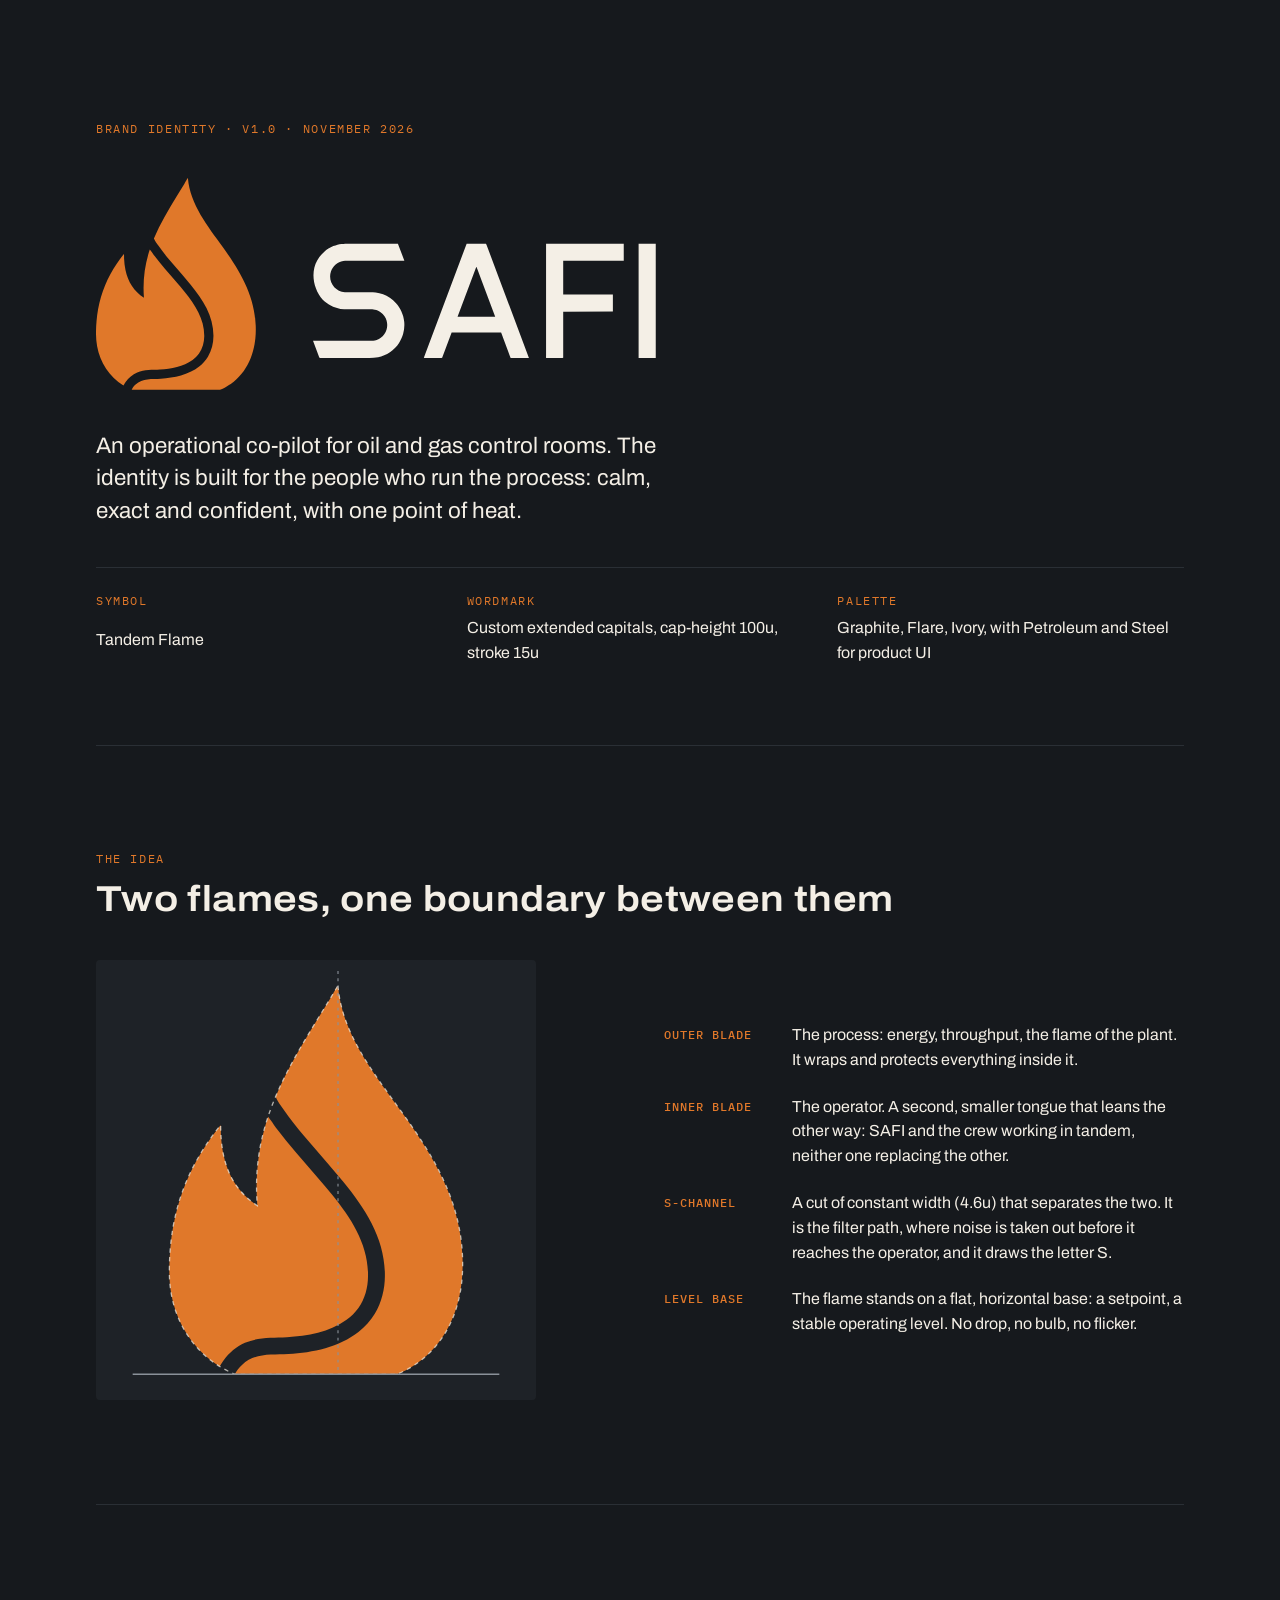
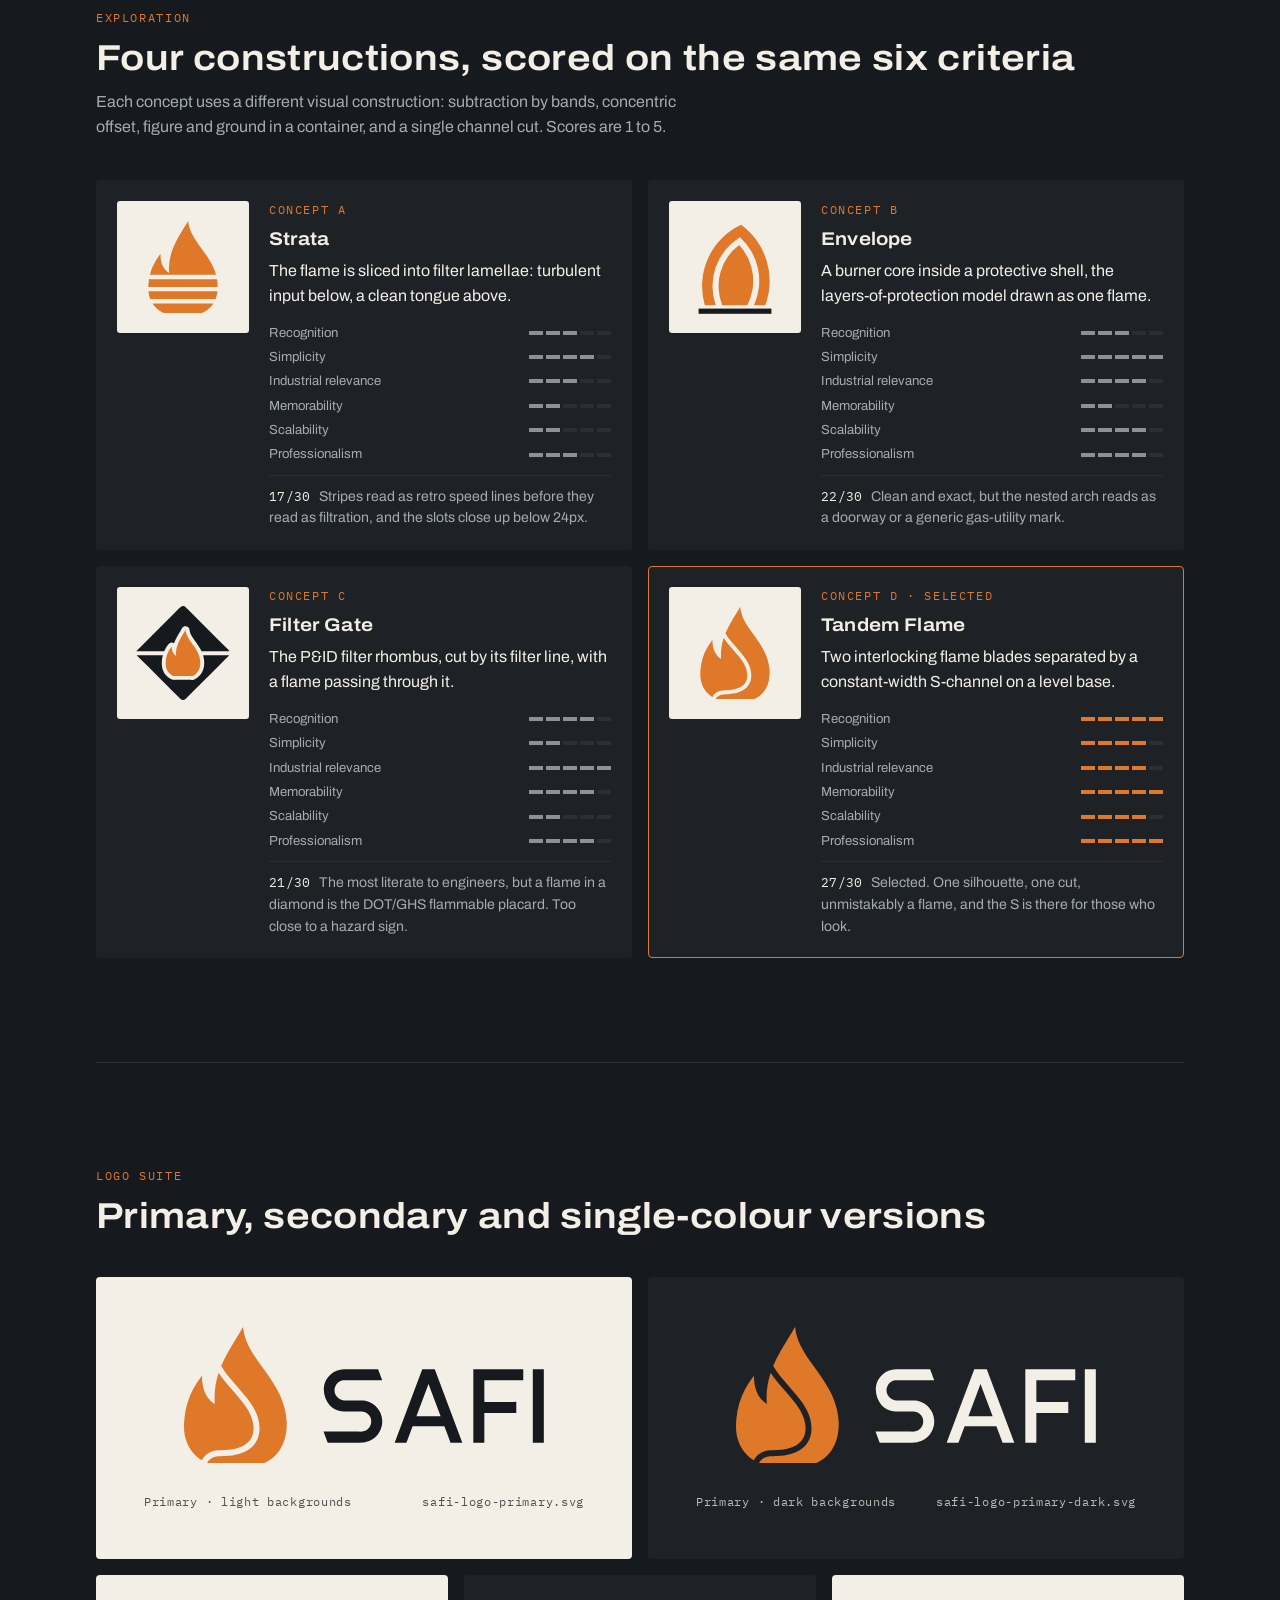
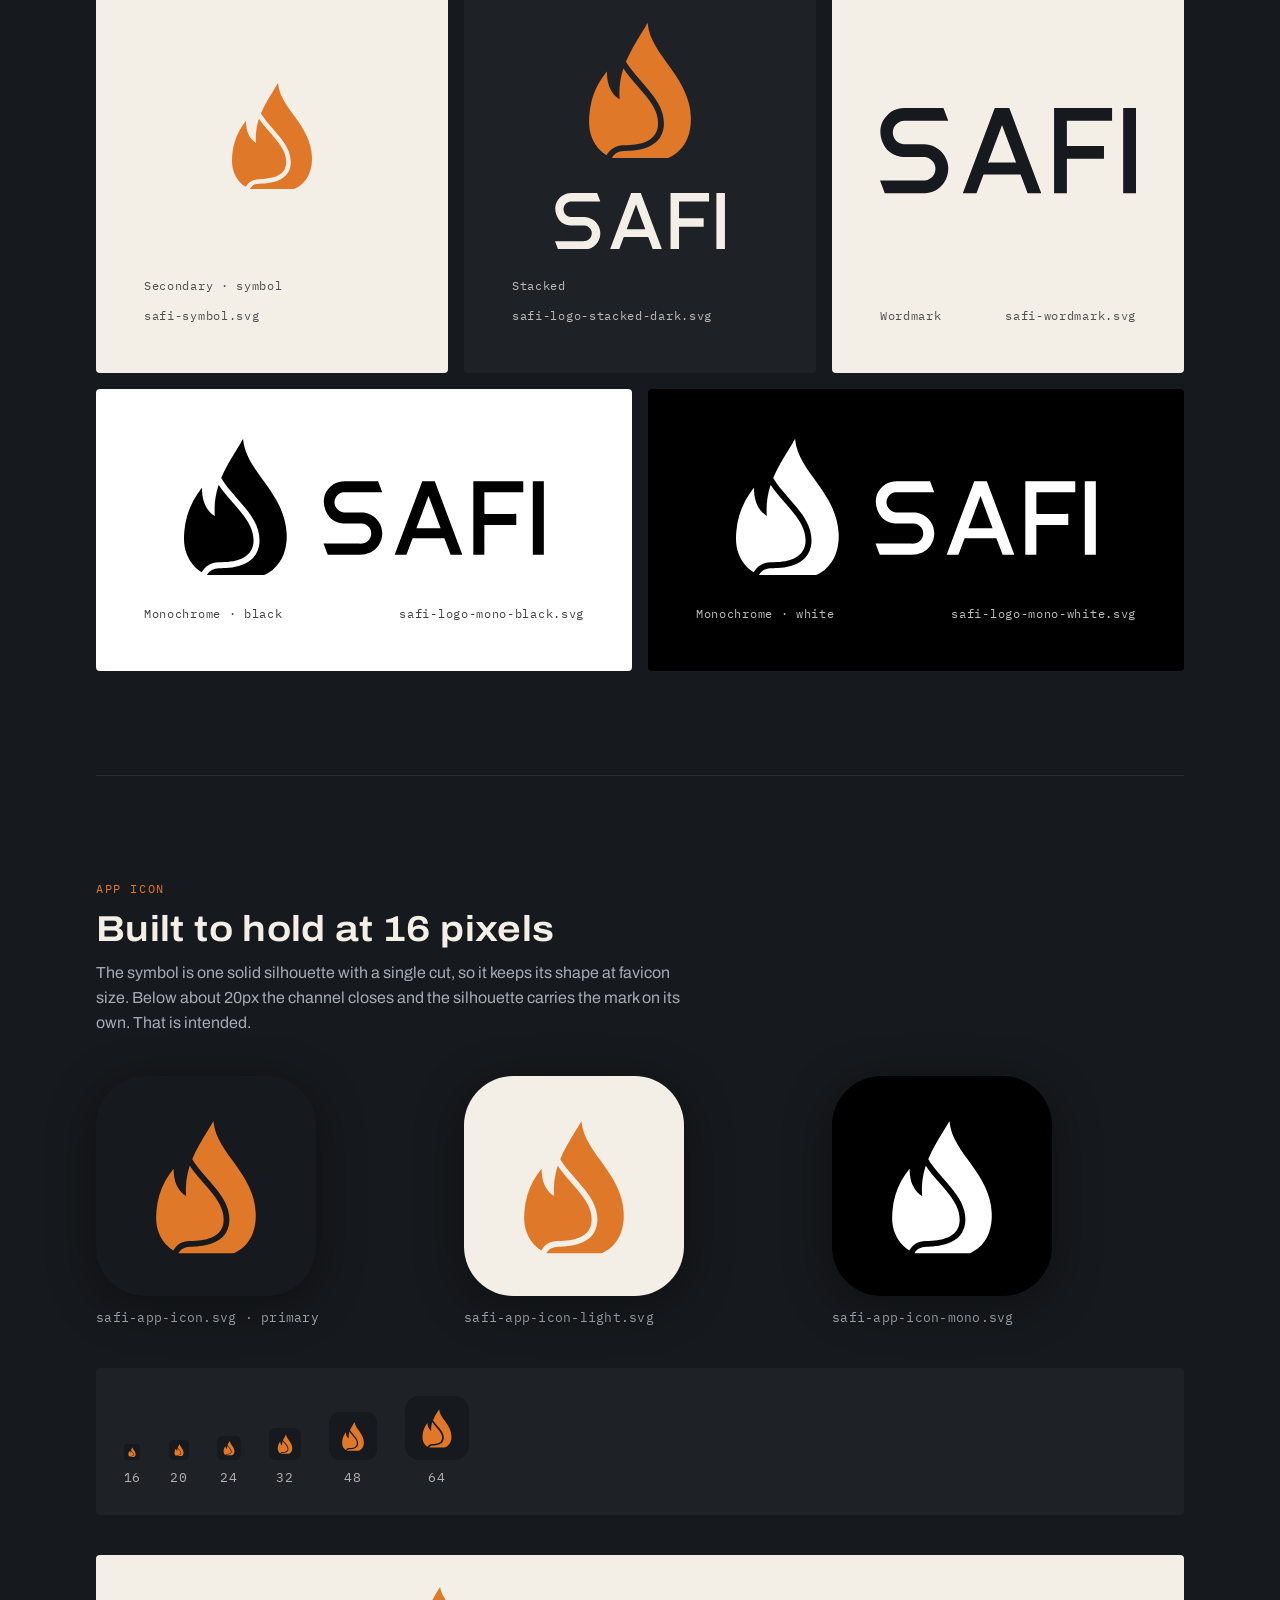
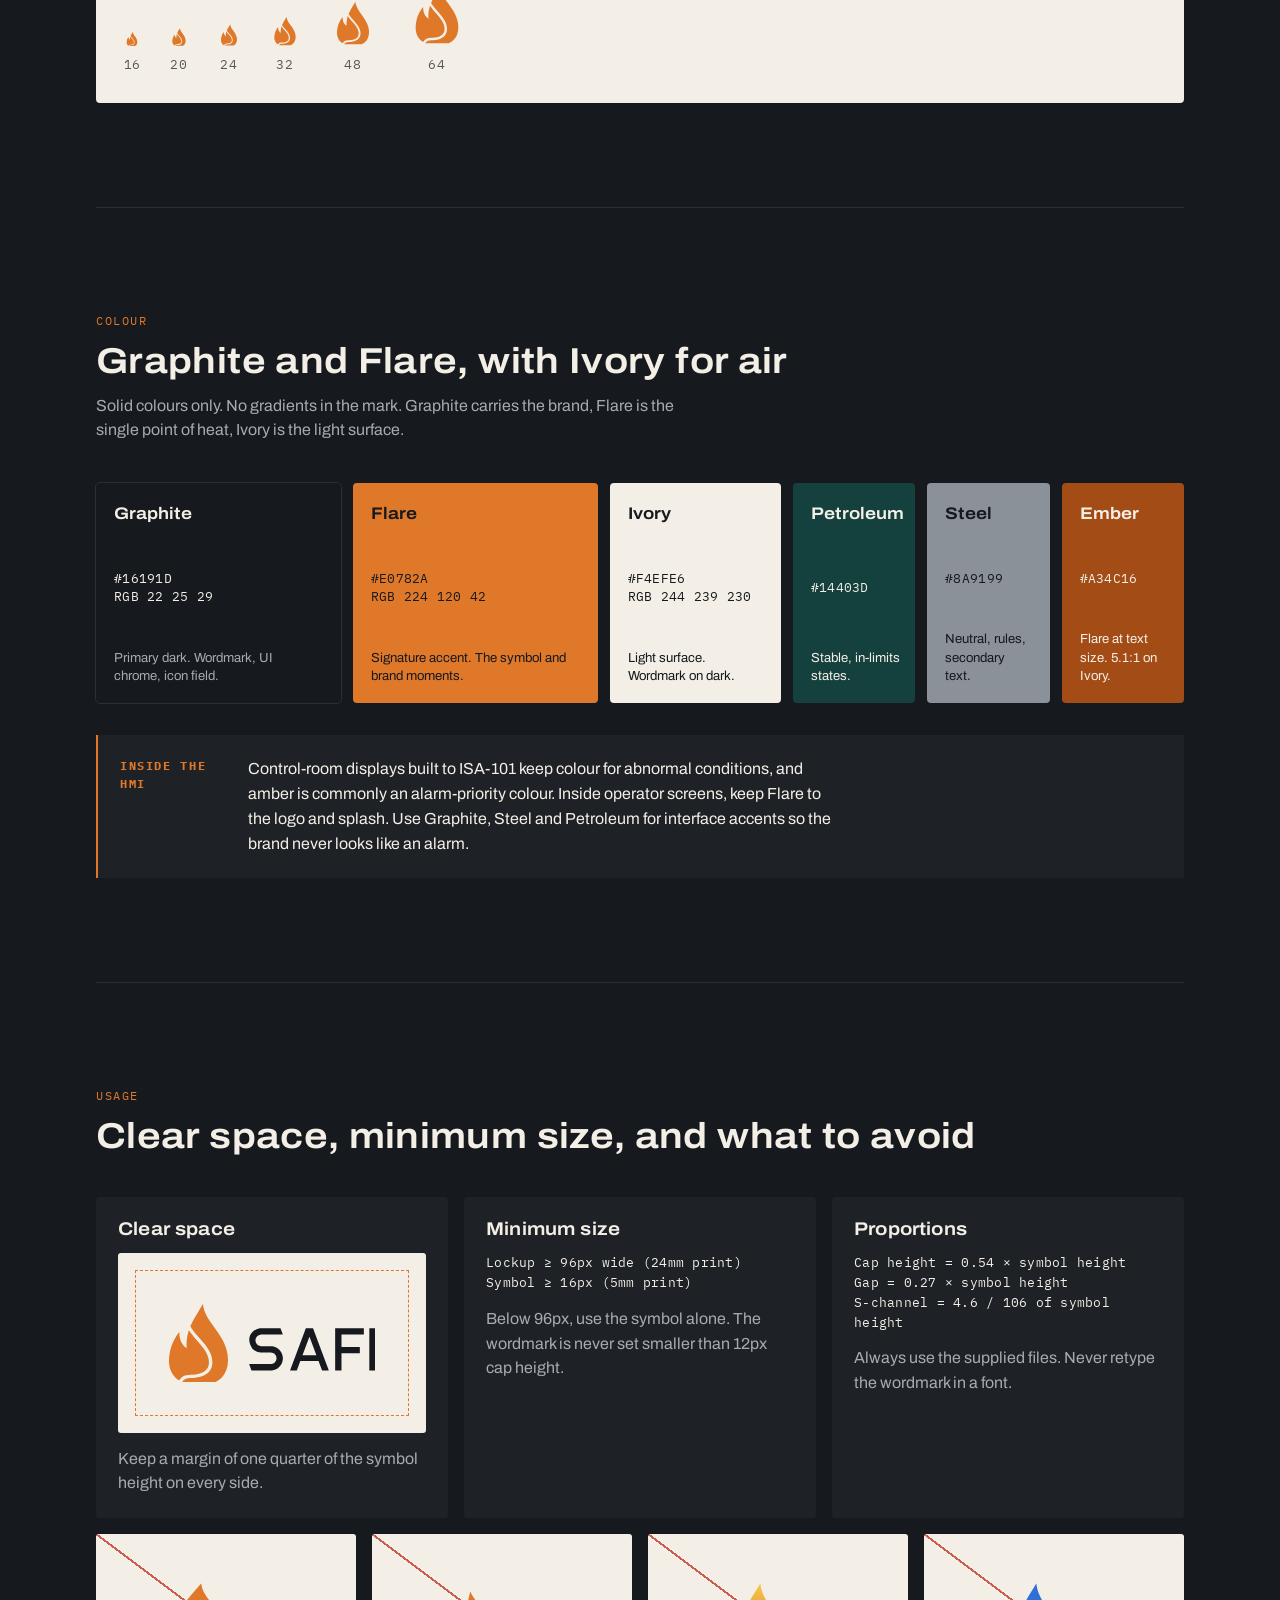
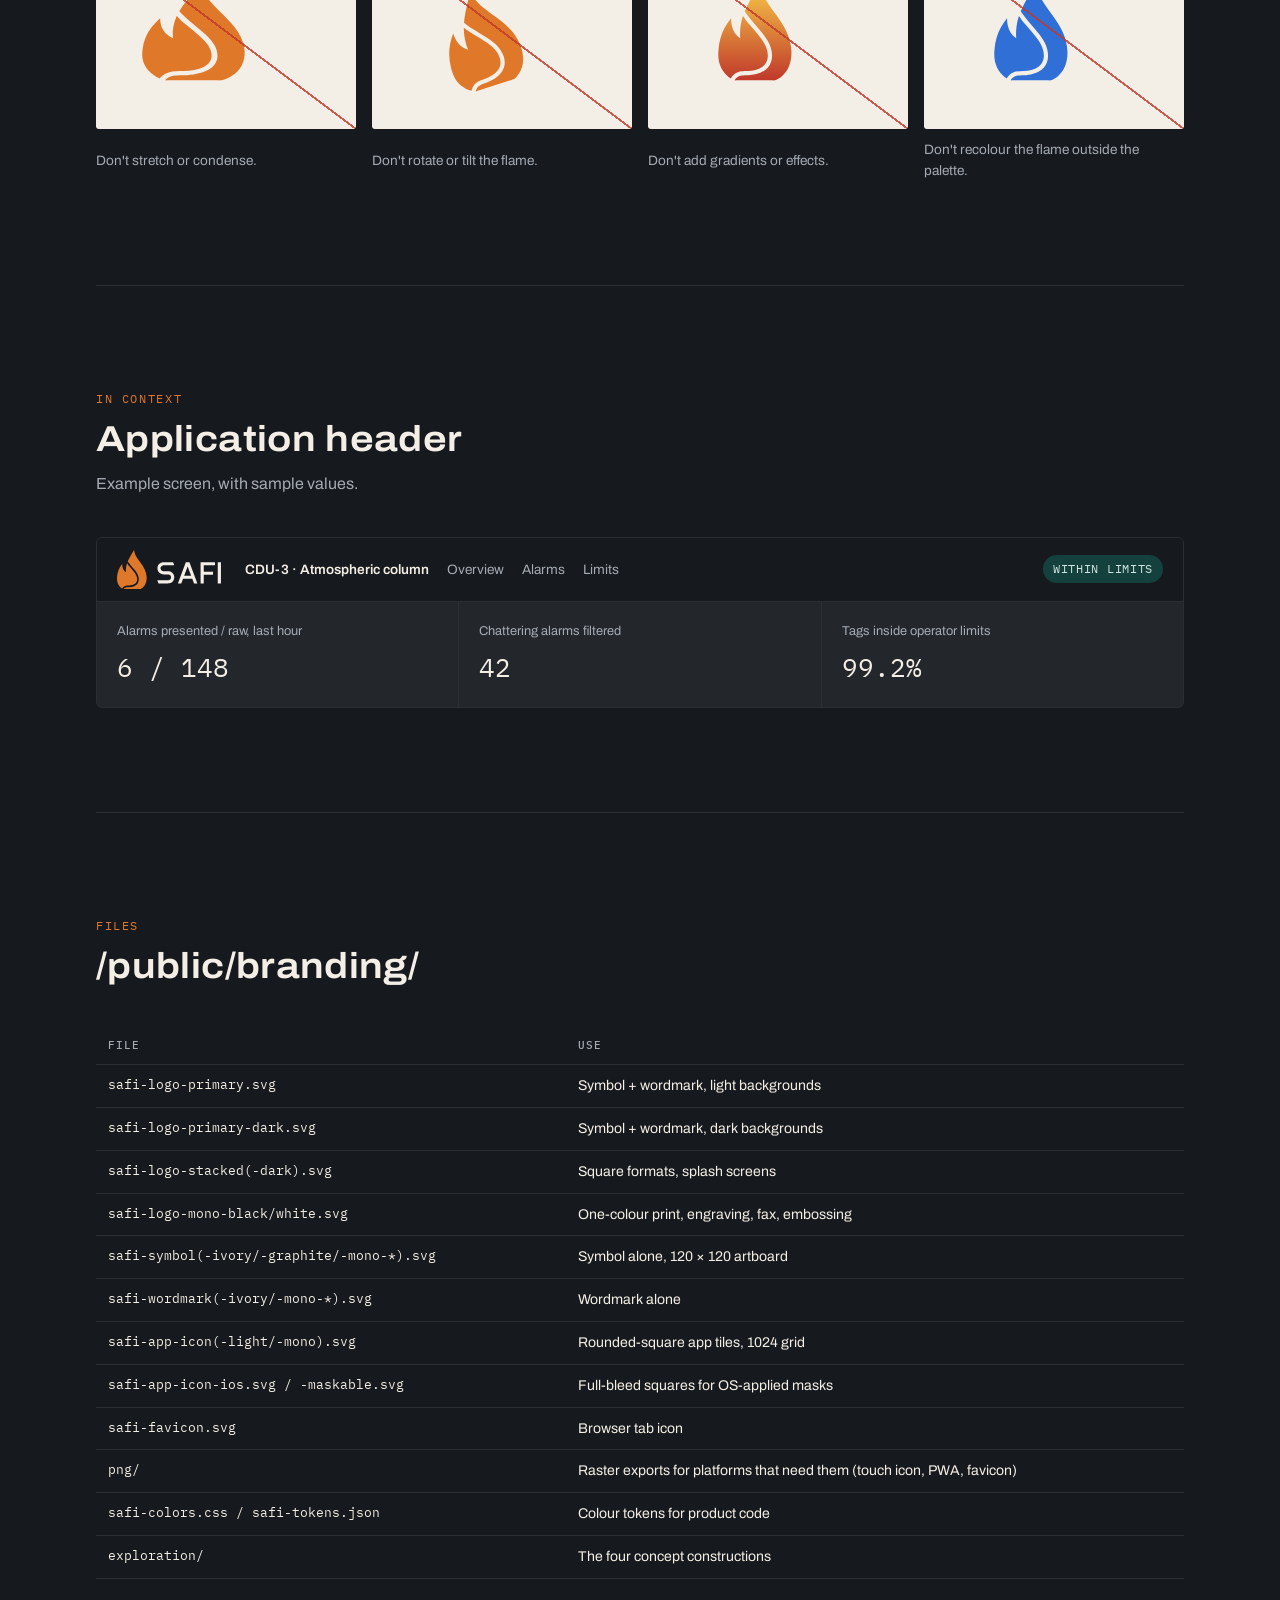
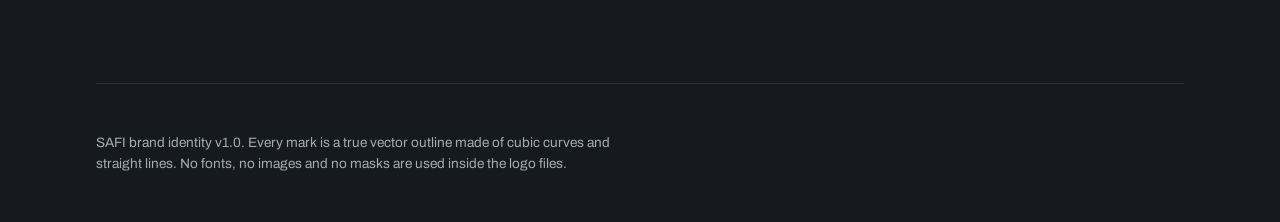
==== public/branding/brand-guide.html @ 1d006934 "Add SAFI brand identity: Tandem Flame symbol, wordmark and asset kit - Symbol: two-tongued flame spl" ====
<!doctype html>
<html lang="en">
<head>
<meta charset="utf-8">
<meta name="viewport" content="width=device-width, initial-scale=1, viewport-fit=cover">
<link rel="icon" href="safi-favicon.svg" type="image/svg+xml">
<link rel="apple-touch-icon" href="png/apple-touch-icon-180.png">
<title>SAFI Brand Identity</title>
<meta name="claude:viewport-fit-sides" content="cover">
<link rel="preconnect" href="https://fonts.googleapis.com"><link rel="preconnect" href="https://fonts.gstatic.com" crossorigin><link rel="stylesheet" href="https://fonts.googleapis.com/css2?family=Archivo:wdth,wght@100..125,400..800&family=IBM+Plex+Mono:wght@400;500&display=swap">
<style>
/* Layout: a long, single-column specimen on graphite; light-background
   demonstrations sit on ivory plates, like drawing sheets on a desk. */
:root {
  --graphite: #16191D; --graphite-2: #1E2227; --graphite-3: #2A2F35;
  --flare: #E0782A; --ember: #A34C16; --ivory: #F4EFE6; --ivory-2: #E9E2D5;
  --petroleum: #14403D; --steel: #8A9199; --fg: #F4EFE6; --muted: #A4ABB3;
  --display: "Archivo", "Arial Narrow", system-ui, sans-serif;
  --body: "Archivo", system-ui, -apple-system, "Segoe UI", sans-serif;
  --mono: "IBM Plex Mono", ui-monospace, "SFMono-Regular", Menlo, monospace;
  color-scheme: dark;
}
* { box-sizing: border-box; }
body { background: var(--graphite); color: var(--fg); font-family: var(--body); font-size: 16px; line-height: 1.55; margin: 0; }
.wrap { max-width: 1120px; margin: 0 auto; padding-block: 0; padding-left: max(16px, env(safe-area-inset-left, 0px)); padding-right: max(16px, env(safe-area-inset-right, 0px)); }
h1, h2, h3 { font-family: var(--display); font-stretch: 112%; letter-spacing: .01em; line-height: 1.1; text-wrap: balance; margin: 0; }
h2 { font-size: clamp(1.6rem, 3.2vw, 2.25rem); font-weight: 650; }
h3 { font-size: 1.15rem; font-weight: 650; }
p { margin: 0; max-width: 65ch; }
.mono { font-family: var(--mono); font-size: .8rem; letter-spacing: .02em; font-variant-numeric: tabular-nums; }
.eyebrow { font-family: var(--mono); font-size: .72rem; letter-spacing: .14em; text-transform: uppercase; color: var(--flare); }
.muted { color: var(--muted); }
section { padding-block: clamp(56px, 9vw, 104px); border-top: 1px solid var(--graphite-3); }
.sec-head { display: grid; gap: 12px; margin-bottom: 40px; }
svg { display: block; max-width: 100%; height: auto; }

/* hero */
.hero { padding-block: clamp(48px, 10vw, 120px) clamp(40px, 7vw, 80px); display: grid; gap: 40px; }
.hero-logo { width: min(560px, 100%); }
.hero-meta { display: grid; grid-template-columns: repeat(auto-fit, minmax(220px, 1fr)); gap: 24px; border-top: 1px solid var(--graphite-3); padding-top: 24px; }
.hero-meta div { display: grid; gap: 6px; min-width: 0; }
.lede { font-size: clamp(1.15rem, 2.2vw, 1.4rem); line-height: 1.45; max-width: 46ch; }

/* idea */
.idea { display: grid; grid-template-columns: minmax(0, 1fr) minmax(0, 1fr); gap: 48px; align-items: center; }
.construct { width: 100%; max-width: 440px; background: var(--graphite-2); border-radius: 4px; }
.parts { display: grid; gap: 22px; list-style: none; padding: 0; margin: 0; }
.parts li { display: grid; grid-template-columns: 112px minmax(0, 1fr); gap: 16px; }
.parts b { font-family: var(--mono); font-size: .75rem; font-weight: 500; letter-spacing: .08em; text-transform: uppercase; color: var(--flare); padding-top: 3px; }

/* concepts */
.concepts { display: grid; grid-template-columns: repeat(2, minmax(0, 1fr)); gap: 16px; }
.concept { display: grid; grid-template-columns: 132px minmax(0, 1fr); gap: 20px; background: var(--graphite-2); padding: 20px; border-radius: 4px; border: 1px solid transparent; }
.concept.is-selected { border-color: var(--flare); }
.concept-art { background: var(--ivory); border-radius: 3px; padding: 14px; align-self: start; }
.concept-body { display: grid; gap: 10px; min-width: 0; align-content: start; }
.scores { list-style: none; padding: 0; margin: 4px 0 0; display: grid; gap: 4px; }
.scores li { display: flex; justify-content: space-between; gap: 12px; font-size: .82rem; color: var(--muted); }
.pips { display: inline-flex; gap: 3px; align-items: center; }
.pips i { width: 14px; height: 4px; background: var(--graphite-3); }
.pips i.on { background: var(--steel); }
.is-selected .pips i.on { background: var(--flare); }
.total { font-size: .88rem; color: var(--muted); border-top: 1px solid var(--graphite-3); padding-top: 10px; }
.total .mono { color: var(--fg); margin-right: 6px; }

/* logo suite */
.suite { display: grid; grid-template-columns: repeat(6, minmax(0, 1fr)); gap: 16px; }
.plate { border-radius: 4px; padding: clamp(24px, 4vw, 48px); display: grid; grid-template-rows: 1fr auto; gap: 28px; min-width: 0; }
.plate.light { background: var(--ivory); color: var(--graphite); }
.plate.dark { background: var(--graphite-2); }
.plate.flare { background: var(--flare); color: var(--graphite); }
.plate.white { background: #FFFFFF; color: #000; }
.plate.black { background: #000; color: #fff; }
.plate .cap { display: flex; justify-content: space-between; gap: 12px; flex-wrap: wrap; font-family: var(--mono); font-size: .72rem; letter-spacing: .06em; opacity: .75; }
.span-3 { grid-column: span 3; } .span-2 { grid-column: span 2; } .span-6 { grid-column: span 6; }
.plate .art { display: grid; place-items: center; min-height: 140px; }
.plate .art svg { width: 100%; }
.art .w-lock { max-width: 360px; } .art .w-stack { max-width: 170px; } .art .w-sym { max-width: 120px; } .art .w-word { max-width: 260px; }

/* icons */
.icons { display: grid; grid-template-columns: repeat(3, minmax(0, 1fr)); gap: 16px; }
.icons figure { margin: 0; display: grid; gap: 12px; }
.icons svg { width: 100%; max-width: 220px; filter: drop-shadow(0 10px 24px rgba(0,0,0,.35)); }
.ramp { display: flex; flex-wrap: wrap; align-items: end; gap: 28px; margin-top: 40px; padding: 28px; background: var(--graphite-2); border-radius: 4px; }
.ramp.light { background: var(--ivory); color: var(--graphite); }
.sz { margin: 0; display: grid; gap: 8px; justify-items: center; }
.sz div svg { width: 100%; height: 100%; }
.sz figcaption { opacity: .7; }

/* colour */
.swatches { display: grid; grid-template-columns: 2fr 2fr 1.4fr 1fr 1fr 1fr; gap: 12px; }
.sw { border-radius: 4px; min-height: 220px; padding: 18px; display: grid; align-content: space-between; gap: 18px; min-width: 0; }
.sw b { font-family: var(--display); font-stretch: 112%; font-size: 1.05rem; font-weight: 650; }
.sw p { font-size: .82rem; line-height: 1.4; }
.note { margin-top: 32px; display: grid; grid-template-columns: 112px minmax(0, 1fr); gap: 16px; padding: 22px; border-left: 2px solid var(--flare); background: var(--graphite-2); }

/* usage */
.usage { display: grid; grid-template-columns: repeat(3, minmax(0, 1fr)); gap: 16px; }
.rule { background: var(--graphite-2); border-radius: 4px; padding: 22px; display: grid; gap: 14px; align-content: start; min-width: 0; }
.clear { background: var(--ivory); border-radius: 3px; padding: 18px; }
.clear-box { outline: 1px dashed var(--flare); outline-offset: 0; padding: 12%; }
.dont { display: grid; grid-template-columns: repeat(4, minmax(0, 1fr)); gap: 16px; margin-top: 16px; }
.dont figure { margin: 0; display: grid; gap: 10px; }
.dont .x { background: var(--ivory); border-radius: 3px; padding: 18px; aspect-ratio: 4 / 3; display: grid; place-items: center; position: relative; overflow: hidden; }
.dont .x::after { content: ""; position: absolute; inset: 0; background: linear-gradient(to top right, transparent calc(50% - 1px), #C0392B calc(50% - 1px), #C0392B calc(50% + 1px), transparent calc(50% + 1px)); opacity: .8; }
.dont .x svg { width: 70%; }
.dont figcaption { font-size: .85rem; color: var(--muted); }

/* in context */
.app { border-radius: 6px; overflow: hidden; border: 1px solid var(--graphite-3); background: #23272C; }
.app-bar { display: flex; align-items: center; gap: 24px; flex-wrap: wrap; padding: 12px 20px; background: var(--graphite); border-bottom: 1px solid var(--graphite-3); }
.app-bar .lock { width: 104px; }
.app-bar nav { display: flex; gap: 18px; font-size: .85rem; color: var(--muted); flex-wrap: wrap; }
.app-bar nav b { color: var(--fg); font-weight: 600; }
.pill { margin-left: auto; font-family: var(--mono); font-size: .72rem; letter-spacing: .06em; padding: 5px 10px; border-radius: 99px; background: var(--petroleum); color: #CFE5E1; }
.app-body { display: grid; grid-template-columns: repeat(3, minmax(0, 1fr)); gap: 1px; background: var(--graphite-3); }
.kpi { background: #23272C; padding: 20px; display: grid; gap: 6px; min-width: 0; }
.kpi .v { font-family: var(--mono); font-size: 1.6rem; color: var(--fg); font-variant-numeric: tabular-nums; }
.kpi .l { font-size: .8rem; color: var(--muted); }

/* files */
.files { overflow-x: auto; }
table { width: 100%; border-collapse: collapse; font-size: .88rem; min-width: 560px; }
th, td { text-align: left; padding: 10px 12px; border-bottom: 1px solid var(--graphite-3); vertical-align: top; }
th { font-family: var(--mono); font-size: .7rem; letter-spacing: .1em; text-transform: uppercase; color: var(--muted); font-weight: 500; }
td:first-child { font-family: var(--mono); font-size: .8rem; color: var(--fg); white-space: nowrap; }
footer { padding-block: 48px; border-top: 1px solid var(--graphite-3); color: var(--muted); font-size: .85rem; }

@media (max-width: 860px) {
  .idea, .concepts { grid-template-columns: minmax(0, 1fr); }
  .suite { grid-template-columns: minmax(0, 1fr); }
  .span-3, .span-2, .span-6 { grid-column: auto; }
  .icons, .usage { grid-template-columns: minmax(0, 1fr); }
  .swatches { grid-template-columns: repeat(2, minmax(0, 1fr)); }
  .dont { grid-template-columns: repeat(2, minmax(0, 1fr)); }
  .app-body { grid-template-columns: minmax(0, 1fr); }
}
@media (max-width: 480px) {
  .concept { grid-template-columns: minmax(0, 1fr); }
  .concept-art { max-width: 160px; }
  .parts li, .note { grid-template-columns: minmax(0, 1fr); gap: 6px; }
}
</style>
</head>
<body>

<div class="wrap">
  <header class="hero">
    <p class="eyebrow">Brand identity · v1.0 · November 2026</p>
    <div class="hero-logo"><svg xmlns="http://www.w3.org/2000/svg" viewBox="20 4 280.34 106" role="img" aria-label="SAFI — primary logo (dark backgrounds)"><path fill="#E0782A" transform="translate(0 0) scale(1)" d="M48.98 34.27 C49.43 35.41 50.5 36.79 51.2 37.82 C52.91 40.29 54.78 42.64 56.7 44.94 L62.98 52.21 L67.38 57.39 C73.53 64.9 78.88 73.09 78.79 83.16 C78.76 86.77 77.92 90.37 76.03 93.47 C74.88 95.35 73.38 97 71.66 98.37 C66.29 102.61 59.17 104.04 52.5 104.46 C48.02 104.75 43.35 104.02 39.81 107.44 C39.06 108.15 38.33 109.02 37.86 109.95 C38.57 110.15 39.51 110 40.25 110 L45.46 110 L62.46 110 L75.87 110 C76.84 110 81.49 110.13 82.06 109.97 C83.91 109.48 87.41 107.18 88.94 105.95 C97.45 99.1 100.4 88.32 99.95 77.78 C99.31 62.52 92.11 50.63 83.45 38.58 C75.95 28.16 67.11 17.36 66 4.05 C65.54 4.49 64.66 6.22 64.27 6.87 L60.71 12.67 C56.43 19.65 52.18 26.71 48.98 34.27Z M46.92 39.74 C44.34 47.59 43.34 55.76 44 64 C38.97 60.73 35.96 55.9 34.75 50.07 C34.35 48.18 34.14 46.25 34.05 44.32 C34.04 43.96 34.1 42.25 33.95 42.06 C31.46 45.19 29.18 48.49 27.25 52 C23.26 59.29 20.98 67.34 20.27 75.61 C19.91 79.77 19.79 84.03 20.55 88.17 C22.02 96.26 26.72 103.49 33.73 107.85 C34.11 107.31 34.43 106.73 34.82 106.19 C36.32 104.13 38.29 102.46 40.62 101.42 C44.34 99.76 48.09 100.12 52.03 99.88 C57.63 99.54 63.7 98.51 68.33 95.12 C69.56 94.22 70.67 93.13 71.57 91.88 C73.37 89.36 74.15 86.29 74.19 83.22 C74.3 74.66 69.69 67.59 64.52 61.17 C63.06 59.35 61.54 57.58 60.01 55.82 L54.37 49.32 C52.64 47.29 50.95 45.23 49.35 43.1 C48.75 42.31 47.47 40.3 46.92 39.74Z"/><path fill="#F4EFE6" transform="translate(128.62 36.86) scale(0.572)" d="M0.04 85 L5.6 99.95 C6.11 100.11 7.19 100 7.77 100 L12.37 100 L27.77 100 L45.17 100 C49.09 100 53.07 100.22 56.93 99.43 C64.4 97.9 71.16 93.4 75.32 86.98 C76.87 84.56 78.09 81.95 78.88 79.18 C79.85 75.77 80.18 72.23 79.88 68.69 C79.6 65.38 78.72 62.09 77.3 59.09 C76.1 56.56 74.57 54.18 72.69 52.1 C71.08 50.31 69.27 48.73 67.27 47.38 C63.58 44.89 59.26 43.26 54.84 42.73 C52.06 42.39 49.24 42.5 46.45 42.5 L34.25 42.5 C32.14 42.5 29.94 42.61 27.85 42.47 C18.88 41.88 12.84 32.83 15.73 24.32 C17.35 19.58 21.54 16.02 26.47 15.19 C28.31 14.88 30.21 15 32.06 15 L40.66 15 L67.86 15 L76.46 15 L78.86 15 C79.19 15 79.68 15.09 79.98 14.94 L74.33 0 L39.53 0 L32.13 0 C26.63 0 23.05 0.03 17.81 2.16 C14.86 3.37 12.08 5.09 9.7 7.21 C7.37 9.3 5.34 11.75 3.8 14.47 C-2.6 25.75 0.76 39.75 8.34 48.99 C12.55 53.27 18.15 56.14 24.07 57.12 C26.72 57.55 29.38 57.5 32.05 57.5 L41.85 57.5 L48.25 57.5 C52.53 57.5 55.44 57.41 59.14 59.99 C60.51 60.95 61.69 62.15 62.63 63.53 C67.68 70.98 64.24 81.29 55.75 84.24 C53.18 85.13 50.52 85 47.84 85 L37.44 85 L0.04 85Z M121.35 77.8 L164.57 77.8 C164.84 78.03 165.18 79.19 165.33 79.59 L166.94 83.9 L171.02 94.77 C171.65 96.45 172.27 98.38 172.99 100 L189 100 L163 30.68 L155.07 9.51 L152.61 2.95 C152.37 2.32 151.77 0.43 151.45 0 L139.64 0 L136.24 0 C135.73 0 134.94 0.1 134.48 0.06 L97.03 99.92 C97.2 100.09 97.67 100 97.91 100 L100.71 100 L109.72 100 L112.12 100 C112.42 100 112.8 100.08 113.05 99.91 L121.35 77.8Z M159.48 64 L136.47 64 L129.67 64 C129.06 64 126.98 64.1 126.54 63.96 L142.97 20.12 C143.16 20.25 143.24 20.71 143.32 20.92 L144.17 23.17 L147.33 31.6 L159.48 64Z M272 15 L271.99 0 L204 0.03 L204 72.26 L204 92.27 L204 97.87 C204 98.32 203.89 99.67 204.07 100 L214.87 100 L217.87 100 C218.21 100 218.71 100.1 219 99.93 L219 59.51 L262.41 59.5 C262.58 59.21 262.48 58.71 262.48 58.37 L262.48 55.37 L262.48 44.57 C262.15 44.4 260.24 44.5 259.75 44.5 L252.94 44.5 L228.33 44.5 L221.73 44.5 C221.24 44.5 219.32 44.6 219 44.43 L219 15.02 L272 15Z M300 0 L300 100 L285 100 L285 0 L300 0Z"/></svg></div>
    <p class="lede">An operational co-pilot for oil and gas control rooms. The identity is built for the people who run the process: calm, exact and confident, with one point of heat.</p>
    <div class="hero-meta">
      <div><span class="eyebrow">Symbol</span><span>Tandem Flame</span></div>
      <div><span class="eyebrow">Wordmark</span><span>Custom extended capitals, cap-height 100u, stroke 15u</span></div>
      <div><span class="eyebrow">Palette</span><span>Graphite, Flare, Ivory, with Petroleum and Steel for product UI</span></div>
    </div>
  </header>

  <section>
    <div class="sec-head"><p class="eyebrow">The idea</p><h2>Two flames, one boundary between them</h2></div>
    <div class="idea">
      <svg viewBox="0 0 120 120" role="img" aria-label="Construction of the SAFI symbol" class="construct">
  <g transform="translate(0 3) scale(1)">
    <path d="M48.98 34.27 C49.43 35.41 50.5 36.79 51.2 37.82 C52.91 40.29 54.78 42.64 56.7 44.94 L62.98 52.21 L67.38 57.39 C73.53 64.9 78.88 73.09 78.79 83.16 C78.76 86.77 77.92 90.37 76.03 93.47 C74.88 95.35 73.38 97 71.66 98.37 C66.29 102.61 59.17 104.04 52.5 104.46 C48.02 104.75 43.35 104.02 39.81 107.44 C39.06 108.15 38.33 109.02 37.86 109.95 C38.57 110.15 39.51 110 40.25 110 L45.46 110 L62.46 110 L75.87 110 C76.84 110 81.49 110.13 82.06 109.97 C83.91 109.48 87.41 107.18 88.94 105.95 C97.45 99.1 100.4 88.32 99.95 77.78 C99.31 62.52 92.11 50.63 83.45 38.58 C75.95 28.16 67.11 17.36 66 4.05 C65.54 4.49 64.66 6.22 64.27 6.87 L60.71 12.67 C56.43 19.65 52.18 26.71 48.98 34.27Z M46.92 39.74 C44.34 47.59 43.34 55.76 44 64 C38.97 60.73 35.96 55.9 34.75 50.07 C34.35 48.18 34.14 46.25 34.05 44.32 C34.04 43.96 34.1 42.25 33.95 42.06 C31.46 45.19 29.18 48.49 27.25 52 C23.26 59.29 20.98 67.34 20.27 75.61 C19.91 79.77 19.79 84.03 20.55 88.17 C22.02 96.26 26.72 103.49 33.73 107.85 C34.11 107.31 34.43 106.73 34.82 106.19 C36.32 104.13 38.29 102.46 40.62 101.42 C44.34 99.76 48.09 100.12 52.03 99.88 C57.63 99.54 63.7 98.51 68.33 95.12 C69.56 94.22 70.67 93.13 71.57 91.88 C73.37 89.36 74.15 86.29 74.19 83.22 C74.3 74.66 69.69 67.59 64.52 61.17 C63.06 59.35 61.54 57.58 60.01 55.82 L54.37 49.32 C52.64 47.29 50.95 45.23 49.35 43.1 C48.75 42.31 47.47 40.3 46.92 39.74Z" fill="var(--flare)"/>
    <path d="M66 4 C68 30 100 46 100 80 C100 96 92 106 82 110 L38 110 C28 106 20 96 20 82 C20 64 26 52 34 42 C34 54 38 60 44 64 C42 40 54 24 66 4Z" fill="none" stroke="var(--ivory)" stroke-width=".35" stroke-dasharray="1.2 1.2" opacity=".7"/>
    <line x1="10" y1="110" x2="110" y2="110" stroke="var(--steel)" stroke-width=".4"/>
    <line x1="66" y1="0" x2="66" y2="110" stroke="var(--steel)" stroke-width=".3" stroke-dasharray=".8 1.2"/>
  </g>
</svg>
      <ul class="parts">
        <li><b>Outer blade</b><p>The process: energy, throughput, the flame of the plant. It wraps and protects everything inside it.</p></li>
        <li><b>Inner blade</b><p>The operator. A second, smaller tongue that leans the other way: SAFI and the crew working in tandem, neither one replacing the other.</p></li>
        <li><b>S-channel</b><p>A cut of constant width (4.6u) that separates the two. It is the filter path, where noise is taken out before it reaches the operator, and it draws the letter S.</p></li>
        <li><b>Level base</b><p>The flame stands on a flat, horizontal base: a setpoint, a stable operating level. No drop, no bulb, no flicker.</p></li>
      </ul>
    </div>
  </section>

  <section>
    <div class="sec-head"><p class="eyebrow">Exploration</p><h2>Four constructions, scored on the same six criteria</h2><p class="muted">Each concept uses a different visual construction: subtraction by bands, concentric offset, figure and ground in a container, and a single channel cut. Scores are 1 to 5.</p></div>
    <div class="concepts"><article class="concept">
  <div class="concept-art"><svg xmlns="http://www.w3.org/2000/svg" viewBox="0 0 120 120" role="img" aria-label="Concept A — Strata"><path fill="#E0782A" transform="translate(0 3)" d="M43.96 63.97 C36.13 58.69 34.03 51.08 34 42.06 C33.61 42.29 33.1 43.15 32.8 43.53 C31.83 44.8 30.9 46.1 30.02 47.44 C26.88 52.17 24.38 57.3 22.71 62.73 C22.38 63.8 22.04 64.9 21.82 66 L98.05 66 C98.08 65.49 97.7 64.64 97.54 64.13 C97.1 62.73 96.6 61.35 96.06 59.99 C93.89 54.6 90.96 49.56 87.74 44.73 C81.68 35.66 74.21 27.14 69.62 17.2 C68.33 14.41 67.3 11.51 66.65 8.5 L66.21 5.94 C66.12 5.34 66.16 4.61 65.98 4.04 C58.47 16.53 49.82 28.83 45.92 43.05 C44.68 47.55 43.96 52.19 43.81 56.86 C43.76 58.46 43.77 60.06 43.85 61.66 C43.87 62.17 44.07 63.57 43.96 63.97Z M20.05 80 L78.47 80 L94.07 80 L98.28 80 C98.68 80 99.69 80.11 100 79.92 C99.99 77.85 99.87 75.79 99.63 73.74 C99.53 72.91 99.49 71.77 99.19 71 L43.77 71 L27.56 71 L22.96 71 C22.43 71 21.26 70.88 20.81 71.06 C20.5 73.09 19.87 78.11 20.05 80Z M22.22 94 L97.47 94 C97.79 93.74 98.17 92.28 98.32 91.82 C98.73 90.47 99.81 86.26 99.69 85 L40.85 85 L25.65 85 L21.64 85 C21.3 85 20.38 84.9 20.13 85.08 C20.36 87.6 21.09 91.76 22.22 94Z M24.77 99.03 C27.13 102.68 30.29 105.78 34.02 108.02 C34.9 108.55 37.02 109.76 37.96 109.98 C38.51 110.12 41.01 110 41.76 110 L49.77 110 L75.2 110 C76.19 110 81.5 110.1 82.01 110 C82.67 109.86 84.1 109.07 84.73 108.73 C87.27 107.38 89.58 105.62 91.56 103.54 C92.53 102.53 93.42 101.44 94.22 100.29 C94.46 99.94 94.95 99.43 95.01 99 L24.77 99.03Z"/></svg></div>
  <div class="concept-body">
    <p class="eyebrow">Concept A</p>
    <h3>Strata</h3>
    <p>The flame is sliced into filter lamellae: turbulent input below, a clean tongue above.</p>
    <ul class="scores"><li><span>Recognition</span><span class="pips" aria-label="3 of 5"><i class="on"></i><i class="on"></i><i class="on"></i><i class=""></i><i class=""></i></span></li><li><span>Simplicity</span><span class="pips" aria-label="4 of 5"><i class="on"></i><i class="on"></i><i class="on"></i><i class="on"></i><i class=""></i></span></li><li><span>Industrial relevance</span><span class="pips" aria-label="3 of 5"><i class="on"></i><i class="on"></i><i class="on"></i><i class=""></i><i class=""></i></span></li><li><span>Memorability</span><span class="pips" aria-label="2 of 5"><i class="on"></i><i class="on"></i><i class=""></i><i class=""></i><i class=""></i></span></li><li><span>Scalability</span><span class="pips" aria-label="2 of 5"><i class="on"></i><i class="on"></i><i class=""></i><i class=""></i><i class=""></i></span></li><li><span>Professionalism</span><span class="pips" aria-label="3 of 5"><i class="on"></i><i class="on"></i><i class="on"></i><i class=""></i><i class=""></i></span></li></ul>
    <p class="total"><span class="mono">17/30</span> Stripes read as retro speed lines before they read as filtration, and the slots close up below 24px.</p>
  </div>
</article>
<article class="concept">
  <div class="concept-art"><svg xmlns="http://www.w3.org/2000/svg" viewBox="0 0 120 120" role="img" aria-label="Concept B — Envelope"><path fill="#E0782A" d="M25.167 104 A78 78 0 0 1 67.052 11.3 A80 80 0 0 1 94.94 104 L81.968 104 A68 68 0 0 0 65.678 25.626 A66 66 0 0 0 37.775 104 Z M45.255 104 A59 59 0 0 1 64.828 34.63 A61 61 0 0 1 74.194 104 Z"/><rect x="18" y="108" width="84" height="6" fill="#16191D"/></svg></div>
  <div class="concept-body">
    <p class="eyebrow">Concept B</p>
    <h3>Envelope</h3>
    <p>A burner core inside a protective shell, the layers-of-protection model drawn as one flame.</p>
    <ul class="scores"><li><span>Recognition</span><span class="pips" aria-label="3 of 5"><i class="on"></i><i class="on"></i><i class="on"></i><i class=""></i><i class=""></i></span></li><li><span>Simplicity</span><span class="pips" aria-label="5 of 5"><i class="on"></i><i class="on"></i><i class="on"></i><i class="on"></i><i class="on"></i></span></li><li><span>Industrial relevance</span><span class="pips" aria-label="4 of 5"><i class="on"></i><i class="on"></i><i class="on"></i><i class="on"></i><i class=""></i></span></li><li><span>Memorability</span><span class="pips" aria-label="2 of 5"><i class="on"></i><i class="on"></i><i class=""></i><i class=""></i><i class=""></i></span></li><li><span>Scalability</span><span class="pips" aria-label="4 of 5"><i class="on"></i><i class="on"></i><i class="on"></i><i class="on"></i><i class=""></i></span></li><li><span>Professionalism</span><span class="pips" aria-label="4 of 5"><i class="on"></i><i class="on"></i><i class="on"></i><i class="on"></i><i class=""></i></span></li></ul>
    <p class="total"><span class="mono">22/30</span> Clean and exact, but the nested arch reads as a doorway or a generic gas-utility mark.</p>
  </div>
</article>
<article class="concept">
  <div class="concept-art"><svg xmlns="http://www.w3.org/2000/svg" viewBox="0 0 120 120" role="img" aria-label="Concept C — Filter Gate"><path fill="#16191D" d="M6.28 58 L38.29 58 C38.56 57.77 39.48 55.7 39.75 55.2 C40.47 53.92 41.26 52.68 42.12 51.49 C42.72 50.65 43.33 49.69 44.14 49.03 C45.7 47.75 47.88 47.71 49.54 48.79 C49.88 48.38 50.08 47.52 50.3 47 C50.76 45.9 51.26 44.81 51.8 43.73 C53.45 40.45 55.38 37.33 57.3 34.21 C58.39 32.44 59.4 30.02 61.46 29.27 C63.59 28.5 66.05 29.49 67.04 31.53 C67.6 32.68 67.52 34.01 67.83 35.24 C68.24 36.92 68.98 38.51 69.83 40.02 C71.2 42.46 72.88 44.72 74.52 46.98 C77.07 50.49 79.56 54.05 81.41 57.99 L113.8 57.99 C113.13 56.89 110.7 54.7 109.66 53.66 L101.17 45.17 L74.16 18.16 L64.96 8.96 C63.64 7.64 62.35 5.85 60.35 5.67 C58.27 5.49 57.15 6.85 55.82 8.18 L48.75 15.25 L17.91 46.09 L9 55 L6.88 57.12 C6.7 57.31 6.21 57.72 6.28 58Z M6.56 62.54 C7.99 64.11 9.57 65.57 11.08 67.08 L19.7 75.7 L45.73 101.73 L55.2 111.2 C56.59 112.59 57.91 114.38 60.07 114.34 C62.2 114.3 63.53 112.47 64.9 111.1 L74.38 101.62 L100.26 75.74 L109.03 66.97 C110.48 65.52 112.02 64.1 113.4 62.58 C113.34 62.46 111.82 62.5 111.56 62.5 L106.16 62.5 L83.16 62.5 C83.61 64.25 84.05 65.97 84.27 67.77 C85.21 75.45 83.24 83.55 76.78 88.37 C75.47 89.36 73.98 90.25 72.41 90.77 C71.12 91.2 69.04 91 67.64 91 L58.64 91 L51.84 91 C50.61 91 49.25 91.16 48.05 90.89 C46.47 90.55 44.91 89.57 43.6 88.66 C37.53 84.41 35.24 77.89 35.54 70.7 C35.62 68.7 35.85 66.71 36.24 64.75 C36.32 64.37 36.82 62.74 36.69 62.5 L6.56 62.54Z"/><path fill="#E0782A" d="M63 33.5 C59.08 40.03 54.52 46.47 52.71 53.99 C52.15 56.32 51.87 58.72 51.89 61.13 C51.9 61.91 52.03 62.71 51.98 63.48 C48.08 60.83 47.02 57.03 47 52.52 C44.6 55.16 42.35 59.57 41.32 62.98 C40.65 65.22 40.25 67.53 40.09 69.86 C39.66 75.99 41.05 81.54 46.43 85.14 C47.18 85.64 48.03 86.18 48.9 86.46 C49.4 86.62 51.25 86.5 51.89 86.5 L58.5 86.5 L67.11 86.5 C67.82 86.5 70.62 86.61 71.1 86.46 C72.03 86.16 72.95 85.58 73.74 85.02 C77.67 82.27 79.64 77.69 79.95 73 C80.49 64.79 76.9 58.07 72.3 51.6 C68.4 46.1 63.58 40.5 63 33.5Z"/></svg></div>
  <div class="concept-body">
    <p class="eyebrow">Concept C</p>
    <h3>Filter Gate</h3>
    <p>The P&amp;ID filter rhombus, cut by its filter line, with a flame passing through it.</p>
    <ul class="scores"><li><span>Recognition</span><span class="pips" aria-label="4 of 5"><i class="on"></i><i class="on"></i><i class="on"></i><i class="on"></i><i class=""></i></span></li><li><span>Simplicity</span><span class="pips" aria-label="2 of 5"><i class="on"></i><i class="on"></i><i class=""></i><i class=""></i><i class=""></i></span></li><li><span>Industrial relevance</span><span class="pips" aria-label="5 of 5"><i class="on"></i><i class="on"></i><i class="on"></i><i class="on"></i><i class="on"></i></span></li><li><span>Memorability</span><span class="pips" aria-label="4 of 5"><i class="on"></i><i class="on"></i><i class="on"></i><i class="on"></i><i class=""></i></span></li><li><span>Scalability</span><span class="pips" aria-label="2 of 5"><i class="on"></i><i class="on"></i><i class=""></i><i class=""></i><i class=""></i></span></li><li><span>Professionalism</span><span class="pips" aria-label="4 of 5"><i class="on"></i><i class="on"></i><i class="on"></i><i class="on"></i><i class=""></i></span></li></ul>
    <p class="total"><span class="mono">21/30</span> The most literate to engineers, but a flame in a diamond is the DOT/GHS flammable placard. Too close to a hazard sign.</p>
  </div>
</article>
<article class="concept is-selected">
  <div class="concept-art"><svg xmlns="http://www.w3.org/2000/svg" viewBox="0 0 120 120" role="img" aria-label="Concept D — Tandem Flame (selected)"><path fill="#E0782A" transform="translate(0 3) scale(1)" d="M48.98 34.27 C49.43 35.41 50.5 36.79 51.2 37.82 C52.91 40.29 54.78 42.64 56.7 44.94 L62.98 52.21 L67.38 57.39 C73.53 64.9 78.88 73.09 78.79 83.16 C78.76 86.77 77.92 90.37 76.03 93.47 C74.88 95.35 73.38 97 71.66 98.37 C66.29 102.61 59.17 104.04 52.5 104.46 C48.02 104.75 43.35 104.02 39.81 107.44 C39.06 108.15 38.33 109.02 37.86 109.95 C38.57 110.15 39.51 110 40.25 110 L45.46 110 L62.46 110 L75.87 110 C76.84 110 81.49 110.13 82.06 109.97 C83.91 109.48 87.41 107.18 88.94 105.95 C97.45 99.1 100.4 88.32 99.95 77.78 C99.31 62.52 92.11 50.63 83.45 38.58 C75.95 28.16 67.11 17.36 66 4.05 C65.54 4.49 64.66 6.22 64.27 6.87 L60.71 12.67 C56.43 19.65 52.18 26.71 48.98 34.27Z M46.92 39.74 C44.34 47.59 43.34 55.76 44 64 C38.97 60.73 35.96 55.9 34.75 50.07 C34.35 48.18 34.14 46.25 34.05 44.32 C34.04 43.96 34.1 42.25 33.95 42.06 C31.46 45.19 29.18 48.49 27.25 52 C23.26 59.29 20.98 67.34 20.27 75.61 C19.91 79.77 19.79 84.03 20.55 88.17 C22.02 96.26 26.72 103.49 33.73 107.85 C34.11 107.31 34.43 106.73 34.82 106.19 C36.32 104.13 38.29 102.46 40.62 101.42 C44.34 99.76 48.09 100.12 52.03 99.88 C57.63 99.54 63.7 98.51 68.33 95.12 C69.56 94.22 70.67 93.13 71.57 91.88 C73.37 89.36 74.15 86.29 74.19 83.22 C74.3 74.66 69.69 67.59 64.52 61.17 C63.06 59.35 61.54 57.58 60.01 55.82 L54.37 49.32 C52.64 47.29 50.95 45.23 49.35 43.1 C48.75 42.31 47.47 40.3 46.92 39.74Z"/></svg></div>
  <div class="concept-body">
    <p class="eyebrow">Concept D · selected</p>
    <h3>Tandem Flame</h3>
    <p>Two interlocking flame blades separated by a constant-width S-channel on a level base.</p>
    <ul class="scores"><li><span>Recognition</span><span class="pips" aria-label="5 of 5"><i class="on"></i><i class="on"></i><i class="on"></i><i class="on"></i><i class="on"></i></span></li><li><span>Simplicity</span><span class="pips" aria-label="4 of 5"><i class="on"></i><i class="on"></i><i class="on"></i><i class="on"></i><i class=""></i></span></li><li><span>Industrial relevance</span><span class="pips" aria-label="4 of 5"><i class="on"></i><i class="on"></i><i class="on"></i><i class="on"></i><i class=""></i></span></li><li><span>Memorability</span><span class="pips" aria-label="5 of 5"><i class="on"></i><i class="on"></i><i class="on"></i><i class="on"></i><i class="on"></i></span></li><li><span>Scalability</span><span class="pips" aria-label="4 of 5"><i class="on"></i><i class="on"></i><i class="on"></i><i class="on"></i><i class=""></i></span></li><li><span>Professionalism</span><span class="pips" aria-label="5 of 5"><i class="on"></i><i class="on"></i><i class="on"></i><i class="on"></i><i class="on"></i></span></li></ul>
    <p class="total"><span class="mono">27/30</span> Selected. One silhouette, one cut, unmistakably a flame, and the S is there for those who look.</p>
  </div>
</article></div>
  </section>

  <section>
    <div class="sec-head"><p class="eyebrow">Logo suite</p><h2>Primary, secondary and single-colour versions</h2></div>
    <div class="suite">
      <div class="plate light span-3"><div class="art"><div class="w-lock" style="width:100%"><svg xmlns="http://www.w3.org/2000/svg" viewBox="20 4 280.34 106" role="img" aria-label="SAFI — primary logo (light backgrounds)"><path fill="#E0782A" transform="translate(0 0) scale(1)" d="M48.98 34.27 C49.43 35.41 50.5 36.79 51.2 37.82 C52.91 40.29 54.78 42.64 56.7 44.94 L62.98 52.21 L67.38 57.39 C73.53 64.9 78.88 73.09 78.79 83.16 C78.76 86.77 77.92 90.37 76.03 93.47 C74.88 95.35 73.38 97 71.66 98.37 C66.29 102.61 59.17 104.04 52.5 104.46 C48.02 104.75 43.35 104.02 39.81 107.44 C39.06 108.15 38.33 109.02 37.86 109.95 C38.57 110.15 39.51 110 40.25 110 L45.46 110 L62.46 110 L75.87 110 C76.84 110 81.49 110.13 82.06 109.97 C83.91 109.48 87.41 107.18 88.94 105.95 C97.45 99.1 100.4 88.32 99.95 77.78 C99.31 62.52 92.11 50.63 83.45 38.58 C75.95 28.16 67.11 17.36 66 4.05 C65.54 4.49 64.66 6.22 64.27 6.87 L60.71 12.67 C56.43 19.65 52.18 26.71 48.98 34.27Z M46.92 39.74 C44.34 47.59 43.34 55.76 44 64 C38.97 60.73 35.96 55.9 34.75 50.07 C34.35 48.18 34.14 46.25 34.05 44.32 C34.04 43.96 34.1 42.25 33.95 42.06 C31.46 45.19 29.18 48.49 27.25 52 C23.26 59.29 20.98 67.34 20.27 75.61 C19.91 79.77 19.79 84.03 20.55 88.17 C22.02 96.26 26.72 103.49 33.73 107.85 C34.11 107.31 34.43 106.73 34.82 106.19 C36.32 104.13 38.29 102.46 40.62 101.42 C44.34 99.76 48.09 100.12 52.03 99.88 C57.63 99.54 63.7 98.51 68.33 95.12 C69.56 94.22 70.67 93.13 71.57 91.88 C73.37 89.36 74.15 86.29 74.19 83.22 C74.3 74.66 69.69 67.59 64.52 61.17 C63.06 59.35 61.54 57.58 60.01 55.82 L54.37 49.32 C52.64 47.29 50.95 45.23 49.35 43.1 C48.75 42.31 47.47 40.3 46.92 39.74Z"/><path fill="#16191D" transform="translate(128.62 36.86) scale(0.572)" d="M0.04 85 L5.6 99.95 C6.11 100.11 7.19 100 7.77 100 L12.37 100 L27.77 100 L45.17 100 C49.09 100 53.07 100.22 56.93 99.43 C64.4 97.9 71.16 93.4 75.32 86.98 C76.87 84.56 78.09 81.95 78.88 79.18 C79.85 75.77 80.18 72.23 79.88 68.69 C79.6 65.38 78.72 62.09 77.3 59.09 C76.1 56.56 74.57 54.18 72.69 52.1 C71.08 50.31 69.27 48.73 67.27 47.38 C63.58 44.89 59.26 43.26 54.84 42.73 C52.06 42.39 49.24 42.5 46.45 42.5 L34.25 42.5 C32.14 42.5 29.94 42.61 27.85 42.47 C18.88 41.88 12.84 32.83 15.73 24.32 C17.35 19.58 21.54 16.02 26.47 15.19 C28.31 14.88 30.21 15 32.06 15 L40.66 15 L67.86 15 L76.46 15 L78.86 15 C79.19 15 79.68 15.09 79.98 14.94 L74.33 0 L39.53 0 L32.13 0 C26.63 0 23.05 0.03 17.81 2.16 C14.86 3.37 12.08 5.09 9.7 7.21 C7.37 9.3 5.34 11.75 3.8 14.47 C-2.6 25.75 0.76 39.75 8.34 48.99 C12.55 53.27 18.15 56.14 24.07 57.12 C26.72 57.55 29.38 57.5 32.05 57.5 L41.85 57.5 L48.25 57.5 C52.53 57.5 55.44 57.41 59.14 59.99 C60.51 60.95 61.69 62.15 62.63 63.53 C67.68 70.98 64.24 81.29 55.75 84.24 C53.18 85.13 50.52 85 47.84 85 L37.44 85 L0.04 85Z M121.35 77.8 L164.57 77.8 C164.84 78.03 165.18 79.19 165.33 79.59 L166.94 83.9 L171.02 94.77 C171.65 96.45 172.27 98.38 172.99 100 L189 100 L163 30.68 L155.07 9.51 L152.61 2.95 C152.37 2.32 151.77 0.43 151.45 0 L139.64 0 L136.24 0 C135.73 0 134.94 0.1 134.48 0.06 L97.03 99.92 C97.2 100.09 97.67 100 97.91 100 L100.71 100 L109.72 100 L112.12 100 C112.42 100 112.8 100.08 113.05 99.91 L121.35 77.8Z M159.48 64 L136.47 64 L129.67 64 C129.06 64 126.98 64.1 126.54 63.96 L142.97 20.12 C143.16 20.25 143.24 20.71 143.32 20.92 L144.17 23.17 L147.33 31.6 L159.48 64Z M272 15 L271.99 0 L204 0.03 L204 72.26 L204 92.27 L204 97.87 C204 98.32 203.89 99.67 204.07 100 L214.87 100 L217.87 100 C218.21 100 218.71 100.1 219 99.93 L219 59.51 L262.41 59.5 C262.58 59.21 262.48 58.71 262.48 58.37 L262.48 55.37 L262.48 44.57 C262.15 44.4 260.24 44.5 259.75 44.5 L252.94 44.5 L228.33 44.5 L221.73 44.5 C221.24 44.5 219.32 44.6 219 44.43 L219 15.02 L272 15Z M300 0 L300 100 L285 100 L285 0 L300 0Z"/></svg></div></div><div class="cap"><span>Primary · light backgrounds</span><span>safi-logo-primary.svg</span></div></div>
      <div class="plate dark span-3"><div class="art"><div class="w-lock" style="width:100%"><svg xmlns="http://www.w3.org/2000/svg" viewBox="20 4 280.34 106" role="img" aria-label="SAFI — primary logo (dark backgrounds)"><path fill="#E0782A" transform="translate(0 0) scale(1)" d="M48.98 34.27 C49.43 35.41 50.5 36.79 51.2 37.82 C52.91 40.29 54.78 42.64 56.7 44.94 L62.98 52.21 L67.38 57.39 C73.53 64.9 78.88 73.09 78.79 83.16 C78.76 86.77 77.92 90.37 76.03 93.47 C74.88 95.35 73.38 97 71.66 98.37 C66.29 102.61 59.17 104.04 52.5 104.46 C48.02 104.75 43.35 104.02 39.81 107.44 C39.06 108.15 38.33 109.02 37.86 109.95 C38.57 110.15 39.51 110 40.25 110 L45.46 110 L62.46 110 L75.87 110 C76.84 110 81.49 110.13 82.06 109.97 C83.91 109.48 87.41 107.18 88.94 105.95 C97.45 99.1 100.4 88.32 99.95 77.78 C99.31 62.52 92.11 50.63 83.45 38.58 C75.95 28.16 67.11 17.36 66 4.05 C65.54 4.49 64.66 6.22 64.27 6.87 L60.71 12.67 C56.43 19.65 52.18 26.71 48.98 34.27Z M46.92 39.74 C44.34 47.59 43.34 55.76 44 64 C38.97 60.73 35.96 55.9 34.75 50.07 C34.35 48.18 34.14 46.25 34.05 44.32 C34.04 43.96 34.1 42.25 33.95 42.06 C31.46 45.19 29.18 48.49 27.25 52 C23.26 59.29 20.98 67.34 20.27 75.61 C19.91 79.77 19.79 84.03 20.55 88.17 C22.02 96.26 26.72 103.49 33.73 107.85 C34.11 107.31 34.43 106.73 34.82 106.19 C36.32 104.13 38.29 102.46 40.62 101.42 C44.34 99.76 48.09 100.12 52.03 99.88 C57.63 99.54 63.7 98.51 68.33 95.12 C69.56 94.22 70.67 93.13 71.57 91.88 C73.37 89.36 74.15 86.29 74.19 83.22 C74.3 74.66 69.69 67.59 64.52 61.17 C63.06 59.35 61.54 57.58 60.01 55.82 L54.37 49.32 C52.64 47.29 50.95 45.23 49.35 43.1 C48.75 42.31 47.47 40.3 46.92 39.74Z"/><path fill="#F4EFE6" transform="translate(128.62 36.86) scale(0.572)" d="M0.04 85 L5.6 99.95 C6.11 100.11 7.19 100 7.77 100 L12.37 100 L27.77 100 L45.17 100 C49.09 100 53.07 100.22 56.93 99.43 C64.4 97.9 71.16 93.4 75.32 86.98 C76.87 84.56 78.09 81.95 78.88 79.18 C79.85 75.77 80.18 72.23 79.88 68.69 C79.6 65.38 78.72 62.09 77.3 59.09 C76.1 56.56 74.57 54.18 72.69 52.1 C71.08 50.31 69.27 48.73 67.27 47.38 C63.58 44.89 59.26 43.26 54.84 42.73 C52.06 42.39 49.24 42.5 46.45 42.5 L34.25 42.5 C32.14 42.5 29.94 42.61 27.85 42.47 C18.88 41.88 12.84 32.83 15.73 24.32 C17.35 19.58 21.54 16.02 26.47 15.19 C28.31 14.88 30.21 15 32.06 15 L40.66 15 L67.86 15 L76.46 15 L78.86 15 C79.19 15 79.68 15.09 79.98 14.94 L74.33 0 L39.53 0 L32.13 0 C26.63 0 23.05 0.03 17.81 2.16 C14.86 3.37 12.08 5.09 9.7 7.21 C7.37 9.3 5.34 11.75 3.8 14.47 C-2.6 25.75 0.76 39.75 8.34 48.99 C12.55 53.27 18.15 56.14 24.07 57.12 C26.72 57.55 29.38 57.5 32.05 57.5 L41.85 57.5 L48.25 57.5 C52.53 57.5 55.44 57.41 59.14 59.99 C60.51 60.95 61.69 62.15 62.63 63.53 C67.68 70.98 64.24 81.29 55.75 84.24 C53.18 85.13 50.52 85 47.84 85 L37.44 85 L0.04 85Z M121.35 77.8 L164.57 77.8 C164.84 78.03 165.18 79.19 165.33 79.59 L166.94 83.9 L171.02 94.77 C171.65 96.45 172.27 98.38 172.99 100 L189 100 L163 30.68 L155.07 9.51 L152.61 2.95 C152.37 2.32 151.77 0.43 151.45 0 L139.64 0 L136.24 0 C135.73 0 134.94 0.1 134.48 0.06 L97.03 99.92 C97.2 100.09 97.67 100 97.91 100 L100.71 100 L109.72 100 L112.12 100 C112.42 100 112.8 100.08 113.05 99.91 L121.35 77.8Z M159.48 64 L136.47 64 L129.67 64 C129.06 64 126.98 64.1 126.54 63.96 L142.97 20.12 C143.16 20.25 143.24 20.71 143.32 20.92 L144.17 23.17 L147.33 31.6 L159.48 64Z M272 15 L271.99 0 L204 0.03 L204 72.26 L204 92.27 L204 97.87 C204 98.32 203.89 99.67 204.07 100 L214.87 100 L217.87 100 C218.21 100 218.71 100.1 219 99.93 L219 59.51 L262.41 59.5 C262.58 59.21 262.48 58.71 262.48 58.37 L262.48 55.37 L262.48 44.57 C262.15 44.4 260.24 44.5 259.75 44.5 L252.94 44.5 L228.33 44.5 L221.73 44.5 C221.24 44.5 219.32 44.6 219 44.43 L219 15.02 L272 15Z M300 0 L300 100 L285 100 L285 0 L300 0Z"/></svg></div></div><div class="cap"><span>Primary · dark backgrounds</span><span>safi-logo-primary-dark.svg</span></div></div>
      <div class="plate light span-2"><div class="art"><div class="w-sym" style="width:100%"><svg xmlns="http://www.w3.org/2000/svg" viewBox="0 0 120 120" role="img" aria-label="SAFI symbol"><path fill="#E0782A" transform="translate(0 3) scale(1)" d="M48.98 34.27 C49.43 35.41 50.5 36.79 51.2 37.82 C52.91 40.29 54.78 42.64 56.7 44.94 L62.98 52.21 L67.38 57.39 C73.53 64.9 78.88 73.09 78.79 83.16 C78.76 86.77 77.92 90.37 76.03 93.47 C74.88 95.35 73.38 97 71.66 98.37 C66.29 102.61 59.17 104.04 52.5 104.46 C48.02 104.75 43.35 104.02 39.81 107.44 C39.06 108.15 38.33 109.02 37.86 109.95 C38.57 110.15 39.51 110 40.25 110 L45.46 110 L62.46 110 L75.87 110 C76.84 110 81.49 110.13 82.06 109.97 C83.91 109.48 87.41 107.18 88.94 105.95 C97.45 99.1 100.4 88.32 99.95 77.78 C99.31 62.52 92.11 50.63 83.45 38.58 C75.95 28.16 67.11 17.36 66 4.05 C65.54 4.49 64.66 6.22 64.27 6.87 L60.71 12.67 C56.43 19.65 52.18 26.71 48.98 34.27Z M46.92 39.74 C44.34 47.59 43.34 55.76 44 64 C38.97 60.73 35.96 55.9 34.75 50.07 C34.35 48.18 34.14 46.25 34.05 44.32 C34.04 43.96 34.1 42.25 33.95 42.06 C31.46 45.19 29.18 48.49 27.25 52 C23.26 59.29 20.98 67.34 20.27 75.61 C19.91 79.77 19.79 84.03 20.55 88.17 C22.02 96.26 26.72 103.49 33.73 107.85 C34.11 107.31 34.43 106.73 34.82 106.19 C36.32 104.13 38.29 102.46 40.62 101.42 C44.34 99.76 48.09 100.12 52.03 99.88 C57.63 99.54 63.7 98.51 68.33 95.12 C69.56 94.22 70.67 93.13 71.57 91.88 C73.37 89.36 74.15 86.29 74.19 83.22 C74.3 74.66 69.69 67.59 64.52 61.17 C63.06 59.35 61.54 57.58 60.01 55.82 L54.37 49.32 C52.64 47.29 50.95 45.23 49.35 43.1 C48.75 42.31 47.47 40.3 46.92 39.74Z"/></svg></div></div><div class="cap"><span>Secondary · symbol</span><span>safi-symbol.svg</span></div></div>
      <div class="plate dark span-2"><div class="art"><div class="w-stack" style="width:100%"><svg xmlns="http://www.w3.org/2000/svg" viewBox="0 0 133.56 178.08" role="img" aria-label="SAFI — stacked logo (dark backgrounds)"><path fill="#E0782A" transform="translate(6.78 -4) scale(1)" d="M48.98 34.27 C49.43 35.41 50.5 36.79 51.2 37.82 C52.91 40.29 54.78 42.64 56.7 44.94 L62.98 52.21 L67.38 57.39 C73.53 64.9 78.88 73.09 78.79 83.16 C78.76 86.77 77.92 90.37 76.03 93.47 C74.88 95.35 73.38 97 71.66 98.37 C66.29 102.61 59.17 104.04 52.5 104.46 C48.02 104.75 43.35 104.02 39.81 107.44 C39.06 108.15 38.33 109.02 37.86 109.95 C38.57 110.15 39.51 110 40.25 110 L45.46 110 L62.46 110 L75.87 110 C76.84 110 81.49 110.13 82.06 109.97 C83.91 109.48 87.41 107.18 88.94 105.95 C97.45 99.1 100.4 88.32 99.95 77.78 C99.31 62.52 92.11 50.63 83.45 38.58 C75.95 28.16 67.11 17.36 66 4.05 C65.54 4.49 64.66 6.22 64.27 6.87 L60.71 12.67 C56.43 19.65 52.18 26.71 48.98 34.27Z M46.92 39.74 C44.34 47.59 43.34 55.76 44 64 C38.97 60.73 35.96 55.9 34.75 50.07 C34.35 48.18 34.14 46.25 34.05 44.32 C34.04 43.96 34.1 42.25 33.95 42.06 C31.46 45.19 29.18 48.49 27.25 52 C23.26 59.29 20.98 67.34 20.27 75.61 C19.91 79.77 19.79 84.03 20.55 88.17 C22.02 96.26 26.72 103.49 33.73 107.85 C34.11 107.31 34.43 106.73 34.82 106.19 C36.32 104.13 38.29 102.46 40.62 101.42 C44.34 99.76 48.09 100.12 52.03 99.88 C57.63 99.54 63.7 98.51 68.33 95.12 C69.56 94.22 70.67 93.13 71.57 91.88 C73.37 89.36 74.15 86.29 74.19 83.22 C74.3 74.66 69.69 67.59 64.52 61.17 C63.06 59.35 61.54 57.58 60.01 55.82 L54.37 49.32 C52.64 47.29 50.95 45.23 49.35 43.1 C48.75 42.31 47.47 40.3 46.92 39.74Z"/><path fill="#F4EFE6" transform="translate(0 133.56) scale(0.445)" d="M0.04 85 L5.6 99.95 C6.11 100.11 7.19 100 7.77 100 L12.37 100 L27.77 100 L45.17 100 C49.09 100 53.07 100.22 56.93 99.43 C64.4 97.9 71.16 93.4 75.32 86.98 C76.87 84.56 78.09 81.95 78.88 79.18 C79.85 75.77 80.18 72.23 79.88 68.69 C79.6 65.38 78.72 62.09 77.3 59.09 C76.1 56.56 74.57 54.18 72.69 52.1 C71.08 50.31 69.27 48.73 67.27 47.38 C63.58 44.89 59.26 43.26 54.84 42.73 C52.06 42.39 49.24 42.5 46.45 42.5 L34.25 42.5 C32.14 42.5 29.94 42.61 27.85 42.47 C18.88 41.88 12.84 32.83 15.73 24.32 C17.35 19.58 21.54 16.02 26.47 15.19 C28.31 14.88 30.21 15 32.06 15 L40.66 15 L67.86 15 L76.46 15 L78.86 15 C79.19 15 79.68 15.09 79.98 14.94 L74.33 0 L39.53 0 L32.13 0 C26.63 0 23.05 0.03 17.81 2.16 C14.86 3.37 12.08 5.09 9.7 7.21 C7.37 9.3 5.34 11.75 3.8 14.47 C-2.6 25.75 0.76 39.75 8.34 48.99 C12.55 53.27 18.15 56.14 24.07 57.12 C26.72 57.55 29.38 57.5 32.05 57.5 L41.85 57.5 L48.25 57.5 C52.53 57.5 55.44 57.41 59.14 59.99 C60.51 60.95 61.69 62.15 62.63 63.53 C67.68 70.98 64.24 81.29 55.75 84.24 C53.18 85.13 50.52 85 47.84 85 L37.44 85 L0.04 85Z M121.35 77.8 L164.57 77.8 C164.84 78.03 165.18 79.19 165.33 79.59 L166.94 83.9 L171.02 94.77 C171.65 96.45 172.27 98.38 172.99 100 L189 100 L163 30.68 L155.07 9.51 L152.61 2.95 C152.37 2.32 151.77 0.43 151.45 0 L139.64 0 L136.24 0 C135.73 0 134.94 0.1 134.48 0.06 L97.03 99.92 C97.2 100.09 97.67 100 97.91 100 L100.71 100 L109.72 100 L112.12 100 C112.42 100 112.8 100.08 113.05 99.91 L121.35 77.8Z M159.48 64 L136.47 64 L129.67 64 C129.06 64 126.98 64.1 126.54 63.96 L142.97 20.12 C143.16 20.25 143.24 20.71 143.32 20.92 L144.17 23.17 L147.33 31.6 L159.48 64Z M272 15 L271.99 0 L204 0.03 L204 72.26 L204 92.27 L204 97.87 C204 98.32 203.89 99.67 204.07 100 L214.87 100 L217.87 100 C218.21 100 218.71 100.1 219 99.93 L219 59.51 L262.41 59.5 C262.58 59.21 262.48 58.71 262.48 58.37 L262.48 55.37 L262.48 44.57 C262.15 44.4 260.24 44.5 259.75 44.5 L252.94 44.5 L228.33 44.5 L221.73 44.5 C221.24 44.5 219.32 44.6 219 44.43 L219 15.02 L272 15Z M300 0 L300 100 L285 100 L285 0 L300 0Z"/></svg></div></div><div class="cap"><span>Stacked</span><span>safi-logo-stacked-dark.svg</span></div></div>
      <div class="plate light span-2"><div class="art"><div class="w-word" style="width:100%"><svg xmlns="http://www.w3.org/2000/svg" viewBox="0 0 300 100" role="img" aria-label="SAFI"><path fill="#16191D" d="M0.04 85 L5.6 99.95 C6.11 100.11 7.19 100 7.77 100 L12.37 100 L27.77 100 L45.17 100 C49.09 100 53.07 100.22 56.93 99.43 C64.4 97.9 71.16 93.4 75.32 86.98 C76.87 84.56 78.09 81.95 78.88 79.18 C79.85 75.77 80.18 72.23 79.88 68.69 C79.6 65.38 78.72 62.09 77.3 59.09 C76.1 56.56 74.57 54.18 72.69 52.1 C71.08 50.31 69.27 48.73 67.27 47.38 C63.58 44.89 59.26 43.26 54.84 42.73 C52.06 42.39 49.24 42.5 46.45 42.5 L34.25 42.5 C32.14 42.5 29.94 42.61 27.85 42.47 C18.88 41.88 12.84 32.83 15.73 24.32 C17.35 19.58 21.54 16.02 26.47 15.19 C28.31 14.88 30.21 15 32.06 15 L40.66 15 L67.86 15 L76.46 15 L78.86 15 C79.19 15 79.68 15.09 79.98 14.94 L74.33 0 L39.53 0 L32.13 0 C26.63 0 23.05 0.03 17.81 2.16 C14.86 3.37 12.08 5.09 9.7 7.21 C7.37 9.3 5.34 11.75 3.8 14.47 C-2.6 25.75 0.76 39.75 8.34 48.99 C12.55 53.27 18.15 56.14 24.07 57.12 C26.72 57.55 29.38 57.5 32.05 57.5 L41.85 57.5 L48.25 57.5 C52.53 57.5 55.44 57.41 59.14 59.99 C60.51 60.95 61.69 62.15 62.63 63.53 C67.68 70.98 64.24 81.29 55.75 84.24 C53.18 85.13 50.52 85 47.84 85 L37.44 85 L0.04 85Z M121.35 77.8 L164.57 77.8 C164.84 78.03 165.18 79.19 165.33 79.59 L166.94 83.9 L171.02 94.77 C171.65 96.45 172.27 98.38 172.99 100 L189 100 L163 30.68 L155.07 9.51 L152.61 2.95 C152.37 2.32 151.77 0.43 151.45 0 L139.64 0 L136.24 0 C135.73 0 134.94 0.1 134.48 0.06 L97.03 99.92 C97.2 100.09 97.67 100 97.91 100 L100.71 100 L109.72 100 L112.12 100 C112.42 100 112.8 100.08 113.05 99.91 L121.35 77.8Z M159.48 64 L136.47 64 L129.67 64 C129.06 64 126.98 64.1 126.54 63.96 L142.97 20.12 C143.16 20.25 143.24 20.71 143.32 20.92 L144.17 23.17 L147.33 31.6 L159.48 64Z M272 15 L271.99 0 L204 0.03 L204 72.26 L204 92.27 L204 97.87 C204 98.32 203.89 99.67 204.07 100 L214.87 100 L217.87 100 C218.21 100 218.71 100.1 219 99.93 L219 59.51 L262.41 59.5 C262.58 59.21 262.48 58.71 262.48 58.37 L262.48 55.37 L262.48 44.57 C262.15 44.4 260.24 44.5 259.75 44.5 L252.94 44.5 L228.33 44.5 L221.73 44.5 C221.24 44.5 219.32 44.6 219 44.43 L219 15.02 L272 15Z M300 0 L300 100 L285 100 L285 0 L300 0Z"/></svg></div></div><div class="cap"><span>Wordmark</span><span>safi-wordmark.svg</span></div></div>
      <div class="plate white span-3"><div class="art"><div class="w-lock" style="width:100%"><svg xmlns="http://www.w3.org/2000/svg" viewBox="20 4 280.34 106" role="img" aria-label="SAFI — monochrome black"><path fill="#000000" transform="translate(0 0) scale(1)" d="M48.98 34.27 C49.43 35.41 50.5 36.79 51.2 37.82 C52.91 40.29 54.78 42.64 56.7 44.94 L62.98 52.21 L67.38 57.39 C73.53 64.9 78.88 73.09 78.79 83.16 C78.76 86.77 77.92 90.37 76.03 93.47 C74.88 95.35 73.38 97 71.66 98.37 C66.29 102.61 59.17 104.04 52.5 104.46 C48.02 104.75 43.35 104.02 39.81 107.44 C39.06 108.15 38.33 109.02 37.86 109.95 C38.57 110.15 39.51 110 40.25 110 L45.46 110 L62.46 110 L75.87 110 C76.84 110 81.49 110.13 82.06 109.97 C83.91 109.48 87.41 107.18 88.94 105.95 C97.45 99.1 100.4 88.32 99.95 77.78 C99.31 62.52 92.11 50.63 83.45 38.58 C75.95 28.16 67.11 17.36 66 4.05 C65.54 4.49 64.66 6.22 64.27 6.87 L60.71 12.67 C56.43 19.65 52.18 26.71 48.98 34.27Z M46.92 39.74 C44.34 47.59 43.34 55.76 44 64 C38.97 60.73 35.96 55.9 34.75 50.07 C34.35 48.18 34.14 46.25 34.05 44.32 C34.04 43.96 34.1 42.25 33.95 42.06 C31.46 45.19 29.18 48.49 27.25 52 C23.26 59.29 20.98 67.34 20.27 75.61 C19.91 79.77 19.79 84.03 20.55 88.17 C22.02 96.26 26.72 103.49 33.73 107.85 C34.11 107.31 34.43 106.73 34.82 106.19 C36.32 104.13 38.29 102.46 40.62 101.42 C44.34 99.76 48.09 100.12 52.03 99.88 C57.63 99.54 63.7 98.51 68.33 95.12 C69.56 94.22 70.67 93.13 71.57 91.88 C73.37 89.36 74.15 86.29 74.19 83.22 C74.3 74.66 69.69 67.59 64.52 61.17 C63.06 59.35 61.54 57.58 60.01 55.82 L54.37 49.32 C52.64 47.29 50.95 45.23 49.35 43.1 C48.75 42.31 47.47 40.3 46.92 39.74Z"/><path fill="#000000" transform="translate(128.62 36.86) scale(0.572)" d="M0.04 85 L5.6 99.95 C6.11 100.11 7.19 100 7.77 100 L12.37 100 L27.77 100 L45.17 100 C49.09 100 53.07 100.22 56.93 99.43 C64.4 97.9 71.16 93.4 75.32 86.98 C76.87 84.56 78.09 81.95 78.88 79.18 C79.85 75.77 80.18 72.23 79.88 68.69 C79.6 65.38 78.72 62.09 77.3 59.09 C76.1 56.56 74.57 54.18 72.69 52.1 C71.08 50.31 69.27 48.73 67.27 47.38 C63.58 44.89 59.26 43.26 54.84 42.73 C52.06 42.39 49.24 42.5 46.45 42.5 L34.25 42.5 C32.14 42.5 29.94 42.61 27.85 42.47 C18.88 41.88 12.84 32.83 15.73 24.32 C17.35 19.58 21.54 16.02 26.47 15.19 C28.31 14.88 30.21 15 32.06 15 L40.66 15 L67.86 15 L76.46 15 L78.86 15 C79.19 15 79.68 15.09 79.98 14.94 L74.33 0 L39.53 0 L32.13 0 C26.63 0 23.05 0.03 17.81 2.16 C14.86 3.37 12.08 5.09 9.7 7.21 C7.37 9.3 5.34 11.75 3.8 14.47 C-2.6 25.75 0.76 39.75 8.34 48.99 C12.55 53.27 18.15 56.14 24.07 57.12 C26.72 57.55 29.38 57.5 32.05 57.5 L41.85 57.5 L48.25 57.5 C52.53 57.5 55.44 57.41 59.14 59.99 C60.51 60.95 61.69 62.15 62.63 63.53 C67.68 70.98 64.24 81.29 55.75 84.24 C53.18 85.13 50.52 85 47.84 85 L37.44 85 L0.04 85Z M121.35 77.8 L164.57 77.8 C164.84 78.03 165.18 79.19 165.33 79.59 L166.94 83.9 L171.02 94.77 C171.65 96.45 172.27 98.38 172.99 100 L189 100 L163 30.68 L155.07 9.51 L152.61 2.95 C152.37 2.32 151.77 0.43 151.45 0 L139.64 0 L136.24 0 C135.73 0 134.94 0.1 134.48 0.06 L97.03 99.92 C97.2 100.09 97.67 100 97.91 100 L100.71 100 L109.72 100 L112.12 100 C112.42 100 112.8 100.08 113.05 99.91 L121.35 77.8Z M159.48 64 L136.47 64 L129.67 64 C129.06 64 126.98 64.1 126.54 63.96 L142.97 20.12 C143.16 20.25 143.24 20.71 143.32 20.92 L144.17 23.17 L147.33 31.6 L159.48 64Z M272 15 L271.99 0 L204 0.03 L204 72.26 L204 92.27 L204 97.87 C204 98.32 203.89 99.67 204.07 100 L214.87 100 L217.87 100 C218.21 100 218.71 100.1 219 99.93 L219 59.51 L262.41 59.5 C262.58 59.21 262.48 58.71 262.48 58.37 L262.48 55.37 L262.48 44.57 C262.15 44.4 260.24 44.5 259.75 44.5 L252.94 44.5 L228.33 44.5 L221.73 44.5 C221.24 44.5 219.32 44.6 219 44.43 L219 15.02 L272 15Z M300 0 L300 100 L285 100 L285 0 L300 0Z"/></svg></div></div><div class="cap"><span>Monochrome · black</span><span>safi-logo-mono-black.svg</span></div></div>
      <div class="plate black span-3"><div class="art"><div class="w-lock" style="width:100%"><svg xmlns="http://www.w3.org/2000/svg" viewBox="20 4 280.34 106" role="img" aria-label="SAFI — monochrome white"><path fill="#FFFFFF" transform="translate(0 0) scale(1)" d="M48.98 34.27 C49.43 35.41 50.5 36.79 51.2 37.82 C52.91 40.29 54.78 42.64 56.7 44.94 L62.98 52.21 L67.38 57.39 C73.53 64.9 78.88 73.09 78.79 83.16 C78.76 86.77 77.92 90.37 76.03 93.47 C74.88 95.35 73.38 97 71.66 98.37 C66.29 102.61 59.17 104.04 52.5 104.46 C48.02 104.75 43.35 104.02 39.81 107.44 C39.06 108.15 38.33 109.02 37.86 109.95 C38.57 110.15 39.51 110 40.25 110 L45.46 110 L62.46 110 L75.87 110 C76.84 110 81.49 110.13 82.06 109.97 C83.91 109.48 87.41 107.18 88.94 105.95 C97.45 99.1 100.4 88.32 99.95 77.78 C99.31 62.52 92.11 50.63 83.45 38.58 C75.95 28.16 67.11 17.36 66 4.05 C65.54 4.49 64.66 6.22 64.27 6.87 L60.71 12.67 C56.43 19.65 52.18 26.71 48.98 34.27Z M46.92 39.74 C44.34 47.59 43.34 55.76 44 64 C38.97 60.73 35.96 55.9 34.75 50.07 C34.35 48.18 34.14 46.25 34.05 44.32 C34.04 43.96 34.1 42.25 33.95 42.06 C31.46 45.19 29.18 48.49 27.25 52 C23.26 59.29 20.98 67.34 20.27 75.61 C19.91 79.77 19.79 84.03 20.55 88.17 C22.02 96.26 26.72 103.49 33.73 107.85 C34.11 107.31 34.43 106.73 34.82 106.19 C36.32 104.13 38.29 102.46 40.62 101.42 C44.34 99.76 48.09 100.12 52.03 99.88 C57.63 99.54 63.7 98.51 68.33 95.12 C69.56 94.22 70.67 93.13 71.57 91.88 C73.37 89.36 74.15 86.29 74.19 83.22 C74.3 74.66 69.69 67.59 64.52 61.17 C63.06 59.35 61.54 57.58 60.01 55.82 L54.37 49.32 C52.64 47.29 50.95 45.23 49.35 43.1 C48.75 42.31 47.47 40.3 46.92 39.74Z"/><path fill="#FFFFFF" transform="translate(128.62 36.86) scale(0.572)" d="M0.04 85 L5.6 99.95 C6.11 100.11 7.19 100 7.77 100 L12.37 100 L27.77 100 L45.17 100 C49.09 100 53.07 100.22 56.93 99.43 C64.4 97.9 71.16 93.4 75.32 86.98 C76.87 84.56 78.09 81.95 78.88 79.18 C79.85 75.77 80.18 72.23 79.88 68.69 C79.6 65.38 78.72 62.09 77.3 59.09 C76.1 56.56 74.57 54.18 72.69 52.1 C71.08 50.31 69.27 48.73 67.27 47.38 C63.58 44.89 59.26 43.26 54.84 42.73 C52.06 42.39 49.24 42.5 46.45 42.5 L34.25 42.5 C32.14 42.5 29.94 42.61 27.85 42.47 C18.88 41.88 12.84 32.83 15.73 24.32 C17.35 19.58 21.54 16.02 26.47 15.19 C28.31 14.88 30.21 15 32.06 15 L40.66 15 L67.86 15 L76.46 15 L78.86 15 C79.19 15 79.68 15.09 79.98 14.94 L74.33 0 L39.53 0 L32.13 0 C26.63 0 23.05 0.03 17.81 2.16 C14.86 3.37 12.08 5.09 9.7 7.21 C7.37 9.3 5.34 11.75 3.8 14.47 C-2.6 25.75 0.76 39.75 8.34 48.99 C12.55 53.27 18.15 56.14 24.07 57.12 C26.72 57.55 29.38 57.5 32.05 57.5 L41.85 57.5 L48.25 57.5 C52.53 57.5 55.44 57.41 59.14 59.99 C60.51 60.95 61.69 62.15 62.63 63.53 C67.68 70.98 64.24 81.29 55.75 84.24 C53.18 85.13 50.52 85 47.84 85 L37.44 85 L0.04 85Z M121.35 77.8 L164.57 77.8 C164.84 78.03 165.18 79.19 165.33 79.59 L166.94 83.9 L171.02 94.77 C171.65 96.45 172.27 98.38 172.99 100 L189 100 L163 30.68 L155.07 9.51 L152.61 2.95 C152.37 2.32 151.77 0.43 151.45 0 L139.64 0 L136.24 0 C135.73 0 134.94 0.1 134.48 0.06 L97.03 99.92 C97.2 100.09 97.67 100 97.91 100 L100.71 100 L109.72 100 L112.12 100 C112.42 100 112.8 100.08 113.05 99.91 L121.35 77.8Z M159.48 64 L136.47 64 L129.67 64 C129.06 64 126.98 64.1 126.54 63.96 L142.97 20.12 C143.16 20.25 143.24 20.71 143.32 20.92 L144.17 23.17 L147.33 31.6 L159.48 64Z M272 15 L271.99 0 L204 0.03 L204 72.26 L204 92.27 L204 97.87 C204 98.32 203.89 99.67 204.07 100 L214.87 100 L217.87 100 C218.21 100 218.71 100.1 219 99.93 L219 59.51 L262.41 59.5 C262.58 59.21 262.48 58.71 262.48 58.37 L262.48 55.37 L262.48 44.57 C262.15 44.4 260.24 44.5 259.75 44.5 L252.94 44.5 L228.33 44.5 L221.73 44.5 C221.24 44.5 219.32 44.6 219 44.43 L219 15.02 L272 15Z M300 0 L300 100 L285 100 L285 0 L300 0Z"/></svg></div></div><div class="cap"><span>Monochrome · white</span><span>safi-logo-mono-white.svg</span></div></div>
    </div>
  </section>

  <section>
    <div class="sec-head"><p class="eyebrow">App icon</p><h2>Built to hold at 16 pixels</h2><p class="muted">The symbol is one solid silhouette with a single cut, so it keeps its shape at favicon size. Below about 20px the channel closes and the silhouette carries the mark on its own. That is intended.</p></div>
    <div class="icons">
      <figure><svg xmlns="http://www.w3.org/2000/svg" viewBox="0 0 1024 1024" role="img" aria-label="SAFI app icon"><rect width="1024" height="1024" rx="230" fill="#16191D"/><path fill="#E0782A" transform="translate(164.226 187.615) scale(5.796)" d="M48.98 34.27 C49.43 35.41 50.5 36.79 51.2 37.82 C52.91 40.29 54.78 42.64 56.7 44.94 L62.98 52.21 L67.38 57.39 C73.53 64.9 78.88 73.09 78.79 83.16 C78.76 86.77 77.92 90.37 76.03 93.47 C74.88 95.35 73.38 97 71.66 98.37 C66.29 102.61 59.17 104.04 52.5 104.46 C48.02 104.75 43.35 104.02 39.81 107.44 C39.06 108.15 38.33 109.02 37.86 109.95 C38.57 110.15 39.51 110 40.25 110 L45.46 110 L62.46 110 L75.87 110 C76.84 110 81.49 110.13 82.06 109.97 C83.91 109.48 87.41 107.18 88.94 105.95 C97.45 99.1 100.4 88.32 99.95 77.78 C99.31 62.52 92.11 50.63 83.45 38.58 C75.95 28.16 67.11 17.36 66 4.05 C65.54 4.49 64.66 6.22 64.27 6.87 L60.71 12.67 C56.43 19.65 52.18 26.71 48.98 34.27Z M46.92 39.74 C44.34 47.59 43.34 55.76 44 64 C38.97 60.73 35.96 55.9 34.75 50.07 C34.35 48.18 34.14 46.25 34.05 44.32 C34.04 43.96 34.1 42.25 33.95 42.06 C31.46 45.19 29.18 48.49 27.25 52 C23.26 59.29 20.98 67.34 20.27 75.61 C19.91 79.77 19.79 84.03 20.55 88.17 C22.02 96.26 26.72 103.49 33.73 107.85 C34.11 107.31 34.43 106.73 34.82 106.19 C36.32 104.13 38.29 102.46 40.62 101.42 C44.34 99.76 48.09 100.12 52.03 99.88 C57.63 99.54 63.7 98.51 68.33 95.12 C69.56 94.22 70.67 93.13 71.57 91.88 C73.37 89.36 74.15 86.29 74.19 83.22 C74.3 74.66 69.69 67.59 64.52 61.17 C63.06 59.35 61.54 57.58 60.01 55.82 L54.37 49.32 C52.64 47.29 50.95 45.23 49.35 43.1 C48.75 42.31 47.47 40.3 46.92 39.74Z"/></svg><figcaption class="mono muted">safi-app-icon.svg · primary</figcaption></figure>
      <figure><svg xmlns="http://www.w3.org/2000/svg" viewBox="0 0 1024 1024" role="img" aria-label="SAFI app icon (light)"><rect width="1024" height="1024" rx="230" fill="#F4EFE6"/><path fill="#E0782A" transform="translate(164.226 187.615) scale(5.796)" d="M48.98 34.27 C49.43 35.41 50.5 36.79 51.2 37.82 C52.91 40.29 54.78 42.64 56.7 44.94 L62.98 52.21 L67.38 57.39 C73.53 64.9 78.88 73.09 78.79 83.16 C78.76 86.77 77.92 90.37 76.03 93.47 C74.88 95.35 73.38 97 71.66 98.37 C66.29 102.61 59.17 104.04 52.5 104.46 C48.02 104.75 43.35 104.02 39.81 107.44 C39.06 108.15 38.33 109.02 37.86 109.95 C38.57 110.15 39.51 110 40.25 110 L45.46 110 L62.46 110 L75.87 110 C76.84 110 81.49 110.13 82.06 109.97 C83.91 109.48 87.41 107.18 88.94 105.95 C97.45 99.1 100.4 88.32 99.95 77.78 C99.31 62.52 92.11 50.63 83.45 38.58 C75.95 28.16 67.11 17.36 66 4.05 C65.54 4.49 64.66 6.22 64.27 6.87 L60.71 12.67 C56.43 19.65 52.18 26.71 48.98 34.27Z M46.92 39.74 C44.34 47.59 43.34 55.76 44 64 C38.97 60.73 35.96 55.9 34.75 50.07 C34.35 48.18 34.14 46.25 34.05 44.32 C34.04 43.96 34.1 42.25 33.95 42.06 C31.46 45.19 29.18 48.49 27.25 52 C23.26 59.29 20.98 67.34 20.27 75.61 C19.91 79.77 19.79 84.03 20.55 88.17 C22.02 96.26 26.72 103.49 33.73 107.85 C34.11 107.31 34.43 106.73 34.82 106.19 C36.32 104.13 38.29 102.46 40.62 101.42 C44.34 99.76 48.09 100.12 52.03 99.88 C57.63 99.54 63.7 98.51 68.33 95.12 C69.56 94.22 70.67 93.13 71.57 91.88 C73.37 89.36 74.15 86.29 74.19 83.22 C74.3 74.66 69.69 67.59 64.52 61.17 C63.06 59.35 61.54 57.58 60.01 55.82 L54.37 49.32 C52.64 47.29 50.95 45.23 49.35 43.1 C48.75 42.31 47.47 40.3 46.92 39.74Z"/></svg><figcaption class="mono muted">safi-app-icon-light.svg</figcaption></figure>
      <figure><svg xmlns="http://www.w3.org/2000/svg" viewBox="0 0 1024 1024" role="img" aria-label="SAFI app icon (monochrome)"><rect width="1024" height="1024" rx="230" fill="#000000"/><path fill="#FFFFFF" transform="translate(164.226 187.615) scale(5.796)" d="M48.98 34.27 C49.43 35.41 50.5 36.79 51.2 37.82 C52.91 40.29 54.78 42.64 56.7 44.94 L62.98 52.21 L67.38 57.39 C73.53 64.9 78.88 73.09 78.79 83.16 C78.76 86.77 77.92 90.37 76.03 93.47 C74.88 95.35 73.38 97 71.66 98.37 C66.29 102.61 59.17 104.04 52.5 104.46 C48.02 104.75 43.35 104.02 39.81 107.44 C39.06 108.15 38.33 109.02 37.86 109.95 C38.57 110.15 39.51 110 40.25 110 L45.46 110 L62.46 110 L75.87 110 C76.84 110 81.49 110.13 82.06 109.97 C83.91 109.48 87.41 107.18 88.94 105.95 C97.45 99.1 100.4 88.32 99.95 77.78 C99.31 62.52 92.11 50.63 83.45 38.58 C75.95 28.16 67.11 17.36 66 4.05 C65.54 4.49 64.66 6.22 64.27 6.87 L60.71 12.67 C56.43 19.65 52.18 26.71 48.98 34.27Z M46.92 39.74 C44.34 47.59 43.34 55.76 44 64 C38.97 60.73 35.96 55.9 34.75 50.07 C34.35 48.18 34.14 46.25 34.05 44.32 C34.04 43.96 34.1 42.25 33.95 42.06 C31.46 45.19 29.18 48.49 27.25 52 C23.26 59.29 20.98 67.34 20.27 75.61 C19.91 79.77 19.79 84.03 20.55 88.17 C22.02 96.26 26.72 103.49 33.73 107.85 C34.11 107.31 34.43 106.73 34.82 106.19 C36.32 104.13 38.29 102.46 40.62 101.42 C44.34 99.76 48.09 100.12 52.03 99.88 C57.63 99.54 63.7 98.51 68.33 95.12 C69.56 94.22 70.67 93.13 71.57 91.88 C73.37 89.36 74.15 86.29 74.19 83.22 C74.3 74.66 69.69 67.59 64.52 61.17 C63.06 59.35 61.54 57.58 60.01 55.82 L54.37 49.32 C52.64 47.29 50.95 45.23 49.35 43.1 C48.75 42.31 47.47 40.3 46.92 39.74Z"/></svg><figcaption class="mono muted">safi-app-icon-mono.svg</figcaption></figure>
    </div>
    <div class="ramp"><figure class="sz"><div style="width:16px;height:16px"><svg xmlns="http://www.w3.org/2000/svg" viewBox="0 0 1024 1024" role="img" aria-label="SAFI app icon"><rect width="1024" height="1024" rx="230" fill="#16191D"/><path fill="#E0782A" transform="translate(164.226 187.615) scale(5.796)" d="M48.98 34.27 C49.43 35.41 50.5 36.79 51.2 37.82 C52.91 40.29 54.78 42.64 56.7 44.94 L62.98 52.21 L67.38 57.39 C73.53 64.9 78.88 73.09 78.79 83.16 C78.76 86.77 77.92 90.37 76.03 93.47 C74.88 95.35 73.38 97 71.66 98.37 C66.29 102.61 59.17 104.04 52.5 104.46 C48.02 104.75 43.35 104.02 39.81 107.44 C39.06 108.15 38.33 109.02 37.86 109.95 C38.57 110.15 39.51 110 40.25 110 L45.46 110 L62.46 110 L75.87 110 C76.84 110 81.49 110.13 82.06 109.97 C83.91 109.48 87.41 107.18 88.94 105.95 C97.45 99.1 100.4 88.32 99.95 77.78 C99.31 62.52 92.11 50.63 83.45 38.58 C75.95 28.16 67.11 17.36 66 4.05 C65.54 4.49 64.66 6.22 64.27 6.87 L60.71 12.67 C56.43 19.65 52.18 26.71 48.98 34.27Z M46.92 39.74 C44.34 47.59 43.34 55.76 44 64 C38.97 60.73 35.96 55.9 34.75 50.07 C34.35 48.18 34.14 46.25 34.05 44.32 C34.04 43.96 34.1 42.25 33.95 42.06 C31.46 45.19 29.18 48.49 27.25 52 C23.26 59.29 20.98 67.34 20.27 75.61 C19.91 79.77 19.79 84.03 20.55 88.17 C22.02 96.26 26.72 103.49 33.73 107.85 C34.11 107.31 34.43 106.73 34.82 106.19 C36.32 104.13 38.29 102.46 40.62 101.42 C44.34 99.76 48.09 100.12 52.03 99.88 C57.63 99.54 63.7 98.51 68.33 95.12 C69.56 94.22 70.67 93.13 71.57 91.88 C73.37 89.36 74.15 86.29 74.19 83.22 C74.3 74.66 69.69 67.59 64.52 61.17 C63.06 59.35 61.54 57.58 60.01 55.82 L54.37 49.32 C52.64 47.29 50.95 45.23 49.35 43.1 C48.75 42.31 47.47 40.3 46.92 39.74Z"/></svg></div><figcaption class="mono">16</figcaption></figure><figure class="sz"><div style="width:20px;height:20px"><svg xmlns="http://www.w3.org/2000/svg" viewBox="0 0 1024 1024" role="img" aria-label="SAFI app icon"><rect width="1024" height="1024" rx="230" fill="#16191D"/><path fill="#E0782A" transform="translate(164.226 187.615) scale(5.796)" d="M48.98 34.27 C49.43 35.41 50.5 36.79 51.2 37.82 C52.91 40.29 54.78 42.64 56.7 44.94 L62.98 52.21 L67.38 57.39 C73.53 64.9 78.88 73.09 78.79 83.16 C78.76 86.77 77.92 90.37 76.03 93.47 C74.88 95.35 73.38 97 71.66 98.37 C66.29 102.61 59.17 104.04 52.5 104.46 C48.02 104.75 43.35 104.02 39.81 107.44 C39.06 108.15 38.33 109.02 37.86 109.95 C38.57 110.15 39.51 110 40.25 110 L45.46 110 L62.46 110 L75.87 110 C76.84 110 81.49 110.13 82.06 109.97 C83.91 109.48 87.41 107.18 88.94 105.95 C97.45 99.1 100.4 88.32 99.95 77.78 C99.31 62.52 92.11 50.63 83.45 38.58 C75.95 28.16 67.11 17.36 66 4.05 C65.54 4.49 64.66 6.22 64.27 6.87 L60.71 12.67 C56.43 19.65 52.18 26.71 48.98 34.27Z M46.92 39.74 C44.34 47.59 43.34 55.76 44 64 C38.97 60.73 35.96 55.9 34.75 50.07 C34.35 48.18 34.14 46.25 34.05 44.32 C34.04 43.96 34.1 42.25 33.95 42.06 C31.46 45.19 29.18 48.49 27.25 52 C23.26 59.29 20.98 67.34 20.27 75.61 C19.91 79.77 19.79 84.03 20.55 88.17 C22.02 96.26 26.72 103.49 33.73 107.85 C34.11 107.31 34.43 106.73 34.82 106.19 C36.32 104.13 38.29 102.46 40.62 101.42 C44.34 99.76 48.09 100.12 52.03 99.88 C57.63 99.54 63.7 98.51 68.33 95.12 C69.56 94.22 70.67 93.13 71.57 91.88 C73.37 89.36 74.15 86.29 74.19 83.22 C74.3 74.66 69.69 67.59 64.52 61.17 C63.06 59.35 61.54 57.58 60.01 55.82 L54.37 49.32 C52.64 47.29 50.95 45.23 49.35 43.1 C48.75 42.31 47.47 40.3 46.92 39.74Z"/></svg></div><figcaption class="mono">20</figcaption></figure><figure class="sz"><div style="width:24px;height:24px"><svg xmlns="http://www.w3.org/2000/svg" viewBox="0 0 1024 1024" role="img" aria-label="SAFI app icon"><rect width="1024" height="1024" rx="230" fill="#16191D"/><path fill="#E0782A" transform="translate(164.226 187.615) scale(5.796)" d="M48.98 34.27 C49.43 35.41 50.5 36.79 51.2 37.82 C52.91 40.29 54.78 42.64 56.7 44.94 L62.98 52.21 L67.38 57.39 C73.53 64.9 78.88 73.09 78.79 83.16 C78.76 86.77 77.92 90.37 76.03 93.47 C74.88 95.35 73.38 97 71.66 98.37 C66.29 102.61 59.17 104.04 52.5 104.46 C48.02 104.75 43.35 104.02 39.81 107.44 C39.06 108.15 38.33 109.02 37.86 109.95 C38.57 110.15 39.51 110 40.25 110 L45.46 110 L62.46 110 L75.87 110 C76.84 110 81.49 110.13 82.06 109.97 C83.91 109.48 87.41 107.18 88.94 105.95 C97.45 99.1 100.4 88.32 99.95 77.78 C99.31 62.52 92.11 50.63 83.45 38.58 C75.95 28.16 67.11 17.36 66 4.05 C65.54 4.49 64.66 6.22 64.27 6.87 L60.71 12.67 C56.43 19.65 52.18 26.71 48.98 34.27Z M46.92 39.74 C44.34 47.59 43.34 55.76 44 64 C38.97 60.73 35.96 55.9 34.75 50.07 C34.35 48.18 34.14 46.25 34.05 44.32 C34.04 43.96 34.1 42.25 33.95 42.06 C31.46 45.19 29.18 48.49 27.25 52 C23.26 59.29 20.98 67.34 20.27 75.61 C19.91 79.77 19.79 84.03 20.55 88.17 C22.02 96.26 26.72 103.49 33.73 107.85 C34.11 107.31 34.43 106.73 34.82 106.19 C36.32 104.13 38.29 102.46 40.62 101.42 C44.34 99.76 48.09 100.12 52.03 99.88 C57.63 99.54 63.7 98.51 68.33 95.12 C69.56 94.22 70.67 93.13 71.57 91.88 C73.37 89.36 74.15 86.29 74.19 83.22 C74.3 74.66 69.69 67.59 64.52 61.17 C63.06 59.35 61.54 57.58 60.01 55.82 L54.37 49.32 C52.64 47.29 50.95 45.23 49.35 43.1 C48.75 42.31 47.47 40.3 46.92 39.74Z"/></svg></div><figcaption class="mono">24</figcaption></figure><figure class="sz"><div style="width:32px;height:32px"><svg xmlns="http://www.w3.org/2000/svg" viewBox="0 0 1024 1024" role="img" aria-label="SAFI app icon"><rect width="1024" height="1024" rx="230" fill="#16191D"/><path fill="#E0782A" transform="translate(164.226 187.615) scale(5.796)" d="M48.98 34.27 C49.43 35.41 50.5 36.79 51.2 37.82 C52.91 40.29 54.78 42.64 56.7 44.94 L62.98 52.21 L67.38 57.39 C73.53 64.9 78.88 73.09 78.79 83.16 C78.76 86.77 77.92 90.37 76.03 93.47 C74.88 95.35 73.38 97 71.66 98.37 C66.29 102.61 59.17 104.04 52.5 104.46 C48.02 104.75 43.35 104.02 39.81 107.44 C39.06 108.15 38.33 109.02 37.86 109.95 C38.57 110.15 39.51 110 40.25 110 L45.46 110 L62.46 110 L75.87 110 C76.84 110 81.49 110.13 82.06 109.97 C83.91 109.48 87.41 107.18 88.94 105.95 C97.45 99.1 100.4 88.32 99.95 77.78 C99.31 62.52 92.11 50.63 83.45 38.58 C75.95 28.16 67.11 17.36 66 4.05 C65.54 4.49 64.66 6.22 64.27 6.87 L60.71 12.67 C56.43 19.65 52.18 26.71 48.98 34.27Z M46.92 39.74 C44.34 47.59 43.34 55.76 44 64 C38.97 60.73 35.96 55.9 34.75 50.07 C34.35 48.18 34.14 46.25 34.05 44.32 C34.04 43.96 34.1 42.25 33.95 42.06 C31.46 45.19 29.18 48.49 27.25 52 C23.26 59.29 20.98 67.34 20.27 75.61 C19.91 79.77 19.79 84.03 20.55 88.17 C22.02 96.26 26.72 103.49 33.73 107.85 C34.11 107.31 34.43 106.73 34.82 106.19 C36.32 104.13 38.29 102.46 40.62 101.42 C44.34 99.76 48.09 100.12 52.03 99.88 C57.63 99.54 63.7 98.51 68.33 95.12 C69.56 94.22 70.67 93.13 71.57 91.88 C73.37 89.36 74.15 86.29 74.19 83.22 C74.3 74.66 69.69 67.59 64.52 61.17 C63.06 59.35 61.54 57.58 60.01 55.82 L54.37 49.32 C52.64 47.29 50.95 45.23 49.35 43.1 C48.75 42.31 47.47 40.3 46.92 39.74Z"/></svg></div><figcaption class="mono">32</figcaption></figure><figure class="sz"><div style="width:48px;height:48px"><svg xmlns="http://www.w3.org/2000/svg" viewBox="0 0 1024 1024" role="img" aria-label="SAFI app icon"><rect width="1024" height="1024" rx="230" fill="#16191D"/><path fill="#E0782A" transform="translate(164.226 187.615) scale(5.796)" d="M48.98 34.27 C49.43 35.41 50.5 36.79 51.2 37.82 C52.91 40.29 54.78 42.64 56.7 44.94 L62.98 52.21 L67.38 57.39 C73.53 64.9 78.88 73.09 78.79 83.16 C78.76 86.77 77.92 90.37 76.03 93.47 C74.88 95.35 73.38 97 71.66 98.37 C66.29 102.61 59.17 104.04 52.5 104.46 C48.02 104.75 43.35 104.02 39.81 107.44 C39.06 108.15 38.33 109.02 37.86 109.95 C38.57 110.15 39.51 110 40.25 110 L45.46 110 L62.46 110 L75.87 110 C76.84 110 81.49 110.13 82.06 109.97 C83.91 109.48 87.41 107.18 88.94 105.95 C97.45 99.1 100.4 88.32 99.95 77.78 C99.31 62.52 92.11 50.63 83.45 38.58 C75.95 28.16 67.11 17.36 66 4.05 C65.54 4.49 64.66 6.22 64.27 6.87 L60.71 12.67 C56.43 19.65 52.18 26.71 48.98 34.27Z M46.92 39.74 C44.34 47.59 43.34 55.76 44 64 C38.97 60.73 35.96 55.9 34.75 50.07 C34.35 48.18 34.14 46.25 34.05 44.32 C34.04 43.96 34.1 42.25 33.95 42.06 C31.46 45.19 29.18 48.49 27.25 52 C23.26 59.29 20.98 67.34 20.27 75.61 C19.91 79.77 19.79 84.03 20.55 88.17 C22.02 96.26 26.72 103.49 33.73 107.85 C34.11 107.31 34.43 106.73 34.82 106.19 C36.32 104.13 38.29 102.46 40.62 101.42 C44.34 99.76 48.09 100.12 52.03 99.88 C57.63 99.54 63.7 98.51 68.33 95.12 C69.56 94.22 70.67 93.13 71.57 91.88 C73.37 89.36 74.15 86.29 74.19 83.22 C74.3 74.66 69.69 67.59 64.52 61.17 C63.06 59.35 61.54 57.58 60.01 55.82 L54.37 49.32 C52.64 47.29 50.95 45.23 49.35 43.1 C48.75 42.31 47.47 40.3 46.92 39.74Z"/></svg></div><figcaption class="mono">48</figcaption></figure><figure class="sz"><div style="width:64px;height:64px"><svg xmlns="http://www.w3.org/2000/svg" viewBox="0 0 1024 1024" role="img" aria-label="SAFI app icon"><rect width="1024" height="1024" rx="230" fill="#16191D"/><path fill="#E0782A" transform="translate(164.226 187.615) scale(5.796)" d="M48.98 34.27 C49.43 35.41 50.5 36.79 51.2 37.82 C52.91 40.29 54.78 42.64 56.7 44.94 L62.98 52.21 L67.38 57.39 C73.53 64.9 78.88 73.09 78.79 83.16 C78.76 86.77 77.92 90.37 76.03 93.47 C74.88 95.35 73.38 97 71.66 98.37 C66.29 102.61 59.17 104.04 52.5 104.46 C48.02 104.75 43.35 104.02 39.81 107.44 C39.06 108.15 38.33 109.02 37.86 109.95 C38.57 110.15 39.51 110 40.25 110 L45.46 110 L62.46 110 L75.87 110 C76.84 110 81.49 110.13 82.06 109.97 C83.91 109.48 87.41 107.18 88.94 105.95 C97.45 99.1 100.4 88.32 99.95 77.78 C99.31 62.52 92.11 50.63 83.45 38.58 C75.95 28.16 67.11 17.36 66 4.05 C65.54 4.49 64.66 6.22 64.27 6.87 L60.71 12.67 C56.43 19.65 52.18 26.71 48.98 34.27Z M46.92 39.74 C44.34 47.59 43.34 55.76 44 64 C38.97 60.73 35.96 55.9 34.75 50.07 C34.35 48.18 34.14 46.25 34.05 44.32 C34.04 43.96 34.1 42.25 33.95 42.06 C31.46 45.19 29.18 48.49 27.25 52 C23.26 59.29 20.98 67.34 20.27 75.61 C19.91 79.77 19.79 84.03 20.55 88.17 C22.02 96.26 26.72 103.49 33.73 107.85 C34.11 107.31 34.43 106.73 34.82 106.19 C36.32 104.13 38.29 102.46 40.62 101.42 C44.34 99.76 48.09 100.12 52.03 99.88 C57.63 99.54 63.7 98.51 68.33 95.12 C69.56 94.22 70.67 93.13 71.57 91.88 C73.37 89.36 74.15 86.29 74.19 83.22 C74.3 74.66 69.69 67.59 64.52 61.17 C63.06 59.35 61.54 57.58 60.01 55.82 L54.37 49.32 C52.64 47.29 50.95 45.23 49.35 43.1 C48.75 42.31 47.47 40.3 46.92 39.74Z"/></svg></div><figcaption class="mono">64</figcaption></figure></div>
    <div class="ramp light"><figure class="sz"><div style="width:16px;height:16px"><svg xmlns="http://www.w3.org/2000/svg" viewBox="0 0 120 120" role="img" aria-label="SAFI symbol"><path fill="#E0782A" transform="translate(0 3) scale(1)" d="M48.98 34.27 C49.43 35.41 50.5 36.79 51.2 37.82 C52.91 40.29 54.78 42.64 56.7 44.94 L62.98 52.21 L67.38 57.39 C73.53 64.9 78.88 73.09 78.79 83.16 C78.76 86.77 77.92 90.37 76.03 93.47 C74.88 95.35 73.38 97 71.66 98.37 C66.29 102.61 59.17 104.04 52.5 104.46 C48.02 104.75 43.35 104.02 39.81 107.44 C39.06 108.15 38.33 109.02 37.86 109.95 C38.57 110.15 39.51 110 40.25 110 L45.46 110 L62.46 110 L75.87 110 C76.84 110 81.49 110.13 82.06 109.97 C83.91 109.48 87.41 107.18 88.94 105.95 C97.45 99.1 100.4 88.32 99.95 77.78 C99.31 62.52 92.11 50.63 83.45 38.58 C75.95 28.16 67.11 17.36 66 4.05 C65.54 4.49 64.66 6.22 64.27 6.87 L60.71 12.67 C56.43 19.65 52.18 26.71 48.98 34.27Z M46.92 39.74 C44.34 47.59 43.34 55.76 44 64 C38.97 60.73 35.96 55.9 34.75 50.07 C34.35 48.18 34.14 46.25 34.05 44.32 C34.04 43.96 34.1 42.25 33.95 42.06 C31.46 45.19 29.18 48.49 27.25 52 C23.26 59.29 20.98 67.34 20.27 75.61 C19.91 79.77 19.79 84.03 20.55 88.17 C22.02 96.26 26.72 103.49 33.73 107.85 C34.11 107.31 34.43 106.73 34.82 106.19 C36.32 104.13 38.29 102.46 40.62 101.42 C44.34 99.76 48.09 100.12 52.03 99.88 C57.63 99.54 63.7 98.51 68.33 95.12 C69.56 94.22 70.67 93.13 71.57 91.88 C73.37 89.36 74.15 86.29 74.19 83.22 C74.3 74.66 69.69 67.59 64.52 61.17 C63.06 59.35 61.54 57.58 60.01 55.82 L54.37 49.32 C52.64 47.29 50.95 45.23 49.35 43.1 C48.75 42.31 47.47 40.3 46.92 39.74Z"/></svg></div><figcaption class="mono">16</figcaption></figure><figure class="sz"><div style="width:20px;height:20px"><svg xmlns="http://www.w3.org/2000/svg" viewBox="0 0 120 120" role="img" aria-label="SAFI symbol"><path fill="#E0782A" transform="translate(0 3) scale(1)" d="M48.98 34.27 C49.43 35.41 50.5 36.79 51.2 37.82 C52.91 40.29 54.78 42.64 56.7 44.94 L62.98 52.21 L67.38 57.39 C73.53 64.9 78.88 73.09 78.79 83.16 C78.76 86.77 77.92 90.37 76.03 93.47 C74.88 95.35 73.38 97 71.66 98.37 C66.29 102.61 59.17 104.04 52.5 104.46 C48.02 104.75 43.35 104.02 39.81 107.44 C39.06 108.15 38.33 109.02 37.86 109.95 C38.57 110.15 39.51 110 40.25 110 L45.46 110 L62.46 110 L75.87 110 C76.84 110 81.49 110.13 82.06 109.97 C83.91 109.48 87.41 107.18 88.94 105.95 C97.45 99.1 100.4 88.32 99.95 77.78 C99.31 62.52 92.11 50.63 83.45 38.58 C75.95 28.16 67.11 17.36 66 4.05 C65.54 4.49 64.66 6.22 64.27 6.87 L60.71 12.67 C56.43 19.65 52.18 26.71 48.98 34.27Z M46.92 39.74 C44.34 47.59 43.34 55.76 44 64 C38.97 60.73 35.96 55.9 34.75 50.07 C34.35 48.18 34.14 46.25 34.05 44.32 C34.04 43.96 34.1 42.25 33.95 42.06 C31.46 45.19 29.18 48.49 27.25 52 C23.26 59.29 20.98 67.34 20.27 75.61 C19.91 79.77 19.79 84.03 20.55 88.17 C22.02 96.26 26.72 103.49 33.73 107.85 C34.11 107.31 34.43 106.73 34.82 106.19 C36.32 104.13 38.29 102.46 40.62 101.42 C44.34 99.76 48.09 100.12 52.03 99.88 C57.63 99.54 63.7 98.51 68.33 95.12 C69.56 94.22 70.67 93.13 71.57 91.88 C73.37 89.36 74.15 86.29 74.19 83.22 C74.3 74.66 69.69 67.59 64.52 61.17 C63.06 59.35 61.54 57.58 60.01 55.82 L54.37 49.32 C52.64 47.29 50.95 45.23 49.35 43.1 C48.75 42.31 47.47 40.3 46.92 39.74Z"/></svg></div><figcaption class="mono">20</figcaption></figure><figure class="sz"><div style="width:24px;height:24px"><svg xmlns="http://www.w3.org/2000/svg" viewBox="0 0 120 120" role="img" aria-label="SAFI symbol"><path fill="#E0782A" transform="translate(0 3) scale(1)" d="M48.98 34.27 C49.43 35.41 50.5 36.79 51.2 37.82 C52.91 40.29 54.78 42.64 56.7 44.94 L62.98 52.21 L67.38 57.39 C73.53 64.9 78.88 73.09 78.79 83.16 C78.76 86.77 77.92 90.37 76.03 93.47 C74.88 95.35 73.38 97 71.66 98.37 C66.29 102.61 59.17 104.04 52.5 104.46 C48.02 104.75 43.35 104.02 39.81 107.44 C39.06 108.15 38.33 109.02 37.86 109.95 C38.57 110.15 39.51 110 40.25 110 L45.46 110 L62.46 110 L75.87 110 C76.84 110 81.49 110.13 82.06 109.97 C83.91 109.48 87.41 107.18 88.94 105.95 C97.45 99.1 100.4 88.32 99.95 77.78 C99.31 62.52 92.11 50.63 83.45 38.58 C75.95 28.16 67.11 17.36 66 4.05 C65.54 4.49 64.66 6.22 64.27 6.87 L60.71 12.67 C56.43 19.65 52.18 26.71 48.98 34.27Z M46.92 39.74 C44.34 47.59 43.34 55.76 44 64 C38.97 60.73 35.96 55.9 34.75 50.07 C34.35 48.18 34.14 46.25 34.05 44.32 C34.04 43.96 34.1 42.25 33.95 42.06 C31.46 45.19 29.18 48.49 27.25 52 C23.26 59.29 20.98 67.34 20.27 75.61 C19.91 79.77 19.79 84.03 20.55 88.17 C22.02 96.26 26.72 103.49 33.73 107.85 C34.11 107.31 34.43 106.73 34.82 106.19 C36.32 104.13 38.29 102.46 40.62 101.42 C44.34 99.76 48.09 100.12 52.03 99.88 C57.63 99.54 63.7 98.51 68.33 95.12 C69.56 94.22 70.67 93.13 71.57 91.88 C73.37 89.36 74.15 86.29 74.19 83.22 C74.3 74.66 69.69 67.59 64.52 61.17 C63.06 59.35 61.54 57.58 60.01 55.82 L54.37 49.32 C52.64 47.29 50.95 45.23 49.35 43.1 C48.75 42.31 47.47 40.3 46.92 39.74Z"/></svg></div><figcaption class="mono">24</figcaption></figure><figure class="sz"><div style="width:32px;height:32px"><svg xmlns="http://www.w3.org/2000/svg" viewBox="0 0 120 120" role="img" aria-label="SAFI symbol"><path fill="#E0782A" transform="translate(0 3) scale(1)" d="M48.98 34.27 C49.43 35.41 50.5 36.79 51.2 37.82 C52.91 40.29 54.78 42.64 56.7 44.94 L62.98 52.21 L67.38 57.39 C73.53 64.9 78.88 73.09 78.79 83.16 C78.76 86.77 77.92 90.37 76.03 93.47 C74.88 95.35 73.38 97 71.66 98.37 C66.29 102.61 59.17 104.04 52.5 104.46 C48.02 104.75 43.35 104.02 39.81 107.44 C39.06 108.15 38.33 109.02 37.86 109.95 C38.57 110.15 39.51 110 40.25 110 L45.46 110 L62.46 110 L75.87 110 C76.84 110 81.49 110.13 82.06 109.97 C83.91 109.48 87.41 107.18 88.94 105.95 C97.45 99.1 100.4 88.32 99.95 77.78 C99.31 62.52 92.11 50.63 83.45 38.58 C75.95 28.16 67.11 17.36 66 4.05 C65.54 4.49 64.66 6.22 64.27 6.87 L60.71 12.67 C56.43 19.65 52.18 26.71 48.98 34.27Z M46.92 39.74 C44.34 47.59 43.34 55.76 44 64 C38.97 60.73 35.96 55.9 34.75 50.07 C34.35 48.18 34.14 46.25 34.05 44.32 C34.04 43.96 34.1 42.25 33.95 42.06 C31.46 45.19 29.18 48.49 27.25 52 C23.26 59.29 20.98 67.34 20.27 75.61 C19.91 79.77 19.79 84.03 20.55 88.17 C22.02 96.26 26.72 103.49 33.73 107.85 C34.11 107.31 34.43 106.73 34.82 106.19 C36.32 104.13 38.29 102.46 40.62 101.42 C44.34 99.76 48.09 100.12 52.03 99.88 C57.63 99.54 63.7 98.51 68.33 95.12 C69.56 94.22 70.67 93.13 71.57 91.88 C73.37 89.36 74.15 86.29 74.19 83.22 C74.3 74.66 69.69 67.59 64.52 61.17 C63.06 59.35 61.54 57.58 60.01 55.82 L54.37 49.32 C52.64 47.29 50.95 45.23 49.35 43.1 C48.75 42.31 47.47 40.3 46.92 39.74Z"/></svg></div><figcaption class="mono">32</figcaption></figure><figure class="sz"><div style="width:48px;height:48px"><svg xmlns="http://www.w3.org/2000/svg" viewBox="0 0 120 120" role="img" aria-label="SAFI symbol"><path fill="#E0782A" transform="translate(0 3) scale(1)" d="M48.98 34.27 C49.43 35.41 50.5 36.79 51.2 37.82 C52.91 40.29 54.78 42.64 56.7 44.94 L62.98 52.21 L67.38 57.39 C73.53 64.9 78.88 73.09 78.79 83.16 C78.76 86.77 77.92 90.37 76.03 93.47 C74.88 95.35 73.38 97 71.66 98.37 C66.29 102.61 59.17 104.04 52.5 104.46 C48.02 104.75 43.35 104.02 39.81 107.44 C39.06 108.15 38.33 109.02 37.86 109.95 C38.57 110.15 39.51 110 40.25 110 L45.46 110 L62.46 110 L75.87 110 C76.84 110 81.49 110.13 82.06 109.97 C83.91 109.48 87.41 107.18 88.94 105.95 C97.45 99.1 100.4 88.32 99.95 77.78 C99.31 62.52 92.11 50.63 83.45 38.58 C75.95 28.16 67.11 17.36 66 4.05 C65.54 4.49 64.66 6.22 64.27 6.87 L60.71 12.67 C56.43 19.65 52.18 26.71 48.98 34.27Z M46.92 39.74 C44.34 47.59 43.34 55.76 44 64 C38.97 60.73 35.96 55.9 34.75 50.07 C34.35 48.18 34.14 46.25 34.05 44.32 C34.04 43.96 34.1 42.25 33.95 42.06 C31.46 45.19 29.18 48.49 27.25 52 C23.26 59.29 20.98 67.34 20.27 75.61 C19.91 79.77 19.79 84.03 20.55 88.17 C22.02 96.26 26.72 103.49 33.73 107.85 C34.11 107.31 34.43 106.73 34.82 106.19 C36.32 104.13 38.29 102.46 40.62 101.42 C44.34 99.76 48.09 100.12 52.03 99.88 C57.63 99.54 63.7 98.51 68.33 95.12 C69.56 94.22 70.67 93.13 71.57 91.88 C73.37 89.36 74.15 86.29 74.19 83.22 C74.3 74.66 69.69 67.59 64.52 61.17 C63.06 59.35 61.54 57.58 60.01 55.82 L54.37 49.32 C52.64 47.29 50.95 45.23 49.35 43.1 C48.75 42.31 47.47 40.3 46.92 39.74Z"/></svg></div><figcaption class="mono">48</figcaption></figure><figure class="sz"><div style="width:64px;height:64px"><svg xmlns="http://www.w3.org/2000/svg" viewBox="0 0 120 120" role="img" aria-label="SAFI symbol"><path fill="#E0782A" transform="translate(0 3) scale(1)" d="M48.98 34.27 C49.43 35.41 50.5 36.79 51.2 37.82 C52.91 40.29 54.78 42.64 56.7 44.94 L62.98 52.21 L67.38 57.39 C73.53 64.9 78.88 73.09 78.79 83.16 C78.76 86.77 77.92 90.37 76.03 93.47 C74.88 95.35 73.38 97 71.66 98.37 C66.29 102.61 59.17 104.04 52.5 104.46 C48.02 104.75 43.35 104.02 39.81 107.44 C39.06 108.15 38.33 109.02 37.86 109.95 C38.57 110.15 39.51 110 40.25 110 L45.46 110 L62.46 110 L75.87 110 C76.84 110 81.49 110.13 82.06 109.97 C83.91 109.48 87.41 107.18 88.94 105.95 C97.45 99.1 100.4 88.32 99.95 77.78 C99.31 62.52 92.11 50.63 83.45 38.58 C75.95 28.16 67.11 17.36 66 4.05 C65.54 4.49 64.66 6.22 64.27 6.87 L60.71 12.67 C56.43 19.65 52.18 26.71 48.98 34.27Z M46.92 39.74 C44.34 47.59 43.34 55.76 44 64 C38.97 60.73 35.96 55.9 34.75 50.07 C34.35 48.18 34.14 46.25 34.05 44.32 C34.04 43.96 34.1 42.25 33.95 42.06 C31.46 45.19 29.18 48.49 27.25 52 C23.26 59.29 20.98 67.34 20.27 75.61 C19.91 79.77 19.79 84.03 20.55 88.17 C22.02 96.26 26.72 103.49 33.73 107.85 C34.11 107.31 34.43 106.73 34.82 106.19 C36.32 104.13 38.29 102.46 40.62 101.42 C44.34 99.76 48.09 100.12 52.03 99.88 C57.63 99.54 63.7 98.51 68.33 95.12 C69.56 94.22 70.67 93.13 71.57 91.88 C73.37 89.36 74.15 86.29 74.19 83.22 C74.3 74.66 69.69 67.59 64.52 61.17 C63.06 59.35 61.54 57.58 60.01 55.82 L54.37 49.32 C52.64 47.29 50.95 45.23 49.35 43.1 C48.75 42.31 47.47 40.3 46.92 39.74Z"/></svg></div><figcaption class="mono">64</figcaption></figure></div>
  </section>

  <section>
    <div class="sec-head"><p class="eyebrow">Colour</p><h2>Graphite and Flare, with Ivory for air</h2><p class="muted">Solid colours only. No gradients in the mark. Graphite carries the brand, Flare is the single point of heat, Ivory is the light surface.</p></div>
    <div class="swatches">
      <div class="sw" style="background:var(--graphite);outline:1px solid var(--graphite-3)"><b>Graphite</b><p class="mono">#16191D<br>RGB 22 25 29</p><p class="muted">Primary dark. Wordmark, UI chrome, icon field.</p></div>
      <div class="sw" style="background:var(--flare);color:var(--graphite)"><b>Flare</b><p class="mono">#E0782A<br>RGB 224 120 42</p><p>Signature accent. The symbol and brand moments.</p></div>
      <div class="sw" style="background:var(--ivory);color:var(--graphite)"><b>Ivory</b><p class="mono">#F4EFE6<br>RGB 244 239 230</p><p>Light surface. Wordmark on dark.</p></div>
      <div class="sw" style="background:var(--petroleum)"><b>Petroleum</b><p class="mono">#14403D</p><p>Stable, in-limits states.</p></div>
      <div class="sw" style="background:var(--steel);color:var(--graphite)"><b>Steel</b><p class="mono">#8A9199</p><p>Neutral, rules, secondary text.</p></div>
      <div class="sw" style="background:var(--ember)"><b>Ember</b><p class="mono">#A34C16</p><p>Flare at text size. 5.1:1 on Ivory.</p></div>
    </div>
    <div class="note"><b class="eyebrow">Inside the HMI</b><p>Control-room displays built to ISA-101 keep colour for abnormal conditions, and amber is commonly an alarm-priority colour. Inside operator screens, keep Flare to the logo and splash. Use Graphite, Steel and Petroleum for interface accents so the brand never looks like an alarm.</p></div>
  </section>

  <section>
    <div class="sec-head"><p class="eyebrow">Usage</p><h2>Clear space, minimum size, and what to avoid</h2></div>
    <div class="usage">
      <div class="rule"><h3>Clear space</h3><div class="clear"><div class="clear-box"><svg xmlns="http://www.w3.org/2000/svg" viewBox="20 4 280.34 106" role="img" aria-label="SAFI — primary logo (light backgrounds)"><path fill="#E0782A" transform="translate(0 0) scale(1)" d="M48.98 34.27 C49.43 35.41 50.5 36.79 51.2 37.82 C52.91 40.29 54.78 42.64 56.7 44.94 L62.98 52.21 L67.38 57.39 C73.53 64.9 78.88 73.09 78.79 83.16 C78.76 86.77 77.92 90.37 76.03 93.47 C74.88 95.35 73.38 97 71.66 98.37 C66.29 102.61 59.17 104.04 52.5 104.46 C48.02 104.75 43.35 104.02 39.81 107.44 C39.06 108.15 38.33 109.02 37.86 109.95 C38.57 110.15 39.51 110 40.25 110 L45.46 110 L62.46 110 L75.87 110 C76.84 110 81.49 110.13 82.06 109.97 C83.91 109.48 87.41 107.18 88.94 105.95 C97.45 99.1 100.4 88.32 99.95 77.78 C99.31 62.52 92.11 50.63 83.45 38.58 C75.95 28.16 67.11 17.36 66 4.05 C65.54 4.49 64.66 6.22 64.27 6.87 L60.71 12.67 C56.43 19.65 52.18 26.71 48.98 34.27Z M46.92 39.74 C44.34 47.59 43.34 55.76 44 64 C38.97 60.73 35.96 55.9 34.75 50.07 C34.35 48.18 34.14 46.25 34.05 44.32 C34.04 43.96 34.1 42.25 33.95 42.06 C31.46 45.19 29.18 48.49 27.25 52 C23.26 59.29 20.98 67.34 20.27 75.61 C19.91 79.77 19.79 84.03 20.55 88.17 C22.02 96.26 26.72 103.49 33.73 107.85 C34.11 107.31 34.43 106.73 34.82 106.19 C36.32 104.13 38.29 102.46 40.62 101.42 C44.34 99.76 48.09 100.12 52.03 99.88 C57.63 99.54 63.7 98.51 68.33 95.12 C69.56 94.22 70.67 93.13 71.57 91.88 C73.37 89.36 74.15 86.29 74.19 83.22 C74.3 74.66 69.69 67.59 64.52 61.17 C63.06 59.35 61.54 57.58 60.01 55.82 L54.37 49.32 C52.64 47.29 50.95 45.23 49.35 43.1 C48.75 42.31 47.47 40.3 46.92 39.74Z"/><path fill="#16191D" transform="translate(128.62 36.86) scale(0.572)" d="M0.04 85 L5.6 99.95 C6.11 100.11 7.19 100 7.77 100 L12.37 100 L27.77 100 L45.17 100 C49.09 100 53.07 100.22 56.93 99.43 C64.4 97.9 71.16 93.4 75.32 86.98 C76.87 84.56 78.09 81.95 78.88 79.18 C79.85 75.77 80.18 72.23 79.88 68.69 C79.6 65.38 78.72 62.09 77.3 59.09 C76.1 56.56 74.57 54.18 72.69 52.1 C71.08 50.31 69.27 48.73 67.27 47.38 C63.58 44.89 59.26 43.26 54.84 42.73 C52.06 42.39 49.24 42.5 46.45 42.5 L34.25 42.5 C32.14 42.5 29.94 42.61 27.85 42.47 C18.88 41.88 12.84 32.83 15.73 24.32 C17.35 19.58 21.54 16.02 26.47 15.19 C28.31 14.88 30.21 15 32.06 15 L40.66 15 L67.86 15 L76.46 15 L78.86 15 C79.19 15 79.68 15.09 79.98 14.94 L74.33 0 L39.53 0 L32.13 0 C26.63 0 23.05 0.03 17.81 2.16 C14.86 3.37 12.08 5.09 9.7 7.21 C7.37 9.3 5.34 11.75 3.8 14.47 C-2.6 25.75 0.76 39.75 8.34 48.99 C12.55 53.27 18.15 56.14 24.07 57.12 C26.72 57.55 29.38 57.5 32.05 57.5 L41.85 57.5 L48.25 57.5 C52.53 57.5 55.44 57.41 59.14 59.99 C60.51 60.95 61.69 62.15 62.63 63.53 C67.68 70.98 64.24 81.29 55.75 84.24 C53.18 85.13 50.52 85 47.84 85 L37.44 85 L0.04 85Z M121.35 77.8 L164.57 77.8 C164.84 78.03 165.18 79.19 165.33 79.59 L166.94 83.9 L171.02 94.77 C171.65 96.45 172.27 98.38 172.99 100 L189 100 L163 30.68 L155.07 9.51 L152.61 2.95 C152.37 2.32 151.77 0.43 151.45 0 L139.64 0 L136.24 0 C135.73 0 134.94 0.1 134.48 0.06 L97.03 99.92 C97.2 100.09 97.67 100 97.91 100 L100.71 100 L109.72 100 L112.12 100 C112.42 100 112.8 100.08 113.05 99.91 L121.35 77.8Z M159.48 64 L136.47 64 L129.67 64 C129.06 64 126.98 64.1 126.54 63.96 L142.97 20.12 C143.16 20.25 143.24 20.71 143.32 20.92 L144.17 23.17 L147.33 31.6 L159.48 64Z M272 15 L271.99 0 L204 0.03 L204 72.26 L204 92.27 L204 97.87 C204 98.32 203.89 99.67 204.07 100 L214.87 100 L217.87 100 C218.21 100 218.71 100.1 219 99.93 L219 59.51 L262.41 59.5 C262.58 59.21 262.48 58.71 262.48 58.37 L262.48 55.37 L262.48 44.57 C262.15 44.4 260.24 44.5 259.75 44.5 L252.94 44.5 L228.33 44.5 L221.73 44.5 C221.24 44.5 219.32 44.6 219 44.43 L219 15.02 L272 15Z M300 0 L300 100 L285 100 L285 0 L300 0Z"/></svg></div></div><p class="muted">Keep a margin of one quarter of the symbol height on every side.</p></div>
      <div class="rule"><h3>Minimum size</h3><p class="mono">Lockup ≥ 96px wide (24mm print)<br>Symbol ≥ 16px (5mm print)</p><p class="muted">Below 96px, use the symbol alone. The wordmark is never set smaller than 12px cap height.</p></div>
      <div class="rule"><h3>Proportions</h3><p class="mono">Cap height = 0.54 × symbol height<br>Gap = 0.27 × symbol height<br>S-channel = 4.6 / 106 of symbol height</p><p class="muted">Always use the supplied files. Never retype the wordmark in a font.</p></div>
    </div>
    <div class="dont">
      <figure><div class="x"><div style="width:70%;transform:scaleX(1.4)"><svg xmlns="http://www.w3.org/2000/svg" viewBox="0 0 120 120" role="img" aria-label="SAFI symbol"><path fill="#E0782A" transform="translate(0 3) scale(1)" d="M48.98 34.27 C49.43 35.41 50.5 36.79 51.2 37.82 C52.91 40.29 54.78 42.64 56.7 44.94 L62.98 52.21 L67.38 57.39 C73.53 64.9 78.88 73.09 78.79 83.16 C78.76 86.77 77.92 90.37 76.03 93.47 C74.88 95.35 73.38 97 71.66 98.37 C66.29 102.61 59.17 104.04 52.5 104.46 C48.02 104.75 43.35 104.02 39.81 107.44 C39.06 108.15 38.33 109.02 37.86 109.95 C38.57 110.15 39.51 110 40.25 110 L45.46 110 L62.46 110 L75.87 110 C76.84 110 81.49 110.13 82.06 109.97 C83.91 109.48 87.41 107.18 88.94 105.95 C97.45 99.1 100.4 88.32 99.95 77.78 C99.31 62.52 92.11 50.63 83.45 38.58 C75.95 28.16 67.11 17.36 66 4.05 C65.54 4.49 64.66 6.22 64.27 6.87 L60.71 12.67 C56.43 19.65 52.18 26.71 48.98 34.27Z M46.92 39.74 C44.34 47.59 43.34 55.76 44 64 C38.97 60.73 35.96 55.9 34.75 50.07 C34.35 48.18 34.14 46.25 34.05 44.32 C34.04 43.96 34.1 42.25 33.95 42.06 C31.46 45.19 29.18 48.49 27.25 52 C23.26 59.29 20.98 67.34 20.27 75.61 C19.91 79.77 19.79 84.03 20.55 88.17 C22.02 96.26 26.72 103.49 33.73 107.85 C34.11 107.31 34.43 106.73 34.82 106.19 C36.32 104.13 38.29 102.46 40.62 101.42 C44.34 99.76 48.09 100.12 52.03 99.88 C57.63 99.54 63.7 98.51 68.33 95.12 C69.56 94.22 70.67 93.13 71.57 91.88 C73.37 89.36 74.15 86.29 74.19 83.22 C74.3 74.66 69.69 67.59 64.52 61.17 C63.06 59.35 61.54 57.58 60.01 55.82 L54.37 49.32 C52.64 47.29 50.95 45.23 49.35 43.1 C48.75 42.31 47.47 40.3 46.92 39.74Z"/></svg></div></div><figcaption>Don't stretch or condense.</figcaption></figure>
      <figure><div class="x"><div style="width:70%;transform:rotate(-18deg)"><svg xmlns="http://www.w3.org/2000/svg" viewBox="0 0 120 120" role="img" aria-label="SAFI symbol"><path fill="#E0782A" transform="translate(0 3) scale(1)" d="M48.98 34.27 C49.43 35.41 50.5 36.79 51.2 37.82 C52.91 40.29 54.78 42.64 56.7 44.94 L62.98 52.21 L67.38 57.39 C73.53 64.9 78.88 73.09 78.79 83.16 C78.76 86.77 77.92 90.37 76.03 93.47 C74.88 95.35 73.38 97 71.66 98.37 C66.29 102.61 59.17 104.04 52.5 104.46 C48.02 104.75 43.35 104.02 39.81 107.44 C39.06 108.15 38.33 109.02 37.86 109.95 C38.57 110.15 39.51 110 40.25 110 L45.46 110 L62.46 110 L75.87 110 C76.84 110 81.49 110.13 82.06 109.97 C83.91 109.48 87.41 107.18 88.94 105.95 C97.45 99.1 100.4 88.32 99.95 77.78 C99.31 62.52 92.11 50.63 83.45 38.58 C75.95 28.16 67.11 17.36 66 4.05 C65.54 4.49 64.66 6.22 64.27 6.87 L60.71 12.67 C56.43 19.65 52.18 26.71 48.98 34.27Z M46.92 39.74 C44.34 47.59 43.34 55.76 44 64 C38.97 60.73 35.96 55.9 34.75 50.07 C34.35 48.18 34.14 46.25 34.05 44.32 C34.04 43.96 34.1 42.25 33.95 42.06 C31.46 45.19 29.18 48.49 27.25 52 C23.26 59.29 20.98 67.34 20.27 75.61 C19.91 79.77 19.79 84.03 20.55 88.17 C22.02 96.26 26.72 103.49 33.73 107.85 C34.11 107.31 34.43 106.73 34.82 106.19 C36.32 104.13 38.29 102.46 40.62 101.42 C44.34 99.76 48.09 100.12 52.03 99.88 C57.63 99.54 63.7 98.51 68.33 95.12 C69.56 94.22 70.67 93.13 71.57 91.88 C73.37 89.36 74.15 86.29 74.19 83.22 C74.3 74.66 69.69 67.59 64.52 61.17 C63.06 59.35 61.54 57.58 60.01 55.82 L54.37 49.32 C52.64 47.29 50.95 45.23 49.35 43.1 C48.75 42.31 47.47 40.3 46.92 39.74Z"/></svg></div></div><figcaption>Don't rotate or tilt the flame.</figcaption></figure>
      <figure><div class="x"><div style="width:70%"><svg viewBox="0 0 120 120"><defs><linearGradient id="bad" x1="0" y1="1" x2="0" y2="0"><stop offset="0" stop-color="#C0392B"/><stop offset="1" stop-color="#F7C948"/></linearGradient></defs><path fill="url(#bad)" transform="translate(0 3) scale(1)" d="M48.98 34.27 C49.43 35.41 50.5 36.79 51.2 37.82 C52.91 40.29 54.78 42.64 56.7 44.94 L62.98 52.21 L67.38 57.39 C73.53 64.9 78.88 73.09 78.79 83.16 C78.76 86.77 77.92 90.37 76.03 93.47 C74.88 95.35 73.38 97 71.66 98.37 C66.29 102.61 59.17 104.04 52.5 104.46 C48.02 104.75 43.35 104.02 39.81 107.44 C39.06 108.15 38.33 109.02 37.86 109.95 C38.57 110.15 39.51 110 40.25 110 L45.46 110 L62.46 110 L75.87 110 C76.84 110 81.49 110.13 82.06 109.97 C83.91 109.48 87.41 107.18 88.94 105.95 C97.45 99.1 100.4 88.32 99.95 77.78 C99.31 62.52 92.11 50.63 83.45 38.58 C75.95 28.16 67.11 17.36 66 4.05 C65.54 4.49 64.66 6.22 64.27 6.87 L60.71 12.67 C56.43 19.65 52.18 26.71 48.98 34.27Z M46.92 39.74 C44.34 47.59 43.34 55.76 44 64 C38.97 60.73 35.96 55.9 34.75 50.07 C34.35 48.18 34.14 46.25 34.05 44.32 C34.04 43.96 34.1 42.25 33.95 42.06 C31.46 45.19 29.18 48.49 27.25 52 C23.26 59.29 20.98 67.34 20.27 75.61 C19.91 79.77 19.79 84.03 20.55 88.17 C22.02 96.26 26.72 103.49 33.73 107.85 C34.11 107.31 34.43 106.73 34.82 106.19 C36.32 104.13 38.29 102.46 40.62 101.42 C44.34 99.76 48.09 100.12 52.03 99.88 C57.63 99.54 63.7 98.51 68.33 95.12 C69.56 94.22 70.67 93.13 71.57 91.88 C73.37 89.36 74.15 86.29 74.19 83.22 C74.3 74.66 69.69 67.59 64.52 61.17 C63.06 59.35 61.54 57.58 60.01 55.82 L54.37 49.32 C52.64 47.29 50.95 45.23 49.35 43.1 C48.75 42.31 47.47 40.3 46.92 39.74Z"/></svg></div></div><figcaption>Don't add gradients or effects.</figcaption></figure>
      <figure><div class="x"><div style="width:70%"><svg xmlns="http://www.w3.org/2000/svg" viewBox="0 0 120 120" role="img" aria-label="SAFI symbol"><path fill="#2F6FD6" transform="translate(0 3) scale(1)" d="M48.98 34.27 C49.43 35.41 50.5 36.79 51.2 37.82 C52.91 40.29 54.78 42.64 56.7 44.94 L62.98 52.21 L67.38 57.39 C73.53 64.9 78.88 73.09 78.79 83.16 C78.76 86.77 77.92 90.37 76.03 93.47 C74.88 95.35 73.38 97 71.66 98.37 C66.29 102.61 59.17 104.04 52.5 104.46 C48.02 104.75 43.35 104.02 39.81 107.44 C39.06 108.15 38.33 109.02 37.86 109.95 C38.57 110.15 39.51 110 40.25 110 L45.46 110 L62.46 110 L75.87 110 C76.84 110 81.49 110.13 82.06 109.97 C83.91 109.48 87.41 107.18 88.94 105.95 C97.45 99.1 100.4 88.32 99.95 77.78 C99.31 62.52 92.11 50.63 83.45 38.58 C75.95 28.16 67.11 17.36 66 4.05 C65.54 4.49 64.66 6.22 64.27 6.87 L60.71 12.67 C56.43 19.65 52.18 26.71 48.98 34.27Z M46.92 39.74 C44.34 47.59 43.34 55.76 44 64 C38.97 60.73 35.96 55.9 34.75 50.07 C34.35 48.18 34.14 46.25 34.05 44.32 C34.04 43.96 34.1 42.25 33.95 42.06 C31.46 45.19 29.18 48.49 27.25 52 C23.26 59.29 20.98 67.34 20.27 75.61 C19.91 79.77 19.79 84.03 20.55 88.17 C22.02 96.26 26.72 103.49 33.73 107.85 C34.11 107.31 34.43 106.73 34.82 106.19 C36.32 104.13 38.29 102.46 40.62 101.42 C44.34 99.76 48.09 100.12 52.03 99.88 C57.63 99.54 63.7 98.51 68.33 95.12 C69.56 94.22 70.67 93.13 71.57 91.88 C73.37 89.36 74.15 86.29 74.19 83.22 C74.3 74.66 69.69 67.59 64.52 61.17 C63.06 59.35 61.54 57.58 60.01 55.82 L54.37 49.32 C52.64 47.29 50.95 45.23 49.35 43.1 C48.75 42.31 47.47 40.3 46.92 39.74Z"/></svg></div></div><figcaption>Don't recolour the flame outside the palette.</figcaption></figure>
    </div>
  </section>

  <section>
    <div class="sec-head"><p class="eyebrow">In context</p><h2>Application header</h2><p class="muted">Example screen, with sample values.</p></div>
    <div class="app">
      <div class="app-bar"><div class="lock"><svg xmlns="http://www.w3.org/2000/svg" viewBox="20 4 280.34 106" role="img" aria-label="SAFI — primary logo (dark backgrounds)"><path fill="#E0782A" transform="translate(0 0) scale(1)" d="M48.98 34.27 C49.43 35.41 50.5 36.79 51.2 37.82 C52.91 40.29 54.78 42.64 56.7 44.94 L62.98 52.21 L67.38 57.39 C73.53 64.9 78.88 73.09 78.79 83.16 C78.76 86.77 77.92 90.37 76.03 93.47 C74.88 95.35 73.38 97 71.66 98.37 C66.29 102.61 59.17 104.04 52.5 104.46 C48.02 104.75 43.35 104.02 39.81 107.44 C39.06 108.15 38.33 109.02 37.86 109.95 C38.57 110.15 39.51 110 40.25 110 L45.46 110 L62.46 110 L75.87 110 C76.84 110 81.49 110.13 82.06 109.97 C83.91 109.48 87.41 107.18 88.94 105.95 C97.45 99.1 100.4 88.32 99.95 77.78 C99.31 62.52 92.11 50.63 83.45 38.58 C75.95 28.16 67.11 17.36 66 4.05 C65.54 4.49 64.66 6.22 64.27 6.87 L60.71 12.67 C56.43 19.65 52.18 26.71 48.98 34.27Z M46.92 39.74 C44.34 47.59 43.34 55.76 44 64 C38.97 60.73 35.96 55.9 34.75 50.07 C34.35 48.18 34.14 46.25 34.05 44.32 C34.04 43.96 34.1 42.25 33.95 42.06 C31.46 45.19 29.18 48.49 27.25 52 C23.26 59.29 20.98 67.34 20.27 75.61 C19.91 79.77 19.79 84.03 20.55 88.17 C22.02 96.26 26.72 103.49 33.73 107.85 C34.11 107.31 34.43 106.73 34.82 106.19 C36.32 104.13 38.29 102.46 40.62 101.42 C44.34 99.76 48.09 100.12 52.03 99.88 C57.63 99.54 63.7 98.51 68.33 95.12 C69.56 94.22 70.67 93.13 71.57 91.88 C73.37 89.36 74.15 86.29 74.19 83.22 C74.3 74.66 69.69 67.59 64.52 61.17 C63.06 59.35 61.54 57.58 60.01 55.82 L54.37 49.32 C52.64 47.29 50.95 45.23 49.35 43.1 C48.75 42.31 47.47 40.3 46.92 39.74Z"/><path fill="#F4EFE6" transform="translate(128.62 36.86) scale(0.572)" d="M0.04 85 L5.6 99.95 C6.11 100.11 7.19 100 7.77 100 L12.37 100 L27.77 100 L45.17 100 C49.09 100 53.07 100.22 56.93 99.43 C64.4 97.9 71.16 93.4 75.32 86.98 C76.87 84.56 78.09 81.95 78.88 79.18 C79.85 75.77 80.18 72.23 79.88 68.69 C79.6 65.38 78.72 62.09 77.3 59.09 C76.1 56.56 74.57 54.18 72.69 52.1 C71.08 50.31 69.27 48.73 67.27 47.38 C63.58 44.89 59.26 43.26 54.84 42.73 C52.06 42.39 49.24 42.5 46.45 42.5 L34.25 42.5 C32.14 42.5 29.94 42.61 27.85 42.47 C18.88 41.88 12.84 32.83 15.73 24.32 C17.35 19.58 21.54 16.02 26.47 15.19 C28.31 14.88 30.21 15 32.06 15 L40.66 15 L67.86 15 L76.46 15 L78.86 15 C79.19 15 79.68 15.09 79.98 14.94 L74.33 0 L39.53 0 L32.13 0 C26.63 0 23.05 0.03 17.81 2.16 C14.86 3.37 12.08 5.09 9.7 7.21 C7.37 9.3 5.34 11.75 3.8 14.47 C-2.6 25.75 0.76 39.75 8.34 48.99 C12.55 53.27 18.15 56.14 24.07 57.12 C26.72 57.55 29.38 57.5 32.05 57.5 L41.85 57.5 L48.25 57.5 C52.53 57.5 55.44 57.41 59.14 59.99 C60.51 60.95 61.69 62.15 62.63 63.53 C67.68 70.98 64.24 81.29 55.75 84.24 C53.18 85.13 50.52 85 47.84 85 L37.44 85 L0.04 85Z M121.35 77.8 L164.57 77.8 C164.84 78.03 165.18 79.19 165.33 79.59 L166.94 83.9 L171.02 94.77 C171.65 96.45 172.27 98.38 172.99 100 L189 100 L163 30.68 L155.07 9.51 L152.61 2.95 C152.37 2.32 151.77 0.43 151.45 0 L139.64 0 L136.24 0 C135.73 0 134.94 0.1 134.48 0.06 L97.03 99.92 C97.2 100.09 97.67 100 97.91 100 L100.71 100 L109.72 100 L112.12 100 C112.42 100 112.8 100.08 113.05 99.91 L121.35 77.8Z M159.48 64 L136.47 64 L129.67 64 C129.06 64 126.98 64.1 126.54 63.96 L142.97 20.12 C143.16 20.25 143.24 20.71 143.32 20.92 L144.17 23.17 L147.33 31.6 L159.48 64Z M272 15 L271.99 0 L204 0.03 L204 72.26 L204 92.27 L204 97.87 C204 98.32 203.89 99.67 204.07 100 L214.87 100 L217.87 100 C218.21 100 218.71 100.1 219 99.93 L219 59.51 L262.41 59.5 C262.58 59.21 262.48 58.71 262.48 58.37 L262.48 55.37 L262.48 44.57 C262.15 44.4 260.24 44.5 259.75 44.5 L252.94 44.5 L228.33 44.5 L221.73 44.5 C221.24 44.5 219.32 44.6 219 44.43 L219 15.02 L272 15Z M300 0 L300 100 L285 100 L285 0 L300 0Z"/></svg></div><nav><b>CDU-3 · Atmospheric column</b><span>Overview</span><span>Alarms</span><span>Limits</span></nav><span class="pill">WITHIN LIMITS</span></div>
      <div class="app-body">
        <div class="kpi"><span class="l">Alarms presented / raw, last hour</span><span class="v">6 / 148</span></div>
        <div class="kpi"><span class="l">Chattering alarms filtered</span><span class="v">42</span></div>
        <div class="kpi"><span class="l">Tags inside operator limits</span><span class="v">99.2%</span></div>
      </div>
    </div>
  </section>

  <section>
    <div class="sec-head"><p class="eyebrow">Files</p><h2>/public/branding/</h2></div>
    <div class="files"><table>
      <thead><tr><th>File</th><th>Use</th></tr></thead>
      <tbody>
        <tr><td>safi-logo-primary.svg</td><td>Symbol + wordmark, light backgrounds</td></tr>
        <tr><td>safi-logo-primary-dark.svg</td><td>Symbol + wordmark, dark backgrounds</td></tr>
        <tr><td>safi-logo-stacked(-dark).svg</td><td>Square formats, splash screens</td></tr>
        <tr><td>safi-logo-mono-black/white.svg</td><td>One-colour print, engraving, fax, embossing</td></tr>
        <tr><td>safi-symbol(-ivory/-graphite/-mono-*).svg</td><td>Symbol alone, 120 × 120 artboard</td></tr>
        <tr><td>safi-wordmark(-ivory/-mono-*).svg</td><td>Wordmark alone</td></tr>
        <tr><td>safi-app-icon(-light/-mono).svg</td><td>Rounded-square app tiles, 1024 grid</td></tr>
        <tr><td>safi-app-icon-ios.svg / -maskable.svg</td><td>Full-bleed squares for OS-applied masks</td></tr>
        <tr><td>safi-favicon.svg</td><td>Browser tab icon</td></tr>
        <tr><td>png/</td><td>Raster exports for platforms that need them (touch icon, PWA, favicon)</td></tr>
        <tr><td>safi-colors.css / safi-tokens.json</td><td>Colour tokens for product code</td></tr>
        <tr><td>exploration/</td><td>The four concept constructions</td></tr>
      </tbody>
    </table></div>
  </section>

  <footer><p>SAFI brand identity v1.0. Every mark is a true vector outline made of cubic curves and straight lines. No fonts, no images and no masks are used inside the logo files.</p></footer>
</div>
</body>
</html>
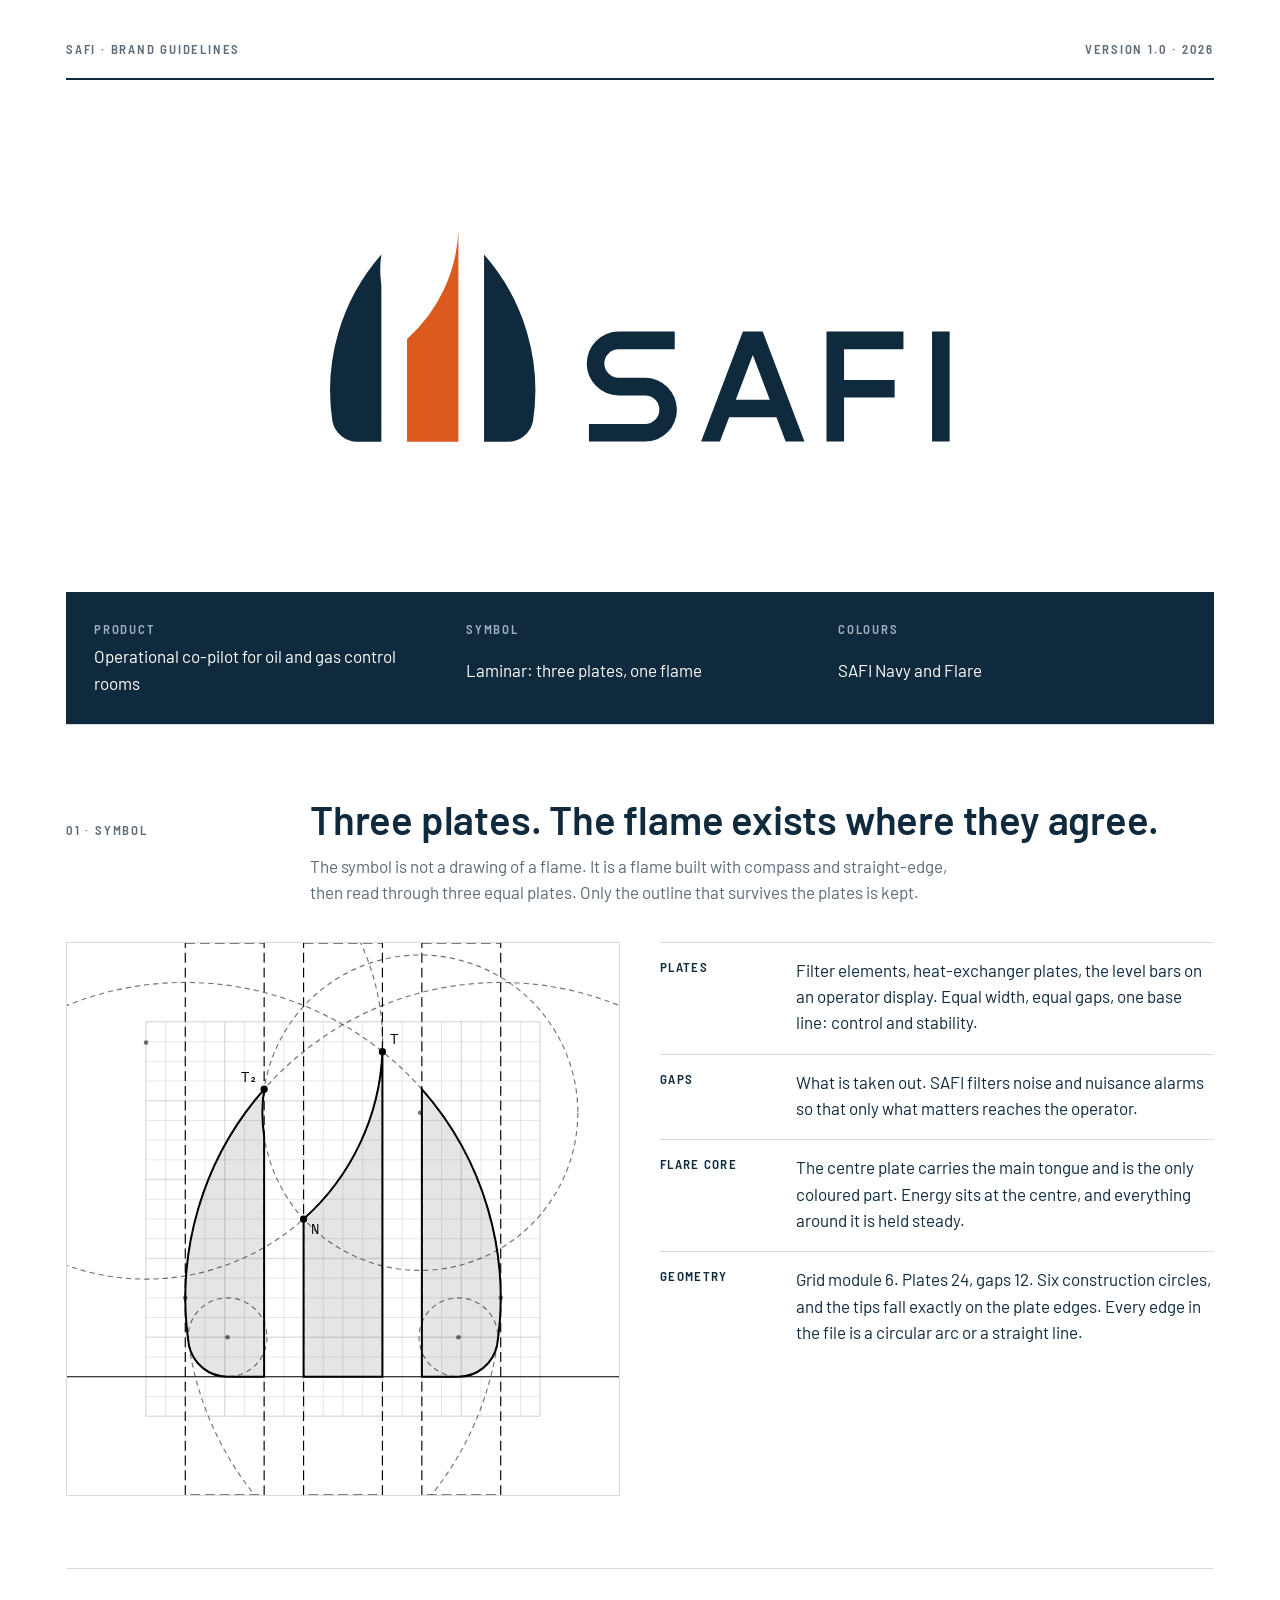
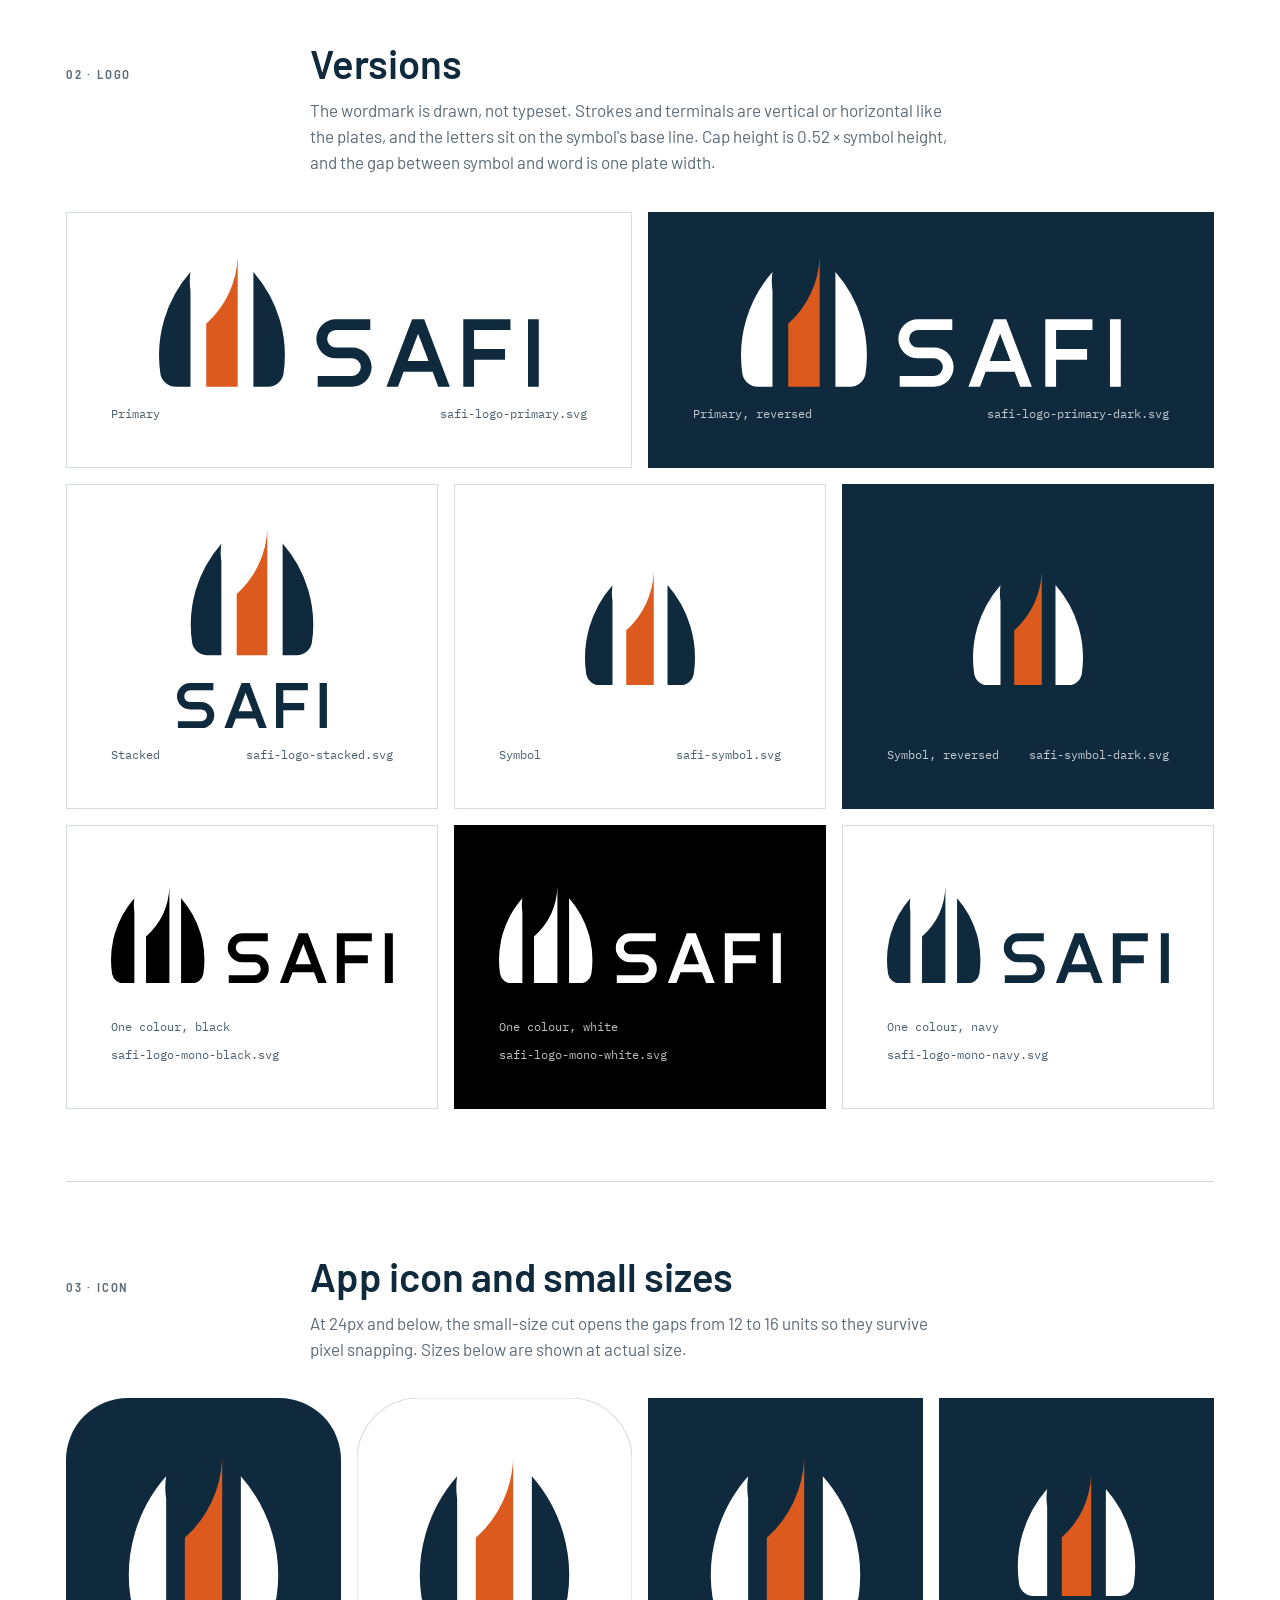
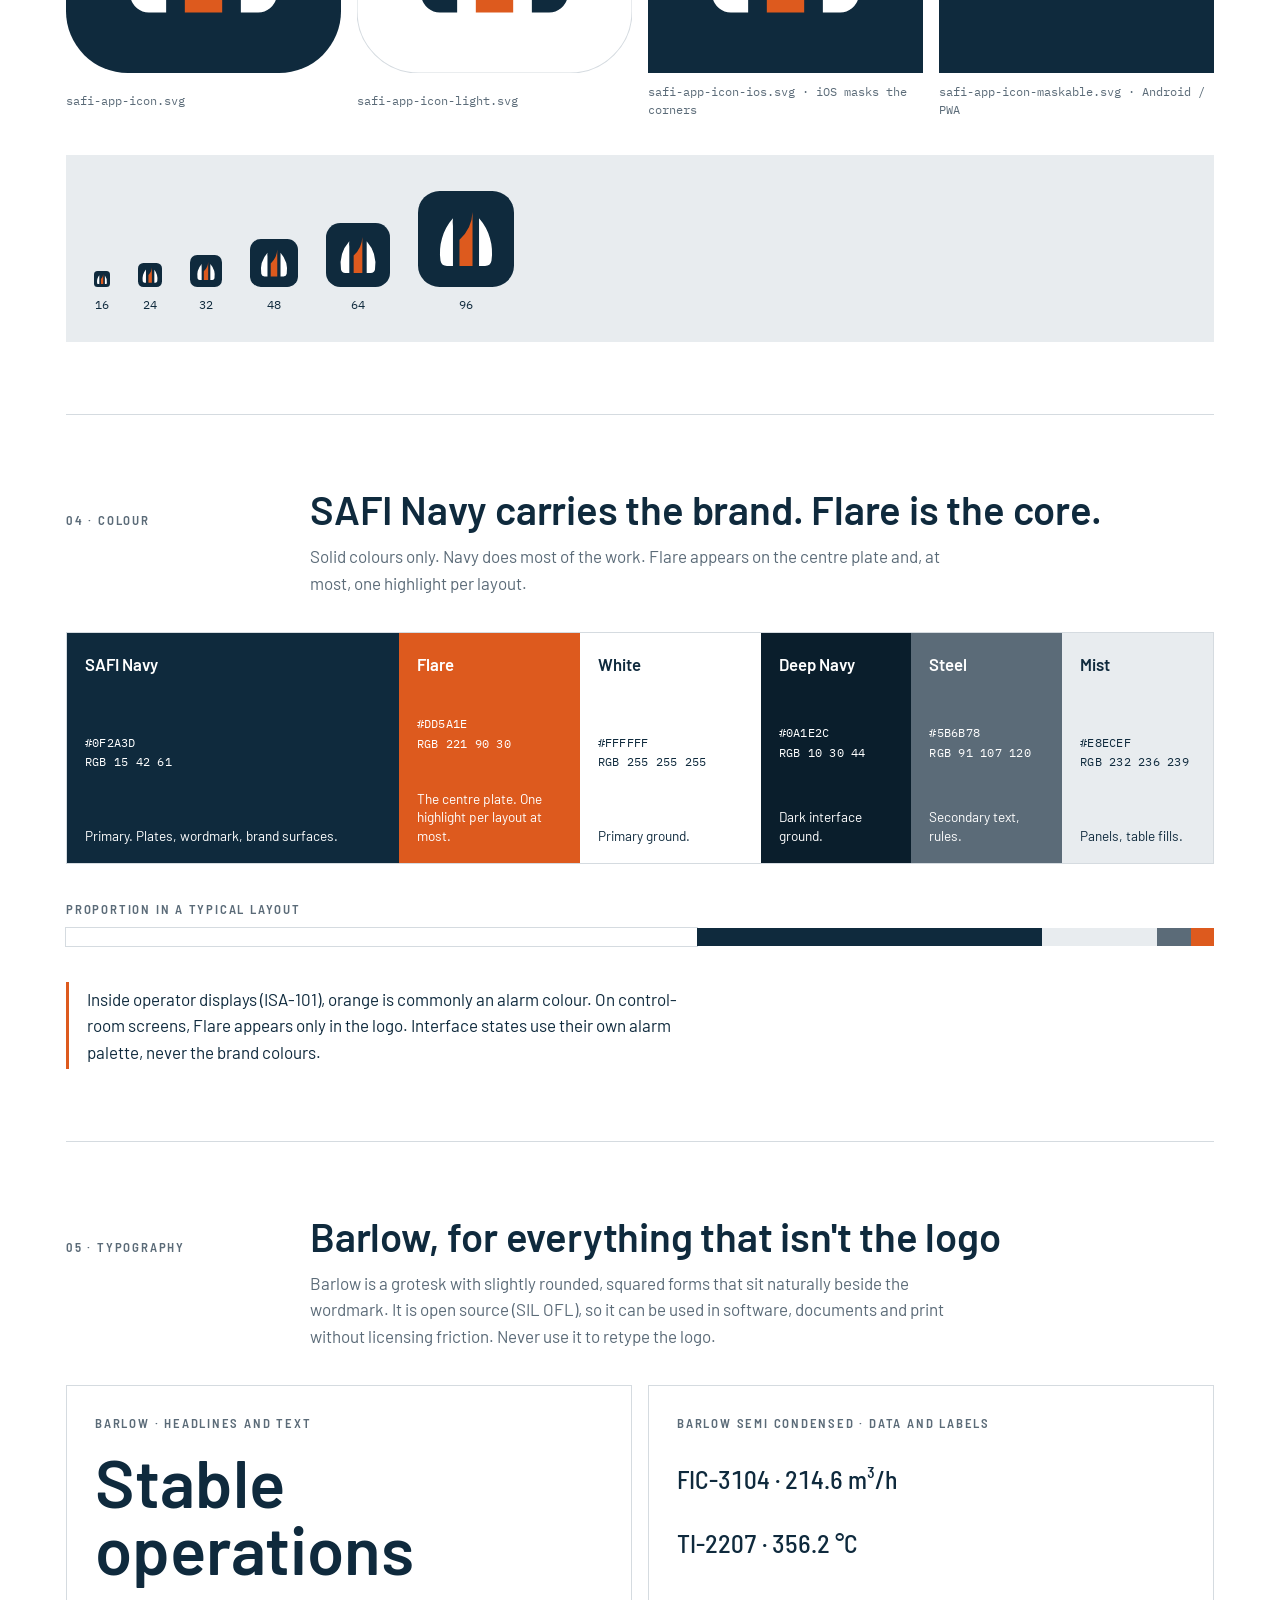
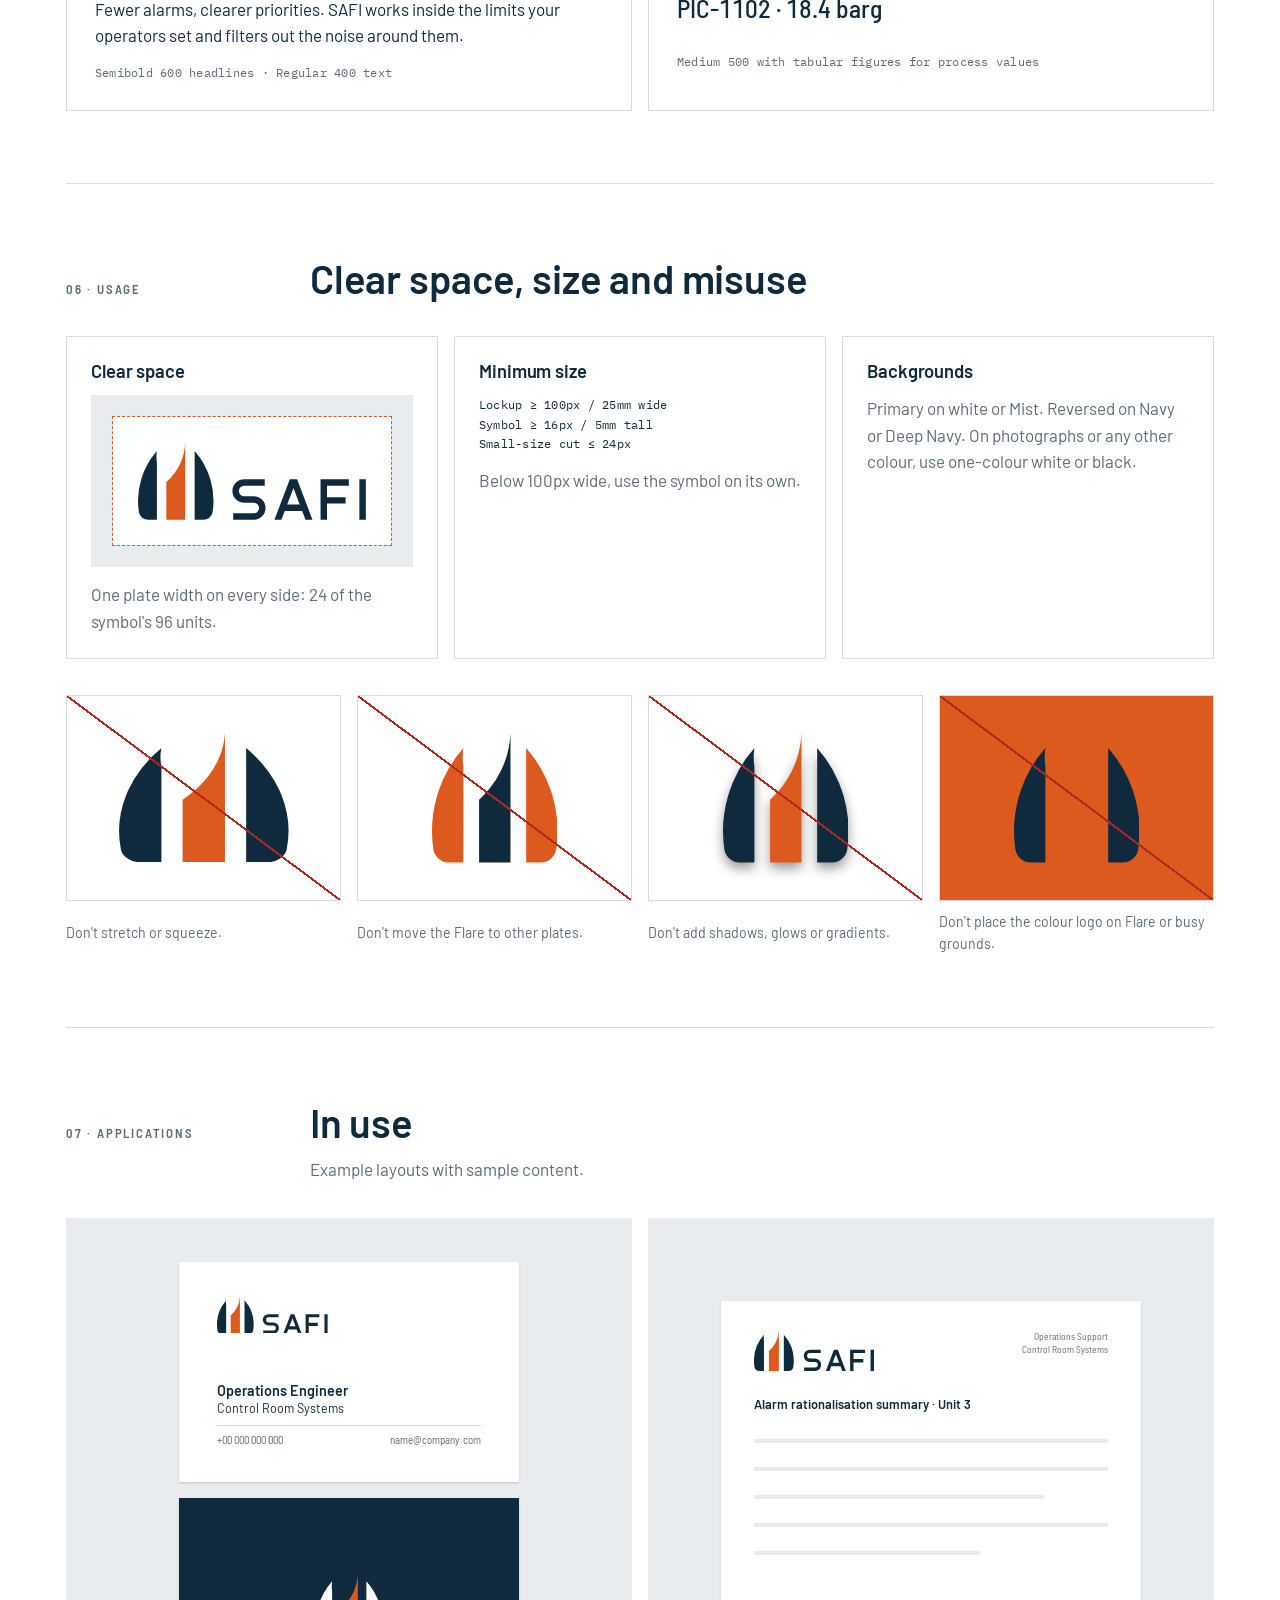
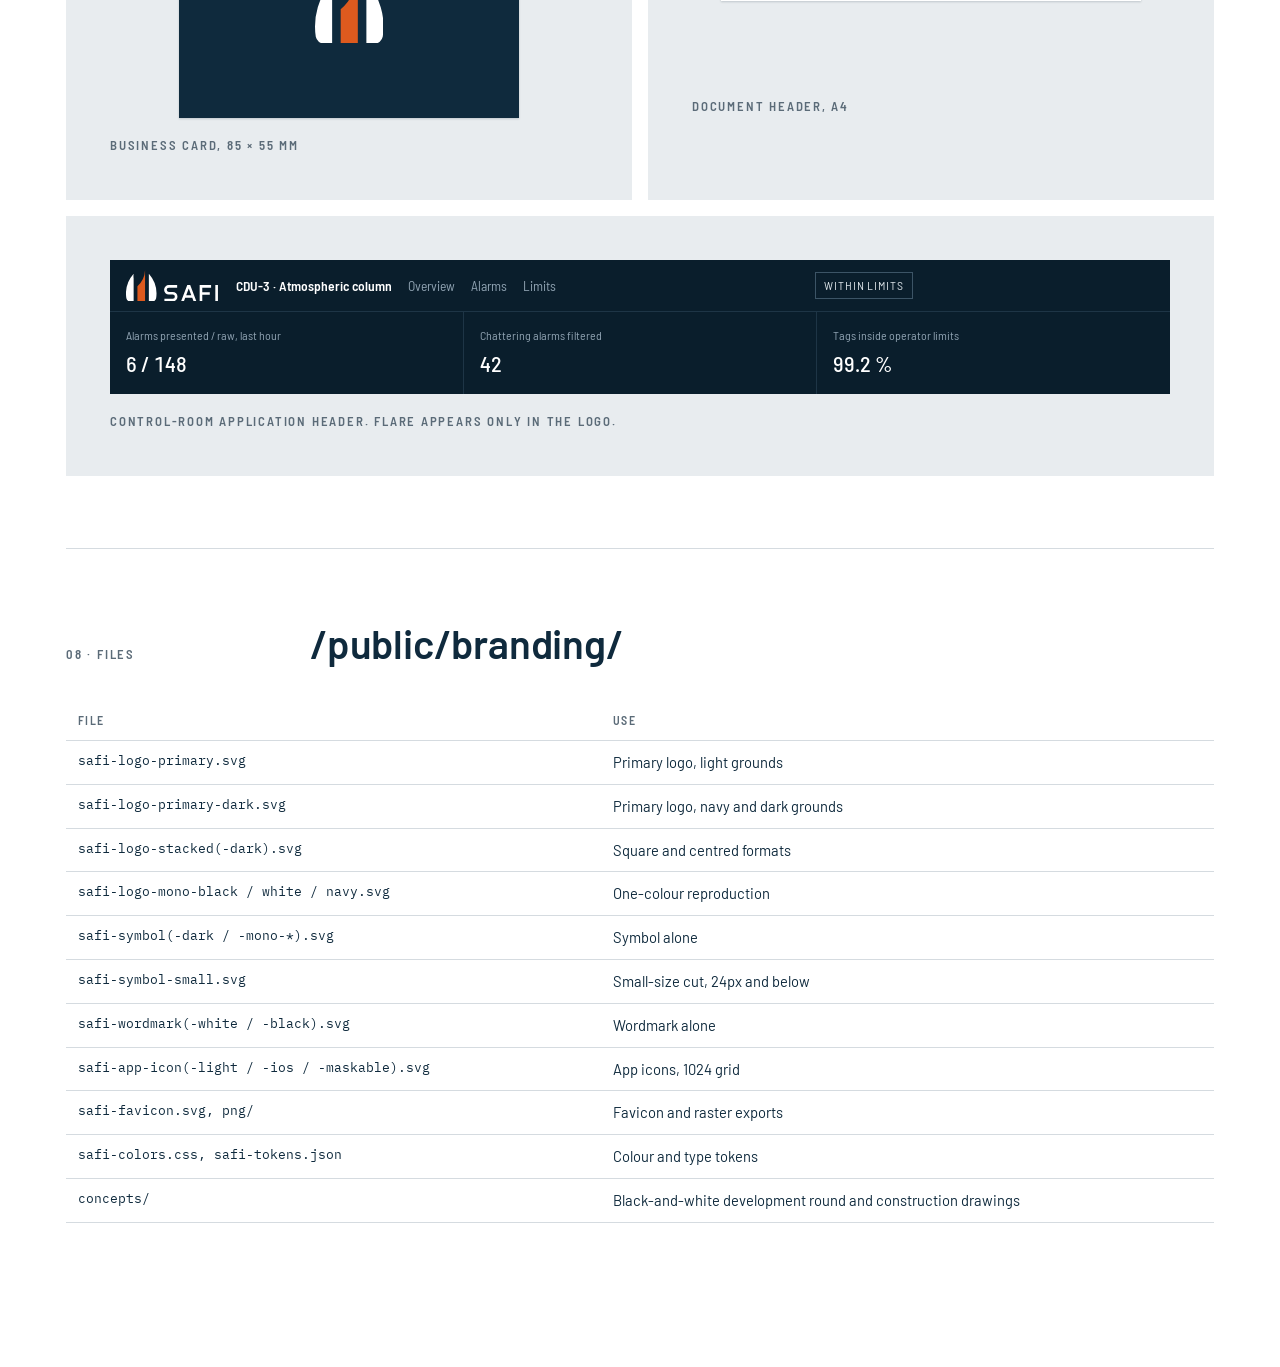
==== commit b032cf4b: "Final SAFI identity: Laminar symbol in SAFI Navy and Flare Replace the round-1 kit with the approved" ====
--- a/public/branding/brand-guide.html
+++ b/public/branding/brand-guide.html
@@ -4,308 +4,242 @@
 <meta charset="utf-8">
 <meta name="viewport" content="width=device-width, initial-scale=1, viewport-fit=cover">
 <link rel="icon" href="safi-favicon.svg" type="image/svg+xml">
-<link rel="apple-touch-icon" href="png/apple-touch-icon-180.png">
-<title>SAFI Brand Identity</title>
+<title>SAFI Brand Guidelines</title>
 <meta name="claude:viewport-fit-sides" content="cover">
-<link rel="preconnect" href="https://fonts.googleapis.com"><link rel="preconnect" href="https://fonts.gstatic.com" crossorigin><link rel="stylesheet" href="https://fonts.googleapis.com/css2?family=Archivo:wdth,wght@100..125,400..800&family=IBM+Plex+Mono:wght@400;500&display=swap">
+<link rel="preconnect" href="https://fonts.googleapis.com"><link rel="preconnect" href="https://fonts.gstatic.com" crossorigin><link rel="stylesheet" href="https://fonts.googleapis.com/css2?family=Barlow:wght@400;500;600;700&family=Barlow+Semi+Condensed:wght@500;600&family=IBM+Plex+Mono:wght@400;500&display=swap">
 <style>
-/* Layout: a long, single-column specimen on graphite; light-background
-   demonstrations sit on ivory plates, like drawing sheets on a desk. */
-:root {
-  --graphite: #16191D; --graphite-2: #1E2227; --graphite-3: #2A2F35;
-  --flare: #E0782A; --ember: #A34C16; --ivory: #F4EFE6; --ivory-2: #E9E2D5;
-  --petroleum: #14403D; --steel: #8A9199; --fg: #F4EFE6; --muted: #A4ABB3;
-  --display: "Archivo", "Arial Narrow", system-ui, sans-serif;
-  --body: "Archivo", system-ui, -apple-system, "Segoe UI", sans-serif;
-  --mono: "IBM Plex Mono", ui-monospace, "SFMono-Regular", Menlo, monospace;
-  color-scheme: dark;
-}
+/* Layout: a corporate standards manual. White sheets, navy ink, flare used
+   exactly as the identity uses it: once, where it means something. */
+:root { --navy: #0F2A3D; --flare: #DD5A1E; --white: #FFFFFF; --deep: #0A1E2C; --steel: #5B6B78; --mist: #E8ECEF; --rule: #D5DBE0;
+  --sans: "Barlow", "Helvetica Neue", Arial, sans-serif; --cond: "Barlow Semi Condensed", "Arial Narrow", sans-serif;
+  --mono: "IBM Plex Mono", ui-monospace, Menlo, monospace; color-scheme: light; }
 * { box-sizing: border-box; }
-body { background: var(--graphite); color: var(--fg); font-family: var(--body); font-size: 16px; line-height: 1.55; margin: 0; }
-.wrap { max-width: 1120px; margin: 0 auto; padding-block: 0; padding-left: max(16px, env(safe-area-inset-left, 0px)); padding-right: max(16px, env(safe-area-inset-right, 0px)); }
-h1, h2, h3 { font-family: var(--display); font-stretch: 112%; letter-spacing: .01em; line-height: 1.1; text-wrap: balance; margin: 0; }
-h2 { font-size: clamp(1.6rem, 3.2vw, 2.25rem); font-weight: 650; }
-h3 { font-size: 1.15rem; font-weight: 650; }
-p { margin: 0; max-width: 65ch; }
-.mono { font-family: var(--mono); font-size: .8rem; letter-spacing: .02em; font-variant-numeric: tabular-nums; }
-.eyebrow { font-family: var(--mono); font-size: .72rem; letter-spacing: .14em; text-transform: uppercase; color: var(--flare); }
-.muted { color: var(--muted); }
-section { padding-block: clamp(56px, 9vw, 104px); border-top: 1px solid var(--graphite-3); }
-.sec-head { display: grid; gap: 12px; margin-bottom: 40px; }
-svg { display: block; max-width: 100%; height: auto; }
-
-/* hero */
-.hero { padding-block: clamp(48px, 10vw, 120px) clamp(40px, 7vw, 80px); display: grid; gap: 40px; }
-.hero-logo { width: min(560px, 100%); }
-.hero-meta { display: grid; grid-template-columns: repeat(auto-fit, minmax(220px, 1fr)); gap: 24px; border-top: 1px solid var(--graphite-3); padding-top: 24px; }
-.hero-meta div { display: grid; gap: 6px; min-width: 0; }
-.lede { font-size: clamp(1.15rem, 2.2vw, 1.4rem); line-height: 1.45; max-width: 46ch; }
-
-/* idea */
-.idea { display: grid; grid-template-columns: minmax(0, 1fr) minmax(0, 1fr); gap: 48px; align-items: center; }
-.construct { width: 100%; max-width: 440px; background: var(--graphite-2); border-radius: 4px; }
-.parts { display: grid; gap: 22px; list-style: none; padding: 0; margin: 0; }
-.parts li { display: grid; grid-template-columns: 112px minmax(0, 1fr); gap: 16px; }
-.parts b { font-family: var(--mono); font-size: .75rem; font-weight: 500; letter-spacing: .08em; text-transform: uppercase; color: var(--flare); padding-top: 3px; }
-
-/* concepts */
-.concepts { display: grid; grid-template-columns: repeat(2, minmax(0, 1fr)); gap: 16px; }
-.concept { display: grid; grid-template-columns: 132px minmax(0, 1fr); gap: 20px; background: var(--graphite-2); padding: 20px; border-radius: 4px; border: 1px solid transparent; }
-.concept.is-selected { border-color: var(--flare); }
-.concept-art { background: var(--ivory); border-radius: 3px; padding: 14px; align-self: start; }
-.concept-body { display: grid; gap: 10px; min-width: 0; align-content: start; }
-.scores { list-style: none; padding: 0; margin: 4px 0 0; display: grid; gap: 4px; }
-.scores li { display: flex; justify-content: space-between; gap: 12px; font-size: .82rem; color: var(--muted); }
-.pips { display: inline-flex; gap: 3px; align-items: center; }
-.pips i { width: 14px; height: 4px; background: var(--graphite-3); }
-.pips i.on { background: var(--steel); }
-.is-selected .pips i.on { background: var(--flare); }
-.total { font-size: .88rem; color: var(--muted); border-top: 1px solid var(--graphite-3); padding-top: 10px; }
-.total .mono { color: var(--fg); margin-right: 6px; }
-
-/* logo suite */
-.suite { display: grid; grid-template-columns: repeat(6, minmax(0, 1fr)); gap: 16px; }
-.plate { border-radius: 4px; padding: clamp(24px, 4vw, 48px); display: grid; grid-template-rows: 1fr auto; gap: 28px; min-width: 0; }
-.plate.light { background: var(--ivory); color: var(--graphite); }
-.plate.dark { background: var(--graphite-2); }
-.plate.flare { background: var(--flare); color: var(--graphite); }
-.plate.white { background: #FFFFFF; color: #000; }
-.plate.black { background: #000; color: #fff; }
-.plate .cap { display: flex; justify-content: space-between; gap: 12px; flex-wrap: wrap; font-family: var(--mono); font-size: .72rem; letter-spacing: .06em; opacity: .75; }
-.span-3 { grid-column: span 3; } .span-2 { grid-column: span 2; } .span-6 { grid-column: span 6; }
-.plate .art { display: grid; place-items: center; min-height: 140px; }
-.plate .art svg { width: 100%; }
-.art .w-lock { max-width: 360px; } .art .w-stack { max-width: 170px; } .art .w-sym { max-width: 120px; } .art .w-word { max-width: 260px; }
-
-/* icons */
-.icons { display: grid; grid-template-columns: repeat(3, minmax(0, 1fr)); gap: 16px; }
-.icons figure { margin: 0; display: grid; gap: 12px; }
-.icons svg { width: 100%; max-width: 220px; filter: drop-shadow(0 10px 24px rgba(0,0,0,.35)); }
-.ramp { display: flex; flex-wrap: wrap; align-items: end; gap: 28px; margin-top: 40px; padding: 28px; background: var(--graphite-2); border-radius: 4px; }
-.ramp.light { background: var(--ivory); color: var(--graphite); }
-.sz { margin: 0; display: grid; gap: 8px; justify-items: center; }
-.sz div svg { width: 100%; height: 100%; }
-.sz figcaption { opacity: .7; }
-
-/* colour */
-.swatches { display: grid; grid-template-columns: 2fr 2fr 1.4fr 1fr 1fr 1fr; gap: 12px; }
-.sw { border-radius: 4px; min-height: 220px; padding: 18px; display: grid; align-content: space-between; gap: 18px; min-width: 0; }
-.sw b { font-family: var(--display); font-stretch: 112%; font-size: 1.05rem; font-weight: 650; }
-.sw p { font-size: .82rem; line-height: 1.4; }
-.note { margin-top: 32px; display: grid; grid-template-columns: 112px minmax(0, 1fr); gap: 16px; padding: 22px; border-left: 2px solid var(--flare); background: var(--graphite-2); }
-
-/* usage */
-.usage { display: grid; grid-template-columns: repeat(3, minmax(0, 1fr)); gap: 16px; }
-.rule { background: var(--graphite-2); border-radius: 4px; padding: 22px; display: grid; gap: 14px; align-content: start; min-width: 0; }
-.clear { background: var(--ivory); border-radius: 3px; padding: 18px; }
-.clear-box { outline: 1px dashed var(--flare); outline-offset: 0; padding: 12%; }
-.dont { display: grid; grid-template-columns: repeat(4, minmax(0, 1fr)); gap: 16px; margin-top: 16px; }
-.dont figure { margin: 0; display: grid; gap: 10px; }
-.dont .x { background: var(--ivory); border-radius: 3px; padding: 18px; aspect-ratio: 4 / 3; display: grid; place-items: center; position: relative; overflow: hidden; }
-.dont .x::after { content: ""; position: absolute; inset: 0; background: linear-gradient(to top right, transparent calc(50% - 1px), #C0392B calc(50% - 1px), #C0392B calc(50% + 1px), transparent calc(50% + 1px)); opacity: .8; }
-.dont .x svg { width: 70%; }
-.dont figcaption { font-size: .85rem; color: var(--muted); }
-
-/* in context */
-.app { border-radius: 6px; overflow: hidden; border: 1px solid var(--graphite-3); background: #23272C; }
-.app-bar { display: flex; align-items: center; gap: 24px; flex-wrap: wrap; padding: 12px 20px; background: var(--graphite); border-bottom: 1px solid var(--graphite-3); }
-.app-bar .lock { width: 104px; }
-.app-bar nav { display: flex; gap: 18px; font-size: .85rem; color: var(--muted); flex-wrap: wrap; }
-.app-bar nav b { color: var(--fg); font-weight: 600; }
-.pill { margin-left: auto; font-family: var(--mono); font-size: .72rem; letter-spacing: .06em; padding: 5px 10px; border-radius: 99px; background: var(--petroleum); color: #CFE5E1; }
-.app-body { display: grid; grid-template-columns: repeat(3, minmax(0, 1fr)); gap: 1px; background: var(--graphite-3); }
-.kpi { background: #23272C; padding: 20px; display: grid; gap: 6px; min-width: 0; }
-.kpi .v { font-family: var(--mono); font-size: 1.6rem; color: var(--fg); font-variant-numeric: tabular-nums; }
-.kpi .l { font-size: .8rem; color: var(--muted); }
-
-/* files */
+body { margin: 0; background: var(--white); color: var(--navy); font-family: var(--sans); font-size: 17px; line-height: 1.55; }
+.wrap { max-width: 1180px; margin: 0 auto; padding-block: 0 72px; padding-left: max(16px, env(safe-area-inset-left, 0px)); padding-right: max(16px, env(safe-area-inset-right, 0px)); }
+h1, h2, h3 { margin: 0; font-weight: 600; line-height: 1.1; letter-spacing: -.005em; text-wrap: balance; }
+h2 { font-size: clamp(1.7rem, 3.4vw, 2.5rem); }
+h3 { font-size: 1.15rem; }
+p { margin: 0; max-width: 64ch; }
+svg, img { display: block; max-width: 100%; height: auto; }
+.mono { font-family: var(--mono); font-size: .78rem; letter-spacing: .02em; }
+.k { font-family: var(--cond); font-weight: 600; font-size: .8rem; letter-spacing: .14em; text-transform: uppercase; color: var(--steel); }
+.muted { color: var(--steel); }
+section { padding-block: 72px; border-top: 1px solid var(--rule); display: grid; gap: 36px; }
+.head { display: grid; grid-template-columns: 220px minmax(0, 1fr); gap: 24px; align-items: baseline; }
+.head > div { display: grid; gap: 12px; }
+.cover { padding-block: 40px 0; display: grid; gap: 0; }
+.cover-top { display: flex; justify-content: space-between; gap: 16px; flex-wrap: wrap; padding-bottom: 18px; border-bottom: 2px solid var(--navy); }
+.cover-logo { padding-block: clamp(64px, 12vw, 150px); display: grid; place-items: center; }
+.cover-logo svg { width: min(620px, 92%); }
+.cover-band { background: var(--navy); color: var(--white); display: grid; grid-template-columns: repeat(3, minmax(0, 1fr)); gap: 24px; padding: 28px; }
+.cover-band div { display: grid; gap: 4px; min-width: 0; }
+.cover-band .k { color: #9FB0BE; }
+.two { display: grid; grid-template-columns: minmax(0, 1fr) minmax(0, 1fr); gap: 40px; align-items: start; }
+.drawing { border: 1px solid var(--rule); }
+.list { margin: 0; padding: 0; list-style: none; display: grid; gap: 18px; }
+.list li { display: grid; grid-template-columns: 120px minmax(0, 1fr); gap: 16px; border-top: 1px solid var(--rule); padding-top: 14px; }
+.list b { font-family: var(--cond); font-weight: 600; text-transform: uppercase; letter-spacing: .1em; font-size: .82rem; }
+.grid6 { display: grid; grid-template-columns: repeat(6, minmax(0, 1fr)); gap: 16px; }
+.tile { display: grid; grid-template-rows: 1fr auto; gap: 18px; padding: clamp(24px, 4vw, 44px); min-width: 0; border: 1px solid var(--rule); }
+.tile.navy { background: var(--navy); border-color: var(--navy); color: var(--white); }
+.tile.black { background: #000; border-color: #000; color: #fff; }
+.tile .art { display: grid; place-items: center; min-height: 130px; }
+.tile .art > * { width: 100%; }
+.tile .cap { display: flex; justify-content: space-between; gap: 10px; flex-wrap: wrap; font-family: var(--mono); font-size: .72rem; opacity: .75; }
+.s3 { grid-column: span 3; } .s2 { grid-column: span 2; }
+.lk { max-width: 380px; margin: 0 auto; } .st { max-width: 150px; margin: 0 auto; } .sy { max-width: 110px; margin: 0 auto; }
+.ramp { display: flex; gap: 28px; align-items: end; flex-wrap: wrap; padding: 28px; background: var(--mist); }
+.ramp figure { margin: 0; display: grid; gap: 8px; justify-items: center; }
+.ramp div svg { width: 100%; height: 100%; }
+.icons { display: grid; grid-template-columns: repeat(4, minmax(0, 1fr)); gap: 16px; }
+.icons figure { margin: 0; display: grid; gap: 10px; }
+.icons figcaption { font-family: var(--mono); font-size: .72rem; color: var(--steel); }
+.sws { display: grid; grid-template-columns: 2.2fr 1.2fr 1.2fr 1fr 1fr 1fr; gap: 0; border: 1px solid var(--rule); }
+.sw { min-height: 230px; padding: 18px; display: grid; align-content: space-between; gap: 12px; min-width: 0; }
+.sw b { font-weight: 600; font-size: 1.05rem; }
+.sw .r { font-size: .85rem; line-height: 1.35; }
+.ratio { display: flex; height: 18px; }
+.ratio span { display: block; }
+.note { border-left: 3px solid var(--flare); padding: 4px 0 4px 18px; }
+.type { display: grid; grid-template-columns: minmax(0, 1fr) minmax(0, 1fr); gap: 16px; }
+.spec { border: 1px solid var(--rule); padding: 28px; display: grid; gap: 14px; min-width: 0; }
+.big { font-size: clamp(2.6rem, 6vw, 4.2rem); font-weight: 600; line-height: 1; }
+.cond { font-family: var(--cond); }
+.vals { font-family: var(--cond); font-weight: 500; font-size: 1.6rem; font-variant-numeric: tabular-nums; }
+.rules3 { display: grid; grid-template-columns: repeat(3, minmax(0, 1fr)); gap: 16px; }
+.rule { border: 1px solid var(--rule); padding: 24px; display: grid; gap: 14px; align-content: start; min-width: 0; }
+.cs { padding: 22px; background: var(--mist); } .cs-box { outline: 1px dashed var(--flare); padding: 9%; background: var(--white); }
+.donts { display: grid; grid-template-columns: repeat(4, minmax(0, 1fr)); gap: 16px; }
+.donts figure { margin: 0; display: grid; gap: 10px; }
+.x { border: 1px solid var(--rule); aspect-ratio: 4/3; display: grid; place-items: center; overflow: hidden; position: relative; }
+.x > div { width: 46%; }
+.x::after { content: ""; position: absolute; inset: 0; background: linear-gradient(to top right, transparent calc(50% - 1px), #B3261E calc(50% - 1px), #B3261E calc(50% + 1px), transparent calc(50% + 1px)); }
+.donts figcaption { font-size: .88rem; color: var(--steel); }
+/* applications */
+.apps { display: grid; grid-template-columns: minmax(0, 1fr) minmax(0, 1fr); gap: 16px; }
+.app { background: var(--mist); padding: clamp(20px, 4vw, 44px); display: grid; gap: 18px; place-items: center; min-width: 0; }
+.app .cap { justify-self: start; }
+.card { width: min(100%, 340px); aspect-ratio: 85 / 55; background: var(--white); padding: 7% 8%; display: grid; grid-template-rows: auto 1fr auto; box-shadow: 0 1px 2px rgba(10,30,44,.18); }
+.card.back { background: var(--navy); place-items: center; grid-template-rows: 1fr; }
+.card.back svg { width: 26%; }
+.card .lg { width: 42%; }
+.card .who { align-self: end; font-size: .78rem; line-height: 1.35; }
+.card .who b { font-weight: 600; font-size: .9rem; }
+.card .ct { font-family: var(--cond); font-size: .68rem; color: var(--steel); display: flex; justify-content: space-between; gap: 8px; border-top: 1px solid var(--rule); padding-top: 6px; margin-top: 8px; }
+.cards { display: flex; gap: 16px; flex-wrap: wrap; justify-content: center; width: 100%; }
+.hmi { width: 100%; background: var(--deep); color: #DCE3E8; font-family: var(--cond); }
+.hmi-bar { display: flex; align-items: center; gap: 18px; padding: 10px 16px; border-bottom: 1px solid #1E3546; flex-wrap: wrap; }
+.hmi-bar .lg { width: 92px; }
+.hmi-bar nav { display: flex; gap: 16px; font-size: .85rem; color: #8FA2B1; flex-wrap: wrap; }
+.hmi-bar nav b { color: #fff; font-weight: 600; }
+.hmi-bar .st { margin-left: auto; font-size: .75rem; letter-spacing: .08em; border: 1px solid #3C5466; padding: 3px 8px; }
+.hmi-body { display: grid; grid-template-columns: repeat(3, minmax(0, 1fr)); gap: 1px; background: #1E3546; }
+.hmi-body div { background: var(--deep); padding: 14px 16px; display: grid; gap: 2px; min-width: 0; }
+.hmi-body span { font-size: .75rem; color: #8FA2B1; }
+.hmi-body b { font-size: 1.35rem; font-weight: 500; font-variant-numeric: tabular-nums; color: #fff; }
+.letter { width: min(100%, 420px); aspect-ratio: 210 / 150; background: var(--white); box-shadow: 0 1px 2px rgba(10,30,44,.18); padding: 6% 7%; display: grid; grid-template-rows: auto auto 1fr; gap: 10%; }
+.letter .top { display: flex; justify-content: space-between; align-items: start; gap: 12px; }
+.letter .lg { width: 34%; }
+.letter .addr { font-family: var(--cond); font-size: .6rem; color: var(--steel); text-align: right; line-height: 1.4; }
+.letter .ln { display: grid; gap: 7px; }
+.letter .ln i { display: block; height: 4px; background: var(--mist); }
+.letter h4 { margin: 0; font-size: .8rem; font-weight: 600; }
 .files { overflow-x: auto; }
-table { width: 100%; border-collapse: collapse; font-size: .88rem; min-width: 560px; }
-th, td { text-align: left; padding: 10px 12px; border-bottom: 1px solid var(--graphite-3); vertical-align: top; }
-th { font-family: var(--mono); font-size: .7rem; letter-spacing: .1em; text-transform: uppercase; color: var(--muted); font-weight: 500; }
-td:first-child { font-family: var(--mono); font-size: .8rem; color: var(--fg); white-space: nowrap; }
-footer { padding-block: 48px; border-top: 1px solid var(--graphite-3); color: var(--muted); font-size: .85rem; }
-
-@media (max-width: 860px) {
-  .idea, .concepts { grid-template-columns: minmax(0, 1fr); }
-  .suite { grid-template-columns: minmax(0, 1fr); }
-  .span-3, .span-2, .span-6 { grid-column: auto; }
-  .icons, .usage { grid-template-columns: minmax(0, 1fr); }
-  .swatches { grid-template-columns: repeat(2, minmax(0, 1fr)); }
-  .dont { grid-template-columns: repeat(2, minmax(0, 1fr)); }
-  .app-body { grid-template-columns: minmax(0, 1fr); }
-}
-@media (max-width: 480px) {
-  .concept { grid-template-columns: minmax(0, 1fr); }
-  .concept-art { max-width: 160px; }
-  .parts li, .note { grid-template-columns: minmax(0, 1fr); gap: 6px; }
+table { width: 100%; min-width: 560px; border-collapse: collapse; font-size: .92rem; }
+th, td { text-align: left; padding: 10px 12px; border-bottom: 1px solid var(--rule); vertical-align: top; }
+th { font-family: var(--cond); font-weight: 600; letter-spacing: .12em; text-transform: uppercase; font-size: .75rem; color: var(--steel); }
+td:first-child { font-family: var(--mono); font-size: .8rem; white-space: nowrap; }
+@media (max-width: 900px) {
+  .head, .two, .type, .apps { grid-template-columns: minmax(0, 1fr); }
+  .grid6 { grid-template-columns: minmax(0, 1fr); } .s3, .s2 { grid-column: auto; }
+  .icons, .donts { grid-template-columns: repeat(2, minmax(0, 1fr)); }
+  .sws { grid-template-columns: repeat(2, minmax(0, 1fr)); }
+  .rules3, .cover-band, .hmi-body { grid-template-columns: minmax(0, 1fr); }
+  .list li { grid-template-columns: minmax(0, 1fr); gap: 4px; }
 }
 </style>
 </head>
 <body>
 
 <div class="wrap">
-  <header class="hero">
-    <p class="eyebrow">Brand identity · v1.0 · November 2026</p>
-    <div class="hero-logo"><svg xmlns="http://www.w3.org/2000/svg" viewBox="20 4 280.34 106" role="img" aria-label="SAFI — primary logo (dark backgrounds)"><path fill="#E0782A" transform="translate(0 0) scale(1)" d="M48.98 34.27 C49.43 35.41 50.5 36.79 51.2 37.82 C52.91 40.29 54.78 42.64 56.7 44.94 L62.98 52.21 L67.38 57.39 C73.53 64.9 78.88 73.09 78.79 83.16 C78.76 86.77 77.92 90.37 76.03 93.47 C74.88 95.35 73.38 97 71.66 98.37 C66.29 102.61 59.17 104.04 52.5 104.46 C48.02 104.75 43.35 104.02 39.81 107.44 C39.06 108.15 38.33 109.02 37.86 109.95 C38.57 110.15 39.51 110 40.25 110 L45.46 110 L62.46 110 L75.87 110 C76.84 110 81.49 110.13 82.06 109.97 C83.91 109.48 87.41 107.18 88.94 105.95 C97.45 99.1 100.4 88.32 99.95 77.78 C99.31 62.52 92.11 50.63 83.45 38.58 C75.95 28.16 67.11 17.36 66 4.05 C65.54 4.49 64.66 6.22 64.27 6.87 L60.71 12.67 C56.43 19.65 52.18 26.71 48.98 34.27Z M46.92 39.74 C44.34 47.59 43.34 55.76 44 64 C38.97 60.73 35.96 55.9 34.75 50.07 C34.35 48.18 34.14 46.25 34.05 44.32 C34.04 43.96 34.1 42.25 33.95 42.06 C31.46 45.19 29.18 48.49 27.25 52 C23.26 59.29 20.98 67.34 20.27 75.61 C19.91 79.77 19.79 84.03 20.55 88.17 C22.02 96.26 26.72 103.49 33.73 107.85 C34.11 107.31 34.43 106.73 34.82 106.19 C36.32 104.13 38.29 102.46 40.62 101.42 C44.34 99.76 48.09 100.12 52.03 99.88 C57.63 99.54 63.7 98.51 68.33 95.12 C69.56 94.22 70.67 93.13 71.57 91.88 C73.37 89.36 74.15 86.29 74.19 83.22 C74.3 74.66 69.69 67.59 64.52 61.17 C63.06 59.35 61.54 57.58 60.01 55.82 L54.37 49.32 C52.64 47.29 50.95 45.23 49.35 43.1 C48.75 42.31 47.47 40.3 46.92 39.74Z"/><path fill="#F4EFE6" transform="translate(128.62 36.86) scale(0.572)" d="M0.04 85 L5.6 99.95 C6.11 100.11 7.19 100 7.77 100 L12.37 100 L27.77 100 L45.17 100 C49.09 100 53.07 100.22 56.93 99.43 C64.4 97.9 71.16 93.4 75.32 86.98 C76.87 84.56 78.09 81.95 78.88 79.18 C79.85 75.77 80.18 72.23 79.88 68.69 C79.6 65.38 78.72 62.09 77.3 59.09 C76.1 56.56 74.57 54.18 72.69 52.1 C71.08 50.31 69.27 48.73 67.27 47.38 C63.58 44.89 59.26 43.26 54.84 42.73 C52.06 42.39 49.24 42.5 46.45 42.5 L34.25 42.5 C32.14 42.5 29.94 42.61 27.85 42.47 C18.88 41.88 12.84 32.83 15.73 24.32 C17.35 19.58 21.54 16.02 26.47 15.19 C28.31 14.88 30.21 15 32.06 15 L40.66 15 L67.86 15 L76.46 15 L78.86 15 C79.19 15 79.68 15.09 79.98 14.94 L74.33 0 L39.53 0 L32.13 0 C26.63 0 23.05 0.03 17.81 2.16 C14.86 3.37 12.08 5.09 9.7 7.21 C7.37 9.3 5.34 11.75 3.8 14.47 C-2.6 25.75 0.76 39.75 8.34 48.99 C12.55 53.27 18.15 56.14 24.07 57.12 C26.72 57.55 29.38 57.5 32.05 57.5 L41.85 57.5 L48.25 57.5 C52.53 57.5 55.44 57.41 59.14 59.99 C60.51 60.95 61.69 62.15 62.63 63.53 C67.68 70.98 64.24 81.29 55.75 84.24 C53.18 85.13 50.52 85 47.84 85 L37.44 85 L0.04 85Z M121.35 77.8 L164.57 77.8 C164.84 78.03 165.18 79.19 165.33 79.59 L166.94 83.9 L171.02 94.77 C171.65 96.45 172.27 98.38 172.99 100 L189 100 L163 30.68 L155.07 9.51 L152.61 2.95 C152.37 2.32 151.77 0.43 151.45 0 L139.64 0 L136.24 0 C135.73 0 134.94 0.1 134.48 0.06 L97.03 99.92 C97.2 100.09 97.67 100 97.91 100 L100.71 100 L109.72 100 L112.12 100 C112.42 100 112.8 100.08 113.05 99.91 L121.35 77.8Z M159.48 64 L136.47 64 L129.67 64 C129.06 64 126.98 64.1 126.54 63.96 L142.97 20.12 C143.16 20.25 143.24 20.71 143.32 20.92 L144.17 23.17 L147.33 31.6 L159.48 64Z M272 15 L271.99 0 L204 0.03 L204 72.26 L204 92.27 L204 97.87 C204 98.32 203.89 99.67 204.07 100 L214.87 100 L217.87 100 C218.21 100 218.71 100.1 219 99.93 L219 59.51 L262.41 59.5 C262.58 59.21 262.48 58.71 262.48 58.37 L262.48 55.37 L262.48 44.57 C262.15 44.4 260.24 44.5 259.75 44.5 L252.94 44.5 L228.33 44.5 L221.73 44.5 C221.24 44.5 219.32 44.6 219 44.43 L219 15.02 L272 15Z M300 0 L300 100 L285 100 L285 0 L300 0Z"/></svg></div>
-    <p class="lede">An operational co-pilot for oil and gas control rooms. The identity is built for the people who run the process: calm, exact and confident, with one point of heat.</p>
-    <div class="hero-meta">
-      <div><span class="eyebrow">Symbol</span><span>Tandem Flame</span></div>
-      <div><span class="eyebrow">Wordmark</span><span>Custom extended capitals, cap-height 100u, stroke 15u</span></div>
-      <div><span class="eyebrow">Palette</span><span>Graphite, Flare, Ivory, with Petroleum and Steel for product UI</span></div>
+  <header class="cover">
+    <div class="cover-top"><span class="k">SAFI · Brand guidelines</span><span class="k">Version 1.0 · 2026</span></div>
+    <div class="cover-logo"><svg viewBox="12 9.06 289.781 98.94" role="img" aria-label="SAFI"><g><path fill="#0F2A3D" d="M13.11 98.431 A12 12 0 0 0 24.862 108 L36 108 L36 34.805 A48 48 0 0 1 35.995 20.538 A96 96 0 0 0 13.11 98.431Z M106.89 98.431 A96 96 0 0 0 84 20.502 L84 108 L95.138 108 A12 12 0 0 0 106.89 98.431Z"/><path fill="#DD5A1E" d="M72 9.06 A96 96 0 0 0 72 9.06 A72 72 0 0 1 48 60 L48 108 L72 108 L72 9.06Z"/></g><path fill="#0F2A3D" transform="translate(132 56.551) scale(0.514)" d="M29 58 L53 58 A13 13 0 1 1 53 84 L2 84 L2 100 L53 100 A29 29 0 1 0 53 42 L29 42 A13 13 0 1 1 29 16 L80 16 L80 0 L29 0 A29 29 0 1 0 29 58Z M172.524 78 L180.884 100 L198 100 L160 0 L142 0 L104 100 L121.116 100 L129.476 78 L172.524 78Z M135.556 62 L151 21.359 L166.444 62 L135.556 62Z M234 0 L218 0 L218 100 L234 100 L234 60 L280 60 L280 44 L234 44 L234 16 L288 16 L288 0 L234 0Z M314 100 L330 100 L330 0 L314 0 L314 100Z"/></svg></div>
+    <div class="cover-band">
+      <div><span class="k">Product</span><span>Operational co-pilot for oil and gas control rooms</span></div>
+      <div><span class="k">Symbol</span><span>Laminar: three plates, one flame</span></div>
+      <div><span class="k">Colours</span><span>SAFI Navy and Flare</span></div>
     </div>
   </header>
 
   <section>
-    <div class="sec-head"><p class="eyebrow">The idea</p><h2>Two flames, one boundary between them</h2></div>
-    <div class="idea">
-      <svg viewBox="0 0 120 120" role="img" aria-label="Construction of the SAFI symbol" class="construct">
-  <g transform="translate(0 3) scale(1)">
-    <path d="M48.98 34.27 C49.43 35.41 50.5 36.79 51.2 37.82 C52.91 40.29 54.78 42.64 56.7 44.94 L62.98 52.21 L67.38 57.39 C73.53 64.9 78.88 73.09 78.79 83.16 C78.76 86.77 77.92 90.37 76.03 93.47 C74.88 95.35 73.38 97 71.66 98.37 C66.29 102.61 59.17 104.04 52.5 104.46 C48.02 104.75 43.35 104.02 39.81 107.44 C39.06 108.15 38.33 109.02 37.86 109.95 C38.57 110.15 39.51 110 40.25 110 L45.46 110 L62.46 110 L75.87 110 C76.84 110 81.49 110.13 82.06 109.97 C83.91 109.48 87.41 107.18 88.94 105.95 C97.45 99.1 100.4 88.32 99.95 77.78 C99.31 62.52 92.11 50.63 83.45 38.58 C75.95 28.16 67.11 17.36 66 4.05 C65.54 4.49 64.66 6.22 64.27 6.87 L60.71 12.67 C56.43 19.65 52.18 26.71 48.98 34.27Z M46.92 39.74 C44.34 47.59 43.34 55.76 44 64 C38.97 60.73 35.96 55.9 34.75 50.07 C34.35 48.18 34.14 46.25 34.05 44.32 C34.04 43.96 34.1 42.25 33.95 42.06 C31.46 45.19 29.18 48.49 27.25 52 C23.26 59.29 20.98 67.34 20.27 75.61 C19.91 79.77 19.79 84.03 20.55 88.17 C22.02 96.26 26.72 103.49 33.73 107.85 C34.11 107.31 34.43 106.73 34.82 106.19 C36.32 104.13 38.29 102.46 40.62 101.42 C44.34 99.76 48.09 100.12 52.03 99.88 C57.63 99.54 63.7 98.51 68.33 95.12 C69.56 94.22 70.67 93.13 71.57 91.88 C73.37 89.36 74.15 86.29 74.19 83.22 C74.3 74.66 69.69 67.59 64.52 61.17 C63.06 59.35 61.54 57.58 60.01 55.82 L54.37 49.32 C52.64 47.29 50.95 45.23 49.35 43.1 C48.75 42.31 47.47 40.3 46.92 39.74Z" fill="var(--flare)"/>
-    <path d="M66 4 C68 30 100 46 100 80 C100 96 92 106 82 110 L38 110 C28 106 20 96 20 82 C20 64 26 52 34 42 C34 54 38 60 44 64 C42 40 54 24 66 4Z" fill="none" stroke="var(--ivory)" stroke-width=".35" stroke-dasharray="1.2 1.2" opacity=".7"/>
-    <line x1="10" y1="110" x2="110" y2="110" stroke="var(--steel)" stroke-width=".4"/>
-    <line x1="66" y1="0" x2="66" y2="110" stroke="var(--steel)" stroke-width=".3" stroke-dasharray=".8 1.2"/>
-  </g>
-</svg>
-      <ul class="parts">
-        <li><b>Outer blade</b><p>The process: energy, throughput, the flame of the plant. It wraps and protects everything inside it.</p></li>
-        <li><b>Inner blade</b><p>The operator. A second, smaller tongue that leans the other way: SAFI and the crew working in tandem, neither one replacing the other.</p></li>
-        <li><b>S-channel</b><p>A cut of constant width (4.6u) that separates the two. It is the filter path, where noise is taken out before it reaches the operator, and it draws the letter S.</p></li>
-        <li><b>Level base</b><p>The flame stands on a flat, horizontal base: a setpoint, a stable operating level. No drop, no bulb, no flicker.</p></li>
+    <div class="head"><span class="k">01 · Symbol</span><div><h2>Three plates. The flame exists where they agree.</h2><p class="muted">The symbol is not a drawing of a flame. It is a flame built with compass and straight-edge, then read through three equal plates. Only the outline that survives the plates is kept.</p></div></div>
+    <div class="two">
+      <div class="drawing"><svg viewBox="-24 -24 168 168" role="img" aria-label="Construction"><defs><clipPath id="clf"><rect x="-24" y="-24" width="168" height="168"/></clipPath></defs><rect x="-40" y="-40" width="200" height="200" fill="#fff"/><line x1="0" y1="0" x2="0" y2="120" stroke="#000" stroke-opacity=".12" stroke-width=".45"/><line x1="0" y1="0" x2="120" y2="0" stroke="#000" stroke-opacity=".12" stroke-width=".45"/><line x1="6" y1="0" x2="6" y2="120" stroke="#000" stroke-opacity=".12" stroke-width=".25"/><line x1="0" y1="6" x2="120" y2="6" stroke="#000" stroke-opacity=".12" stroke-width=".25"/><line x1="12" y1="0" x2="12" y2="120" stroke="#000" stroke-opacity=".12" stroke-width=".25"/><line x1="0" y1="12" x2="120" y2="12" stroke="#000" stroke-opacity=".12" stroke-width=".25"/><line x1="18" y1="0" x2="18" y2="120" stroke="#000" stroke-opacity=".12" stroke-width=".25"/><line x1="0" y1="18" x2="120" y2="18" stroke="#000" stroke-opacity=".12" stroke-width=".25"/><line x1="24" y1="0" x2="24" y2="120" stroke="#000" stroke-opacity=".12" stroke-width=".45"/><line x1="0" y1="24" x2="120" y2="24" stroke="#000" stroke-opacity=".12" stroke-width=".45"/><line x1="30" y1="0" x2="30" y2="120" stroke="#000" stroke-opacity=".12" stroke-width=".25"/><line x1="0" y1="30" x2="120" y2="30" stroke="#000" stroke-opacity=".12" stroke-width=".25"/><line x1="36" y1="0" x2="36" y2="120" stroke="#000" stroke-opacity=".12" stroke-width=".25"/><line x1="0" y1="36" x2="120" y2="36" stroke="#000" stroke-opacity=".12" stroke-width=".25"/><line x1="42" y1="0" x2="42" y2="120" stroke="#000" stroke-opacity=".12" stroke-width=".25"/><line x1="0" y1="42" x2="120" y2="42" stroke="#000" stroke-opacity=".12" stroke-width=".25"/><line x1="48" y1="0" x2="48" y2="120" stroke="#000" stroke-opacity=".12" stroke-width=".45"/><line x1="0" y1="48" x2="120" y2="48" stroke="#000" stroke-opacity=".12" stroke-width=".45"/><line x1="54" y1="0" x2="54" y2="120" stroke="#000" stroke-opacity=".12" stroke-width=".25"/><line x1="0" y1="54" x2="120" y2="54" stroke="#000" stroke-opacity=".12" stroke-width=".25"/><line x1="60" y1="0" x2="60" y2="120" stroke="#000" stroke-opacity=".12" stroke-width=".25"/><line x1="0" y1="60" x2="120" y2="60" stroke="#000" stroke-opacity=".12" stroke-width=".25"/><line x1="66" y1="0" x2="66" y2="120" stroke="#000" stroke-opacity=".12" stroke-width=".25"/><line x1="0" y1="66" x2="120" y2="66" stroke="#000" stroke-opacity=".12" stroke-width=".25"/><line x1="72" y1="0" x2="72" y2="120" stroke="#000" stroke-opacity=".12" stroke-width=".45"/><line x1="0" y1="72" x2="120" y2="72" stroke="#000" stroke-opacity=".12" stroke-width=".45"/><line x1="78" y1="0" x2="78" y2="120" stroke="#000" stroke-opacity=".12" stroke-width=".25"/><line x1="0" y1="78" x2="120" y2="78" stroke="#000" stroke-opacity=".12" stroke-width=".25"/><line x1="84" y1="0" x2="84" y2="120" stroke="#000" stroke-opacity=".12" stroke-width=".25"/><line x1="0" y1="84" x2="120" y2="84" stroke="#000" stroke-opacity=".12" stroke-width=".25"/><line x1="90" y1="0" x2="90" y2="120" stroke="#000" stroke-opacity=".12" stroke-width=".25"/><line x1="0" y1="90" x2="120" y2="90" stroke="#000" stroke-opacity=".12" stroke-width=".25"/><line x1="96" y1="0" x2="96" y2="120" stroke="#000" stroke-opacity=".12" stroke-width=".45"/><line x1="0" y1="96" x2="120" y2="96" stroke="#000" stroke-opacity=".12" stroke-width=".45"/><line x1="102" y1="0" x2="102" y2="120" stroke="#000" stroke-opacity=".12" stroke-width=".25"/><line x1="0" y1="102" x2="120" y2="102" stroke="#000" stroke-opacity=".12" stroke-width=".25"/><line x1="108" y1="0" x2="108" y2="120" stroke="#000" stroke-opacity=".12" stroke-width=".25"/><line x1="0" y1="108" x2="120" y2="108" stroke="#000" stroke-opacity=".12" stroke-width=".25"/><line x1="114" y1="0" x2="114" y2="120" stroke="#000" stroke-opacity=".12" stroke-width=".25"/><line x1="0" y1="114" x2="120" y2="114" stroke="#000" stroke-opacity=".12" stroke-width=".25"/><line x1="120" y1="0" x2="120" y2="120" stroke="#000" stroke-opacity=".12" stroke-width=".45"/><line x1="0" y1="120" x2="120" y2="120" stroke="#000" stroke-opacity=".12" stroke-width=".45"/><path d="M13.11 98.431 A12 12 0 0 0 24.862 108 L36 108 L36 34.805 A48 48 0 0 1 35.995 20.538 A96 96 0 0 0 13.11 98.431Z M72 9.06 A96 96 0 0 0 72 9.06 A72 72 0 0 1 48 60 L48 108 L72 108 L72 9.06Z M95.138 108 A12 12 0 0 0 106.89 98.431 A96 96 0 0 0 84 20.502 L84 108 L95.138 108Z" fill="#000" fill-opacity=".1" stroke="#000" stroke-width=".6"/><g clip-path="url(#clf)"><circle cx="108" cy="84" r="96" fill="none" stroke="#000" stroke-opacity=".55" stroke-width=".35" stroke-dasharray="1.6 1.2"/><circle cx="108" cy="84" r=".7" fill="#000" fill-opacity=".55"/><circle cx="12" cy="84" r="96" fill="none" stroke="#000" stroke-opacity=".55" stroke-width=".35" stroke-dasharray="1.6 1.2"/><circle cx="12" cy="84" r=".7" fill="#000" fill-opacity=".55"/><circle cx="0.053" cy="6.287" r="72" fill="none" stroke="#000" stroke-opacity=".55" stroke-width=".35" stroke-dasharray="1.6 1.2"/><circle cx="0.053" cy="6.287" r=".7" fill="#000" fill-opacity=".55"/><circle cx="83.464" cy="27.654" r="48" fill="none" stroke="#000" stroke-opacity=".55" stroke-width=".35" stroke-dasharray="1.6 1.2"/><circle cx="83.464" cy="27.654" r=".7" fill="#000" fill-opacity=".55"/><circle cx="24.862" cy="96" r="12" fill="none" stroke="#000" stroke-opacity=".55" stroke-width=".35" stroke-dasharray="1.6 1.2"/><circle cx="24.862" cy="96" r=".7" fill="#000" fill-opacity=".55"/><circle cx="95.138" cy="96" r="12" fill="none" stroke="#000" stroke-opacity=".55" stroke-width=".35" stroke-dasharray="1.6 1.2"/><circle cx="95.138" cy="96" r=".7" fill="#000" fill-opacity=".55"/></g><circle cx="72" cy="9.06" r="1.1" fill="#000"/><text x="74.2" y="6.86" font-size="4.2" font-family="IBM Plex Mono, monospace" text-anchor="start" fill="#000">T</text><circle cx="36" cy="20.502" r="1.1" fill="#000"/><text x="33.8" y="18.302" font-size="4.2" font-family="IBM Plex Mono, monospace" text-anchor="end" fill="#000">T₂</text><circle cx="48" cy="60" r="1.1" fill="#000"/><text x="50.2" y="64.5" font-size="4.2" font-family="IBM Plex Mono, monospace" text-anchor="start" fill="#000">N</text><line x1="-24" y1="108" x2="144" y2="108" stroke="#000" stroke-width=".35"/><rect x="12" y="-24" width="24" height="168" fill="none" stroke="#000" stroke-width=".35" stroke-dasharray="3 1.5"/><rect x="48" y="-24" width="24" height="168" fill="none" stroke="#000" stroke-width=".35" stroke-dasharray="3 1.5"/><rect x="84" y="-24" width="24" height="168" fill="none" stroke="#000" stroke-width=".35" stroke-dasharray="3 1.5"/></svg></div>
+      <ul class="list">
+        <li><b>Plates</b><p>Filter elements, heat-exchanger plates, the level bars on an operator display. Equal width, equal gaps, one base line: control and stability.</p></li>
+        <li><b>Gaps</b><p>What is taken out. SAFI filters noise and nuisance alarms so that only what matters reaches the operator.</p></li>
+        <li><b>Flare core</b><p>The centre plate carries the main tongue and is the only coloured part. Energy sits at the centre, and everything around it is held steady.</p></li>
+        <li><b>Geometry</b><p>Grid module 6. Plates 24, gaps 12. Six construction circles, and the tips fall exactly on the plate edges. Every edge in the file is a circular arc or a straight line.</p></li>
       </ul>
     </div>
   </section>
 
   <section>
-    <div class="sec-head"><p class="eyebrow">Exploration</p><h2>Four constructions, scored on the same six criteria</h2><p class="muted">Each concept uses a different visual construction: subtraction by bands, concentric offset, figure and ground in a container, and a single channel cut. Scores are 1 to 5.</p></div>
-    <div class="concepts"><article class="concept">
-  <div class="concept-art"><svg xmlns="http://www.w3.org/2000/svg" viewBox="0 0 120 120" role="img" aria-label="Concept A — Strata"><path fill="#E0782A" transform="translate(0 3)" d="M43.96 63.97 C36.13 58.69 34.03 51.08 34 42.06 C33.61 42.29 33.1 43.15 32.8 43.53 C31.83 44.8 30.9 46.1 30.02 47.44 C26.88 52.17 24.38 57.3 22.71 62.73 C22.38 63.8 22.04 64.9 21.82 66 L98.05 66 C98.08 65.49 97.7 64.64 97.54 64.13 C97.1 62.73 96.6 61.35 96.06 59.99 C93.89 54.6 90.96 49.56 87.74 44.73 C81.68 35.66 74.21 27.14 69.62 17.2 C68.33 14.41 67.3 11.51 66.65 8.5 L66.21 5.94 C66.12 5.34 66.16 4.61 65.98 4.04 C58.47 16.53 49.82 28.83 45.92 43.05 C44.68 47.55 43.96 52.19 43.81 56.86 C43.76 58.46 43.77 60.06 43.85 61.66 C43.87 62.17 44.07 63.57 43.96 63.97Z M20.05 80 L78.47 80 L94.07 80 L98.28 80 C98.68 80 99.69 80.11 100 79.92 C99.99 77.85 99.87 75.79 99.63 73.74 C99.53 72.91 99.49 71.77 99.19 71 L43.77 71 L27.56 71 L22.96 71 C22.43 71 21.26 70.88 20.81 71.06 C20.5 73.09 19.87 78.11 20.05 80Z M22.22 94 L97.47 94 C97.79 93.74 98.17 92.28 98.32 91.82 C98.73 90.47 99.81 86.26 99.69 85 L40.85 85 L25.65 85 L21.64 85 C21.3 85 20.38 84.9 20.13 85.08 C20.36 87.6 21.09 91.76 22.22 94Z M24.77 99.03 C27.13 102.68 30.29 105.78 34.02 108.02 C34.9 108.55 37.02 109.76 37.96 109.98 C38.51 110.12 41.01 110 41.76 110 L49.77 110 L75.2 110 C76.19 110 81.5 110.1 82.01 110 C82.67 109.86 84.1 109.07 84.73 108.73 C87.27 107.38 89.58 105.62 91.56 103.54 C92.53 102.53 93.42 101.44 94.22 100.29 C94.46 99.94 94.95 99.43 95.01 99 L24.77 99.03Z"/></svg></div>
-  <div class="concept-body">
-    <p class="eyebrow">Concept A</p>
-    <h3>Strata</h3>
-    <p>The flame is sliced into filter lamellae: turbulent input below, a clean tongue above.</p>
-    <ul class="scores"><li><span>Recognition</span><span class="pips" aria-label="3 of 5"><i class="on"></i><i class="on"></i><i class="on"></i><i class=""></i><i class=""></i></span></li><li><span>Simplicity</span><span class="pips" aria-label="4 of 5"><i class="on"></i><i class="on"></i><i class="on"></i><i class="on"></i><i class=""></i></span></li><li><span>Industrial relevance</span><span class="pips" aria-label="3 of 5"><i class="on"></i><i class="on"></i><i class="on"></i><i class=""></i><i class=""></i></span></li><li><span>Memorability</span><span class="pips" aria-label="2 of 5"><i class="on"></i><i class="on"></i><i class=""></i><i class=""></i><i class=""></i></span></li><li><span>Scalability</span><span class="pips" aria-label="2 of 5"><i class="on"></i><i class="on"></i><i class=""></i><i class=""></i><i class=""></i></span></li><li><span>Professionalism</span><span class="pips" aria-label="3 of 5"><i class="on"></i><i class="on"></i><i class="on"></i><i class=""></i><i class=""></i></span></li></ul>
-    <p class="total"><span class="mono">17/30</span> Stripes read as retro speed lines before they read as filtration, and the slots close up below 24px.</p>
-  </div>
-</article>
-<article class="concept">
-  <div class="concept-art"><svg xmlns="http://www.w3.org/2000/svg" viewBox="0 0 120 120" role="img" aria-label="Concept B — Envelope"><path fill="#E0782A" d="M25.167 104 A78 78 0 0 1 67.052 11.3 A80 80 0 0 1 94.94 104 L81.968 104 A68 68 0 0 0 65.678 25.626 A66 66 0 0 0 37.775 104 Z M45.255 104 A59 59 0 0 1 64.828 34.63 A61 61 0 0 1 74.194 104 Z"/><rect x="18" y="108" width="84" height="6" fill="#16191D"/></svg></div>
-  <div class="concept-body">
-    <p class="eyebrow">Concept B</p>
-    <h3>Envelope</h3>
-    <p>A burner core inside a protective shell, the layers-of-protection model drawn as one flame.</p>
-    <ul class="scores"><li><span>Recognition</span><span class="pips" aria-label="3 of 5"><i class="on"></i><i class="on"></i><i class="on"></i><i class=""></i><i class=""></i></span></li><li><span>Simplicity</span><span class="pips" aria-label="5 of 5"><i class="on"></i><i class="on"></i><i class="on"></i><i class="on"></i><i class="on"></i></span></li><li><span>Industrial relevance</span><span class="pips" aria-label="4 of 5"><i class="on"></i><i class="on"></i><i class="on"></i><i class="on"></i><i class=""></i></span></li><li><span>Memorability</span><span class="pips" aria-label="2 of 5"><i class="on"></i><i class="on"></i><i class=""></i><i class=""></i><i class=""></i></span></li><li><span>Scalability</span><span class="pips" aria-label="4 of 5"><i class="on"></i><i class="on"></i><i class="on"></i><i class="on"></i><i class=""></i></span></li><li><span>Professionalism</span><span class="pips" aria-label="4 of 5"><i class="on"></i><i class="on"></i><i class="on"></i><i class="on"></i><i class=""></i></span></li></ul>
-    <p class="total"><span class="mono">22/30</span> Clean and exact, but the nested arch reads as a doorway or a generic gas-utility mark.</p>
-  </div>
-</article>
-<article class="concept">
-  <div class="concept-art"><svg xmlns="http://www.w3.org/2000/svg" viewBox="0 0 120 120" role="img" aria-label="Concept C — Filter Gate"><path fill="#16191D" d="M6.28 58 L38.29 58 C38.56 57.77 39.48 55.7 39.75 55.2 C40.47 53.92 41.26 52.68 42.12 51.49 C42.72 50.65 43.33 49.69 44.14 49.03 C45.7 47.75 47.88 47.71 49.54 48.79 C49.88 48.38 50.08 47.52 50.3 47 C50.76 45.9 51.26 44.81 51.8 43.73 C53.45 40.45 55.38 37.33 57.3 34.21 C58.39 32.44 59.4 30.02 61.46 29.27 C63.59 28.5 66.05 29.49 67.04 31.53 C67.6 32.68 67.52 34.01 67.83 35.24 C68.24 36.92 68.98 38.51 69.83 40.02 C71.2 42.46 72.88 44.72 74.52 46.98 C77.07 50.49 79.56 54.05 81.41 57.99 L113.8 57.99 C113.13 56.89 110.7 54.7 109.66 53.66 L101.17 45.17 L74.16 18.16 L64.96 8.96 C63.64 7.64 62.35 5.85 60.35 5.67 C58.27 5.49 57.15 6.85 55.82 8.18 L48.75 15.25 L17.91 46.09 L9 55 L6.88 57.12 C6.7 57.31 6.21 57.72 6.28 58Z M6.56 62.54 C7.99 64.11 9.57 65.57 11.08 67.08 L19.7 75.7 L45.73 101.73 L55.2 111.2 C56.59 112.59 57.91 114.38 60.07 114.34 C62.2 114.3 63.53 112.47 64.9 111.1 L74.38 101.62 L100.26 75.74 L109.03 66.97 C110.48 65.52 112.02 64.1 113.4 62.58 C113.34 62.46 111.82 62.5 111.56 62.5 L106.16 62.5 L83.16 62.5 C83.61 64.25 84.05 65.97 84.27 67.77 C85.21 75.45 83.24 83.55 76.78 88.37 C75.47 89.36 73.98 90.25 72.41 90.77 C71.12 91.2 69.04 91 67.64 91 L58.64 91 L51.84 91 C50.61 91 49.25 91.16 48.05 90.89 C46.47 90.55 44.91 89.57 43.6 88.66 C37.53 84.41 35.24 77.89 35.54 70.7 C35.62 68.7 35.85 66.71 36.24 64.75 C36.32 64.37 36.82 62.74 36.69 62.5 L6.56 62.54Z"/><path fill="#E0782A" d="M63 33.5 C59.08 40.03 54.52 46.47 52.71 53.99 C52.15 56.32 51.87 58.72 51.89 61.13 C51.9 61.91 52.03 62.71 51.98 63.48 C48.08 60.83 47.02 57.03 47 52.52 C44.6 55.16 42.35 59.57 41.32 62.98 C40.65 65.22 40.25 67.53 40.09 69.86 C39.66 75.99 41.05 81.54 46.43 85.14 C47.18 85.64 48.03 86.18 48.9 86.46 C49.4 86.62 51.25 86.5 51.89 86.5 L58.5 86.5 L67.11 86.5 C67.82 86.5 70.62 86.61 71.1 86.46 C72.03 86.16 72.95 85.58 73.74 85.02 C77.67 82.27 79.64 77.69 79.95 73 C80.49 64.79 76.9 58.07 72.3 51.6 C68.4 46.1 63.58 40.5 63 33.5Z"/></svg></div>
-  <div class="concept-body">
-    <p class="eyebrow">Concept C</p>
-    <h3>Filter Gate</h3>
-    <p>The P&amp;ID filter rhombus, cut by its filter line, with a flame passing through it.</p>
-    <ul class="scores"><li><span>Recognition</span><span class="pips" aria-label="4 of 5"><i class="on"></i><i class="on"></i><i class="on"></i><i class="on"></i><i class=""></i></span></li><li><span>Simplicity</span><span class="pips" aria-label="2 of 5"><i class="on"></i><i class="on"></i><i class=""></i><i class=""></i><i class=""></i></span></li><li><span>Industrial relevance</span><span class="pips" aria-label="5 of 5"><i class="on"></i><i class="on"></i><i class="on"></i><i class="on"></i><i class="on"></i></span></li><li><span>Memorability</span><span class="pips" aria-label="4 of 5"><i class="on"></i><i class="on"></i><i class="on"></i><i class="on"></i><i class=""></i></span></li><li><span>Scalability</span><span class="pips" aria-label="2 of 5"><i class="on"></i><i class="on"></i><i class=""></i><i class=""></i><i class=""></i></span></li><li><span>Professionalism</span><span class="pips" aria-label="4 of 5"><i class="on"></i><i class="on"></i><i class="on"></i><i class="on"></i><i class=""></i></span></li></ul>
-    <p class="total"><span class="mono">21/30</span> The most literate to engineers, but a flame in a diamond is the DOT/GHS flammable placard. Too close to a hazard sign.</p>
-  </div>
-</article>
-<article class="concept is-selected">
-  <div class="concept-art"><svg xmlns="http://www.w3.org/2000/svg" viewBox="0 0 120 120" role="img" aria-label="Concept D — Tandem Flame (selected)"><path fill="#E0782A" transform="translate(0 3) scale(1)" d="M48.98 34.27 C49.43 35.41 50.5 36.79 51.2 37.82 C52.91 40.29 54.78 42.64 56.7 44.94 L62.98 52.21 L67.38 57.39 C73.53 64.9 78.88 73.09 78.79 83.16 C78.76 86.77 77.92 90.37 76.03 93.47 C74.88 95.35 73.38 97 71.66 98.37 C66.29 102.61 59.17 104.04 52.5 104.46 C48.02 104.75 43.35 104.02 39.81 107.44 C39.06 108.15 38.33 109.02 37.86 109.95 C38.57 110.15 39.51 110 40.25 110 L45.46 110 L62.46 110 L75.87 110 C76.84 110 81.49 110.13 82.06 109.97 C83.91 109.48 87.41 107.18 88.94 105.95 C97.45 99.1 100.4 88.32 99.95 77.78 C99.31 62.52 92.11 50.63 83.45 38.58 C75.95 28.16 67.11 17.36 66 4.05 C65.54 4.49 64.66 6.22 64.27 6.87 L60.71 12.67 C56.43 19.65 52.18 26.71 48.98 34.27Z M46.92 39.74 C44.34 47.59 43.34 55.76 44 64 C38.97 60.73 35.96 55.9 34.75 50.07 C34.35 48.18 34.14 46.25 34.05 44.32 C34.04 43.96 34.1 42.25 33.95 42.06 C31.46 45.19 29.18 48.49 27.25 52 C23.26 59.29 20.98 67.34 20.27 75.61 C19.91 79.77 19.79 84.03 20.55 88.17 C22.02 96.26 26.72 103.49 33.73 107.85 C34.11 107.31 34.43 106.73 34.82 106.19 C36.32 104.13 38.29 102.46 40.62 101.42 C44.34 99.76 48.09 100.12 52.03 99.88 C57.63 99.54 63.7 98.51 68.33 95.12 C69.56 94.22 70.67 93.13 71.57 91.88 C73.37 89.36 74.15 86.29 74.19 83.22 C74.3 74.66 69.69 67.59 64.52 61.17 C63.06 59.35 61.54 57.58 60.01 55.82 L54.37 49.32 C52.64 47.29 50.95 45.23 49.35 43.1 C48.75 42.31 47.47 40.3 46.92 39.74Z"/></svg></div>
-  <div class="concept-body">
-    <p class="eyebrow">Concept D · selected</p>
-    <h3>Tandem Flame</h3>
-    <p>Two interlocking flame blades separated by a constant-width S-channel on a level base.</p>
-    <ul class="scores"><li><span>Recognition</span><span class="pips" aria-label="5 of 5"><i class="on"></i><i class="on"></i><i class="on"></i><i class="on"></i><i class="on"></i></span></li><li><span>Simplicity</span><span class="pips" aria-label="4 of 5"><i class="on"></i><i class="on"></i><i class="on"></i><i class="on"></i><i class=""></i></span></li><li><span>Industrial relevance</span><span class="pips" aria-label="4 of 5"><i class="on"></i><i class="on"></i><i class="on"></i><i class="on"></i><i class=""></i></span></li><li><span>Memorability</span><span class="pips" aria-label="5 of 5"><i class="on"></i><i class="on"></i><i class="on"></i><i class="on"></i><i class="on"></i></span></li><li><span>Scalability</span><span class="pips" aria-label="4 of 5"><i class="on"></i><i class="on"></i><i class="on"></i><i class="on"></i><i class=""></i></span></li><li><span>Professionalism</span><span class="pips" aria-label="5 of 5"><i class="on"></i><i class="on"></i><i class="on"></i><i class="on"></i><i class="on"></i></span></li></ul>
-    <p class="total"><span class="mono">27/30</span> Selected. One silhouette, one cut, unmistakably a flame, and the S is there for those who look.</p>
-  </div>
-</article></div>
-  </section>
-
-  <section>
-    <div class="sec-head"><p class="eyebrow">Logo suite</p><h2>Primary, secondary and single-colour versions</h2></div>
-    <div class="suite">
-      <div class="plate light span-3"><div class="art"><div class="w-lock" style="width:100%"><svg xmlns="http://www.w3.org/2000/svg" viewBox="20 4 280.34 106" role="img" aria-label="SAFI — primary logo (light backgrounds)"><path fill="#E0782A" transform="translate(0 0) scale(1)" d="M48.98 34.27 C49.43 35.41 50.5 36.79 51.2 37.82 C52.91 40.29 54.78 42.64 56.7 44.94 L62.98 52.21 L67.38 57.39 C73.53 64.9 78.88 73.09 78.79 83.16 C78.76 86.77 77.92 90.37 76.03 93.47 C74.88 95.35 73.38 97 71.66 98.37 C66.29 102.61 59.17 104.04 52.5 104.46 C48.02 104.75 43.35 104.02 39.81 107.44 C39.06 108.15 38.33 109.02 37.86 109.95 C38.57 110.15 39.51 110 40.25 110 L45.46 110 L62.46 110 L75.87 110 C76.84 110 81.49 110.13 82.06 109.97 C83.91 109.48 87.41 107.18 88.94 105.95 C97.45 99.1 100.4 88.32 99.95 77.78 C99.31 62.52 92.11 50.63 83.45 38.58 C75.95 28.16 67.11 17.36 66 4.05 C65.54 4.49 64.66 6.22 64.27 6.87 L60.71 12.67 C56.43 19.65 52.18 26.71 48.98 34.27Z M46.92 39.74 C44.34 47.59 43.34 55.76 44 64 C38.97 60.73 35.96 55.9 34.75 50.07 C34.35 48.18 34.14 46.25 34.05 44.32 C34.04 43.96 34.1 42.25 33.95 42.06 C31.46 45.19 29.18 48.49 27.25 52 C23.26 59.29 20.98 67.34 20.27 75.61 C19.91 79.77 19.79 84.03 20.55 88.17 C22.02 96.26 26.72 103.49 33.73 107.85 C34.11 107.31 34.43 106.73 34.82 106.19 C36.32 104.13 38.29 102.46 40.62 101.42 C44.34 99.76 48.09 100.12 52.03 99.88 C57.63 99.54 63.7 98.51 68.33 95.12 C69.56 94.22 70.67 93.13 71.57 91.88 C73.37 89.36 74.15 86.29 74.19 83.22 C74.3 74.66 69.69 67.59 64.52 61.17 C63.06 59.35 61.54 57.58 60.01 55.82 L54.37 49.32 C52.64 47.29 50.95 45.23 49.35 43.1 C48.75 42.31 47.47 40.3 46.92 39.74Z"/><path fill="#16191D" transform="translate(128.62 36.86) scale(0.572)" d="M0.04 85 L5.6 99.95 C6.11 100.11 7.19 100 7.77 100 L12.37 100 L27.77 100 L45.17 100 C49.09 100 53.07 100.22 56.93 99.43 C64.4 97.9 71.16 93.4 75.32 86.98 C76.87 84.56 78.09 81.95 78.88 79.18 C79.85 75.77 80.18 72.23 79.88 68.69 C79.6 65.38 78.72 62.09 77.3 59.09 C76.1 56.56 74.57 54.18 72.69 52.1 C71.08 50.31 69.27 48.73 67.27 47.38 C63.58 44.89 59.26 43.26 54.84 42.73 C52.06 42.39 49.24 42.5 46.45 42.5 L34.25 42.5 C32.14 42.5 29.94 42.61 27.85 42.47 C18.88 41.88 12.84 32.83 15.73 24.32 C17.35 19.58 21.54 16.02 26.47 15.19 C28.31 14.88 30.21 15 32.06 15 L40.66 15 L67.86 15 L76.46 15 L78.86 15 C79.19 15 79.68 15.09 79.98 14.94 L74.33 0 L39.53 0 L32.13 0 C26.63 0 23.05 0.03 17.81 2.16 C14.86 3.37 12.08 5.09 9.7 7.21 C7.37 9.3 5.34 11.75 3.8 14.47 C-2.6 25.75 0.76 39.75 8.34 48.99 C12.55 53.27 18.15 56.14 24.07 57.12 C26.72 57.55 29.38 57.5 32.05 57.5 L41.85 57.5 L48.25 57.5 C52.53 57.5 55.44 57.41 59.14 59.99 C60.51 60.95 61.69 62.15 62.63 63.53 C67.68 70.98 64.24 81.29 55.75 84.24 C53.18 85.13 50.52 85 47.84 85 L37.44 85 L0.04 85Z M121.35 77.8 L164.57 77.8 C164.84 78.03 165.18 79.19 165.33 79.59 L166.94 83.9 L171.02 94.77 C171.65 96.45 172.27 98.38 172.99 100 L189 100 L163 30.68 L155.07 9.51 L152.61 2.95 C152.37 2.32 151.77 0.43 151.45 0 L139.64 0 L136.24 0 C135.73 0 134.94 0.1 134.48 0.06 L97.03 99.92 C97.2 100.09 97.67 100 97.91 100 L100.71 100 L109.72 100 L112.12 100 C112.42 100 112.8 100.08 113.05 99.91 L121.35 77.8Z M159.48 64 L136.47 64 L129.67 64 C129.06 64 126.98 64.1 126.54 63.96 L142.97 20.12 C143.16 20.25 143.24 20.71 143.32 20.92 L144.17 23.17 L147.33 31.6 L159.48 64Z M272 15 L271.99 0 L204 0.03 L204 72.26 L204 92.27 L204 97.87 C204 98.32 203.89 99.67 204.07 100 L214.87 100 L217.87 100 C218.21 100 218.71 100.1 219 99.93 L219 59.51 L262.41 59.5 C262.58 59.21 262.48 58.71 262.48 58.37 L262.48 55.37 L262.48 44.57 C262.15 44.4 260.24 44.5 259.75 44.5 L252.94 44.5 L228.33 44.5 L221.73 44.5 C221.24 44.5 219.32 44.6 219 44.43 L219 15.02 L272 15Z M300 0 L300 100 L285 100 L285 0 L300 0Z"/></svg></div></div><div class="cap"><span>Primary · light backgrounds</span><span>safi-logo-primary.svg</span></div></div>
-      <div class="plate dark span-3"><div class="art"><div class="w-lock" style="width:100%"><svg xmlns="http://www.w3.org/2000/svg" viewBox="20 4 280.34 106" role="img" aria-label="SAFI — primary logo (dark backgrounds)"><path fill="#E0782A" transform="translate(0 0) scale(1)" d="M48.98 34.27 C49.43 35.41 50.5 36.79 51.2 37.82 C52.91 40.29 54.78 42.64 56.7 44.94 L62.98 52.21 L67.38 57.39 C73.53 64.9 78.88 73.09 78.79 83.16 C78.76 86.77 77.92 90.37 76.03 93.47 C74.88 95.35 73.38 97 71.66 98.37 C66.29 102.61 59.17 104.04 52.5 104.46 C48.02 104.75 43.35 104.02 39.81 107.44 C39.06 108.15 38.33 109.02 37.86 109.95 C38.57 110.15 39.51 110 40.25 110 L45.46 110 L62.46 110 L75.87 110 C76.84 110 81.49 110.13 82.06 109.97 C83.91 109.48 87.41 107.18 88.94 105.95 C97.45 99.1 100.4 88.32 99.95 77.78 C99.31 62.52 92.11 50.63 83.45 38.58 C75.95 28.16 67.11 17.36 66 4.05 C65.54 4.49 64.66 6.22 64.27 6.87 L60.71 12.67 C56.43 19.65 52.18 26.71 48.98 34.27Z M46.92 39.74 C44.34 47.59 43.34 55.76 44 64 C38.97 60.73 35.96 55.9 34.75 50.07 C34.35 48.18 34.14 46.25 34.05 44.32 C34.04 43.96 34.1 42.25 33.95 42.06 C31.46 45.19 29.18 48.49 27.25 52 C23.26 59.29 20.98 67.34 20.27 75.61 C19.91 79.77 19.79 84.03 20.55 88.17 C22.02 96.26 26.72 103.49 33.73 107.85 C34.11 107.31 34.43 106.73 34.82 106.19 C36.32 104.13 38.29 102.46 40.62 101.42 C44.34 99.76 48.09 100.12 52.03 99.88 C57.63 99.54 63.7 98.51 68.33 95.12 C69.56 94.22 70.67 93.13 71.57 91.88 C73.37 89.36 74.15 86.29 74.19 83.22 C74.3 74.66 69.69 67.59 64.52 61.17 C63.06 59.35 61.54 57.58 60.01 55.82 L54.37 49.32 C52.64 47.29 50.95 45.23 49.35 43.1 C48.75 42.31 47.47 40.3 46.92 39.74Z"/><path fill="#F4EFE6" transform="translate(128.62 36.86) scale(0.572)" d="M0.04 85 L5.6 99.95 C6.11 100.11 7.19 100 7.77 100 L12.37 100 L27.77 100 L45.17 100 C49.09 100 53.07 100.22 56.93 99.43 C64.4 97.9 71.16 93.4 75.32 86.98 C76.87 84.56 78.09 81.95 78.88 79.18 C79.85 75.77 80.18 72.23 79.88 68.69 C79.6 65.38 78.72 62.09 77.3 59.09 C76.1 56.56 74.57 54.18 72.69 52.1 C71.08 50.31 69.27 48.73 67.27 47.38 C63.58 44.89 59.26 43.26 54.84 42.73 C52.06 42.39 49.24 42.5 46.45 42.5 L34.25 42.5 C32.14 42.5 29.94 42.61 27.85 42.47 C18.88 41.88 12.84 32.83 15.73 24.32 C17.35 19.58 21.54 16.02 26.47 15.19 C28.31 14.88 30.21 15 32.06 15 L40.66 15 L67.86 15 L76.46 15 L78.86 15 C79.19 15 79.68 15.09 79.98 14.94 L74.33 0 L39.53 0 L32.13 0 C26.63 0 23.05 0.03 17.81 2.16 C14.86 3.37 12.08 5.09 9.7 7.21 C7.37 9.3 5.34 11.75 3.8 14.47 C-2.6 25.75 0.76 39.75 8.34 48.99 C12.55 53.27 18.15 56.14 24.07 57.12 C26.72 57.55 29.38 57.5 32.05 57.5 L41.85 57.5 L48.25 57.5 C52.53 57.5 55.44 57.41 59.14 59.99 C60.51 60.95 61.69 62.15 62.63 63.53 C67.68 70.98 64.24 81.29 55.75 84.24 C53.18 85.13 50.52 85 47.84 85 L37.44 85 L0.04 85Z M121.35 77.8 L164.57 77.8 C164.84 78.03 165.18 79.19 165.33 79.59 L166.94 83.9 L171.02 94.77 C171.65 96.45 172.27 98.38 172.99 100 L189 100 L163 30.68 L155.07 9.51 L152.61 2.95 C152.37 2.32 151.77 0.43 151.45 0 L139.64 0 L136.24 0 C135.73 0 134.94 0.1 134.48 0.06 L97.03 99.92 C97.2 100.09 97.67 100 97.91 100 L100.71 100 L109.72 100 L112.12 100 C112.42 100 112.8 100.08 113.05 99.91 L121.35 77.8Z M159.48 64 L136.47 64 L129.67 64 C129.06 64 126.98 64.1 126.54 63.96 L142.97 20.12 C143.16 20.25 143.24 20.71 143.32 20.92 L144.17 23.17 L147.33 31.6 L159.48 64Z M272 15 L271.99 0 L204 0.03 L204 72.26 L204 92.27 L204 97.87 C204 98.32 203.89 99.67 204.07 100 L214.87 100 L217.87 100 C218.21 100 218.71 100.1 219 99.93 L219 59.51 L262.41 59.5 C262.58 59.21 262.48 58.71 262.48 58.37 L262.48 55.37 L262.48 44.57 C262.15 44.4 260.24 44.5 259.75 44.5 L252.94 44.5 L228.33 44.5 L221.73 44.5 C221.24 44.5 219.32 44.6 219 44.43 L219 15.02 L272 15Z M300 0 L300 100 L285 100 L285 0 L300 0Z"/></svg></div></div><div class="cap"><span>Primary · dark backgrounds</span><span>safi-logo-primary-dark.svg</span></div></div>
-      <div class="plate light span-2"><div class="art"><div class="w-sym" style="width:100%"><svg xmlns="http://www.w3.org/2000/svg" viewBox="0 0 120 120" role="img" aria-label="SAFI symbol"><path fill="#E0782A" transform="translate(0 3) scale(1)" d="M48.98 34.27 C49.43 35.41 50.5 36.79 51.2 37.82 C52.91 40.29 54.78 42.64 56.7 44.94 L62.98 52.21 L67.38 57.39 C73.53 64.9 78.88 73.09 78.79 83.16 C78.76 86.77 77.92 90.37 76.03 93.47 C74.88 95.35 73.38 97 71.66 98.37 C66.29 102.61 59.17 104.04 52.5 104.46 C48.02 104.75 43.35 104.02 39.81 107.44 C39.06 108.15 38.33 109.02 37.86 109.95 C38.57 110.15 39.51 110 40.25 110 L45.46 110 L62.46 110 L75.87 110 C76.84 110 81.49 110.13 82.06 109.97 C83.91 109.48 87.41 107.18 88.94 105.95 C97.45 99.1 100.4 88.32 99.95 77.78 C99.31 62.52 92.11 50.63 83.45 38.58 C75.95 28.16 67.11 17.36 66 4.05 C65.54 4.49 64.66 6.22 64.27 6.87 L60.71 12.67 C56.43 19.65 52.18 26.71 48.98 34.27Z M46.92 39.74 C44.34 47.59 43.34 55.76 44 64 C38.97 60.73 35.96 55.9 34.75 50.07 C34.35 48.18 34.14 46.25 34.05 44.32 C34.04 43.96 34.1 42.25 33.95 42.06 C31.46 45.19 29.18 48.49 27.25 52 C23.26 59.29 20.98 67.34 20.27 75.61 C19.91 79.77 19.79 84.03 20.55 88.17 C22.02 96.26 26.72 103.49 33.73 107.85 C34.11 107.31 34.43 106.73 34.82 106.19 C36.32 104.13 38.29 102.46 40.62 101.42 C44.34 99.76 48.09 100.12 52.03 99.88 C57.63 99.54 63.7 98.51 68.33 95.12 C69.56 94.22 70.67 93.13 71.57 91.88 C73.37 89.36 74.15 86.29 74.19 83.22 C74.3 74.66 69.69 67.59 64.52 61.17 C63.06 59.35 61.54 57.58 60.01 55.82 L54.37 49.32 C52.64 47.29 50.95 45.23 49.35 43.1 C48.75 42.31 47.47 40.3 46.92 39.74Z"/></svg></div></div><div class="cap"><span>Secondary · symbol</span><span>safi-symbol.svg</span></div></div>
-      <div class="plate dark span-2"><div class="art"><div class="w-stack" style="width:100%"><svg xmlns="http://www.w3.org/2000/svg" viewBox="0 0 133.56 178.08" role="img" aria-label="SAFI — stacked logo (dark backgrounds)"><path fill="#E0782A" transform="translate(6.78 -4) scale(1)" d="M48.98 34.27 C49.43 35.41 50.5 36.79 51.2 37.82 C52.91 40.29 54.78 42.64 56.7 44.94 L62.98 52.21 L67.38 57.39 C73.53 64.9 78.88 73.09 78.79 83.16 C78.76 86.77 77.92 90.37 76.03 93.47 C74.88 95.35 73.38 97 71.66 98.37 C66.29 102.61 59.17 104.04 52.5 104.46 C48.02 104.75 43.35 104.02 39.81 107.44 C39.06 108.15 38.33 109.02 37.86 109.95 C38.57 110.15 39.51 110 40.25 110 L45.46 110 L62.46 110 L75.87 110 C76.84 110 81.49 110.13 82.06 109.97 C83.91 109.48 87.41 107.18 88.94 105.95 C97.45 99.1 100.4 88.32 99.95 77.78 C99.31 62.52 92.11 50.63 83.45 38.58 C75.95 28.16 67.11 17.36 66 4.05 C65.54 4.49 64.66 6.22 64.27 6.87 L60.71 12.67 C56.43 19.65 52.18 26.71 48.98 34.27Z M46.92 39.74 C44.34 47.59 43.34 55.76 44 64 C38.97 60.73 35.96 55.9 34.75 50.07 C34.35 48.18 34.14 46.25 34.05 44.32 C34.04 43.96 34.1 42.25 33.95 42.06 C31.46 45.19 29.18 48.49 27.25 52 C23.26 59.29 20.98 67.34 20.27 75.61 C19.91 79.77 19.79 84.03 20.55 88.17 C22.02 96.26 26.72 103.49 33.73 107.85 C34.11 107.31 34.43 106.73 34.82 106.19 C36.32 104.13 38.29 102.46 40.62 101.42 C44.34 99.76 48.09 100.12 52.03 99.88 C57.63 99.54 63.7 98.51 68.33 95.12 C69.56 94.22 70.67 93.13 71.57 91.88 C73.37 89.36 74.15 86.29 74.19 83.22 C74.3 74.66 69.69 67.59 64.52 61.17 C63.06 59.35 61.54 57.58 60.01 55.82 L54.37 49.32 C52.64 47.29 50.95 45.23 49.35 43.1 C48.75 42.31 47.47 40.3 46.92 39.74Z"/><path fill="#F4EFE6" transform="translate(0 133.56) scale(0.445)" d="M0.04 85 L5.6 99.95 C6.11 100.11 7.19 100 7.77 100 L12.37 100 L27.77 100 L45.17 100 C49.09 100 53.07 100.22 56.93 99.43 C64.4 97.9 71.16 93.4 75.32 86.98 C76.87 84.56 78.09 81.95 78.88 79.18 C79.85 75.77 80.18 72.23 79.88 68.69 C79.6 65.38 78.72 62.09 77.3 59.09 C76.1 56.56 74.57 54.18 72.69 52.1 C71.08 50.31 69.27 48.73 67.27 47.38 C63.58 44.89 59.26 43.26 54.84 42.73 C52.06 42.39 49.24 42.5 46.45 42.5 L34.25 42.5 C32.14 42.5 29.94 42.61 27.85 42.47 C18.88 41.88 12.84 32.83 15.73 24.32 C17.35 19.58 21.54 16.02 26.47 15.19 C28.31 14.88 30.21 15 32.06 15 L40.66 15 L67.86 15 L76.46 15 L78.86 15 C79.19 15 79.68 15.09 79.98 14.94 L74.33 0 L39.53 0 L32.13 0 C26.63 0 23.05 0.03 17.81 2.16 C14.86 3.37 12.08 5.09 9.7 7.21 C7.37 9.3 5.34 11.75 3.8 14.47 C-2.6 25.75 0.76 39.75 8.34 48.99 C12.55 53.27 18.15 56.14 24.07 57.12 C26.72 57.55 29.38 57.5 32.05 57.5 L41.85 57.5 L48.25 57.5 C52.53 57.5 55.44 57.41 59.14 59.99 C60.51 60.95 61.69 62.15 62.63 63.53 C67.68 70.98 64.24 81.29 55.75 84.24 C53.18 85.13 50.52 85 47.84 85 L37.44 85 L0.04 85Z M121.35 77.8 L164.57 77.8 C164.84 78.03 165.18 79.19 165.33 79.59 L166.94 83.9 L171.02 94.77 C171.65 96.45 172.27 98.38 172.99 100 L189 100 L163 30.68 L155.07 9.51 L152.61 2.95 C152.37 2.32 151.77 0.43 151.45 0 L139.64 0 L136.24 0 C135.73 0 134.94 0.1 134.48 0.06 L97.03 99.92 C97.2 100.09 97.67 100 97.91 100 L100.71 100 L109.72 100 L112.12 100 C112.42 100 112.8 100.08 113.05 99.91 L121.35 77.8Z M159.48 64 L136.47 64 L129.67 64 C129.06 64 126.98 64.1 126.54 63.96 L142.97 20.12 C143.16 20.25 143.24 20.71 143.32 20.92 L144.17 23.17 L147.33 31.6 L159.48 64Z M272 15 L271.99 0 L204 0.03 L204 72.26 L204 92.27 L204 97.87 C204 98.32 203.89 99.67 204.07 100 L214.87 100 L217.87 100 C218.21 100 218.71 100.1 219 99.93 L219 59.51 L262.41 59.5 C262.58 59.21 262.48 58.71 262.48 58.37 L262.48 55.37 L262.48 44.57 C262.15 44.4 260.24 44.5 259.75 44.5 L252.94 44.5 L228.33 44.5 L221.73 44.5 C221.24 44.5 219.32 44.6 219 44.43 L219 15.02 L272 15Z M300 0 L300 100 L285 100 L285 0 L300 0Z"/></svg></div></div><div class="cap"><span>Stacked</span><span>safi-logo-stacked-dark.svg</span></div></div>
-      <div class="plate light span-2"><div class="art"><div class="w-word" style="width:100%"><svg xmlns="http://www.w3.org/2000/svg" viewBox="0 0 300 100" role="img" aria-label="SAFI"><path fill="#16191D" d="M0.04 85 L5.6 99.95 C6.11 100.11 7.19 100 7.77 100 L12.37 100 L27.77 100 L45.17 100 C49.09 100 53.07 100.22 56.93 99.43 C64.4 97.9 71.16 93.4 75.32 86.98 C76.87 84.56 78.09 81.95 78.88 79.18 C79.85 75.77 80.18 72.23 79.88 68.69 C79.6 65.38 78.72 62.09 77.3 59.09 C76.1 56.56 74.57 54.18 72.69 52.1 C71.08 50.31 69.27 48.73 67.27 47.38 C63.58 44.89 59.26 43.26 54.84 42.73 C52.06 42.39 49.24 42.5 46.45 42.5 L34.25 42.5 C32.14 42.5 29.94 42.61 27.85 42.47 C18.88 41.88 12.84 32.83 15.73 24.32 C17.35 19.58 21.54 16.02 26.47 15.19 C28.31 14.88 30.21 15 32.06 15 L40.66 15 L67.86 15 L76.46 15 L78.86 15 C79.19 15 79.68 15.09 79.98 14.94 L74.33 0 L39.53 0 L32.13 0 C26.63 0 23.05 0.03 17.81 2.16 C14.86 3.37 12.08 5.09 9.7 7.21 C7.37 9.3 5.34 11.75 3.8 14.47 C-2.6 25.75 0.76 39.75 8.34 48.99 C12.55 53.27 18.15 56.14 24.07 57.12 C26.72 57.55 29.38 57.5 32.05 57.5 L41.85 57.5 L48.25 57.5 C52.53 57.5 55.44 57.41 59.14 59.99 C60.51 60.95 61.69 62.15 62.63 63.53 C67.68 70.98 64.24 81.29 55.75 84.24 C53.18 85.13 50.52 85 47.84 85 L37.44 85 L0.04 85Z M121.35 77.8 L164.57 77.8 C164.84 78.03 165.18 79.19 165.33 79.59 L166.94 83.9 L171.02 94.77 C171.65 96.45 172.27 98.38 172.99 100 L189 100 L163 30.68 L155.07 9.51 L152.61 2.95 C152.37 2.32 151.77 0.43 151.45 0 L139.64 0 L136.24 0 C135.73 0 134.94 0.1 134.48 0.06 L97.03 99.92 C97.2 100.09 97.67 100 97.91 100 L100.71 100 L109.72 100 L112.12 100 C112.42 100 112.8 100.08 113.05 99.91 L121.35 77.8Z M159.48 64 L136.47 64 L129.67 64 C129.06 64 126.98 64.1 126.54 63.96 L142.97 20.12 C143.16 20.25 143.24 20.71 143.32 20.92 L144.17 23.17 L147.33 31.6 L159.48 64Z M272 15 L271.99 0 L204 0.03 L204 72.26 L204 92.27 L204 97.87 C204 98.32 203.89 99.67 204.07 100 L214.87 100 L217.87 100 C218.21 100 218.71 100.1 219 99.93 L219 59.51 L262.41 59.5 C262.58 59.21 262.48 58.71 262.48 58.37 L262.48 55.37 L262.48 44.57 C262.15 44.4 260.24 44.5 259.75 44.5 L252.94 44.5 L228.33 44.5 L221.73 44.5 C221.24 44.5 219.32 44.6 219 44.43 L219 15.02 L272 15Z M300 0 L300 100 L285 100 L285 0 L300 0Z"/></svg></div></div><div class="cap"><span>Wordmark</span><span>safi-wordmark.svg</span></div></div>
-      <div class="plate white span-3"><div class="art"><div class="w-lock" style="width:100%"><svg xmlns="http://www.w3.org/2000/svg" viewBox="20 4 280.34 106" role="img" aria-label="SAFI — monochrome black"><path fill="#000000" transform="translate(0 0) scale(1)" d="M48.98 34.27 C49.43 35.41 50.5 36.79 51.2 37.82 C52.91 40.29 54.78 42.64 56.7 44.94 L62.98 52.21 L67.38 57.39 C73.53 64.9 78.88 73.09 78.79 83.16 C78.76 86.77 77.92 90.37 76.03 93.47 C74.88 95.35 73.38 97 71.66 98.37 C66.29 102.61 59.17 104.04 52.5 104.46 C48.02 104.75 43.35 104.02 39.81 107.44 C39.06 108.15 38.33 109.02 37.86 109.95 C38.57 110.15 39.51 110 40.25 110 L45.46 110 L62.46 110 L75.87 110 C76.84 110 81.49 110.13 82.06 109.97 C83.91 109.48 87.41 107.18 88.94 105.95 C97.45 99.1 100.4 88.32 99.95 77.78 C99.31 62.52 92.11 50.63 83.45 38.58 C75.95 28.16 67.11 17.36 66 4.05 C65.54 4.49 64.66 6.22 64.27 6.87 L60.71 12.67 C56.43 19.65 52.18 26.71 48.98 34.27Z M46.92 39.74 C44.34 47.59 43.34 55.76 44 64 C38.97 60.73 35.96 55.9 34.75 50.07 C34.35 48.18 34.14 46.25 34.05 44.32 C34.04 43.96 34.1 42.25 33.95 42.06 C31.46 45.19 29.18 48.49 27.25 52 C23.26 59.29 20.98 67.34 20.27 75.61 C19.91 79.77 19.79 84.03 20.55 88.17 C22.02 96.26 26.72 103.49 33.73 107.85 C34.11 107.31 34.43 106.73 34.82 106.19 C36.32 104.13 38.29 102.46 40.62 101.42 C44.34 99.76 48.09 100.12 52.03 99.88 C57.63 99.54 63.7 98.51 68.33 95.12 C69.56 94.22 70.67 93.13 71.57 91.88 C73.37 89.36 74.15 86.29 74.19 83.22 C74.3 74.66 69.69 67.59 64.52 61.17 C63.06 59.35 61.54 57.58 60.01 55.82 L54.37 49.32 C52.64 47.29 50.95 45.23 49.35 43.1 C48.75 42.31 47.47 40.3 46.92 39.74Z"/><path fill="#000000" transform="translate(128.62 36.86) scale(0.572)" d="M0.04 85 L5.6 99.95 C6.11 100.11 7.19 100 7.77 100 L12.37 100 L27.77 100 L45.17 100 C49.09 100 53.07 100.22 56.93 99.43 C64.4 97.9 71.16 93.4 75.32 86.98 C76.87 84.56 78.09 81.95 78.88 79.18 C79.85 75.77 80.18 72.23 79.88 68.69 C79.6 65.38 78.72 62.09 77.3 59.09 C76.1 56.56 74.57 54.18 72.69 52.1 C71.08 50.31 69.27 48.73 67.27 47.38 C63.58 44.89 59.26 43.26 54.84 42.73 C52.06 42.39 49.24 42.5 46.45 42.5 L34.25 42.5 C32.14 42.5 29.94 42.61 27.85 42.47 C18.88 41.88 12.84 32.83 15.73 24.32 C17.35 19.58 21.54 16.02 26.47 15.19 C28.31 14.88 30.21 15 32.06 15 L40.66 15 L67.86 15 L76.46 15 L78.86 15 C79.19 15 79.68 15.09 79.98 14.94 L74.33 0 L39.53 0 L32.13 0 C26.63 0 23.05 0.03 17.81 2.16 C14.86 3.37 12.08 5.09 9.7 7.21 C7.37 9.3 5.34 11.75 3.8 14.47 C-2.6 25.75 0.76 39.75 8.34 48.99 C12.55 53.27 18.15 56.14 24.07 57.12 C26.72 57.55 29.38 57.5 32.05 57.5 L41.85 57.5 L48.25 57.5 C52.53 57.5 55.44 57.41 59.14 59.99 C60.51 60.95 61.69 62.15 62.63 63.53 C67.68 70.98 64.24 81.29 55.75 84.24 C53.18 85.13 50.52 85 47.84 85 L37.44 85 L0.04 85Z M121.35 77.8 L164.57 77.8 C164.84 78.03 165.18 79.19 165.33 79.59 L166.94 83.9 L171.02 94.77 C171.65 96.45 172.27 98.38 172.99 100 L189 100 L163 30.68 L155.07 9.51 L152.61 2.95 C152.37 2.32 151.77 0.43 151.45 0 L139.64 0 L136.24 0 C135.73 0 134.94 0.1 134.48 0.06 L97.03 99.92 C97.2 100.09 97.67 100 97.91 100 L100.71 100 L109.72 100 L112.12 100 C112.42 100 112.8 100.08 113.05 99.91 L121.35 77.8Z M159.48 64 L136.47 64 L129.67 64 C129.06 64 126.98 64.1 126.54 63.96 L142.97 20.12 C143.16 20.25 143.24 20.71 143.32 20.92 L144.17 23.17 L147.33 31.6 L159.48 64Z M272 15 L271.99 0 L204 0.03 L204 72.26 L204 92.27 L204 97.87 C204 98.32 203.89 99.67 204.07 100 L214.87 100 L217.87 100 C218.21 100 218.71 100.1 219 99.93 L219 59.51 L262.41 59.5 C262.58 59.21 262.48 58.71 262.48 58.37 L262.48 55.37 L262.48 44.57 C262.15 44.4 260.24 44.5 259.75 44.5 L252.94 44.5 L228.33 44.5 L221.73 44.5 C221.24 44.5 219.32 44.6 219 44.43 L219 15.02 L272 15Z M300 0 L300 100 L285 100 L285 0 L300 0Z"/></svg></div></div><div class="cap"><span>Monochrome · black</span><span>safi-logo-mono-black.svg</span></div></div>
-      <div class="plate black span-3"><div class="art"><div class="w-lock" style="width:100%"><svg xmlns="http://www.w3.org/2000/svg" viewBox="20 4 280.34 106" role="img" aria-label="SAFI — monochrome white"><path fill="#FFFFFF" transform="translate(0 0) scale(1)" d="M48.98 34.27 C49.43 35.41 50.5 36.79 51.2 37.82 C52.91 40.29 54.78 42.64 56.7 44.94 L62.98 52.21 L67.38 57.39 C73.53 64.9 78.88 73.09 78.79 83.16 C78.76 86.77 77.92 90.37 76.03 93.47 C74.88 95.35 73.38 97 71.66 98.37 C66.29 102.61 59.17 104.04 52.5 104.46 C48.02 104.75 43.35 104.02 39.81 107.44 C39.06 108.15 38.33 109.02 37.86 109.95 C38.57 110.15 39.51 110 40.25 110 L45.46 110 L62.46 110 L75.87 110 C76.84 110 81.49 110.13 82.06 109.97 C83.91 109.48 87.41 107.18 88.94 105.95 C97.45 99.1 100.4 88.32 99.95 77.78 C99.31 62.52 92.11 50.63 83.45 38.58 C75.95 28.16 67.11 17.36 66 4.05 C65.54 4.49 64.66 6.22 64.27 6.87 L60.71 12.67 C56.43 19.65 52.18 26.71 48.98 34.27Z M46.92 39.74 C44.34 47.59 43.34 55.76 44 64 C38.97 60.73 35.96 55.9 34.75 50.07 C34.35 48.18 34.14 46.25 34.05 44.32 C34.04 43.96 34.1 42.25 33.95 42.06 C31.46 45.19 29.18 48.49 27.25 52 C23.26 59.29 20.98 67.34 20.27 75.61 C19.91 79.77 19.79 84.03 20.55 88.17 C22.02 96.26 26.72 103.49 33.73 107.85 C34.11 107.31 34.43 106.73 34.82 106.19 C36.32 104.13 38.29 102.46 40.62 101.42 C44.34 99.76 48.09 100.12 52.03 99.88 C57.63 99.54 63.7 98.51 68.33 95.12 C69.56 94.22 70.67 93.13 71.57 91.88 C73.37 89.36 74.15 86.29 74.19 83.22 C74.3 74.66 69.69 67.59 64.52 61.17 C63.06 59.35 61.54 57.58 60.01 55.82 L54.37 49.32 C52.64 47.29 50.95 45.23 49.35 43.1 C48.75 42.31 47.47 40.3 46.92 39.74Z"/><path fill="#FFFFFF" transform="translate(128.62 36.86) scale(0.572)" d="M0.04 85 L5.6 99.95 C6.11 100.11 7.19 100 7.77 100 L12.37 100 L27.77 100 L45.17 100 C49.09 100 53.07 100.22 56.93 99.43 C64.4 97.9 71.16 93.4 75.32 86.98 C76.87 84.56 78.09 81.95 78.88 79.18 C79.85 75.77 80.18 72.23 79.88 68.69 C79.6 65.38 78.72 62.09 77.3 59.09 C76.1 56.56 74.57 54.18 72.69 52.1 C71.08 50.31 69.27 48.73 67.27 47.38 C63.58 44.89 59.26 43.26 54.84 42.73 C52.06 42.39 49.24 42.5 46.45 42.5 L34.25 42.5 C32.14 42.5 29.94 42.61 27.85 42.47 C18.88 41.88 12.84 32.83 15.73 24.32 C17.35 19.58 21.54 16.02 26.47 15.19 C28.31 14.88 30.21 15 32.06 15 L40.66 15 L67.86 15 L76.46 15 L78.86 15 C79.19 15 79.68 15.09 79.98 14.94 L74.33 0 L39.53 0 L32.13 0 C26.63 0 23.05 0.03 17.81 2.16 C14.86 3.37 12.08 5.09 9.7 7.21 C7.37 9.3 5.34 11.75 3.8 14.47 C-2.6 25.75 0.76 39.75 8.34 48.99 C12.55 53.27 18.15 56.14 24.07 57.12 C26.72 57.55 29.38 57.5 32.05 57.5 L41.85 57.5 L48.25 57.5 C52.53 57.5 55.44 57.41 59.14 59.99 C60.51 60.95 61.69 62.15 62.63 63.53 C67.68 70.98 64.24 81.29 55.75 84.24 C53.18 85.13 50.52 85 47.84 85 L37.44 85 L0.04 85Z M121.35 77.8 L164.57 77.8 C164.84 78.03 165.18 79.19 165.33 79.59 L166.94 83.9 L171.02 94.77 C171.65 96.45 172.27 98.38 172.99 100 L189 100 L163 30.68 L155.07 9.51 L152.61 2.95 C152.37 2.32 151.77 0.43 151.45 0 L139.64 0 L136.24 0 C135.73 0 134.94 0.1 134.48 0.06 L97.03 99.92 C97.2 100.09 97.67 100 97.91 100 L100.71 100 L109.72 100 L112.12 100 C112.42 100 112.8 100.08 113.05 99.91 L121.35 77.8Z M159.48 64 L136.47 64 L129.67 64 C129.06 64 126.98 64.1 126.54 63.96 L142.97 20.12 C143.16 20.25 143.24 20.71 143.32 20.92 L144.17 23.17 L147.33 31.6 L159.48 64Z M272 15 L271.99 0 L204 0.03 L204 72.26 L204 92.27 L204 97.87 C204 98.32 203.89 99.67 204.07 100 L214.87 100 L217.87 100 C218.21 100 218.71 100.1 219 99.93 L219 59.51 L262.41 59.5 C262.58 59.21 262.48 58.71 262.48 58.37 L262.48 55.37 L262.48 44.57 C262.15 44.4 260.24 44.5 259.75 44.5 L252.94 44.5 L228.33 44.5 L221.73 44.5 C221.24 44.5 219.32 44.6 219 44.43 L219 15.02 L272 15Z M300 0 L300 100 L285 100 L285 0 L300 0Z"/></svg></div></div><div class="cap"><span>Monochrome · white</span><span>safi-logo-mono-white.svg</span></div></div>
-    </div>
-  </section>
-
-  <section>
-    <div class="sec-head"><p class="eyebrow">App icon</p><h2>Built to hold at 16 pixels</h2><p class="muted">The symbol is one solid silhouette with a single cut, so it keeps its shape at favicon size. Below about 20px the channel closes and the silhouette carries the mark on its own. That is intended.</p></div>
+    <div class="head"><span class="k">02 · Logo</span><div><h2>Versions</h2><p class="muted">The wordmark is drawn, not typeset. Strokes and terminals are vertical or horizontal like the plates, and the letters sit on the symbol's base line. Cap height is 0.52 × symbol height, and the gap between symbol and word is one plate width.</p></div></div>
+    <div class="grid6">
+      <div class="tile s3"><div class="art"><div class="lk"><svg viewBox="12 9.06 289.781 98.94" role="img" aria-label="SAFI"><g><path fill="#0F2A3D" d="M13.11 98.431 A12 12 0 0 0 24.862 108 L36 108 L36 34.805 A48 48 0 0 1 35.995 20.538 A96 96 0 0 0 13.11 98.431Z M106.89 98.431 A96 96 0 0 0 84 20.502 L84 108 L95.138 108 A12 12 0 0 0 106.89 98.431Z"/><path fill="#DD5A1E" d="M72 9.06 A96 96 0 0 0 72 9.06 A72 72 0 0 1 48 60 L48 108 L72 108 L72 9.06Z"/></g><path fill="#0F2A3D" transform="translate(132 56.551) scale(0.514)" d="M29 58 L53 58 A13 13 0 1 1 53 84 L2 84 L2 100 L53 100 A29 29 0 1 0 53 42 L29 42 A13 13 0 1 1 29 16 L80 16 L80 0 L29 0 A29 29 0 1 0 29 58Z M172.524 78 L180.884 100 L198 100 L160 0 L142 0 L104 100 L121.116 100 L129.476 78 L172.524 78Z M135.556 62 L151 21.359 L166.444 62 L135.556 62Z M234 0 L218 0 L218 100 L234 100 L234 60 L280 60 L280 44 L234 44 L234 16 L288 16 L288 0 L234 0Z M314 100 L330 100 L330 0 L314 0 L314 100Z"/></svg></div></div><div class="cap"><span>Primary</span><span>safi-logo-primary.svg</span></div></div>
+      <div class="tile navy s3"><div class="art"><div class="lk"><svg viewBox="12 9.06 289.781 98.94" role="img" aria-label="SAFI"><g><path fill="#FFFFFF" d="M13.11 98.431 A12 12 0 0 0 24.862 108 L36 108 L36 34.805 A48 48 0 0 1 35.995 20.538 A96 96 0 0 0 13.11 98.431Z M106.89 98.431 A96 96 0 0 0 84 20.502 L84 108 L95.138 108 A12 12 0 0 0 106.89 98.431Z"/><path fill="#DD5A1E" d="M72 9.06 A96 96 0 0 0 72 9.06 A72 72 0 0 1 48 60 L48 108 L72 108 L72 9.06Z"/></g><path fill="#FFFFFF" transform="translate(132 56.551) scale(0.514)" d="M29 58 L53 58 A13 13 0 1 1 53 84 L2 84 L2 100 L53 100 A29 29 0 1 0 53 42 L29 42 A13 13 0 1 1 29 16 L80 16 L80 0 L29 0 A29 29 0 1 0 29 58Z M172.524 78 L180.884 100 L198 100 L160 0 L142 0 L104 100 L121.116 100 L129.476 78 L172.524 78Z M135.556 62 L151 21.359 L166.444 62 L135.556 62Z M234 0 L218 0 L218 100 L234 100 L234 60 L280 60 L280 44 L234 44 L234 16 L288 16 L288 0 L234 0Z M314 100 L330 100 L330 0 L314 0 L314 100Z"/></svg></div></div><div class="cap"><span>Primary, reversed</span><span>safi-logo-primary-dark.svg</span></div></div>
+      <div class="tile s2"><div class="art"><div class="st"><svg viewBox="0 0 117.541 156.325" role="img" aria-label="SAFI"><g transform="translate(-1.23 -9.06) scale(1)"><path fill="#0F2A3D" d="M13.11 98.431 A12 12 0 0 0 24.862 108 L36 108 L36 34.805 A48 48 0 0 1 35.995 20.538 A96 96 0 0 0 13.11 98.431Z M106.89 98.431 A96 96 0 0 0 84 20.502 L84 108 L95.138 108 A12 12 0 0 0 106.89 98.431Z"/><path fill="#DD5A1E" d="M72 9.06 A96 96 0 0 0 72 9.06 A72 72 0 0 1 48 60 L48 108 L72 108 L72 9.06Z"/></g><path fill="#0F2A3D" transform="translate(0 120.707) scale(0.356)" d="M29 58 L53 58 A13 13 0 1 1 53 84 L2 84 L2 100 L53 100 A29 29 0 1 0 53 42 L29 42 A13 13 0 1 1 29 16 L80 16 L80 0 L29 0 A29 29 0 1 0 29 58Z M172.524 78 L180.884 100 L198 100 L160 0 L142 0 L104 100 L121.116 100 L129.476 78 L172.524 78Z M135.556 62 L151 21.359 L166.444 62 L135.556 62Z M234 0 L218 0 L218 100 L234 100 L234 60 L280 60 L280 44 L234 44 L234 16 L288 16 L288 0 L234 0Z M314 100 L330 100 L330 0 L314 0 L314 100Z"/></svg></div></div><div class="cap"><span>Stacked</span><span>safi-logo-stacked.svg</span></div></div>
+      <div class="tile s2"><div class="art"><div class="sy"><svg viewBox="12 9.06 96 98.94" role="img" aria-label="SAFI symbol"><g><path fill="#0F2A3D" d="M13.11 98.431 A12 12 0 0 0 24.862 108 L36 108 L36 34.805 A48 48 0 0 1 35.995 20.538 A96 96 0 0 0 13.11 98.431Z M106.89 98.431 A96 96 0 0 0 84 20.502 L84 108 L95.138 108 A12 12 0 0 0 106.89 98.431Z"/><path fill="#DD5A1E" d="M72 9.06 A96 96 0 0 0 72 9.06 A72 72 0 0 1 48 60 L48 108 L72 108 L72 9.06Z"/></g></svg></div></div><div class="cap"><span>Symbol</span><span>safi-symbol.svg</span></div></div>
+      <div class="tile navy s2"><div class="art"><div class="sy"><svg viewBox="12 9.06 96 98.94" role="img" aria-label="SAFI symbol"><g><path fill="#FFFFFF" d="M13.11 98.431 A12 12 0 0 0 24.862 108 L36 108 L36 34.805 A48 48 0 0 1 35.995 20.538 A96 96 0 0 0 13.11 98.431Z M106.89 98.431 A96 96 0 0 0 84 20.502 L84 108 L95.138 108 A12 12 0 0 0 106.89 98.431Z"/><path fill="#DD5A1E" d="M72 9.06 A96 96 0 0 0 72 9.06 A72 72 0 0 1 48 60 L48 108 L72 108 L72 9.06Z"/></g></svg></div></div><div class="cap"><span>Symbol, reversed</span><span>safi-symbol-dark.svg</span></div></div>
+      <div class="tile s2"><div class="art"><div class="lk"><svg viewBox="12 9.06 289.781 98.94" role="img" aria-label="SAFI"><path fill="#000000" d="M13.11 98.431 A12 12 0 0 0 24.862 108 L36 108 L36 34.805 A48 48 0 0 1 35.995 20.538 A96 96 0 0 0 13.11 98.431Z M106.89 98.431 A96 96 0 0 0 84 20.502 L84 108 L95.138 108 A12 12 0 0 0 106.89 98.431Z M72 9.06 A96 96 0 0 0 72 9.06 A72 72 0 0 1 48 60 L48 108 L72 108 L72 9.06Z"/><path fill="#000000" transform="translate(132 56.551) scale(0.514)" d="M29 58 L53 58 A13 13 0 1 1 53 84 L2 84 L2 100 L53 100 A29 29 0 1 0 53 42 L29 42 A13 13 0 1 1 29 16 L80 16 L80 0 L29 0 A29 29 0 1 0 29 58Z M172.524 78 L180.884 100 L198 100 L160 0 L142 0 L104 100 L121.116 100 L129.476 78 L172.524 78Z M135.556 62 L151 21.359 L166.444 62 L135.556 62Z M234 0 L218 0 L218 100 L234 100 L234 60 L280 60 L280 44 L234 44 L234 16 L288 16 L288 0 L234 0Z M314 100 L330 100 L330 0 L314 0 L314 100Z"/></svg></div></div><div class="cap"><span>One colour, black</span><span>safi-logo-mono-black.svg</span></div></div>
+      <div class="tile black s2"><div class="art"><div class="lk"><svg viewBox="12 9.06 289.781 98.94" role="img" aria-label="SAFI"><path fill="#FFFFFF" d="M13.11 98.431 A12 12 0 0 0 24.862 108 L36 108 L36 34.805 A48 48 0 0 1 35.995 20.538 A96 96 0 0 0 13.11 98.431Z M106.89 98.431 A96 96 0 0 0 84 20.502 L84 108 L95.138 108 A12 12 0 0 0 106.89 98.431Z M72 9.06 A96 96 0 0 0 72 9.06 A72 72 0 0 1 48 60 L48 108 L72 108 L72 9.06Z"/><path fill="#FFFFFF" transform="translate(132 56.551) scale(0.514)" d="M29 58 L53 58 A13 13 0 1 1 53 84 L2 84 L2 100 L53 100 A29 29 0 1 0 53 42 L29 42 A13 13 0 1 1 29 16 L80 16 L80 0 L29 0 A29 29 0 1 0 29 58Z M172.524 78 L180.884 100 L198 100 L160 0 L142 0 L104 100 L121.116 100 L129.476 78 L172.524 78Z M135.556 62 L151 21.359 L166.444 62 L135.556 62Z M234 0 L218 0 L218 100 L234 100 L234 60 L280 60 L280 44 L234 44 L234 16 L288 16 L288 0 L234 0Z M314 100 L330 100 L330 0 L314 0 L314 100Z"/></svg></div></div><div class="cap"><span>One colour, white</span><span>safi-logo-mono-white.svg</span></div></div>
+      <div class="tile s2"><div class="art"><div class="lk"><svg viewBox="12 9.06 289.781 98.94" role="img" aria-label="SAFI"><path fill="#0F2A3D" d="M13.11 98.431 A12 12 0 0 0 24.862 108 L36 108 L36 34.805 A48 48 0 0 1 35.995 20.538 A96 96 0 0 0 13.11 98.431Z M106.89 98.431 A96 96 0 0 0 84 20.502 L84 108 L95.138 108 A12 12 0 0 0 106.89 98.431Z M72 9.06 A96 96 0 0 0 72 9.06 A72 72 0 0 1 48 60 L48 108 L72 108 L72 9.06Z"/><path fill="#0F2A3D" transform="translate(132 56.551) scale(0.514)" d="M29 58 L53 58 A13 13 0 1 1 53 84 L2 84 L2 100 L53 100 A29 29 0 1 0 53 42 L29 42 A13 13 0 1 1 29 16 L80 16 L80 0 L29 0 A29 29 0 1 0 29 58Z M172.524 78 L180.884 100 L198 100 L160 0 L142 0 L104 100 L121.116 100 L129.476 78 L172.524 78Z M135.556 62 L151 21.359 L166.444 62 L135.556 62Z M234 0 L218 0 L218 100 L234 100 L234 60 L280 60 L280 44 L234 44 L234 16 L288 16 L288 0 L234 0Z M314 100 L330 100 L330 0 L314 0 L314 100Z"/></svg></div></div><div class="cap"><span>One colour, navy</span><span>safi-logo-mono-navy.svg</span></div></div>
+    </div>
+  </section>
+
+  <section>
+    <div class="head"><span class="k">03 · Icon</span><div><h2>App icon and small sizes</h2><p class="muted">At 24px and below, the small-size cut opens the gaps from 12 to 16 units so they survive pixel snapping. Sizes below are shown at actual size.</p></div></div>
     <div class="icons">
-      <figure><svg xmlns="http://www.w3.org/2000/svg" viewBox="0 0 1024 1024" role="img" aria-label="SAFI app icon"><rect width="1024" height="1024" rx="230" fill="#16191D"/><path fill="#E0782A" transform="translate(164.226 187.615) scale(5.796)" d="M48.98 34.27 C49.43 35.41 50.5 36.79 51.2 37.82 C52.91 40.29 54.78 42.64 56.7 44.94 L62.98 52.21 L67.38 57.39 C73.53 64.9 78.88 73.09 78.79 83.16 C78.76 86.77 77.92 90.37 76.03 93.47 C74.88 95.35 73.38 97 71.66 98.37 C66.29 102.61 59.17 104.04 52.5 104.46 C48.02 104.75 43.35 104.02 39.81 107.44 C39.06 108.15 38.33 109.02 37.86 109.95 C38.57 110.15 39.51 110 40.25 110 L45.46 110 L62.46 110 L75.87 110 C76.84 110 81.49 110.13 82.06 109.97 C83.91 109.48 87.41 107.18 88.94 105.95 C97.45 99.1 100.4 88.32 99.95 77.78 C99.31 62.52 92.11 50.63 83.45 38.58 C75.95 28.16 67.11 17.36 66 4.05 C65.54 4.49 64.66 6.22 64.27 6.87 L60.71 12.67 C56.43 19.65 52.18 26.71 48.98 34.27Z M46.92 39.74 C44.34 47.59 43.34 55.76 44 64 C38.97 60.73 35.96 55.9 34.75 50.07 C34.35 48.18 34.14 46.25 34.05 44.32 C34.04 43.96 34.1 42.25 33.95 42.06 C31.46 45.19 29.18 48.49 27.25 52 C23.26 59.29 20.98 67.34 20.27 75.61 C19.91 79.77 19.79 84.03 20.55 88.17 C22.02 96.26 26.72 103.49 33.73 107.85 C34.11 107.31 34.43 106.73 34.82 106.19 C36.32 104.13 38.29 102.46 40.62 101.42 C44.34 99.76 48.09 100.12 52.03 99.88 C57.63 99.54 63.7 98.51 68.33 95.12 C69.56 94.22 70.67 93.13 71.57 91.88 C73.37 89.36 74.15 86.29 74.19 83.22 C74.3 74.66 69.69 67.59 64.52 61.17 C63.06 59.35 61.54 57.58 60.01 55.82 L54.37 49.32 C52.64 47.29 50.95 45.23 49.35 43.1 C48.75 42.31 47.47 40.3 46.92 39.74Z"/></svg><figcaption class="mono muted">safi-app-icon.svg · primary</figcaption></figure>
-      <figure><svg xmlns="http://www.w3.org/2000/svg" viewBox="0 0 1024 1024" role="img" aria-label="SAFI app icon (light)"><rect width="1024" height="1024" rx="230" fill="#F4EFE6"/><path fill="#E0782A" transform="translate(164.226 187.615) scale(5.796)" d="M48.98 34.27 C49.43 35.41 50.5 36.79 51.2 37.82 C52.91 40.29 54.78 42.64 56.7 44.94 L62.98 52.21 L67.38 57.39 C73.53 64.9 78.88 73.09 78.79 83.16 C78.76 86.77 77.92 90.37 76.03 93.47 C74.88 95.35 73.38 97 71.66 98.37 C66.29 102.61 59.17 104.04 52.5 104.46 C48.02 104.75 43.35 104.02 39.81 107.44 C39.06 108.15 38.33 109.02 37.86 109.95 C38.57 110.15 39.51 110 40.25 110 L45.46 110 L62.46 110 L75.87 110 C76.84 110 81.49 110.13 82.06 109.97 C83.91 109.48 87.41 107.18 88.94 105.95 C97.45 99.1 100.4 88.32 99.95 77.78 C99.31 62.52 92.11 50.63 83.45 38.58 C75.95 28.16 67.11 17.36 66 4.05 C65.54 4.49 64.66 6.22 64.27 6.87 L60.71 12.67 C56.43 19.65 52.18 26.71 48.98 34.27Z M46.92 39.74 C44.34 47.59 43.34 55.76 44 64 C38.97 60.73 35.96 55.9 34.75 50.07 C34.35 48.18 34.14 46.25 34.05 44.32 C34.04 43.96 34.1 42.25 33.95 42.06 C31.46 45.19 29.18 48.49 27.25 52 C23.26 59.29 20.98 67.34 20.27 75.61 C19.91 79.77 19.79 84.03 20.55 88.17 C22.02 96.26 26.72 103.49 33.73 107.85 C34.11 107.31 34.43 106.73 34.82 106.19 C36.32 104.13 38.29 102.46 40.62 101.42 C44.34 99.76 48.09 100.12 52.03 99.88 C57.63 99.54 63.7 98.51 68.33 95.12 C69.56 94.22 70.67 93.13 71.57 91.88 C73.37 89.36 74.15 86.29 74.19 83.22 C74.3 74.66 69.69 67.59 64.52 61.17 C63.06 59.35 61.54 57.58 60.01 55.82 L54.37 49.32 C52.64 47.29 50.95 45.23 49.35 43.1 C48.75 42.31 47.47 40.3 46.92 39.74Z"/></svg><figcaption class="mono muted">safi-app-icon-light.svg</figcaption></figure>
-      <figure><svg xmlns="http://www.w3.org/2000/svg" viewBox="0 0 1024 1024" role="img" aria-label="SAFI app icon (monochrome)"><rect width="1024" height="1024" rx="230" fill="#000000"/><path fill="#FFFFFF" transform="translate(164.226 187.615) scale(5.796)" d="M48.98 34.27 C49.43 35.41 50.5 36.79 51.2 37.82 C52.91 40.29 54.78 42.64 56.7 44.94 L62.98 52.21 L67.38 57.39 C73.53 64.9 78.88 73.09 78.79 83.16 C78.76 86.77 77.92 90.37 76.03 93.47 C74.88 95.35 73.38 97 71.66 98.37 C66.29 102.61 59.17 104.04 52.5 104.46 C48.02 104.75 43.35 104.02 39.81 107.44 C39.06 108.15 38.33 109.02 37.86 109.95 C38.57 110.15 39.51 110 40.25 110 L45.46 110 L62.46 110 L75.87 110 C76.84 110 81.49 110.13 82.06 109.97 C83.91 109.48 87.41 107.18 88.94 105.95 C97.45 99.1 100.4 88.32 99.95 77.78 C99.31 62.52 92.11 50.63 83.45 38.58 C75.95 28.16 67.11 17.36 66 4.05 C65.54 4.49 64.66 6.22 64.27 6.87 L60.71 12.67 C56.43 19.65 52.18 26.71 48.98 34.27Z M46.92 39.74 C44.34 47.59 43.34 55.76 44 64 C38.97 60.73 35.96 55.9 34.75 50.07 C34.35 48.18 34.14 46.25 34.05 44.32 C34.04 43.96 34.1 42.25 33.95 42.06 C31.46 45.19 29.18 48.49 27.25 52 C23.26 59.29 20.98 67.34 20.27 75.61 C19.91 79.77 19.79 84.03 20.55 88.17 C22.02 96.26 26.72 103.49 33.73 107.85 C34.11 107.31 34.43 106.73 34.82 106.19 C36.32 104.13 38.29 102.46 40.62 101.42 C44.34 99.76 48.09 100.12 52.03 99.88 C57.63 99.54 63.7 98.51 68.33 95.12 C69.56 94.22 70.67 93.13 71.57 91.88 C73.37 89.36 74.15 86.29 74.19 83.22 C74.3 74.66 69.69 67.59 64.52 61.17 C63.06 59.35 61.54 57.58 60.01 55.82 L54.37 49.32 C52.64 47.29 50.95 45.23 49.35 43.1 C48.75 42.31 47.47 40.3 46.92 39.74Z"/></svg><figcaption class="mono muted">safi-app-icon-mono.svg</figcaption></figure>
-    </div>
-    <div class="ramp"><figure class="sz"><div style="width:16px;height:16px"><svg xmlns="http://www.w3.org/2000/svg" viewBox="0 0 1024 1024" role="img" aria-label="SAFI app icon"><rect width="1024" height="1024" rx="230" fill="#16191D"/><path fill="#E0782A" transform="translate(164.226 187.615) scale(5.796)" d="M48.98 34.27 C49.43 35.41 50.5 36.79 51.2 37.82 C52.91 40.29 54.78 42.64 56.7 44.94 L62.98 52.21 L67.38 57.39 C73.53 64.9 78.88 73.09 78.79 83.16 C78.76 86.77 77.92 90.37 76.03 93.47 C74.88 95.35 73.38 97 71.66 98.37 C66.29 102.61 59.17 104.04 52.5 104.46 C48.02 104.75 43.35 104.02 39.81 107.44 C39.06 108.15 38.33 109.02 37.86 109.95 C38.57 110.15 39.51 110 40.25 110 L45.46 110 L62.46 110 L75.87 110 C76.84 110 81.49 110.13 82.06 109.97 C83.91 109.48 87.41 107.18 88.94 105.95 C97.45 99.1 100.4 88.32 99.95 77.78 C99.31 62.52 92.11 50.63 83.45 38.58 C75.95 28.16 67.11 17.36 66 4.05 C65.54 4.49 64.66 6.22 64.27 6.87 L60.71 12.67 C56.43 19.65 52.18 26.71 48.98 34.27Z M46.92 39.74 C44.34 47.59 43.34 55.76 44 64 C38.97 60.73 35.96 55.9 34.75 50.07 C34.35 48.18 34.14 46.25 34.05 44.32 C34.04 43.96 34.1 42.25 33.95 42.06 C31.46 45.19 29.18 48.49 27.25 52 C23.26 59.29 20.98 67.34 20.27 75.61 C19.91 79.77 19.79 84.03 20.55 88.17 C22.02 96.26 26.72 103.49 33.73 107.85 C34.11 107.31 34.43 106.73 34.82 106.19 C36.32 104.13 38.29 102.46 40.62 101.42 C44.34 99.76 48.09 100.12 52.03 99.88 C57.63 99.54 63.7 98.51 68.33 95.12 C69.56 94.22 70.67 93.13 71.57 91.88 C73.37 89.36 74.15 86.29 74.19 83.22 C74.3 74.66 69.69 67.59 64.52 61.17 C63.06 59.35 61.54 57.58 60.01 55.82 L54.37 49.32 C52.64 47.29 50.95 45.23 49.35 43.1 C48.75 42.31 47.47 40.3 46.92 39.74Z"/></svg></div><figcaption class="mono">16</figcaption></figure><figure class="sz"><div style="width:20px;height:20px"><svg xmlns="http://www.w3.org/2000/svg" viewBox="0 0 1024 1024" role="img" aria-label="SAFI app icon"><rect width="1024" height="1024" rx="230" fill="#16191D"/><path fill="#E0782A" transform="translate(164.226 187.615) scale(5.796)" d="M48.98 34.27 C49.43 35.41 50.5 36.79 51.2 37.82 C52.91 40.29 54.78 42.64 56.7 44.94 L62.98 52.21 L67.38 57.39 C73.53 64.9 78.88 73.09 78.79 83.16 C78.76 86.77 77.92 90.37 76.03 93.47 C74.88 95.35 73.38 97 71.66 98.37 C66.29 102.61 59.17 104.04 52.5 104.46 C48.02 104.75 43.35 104.02 39.81 107.44 C39.06 108.15 38.33 109.02 37.86 109.95 C38.57 110.15 39.51 110 40.25 110 L45.46 110 L62.46 110 L75.87 110 C76.84 110 81.49 110.13 82.06 109.97 C83.91 109.48 87.41 107.18 88.94 105.95 C97.45 99.1 100.4 88.32 99.95 77.78 C99.31 62.52 92.11 50.63 83.45 38.58 C75.95 28.16 67.11 17.36 66 4.05 C65.54 4.49 64.66 6.22 64.27 6.87 L60.71 12.67 C56.43 19.65 52.18 26.71 48.98 34.27Z M46.92 39.74 C44.34 47.59 43.34 55.76 44 64 C38.97 60.73 35.96 55.9 34.75 50.07 C34.35 48.18 34.14 46.25 34.05 44.32 C34.04 43.96 34.1 42.25 33.95 42.06 C31.46 45.19 29.18 48.49 27.25 52 C23.26 59.29 20.98 67.34 20.27 75.61 C19.91 79.77 19.79 84.03 20.55 88.17 C22.02 96.26 26.72 103.49 33.73 107.85 C34.11 107.31 34.43 106.73 34.82 106.19 C36.32 104.13 38.29 102.46 40.62 101.42 C44.34 99.76 48.09 100.12 52.03 99.88 C57.63 99.54 63.7 98.51 68.33 95.12 C69.56 94.22 70.67 93.13 71.57 91.88 C73.37 89.36 74.15 86.29 74.19 83.22 C74.3 74.66 69.69 67.59 64.52 61.17 C63.06 59.35 61.54 57.58 60.01 55.82 L54.37 49.32 C52.64 47.29 50.95 45.23 49.35 43.1 C48.75 42.31 47.47 40.3 46.92 39.74Z"/></svg></div><figcaption class="mono">20</figcaption></figure><figure class="sz"><div style="width:24px;height:24px"><svg xmlns="http://www.w3.org/2000/svg" viewBox="0 0 1024 1024" role="img" aria-label="SAFI app icon"><rect width="1024" height="1024" rx="230" fill="#16191D"/><path fill="#E0782A" transform="translate(164.226 187.615) scale(5.796)" d="M48.98 34.27 C49.43 35.41 50.5 36.79 51.2 37.82 C52.91 40.29 54.78 42.64 56.7 44.94 L62.98 52.21 L67.38 57.39 C73.53 64.9 78.88 73.09 78.79 83.16 C78.76 86.77 77.92 90.37 76.03 93.47 C74.88 95.35 73.38 97 71.66 98.37 C66.29 102.61 59.17 104.04 52.5 104.46 C48.02 104.75 43.35 104.02 39.81 107.44 C39.06 108.15 38.33 109.02 37.86 109.95 C38.57 110.15 39.51 110 40.25 110 L45.46 110 L62.46 110 L75.87 110 C76.84 110 81.49 110.13 82.06 109.97 C83.91 109.48 87.41 107.18 88.94 105.95 C97.45 99.1 100.4 88.32 99.95 77.78 C99.31 62.52 92.11 50.63 83.45 38.58 C75.95 28.16 67.11 17.36 66 4.05 C65.54 4.49 64.66 6.22 64.27 6.87 L60.71 12.67 C56.43 19.65 52.18 26.71 48.98 34.27Z M46.92 39.74 C44.34 47.59 43.34 55.76 44 64 C38.97 60.73 35.96 55.9 34.75 50.07 C34.35 48.18 34.14 46.25 34.05 44.32 C34.04 43.96 34.1 42.25 33.95 42.06 C31.46 45.19 29.18 48.49 27.25 52 C23.26 59.29 20.98 67.34 20.27 75.61 C19.91 79.77 19.79 84.03 20.55 88.17 C22.02 96.26 26.72 103.49 33.73 107.85 C34.11 107.31 34.43 106.73 34.82 106.19 C36.32 104.13 38.29 102.46 40.62 101.42 C44.34 99.76 48.09 100.12 52.03 99.88 C57.63 99.54 63.7 98.51 68.33 95.12 C69.56 94.22 70.67 93.13 71.57 91.88 C73.37 89.36 74.15 86.29 74.19 83.22 C74.3 74.66 69.69 67.59 64.52 61.17 C63.06 59.35 61.54 57.58 60.01 55.82 L54.37 49.32 C52.64 47.29 50.95 45.23 49.35 43.1 C48.75 42.31 47.47 40.3 46.92 39.74Z"/></svg></div><figcaption class="mono">24</figcaption></figure><figure class="sz"><div style="width:32px;height:32px"><svg xmlns="http://www.w3.org/2000/svg" viewBox="0 0 1024 1024" role="img" aria-label="SAFI app icon"><rect width="1024" height="1024" rx="230" fill="#16191D"/><path fill="#E0782A" transform="translate(164.226 187.615) scale(5.796)" d="M48.98 34.27 C49.43 35.41 50.5 36.79 51.2 37.82 C52.91 40.29 54.78 42.64 56.7 44.94 L62.98 52.21 L67.38 57.39 C73.53 64.9 78.88 73.09 78.79 83.16 C78.76 86.77 77.92 90.37 76.03 93.47 C74.88 95.35 73.38 97 71.66 98.37 C66.29 102.61 59.17 104.04 52.5 104.46 C48.02 104.75 43.35 104.02 39.81 107.44 C39.06 108.15 38.33 109.02 37.86 109.95 C38.57 110.15 39.51 110 40.25 110 L45.46 110 L62.46 110 L75.87 110 C76.84 110 81.49 110.13 82.06 109.97 C83.91 109.48 87.41 107.18 88.94 105.95 C97.45 99.1 100.4 88.32 99.95 77.78 C99.31 62.52 92.11 50.63 83.45 38.58 C75.95 28.16 67.11 17.36 66 4.05 C65.54 4.49 64.66 6.22 64.27 6.87 L60.71 12.67 C56.43 19.65 52.18 26.71 48.98 34.27Z M46.92 39.74 C44.34 47.59 43.34 55.76 44 64 C38.97 60.73 35.96 55.9 34.75 50.07 C34.35 48.18 34.14 46.25 34.05 44.32 C34.04 43.96 34.1 42.25 33.95 42.06 C31.46 45.19 29.18 48.49 27.25 52 C23.26 59.29 20.98 67.34 20.27 75.61 C19.91 79.77 19.79 84.03 20.55 88.17 C22.02 96.26 26.72 103.49 33.73 107.85 C34.11 107.31 34.43 106.73 34.82 106.19 C36.32 104.13 38.29 102.46 40.62 101.42 C44.34 99.76 48.09 100.12 52.03 99.88 C57.63 99.54 63.7 98.51 68.33 95.12 C69.56 94.22 70.67 93.13 71.57 91.88 C73.37 89.36 74.15 86.29 74.19 83.22 C74.3 74.66 69.69 67.59 64.52 61.17 C63.06 59.35 61.54 57.58 60.01 55.82 L54.37 49.32 C52.64 47.29 50.95 45.23 49.35 43.1 C48.75 42.31 47.47 40.3 46.92 39.74Z"/></svg></div><figcaption class="mono">32</figcaption></figure><figure class="sz"><div style="width:48px;height:48px"><svg xmlns="http://www.w3.org/2000/svg" viewBox="0 0 1024 1024" role="img" aria-label="SAFI app icon"><rect width="1024" height="1024" rx="230" fill="#16191D"/><path fill="#E0782A" transform="translate(164.226 187.615) scale(5.796)" d="M48.98 34.27 C49.43 35.41 50.5 36.79 51.2 37.82 C52.91 40.29 54.78 42.64 56.7 44.94 L62.98 52.21 L67.38 57.39 C73.53 64.9 78.88 73.09 78.79 83.16 C78.76 86.77 77.92 90.37 76.03 93.47 C74.88 95.35 73.38 97 71.66 98.37 C66.29 102.61 59.17 104.04 52.5 104.46 C48.02 104.75 43.35 104.02 39.81 107.44 C39.06 108.15 38.33 109.02 37.86 109.95 C38.57 110.15 39.51 110 40.25 110 L45.46 110 L62.46 110 L75.87 110 C76.84 110 81.49 110.13 82.06 109.97 C83.91 109.48 87.41 107.18 88.94 105.95 C97.45 99.1 100.4 88.32 99.95 77.78 C99.31 62.52 92.11 50.63 83.45 38.58 C75.95 28.16 67.11 17.36 66 4.05 C65.54 4.49 64.66 6.22 64.27 6.87 L60.71 12.67 C56.43 19.65 52.18 26.71 48.98 34.27Z M46.92 39.74 C44.34 47.59 43.34 55.76 44 64 C38.97 60.73 35.96 55.9 34.75 50.07 C34.35 48.18 34.14 46.25 34.05 44.32 C34.04 43.96 34.1 42.25 33.95 42.06 C31.46 45.19 29.18 48.49 27.25 52 C23.26 59.29 20.98 67.34 20.27 75.61 C19.91 79.77 19.79 84.03 20.55 88.17 C22.02 96.26 26.72 103.49 33.73 107.85 C34.11 107.31 34.43 106.73 34.82 106.19 C36.32 104.13 38.29 102.46 40.62 101.42 C44.34 99.76 48.09 100.12 52.03 99.88 C57.63 99.54 63.7 98.51 68.33 95.12 C69.56 94.22 70.67 93.13 71.57 91.88 C73.37 89.36 74.15 86.29 74.19 83.22 C74.3 74.66 69.69 67.59 64.52 61.17 C63.06 59.35 61.54 57.58 60.01 55.82 L54.37 49.32 C52.64 47.29 50.95 45.23 49.35 43.1 C48.75 42.31 47.47 40.3 46.92 39.74Z"/></svg></div><figcaption class="mono">48</figcaption></figure><figure class="sz"><div style="width:64px;height:64px"><svg xmlns="http://www.w3.org/2000/svg" viewBox="0 0 1024 1024" role="img" aria-label="SAFI app icon"><rect width="1024" height="1024" rx="230" fill="#16191D"/><path fill="#E0782A" transform="translate(164.226 187.615) scale(5.796)" d="M48.98 34.27 C49.43 35.41 50.5 36.79 51.2 37.82 C52.91 40.29 54.78 42.64 56.7 44.94 L62.98 52.21 L67.38 57.39 C73.53 64.9 78.88 73.09 78.79 83.16 C78.76 86.77 77.92 90.37 76.03 93.47 C74.88 95.35 73.38 97 71.66 98.37 C66.29 102.61 59.17 104.04 52.5 104.46 C48.02 104.75 43.35 104.02 39.81 107.44 C39.06 108.15 38.33 109.02 37.86 109.95 C38.57 110.15 39.51 110 40.25 110 L45.46 110 L62.46 110 L75.87 110 C76.84 110 81.49 110.13 82.06 109.97 C83.91 109.48 87.41 107.18 88.94 105.95 C97.45 99.1 100.4 88.32 99.95 77.78 C99.31 62.52 92.11 50.63 83.45 38.58 C75.95 28.16 67.11 17.36 66 4.05 C65.54 4.49 64.66 6.22 64.27 6.87 L60.71 12.67 C56.43 19.65 52.18 26.71 48.98 34.27Z M46.92 39.74 C44.34 47.59 43.34 55.76 44 64 C38.97 60.73 35.96 55.9 34.75 50.07 C34.35 48.18 34.14 46.25 34.05 44.32 C34.04 43.96 34.1 42.25 33.95 42.06 C31.46 45.19 29.18 48.49 27.25 52 C23.26 59.29 20.98 67.34 20.27 75.61 C19.91 79.77 19.79 84.03 20.55 88.17 C22.02 96.26 26.72 103.49 33.73 107.85 C34.11 107.31 34.43 106.73 34.82 106.19 C36.32 104.13 38.29 102.46 40.62 101.42 C44.34 99.76 48.09 100.12 52.03 99.88 C57.63 99.54 63.7 98.51 68.33 95.12 C69.56 94.22 70.67 93.13 71.57 91.88 C73.37 89.36 74.15 86.29 74.19 83.22 C74.3 74.66 69.69 67.59 64.52 61.17 C63.06 59.35 61.54 57.58 60.01 55.82 L54.37 49.32 C52.64 47.29 50.95 45.23 49.35 43.1 C48.75 42.31 47.47 40.3 46.92 39.74Z"/></svg></div><figcaption class="mono">64</figcaption></figure></div>
-    <div class="ramp light"><figure class="sz"><div style="width:16px;height:16px"><svg xmlns="http://www.w3.org/2000/svg" viewBox="0 0 120 120" role="img" aria-label="SAFI symbol"><path fill="#E0782A" transform="translate(0 3) scale(1)" d="M48.98 34.27 C49.43 35.41 50.5 36.79 51.2 37.82 C52.91 40.29 54.78 42.64 56.7 44.94 L62.98 52.21 L67.38 57.39 C73.53 64.9 78.88 73.09 78.79 83.16 C78.76 86.77 77.92 90.37 76.03 93.47 C74.88 95.35 73.38 97 71.66 98.37 C66.29 102.61 59.17 104.04 52.5 104.46 C48.02 104.75 43.35 104.02 39.81 107.44 C39.06 108.15 38.33 109.02 37.86 109.95 C38.57 110.15 39.51 110 40.25 110 L45.46 110 L62.46 110 L75.87 110 C76.84 110 81.49 110.13 82.06 109.97 C83.91 109.48 87.41 107.18 88.94 105.95 C97.45 99.1 100.4 88.32 99.95 77.78 C99.31 62.52 92.11 50.63 83.45 38.58 C75.95 28.16 67.11 17.36 66 4.05 C65.54 4.49 64.66 6.22 64.27 6.87 L60.71 12.67 C56.43 19.65 52.18 26.71 48.98 34.27Z M46.92 39.74 C44.34 47.59 43.34 55.76 44 64 C38.97 60.73 35.96 55.9 34.75 50.07 C34.35 48.18 34.14 46.25 34.05 44.32 C34.04 43.96 34.1 42.25 33.95 42.06 C31.46 45.19 29.18 48.49 27.25 52 C23.26 59.29 20.98 67.34 20.27 75.61 C19.91 79.77 19.79 84.03 20.55 88.17 C22.02 96.26 26.72 103.49 33.73 107.85 C34.11 107.31 34.43 106.73 34.82 106.19 C36.32 104.13 38.29 102.46 40.62 101.42 C44.34 99.76 48.09 100.12 52.03 99.88 C57.63 99.54 63.7 98.51 68.33 95.12 C69.56 94.22 70.67 93.13 71.57 91.88 C73.37 89.36 74.15 86.29 74.19 83.22 C74.3 74.66 69.69 67.59 64.52 61.17 C63.06 59.35 61.54 57.58 60.01 55.82 L54.37 49.32 C52.64 47.29 50.95 45.23 49.35 43.1 C48.75 42.31 47.47 40.3 46.92 39.74Z"/></svg></div><figcaption class="mono">16</figcaption></figure><figure class="sz"><div style="width:20px;height:20px"><svg xmlns="http://www.w3.org/2000/svg" viewBox="0 0 120 120" role="img" aria-label="SAFI symbol"><path fill="#E0782A" transform="translate(0 3) scale(1)" d="M48.98 34.27 C49.43 35.41 50.5 36.79 51.2 37.82 C52.91 40.29 54.78 42.64 56.7 44.94 L62.98 52.21 L67.38 57.39 C73.53 64.9 78.88 73.09 78.79 83.16 C78.76 86.77 77.92 90.37 76.03 93.47 C74.88 95.35 73.38 97 71.66 98.37 C66.29 102.61 59.17 104.04 52.5 104.46 C48.02 104.75 43.35 104.02 39.81 107.44 C39.06 108.15 38.33 109.02 37.86 109.95 C38.57 110.15 39.51 110 40.25 110 L45.46 110 L62.46 110 L75.87 110 C76.84 110 81.49 110.13 82.06 109.97 C83.91 109.48 87.41 107.18 88.94 105.95 C97.45 99.1 100.4 88.32 99.95 77.78 C99.31 62.52 92.11 50.63 83.45 38.58 C75.95 28.16 67.11 17.36 66 4.05 C65.54 4.49 64.66 6.22 64.27 6.87 L60.71 12.67 C56.43 19.65 52.18 26.71 48.98 34.27Z M46.92 39.74 C44.34 47.59 43.34 55.76 44 64 C38.97 60.73 35.96 55.9 34.75 50.07 C34.35 48.18 34.14 46.25 34.05 44.32 C34.04 43.96 34.1 42.25 33.95 42.06 C31.46 45.19 29.18 48.49 27.25 52 C23.26 59.29 20.98 67.34 20.27 75.61 C19.91 79.77 19.79 84.03 20.55 88.17 C22.02 96.26 26.72 103.49 33.73 107.85 C34.11 107.31 34.43 106.73 34.82 106.19 C36.32 104.13 38.29 102.46 40.62 101.42 C44.34 99.76 48.09 100.12 52.03 99.88 C57.63 99.54 63.7 98.51 68.33 95.12 C69.56 94.22 70.67 93.13 71.57 91.88 C73.37 89.36 74.15 86.29 74.19 83.22 C74.3 74.66 69.69 67.59 64.52 61.17 C63.06 59.35 61.54 57.58 60.01 55.82 L54.37 49.32 C52.64 47.29 50.95 45.23 49.35 43.1 C48.75 42.31 47.47 40.3 46.92 39.74Z"/></svg></div><figcaption class="mono">20</figcaption></figure><figure class="sz"><div style="width:24px;height:24px"><svg xmlns="http://www.w3.org/2000/svg" viewBox="0 0 120 120" role="img" aria-label="SAFI symbol"><path fill="#E0782A" transform="translate(0 3) scale(1)" d="M48.98 34.27 C49.43 35.41 50.5 36.79 51.2 37.82 C52.91 40.29 54.78 42.64 56.7 44.94 L62.98 52.21 L67.38 57.39 C73.53 64.9 78.88 73.09 78.79 83.16 C78.76 86.77 77.92 90.37 76.03 93.47 C74.88 95.35 73.38 97 71.66 98.37 C66.29 102.61 59.17 104.04 52.5 104.46 C48.02 104.75 43.35 104.02 39.81 107.44 C39.06 108.15 38.33 109.02 37.86 109.95 C38.57 110.15 39.51 110 40.25 110 L45.46 110 L62.46 110 L75.87 110 C76.84 110 81.49 110.13 82.06 109.97 C83.91 109.48 87.41 107.18 88.94 105.95 C97.45 99.1 100.4 88.32 99.95 77.78 C99.31 62.52 92.11 50.63 83.45 38.58 C75.95 28.16 67.11 17.36 66 4.05 C65.54 4.49 64.66 6.22 64.27 6.87 L60.71 12.67 C56.43 19.65 52.18 26.71 48.98 34.27Z M46.92 39.74 C44.34 47.59 43.34 55.76 44 64 C38.97 60.73 35.96 55.9 34.75 50.07 C34.35 48.18 34.14 46.25 34.05 44.32 C34.04 43.96 34.1 42.25 33.95 42.06 C31.46 45.19 29.18 48.49 27.25 52 C23.26 59.29 20.98 67.34 20.27 75.61 C19.91 79.77 19.79 84.03 20.55 88.17 C22.02 96.26 26.72 103.49 33.73 107.85 C34.11 107.31 34.43 106.73 34.82 106.19 C36.32 104.13 38.29 102.46 40.62 101.42 C44.34 99.76 48.09 100.12 52.03 99.88 C57.63 99.54 63.7 98.51 68.33 95.12 C69.56 94.22 70.67 93.13 71.57 91.88 C73.37 89.36 74.15 86.29 74.19 83.22 C74.3 74.66 69.69 67.59 64.52 61.17 C63.06 59.35 61.54 57.58 60.01 55.82 L54.37 49.32 C52.64 47.29 50.95 45.23 49.35 43.1 C48.75 42.31 47.47 40.3 46.92 39.74Z"/></svg></div><figcaption class="mono">24</figcaption></figure><figure class="sz"><div style="width:32px;height:32px"><svg xmlns="http://www.w3.org/2000/svg" viewBox="0 0 120 120" role="img" aria-label="SAFI symbol"><path fill="#E0782A" transform="translate(0 3) scale(1)" d="M48.98 34.27 C49.43 35.41 50.5 36.79 51.2 37.82 C52.91 40.29 54.78 42.64 56.7 44.94 L62.98 52.21 L67.38 57.39 C73.53 64.9 78.88 73.09 78.79 83.16 C78.76 86.77 77.92 90.37 76.03 93.47 C74.88 95.35 73.38 97 71.66 98.37 C66.29 102.61 59.17 104.04 52.5 104.46 C48.02 104.75 43.35 104.02 39.81 107.44 C39.06 108.15 38.33 109.02 37.86 109.95 C38.57 110.15 39.51 110 40.25 110 L45.46 110 L62.46 110 L75.87 110 C76.84 110 81.49 110.13 82.06 109.97 C83.91 109.48 87.41 107.18 88.94 105.95 C97.45 99.1 100.4 88.32 99.95 77.78 C99.31 62.52 92.11 50.63 83.45 38.58 C75.95 28.16 67.11 17.36 66 4.05 C65.54 4.49 64.66 6.22 64.27 6.87 L60.71 12.67 C56.43 19.65 52.18 26.71 48.98 34.27Z M46.92 39.74 C44.34 47.59 43.34 55.76 44 64 C38.97 60.73 35.96 55.9 34.75 50.07 C34.35 48.18 34.14 46.25 34.05 44.32 C34.04 43.96 34.1 42.25 33.95 42.06 C31.46 45.19 29.18 48.49 27.25 52 C23.26 59.29 20.98 67.34 20.27 75.61 C19.91 79.77 19.79 84.03 20.55 88.17 C22.02 96.26 26.72 103.49 33.73 107.85 C34.11 107.31 34.43 106.73 34.82 106.19 C36.32 104.13 38.29 102.46 40.62 101.42 C44.34 99.76 48.09 100.12 52.03 99.88 C57.63 99.54 63.7 98.51 68.33 95.12 C69.56 94.22 70.67 93.13 71.57 91.88 C73.37 89.36 74.15 86.29 74.19 83.22 C74.3 74.66 69.69 67.59 64.52 61.17 C63.06 59.35 61.54 57.58 60.01 55.82 L54.37 49.32 C52.64 47.29 50.95 45.23 49.35 43.1 C48.75 42.31 47.47 40.3 46.92 39.74Z"/></svg></div><figcaption class="mono">32</figcaption></figure><figure class="sz"><div style="width:48px;height:48px"><svg xmlns="http://www.w3.org/2000/svg" viewBox="0 0 120 120" role="img" aria-label="SAFI symbol"><path fill="#E0782A" transform="translate(0 3) scale(1)" d="M48.98 34.27 C49.43 35.41 50.5 36.79 51.2 37.82 C52.91 40.29 54.78 42.64 56.7 44.94 L62.98 52.21 L67.38 57.39 C73.53 64.9 78.88 73.09 78.79 83.16 C78.76 86.77 77.92 90.37 76.03 93.47 C74.88 95.35 73.38 97 71.66 98.37 C66.29 102.61 59.17 104.04 52.5 104.46 C48.02 104.75 43.35 104.02 39.81 107.44 C39.06 108.15 38.33 109.02 37.86 109.95 C38.57 110.15 39.51 110 40.25 110 L45.46 110 L62.46 110 L75.87 110 C76.84 110 81.49 110.13 82.06 109.97 C83.91 109.48 87.41 107.18 88.94 105.95 C97.45 99.1 100.4 88.32 99.95 77.78 C99.31 62.52 92.11 50.63 83.45 38.58 C75.95 28.16 67.11 17.36 66 4.05 C65.54 4.49 64.66 6.22 64.27 6.87 L60.71 12.67 C56.43 19.65 52.18 26.71 48.98 34.27Z M46.92 39.74 C44.34 47.59 43.34 55.76 44 64 C38.97 60.73 35.96 55.9 34.75 50.07 C34.35 48.18 34.14 46.25 34.05 44.32 C34.04 43.96 34.1 42.25 33.95 42.06 C31.46 45.19 29.18 48.49 27.25 52 C23.26 59.29 20.98 67.34 20.27 75.61 C19.91 79.77 19.79 84.03 20.55 88.17 C22.02 96.26 26.72 103.49 33.73 107.85 C34.11 107.31 34.43 106.73 34.82 106.19 C36.32 104.13 38.29 102.46 40.62 101.42 C44.34 99.76 48.09 100.12 52.03 99.88 C57.63 99.54 63.7 98.51 68.33 95.12 C69.56 94.22 70.67 93.13 71.57 91.88 C73.37 89.36 74.15 86.29 74.19 83.22 C74.3 74.66 69.69 67.59 64.52 61.17 C63.06 59.35 61.54 57.58 60.01 55.82 L54.37 49.32 C52.64 47.29 50.95 45.23 49.35 43.1 C48.75 42.31 47.47 40.3 46.92 39.74Z"/></svg></div><figcaption class="mono">48</figcaption></figure><figure class="sz"><div style="width:64px;height:64px"><svg xmlns="http://www.w3.org/2000/svg" viewBox="0 0 120 120" role="img" aria-label="SAFI symbol"><path fill="#E0782A" transform="translate(0 3) scale(1)" d="M48.98 34.27 C49.43 35.41 50.5 36.79 51.2 37.82 C52.91 40.29 54.78 42.64 56.7 44.94 L62.98 52.21 L67.38 57.39 C73.53 64.9 78.88 73.09 78.79 83.16 C78.76 86.77 77.92 90.37 76.03 93.47 C74.88 95.35 73.38 97 71.66 98.37 C66.29 102.61 59.17 104.04 52.5 104.46 C48.02 104.75 43.35 104.02 39.81 107.44 C39.06 108.15 38.33 109.02 37.86 109.95 C38.57 110.15 39.51 110 40.25 110 L45.46 110 L62.46 110 L75.87 110 C76.84 110 81.49 110.13 82.06 109.97 C83.91 109.48 87.41 107.18 88.94 105.95 C97.45 99.1 100.4 88.32 99.95 77.78 C99.31 62.52 92.11 50.63 83.45 38.58 C75.95 28.16 67.11 17.36 66 4.05 C65.54 4.49 64.66 6.22 64.27 6.87 L60.71 12.67 C56.43 19.65 52.18 26.71 48.98 34.27Z M46.92 39.74 C44.34 47.59 43.34 55.76 44 64 C38.97 60.73 35.96 55.9 34.75 50.07 C34.35 48.18 34.14 46.25 34.05 44.32 C34.04 43.96 34.1 42.25 33.95 42.06 C31.46 45.19 29.18 48.49 27.25 52 C23.26 59.29 20.98 67.34 20.27 75.61 C19.91 79.77 19.79 84.03 20.55 88.17 C22.02 96.26 26.72 103.49 33.73 107.85 C34.11 107.31 34.43 106.73 34.82 106.19 C36.32 104.13 38.29 102.46 40.62 101.42 C44.34 99.76 48.09 100.12 52.03 99.88 C57.63 99.54 63.7 98.51 68.33 95.12 C69.56 94.22 70.67 93.13 71.57 91.88 C73.37 89.36 74.15 86.29 74.19 83.22 C74.3 74.66 69.69 67.59 64.52 61.17 C63.06 59.35 61.54 57.58 60.01 55.82 L54.37 49.32 C52.64 47.29 50.95 45.23 49.35 43.1 C48.75 42.31 47.47 40.3 46.92 39.74Z"/></svg></div><figcaption class="mono">64</figcaption></figure></div>
-  </section>
-
-  <section>
-    <div class="sec-head"><p class="eyebrow">Colour</p><h2>Graphite and Flare, with Ivory for air</h2><p class="muted">Solid colours only. No gradients in the mark. Graphite carries the brand, Flare is the single point of heat, Ivory is the light surface.</p></div>
-    <div class="swatches">
-      <div class="sw" style="background:var(--graphite);outline:1px solid var(--graphite-3)"><b>Graphite</b><p class="mono">#16191D<br>RGB 22 25 29</p><p class="muted">Primary dark. Wordmark, UI chrome, icon field.</p></div>
-      <div class="sw" style="background:var(--flare);color:var(--graphite)"><b>Flare</b><p class="mono">#E0782A<br>RGB 224 120 42</p><p>Signature accent. The symbol and brand moments.</p></div>
-      <div class="sw" style="background:var(--ivory);color:var(--graphite)"><b>Ivory</b><p class="mono">#F4EFE6<br>RGB 244 239 230</p><p>Light surface. Wordmark on dark.</p></div>
-      <div class="sw" style="background:var(--petroleum)"><b>Petroleum</b><p class="mono">#14403D</p><p>Stable, in-limits states.</p></div>
-      <div class="sw" style="background:var(--steel);color:var(--graphite)"><b>Steel</b><p class="mono">#8A9199</p><p>Neutral, rules, secondary text.</p></div>
-      <div class="sw" style="background:var(--ember)"><b>Ember</b><p class="mono">#A34C16</p><p>Flare at text size. 5.1:1 on Ivory.</p></div>
-    </div>
-    <div class="note"><b class="eyebrow">Inside the HMI</b><p>Control-room displays built to ISA-101 keep colour for abnormal conditions, and amber is commonly an alarm-priority colour. Inside operator screens, keep Flare to the logo and splash. Use Graphite, Steel and Petroleum for interface accents so the brand never looks like an alarm.</p></div>
-  </section>
-
-  <section>
-    <div class="sec-head"><p class="eyebrow">Usage</p><h2>Clear space, minimum size, and what to avoid</h2></div>
-    <div class="usage">
-      <div class="rule"><h3>Clear space</h3><div class="clear"><div class="clear-box"><svg xmlns="http://www.w3.org/2000/svg" viewBox="20 4 280.34 106" role="img" aria-label="SAFI — primary logo (light backgrounds)"><path fill="#E0782A" transform="translate(0 0) scale(1)" d="M48.98 34.27 C49.43 35.41 50.5 36.79 51.2 37.82 C52.91 40.29 54.78 42.64 56.7 44.94 L62.98 52.21 L67.38 57.39 C73.53 64.9 78.88 73.09 78.79 83.16 C78.76 86.77 77.92 90.37 76.03 93.47 C74.88 95.35 73.38 97 71.66 98.37 C66.29 102.61 59.17 104.04 52.5 104.46 C48.02 104.75 43.35 104.02 39.81 107.44 C39.06 108.15 38.33 109.02 37.86 109.95 C38.57 110.15 39.51 110 40.25 110 L45.46 110 L62.46 110 L75.87 110 C76.84 110 81.49 110.13 82.06 109.97 C83.91 109.48 87.41 107.18 88.94 105.95 C97.45 99.1 100.4 88.32 99.95 77.78 C99.31 62.52 92.11 50.63 83.45 38.58 C75.95 28.16 67.11 17.36 66 4.05 C65.54 4.49 64.66 6.22 64.27 6.87 L60.71 12.67 C56.43 19.65 52.18 26.71 48.98 34.27Z M46.92 39.74 C44.34 47.59 43.34 55.76 44 64 C38.97 60.73 35.96 55.9 34.75 50.07 C34.35 48.18 34.14 46.25 34.05 44.32 C34.04 43.96 34.1 42.25 33.95 42.06 C31.46 45.19 29.18 48.49 27.25 52 C23.26 59.29 20.98 67.34 20.27 75.61 C19.91 79.77 19.79 84.03 20.55 88.17 C22.02 96.26 26.72 103.49 33.73 107.85 C34.11 107.31 34.43 106.73 34.82 106.19 C36.32 104.13 38.29 102.46 40.62 101.42 C44.34 99.76 48.09 100.12 52.03 99.88 C57.63 99.54 63.7 98.51 68.33 95.12 C69.56 94.22 70.67 93.13 71.57 91.88 C73.37 89.36 74.15 86.29 74.19 83.22 C74.3 74.66 69.69 67.59 64.52 61.17 C63.06 59.35 61.54 57.58 60.01 55.82 L54.37 49.32 C52.64 47.29 50.95 45.23 49.35 43.1 C48.75 42.31 47.47 40.3 46.92 39.74Z"/><path fill="#16191D" transform="translate(128.62 36.86) scale(0.572)" d="M0.04 85 L5.6 99.95 C6.11 100.11 7.19 100 7.77 100 L12.37 100 L27.77 100 L45.17 100 C49.09 100 53.07 100.22 56.93 99.43 C64.4 97.9 71.16 93.4 75.32 86.98 C76.87 84.56 78.09 81.95 78.88 79.18 C79.85 75.77 80.18 72.23 79.88 68.69 C79.6 65.38 78.72 62.09 77.3 59.09 C76.1 56.56 74.57 54.18 72.69 52.1 C71.08 50.31 69.27 48.73 67.27 47.38 C63.58 44.89 59.26 43.26 54.84 42.73 C52.06 42.39 49.24 42.5 46.45 42.5 L34.25 42.5 C32.14 42.5 29.94 42.61 27.85 42.47 C18.88 41.88 12.84 32.83 15.73 24.32 C17.35 19.58 21.54 16.02 26.47 15.19 C28.31 14.88 30.21 15 32.06 15 L40.66 15 L67.86 15 L76.46 15 L78.86 15 C79.19 15 79.68 15.09 79.98 14.94 L74.33 0 L39.53 0 L32.13 0 C26.63 0 23.05 0.03 17.81 2.16 C14.86 3.37 12.08 5.09 9.7 7.21 C7.37 9.3 5.34 11.75 3.8 14.47 C-2.6 25.75 0.76 39.75 8.34 48.99 C12.55 53.27 18.15 56.14 24.07 57.12 C26.72 57.55 29.38 57.5 32.05 57.5 L41.85 57.5 L48.25 57.5 C52.53 57.5 55.44 57.41 59.14 59.99 C60.51 60.95 61.69 62.15 62.63 63.53 C67.68 70.98 64.24 81.29 55.75 84.24 C53.18 85.13 50.52 85 47.84 85 L37.44 85 L0.04 85Z M121.35 77.8 L164.57 77.8 C164.84 78.03 165.18 79.19 165.33 79.59 L166.94 83.9 L171.02 94.77 C171.65 96.45 172.27 98.38 172.99 100 L189 100 L163 30.68 L155.07 9.51 L152.61 2.95 C152.37 2.32 151.77 0.43 151.45 0 L139.64 0 L136.24 0 C135.73 0 134.94 0.1 134.48 0.06 L97.03 99.92 C97.2 100.09 97.67 100 97.91 100 L100.71 100 L109.72 100 L112.12 100 C112.42 100 112.8 100.08 113.05 99.91 L121.35 77.8Z M159.48 64 L136.47 64 L129.67 64 C129.06 64 126.98 64.1 126.54 63.96 L142.97 20.12 C143.16 20.25 143.24 20.71 143.32 20.92 L144.17 23.17 L147.33 31.6 L159.48 64Z M272 15 L271.99 0 L204 0.03 L204 72.26 L204 92.27 L204 97.87 C204 98.32 203.89 99.67 204.07 100 L214.87 100 L217.87 100 C218.21 100 218.71 100.1 219 99.93 L219 59.51 L262.41 59.5 C262.58 59.21 262.48 58.71 262.48 58.37 L262.48 55.37 L262.48 44.57 C262.15 44.4 260.24 44.5 259.75 44.5 L252.94 44.5 L228.33 44.5 L221.73 44.5 C221.24 44.5 219.32 44.6 219 44.43 L219 15.02 L272 15Z M300 0 L300 100 L285 100 L285 0 L300 0Z"/></svg></div></div><p class="muted">Keep a margin of one quarter of the symbol height on every side.</p></div>
-      <div class="rule"><h3>Minimum size</h3><p class="mono">Lockup ≥ 96px wide (24mm print)<br>Symbol ≥ 16px (5mm print)</p><p class="muted">Below 96px, use the symbol alone. The wordmark is never set smaller than 12px cap height.</p></div>
-      <div class="rule"><h3>Proportions</h3><p class="mono">Cap height = 0.54 × symbol height<br>Gap = 0.27 × symbol height<br>S-channel = 4.6 / 106 of symbol height</p><p class="muted">Always use the supplied files. Never retype the wordmark in a font.</p></div>
-    </div>
-    <div class="dont">
-      <figure><div class="x"><div style="width:70%;transform:scaleX(1.4)"><svg xmlns="http://www.w3.org/2000/svg" viewBox="0 0 120 120" role="img" aria-label="SAFI symbol"><path fill="#E0782A" transform="translate(0 3) scale(1)" d="M48.98 34.27 C49.43 35.41 50.5 36.79 51.2 37.82 C52.91 40.29 54.78 42.64 56.7 44.94 L62.98 52.21 L67.38 57.39 C73.53 64.9 78.88 73.09 78.79 83.16 C78.76 86.77 77.92 90.37 76.03 93.47 C74.88 95.35 73.38 97 71.66 98.37 C66.29 102.61 59.17 104.04 52.5 104.46 C48.02 104.75 43.35 104.02 39.81 107.44 C39.06 108.15 38.33 109.02 37.86 109.95 C38.57 110.15 39.51 110 40.25 110 L45.46 110 L62.46 110 L75.87 110 C76.84 110 81.49 110.13 82.06 109.97 C83.91 109.48 87.41 107.18 88.94 105.95 C97.45 99.1 100.4 88.32 99.95 77.78 C99.31 62.52 92.11 50.63 83.45 38.58 C75.95 28.16 67.11 17.36 66 4.05 C65.54 4.49 64.66 6.22 64.27 6.87 L60.71 12.67 C56.43 19.65 52.18 26.71 48.98 34.27Z M46.92 39.74 C44.34 47.59 43.34 55.76 44 64 C38.97 60.73 35.96 55.9 34.75 50.07 C34.35 48.18 34.14 46.25 34.05 44.32 C34.04 43.96 34.1 42.25 33.95 42.06 C31.46 45.19 29.18 48.49 27.25 52 C23.26 59.29 20.98 67.34 20.27 75.61 C19.91 79.77 19.79 84.03 20.55 88.17 C22.02 96.26 26.72 103.49 33.73 107.85 C34.11 107.31 34.43 106.73 34.82 106.19 C36.32 104.13 38.29 102.46 40.62 101.42 C44.34 99.76 48.09 100.12 52.03 99.88 C57.63 99.54 63.7 98.51 68.33 95.12 C69.56 94.22 70.67 93.13 71.57 91.88 C73.37 89.36 74.15 86.29 74.19 83.22 C74.3 74.66 69.69 67.59 64.52 61.17 C63.06 59.35 61.54 57.58 60.01 55.82 L54.37 49.32 C52.64 47.29 50.95 45.23 49.35 43.1 C48.75 42.31 47.47 40.3 46.92 39.74Z"/></svg></div></div><figcaption>Don't stretch or condense.</figcaption></figure>
-      <figure><div class="x"><div style="width:70%;transform:rotate(-18deg)"><svg xmlns="http://www.w3.org/2000/svg" viewBox="0 0 120 120" role="img" aria-label="SAFI symbol"><path fill="#E0782A" transform="translate(0 3) scale(1)" d="M48.98 34.27 C49.43 35.41 50.5 36.79 51.2 37.82 C52.91 40.29 54.78 42.64 56.7 44.94 L62.98 52.21 L67.38 57.39 C73.53 64.9 78.88 73.09 78.79 83.16 C78.76 86.77 77.92 90.37 76.03 93.47 C74.88 95.35 73.38 97 71.66 98.37 C66.29 102.61 59.17 104.04 52.5 104.46 C48.02 104.75 43.35 104.02 39.81 107.44 C39.06 108.15 38.33 109.02 37.86 109.95 C38.57 110.15 39.51 110 40.25 110 L45.46 110 L62.46 110 L75.87 110 C76.84 110 81.49 110.13 82.06 109.97 C83.91 109.48 87.41 107.18 88.94 105.95 C97.45 99.1 100.4 88.32 99.95 77.78 C99.31 62.52 92.11 50.63 83.45 38.58 C75.95 28.16 67.11 17.36 66 4.05 C65.54 4.49 64.66 6.22 64.27 6.87 L60.71 12.67 C56.43 19.65 52.18 26.71 48.98 34.27Z M46.92 39.74 C44.34 47.59 43.34 55.76 44 64 C38.97 60.73 35.96 55.9 34.75 50.07 C34.35 48.18 34.14 46.25 34.05 44.32 C34.04 43.96 34.1 42.25 33.95 42.06 C31.46 45.19 29.18 48.49 27.25 52 C23.26 59.29 20.98 67.34 20.27 75.61 C19.91 79.77 19.79 84.03 20.55 88.17 C22.02 96.26 26.72 103.49 33.73 107.85 C34.11 107.31 34.43 106.73 34.82 106.19 C36.32 104.13 38.29 102.46 40.62 101.42 C44.34 99.76 48.09 100.12 52.03 99.88 C57.63 99.54 63.7 98.51 68.33 95.12 C69.56 94.22 70.67 93.13 71.57 91.88 C73.37 89.36 74.15 86.29 74.19 83.22 C74.3 74.66 69.69 67.59 64.52 61.17 C63.06 59.35 61.54 57.58 60.01 55.82 L54.37 49.32 C52.64 47.29 50.95 45.23 49.35 43.1 C48.75 42.31 47.47 40.3 46.92 39.74Z"/></svg></div></div><figcaption>Don't rotate or tilt the flame.</figcaption></figure>
-      <figure><div class="x"><div style="width:70%"><svg viewBox="0 0 120 120"><defs><linearGradient id="bad" x1="0" y1="1" x2="0" y2="0"><stop offset="0" stop-color="#C0392B"/><stop offset="1" stop-color="#F7C948"/></linearGradient></defs><path fill="url(#bad)" transform="translate(0 3) scale(1)" d="M48.98 34.27 C49.43 35.41 50.5 36.79 51.2 37.82 C52.91 40.29 54.78 42.64 56.7 44.94 L62.98 52.21 L67.38 57.39 C73.53 64.9 78.88 73.09 78.79 83.16 C78.76 86.77 77.92 90.37 76.03 93.47 C74.88 95.35 73.38 97 71.66 98.37 C66.29 102.61 59.17 104.04 52.5 104.46 C48.02 104.75 43.35 104.02 39.81 107.44 C39.06 108.15 38.33 109.02 37.86 109.95 C38.57 110.15 39.51 110 40.25 110 L45.46 110 L62.46 110 L75.87 110 C76.84 110 81.49 110.13 82.06 109.97 C83.91 109.48 87.41 107.18 88.94 105.95 C97.45 99.1 100.4 88.32 99.95 77.78 C99.31 62.52 92.11 50.63 83.45 38.58 C75.95 28.16 67.11 17.36 66 4.05 C65.54 4.49 64.66 6.22 64.27 6.87 L60.71 12.67 C56.43 19.65 52.18 26.71 48.98 34.27Z M46.92 39.74 C44.34 47.59 43.34 55.76 44 64 C38.97 60.73 35.96 55.9 34.75 50.07 C34.35 48.18 34.14 46.25 34.05 44.32 C34.04 43.96 34.1 42.25 33.95 42.06 C31.46 45.19 29.18 48.49 27.25 52 C23.26 59.29 20.98 67.34 20.27 75.61 C19.91 79.77 19.79 84.03 20.55 88.17 C22.02 96.26 26.72 103.49 33.73 107.85 C34.11 107.31 34.43 106.73 34.82 106.19 C36.32 104.13 38.29 102.46 40.62 101.42 C44.34 99.76 48.09 100.12 52.03 99.88 C57.63 99.54 63.7 98.51 68.33 95.12 C69.56 94.22 70.67 93.13 71.57 91.88 C73.37 89.36 74.15 86.29 74.19 83.22 C74.3 74.66 69.69 67.59 64.52 61.17 C63.06 59.35 61.54 57.58 60.01 55.82 L54.37 49.32 C52.64 47.29 50.95 45.23 49.35 43.1 C48.75 42.31 47.47 40.3 46.92 39.74Z"/></svg></div></div><figcaption>Don't add gradients or effects.</figcaption></figure>
-      <figure><div class="x"><div style="width:70%"><svg xmlns="http://www.w3.org/2000/svg" viewBox="0 0 120 120" role="img" aria-label="SAFI symbol"><path fill="#2F6FD6" transform="translate(0 3) scale(1)" d="M48.98 34.27 C49.43 35.41 50.5 36.79 51.2 37.82 C52.91 40.29 54.78 42.64 56.7 44.94 L62.98 52.21 L67.38 57.39 C73.53 64.9 78.88 73.09 78.79 83.16 C78.76 86.77 77.92 90.37 76.03 93.47 C74.88 95.35 73.38 97 71.66 98.37 C66.29 102.61 59.17 104.04 52.5 104.46 C48.02 104.75 43.35 104.02 39.81 107.44 C39.06 108.15 38.33 109.02 37.86 109.95 C38.57 110.15 39.51 110 40.25 110 L45.46 110 L62.46 110 L75.87 110 C76.84 110 81.49 110.13 82.06 109.97 C83.91 109.48 87.41 107.18 88.94 105.95 C97.45 99.1 100.4 88.32 99.95 77.78 C99.31 62.52 92.11 50.63 83.45 38.58 C75.95 28.16 67.11 17.36 66 4.05 C65.54 4.49 64.66 6.22 64.27 6.87 L60.71 12.67 C56.43 19.65 52.18 26.71 48.98 34.27Z M46.92 39.74 C44.34 47.59 43.34 55.76 44 64 C38.97 60.73 35.96 55.9 34.75 50.07 C34.35 48.18 34.14 46.25 34.05 44.32 C34.04 43.96 34.1 42.25 33.95 42.06 C31.46 45.19 29.18 48.49 27.25 52 C23.26 59.29 20.98 67.34 20.27 75.61 C19.91 79.77 19.79 84.03 20.55 88.17 C22.02 96.26 26.72 103.49 33.73 107.85 C34.11 107.31 34.43 106.73 34.82 106.19 C36.32 104.13 38.29 102.46 40.62 101.42 C44.34 99.76 48.09 100.12 52.03 99.88 C57.63 99.54 63.7 98.51 68.33 95.12 C69.56 94.22 70.67 93.13 71.57 91.88 C73.37 89.36 74.15 86.29 74.19 83.22 C74.3 74.66 69.69 67.59 64.52 61.17 C63.06 59.35 61.54 57.58 60.01 55.82 L54.37 49.32 C52.64 47.29 50.95 45.23 49.35 43.1 C48.75 42.31 47.47 40.3 46.92 39.74Z"/></svg></div></div><figcaption>Don't recolour the flame outside the palette.</figcaption></figure>
-    </div>
-  </section>
-
-  <section>
-    <div class="sec-head"><p class="eyebrow">In context</p><h2>Application header</h2><p class="muted">Example screen, with sample values.</p></div>
-    <div class="app">
-      <div class="app-bar"><div class="lock"><svg xmlns="http://www.w3.org/2000/svg" viewBox="20 4 280.34 106" role="img" aria-label="SAFI — primary logo (dark backgrounds)"><path fill="#E0782A" transform="translate(0 0) scale(1)" d="M48.98 34.27 C49.43 35.41 50.5 36.79 51.2 37.82 C52.91 40.29 54.78 42.64 56.7 44.94 L62.98 52.21 L67.38 57.39 C73.53 64.9 78.88 73.09 78.79 83.16 C78.76 86.77 77.92 90.37 76.03 93.47 C74.88 95.35 73.38 97 71.66 98.37 C66.29 102.61 59.17 104.04 52.5 104.46 C48.02 104.75 43.35 104.02 39.81 107.44 C39.06 108.15 38.33 109.02 37.86 109.95 C38.57 110.15 39.51 110 40.25 110 L45.46 110 L62.46 110 L75.87 110 C76.84 110 81.49 110.13 82.06 109.97 C83.91 109.48 87.41 107.18 88.94 105.95 C97.45 99.1 100.4 88.32 99.95 77.78 C99.31 62.52 92.11 50.63 83.45 38.58 C75.95 28.16 67.11 17.36 66 4.05 C65.54 4.49 64.66 6.22 64.27 6.87 L60.71 12.67 C56.43 19.65 52.18 26.71 48.98 34.27Z M46.92 39.74 C44.34 47.59 43.34 55.76 44 64 C38.97 60.73 35.96 55.9 34.75 50.07 C34.35 48.18 34.14 46.25 34.05 44.32 C34.04 43.96 34.1 42.25 33.95 42.06 C31.46 45.19 29.18 48.49 27.25 52 C23.26 59.29 20.98 67.34 20.27 75.61 C19.91 79.77 19.79 84.03 20.55 88.17 C22.02 96.26 26.72 103.49 33.73 107.85 C34.11 107.31 34.43 106.73 34.82 106.19 C36.32 104.13 38.29 102.46 40.62 101.42 C44.34 99.76 48.09 100.12 52.03 99.88 C57.63 99.54 63.7 98.51 68.33 95.12 C69.56 94.22 70.67 93.13 71.57 91.88 C73.37 89.36 74.15 86.29 74.19 83.22 C74.3 74.66 69.69 67.59 64.52 61.17 C63.06 59.35 61.54 57.58 60.01 55.82 L54.37 49.32 C52.64 47.29 50.95 45.23 49.35 43.1 C48.75 42.31 47.47 40.3 46.92 39.74Z"/><path fill="#F4EFE6" transform="translate(128.62 36.86) scale(0.572)" d="M0.04 85 L5.6 99.95 C6.11 100.11 7.19 100 7.77 100 L12.37 100 L27.77 100 L45.17 100 C49.09 100 53.07 100.22 56.93 99.43 C64.4 97.9 71.16 93.4 75.32 86.98 C76.87 84.56 78.09 81.95 78.88 79.18 C79.85 75.77 80.18 72.23 79.88 68.69 C79.6 65.38 78.72 62.09 77.3 59.09 C76.1 56.56 74.57 54.18 72.69 52.1 C71.08 50.31 69.27 48.73 67.27 47.38 C63.58 44.89 59.26 43.26 54.84 42.73 C52.06 42.39 49.24 42.5 46.45 42.5 L34.25 42.5 C32.14 42.5 29.94 42.61 27.85 42.47 C18.88 41.88 12.84 32.83 15.73 24.32 C17.35 19.58 21.54 16.02 26.47 15.19 C28.31 14.88 30.21 15 32.06 15 L40.66 15 L67.86 15 L76.46 15 L78.86 15 C79.19 15 79.68 15.09 79.98 14.94 L74.33 0 L39.53 0 L32.13 0 C26.63 0 23.05 0.03 17.81 2.16 C14.86 3.37 12.08 5.09 9.7 7.21 C7.37 9.3 5.34 11.75 3.8 14.47 C-2.6 25.75 0.76 39.75 8.34 48.99 C12.55 53.27 18.15 56.14 24.07 57.12 C26.72 57.55 29.38 57.5 32.05 57.5 L41.85 57.5 L48.25 57.5 C52.53 57.5 55.44 57.41 59.14 59.99 C60.51 60.95 61.69 62.15 62.63 63.53 C67.68 70.98 64.24 81.29 55.75 84.24 C53.18 85.13 50.52 85 47.84 85 L37.44 85 L0.04 85Z M121.35 77.8 L164.57 77.8 C164.84 78.03 165.18 79.19 165.33 79.59 L166.94 83.9 L171.02 94.77 C171.65 96.45 172.27 98.38 172.99 100 L189 100 L163 30.68 L155.07 9.51 L152.61 2.95 C152.37 2.32 151.77 0.43 151.45 0 L139.64 0 L136.24 0 C135.73 0 134.94 0.1 134.48 0.06 L97.03 99.92 C97.2 100.09 97.67 100 97.91 100 L100.71 100 L109.72 100 L112.12 100 C112.42 100 112.8 100.08 113.05 99.91 L121.35 77.8Z M159.48 64 L136.47 64 L129.67 64 C129.06 64 126.98 64.1 126.54 63.96 L142.97 20.12 C143.16 20.25 143.24 20.71 143.32 20.92 L144.17 23.17 L147.33 31.6 L159.48 64Z M272 15 L271.99 0 L204 0.03 L204 72.26 L204 92.27 L204 97.87 C204 98.32 203.89 99.67 204.07 100 L214.87 100 L217.87 100 C218.21 100 218.71 100.1 219 99.93 L219 59.51 L262.41 59.5 C262.58 59.21 262.48 58.71 262.48 58.37 L262.48 55.37 L262.48 44.57 C262.15 44.4 260.24 44.5 259.75 44.5 L252.94 44.5 L228.33 44.5 L221.73 44.5 C221.24 44.5 219.32 44.6 219 44.43 L219 15.02 L272 15Z M300 0 L300 100 L285 100 L285 0 L300 0Z"/></svg></div><nav><b>CDU-3 · Atmospheric column</b><span>Overview</span><span>Alarms</span><span>Limits</span></nav><span class="pill">WITHIN LIMITS</span></div>
-      <div class="app-body">
-        <div class="kpi"><span class="l">Alarms presented / raw, last hour</span><span class="v">6 / 148</span></div>
-        <div class="kpi"><span class="l">Chattering alarms filtered</span><span class="v">42</span></div>
-        <div class="kpi"><span class="l">Tags inside operator limits</span><span class="v">99.2%</span></div>
+      <figure><svg viewBox="0 0 1024 1024" role="img" aria-label="SAFI"><rect width="1024" height="1024" rx="230" fill="#0F2A3D"/><g transform="translate(164.25 172.77) scale(5.796)"><path fill="#FFFFFF" d="M13.11 98.431 A12 12 0 0 0 24.862 108 L36 108 L36 34.805 A48 48 0 0 1 35.995 20.538 A96 96 0 0 0 13.11 98.431Z M106.89 98.431 A96 96 0 0 0 84 20.502 L84 108 L95.138 108 A12 12 0 0 0 106.89 98.431Z"/><path fill="#DD5A1E" d="M72 9.06 A96 96 0 0 0 72 9.06 A72 72 0 0 1 48 60 L48 108 L72 108 L72 9.06Z"/></g></svg><figcaption>safi-app-icon.svg</figcaption></figure>
+      <figure><svg viewBox="0 0 1024 1024" role="img" aria-label="SAFI"><rect stroke="#D5DBE0" stroke-width="4" width="1024" height="1024" rx="230" fill="#FFFFFF"/><g transform="translate(164.25 172.77) scale(5.796)"><path fill="#0F2A3D" d="M13.11 98.431 A12 12 0 0 0 24.862 108 L36 108 L36 34.805 A48 48 0 0 1 35.995 20.538 A96 96 0 0 0 13.11 98.431Z M106.89 98.431 A96 96 0 0 0 84 20.502 L84 108 L95.138 108 A12 12 0 0 0 106.89 98.431Z"/><path fill="#DD5A1E" d="M72 9.06 A96 96 0 0 0 72 9.06 A72 72 0 0 1 48 60 L48 108 L72 108 L72 9.06Z"/></g></svg><figcaption>safi-app-icon-light.svg</figcaption></figure>
+      <figure><svg viewBox="0 0 1024 1024" role="img" aria-label="SAFI"><rect width="1024" height="1024" fill="#0F2A3D"/><g transform="translate(164.25 172.77) scale(5.796)"><path fill="#FFFFFF" d="M13.11 98.431 A12 12 0 0 0 24.862 108 L36 108 L36 34.805 A48 48 0 0 1 35.995 20.538 A96 96 0 0 0 13.11 98.431Z M106.89 98.431 A96 96 0 0 0 84 20.502 L84 108 L95.138 108 A12 12 0 0 0 106.89 98.431Z"/><path fill="#DD5A1E" d="M72 9.06 A96 96 0 0 0 72 9.06 A72 72 0 0 1 48 60 L48 108 L72 108 L72 9.06Z"/></g></svg><figcaption>safi-app-icon-ios.svg · iOS masks the corners</figcaption></figure>
+      <figure><svg viewBox="0 0 1024 1024" role="img" aria-label="SAFI"><rect width="1024" height="1024" fill="#0F2A3D"/><g transform="translate(238.768 245.462) scale(4.554)"><path fill="#FFFFFF" d="M13.11 98.431 A12 12 0 0 0 24.862 108 L36 108 L36 34.805 A48 48 0 0 1 35.995 20.538 A96 96 0 0 0 13.11 98.431Z M106.89 98.431 A96 96 0 0 0 84 20.502 L84 108 L95.138 108 A12 12 0 0 0 106.89 98.431Z"/><path fill="#DD5A1E" d="M72 9.06 A96 96 0 0 0 72 9.06 A72 72 0 0 1 48 60 L48 108 L72 108 L72 9.06Z"/></g></svg><figcaption>safi-app-icon-maskable.svg · Android / PWA</figcaption></figure>
+    </div>
+    <div class="ramp"><figure><img src="" alt="" hidden><div style="width:16px;height:16px"><svg viewBox="0 0 32 32" role="img" aria-label="SAFI"><rect width="32" height="32" rx="7.188" fill="#0F2A3D"/><g transform="translate(3.58 3.885) scale(0.207)"><path fill="#FFFFFF" d="M13.11 98.431 A12 12 0 0 0 24.862 108 L34 108 L34 22.844 A96 96 0 0 0 13.11 98.431Z M106.89 98.431 A96 96 0 0 0 88 25.349 L88 108 L95.138 108 A12 12 0 0 0 106.89 98.431Z"/><path fill="#DD5A1E" d="M72 9.06 A96 96 0 0 0 72 9.06 A72 72 0 0 1 50 58.145 L50 108 L72 108 L72 9.06Z"/></g></svg></div><figcaption class="mono">16</figcaption></figure><figure><img src="" alt="" hidden><div style="width:24px;height:24px"><svg viewBox="0 0 32 32" role="img" aria-label="SAFI"><rect width="32" height="32" rx="7.188" fill="#0F2A3D"/><g transform="translate(3.58 3.885) scale(0.207)"><path fill="#FFFFFF" d="M13.11 98.431 A12 12 0 0 0 24.862 108 L34 108 L34 22.844 A96 96 0 0 0 13.11 98.431Z M106.89 98.431 A96 96 0 0 0 88 25.349 L88 108 L95.138 108 A12 12 0 0 0 106.89 98.431Z"/><path fill="#DD5A1E" d="M72 9.06 A96 96 0 0 0 72 9.06 A72 72 0 0 1 50 58.145 L50 108 L72 108 L72 9.06Z"/></g></svg></div><figcaption class="mono">24</figcaption></figure><figure><img src="" alt="" hidden><div style="width:32px;height:32px"><svg viewBox="0 0 1024 1024" role="img" aria-label="SAFI"><rect width="1024" height="1024" rx="230" fill="#0F2A3D"/><g transform="translate(164.25 172.77) scale(5.796)"><path fill="#FFFFFF" d="M13.11 98.431 A12 12 0 0 0 24.862 108 L36 108 L36 34.805 A48 48 0 0 1 35.995 20.538 A96 96 0 0 0 13.11 98.431Z M106.89 98.431 A96 96 0 0 0 84 20.502 L84 108 L95.138 108 A12 12 0 0 0 106.89 98.431Z"/><path fill="#DD5A1E" d="M72 9.06 A96 96 0 0 0 72 9.06 A72 72 0 0 1 48 60 L48 108 L72 108 L72 9.06Z"/></g></svg></div><figcaption class="mono">32</figcaption></figure><figure><img src="" alt="" hidden><div style="width:48px;height:48px"><svg viewBox="0 0 1024 1024" role="img" aria-label="SAFI"><rect width="1024" height="1024" rx="230" fill="#0F2A3D"/><g transform="translate(164.25 172.77) scale(5.796)"><path fill="#FFFFFF" d="M13.11 98.431 A12 12 0 0 0 24.862 108 L36 108 L36 34.805 A48 48 0 0 1 35.995 20.538 A96 96 0 0 0 13.11 98.431Z M106.89 98.431 A96 96 0 0 0 84 20.502 L84 108 L95.138 108 A12 12 0 0 0 106.89 98.431Z"/><path fill="#DD5A1E" d="M72 9.06 A96 96 0 0 0 72 9.06 A72 72 0 0 1 48 60 L48 108 L72 108 L72 9.06Z"/></g></svg></div><figcaption class="mono">48</figcaption></figure><figure><img src="" alt="" hidden><div style="width:64px;height:64px"><svg viewBox="0 0 1024 1024" role="img" aria-label="SAFI"><rect width="1024" height="1024" rx="230" fill="#0F2A3D"/><g transform="translate(164.25 172.77) scale(5.796)"><path fill="#FFFFFF" d="M13.11 98.431 A12 12 0 0 0 24.862 108 L36 108 L36 34.805 A48 48 0 0 1 35.995 20.538 A96 96 0 0 0 13.11 98.431Z M106.89 98.431 A96 96 0 0 0 84 20.502 L84 108 L95.138 108 A12 12 0 0 0 106.89 98.431Z"/><path fill="#DD5A1E" d="M72 9.06 A96 96 0 0 0 72 9.06 A72 72 0 0 1 48 60 L48 108 L72 108 L72 9.06Z"/></g></svg></div><figcaption class="mono">64</figcaption></figure><figure><img src="" alt="" hidden><div style="width:96px;height:96px"><svg viewBox="0 0 1024 1024" role="img" aria-label="SAFI"><rect width="1024" height="1024" rx="230" fill="#0F2A3D"/><g transform="translate(164.25 172.77) scale(5.796)"><path fill="#FFFFFF" d="M13.11 98.431 A12 12 0 0 0 24.862 108 L36 108 L36 34.805 A48 48 0 0 1 35.995 20.538 A96 96 0 0 0 13.11 98.431Z M106.89 98.431 A96 96 0 0 0 84 20.502 L84 108 L95.138 108 A12 12 0 0 0 106.89 98.431Z"/><path fill="#DD5A1E" d="M72 9.06 A96 96 0 0 0 72 9.06 A72 72 0 0 1 48 60 L48 108 L72 108 L72 9.06Z"/></g></svg></div><figcaption class="mono">96</figcaption></figure></div>
+  </section>
+
+  <section>
+    <div class="head"><span class="k">04 · Colour</span><div><h2>SAFI Navy carries the brand. Flare is the core.</h2><p class="muted">Solid colours only. Navy does most of the work. Flare appears on the centre plate and, at most, one highlight per layout.</p></div></div>
+    <div class="sws"><div class="sw" style="background:#0F2A3D;color:#fff"><b>SAFI Navy</b><span class="mono">#0F2A3D<br>RGB 15 42 61</span><span class="r">Primary. Plates, wordmark, brand surfaces.</span></div><div class="sw" style="background:#DD5A1E;color:#fff"><b>Flare</b><span class="mono">#DD5A1E<br>RGB 221 90 30</span><span class="r">The centre plate. One highlight per layout at most.</span></div><div class="sw" style="background:#FFFFFF;color:#0F2A3D"><b>White</b><span class="mono">#FFFFFF<br>RGB 255 255 255</span><span class="r">Primary ground.</span></div><div class="sw" style="background:#0A1E2C;color:#fff"><b>Deep Navy</b><span class="mono">#0A1E2C<br>RGB 10 30 44</span><span class="r">Dark interface ground.</span></div><div class="sw" style="background:#5B6B78;color:#fff"><b>Steel</b><span class="mono">#5B6B78<br>RGB 91 107 120</span><span class="r">Secondary text, rules.</span></div><div class="sw" style="background:#E8ECEF;color:#0F2A3D"><b>Mist</b><span class="mono">#E8ECEF<br>RGB 232 236 239</span><span class="r">Panels, table fills.</span></div></div>
+    <div><p class="k" style="margin-bottom:8px">Proportion in a typical layout</p><div class="ratio"><span style="flex:55;background:var(--white);outline:1px solid var(--rule)"></span><span style="flex:30;background:var(--navy)"></span><span style="flex:10;background:var(--mist)"></span><span style="flex:3;background:var(--steel)"></span><span style="flex:2;background:var(--flare)"></span></div></div>
+    <p class="note">Inside operator displays (ISA-101), orange is commonly an alarm colour. On control-room screens, Flare appears only in the logo. Interface states use their own alarm palette, never the brand colours.</p>
+  </section>
+
+  <section>
+    <div class="head"><span class="k">05 · Typography</span><div><h2>Barlow, for everything that isn't the logo</h2><p class="muted">Barlow is a grotesk with slightly rounded, squared forms that sit naturally beside the wordmark. It is open source (SIL OFL), so it can be used in software, documents and print without licensing friction. Never use it to retype the logo.</p></div></div>
+    <div class="type">
+      <div class="spec"><span class="k">Barlow · Headlines and text</span><span class="big">Stable operations</span><p>Fewer alarms, clearer priorities. SAFI works inside the limits your operators set and filters out the noise around them.</p><span class="mono muted">Semibold 600 headlines · Regular 400 text</span></div>
+      <div class="spec"><span class="k">Barlow Semi Condensed · Data and labels</span><span class="vals cond">FIC-3104 · 214.6 m³/h</span><span class="vals cond">TI-2207 · 356.2 °C</span><span class="vals cond">PIC-1102 · 18.4 barg</span><span class="mono muted">Medium 500 with tabular figures for process values</span></div>
+    </div>
+  </section>
+
+  <section>
+    <div class="head"><span class="k">06 · Usage</span><div><h2>Clear space, size and misuse</h2></div></div>
+    <div class="rules3">
+      <div class="rule"><h3>Clear space</h3><div class="cs"><div class="cs-box"><svg viewBox="12 9.06 289.781 98.94" role="img" aria-label="SAFI"><g><path fill="#0F2A3D" d="M13.11 98.431 A12 12 0 0 0 24.862 108 L36 108 L36 34.805 A48 48 0 0 1 35.995 20.538 A96 96 0 0 0 13.11 98.431Z M106.89 98.431 A96 96 0 0 0 84 20.502 L84 108 L95.138 108 A12 12 0 0 0 106.89 98.431Z"/><path fill="#DD5A1E" d="M72 9.06 A96 96 0 0 0 72 9.06 A72 72 0 0 1 48 60 L48 108 L72 108 L72 9.06Z"/></g><path fill="#0F2A3D" transform="translate(132 56.551) scale(0.514)" d="M29 58 L53 58 A13 13 0 1 1 53 84 L2 84 L2 100 L53 100 A29 29 0 1 0 53 42 L29 42 A13 13 0 1 1 29 16 L80 16 L80 0 L29 0 A29 29 0 1 0 29 58Z M172.524 78 L180.884 100 L198 100 L160 0 L142 0 L104 100 L121.116 100 L129.476 78 L172.524 78Z M135.556 62 L151 21.359 L166.444 62 L135.556 62Z M234 0 L218 0 L218 100 L234 100 L234 60 L280 60 L280 44 L234 44 L234 16 L288 16 L288 0 L234 0Z M314 100 L330 100 L330 0 L314 0 L314 100Z"/></svg></div></div><p class="muted">One plate width on every side: 24 of the symbol's 96 units.</p></div>
+      <div class="rule"><h3>Minimum size</h3><p class="mono">Lockup ≥ 100px / 25mm wide<br>Symbol ≥ 16px / 5mm tall<br>Small-size cut ≤ 24px</p><p class="muted">Below 100px wide, use the symbol on its own.</p></div>
+      <div class="rule"><h3>Backgrounds</h3><p class="muted">Primary on white or Mist. Reversed on Navy or Deep Navy. On photographs or any other colour, use one-colour white or black.</p></div>
+    </div>
+    <div class="donts">
+      <figure><div class="x"><div style="transform:scaleX(1.35)"><svg viewBox="12 9.06 96 98.94" role="img" aria-label="SAFI symbol"><g><path fill="#0F2A3D" d="M13.11 98.431 A12 12 0 0 0 24.862 108 L36 108 L36 34.805 A48 48 0 0 1 35.995 20.538 A96 96 0 0 0 13.11 98.431Z M106.89 98.431 A96 96 0 0 0 84 20.502 L84 108 L95.138 108 A12 12 0 0 0 106.89 98.431Z"/><path fill="#DD5A1E" d="M72 9.06 A96 96 0 0 0 72 9.06 A72 72 0 0 1 48 60 L48 108 L72 108 L72 9.06Z"/></g></svg></div></div><figcaption>Don't stretch or squeeze.</figcaption></figure>
+      <figure><div class="x"><div><svg viewBox="12 9.06 96 98.94" role="img" aria-label="SAFI symbol"><g><path fill="#DD5A1E" d="M13.11 98.431 A12 12 0 0 0 24.862 108 L36 108 L36 34.805 A48 48 0 0 1 35.995 20.538 A96 96 0 0 0 13.11 98.431Z M106.89 98.431 A96 96 0 0 0 84 20.502 L84 108 L95.138 108 A12 12 0 0 0 106.89 98.431Z"/><path fill="#0F2A3D" d="M72 9.06 A96 96 0 0 0 72 9.06 A72 72 0 0 1 48 60 L48 108 L72 108 L72 9.06Z"/></g></svg></div></div><figcaption>Don't move the Flare to other plates.</figcaption></figure>
+      <figure><div class="x"><div style="filter:drop-shadow(0 6px 6px rgba(0,0,0,.4))"><svg viewBox="12 9.06 96 98.94" role="img" aria-label="SAFI symbol"><g><path fill="#0F2A3D" d="M13.11 98.431 A12 12 0 0 0 24.862 108 L36 108 L36 34.805 A48 48 0 0 1 35.995 20.538 A96 96 0 0 0 13.11 98.431Z M106.89 98.431 A96 96 0 0 0 84 20.502 L84 108 L95.138 108 A12 12 0 0 0 106.89 98.431Z"/><path fill="#DD5A1E" d="M72 9.06 A96 96 0 0 0 72 9.06 A72 72 0 0 1 48 60 L48 108 L72 108 L72 9.06Z"/></g></svg></div></div><figcaption>Don't add shadows, glows or gradients.</figcaption></figure>
+      <figure><div class="x" style="background:var(--flare)"><div><svg viewBox="12 9.06 96 98.94" role="img" aria-label="SAFI symbol"><g><path fill="#0F2A3D" d="M13.11 98.431 A12 12 0 0 0 24.862 108 L36 108 L36 34.805 A48 48 0 0 1 35.995 20.538 A96 96 0 0 0 13.11 98.431Z M106.89 98.431 A96 96 0 0 0 84 20.502 L84 108 L95.138 108 A12 12 0 0 0 106.89 98.431Z"/><path fill="#DD5A1E" d="M72 9.06 A96 96 0 0 0 72 9.06 A72 72 0 0 1 48 60 L48 108 L72 108 L72 9.06Z"/></g></svg></div></div><figcaption>Don't place the colour logo on Flare or busy grounds.</figcaption></figure>
+    </div>
+  </section>
+
+  <section>
+    <div class="head"><span class="k">07 · Applications</span><div><h2>In use</h2><p class="muted">Example layouts with sample content.</p></div></div>
+    <div class="apps">
+      <div class="app">
+        <div class="cards">
+          <div class="card"><div class="lg"><svg viewBox="12 9.06 289.781 98.94" role="img" aria-label="SAFI"><g><path fill="#0F2A3D" d="M13.11 98.431 A12 12 0 0 0 24.862 108 L36 108 L36 34.805 A48 48 0 0 1 35.995 20.538 A96 96 0 0 0 13.11 98.431Z M106.89 98.431 A96 96 0 0 0 84 20.502 L84 108 L95.138 108 A12 12 0 0 0 106.89 98.431Z"/><path fill="#DD5A1E" d="M72 9.06 A96 96 0 0 0 72 9.06 A72 72 0 0 1 48 60 L48 108 L72 108 L72 9.06Z"/></g><path fill="#0F2A3D" transform="translate(132 56.551) scale(0.514)" d="M29 58 L53 58 A13 13 0 1 1 53 84 L2 84 L2 100 L53 100 A29 29 0 1 0 53 42 L29 42 A13 13 0 1 1 29 16 L80 16 L80 0 L29 0 A29 29 0 1 0 29 58Z M172.524 78 L180.884 100 L198 100 L160 0 L142 0 L104 100 L121.116 100 L129.476 78 L172.524 78Z M135.556 62 L151 21.359 L166.444 62 L135.556 62Z M234 0 L218 0 L218 100 L234 100 L234 60 L280 60 L280 44 L234 44 L234 16 L288 16 L288 0 L234 0Z M314 100 L330 100 L330 0 L314 0 L314 100Z"/></svg></div><div class="who"><b>Operations Engineer</b><br>Control Room Systems</div><div class="ct"><span>+00 000 000 000</span><span>name@company.com</span></div></div>
+          <div class="card back"><svg viewBox="12 9.06 96 98.94" role="img" aria-label="SAFI symbol"><g><path fill="#FFFFFF" d="M13.11 98.431 A12 12 0 0 0 24.862 108 L36 108 L36 34.805 A48 48 0 0 1 35.995 20.538 A96 96 0 0 0 13.11 98.431Z M106.89 98.431 A96 96 0 0 0 84 20.502 L84 108 L95.138 108 A12 12 0 0 0 106.89 98.431Z"/><path fill="#DD5A1E" d="M72 9.06 A96 96 0 0 0 72 9.06 A72 72 0 0 1 48 60 L48 108 L72 108 L72 9.06Z"/></g></svg></div>
+        </div>
+        <span class="k cap">Business card, 85 × 55 mm</span>
       </div>
-    </div>
-  </section>
-
-  <section>
-    <div class="sec-head"><p class="eyebrow">Files</p><h2>/public/branding/</h2></div>
-    <div class="files"><table>
-      <thead><tr><th>File</th><th>Use</th></tr></thead>
-      <tbody>
-        <tr><td>safi-logo-primary.svg</td><td>Symbol + wordmark, light backgrounds</td></tr>
-        <tr><td>safi-logo-primary-dark.svg</td><td>Symbol + wordmark, dark backgrounds</td></tr>
-        <tr><td>safi-logo-stacked(-dark).svg</td><td>Square formats, splash screens</td></tr>
-        <tr><td>safi-logo-mono-black/white.svg</td><td>One-colour print, engraving, fax, embossing</td></tr>
-        <tr><td>safi-symbol(-ivory/-graphite/-mono-*).svg</td><td>Symbol alone, 120 × 120 artboard</td></tr>
-        <tr><td>safi-wordmark(-ivory/-mono-*).svg</td><td>Wordmark alone</td></tr>
-        <tr><td>safi-app-icon(-light/-mono).svg</td><td>Rounded-square app tiles, 1024 grid</td></tr>
-        <tr><td>safi-app-icon-ios.svg / -maskable.svg</td><td>Full-bleed squares for OS-applied masks</td></tr>
-        <tr><td>safi-favicon.svg</td><td>Browser tab icon</td></tr>
-        <tr><td>png/</td><td>Raster exports for platforms that need them (touch icon, PWA, favicon)</td></tr>
-        <tr><td>safi-colors.css / safi-tokens.json</td><td>Colour tokens for product code</td></tr>
-        <tr><td>exploration/</td><td>The four concept constructions</td></tr>
-      </tbody>
-    </table></div>
-  </section>
-
-  <footer><p>SAFI brand identity v1.0. Every mark is a true vector outline made of cubic curves and straight lines. No fonts, no images and no masks are used inside the logo files.</p></footer>
+      <div class="app">
+        <div class="letter"><div class="top"><div class="lg"><svg viewBox="12 9.06 289.781 98.94" role="img" aria-label="SAFI"><g><path fill="#0F2A3D" d="M13.11 98.431 A12 12 0 0 0 24.862 108 L36 108 L36 34.805 A48 48 0 0 1 35.995 20.538 A96 96 0 0 0 13.11 98.431Z M106.89 98.431 A96 96 0 0 0 84 20.502 L84 108 L95.138 108 A12 12 0 0 0 106.89 98.431Z"/><path fill="#DD5A1E" d="M72 9.06 A96 96 0 0 0 72 9.06 A72 72 0 0 1 48 60 L48 108 L72 108 L72 9.06Z"/></g><path fill="#0F2A3D" transform="translate(132 56.551) scale(0.514)" d="M29 58 L53 58 A13 13 0 1 1 53 84 L2 84 L2 100 L53 100 A29 29 0 1 0 53 42 L29 42 A13 13 0 1 1 29 16 L80 16 L80 0 L29 0 A29 29 0 1 0 29 58Z M172.524 78 L180.884 100 L198 100 L160 0 L142 0 L104 100 L121.116 100 L129.476 78 L172.524 78Z M135.556 62 L151 21.359 L166.444 62 L135.556 62Z M234 0 L218 0 L218 100 L234 100 L234 60 L280 60 L280 44 L234 44 L234 16 L288 16 L288 0 L234 0Z M314 100 L330 100 L330 0 L314 0 L314 100Z"/></svg></div><div class="addr">Operations Support<br>Control Room Systems</div></div><h4>Alarm rationalisation summary · Unit 3</h4><div class="ln"><i></i><i></i><i style="width:82%"></i><i></i><i style="width:64%"></i></div></div>
+        <span class="k cap">Document header, A4</span>
+      </div>
+      <div class="app" style="grid-column:1 / -1">
+        <div class="hmi">
+          <div class="hmi-bar"><div class="lg"><svg viewBox="12 9.06 289.781 98.94" role="img" aria-label="SAFI"><g><path fill="#FFFFFF" d="M13.11 98.431 A12 12 0 0 0 24.862 108 L36 108 L36 34.805 A48 48 0 0 1 35.995 20.538 A96 96 0 0 0 13.11 98.431Z M106.89 98.431 A96 96 0 0 0 84 20.502 L84 108 L95.138 108 A12 12 0 0 0 106.89 98.431Z"/><path fill="#DD5A1E" d="M72 9.06 A96 96 0 0 0 72 9.06 A72 72 0 0 1 48 60 L48 108 L72 108 L72 9.06Z"/></g><path fill="#FFFFFF" transform="translate(132 56.551) scale(0.514)" d="M29 58 L53 58 A13 13 0 1 1 53 84 L2 84 L2 100 L53 100 A29 29 0 1 0 53 42 L29 42 A13 13 0 1 1 29 16 L80 16 L80 0 L29 0 A29 29 0 1 0 29 58Z M172.524 78 L180.884 100 L198 100 L160 0 L142 0 L104 100 L121.116 100 L129.476 78 L172.524 78Z M135.556 62 L151 21.359 L166.444 62 L135.556 62Z M234 0 L218 0 L218 100 L234 100 L234 60 L280 60 L280 44 L234 44 L234 16 L288 16 L288 0 L234 0Z M314 100 L330 100 L330 0 L314 0 L314 100Z"/></svg></div><nav><b>CDU-3 · Atmospheric column</b><span>Overview</span><span>Alarms</span><span>Limits</span></nav><span class="st">WITHIN LIMITS</span></div>
+          <div class="hmi-body"><div><span>Alarms presented / raw, last hour</span><b>6 / 148</b></div><div><span>Chattering alarms filtered</span><b>42</b></div><div><span>Tags inside operator limits</span><b>99.2 %</b></div></div>
+        </div>
+        <span class="k cap">Control-room application header. Flare appears only in the logo.</span>
+      </div>
+    </div>
+  </section>
+
+  <section>
+    <div class="head"><span class="k">08 · Files</span><div><h2>/public/branding/</h2></div></div>
+    <div class="files"><table><thead><tr><th>File</th><th>Use</th></tr></thead><tbody>
+      <tr><td>safi-logo-primary.svg</td><td>Primary logo, light grounds</td></tr>
+      <tr><td>safi-logo-primary-dark.svg</td><td>Primary logo, navy and dark grounds</td></tr>
+      <tr><td>safi-logo-stacked(-dark).svg</td><td>Square and centred formats</td></tr>
+      <tr><td>safi-logo-mono-black / white / navy.svg</td><td>One-colour reproduction</td></tr>
+      <tr><td>safi-symbol(-dark / -mono-*).svg</td><td>Symbol alone</td></tr>
+      <tr><td>safi-symbol-small.svg</td><td>Small-size cut, 24px and below</td></tr>
+      <tr><td>safi-wordmark(-white / -black).svg</td><td>Wordmark alone</td></tr>
+      <tr><td>safi-app-icon(-light / -ios / -maskable).svg</td><td>App icons, 1024 grid</td></tr>
+      <tr><td>safi-favicon.svg, png/</td><td>Favicon and raster exports</td></tr>
+      <tr><td>safi-colors.css, safi-tokens.json</td><td>Colour and type tokens</td></tr>
+      <tr><td>concepts/</td><td>Black-and-white development round and construction drawings</td></tr>
+    </tbody></table></div>
+  </section>
 </div>
 </body>
 </html>
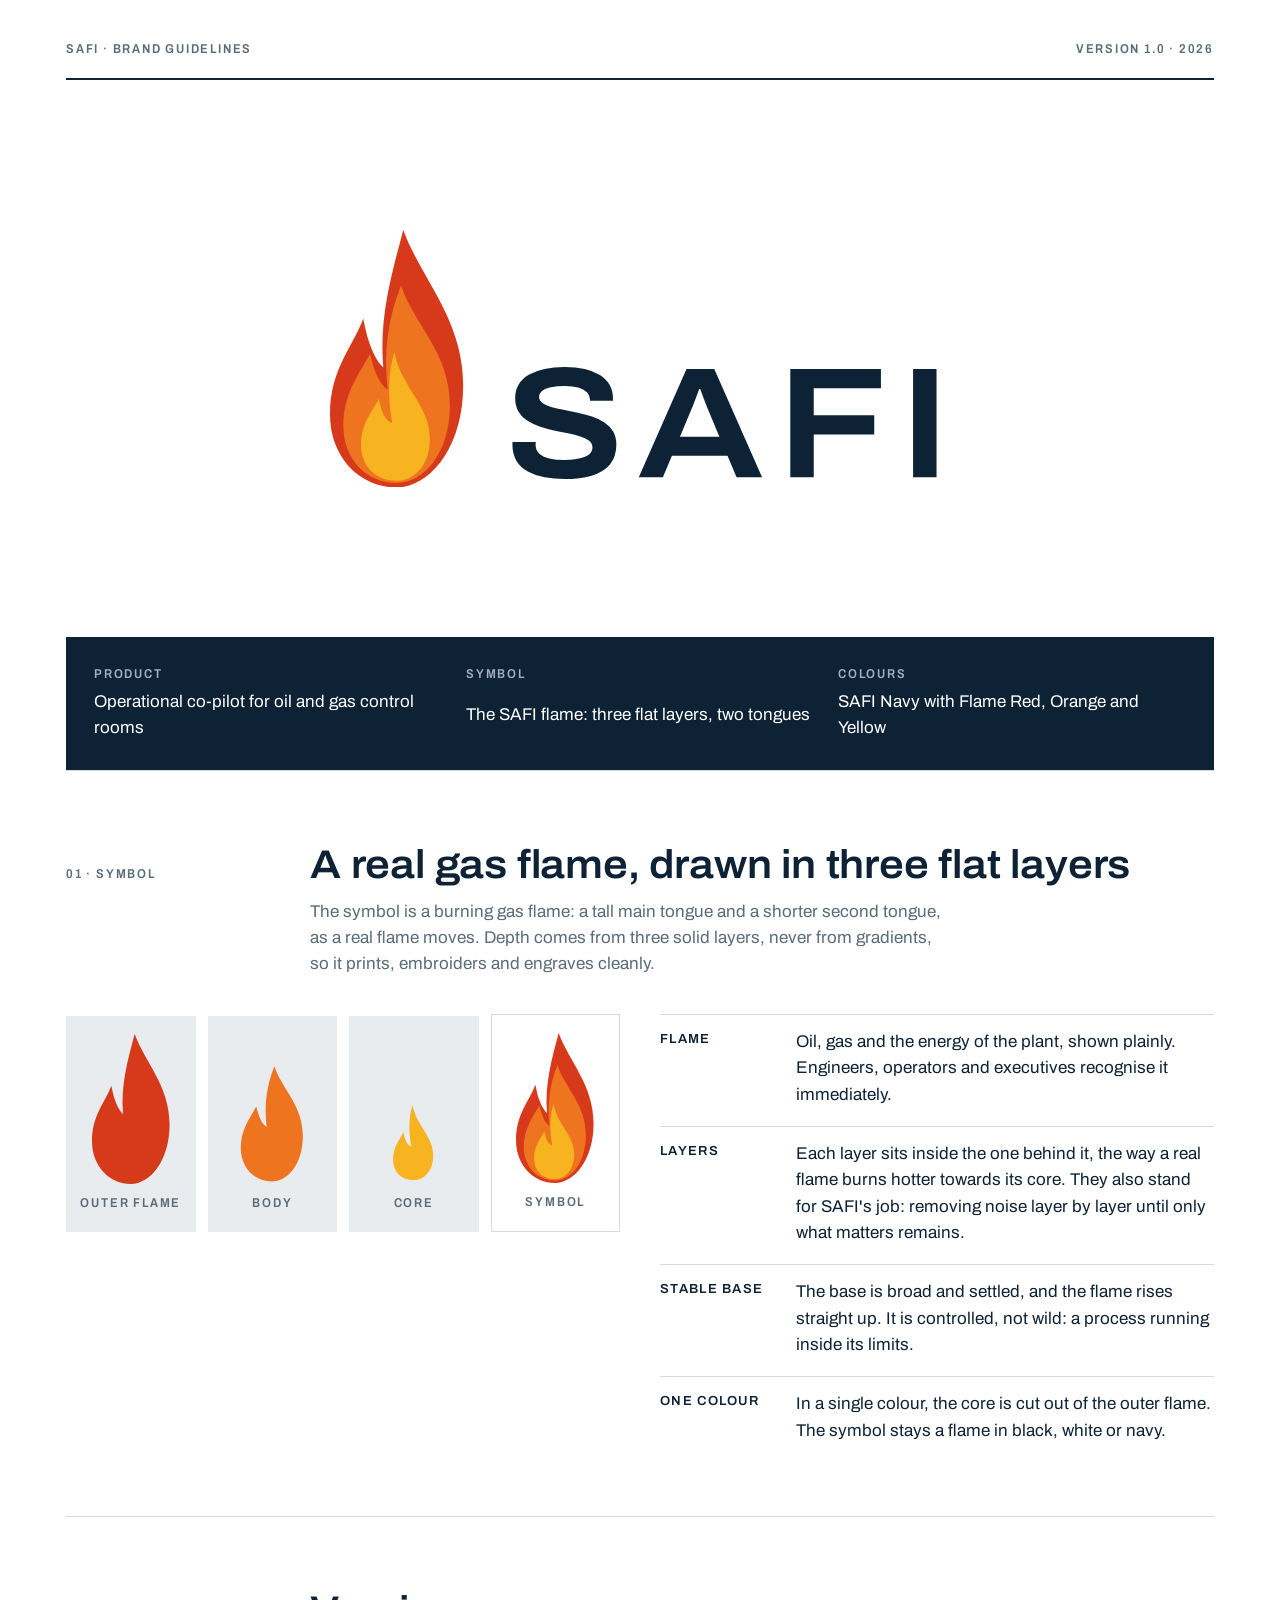
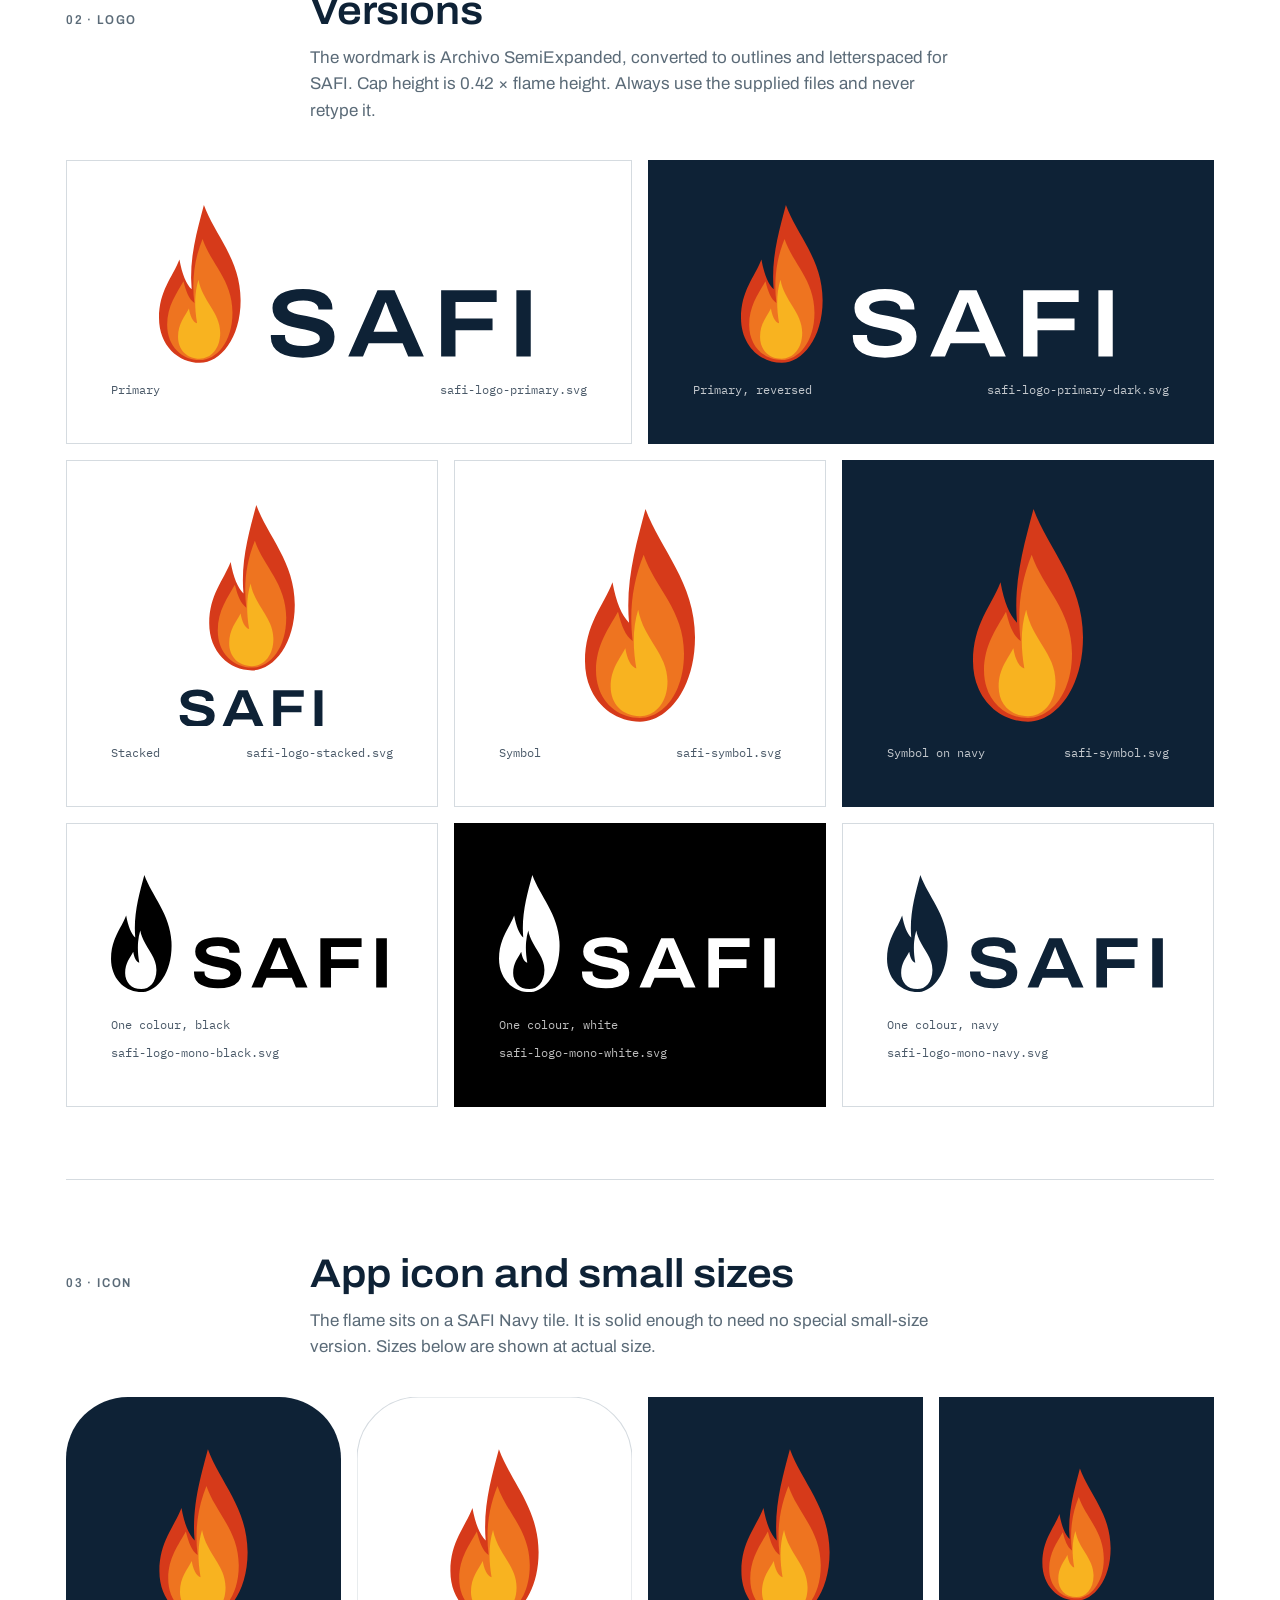
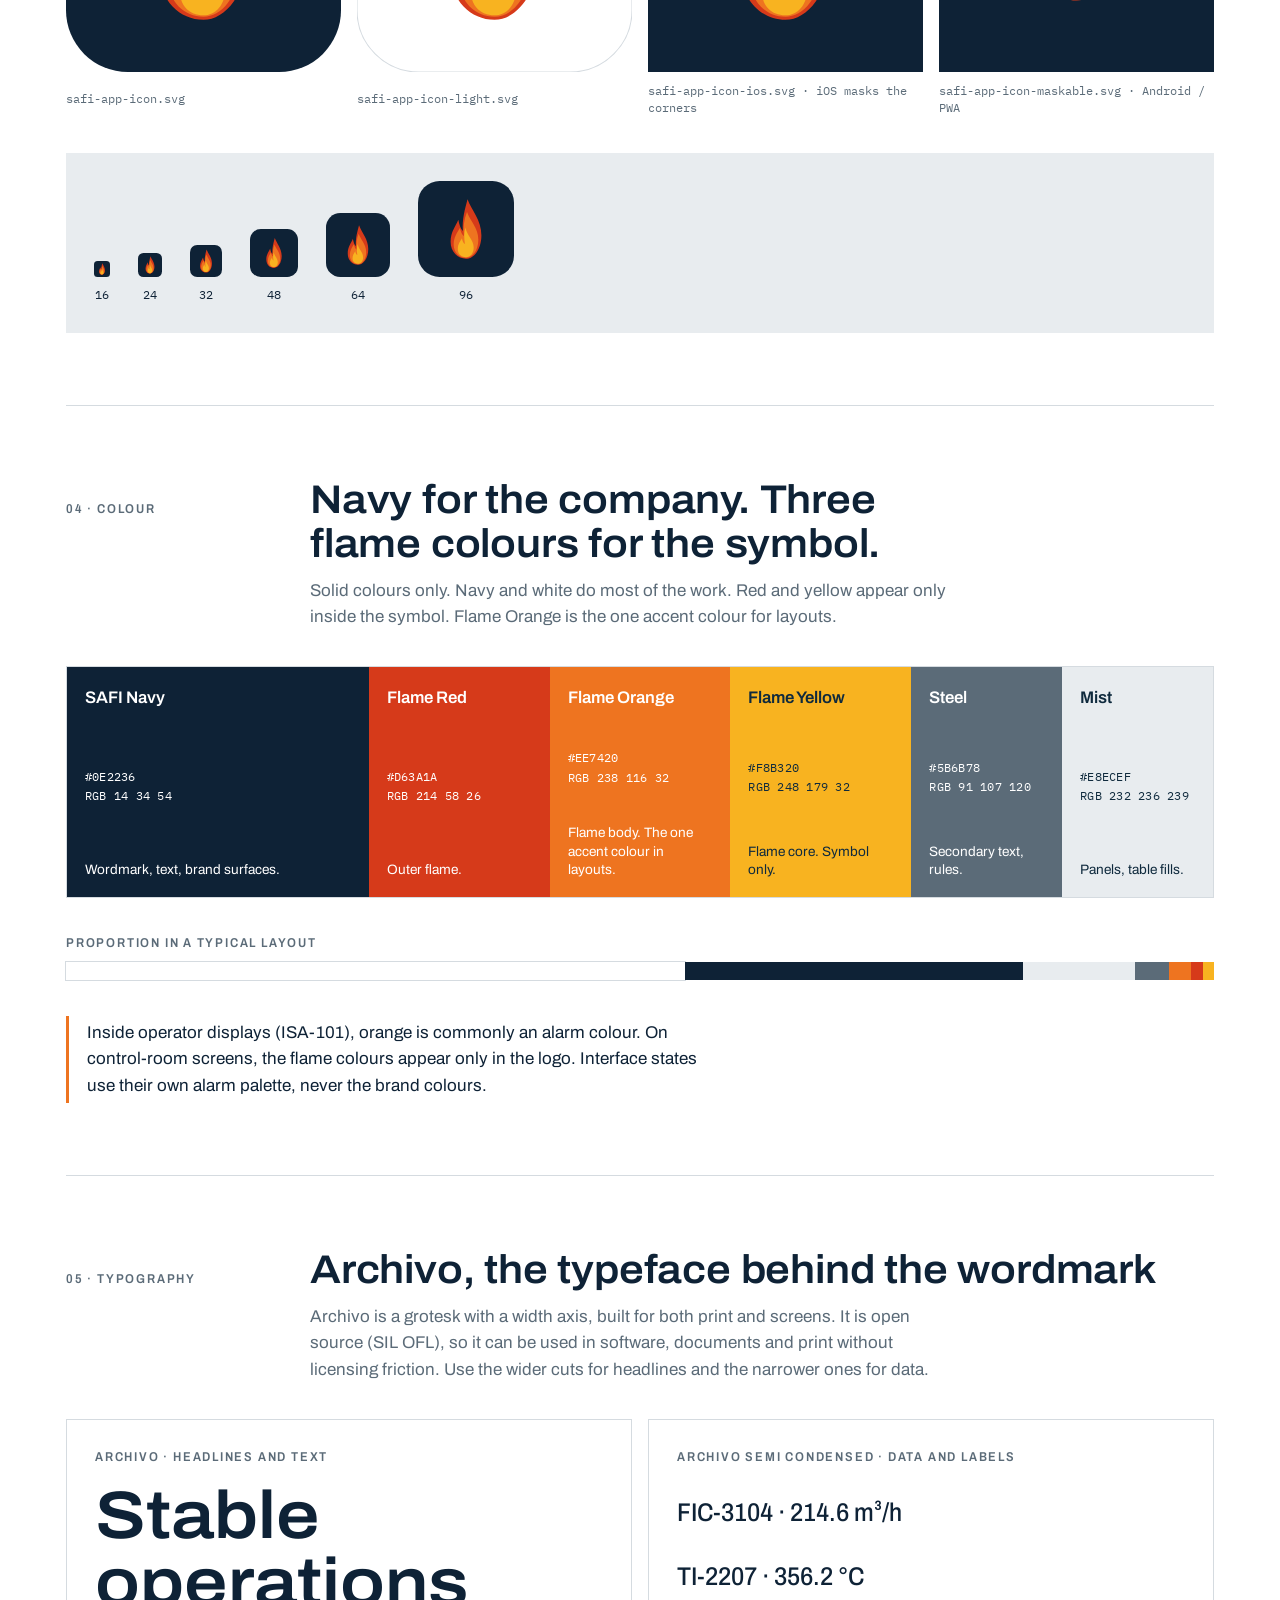
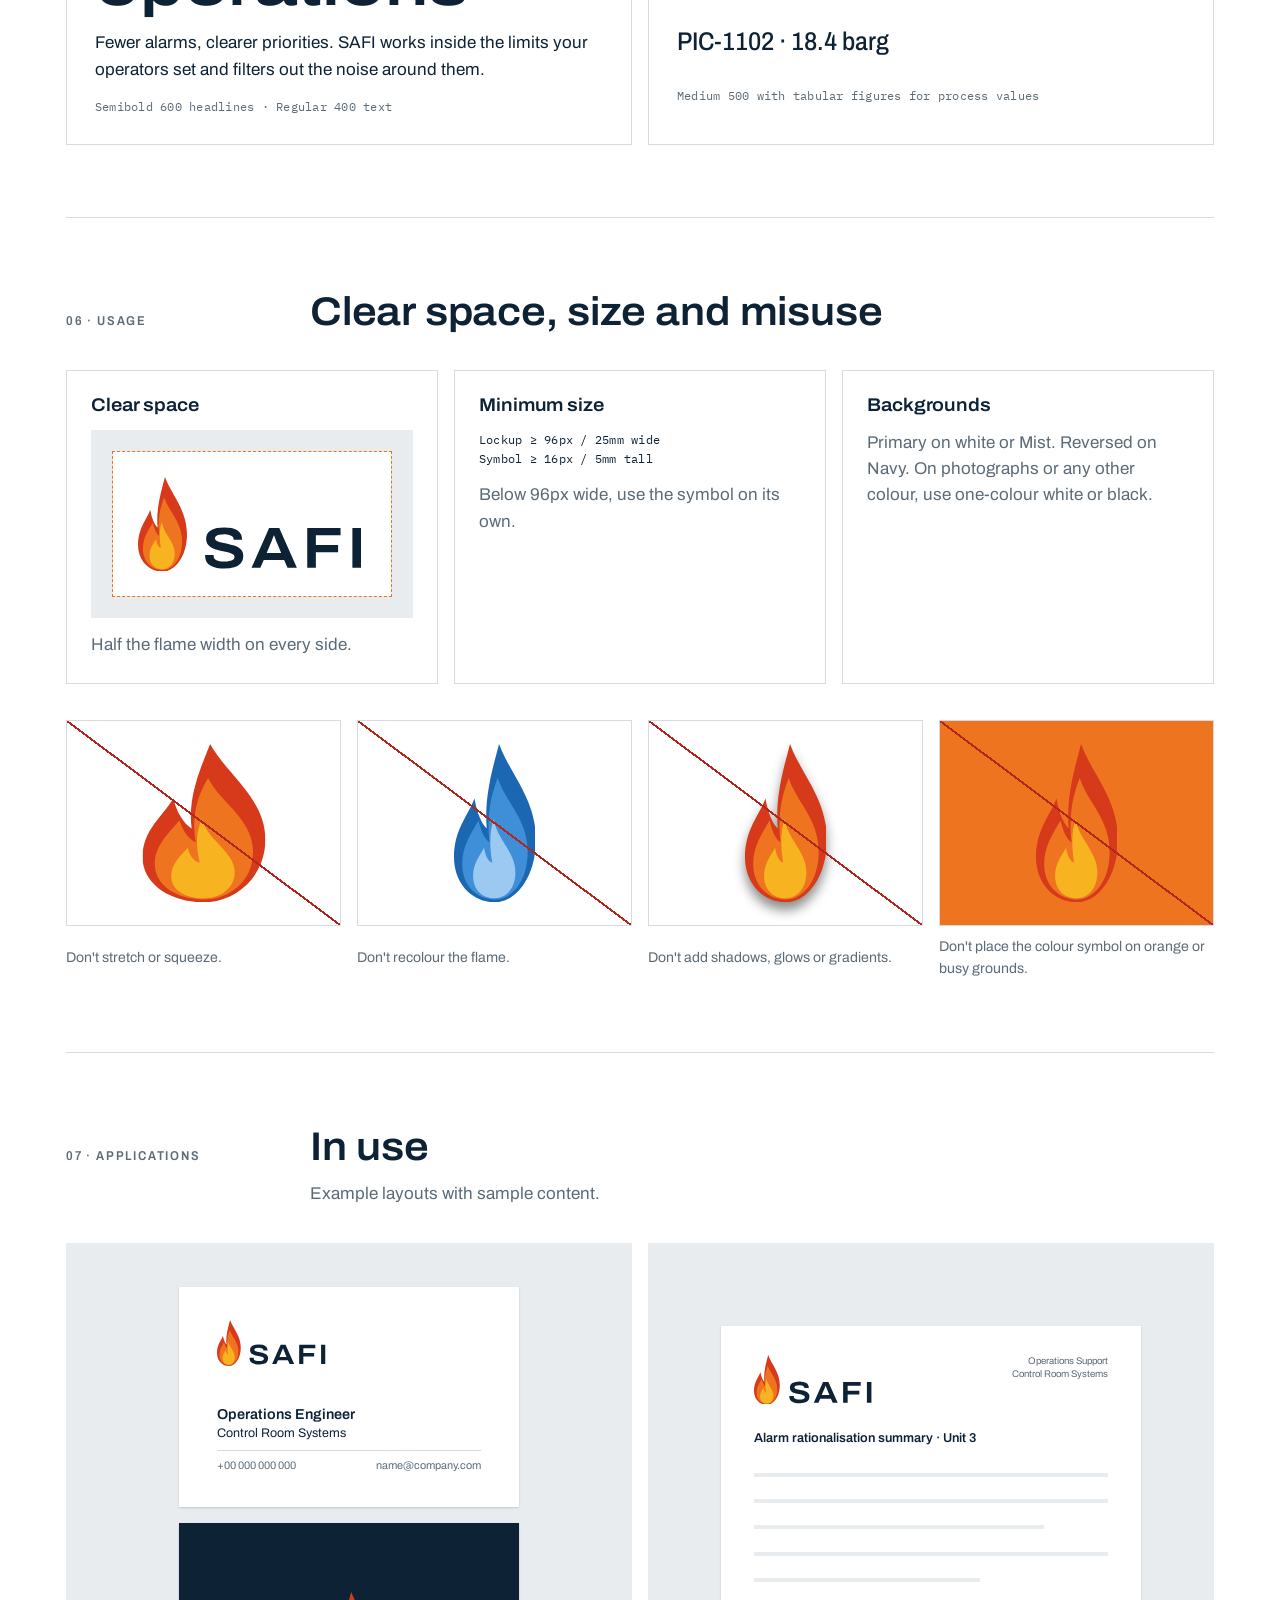
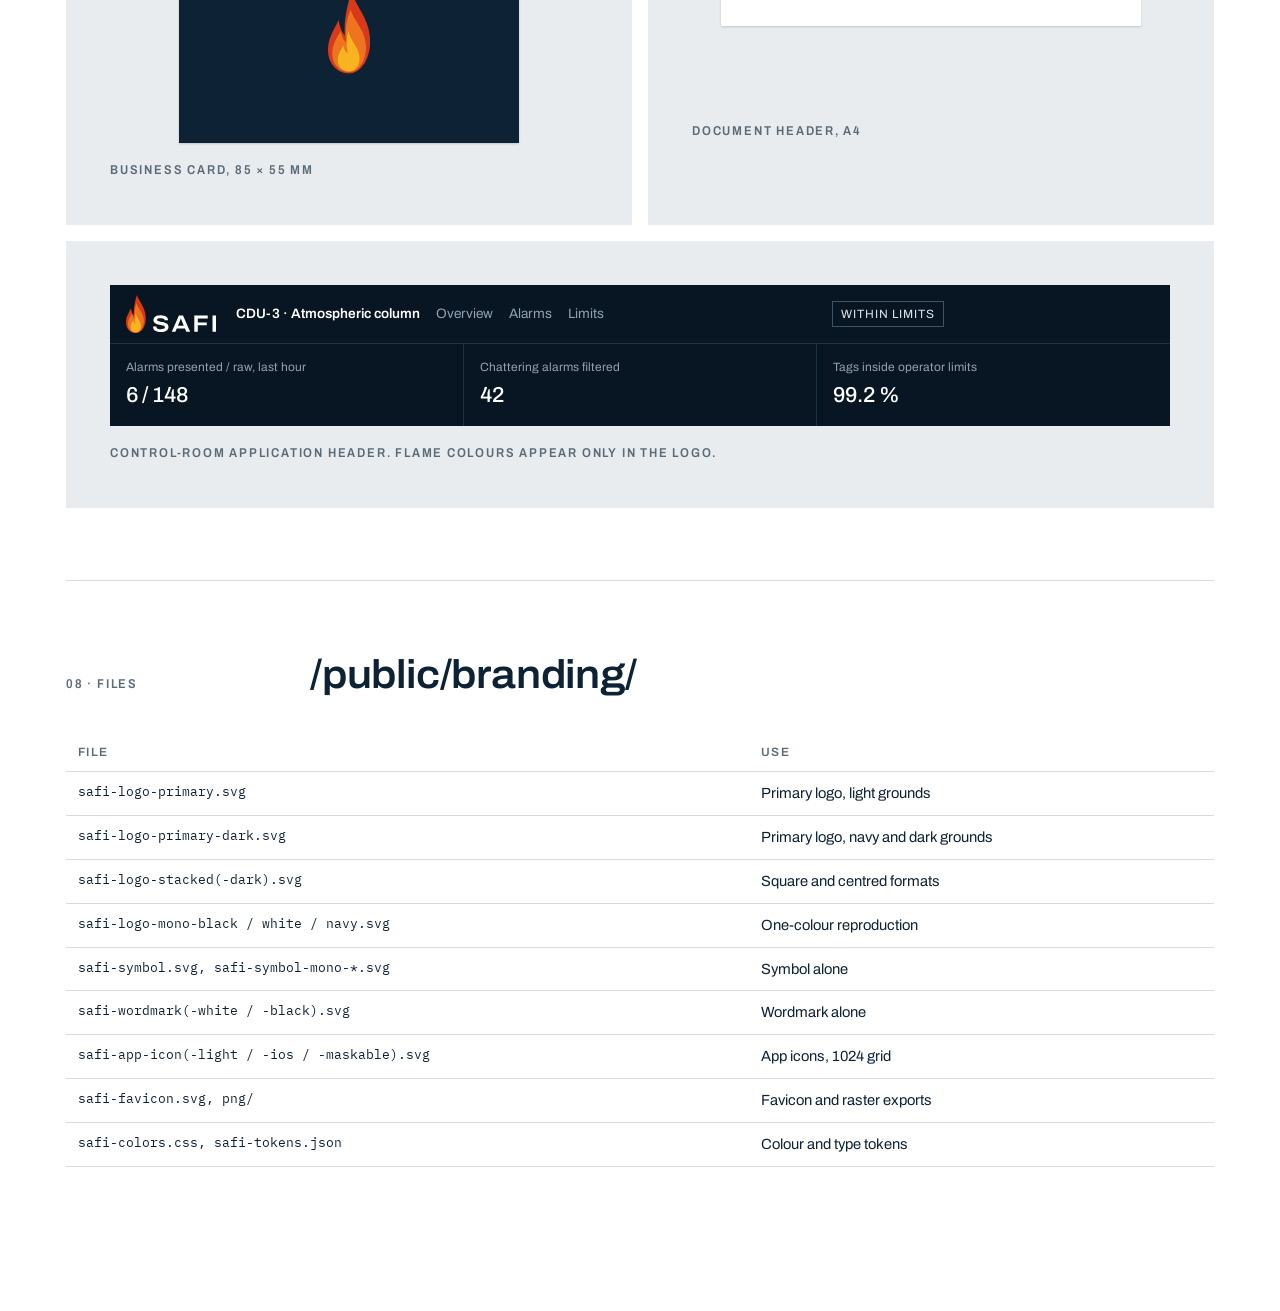
==== commit 6dd55fbb: "Redesign SAFI identity around a three-layer gas flame Replace the plate symbol with a recognisable g" ====
--- a/public/branding/brand-guide.html
+++ b/public/branding/brand-guide.html
@@ -6,23 +6,23 @@
 <link rel="icon" href="safi-favicon.svg" type="image/svg+xml">
 <title>SAFI Brand Guidelines</title>
 <meta name="claude:viewport-fit-sides" content="cover">
-<link rel="preconnect" href="https://fonts.googleapis.com"><link rel="preconnect" href="https://fonts.gstatic.com" crossorigin><link rel="stylesheet" href="https://fonts.googleapis.com/css2?family=Barlow:wght@400;500;600;700&family=Barlow+Semi+Condensed:wght@500;600&family=IBM+Plex+Mono:wght@400;500&display=swap">
+<link rel="preconnect" href="https://fonts.googleapis.com"><link rel="preconnect" href="https://fonts.gstatic.com" crossorigin><link rel="stylesheet" href="https://fonts.googleapis.com/css2?family=Archivo:wdth,wght@87..125,400..700&family=IBM+Plex+Mono:wght@400;500&display=swap">
 <style>
-/* Layout: a corporate standards manual. White sheets, navy ink, flare used
-   exactly as the identity uses it: once, where it means something. */
-:root { --navy: #0F2A3D; --flare: #DD5A1E; --white: #FFFFFF; --deep: #0A1E2C; --steel: #5B6B78; --mist: #E8ECEF; --rule: #D5DBE0;
-  --sans: "Barlow", "Helvetica Neue", Arial, sans-serif; --cond: "Barlow Semi Condensed", "Arial Narrow", sans-serif;
+/* Layout: a corporate standards manual. White sheets, navy ink; the flame
+   colours appear only where the symbol does. */
+:root { --navy: #0E2236; --flare: #EE7420; --red: #D63A1A; --yellow: #F8B320; --white: #FFFFFF; --deep: #081624; --steel: #5B6B78; --mist: #E8ECEF; --rule: #D5DBE0;
+  --sans: "Archivo", "Helvetica Neue", Arial, sans-serif; --cond: "Archivo", "Arial Narrow", sans-serif;
   --mono: "IBM Plex Mono", ui-monospace, Menlo, monospace; color-scheme: light; }
 * { box-sizing: border-box; }
 body { margin: 0; background: var(--white); color: var(--navy); font-family: var(--sans); font-size: 17px; line-height: 1.55; }
 .wrap { max-width: 1180px; margin: 0 auto; padding-block: 0 72px; padding-left: max(16px, env(safe-area-inset-left, 0px)); padding-right: max(16px, env(safe-area-inset-right, 0px)); }
-h1, h2, h3 { margin: 0; font-weight: 600; line-height: 1.1; letter-spacing: -.005em; text-wrap: balance; }
+h1, h2, h3 { margin: 0; font-weight: 600; font-stretch: 108%; line-height: 1.1; letter-spacing: -.005em; text-wrap: balance; }
 h2 { font-size: clamp(1.7rem, 3.4vw, 2.5rem); }
 h3 { font-size: 1.15rem; }
 p { margin: 0; max-width: 64ch; }
 svg, img { display: block; max-width: 100%; height: auto; }
 .mono { font-family: var(--mono); font-size: .78rem; letter-spacing: .02em; }
-.k { font-family: var(--cond); font-weight: 600; font-size: .8rem; letter-spacing: .14em; text-transform: uppercase; color: var(--steel); }
+.k { font-family: var(--cond); font-stretch: 87%; font-weight: 600; font-size: .8rem; letter-spacing: .14em; text-transform: uppercase; color: var(--steel); }
 .muted { color: var(--steel); }
 section { padding-block: 72px; border-top: 1px solid var(--rule); display: grid; gap: 36px; }
 .head { display: grid; grid-template-columns: 220px minmax(0, 1fr); gap: 24px; align-items: baseline; }
@@ -35,7 +35,10 @@
 .cover-band div { display: grid; gap: 4px; min-width: 0; }
 .cover-band .k { color: #9FB0BE; }
 .two { display: grid; grid-template-columns: minmax(0, 1fr) minmax(0, 1fr); gap: 40px; align-items: start; }
-.drawing { border: 1px solid var(--rule); }
+.anat { display: grid; grid-template-columns: repeat(4, minmax(0, 1fr)); gap: 12px; align-items: end; }
+.anat figure { margin: 0; display: grid; gap: 10px; justify-items: center; padding: 18px 10px; background: var(--mist); }
+.anat svg { height: 150px; width: auto; }
+.anat .all { background: var(--white); border: 1px solid var(--rule); }
 .list { margin: 0; padding: 0; list-style: none; display: grid; gap: 18px; }
 .list li { display: grid; grid-template-columns: 120px minmax(0, 1fr); gap: 16px; border-top: 1px solid var(--rule); padding-top: 14px; }
 .list b { font-family: var(--cond); font-weight: 600; text-transform: uppercase; letter-spacing: .1em; font-size: .82rem; }
@@ -54,7 +57,7 @@
 .icons { display: grid; grid-template-columns: repeat(4, minmax(0, 1fr)); gap: 16px; }
 .icons figure { margin: 0; display: grid; gap: 10px; }
 .icons figcaption { font-family: var(--mono); font-size: .72rem; color: var(--steel); }
-.sws { display: grid; grid-template-columns: 2.2fr 1.2fr 1.2fr 1fr 1fr 1fr; gap: 0; border: 1px solid var(--rule); }
+.sws { display: grid; grid-template-columns: 2fr 1.2fr 1.2fr 1.2fr 1fr 1fr; gap: 0; border: 1px solid var(--rule); }
 .sw { min-height: 230px; padding: 18px; display: grid; align-content: space-between; gap: 12px; min-width: 0; }
 .sw b { font-weight: 600; font-size: 1.05rem; }
 .sw .r { font-size: .85rem; line-height: 1.35; }
@@ -63,9 +66,9 @@
 .note { border-left: 3px solid var(--flare); padding: 4px 0 4px 18px; }
 .type { display: grid; grid-template-columns: minmax(0, 1fr) minmax(0, 1fr); gap: 16px; }
 .spec { border: 1px solid var(--rule); padding: 28px; display: grid; gap: 14px; min-width: 0; }
-.big { font-size: clamp(2.6rem, 6vw, 4.2rem); font-weight: 600; line-height: 1; }
+.big { font-size: clamp(2.6rem, 6vw, 4.2rem); font-weight: 600; font-stretch: 112%; line-height: 1; }
 .cond { font-family: var(--cond); }
-.vals { font-family: var(--cond); font-weight: 500; font-size: 1.6rem; font-variant-numeric: tabular-nums; }
+.vals { font-family: var(--cond); font-stretch: 87%; font-weight: 500; font-size: 1.6rem; font-variant-numeric: tabular-nums; }
 .rules3 { display: grid; grid-template-columns: repeat(3, minmax(0, 1fr)); gap: 16px; }
 .rule { border: 1px solid var(--rule); padding: 24px; display: grid; gap: 14px; align-content: start; min-width: 0; }
 .cs { padding: 22px; background: var(--mist); } .cs-box { outline: 1px dashed var(--flare); padding: 9%; background: var(--white); }
@@ -81,7 +84,7 @@
 .app .cap { justify-self: start; }
 .card { width: min(100%, 340px); aspect-ratio: 85 / 55; background: var(--white); padding: 7% 8%; display: grid; grid-template-rows: auto 1fr auto; box-shadow: 0 1px 2px rgba(10,30,44,.18); }
 .card.back { background: var(--navy); place-items: center; grid-template-rows: 1fr; }
-.card.back svg { width: 26%; }
+.card.back svg { width: 16%; }
 .card .lg { width: 42%; }
 .card .who { align-self: end; font-size: .78rem; line-height: 1.35; }
 .card .who b { font-weight: 600; font-size: .9rem; }
@@ -110,6 +113,7 @@
 th { font-family: var(--cond); font-weight: 600; letter-spacing: .12em; text-transform: uppercase; font-size: .75rem; color: var(--steel); }
 td:first-child { font-family: var(--mono); font-size: .8rem; white-space: nowrap; }
 @media (max-width: 900px) {
+  .anat { grid-template-columns: repeat(2, minmax(0, 1fr)); }
   .head, .two, .type, .apps { grid-template-columns: minmax(0, 1fr); }
   .grid6 { grid-template-columns: minmax(0, 1fr); } .s3, .s2 { grid-column: auto; }
   .icons, .donts { grid-template-columns: repeat(2, minmax(0, 1fr)); }
@@ -124,79 +128,84 @@
 <div class="wrap">
   <header class="cover">
     <div class="cover-top"><span class="k">SAFI · Brand guidelines</span><span class="k">Version 1.0 · 2026</span></div>
-    <div class="cover-logo"><svg viewBox="12 9.06 289.781 98.94" role="img" aria-label="SAFI"><g><path fill="#0F2A3D" d="M13.11 98.431 A12 12 0 0 0 24.862 108 L36 108 L36 34.805 A48 48 0 0 1 35.995 20.538 A96 96 0 0 0 13.11 98.431Z M106.89 98.431 A96 96 0 0 0 84 20.502 L84 108 L95.138 108 A12 12 0 0 0 106.89 98.431Z"/><path fill="#DD5A1E" d="M72 9.06 A96 96 0 0 0 72 9.06 A72 72 0 0 1 48 60 L48 108 L72 108 L72 9.06Z"/></g><path fill="#0F2A3D" transform="translate(132 56.551) scale(0.514)" d="M29 58 L53 58 A13 13 0 1 1 53 84 L2 84 L2 100 L53 100 A29 29 0 1 0 53 42 L29 42 A13 13 0 1 1 29 16 L80 16 L80 0 L29 0 A29 29 0 1 0 29 58Z M172.524 78 L180.884 100 L198 100 L160 0 L142 0 L104 100 L121.116 100 L129.476 78 L172.524 78Z M135.556 62 L151 21.359 L166.444 62 L135.556 62Z M234 0 L218 0 L218 100 L234 100 L234 60 L280 60 L280 44 L234 44 L234 16 L288 16 L288 0 L234 0Z M314 100 L330 100 L330 0 L314 0 L314 100Z"/></svg></div>
+    <div class="cover-logo"><svg viewBox="20 2 558.67 232" role="img" aria-label="SAFI"><g><path fill="#D63A1A" d="M86 2C102 46 140 82 140 142C140 198 110 234 80 234C48 234 20 208 20 168C20 128 40 108 50 82C54 104 60 118 68 126C64 80 76 40 86 2Z"/><path fill="#EE7420" d="M84 52C96 88 128 112 128 160C128 204 104 230 80 230C54 230 32 210 32 178C32 150 46 132 56 114C60 130 64 140 72 146C68 112 72 82 84 52Z"/><path fill="#F8B320" d="M78 112C84 144 110 160 110 190C110 214 96 228 80 228C60 228 48 214 48 196C48 176 58 166 64 154C66 166 70 174 76 176C72 152 72 132 78 112Z"/></g><path fill="#0E2236" transform="translate(177.12 127.28) scale(0.14204)" d="M383.8 698Q315.6 698 255.2 687Q194.7 676 148.8 650.4Q102.9 624.9 76.9 582.9Q51 540.9 51 479Q51 475.1 51.2 470.7Q51.4 466.2 52 463.6H199.4Q198.9 466.6 198.4 471.9Q198 477.3 198 482.5Q198 514.3 220.3 535.4Q242.6 556.5 284.3 566.9Q325.9 577.3 382 577.3Q411.7 577.3 438.2 574.2Q464.7 571.2 486.7 565.2Q508.7 559.2 524.9 549.9Q541.2 540.5 549.9 527.7Q558.7 514.9 558.7 498.7Q558.7 471.9 538.1 455.2Q517.6 438.5 482.6 427.3Q447.7 416.2 403.9 407.6Q360.1 399 313.5 389.3Q267 379.6 223.2 364.6Q179.4 349.6 144.4 327Q109.5 304.4 89 269.2Q68.4 234.1 68.4 183.9Q68.4 134.9 90.7 97.9Q112.9 61 154.7 36.4Q196.4 11.8 254.3 -0.4Q312.2 -12.6 383.4 -12.6Q453.2 -12.6 509.6 0Q566 12.7 606.1 37.9Q646.1 63.2 667.4 100.5Q688.7 137.8 688.8 187.1V200.8H543.3V190Q543.3 165 523.6 146.7Q503.8 128.3 468.8 117.9Q433.7 107.4 387.6 107.4Q331.3 107.4 294.1 115.9Q257 124.4 238.6 140Q220.2 155.5 220.2 176.3Q220.2 199.8 240.8 215Q261.3 230.2 296.3 240.2Q331.2 250.2 375 258.6Q418.8 266.9 465.4 277Q511.9 287.1 555.7 301.5Q599.5 316 634.5 339Q669.4 362 689.9 396.3Q710.5 430.5 710.5 479.6Q710.5 558.6 668.7 606.8Q626.9 655 553.2 676.5Q479.5 698 383.8 698ZM852.7 686 1155.5 -0.6H1331.7L1634.9 686H1473.1L1415.5 550.2H1063.1L1005.5 686ZM1114.1 430H1364.1L1292.8 258.2Q1288.4 247.8 1281.2 229.7Q1274 211.6 1266.5 191.3Q1259 171.1 1252.4 153.3Q1245.8 135.5 1242.6 126.8H1236.1Q1228.9 146.5 1219.2 172.2Q1209.5 197.9 1200.4 221.4Q1191.4 244.8 1185.4 258.7ZM1814 686V-0.6H2388.9V122.3H1962.7V292.6H2346.3V415.3H1962.7V686ZM2593 686V-0.6H2741.7V686Z"/></svg></div>
     <div class="cover-band">
       <div><span class="k">Product</span><span>Operational co-pilot for oil and gas control rooms</span></div>
-      <div><span class="k">Symbol</span><span>Laminar: three plates, one flame</span></div>
-      <div><span class="k">Colours</span><span>SAFI Navy and Flare</span></div>
+      <div><span class="k">Symbol</span><span>The SAFI flame: three flat layers, two tongues</span></div>
+      <div><span class="k">Colours</span><span>SAFI Navy with Flame Red, Orange and Yellow</span></div>
     </div>
   </header>
 
   <section>
-    <div class="head"><span class="k">01 · Symbol</span><div><h2>Three plates. The flame exists where they agree.</h2><p class="muted">The symbol is not a drawing of a flame. It is a flame built with compass and straight-edge, then read through three equal plates. Only the outline that survives the plates is kept.</p></div></div>
+    <div class="head"><span class="k">01 · Symbol</span><div><h2>A real gas flame, drawn in three flat layers</h2><p class="muted">The symbol is a burning gas flame: a tall main tongue and a shorter second tongue, as a real flame moves. Depth comes from three solid layers, never from gradients, so it prints, embroiders and engraves cleanly.</p></div></div>
     <div class="two">
-      <div class="drawing"><svg viewBox="-24 -24 168 168" role="img" aria-label="Construction"><defs><clipPath id="clf"><rect x="-24" y="-24" width="168" height="168"/></clipPath></defs><rect x="-40" y="-40" width="200" height="200" fill="#fff"/><line x1="0" y1="0" x2="0" y2="120" stroke="#000" stroke-opacity=".12" stroke-width=".45"/><line x1="0" y1="0" x2="120" y2="0" stroke="#000" stroke-opacity=".12" stroke-width=".45"/><line x1="6" y1="0" x2="6" y2="120" stroke="#000" stroke-opacity=".12" stroke-width=".25"/><line x1="0" y1="6" x2="120" y2="6" stroke="#000" stroke-opacity=".12" stroke-width=".25"/><line x1="12" y1="0" x2="12" y2="120" stroke="#000" stroke-opacity=".12" stroke-width=".25"/><line x1="0" y1="12" x2="120" y2="12" stroke="#000" stroke-opacity=".12" stroke-width=".25"/><line x1="18" y1="0" x2="18" y2="120" stroke="#000" stroke-opacity=".12" stroke-width=".25"/><line x1="0" y1="18" x2="120" y2="18" stroke="#000" stroke-opacity=".12" stroke-width=".25"/><line x1="24" y1="0" x2="24" y2="120" stroke="#000" stroke-opacity=".12" stroke-width=".45"/><line x1="0" y1="24" x2="120" y2="24" stroke="#000" stroke-opacity=".12" stroke-width=".45"/><line x1="30" y1="0" x2="30" y2="120" stroke="#000" stroke-opacity=".12" stroke-width=".25"/><line x1="0" y1="30" x2="120" y2="30" stroke="#000" stroke-opacity=".12" stroke-width=".25"/><line x1="36" y1="0" x2="36" y2="120" stroke="#000" stroke-opacity=".12" stroke-width=".25"/><line x1="0" y1="36" x2="120" y2="36" stroke="#000" stroke-opacity=".12" stroke-width=".25"/><line x1="42" y1="0" x2="42" y2="120" stroke="#000" stroke-opacity=".12" stroke-width=".25"/><line x1="0" y1="42" x2="120" y2="42" stroke="#000" stroke-opacity=".12" stroke-width=".25"/><line x1="48" y1="0" x2="48" y2="120" stroke="#000" stroke-opacity=".12" stroke-width=".45"/><line x1="0" y1="48" x2="120" y2="48" stroke="#000" stroke-opacity=".12" stroke-width=".45"/><line x1="54" y1="0" x2="54" y2="120" stroke="#000" stroke-opacity=".12" stroke-width=".25"/><line x1="0" y1="54" x2="120" y2="54" stroke="#000" stroke-opacity=".12" stroke-width=".25"/><line x1="60" y1="0" x2="60" y2="120" stroke="#000" stroke-opacity=".12" stroke-width=".25"/><line x1="0" y1="60" x2="120" y2="60" stroke="#000" stroke-opacity=".12" stroke-width=".25"/><line x1="66" y1="0" x2="66" y2="120" stroke="#000" stroke-opacity=".12" stroke-width=".25"/><line x1="0" y1="66" x2="120" y2="66" stroke="#000" stroke-opacity=".12" stroke-width=".25"/><line x1="72" y1="0" x2="72" y2="120" stroke="#000" stroke-opacity=".12" stroke-width=".45"/><line x1="0" y1="72" x2="120" y2="72" stroke="#000" stroke-opacity=".12" stroke-width=".45"/><line x1="78" y1="0" x2="78" y2="120" stroke="#000" stroke-opacity=".12" stroke-width=".25"/><line x1="0" y1="78" x2="120" y2="78" stroke="#000" stroke-opacity=".12" stroke-width=".25"/><line x1="84" y1="0" x2="84" y2="120" stroke="#000" stroke-opacity=".12" stroke-width=".25"/><line x1="0" y1="84" x2="120" y2="84" stroke="#000" stroke-opacity=".12" stroke-width=".25"/><line x1="90" y1="0" x2="90" y2="120" stroke="#000" stroke-opacity=".12" stroke-width=".25"/><line x1="0" y1="90" x2="120" y2="90" stroke="#000" stroke-opacity=".12" stroke-width=".25"/><line x1="96" y1="0" x2="96" y2="120" stroke="#000" stroke-opacity=".12" stroke-width=".45"/><line x1="0" y1="96" x2="120" y2="96" stroke="#000" stroke-opacity=".12" stroke-width=".45"/><line x1="102" y1="0" x2="102" y2="120" stroke="#000" stroke-opacity=".12" stroke-width=".25"/><line x1="0" y1="102" x2="120" y2="102" stroke="#000" stroke-opacity=".12" stroke-width=".25"/><line x1="108" y1="0" x2="108" y2="120" stroke="#000" stroke-opacity=".12" stroke-width=".25"/><line x1="0" y1="108" x2="120" y2="108" stroke="#000" stroke-opacity=".12" stroke-width=".25"/><line x1="114" y1="0" x2="114" y2="120" stroke="#000" stroke-opacity=".12" stroke-width=".25"/><line x1="0" y1="114" x2="120" y2="114" stroke="#000" stroke-opacity=".12" stroke-width=".25"/><line x1="120" y1="0" x2="120" y2="120" stroke="#000" stroke-opacity=".12" stroke-width=".45"/><line x1="0" y1="120" x2="120" y2="120" stroke="#000" stroke-opacity=".12" stroke-width=".45"/><path d="M13.11 98.431 A12 12 0 0 0 24.862 108 L36 108 L36 34.805 A48 48 0 0 1 35.995 20.538 A96 96 0 0 0 13.11 98.431Z M72 9.06 A96 96 0 0 0 72 9.06 A72 72 0 0 1 48 60 L48 108 L72 108 L72 9.06Z M95.138 108 A12 12 0 0 0 106.89 98.431 A96 96 0 0 0 84 20.502 L84 108 L95.138 108Z" fill="#000" fill-opacity=".1" stroke="#000" stroke-width=".6"/><g clip-path="url(#clf)"><circle cx="108" cy="84" r="96" fill="none" stroke="#000" stroke-opacity=".55" stroke-width=".35" stroke-dasharray="1.6 1.2"/><circle cx="108" cy="84" r=".7" fill="#000" fill-opacity=".55"/><circle cx="12" cy="84" r="96" fill="none" stroke="#000" stroke-opacity=".55" stroke-width=".35" stroke-dasharray="1.6 1.2"/><circle cx="12" cy="84" r=".7" fill="#000" fill-opacity=".55"/><circle cx="0.053" cy="6.287" r="72" fill="none" stroke="#000" stroke-opacity=".55" stroke-width=".35" stroke-dasharray="1.6 1.2"/><circle cx="0.053" cy="6.287" r=".7" fill="#000" fill-opacity=".55"/><circle cx="83.464" cy="27.654" r="48" fill="none" stroke="#000" stroke-opacity=".55" stroke-width=".35" stroke-dasharray="1.6 1.2"/><circle cx="83.464" cy="27.654" r=".7" fill="#000" fill-opacity=".55"/><circle cx="24.862" cy="96" r="12" fill="none" stroke="#000" stroke-opacity=".55" stroke-width=".35" stroke-dasharray="1.6 1.2"/><circle cx="24.862" cy="96" r=".7" fill="#000" fill-opacity=".55"/><circle cx="95.138" cy="96" r="12" fill="none" stroke="#000" stroke-opacity=".55" stroke-width=".35" stroke-dasharray="1.6 1.2"/><circle cx="95.138" cy="96" r=".7" fill="#000" fill-opacity=".55"/></g><circle cx="72" cy="9.06" r="1.1" fill="#000"/><text x="74.2" y="6.86" font-size="4.2" font-family="IBM Plex Mono, monospace" text-anchor="start" fill="#000">T</text><circle cx="36" cy="20.502" r="1.1" fill="#000"/><text x="33.8" y="18.302" font-size="4.2" font-family="IBM Plex Mono, monospace" text-anchor="end" fill="#000">T₂</text><circle cx="48" cy="60" r="1.1" fill="#000"/><text x="50.2" y="64.5" font-size="4.2" font-family="IBM Plex Mono, monospace" text-anchor="start" fill="#000">N</text><line x1="-24" y1="108" x2="144" y2="108" stroke="#000" stroke-width=".35"/><rect x="12" y="-24" width="24" height="168" fill="none" stroke="#000" stroke-width=".35" stroke-dasharray="3 1.5"/><rect x="48" y="-24" width="24" height="168" fill="none" stroke="#000" stroke-width=".35" stroke-dasharray="3 1.5"/><rect x="84" y="-24" width="24" height="168" fill="none" stroke="#000" stroke-width=".35" stroke-dasharray="3 1.5"/></svg></div>
+      <div class="anat">
+        <figure><svg viewBox="20 2 120 232"><path fill="#D63A1A" d="M86 2C102 46 140 82 140 142C140 198 110 234 80 234C48 234 20 208 20 168C20 128 40 108 50 82C54 104 60 118 68 126C64 80 76 40 86 2Z"/></svg><figcaption class="k">Outer flame</figcaption></figure>
+        <figure><svg viewBox="20 2 120 232"><path fill="#EE7420" d="M84 52C96 88 128 112 128 160C128 204 104 230 80 230C54 230 32 210 32 178C32 150 46 132 56 114C60 130 64 140 72 146C68 112 72 82 84 52Z"/></svg><figcaption class="k">Body</figcaption></figure>
+        <figure><svg viewBox="20 2 120 232"><path fill="#F8B320" d="M78 112C84 144 110 160 110 190C110 214 96 228 80 228C60 228 48 214 48 196C48 176 58 166 64 154C66 166 70 174 76 176C72 152 72 132 78 112Z"/></svg><figcaption class="k">Core</figcaption></figure>
+        <figure class="all"><svg viewBox="20 2 120 232" role="img" aria-label="SAFI symbol"><g><path fill="#D63A1A" d="M86 2C102 46 140 82 140 142C140 198 110 234 80 234C48 234 20 208 20 168C20 128 40 108 50 82C54 104 60 118 68 126C64 80 76 40 86 2Z"/><path fill="#EE7420" d="M84 52C96 88 128 112 128 160C128 204 104 230 80 230C54 230 32 210 32 178C32 150 46 132 56 114C60 130 64 140 72 146C68 112 72 82 84 52Z"/><path fill="#F8B320" d="M78 112C84 144 110 160 110 190C110 214 96 228 80 228C60 228 48 214 48 196C48 176 58 166 64 154C66 166 70 174 76 176C72 152 72 132 78 112Z"/></g></svg><figcaption class="k">Symbol</figcaption></figure>
+      </div>
       <ul class="list">
-        <li><b>Plates</b><p>Filter elements, heat-exchanger plates, the level bars on an operator display. Equal width, equal gaps, one base line: control and stability.</p></li>
-        <li><b>Gaps</b><p>What is taken out. SAFI filters noise and nuisance alarms so that only what matters reaches the operator.</p></li>
-        <li><b>Flare core</b><p>The centre plate carries the main tongue and is the only coloured part. Energy sits at the centre, and everything around it is held steady.</p></li>
-        <li><b>Geometry</b><p>Grid module 6. Plates 24, gaps 12. Six construction circles, and the tips fall exactly on the plate edges. Every edge in the file is a circular arc or a straight line.</p></li>
+        <li><b>Flame</b><p>Oil, gas and the energy of the plant, shown plainly. Engineers, operators and executives recognise it immediately.</p></li>
+        <li><b>Layers</b><p>Each layer sits inside the one behind it, the way a real flame burns hotter towards its core. They also stand for SAFI's job: removing noise layer by layer until only what matters remains.</p></li>
+        <li><b>Stable base</b><p>The base is broad and settled, and the flame rises straight up. It is controlled, not wild: a process running inside its limits.</p></li>
+        <li><b>One colour</b><p>In a single colour, the core is cut out of the outer flame. The symbol stays a flame in black, white or navy.</p></li>
       </ul>
     </div>
   </section>
 
   <section>
-    <div class="head"><span class="k">02 · Logo</span><div><h2>Versions</h2><p class="muted">The wordmark is drawn, not typeset. Strokes and terminals are vertical or horizontal like the plates, and the letters sit on the symbol's base line. Cap height is 0.52 × symbol height, and the gap between symbol and word is one plate width.</p></div></div>
+    <div class="head"><span class="k">02 · Logo</span><div><h2>Versions</h2><p class="muted">The wordmark is Archivo SemiExpanded, converted to outlines and letterspaced for SAFI. Cap height is 0.42 × flame height. Always use the supplied files and never retype it.</p></div></div>
     <div class="grid6">
-      <div class="tile s3"><div class="art"><div class="lk"><svg viewBox="12 9.06 289.781 98.94" role="img" aria-label="SAFI"><g><path fill="#0F2A3D" d="M13.11 98.431 A12 12 0 0 0 24.862 108 L36 108 L36 34.805 A48 48 0 0 1 35.995 20.538 A96 96 0 0 0 13.11 98.431Z M106.89 98.431 A96 96 0 0 0 84 20.502 L84 108 L95.138 108 A12 12 0 0 0 106.89 98.431Z"/><path fill="#DD5A1E" d="M72 9.06 A96 96 0 0 0 72 9.06 A72 72 0 0 1 48 60 L48 108 L72 108 L72 9.06Z"/></g><path fill="#0F2A3D" transform="translate(132 56.551) scale(0.514)" d="M29 58 L53 58 A13 13 0 1 1 53 84 L2 84 L2 100 L53 100 A29 29 0 1 0 53 42 L29 42 A13 13 0 1 1 29 16 L80 16 L80 0 L29 0 A29 29 0 1 0 29 58Z M172.524 78 L180.884 100 L198 100 L160 0 L142 0 L104 100 L121.116 100 L129.476 78 L172.524 78Z M135.556 62 L151 21.359 L166.444 62 L135.556 62Z M234 0 L218 0 L218 100 L234 100 L234 60 L280 60 L280 44 L234 44 L234 16 L288 16 L288 0 L234 0Z M314 100 L330 100 L330 0 L314 0 L314 100Z"/></svg></div></div><div class="cap"><span>Primary</span><span>safi-logo-primary.svg</span></div></div>
-      <div class="tile navy s3"><div class="art"><div class="lk"><svg viewBox="12 9.06 289.781 98.94" role="img" aria-label="SAFI"><g><path fill="#FFFFFF" d="M13.11 98.431 A12 12 0 0 0 24.862 108 L36 108 L36 34.805 A48 48 0 0 1 35.995 20.538 A96 96 0 0 0 13.11 98.431Z M106.89 98.431 A96 96 0 0 0 84 20.502 L84 108 L95.138 108 A12 12 0 0 0 106.89 98.431Z"/><path fill="#DD5A1E" d="M72 9.06 A96 96 0 0 0 72 9.06 A72 72 0 0 1 48 60 L48 108 L72 108 L72 9.06Z"/></g><path fill="#FFFFFF" transform="translate(132 56.551) scale(0.514)" d="M29 58 L53 58 A13 13 0 1 1 53 84 L2 84 L2 100 L53 100 A29 29 0 1 0 53 42 L29 42 A13 13 0 1 1 29 16 L80 16 L80 0 L29 0 A29 29 0 1 0 29 58Z M172.524 78 L180.884 100 L198 100 L160 0 L142 0 L104 100 L121.116 100 L129.476 78 L172.524 78Z M135.556 62 L151 21.359 L166.444 62 L135.556 62Z M234 0 L218 0 L218 100 L234 100 L234 60 L280 60 L280 44 L234 44 L234 16 L288 16 L288 0 L234 0Z M314 100 L330 100 L330 0 L314 0 L314 100Z"/></svg></div></div><div class="cap"><span>Primary, reversed</span><span>safi-logo-primary-dark.svg</span></div></div>
-      <div class="tile s2"><div class="art"><div class="st"><svg viewBox="0 0 117.541 156.325" role="img" aria-label="SAFI"><g transform="translate(-1.23 -9.06) scale(1)"><path fill="#0F2A3D" d="M13.11 98.431 A12 12 0 0 0 24.862 108 L36 108 L36 34.805 A48 48 0 0 1 35.995 20.538 A96 96 0 0 0 13.11 98.431Z M106.89 98.431 A96 96 0 0 0 84 20.502 L84 108 L95.138 108 A12 12 0 0 0 106.89 98.431Z"/><path fill="#DD5A1E" d="M72 9.06 A96 96 0 0 0 72 9.06 A72 72 0 0 1 48 60 L48 108 L72 108 L72 9.06Z"/></g><path fill="#0F2A3D" transform="translate(0 120.707) scale(0.356)" d="M29 58 L53 58 A13 13 0 1 1 53 84 L2 84 L2 100 L53 100 A29 29 0 1 0 53 42 L29 42 A13 13 0 1 1 29 16 L80 16 L80 0 L29 0 A29 29 0 1 0 29 58Z M172.524 78 L180.884 100 L198 100 L160 0 L142 0 L104 100 L121.116 100 L129.476 78 L172.524 78Z M135.556 62 L151 21.359 L166.444 62 L135.556 62Z M234 0 L218 0 L218 100 L234 100 L234 60 L280 60 L280 44 L234 44 L234 16 L288 16 L288 0 L234 0Z M314 100 L330 100 L330 0 L314 0 L314 100Z"/></svg></div></div><div class="cap"><span>Stacked</span><span>safi-logo-stacked.svg</span></div></div>
-      <div class="tile s2"><div class="art"><div class="sy"><svg viewBox="12 9.06 96 98.94" role="img" aria-label="SAFI symbol"><g><path fill="#0F2A3D" d="M13.11 98.431 A12 12 0 0 0 24.862 108 L36 108 L36 34.805 A48 48 0 0 1 35.995 20.538 A96 96 0 0 0 13.11 98.431Z M106.89 98.431 A96 96 0 0 0 84 20.502 L84 108 L95.138 108 A12 12 0 0 0 106.89 98.431Z"/><path fill="#DD5A1E" d="M72 9.06 A96 96 0 0 0 72 9.06 A72 72 0 0 1 48 60 L48 108 L72 108 L72 9.06Z"/></g></svg></div></div><div class="cap"><span>Symbol</span><span>safi-symbol.svg</span></div></div>
-      <div class="tile navy s2"><div class="art"><div class="sy"><svg viewBox="12 9.06 96 98.94" role="img" aria-label="SAFI symbol"><g><path fill="#FFFFFF" d="M13.11 98.431 A12 12 0 0 0 24.862 108 L36 108 L36 34.805 A48 48 0 0 1 35.995 20.538 A96 96 0 0 0 13.11 98.431Z M106.89 98.431 A96 96 0 0 0 84 20.502 L84 108 L95.138 108 A12 12 0 0 0 106.89 98.431Z"/><path fill="#DD5A1E" d="M72 9.06 A96 96 0 0 0 72 9.06 A72 72 0 0 1 48 60 L48 108 L72 108 L72 9.06Z"/></g></svg></div></div><div class="cap"><span>Symbol, reversed</span><span>safi-symbol-dark.svg</span></div></div>
-      <div class="tile s2"><div class="art"><div class="lk"><svg viewBox="12 9.06 289.781 98.94" role="img" aria-label="SAFI"><path fill="#000000" d="M13.11 98.431 A12 12 0 0 0 24.862 108 L36 108 L36 34.805 A48 48 0 0 1 35.995 20.538 A96 96 0 0 0 13.11 98.431Z M106.89 98.431 A96 96 0 0 0 84 20.502 L84 108 L95.138 108 A12 12 0 0 0 106.89 98.431Z M72 9.06 A96 96 0 0 0 72 9.06 A72 72 0 0 1 48 60 L48 108 L72 108 L72 9.06Z"/><path fill="#000000" transform="translate(132 56.551) scale(0.514)" d="M29 58 L53 58 A13 13 0 1 1 53 84 L2 84 L2 100 L53 100 A29 29 0 1 0 53 42 L29 42 A13 13 0 1 1 29 16 L80 16 L80 0 L29 0 A29 29 0 1 0 29 58Z M172.524 78 L180.884 100 L198 100 L160 0 L142 0 L104 100 L121.116 100 L129.476 78 L172.524 78Z M135.556 62 L151 21.359 L166.444 62 L135.556 62Z M234 0 L218 0 L218 100 L234 100 L234 60 L280 60 L280 44 L234 44 L234 16 L288 16 L288 0 L234 0Z M314 100 L330 100 L330 0 L314 0 L314 100Z"/></svg></div></div><div class="cap"><span>One colour, black</span><span>safi-logo-mono-black.svg</span></div></div>
-      <div class="tile black s2"><div class="art"><div class="lk"><svg viewBox="12 9.06 289.781 98.94" role="img" aria-label="SAFI"><path fill="#FFFFFF" d="M13.11 98.431 A12 12 0 0 0 24.862 108 L36 108 L36 34.805 A48 48 0 0 1 35.995 20.538 A96 96 0 0 0 13.11 98.431Z M106.89 98.431 A96 96 0 0 0 84 20.502 L84 108 L95.138 108 A12 12 0 0 0 106.89 98.431Z M72 9.06 A96 96 0 0 0 72 9.06 A72 72 0 0 1 48 60 L48 108 L72 108 L72 9.06Z"/><path fill="#FFFFFF" transform="translate(132 56.551) scale(0.514)" d="M29 58 L53 58 A13 13 0 1 1 53 84 L2 84 L2 100 L53 100 A29 29 0 1 0 53 42 L29 42 A13 13 0 1 1 29 16 L80 16 L80 0 L29 0 A29 29 0 1 0 29 58Z M172.524 78 L180.884 100 L198 100 L160 0 L142 0 L104 100 L121.116 100 L129.476 78 L172.524 78Z M135.556 62 L151 21.359 L166.444 62 L135.556 62Z M234 0 L218 0 L218 100 L234 100 L234 60 L280 60 L280 44 L234 44 L234 16 L288 16 L288 0 L234 0Z M314 100 L330 100 L330 0 L314 0 L314 100Z"/></svg></div></div><div class="cap"><span>One colour, white</span><span>safi-logo-mono-white.svg</span></div></div>
-      <div class="tile s2"><div class="art"><div class="lk"><svg viewBox="12 9.06 289.781 98.94" role="img" aria-label="SAFI"><path fill="#0F2A3D" d="M13.11 98.431 A12 12 0 0 0 24.862 108 L36 108 L36 34.805 A48 48 0 0 1 35.995 20.538 A96 96 0 0 0 13.11 98.431Z M106.89 98.431 A96 96 0 0 0 84 20.502 L84 108 L95.138 108 A12 12 0 0 0 106.89 98.431Z M72 9.06 A96 96 0 0 0 72 9.06 A72 72 0 0 1 48 60 L48 108 L72 108 L72 9.06Z"/><path fill="#0F2A3D" transform="translate(132 56.551) scale(0.514)" d="M29 58 L53 58 A13 13 0 1 1 53 84 L2 84 L2 100 L53 100 A29 29 0 1 0 53 42 L29 42 A13 13 0 1 1 29 16 L80 16 L80 0 L29 0 A29 29 0 1 0 29 58Z M172.524 78 L180.884 100 L198 100 L160 0 L142 0 L104 100 L121.116 100 L129.476 78 L172.524 78Z M135.556 62 L151 21.359 L166.444 62 L135.556 62Z M234 0 L218 0 L218 100 L234 100 L234 60 L280 60 L280 44 L234 44 L234 16 L288 16 L288 0 L234 0Z M314 100 L330 100 L330 0 L314 0 L314 100Z"/></svg></div></div><div class="cap"><span>One colour, navy</span><span>safi-logo-mono-navy.svg</span></div></div>
-    </div>
-  </section>
-
-  <section>
-    <div class="head"><span class="k">03 · Icon</span><div><h2>App icon and small sizes</h2><p class="muted">At 24px and below, the small-size cut opens the gaps from 12 to 16 units so they survive pixel snapping. Sizes below are shown at actual size.</p></div></div>
+      <div class="tile s3"><div class="art"><div class="lk"><svg viewBox="20 2 558.67 232" role="img" aria-label="SAFI"><g><path fill="#D63A1A" d="M86 2C102 46 140 82 140 142C140 198 110 234 80 234C48 234 20 208 20 168C20 128 40 108 50 82C54 104 60 118 68 126C64 80 76 40 86 2Z"/><path fill="#EE7420" d="M84 52C96 88 128 112 128 160C128 204 104 230 80 230C54 230 32 210 32 178C32 150 46 132 56 114C60 130 64 140 72 146C68 112 72 82 84 52Z"/><path fill="#F8B320" d="M78 112C84 144 110 160 110 190C110 214 96 228 80 228C60 228 48 214 48 196C48 176 58 166 64 154C66 166 70 174 76 176C72 152 72 132 78 112Z"/></g><path fill="#0E2236" transform="translate(177.12 127.28) scale(0.14204)" d="M383.8 698Q315.6 698 255.2 687Q194.7 676 148.8 650.4Q102.9 624.9 76.9 582.9Q51 540.9 51 479Q51 475.1 51.2 470.7Q51.4 466.2 52 463.6H199.4Q198.9 466.6 198.4 471.9Q198 477.3 198 482.5Q198 514.3 220.3 535.4Q242.6 556.5 284.3 566.9Q325.9 577.3 382 577.3Q411.7 577.3 438.2 574.2Q464.7 571.2 486.7 565.2Q508.7 559.2 524.9 549.9Q541.2 540.5 549.9 527.7Q558.7 514.9 558.7 498.7Q558.7 471.9 538.1 455.2Q517.6 438.5 482.6 427.3Q447.7 416.2 403.9 407.6Q360.1 399 313.5 389.3Q267 379.6 223.2 364.6Q179.4 349.6 144.4 327Q109.5 304.4 89 269.2Q68.4 234.1 68.4 183.9Q68.4 134.9 90.7 97.9Q112.9 61 154.7 36.4Q196.4 11.8 254.3 -0.4Q312.2 -12.6 383.4 -12.6Q453.2 -12.6 509.6 0Q566 12.7 606.1 37.9Q646.1 63.2 667.4 100.5Q688.7 137.8 688.8 187.1V200.8H543.3V190Q543.3 165 523.6 146.7Q503.8 128.3 468.8 117.9Q433.7 107.4 387.6 107.4Q331.3 107.4 294.1 115.9Q257 124.4 238.6 140Q220.2 155.5 220.2 176.3Q220.2 199.8 240.8 215Q261.3 230.2 296.3 240.2Q331.2 250.2 375 258.6Q418.8 266.9 465.4 277Q511.9 287.1 555.7 301.5Q599.5 316 634.5 339Q669.4 362 689.9 396.3Q710.5 430.5 710.5 479.6Q710.5 558.6 668.7 606.8Q626.9 655 553.2 676.5Q479.5 698 383.8 698ZM852.7 686 1155.5 -0.6H1331.7L1634.9 686H1473.1L1415.5 550.2H1063.1L1005.5 686ZM1114.1 430H1364.1L1292.8 258.2Q1288.4 247.8 1281.2 229.7Q1274 211.6 1266.5 191.3Q1259 171.1 1252.4 153.3Q1245.8 135.5 1242.6 126.8H1236.1Q1228.9 146.5 1219.2 172.2Q1209.5 197.9 1200.4 221.4Q1191.4 244.8 1185.4 258.7ZM1814 686V-0.6H2388.9V122.3H1962.7V292.6H2346.3V415.3H1962.7V686ZM2593 686V-0.6H2741.7V686Z"/></svg></div></div><div class="cap"><span>Primary</span><span>safi-logo-primary.svg</span></div></div>
+      <div class="tile navy s3"><div class="art"><div class="lk"><svg viewBox="20 2 558.67 232" role="img" aria-label="SAFI"><g><path fill="#D63A1A" d="M86 2C102 46 140 82 140 142C140 198 110 234 80 234C48 234 20 208 20 168C20 128 40 108 50 82C54 104 60 118 68 126C64 80 76 40 86 2Z"/><path fill="#EE7420" d="M84 52C96 88 128 112 128 160C128 204 104 230 80 230C54 230 32 210 32 178C32 150 46 132 56 114C60 130 64 140 72 146C68 112 72 82 84 52Z"/><path fill="#F8B320" d="M78 112C84 144 110 160 110 190C110 214 96 228 80 228C60 228 48 214 48 196C48 176 58 166 64 154C66 166 70 174 76 176C72 152 72 132 78 112Z"/></g><path fill="#FFFFFF" transform="translate(177.12 127.28) scale(0.14204)" d="M383.8 698Q315.6 698 255.2 687Q194.7 676 148.8 650.4Q102.9 624.9 76.9 582.9Q51 540.9 51 479Q51 475.1 51.2 470.7Q51.4 466.2 52 463.6H199.4Q198.9 466.6 198.4 471.9Q198 477.3 198 482.5Q198 514.3 220.3 535.4Q242.6 556.5 284.3 566.9Q325.9 577.3 382 577.3Q411.7 577.3 438.2 574.2Q464.7 571.2 486.7 565.2Q508.7 559.2 524.9 549.9Q541.2 540.5 549.9 527.7Q558.7 514.9 558.7 498.7Q558.7 471.9 538.1 455.2Q517.6 438.5 482.6 427.3Q447.7 416.2 403.9 407.6Q360.1 399 313.5 389.3Q267 379.6 223.2 364.6Q179.4 349.6 144.4 327Q109.5 304.4 89 269.2Q68.4 234.1 68.4 183.9Q68.4 134.9 90.7 97.9Q112.9 61 154.7 36.4Q196.4 11.8 254.3 -0.4Q312.2 -12.6 383.4 -12.6Q453.2 -12.6 509.6 0Q566 12.7 606.1 37.9Q646.1 63.2 667.4 100.5Q688.7 137.8 688.8 187.1V200.8H543.3V190Q543.3 165 523.6 146.7Q503.8 128.3 468.8 117.9Q433.7 107.4 387.6 107.4Q331.3 107.4 294.1 115.9Q257 124.4 238.6 140Q220.2 155.5 220.2 176.3Q220.2 199.8 240.8 215Q261.3 230.2 296.3 240.2Q331.2 250.2 375 258.6Q418.8 266.9 465.4 277Q511.9 287.1 555.7 301.5Q599.5 316 634.5 339Q669.4 362 689.9 396.3Q710.5 430.5 710.5 479.6Q710.5 558.6 668.7 606.8Q626.9 655 553.2 676.5Q479.5 698 383.8 698ZM852.7 686 1155.5 -0.6H1331.7L1634.9 686H1473.1L1415.5 550.2H1063.1L1005.5 686ZM1114.1 430H1364.1L1292.8 258.2Q1288.4 247.8 1281.2 229.7Q1274 211.6 1266.5 191.3Q1259 171.1 1252.4 153.3Q1245.8 135.5 1242.6 126.8H1236.1Q1228.9 146.5 1219.2 172.2Q1209.5 197.9 1200.4 221.4Q1191.4 244.8 1185.4 258.7ZM1814 686V-0.6H2388.9V122.3H1962.7V292.6H2346.3V415.3H1962.7V686ZM2593 686V-0.6H2741.7V686Z"/></svg></div></div><div class="cap"><span>Primary, reversed</span><span>safi-logo-primary-dark.svg</span></div></div>
+      <div class="tile s2"><div class="art"><div class="st"><svg viewBox="0 0 210.34 310.88" role="img" aria-label="SAFI"><g transform="translate(25.17 -2)"><path fill="#D63A1A" d="M86 2C102 46 140 82 140 142C140 198 110 234 80 234C48 234 20 208 20 168C20 128 40 108 50 82C54 104 60 118 68 126C64 80 76 40 86 2Z"/><path fill="#EE7420" d="M84 52C96 88 128 112 128 160C128 204 104 230 80 230C54 230 32 210 32 178C32 150 46 132 56 114C60 130 64 140 72 146C68 112 72 82 84 52Z"/><path fill="#F8B320" d="M78 112C84 144 110 160 110 190C110 214 96 228 80 228C60 228 48 214 48 196C48 176 58 166 64 154C66 166 70 174 76 176C72 152 72 132 78 112Z"/></g><path fill="#0E2236" transform="translate(0.00 259.84) scale(0.07440)" d="M383.8 698Q315.6 698 255.2 687Q194.7 676 148.8 650.4Q102.9 624.9 76.9 582.9Q51 540.9 51 479Q51 475.1 51.2 470.7Q51.4 466.2 52 463.6H199.4Q198.9 466.6 198.4 471.9Q198 477.3 198 482.5Q198 514.3 220.3 535.4Q242.6 556.5 284.3 566.9Q325.9 577.3 382 577.3Q411.7 577.3 438.2 574.2Q464.7 571.2 486.7 565.2Q508.7 559.2 524.9 549.9Q541.2 540.5 549.9 527.7Q558.7 514.9 558.7 498.7Q558.7 471.9 538.1 455.2Q517.6 438.5 482.6 427.3Q447.7 416.2 403.9 407.6Q360.1 399 313.5 389.3Q267 379.6 223.2 364.6Q179.4 349.6 144.4 327Q109.5 304.4 89 269.2Q68.4 234.1 68.4 183.9Q68.4 134.9 90.7 97.9Q112.9 61 154.7 36.4Q196.4 11.8 254.3 -0.4Q312.2 -12.6 383.4 -12.6Q453.2 -12.6 509.6 0Q566 12.7 606.1 37.9Q646.1 63.2 667.4 100.5Q688.7 137.8 688.8 187.1V200.8H543.3V190Q543.3 165 523.6 146.7Q503.8 128.3 468.8 117.9Q433.7 107.4 387.6 107.4Q331.3 107.4 294.1 115.9Q257 124.4 238.6 140Q220.2 155.5 220.2 176.3Q220.2 199.8 240.8 215Q261.3 230.2 296.3 240.2Q331.2 250.2 375 258.6Q418.8 266.9 465.4 277Q511.9 287.1 555.7 301.5Q599.5 316 634.5 339Q669.4 362 689.9 396.3Q710.5 430.5 710.5 479.6Q710.5 558.6 668.7 606.8Q626.9 655 553.2 676.5Q479.5 698 383.8 698ZM852.7 686 1155.5 -0.6H1331.7L1634.9 686H1473.1L1415.5 550.2H1063.1L1005.5 686ZM1114.1 430H1364.1L1292.8 258.2Q1288.4 247.8 1281.2 229.7Q1274 211.6 1266.5 191.3Q1259 171.1 1252.4 153.3Q1245.8 135.5 1242.6 126.8H1236.1Q1228.9 146.5 1219.2 172.2Q1209.5 197.9 1200.4 221.4Q1191.4 244.8 1185.4 258.7ZM1814 686V-0.6H2388.9V122.3H1962.7V292.6H2346.3V415.3H1962.7V686ZM2593 686V-0.6H2741.7V686Z"/></svg></div></div><div class="cap"><span>Stacked</span><span>safi-logo-stacked.svg</span></div></div>
+      <div class="tile s2"><div class="art"><div class="sy"><svg viewBox="20 2 120 232" role="img" aria-label="SAFI symbol"><g><path fill="#D63A1A" d="M86 2C102 46 140 82 140 142C140 198 110 234 80 234C48 234 20 208 20 168C20 128 40 108 50 82C54 104 60 118 68 126C64 80 76 40 86 2Z"/><path fill="#EE7420" d="M84 52C96 88 128 112 128 160C128 204 104 230 80 230C54 230 32 210 32 178C32 150 46 132 56 114C60 130 64 140 72 146C68 112 72 82 84 52Z"/><path fill="#F8B320" d="M78 112C84 144 110 160 110 190C110 214 96 228 80 228C60 228 48 214 48 196C48 176 58 166 64 154C66 166 70 174 76 176C72 152 72 132 78 112Z"/></g></svg></div></div><div class="cap"><span>Symbol</span><span>safi-symbol.svg</span></div></div>
+      <div class="tile navy s2"><div class="art"><div class="sy"><svg viewBox="20 2 120 232" role="img" aria-label="SAFI symbol"><g><path fill="#D63A1A" d="M86 2C102 46 140 82 140 142C140 198 110 234 80 234C48 234 20 208 20 168C20 128 40 108 50 82C54 104 60 118 68 126C64 80 76 40 86 2Z"/><path fill="#EE7420" d="M84 52C96 88 128 112 128 160C128 204 104 230 80 230C54 230 32 210 32 178C32 150 46 132 56 114C60 130 64 140 72 146C68 112 72 82 84 52Z"/><path fill="#F8B320" d="M78 112C84 144 110 160 110 190C110 214 96 228 80 228C60 228 48 214 48 196C48 176 58 166 64 154C66 166 70 174 76 176C72 152 72 132 78 112Z"/></g></svg></div></div><div class="cap"><span>Symbol on navy</span><span>safi-symbol.svg</span></div></div>
+      <div class="tile s2"><div class="art"><div class="lk"><svg viewBox="20 2 558.67 232" role="img" aria-label="SAFI"><path fill="#000000" fill-rule="evenodd" d="M86 2C102 46 140 82 140 142C140 198 110 234 80 234C48 234 20 208 20 168C20 128 40 108 50 82C54 104 60 118 68 126C64 80 76 40 86 2Z M78 112C84 144 110 160 110 190C110 214 96 228 80 228C60 228 48 214 48 196C48 176 58 166 64 154C66 166 70 174 76 176C72 152 72 132 78 112Z"/><path fill="#000000" transform="translate(177.12 127.28) scale(0.14204)" d="M383.8 698Q315.6 698 255.2 687Q194.7 676 148.8 650.4Q102.9 624.9 76.9 582.9Q51 540.9 51 479Q51 475.1 51.2 470.7Q51.4 466.2 52 463.6H199.4Q198.9 466.6 198.4 471.9Q198 477.3 198 482.5Q198 514.3 220.3 535.4Q242.6 556.5 284.3 566.9Q325.9 577.3 382 577.3Q411.7 577.3 438.2 574.2Q464.7 571.2 486.7 565.2Q508.7 559.2 524.9 549.9Q541.2 540.5 549.9 527.7Q558.7 514.9 558.7 498.7Q558.7 471.9 538.1 455.2Q517.6 438.5 482.6 427.3Q447.7 416.2 403.9 407.6Q360.1 399 313.5 389.3Q267 379.6 223.2 364.6Q179.4 349.6 144.4 327Q109.5 304.4 89 269.2Q68.4 234.1 68.4 183.9Q68.4 134.9 90.7 97.9Q112.9 61 154.7 36.4Q196.4 11.8 254.3 -0.4Q312.2 -12.6 383.4 -12.6Q453.2 -12.6 509.6 0Q566 12.7 606.1 37.9Q646.1 63.2 667.4 100.5Q688.7 137.8 688.8 187.1V200.8H543.3V190Q543.3 165 523.6 146.7Q503.8 128.3 468.8 117.9Q433.7 107.4 387.6 107.4Q331.3 107.4 294.1 115.9Q257 124.4 238.6 140Q220.2 155.5 220.2 176.3Q220.2 199.8 240.8 215Q261.3 230.2 296.3 240.2Q331.2 250.2 375 258.6Q418.8 266.9 465.4 277Q511.9 287.1 555.7 301.5Q599.5 316 634.5 339Q669.4 362 689.9 396.3Q710.5 430.5 710.5 479.6Q710.5 558.6 668.7 606.8Q626.9 655 553.2 676.5Q479.5 698 383.8 698ZM852.7 686 1155.5 -0.6H1331.7L1634.9 686H1473.1L1415.5 550.2H1063.1L1005.5 686ZM1114.1 430H1364.1L1292.8 258.2Q1288.4 247.8 1281.2 229.7Q1274 211.6 1266.5 191.3Q1259 171.1 1252.4 153.3Q1245.8 135.5 1242.6 126.8H1236.1Q1228.9 146.5 1219.2 172.2Q1209.5 197.9 1200.4 221.4Q1191.4 244.8 1185.4 258.7ZM1814 686V-0.6H2388.9V122.3H1962.7V292.6H2346.3V415.3H1962.7V686ZM2593 686V-0.6H2741.7V686Z"/></svg></div></div><div class="cap"><span>One colour, black</span><span>safi-logo-mono-black.svg</span></div></div>
+      <div class="tile black s2"><div class="art"><div class="lk"><svg viewBox="20 2 558.67 232" role="img" aria-label="SAFI"><path fill="#FFFFFF" fill-rule="evenodd" d="M86 2C102 46 140 82 140 142C140 198 110 234 80 234C48 234 20 208 20 168C20 128 40 108 50 82C54 104 60 118 68 126C64 80 76 40 86 2Z M78 112C84 144 110 160 110 190C110 214 96 228 80 228C60 228 48 214 48 196C48 176 58 166 64 154C66 166 70 174 76 176C72 152 72 132 78 112Z"/><path fill="#FFFFFF" transform="translate(177.12 127.28) scale(0.14204)" d="M383.8 698Q315.6 698 255.2 687Q194.7 676 148.8 650.4Q102.9 624.9 76.9 582.9Q51 540.9 51 479Q51 475.1 51.2 470.7Q51.4 466.2 52 463.6H199.4Q198.9 466.6 198.4 471.9Q198 477.3 198 482.5Q198 514.3 220.3 535.4Q242.6 556.5 284.3 566.9Q325.9 577.3 382 577.3Q411.7 577.3 438.2 574.2Q464.7 571.2 486.7 565.2Q508.7 559.2 524.9 549.9Q541.2 540.5 549.9 527.7Q558.7 514.9 558.7 498.7Q558.7 471.9 538.1 455.2Q517.6 438.5 482.6 427.3Q447.7 416.2 403.9 407.6Q360.1 399 313.5 389.3Q267 379.6 223.2 364.6Q179.4 349.6 144.4 327Q109.5 304.4 89 269.2Q68.4 234.1 68.4 183.9Q68.4 134.9 90.7 97.9Q112.9 61 154.7 36.4Q196.4 11.8 254.3 -0.4Q312.2 -12.6 383.4 -12.6Q453.2 -12.6 509.6 0Q566 12.7 606.1 37.9Q646.1 63.2 667.4 100.5Q688.7 137.8 688.8 187.1V200.8H543.3V190Q543.3 165 523.6 146.7Q503.8 128.3 468.8 117.9Q433.7 107.4 387.6 107.4Q331.3 107.4 294.1 115.9Q257 124.4 238.6 140Q220.2 155.5 220.2 176.3Q220.2 199.8 240.8 215Q261.3 230.2 296.3 240.2Q331.2 250.2 375 258.6Q418.8 266.9 465.4 277Q511.9 287.1 555.7 301.5Q599.5 316 634.5 339Q669.4 362 689.9 396.3Q710.5 430.5 710.5 479.6Q710.5 558.6 668.7 606.8Q626.9 655 553.2 676.5Q479.5 698 383.8 698ZM852.7 686 1155.5 -0.6H1331.7L1634.9 686H1473.1L1415.5 550.2H1063.1L1005.5 686ZM1114.1 430H1364.1L1292.8 258.2Q1288.4 247.8 1281.2 229.7Q1274 211.6 1266.5 191.3Q1259 171.1 1252.4 153.3Q1245.8 135.5 1242.6 126.8H1236.1Q1228.9 146.5 1219.2 172.2Q1209.5 197.9 1200.4 221.4Q1191.4 244.8 1185.4 258.7ZM1814 686V-0.6H2388.9V122.3H1962.7V292.6H2346.3V415.3H1962.7V686ZM2593 686V-0.6H2741.7V686Z"/></svg></div></div><div class="cap"><span>One colour, white</span><span>safi-logo-mono-white.svg</span></div></div>
+      <div class="tile s2"><div class="art"><div class="lk"><svg viewBox="20 2 558.67 232" role="img" aria-label="SAFI"><path fill="#0E2236" fill-rule="evenodd" d="M86 2C102 46 140 82 140 142C140 198 110 234 80 234C48 234 20 208 20 168C20 128 40 108 50 82C54 104 60 118 68 126C64 80 76 40 86 2Z M78 112C84 144 110 160 110 190C110 214 96 228 80 228C60 228 48 214 48 196C48 176 58 166 64 154C66 166 70 174 76 176C72 152 72 132 78 112Z"/><path fill="#0E2236" transform="translate(177.12 127.28) scale(0.14204)" d="M383.8 698Q315.6 698 255.2 687Q194.7 676 148.8 650.4Q102.9 624.9 76.9 582.9Q51 540.9 51 479Q51 475.1 51.2 470.7Q51.4 466.2 52 463.6H199.4Q198.9 466.6 198.4 471.9Q198 477.3 198 482.5Q198 514.3 220.3 535.4Q242.6 556.5 284.3 566.9Q325.9 577.3 382 577.3Q411.7 577.3 438.2 574.2Q464.7 571.2 486.7 565.2Q508.7 559.2 524.9 549.9Q541.2 540.5 549.9 527.7Q558.7 514.9 558.7 498.7Q558.7 471.9 538.1 455.2Q517.6 438.5 482.6 427.3Q447.7 416.2 403.9 407.6Q360.1 399 313.5 389.3Q267 379.6 223.2 364.6Q179.4 349.6 144.4 327Q109.5 304.4 89 269.2Q68.4 234.1 68.4 183.9Q68.4 134.9 90.7 97.9Q112.9 61 154.7 36.4Q196.4 11.8 254.3 -0.4Q312.2 -12.6 383.4 -12.6Q453.2 -12.6 509.6 0Q566 12.7 606.1 37.9Q646.1 63.2 667.4 100.5Q688.7 137.8 688.8 187.1V200.8H543.3V190Q543.3 165 523.6 146.7Q503.8 128.3 468.8 117.9Q433.7 107.4 387.6 107.4Q331.3 107.4 294.1 115.9Q257 124.4 238.6 140Q220.2 155.5 220.2 176.3Q220.2 199.8 240.8 215Q261.3 230.2 296.3 240.2Q331.2 250.2 375 258.6Q418.8 266.9 465.4 277Q511.9 287.1 555.7 301.5Q599.5 316 634.5 339Q669.4 362 689.9 396.3Q710.5 430.5 710.5 479.6Q710.5 558.6 668.7 606.8Q626.9 655 553.2 676.5Q479.5 698 383.8 698ZM852.7 686 1155.5 -0.6H1331.7L1634.9 686H1473.1L1415.5 550.2H1063.1L1005.5 686ZM1114.1 430H1364.1L1292.8 258.2Q1288.4 247.8 1281.2 229.7Q1274 211.6 1266.5 191.3Q1259 171.1 1252.4 153.3Q1245.8 135.5 1242.6 126.8H1236.1Q1228.9 146.5 1219.2 172.2Q1209.5 197.9 1200.4 221.4Q1191.4 244.8 1185.4 258.7ZM1814 686V-0.6H2388.9V122.3H1962.7V292.6H2346.3V415.3H1962.7V686ZM2593 686V-0.6H2741.7V686Z"/></svg></div></div><div class="cap"><span>One colour, navy</span><span>safi-logo-mono-navy.svg</span></div></div>
+    </div>
+  </section>
+
+  <section>
+    <div class="head"><span class="k">03 · Icon</span><div><h2>App icon and small sizes</h2><p class="muted">The flame sits on a SAFI Navy tile. It is solid enough to need no special small-size version. Sizes below are shown at actual size.</p></div></div>
     <div class="icons">
-      <figure><svg viewBox="0 0 1024 1024" role="img" aria-label="SAFI"><rect width="1024" height="1024" rx="230" fill="#0F2A3D"/><g transform="translate(164.25 172.77) scale(5.796)"><path fill="#FFFFFF" d="M13.11 98.431 A12 12 0 0 0 24.862 108 L36 108 L36 34.805 A48 48 0 0 1 35.995 20.538 A96 96 0 0 0 13.11 98.431Z M106.89 98.431 A96 96 0 0 0 84 20.502 L84 108 L95.138 108 A12 12 0 0 0 106.89 98.431Z"/><path fill="#DD5A1E" d="M72 9.06 A96 96 0 0 0 72 9.06 A72 72 0 0 1 48 60 L48 108 L72 108 L72 9.06Z"/></g></svg><figcaption>safi-app-icon.svg</figcaption></figure>
-      <figure><svg viewBox="0 0 1024 1024" role="img" aria-label="SAFI"><rect stroke="#D5DBE0" stroke-width="4" width="1024" height="1024" rx="230" fill="#FFFFFF"/><g transform="translate(164.25 172.77) scale(5.796)"><path fill="#0F2A3D" d="M13.11 98.431 A12 12 0 0 0 24.862 108 L36 108 L36 34.805 A48 48 0 0 1 35.995 20.538 A96 96 0 0 0 13.11 98.431Z M106.89 98.431 A96 96 0 0 0 84 20.502 L84 108 L95.138 108 A12 12 0 0 0 106.89 98.431Z"/><path fill="#DD5A1E" d="M72 9.06 A96 96 0 0 0 72 9.06 A72 72 0 0 1 48 60 L48 108 L72 108 L72 9.06Z"/></g></svg><figcaption>safi-app-icon-light.svg</figcaption></figure>
-      <figure><svg viewBox="0 0 1024 1024" role="img" aria-label="SAFI"><rect width="1024" height="1024" fill="#0F2A3D"/><g transform="translate(164.25 172.77) scale(5.796)"><path fill="#FFFFFF" d="M13.11 98.431 A12 12 0 0 0 24.862 108 L36 108 L36 34.805 A48 48 0 0 1 35.995 20.538 A96 96 0 0 0 13.11 98.431Z M106.89 98.431 A96 96 0 0 0 84 20.502 L84 108 L95.138 108 A12 12 0 0 0 106.89 98.431Z"/><path fill="#DD5A1E" d="M72 9.06 A96 96 0 0 0 72 9.06 A72 72 0 0 1 48 60 L48 108 L72 108 L72 9.06Z"/></g></svg><figcaption>safi-app-icon-ios.svg · iOS masks the corners</figcaption></figure>
-      <figure><svg viewBox="0 0 1024 1024" role="img" aria-label="SAFI"><rect width="1024" height="1024" fill="#0F2A3D"/><g transform="translate(238.768 245.462) scale(4.554)"><path fill="#FFFFFF" d="M13.11 98.431 A12 12 0 0 0 24.862 108 L36 108 L36 34.805 A48 48 0 0 1 35.995 20.538 A96 96 0 0 0 13.11 98.431Z M106.89 98.431 A96 96 0 0 0 84 20.502 L84 108 L95.138 108 A12 12 0 0 0 106.89 98.431Z"/><path fill="#DD5A1E" d="M72 9.06 A96 96 0 0 0 72 9.06 A72 72 0 0 1 48 60 L48 108 L72 108 L72 9.06Z"/></g></svg><figcaption>safi-app-icon-maskable.svg · Android / PWA</figcaption></figure>
-    </div>
-    <div class="ramp"><figure><img src="" alt="" hidden><div style="width:16px;height:16px"><svg viewBox="0 0 32 32" role="img" aria-label="SAFI"><rect width="32" height="32" rx="7.188" fill="#0F2A3D"/><g transform="translate(3.58 3.885) scale(0.207)"><path fill="#FFFFFF" d="M13.11 98.431 A12 12 0 0 0 24.862 108 L34 108 L34 22.844 A96 96 0 0 0 13.11 98.431Z M106.89 98.431 A96 96 0 0 0 88 25.349 L88 108 L95.138 108 A12 12 0 0 0 106.89 98.431Z"/><path fill="#DD5A1E" d="M72 9.06 A96 96 0 0 0 72 9.06 A72 72 0 0 1 50 58.145 L50 108 L72 108 L72 9.06Z"/></g></svg></div><figcaption class="mono">16</figcaption></figure><figure><img src="" alt="" hidden><div style="width:24px;height:24px"><svg viewBox="0 0 32 32" role="img" aria-label="SAFI"><rect width="32" height="32" rx="7.188" fill="#0F2A3D"/><g transform="translate(3.58 3.885) scale(0.207)"><path fill="#FFFFFF" d="M13.11 98.431 A12 12 0 0 0 24.862 108 L34 108 L34 22.844 A96 96 0 0 0 13.11 98.431Z M106.89 98.431 A96 96 0 0 0 88 25.349 L88 108 L95.138 108 A12 12 0 0 0 106.89 98.431Z"/><path fill="#DD5A1E" d="M72 9.06 A96 96 0 0 0 72 9.06 A72 72 0 0 1 50 58.145 L50 108 L72 108 L72 9.06Z"/></g></svg></div><figcaption class="mono">24</figcaption></figure><figure><img src="" alt="" hidden><div style="width:32px;height:32px"><svg viewBox="0 0 1024 1024" role="img" aria-label="SAFI"><rect width="1024" height="1024" rx="230" fill="#0F2A3D"/><g transform="translate(164.25 172.77) scale(5.796)"><path fill="#FFFFFF" d="M13.11 98.431 A12 12 0 0 0 24.862 108 L36 108 L36 34.805 A48 48 0 0 1 35.995 20.538 A96 96 0 0 0 13.11 98.431Z M106.89 98.431 A96 96 0 0 0 84 20.502 L84 108 L95.138 108 A12 12 0 0 0 106.89 98.431Z"/><path fill="#DD5A1E" d="M72 9.06 A96 96 0 0 0 72 9.06 A72 72 0 0 1 48 60 L48 108 L72 108 L72 9.06Z"/></g></svg></div><figcaption class="mono">32</figcaption></figure><figure><img src="" alt="" hidden><div style="width:48px;height:48px"><svg viewBox="0 0 1024 1024" role="img" aria-label="SAFI"><rect width="1024" height="1024" rx="230" fill="#0F2A3D"/><g transform="translate(164.25 172.77) scale(5.796)"><path fill="#FFFFFF" d="M13.11 98.431 A12 12 0 0 0 24.862 108 L36 108 L36 34.805 A48 48 0 0 1 35.995 20.538 A96 96 0 0 0 13.11 98.431Z M106.89 98.431 A96 96 0 0 0 84 20.502 L84 108 L95.138 108 A12 12 0 0 0 106.89 98.431Z"/><path fill="#DD5A1E" d="M72 9.06 A96 96 0 0 0 72 9.06 A72 72 0 0 1 48 60 L48 108 L72 108 L72 9.06Z"/></g></svg></div><figcaption class="mono">48</figcaption></figure><figure><img src="" alt="" hidden><div style="width:64px;height:64px"><svg viewBox="0 0 1024 1024" role="img" aria-label="SAFI"><rect width="1024" height="1024" rx="230" fill="#0F2A3D"/><g transform="translate(164.25 172.77) scale(5.796)"><path fill="#FFFFFF" d="M13.11 98.431 A12 12 0 0 0 24.862 108 L36 108 L36 34.805 A48 48 0 0 1 35.995 20.538 A96 96 0 0 0 13.11 98.431Z M106.89 98.431 A96 96 0 0 0 84 20.502 L84 108 L95.138 108 A12 12 0 0 0 106.89 98.431Z"/><path fill="#DD5A1E" d="M72 9.06 A96 96 0 0 0 72 9.06 A72 72 0 0 1 48 60 L48 108 L72 108 L72 9.06Z"/></g></svg></div><figcaption class="mono">64</figcaption></figure><figure><img src="" alt="" hidden><div style="width:96px;height:96px"><svg viewBox="0 0 1024 1024" role="img" aria-label="SAFI"><rect width="1024" height="1024" rx="230" fill="#0F2A3D"/><g transform="translate(164.25 172.77) scale(5.796)"><path fill="#FFFFFF" d="M13.11 98.431 A12 12 0 0 0 24.862 108 L36 108 L36 34.805 A48 48 0 0 1 35.995 20.538 A96 96 0 0 0 13.11 98.431Z M106.89 98.431 A96 96 0 0 0 84 20.502 L84 108 L95.138 108 A12 12 0 0 0 106.89 98.431Z"/><path fill="#DD5A1E" d="M72 9.06 A96 96 0 0 0 72 9.06 A72 72 0 0 1 48 60 L48 108 L72 108 L72 9.06Z"/></g></svg></div><figcaption class="mono">96</figcaption></figure></div>
-  </section>
-
-  <section>
-    <div class="head"><span class="k">04 · Colour</span><div><h2>SAFI Navy carries the brand. Flare is the core.</h2><p class="muted">Solid colours only. Navy does most of the work. Flare appears on the centre plate and, at most, one highlight per layout.</p></div></div>
-    <div class="sws"><div class="sw" style="background:#0F2A3D;color:#fff"><b>SAFI Navy</b><span class="mono">#0F2A3D<br>RGB 15 42 61</span><span class="r">Primary. Plates, wordmark, brand surfaces.</span></div><div class="sw" style="background:#DD5A1E;color:#fff"><b>Flare</b><span class="mono">#DD5A1E<br>RGB 221 90 30</span><span class="r">The centre plate. One highlight per layout at most.</span></div><div class="sw" style="background:#FFFFFF;color:#0F2A3D"><b>White</b><span class="mono">#FFFFFF<br>RGB 255 255 255</span><span class="r">Primary ground.</span></div><div class="sw" style="background:#0A1E2C;color:#fff"><b>Deep Navy</b><span class="mono">#0A1E2C<br>RGB 10 30 44</span><span class="r">Dark interface ground.</span></div><div class="sw" style="background:#5B6B78;color:#fff"><b>Steel</b><span class="mono">#5B6B78<br>RGB 91 107 120</span><span class="r">Secondary text, rules.</span></div><div class="sw" style="background:#E8ECEF;color:#0F2A3D"><b>Mist</b><span class="mono">#E8ECEF<br>RGB 232 236 239</span><span class="r">Panels, table fills.</span></div></div>
-    <div><p class="k" style="margin-bottom:8px">Proportion in a typical layout</p><div class="ratio"><span style="flex:55;background:var(--white);outline:1px solid var(--rule)"></span><span style="flex:30;background:var(--navy)"></span><span style="flex:10;background:var(--mist)"></span><span style="flex:3;background:var(--steel)"></span><span style="flex:2;background:var(--flare)"></span></div></div>
-    <p class="note">Inside operator displays (ISA-101), orange is commonly an alarm colour. On control-room screens, Flare appears only in the logo. Interface states use their own alarm palette, never the brand colours.</p>
-  </section>
-
-  <section>
-    <div class="head"><span class="k">05 · Typography</span><div><h2>Barlow, for everything that isn't the logo</h2><p class="muted">Barlow is a grotesk with slightly rounded, squared forms that sit naturally beside the wordmark. It is open source (SIL OFL), so it can be used in software, documents and print without licensing friction. Never use it to retype the logo.</p></div></div>
+      <figure><svg viewBox="0 0 1024 1024" role="img" aria-label="SAFI"><rect width="1024" height="1024" rx="230.00" fill="#0E2236"/><g transform="translate(293.08 189.09) scale(2.7366)"><path fill="#D63A1A" d="M86 2C102 46 140 82 140 142C140 198 110 234 80 234C48 234 20 208 20 168C20 128 40 108 50 82C54 104 60 118 68 126C64 80 76 40 86 2Z"/><path fill="#EE7420" d="M84 52C96 88 128 112 128 160C128 204 104 230 80 230C54 230 32 210 32 178C32 150 46 132 56 114C60 130 64 140 72 146C68 112 72 82 84 52Z"/><path fill="#F8B320" d="M78 112C84 144 110 160 110 190C110 214 96 228 80 228C60 228 48 214 48 196C48 176 58 166 64 154C66 166 70 174 76 176C72 152 72 132 78 112Z"/></g></svg><figcaption>safi-app-icon.svg</figcaption></figure>
+      <figure><svg viewBox="0 0 1024 1024" role="img" aria-label="SAFI"><rect stroke="#D5DBE0" stroke-width="4" width="1024" height="1024" rx="230.00" fill="#FFFFFF"/><g transform="translate(293.08 189.09) scale(2.7366)"><path fill="#D63A1A" d="M86 2C102 46 140 82 140 142C140 198 110 234 80 234C48 234 20 208 20 168C20 128 40 108 50 82C54 104 60 118 68 126C64 80 76 40 86 2Z"/><path fill="#EE7420" d="M84 52C96 88 128 112 128 160C128 204 104 230 80 230C54 230 32 210 32 178C32 150 46 132 56 114C60 130 64 140 72 146C68 112 72 82 84 52Z"/><path fill="#F8B320" d="M78 112C84 144 110 160 110 190C110 214 96 228 80 228C60 228 48 214 48 196C48 176 58 166 64 154C66 166 70 174 76 176C72 152 72 132 78 112Z"/></g></svg><figcaption>safi-app-icon-light.svg</figcaption></figure>
+      <figure><svg viewBox="0 0 1024 1024" role="img" aria-label="SAFI"><rect width="1024" height="1024" fill="#0E2236"/><g transform="translate(293.08 189.09) scale(2.7366)"><path fill="#D63A1A" d="M86 2C102 46 140 82 140 142C140 198 110 234 80 234C48 234 20 208 20 168C20 128 40 108 50 82C54 104 60 118 68 126C64 80 76 40 86 2Z"/><path fill="#EE7420" d="M84 52C96 88 128 112 128 160C128 204 104 230 80 230C54 230 32 210 32 178C32 150 46 132 56 114C60 130 64 140 72 146C68 112 72 82 84 52Z"/><path fill="#F8B320" d="M78 112C84 144 110 160 110 190C110 214 96 228 80 228C60 228 48 214 48 196C48 176 58 166 64 154C66 166 70 174 76 176C72 152 72 132 78 112Z"/></g></svg><figcaption>safi-app-icon-ios.svg · iOS masks the corners</figcaption></figure>
+      <figure><svg viewBox="0 0 1024 1024" role="img" aria-label="SAFI"><rect width="1024" height="1024" fill="#0E2236"/><g transform="translate(342.51 262.00) scale(2.1186)"><path fill="#D63A1A" d="M86 2C102 46 140 82 140 142C140 198 110 234 80 234C48 234 20 208 20 168C20 128 40 108 50 82C54 104 60 118 68 126C64 80 76 40 86 2Z"/><path fill="#EE7420" d="M84 52C96 88 128 112 128 160C128 204 104 230 80 230C54 230 32 210 32 178C32 150 46 132 56 114C60 130 64 140 72 146C68 112 72 82 84 52Z"/><path fill="#F8B320" d="M78 112C84 144 110 160 110 190C110 214 96 228 80 228C60 228 48 214 48 196C48 176 58 166 64 154C66 166 70 174 76 176C72 152 72 132 78 112Z"/></g></svg><figcaption>safi-app-icon-maskable.svg · Android / PWA</figcaption></figure>
+    </div>
+    <div class="ramp"><figure><div style="width:16px;height:16px"><svg viewBox="0 0 32 32" role="img" aria-label="SAFI"><rect width="32" height="32" rx="7.19" fill="#0E2236"/><g transform="translate(8.06 4.28) scale(0.0993)"><path fill="#D63A1A" d="M86 2C102 46 140 82 140 142C140 198 110 234 80 234C48 234 20 208 20 168C20 128 40 108 50 82C54 104 60 118 68 126C64 80 76 40 86 2Z"/><path fill="#EE7420" d="M84 52C96 88 128 112 128 160C128 204 104 230 80 230C54 230 32 210 32 178C32 150 46 132 56 114C60 130 64 140 72 146C68 112 72 82 84 52Z"/><path fill="#F8B320" d="M78 112C84 144 110 160 110 190C110 214 96 228 80 228C60 228 48 214 48 196C48 176 58 166 64 154C66 166 70 174 76 176C72 152 72 132 78 112Z"/></g></svg></div><figcaption class="mono">16</figcaption></figure><figure><div style="width:24px;height:24px"><svg viewBox="0 0 32 32" role="img" aria-label="SAFI"><rect width="32" height="32" rx="7.19" fill="#0E2236"/><g transform="translate(8.06 4.28) scale(0.0993)"><path fill="#D63A1A" d="M86 2C102 46 140 82 140 142C140 198 110 234 80 234C48 234 20 208 20 168C20 128 40 108 50 82C54 104 60 118 68 126C64 80 76 40 86 2Z"/><path fill="#EE7420" d="M84 52C96 88 128 112 128 160C128 204 104 230 80 230C54 230 32 210 32 178C32 150 46 132 56 114C60 130 64 140 72 146C68 112 72 82 84 52Z"/><path fill="#F8B320" d="M78 112C84 144 110 160 110 190C110 214 96 228 80 228C60 228 48 214 48 196C48 176 58 166 64 154C66 166 70 174 76 176C72 152 72 132 78 112Z"/></g></svg></div><figcaption class="mono">24</figcaption></figure><figure><div style="width:32px;height:32px"><svg viewBox="0 0 32 32" role="img" aria-label="SAFI"><rect width="32" height="32" rx="7.19" fill="#0E2236"/><g transform="translate(8.06 4.28) scale(0.0993)"><path fill="#D63A1A" d="M86 2C102 46 140 82 140 142C140 198 110 234 80 234C48 234 20 208 20 168C20 128 40 108 50 82C54 104 60 118 68 126C64 80 76 40 86 2Z"/><path fill="#EE7420" d="M84 52C96 88 128 112 128 160C128 204 104 230 80 230C54 230 32 210 32 178C32 150 46 132 56 114C60 130 64 140 72 146C68 112 72 82 84 52Z"/><path fill="#F8B320" d="M78 112C84 144 110 160 110 190C110 214 96 228 80 228C60 228 48 214 48 196C48 176 58 166 64 154C66 166 70 174 76 176C72 152 72 132 78 112Z"/></g></svg></div><figcaption class="mono">32</figcaption></figure><figure><div style="width:48px;height:48px"><svg viewBox="0 0 1024 1024" role="img" aria-label="SAFI"><rect width="1024" height="1024" rx="230.00" fill="#0E2236"/><g transform="translate(293.08 189.09) scale(2.7366)"><path fill="#D63A1A" d="M86 2C102 46 140 82 140 142C140 198 110 234 80 234C48 234 20 208 20 168C20 128 40 108 50 82C54 104 60 118 68 126C64 80 76 40 86 2Z"/><path fill="#EE7420" d="M84 52C96 88 128 112 128 160C128 204 104 230 80 230C54 230 32 210 32 178C32 150 46 132 56 114C60 130 64 140 72 146C68 112 72 82 84 52Z"/><path fill="#F8B320" d="M78 112C84 144 110 160 110 190C110 214 96 228 80 228C60 228 48 214 48 196C48 176 58 166 64 154C66 166 70 174 76 176C72 152 72 132 78 112Z"/></g></svg></div><figcaption class="mono">48</figcaption></figure><figure><div style="width:64px;height:64px"><svg viewBox="0 0 1024 1024" role="img" aria-label="SAFI"><rect width="1024" height="1024" rx="230.00" fill="#0E2236"/><g transform="translate(293.08 189.09) scale(2.7366)"><path fill="#D63A1A" d="M86 2C102 46 140 82 140 142C140 198 110 234 80 234C48 234 20 208 20 168C20 128 40 108 50 82C54 104 60 118 68 126C64 80 76 40 86 2Z"/><path fill="#EE7420" d="M84 52C96 88 128 112 128 160C128 204 104 230 80 230C54 230 32 210 32 178C32 150 46 132 56 114C60 130 64 140 72 146C68 112 72 82 84 52Z"/><path fill="#F8B320" d="M78 112C84 144 110 160 110 190C110 214 96 228 80 228C60 228 48 214 48 196C48 176 58 166 64 154C66 166 70 174 76 176C72 152 72 132 78 112Z"/></g></svg></div><figcaption class="mono">64</figcaption></figure><figure><div style="width:96px;height:96px"><svg viewBox="0 0 1024 1024" role="img" aria-label="SAFI"><rect width="1024" height="1024" rx="230.00" fill="#0E2236"/><g transform="translate(293.08 189.09) scale(2.7366)"><path fill="#D63A1A" d="M86 2C102 46 140 82 140 142C140 198 110 234 80 234C48 234 20 208 20 168C20 128 40 108 50 82C54 104 60 118 68 126C64 80 76 40 86 2Z"/><path fill="#EE7420" d="M84 52C96 88 128 112 128 160C128 204 104 230 80 230C54 230 32 210 32 178C32 150 46 132 56 114C60 130 64 140 72 146C68 112 72 82 84 52Z"/><path fill="#F8B320" d="M78 112C84 144 110 160 110 190C110 214 96 228 80 228C60 228 48 214 48 196C48 176 58 166 64 154C66 166 70 174 76 176C72 152 72 132 78 112Z"/></g></svg></div><figcaption class="mono">96</figcaption></figure></div>
+  </section>
+
+  <section>
+    <div class="head"><span class="k">04 · Colour</span><div><h2>Navy for the company. Three flame colours for the symbol.</h2><p class="muted">Solid colours only. Navy and white do most of the work. Red and yellow appear only inside the symbol. Flame Orange is the one accent colour for layouts.</p></div></div>
+    <div class="sws"><div class="sw" style="background:#0E2236;color:#fff"><b>SAFI Navy</b><span class="mono">#0E2236<br>RGB 14 34 54</span><span class="r">Wordmark, text, brand surfaces.</span></div><div class="sw" style="background:#D63A1A;color:#fff"><b>Flame Red</b><span class="mono">#D63A1A<br>RGB 214 58 26</span><span class="r">Outer flame.</span></div><div class="sw" style="background:#EE7420;color:#fff"><b>Flame Orange</b><span class="mono">#EE7420<br>RGB 238 116 32</span><span class="r">Flame body. The one accent colour in layouts.</span></div><div class="sw" style="background:#F8B320;color:#0F2A3D"><b>Flame Yellow</b><span class="mono">#F8B320<br>RGB 248 179 32</span><span class="r">Flame core. Symbol only.</span></div><div class="sw" style="background:#5B6B78;color:#fff"><b>Steel</b><span class="mono">#5B6B78<br>RGB 91 107 120</span><span class="r">Secondary text, rules.</span></div><div class="sw" style="background:#E8ECEF;color:#0F2A3D"><b>Mist</b><span class="mono">#E8ECEF<br>RGB 232 236 239</span><span class="r">Panels, table fills.</span></div></div>
+    <div><p class="k" style="margin-bottom:8px">Proportion in a typical layout</p><div class="ratio"><span style="flex:55;background:var(--white);outline:1px solid var(--rule)"></span><span style="flex:30;background:var(--navy)"></span><span style="flex:10;background:var(--mist)"></span><span style="flex:3;background:var(--steel)"></span><span style="flex:2;background:var(--flare)"></span><span style="flex:1;background:var(--red)"></span><span style="flex:1;background:var(--yellow)"></span></div></div>
+    <p class="note">Inside operator displays (ISA-101), orange is commonly an alarm colour. On control-room screens, the flame colours appear only in the logo. Interface states use their own alarm palette, never the brand colours.</p>
+  </section>
+
+  <section>
+    <div class="head"><span class="k">05 · Typography</span><div><h2>Archivo, the typeface behind the wordmark</h2><p class="muted">Archivo is a grotesk with a width axis, built for both print and screens. It is open source (SIL OFL), so it can be used in software, documents and print without licensing friction. Use the wider cuts for headlines and the narrower ones for data.</p></div></div>
     <div class="type">
-      <div class="spec"><span class="k">Barlow · Headlines and text</span><span class="big">Stable operations</span><p>Fewer alarms, clearer priorities. SAFI works inside the limits your operators set and filters out the noise around them.</p><span class="mono muted">Semibold 600 headlines · Regular 400 text</span></div>
-      <div class="spec"><span class="k">Barlow Semi Condensed · Data and labels</span><span class="vals cond">FIC-3104 · 214.6 m³/h</span><span class="vals cond">TI-2207 · 356.2 °C</span><span class="vals cond">PIC-1102 · 18.4 barg</span><span class="mono muted">Medium 500 with tabular figures for process values</span></div>
+      <div class="spec"><span class="k">Archivo · Headlines and text</span><span class="big">Stable operations</span><p>Fewer alarms, clearer priorities. SAFI works inside the limits your operators set and filters out the noise around them.</p><span class="mono muted">Semibold 600 headlines · Regular 400 text</span></div>
+      <div class="spec"><span class="k">Archivo Semi Condensed · Data and labels</span><span class="vals cond">FIC-3104 · 214.6 m³/h</span><span class="vals cond">TI-2207 · 356.2 °C</span><span class="vals cond">PIC-1102 · 18.4 barg</span><span class="mono muted">Medium 500 with tabular figures for process values</span></div>
     </div>
   </section>
 
   <section>
     <div class="head"><span class="k">06 · Usage</span><div><h2>Clear space, size and misuse</h2></div></div>
     <div class="rules3">
-      <div class="rule"><h3>Clear space</h3><div class="cs"><div class="cs-box"><svg viewBox="12 9.06 289.781 98.94" role="img" aria-label="SAFI"><g><path fill="#0F2A3D" d="M13.11 98.431 A12 12 0 0 0 24.862 108 L36 108 L36 34.805 A48 48 0 0 1 35.995 20.538 A96 96 0 0 0 13.11 98.431Z M106.89 98.431 A96 96 0 0 0 84 20.502 L84 108 L95.138 108 A12 12 0 0 0 106.89 98.431Z"/><path fill="#DD5A1E" d="M72 9.06 A96 96 0 0 0 72 9.06 A72 72 0 0 1 48 60 L48 108 L72 108 L72 9.06Z"/></g><path fill="#0F2A3D" transform="translate(132 56.551) scale(0.514)" d="M29 58 L53 58 A13 13 0 1 1 53 84 L2 84 L2 100 L53 100 A29 29 0 1 0 53 42 L29 42 A13 13 0 1 1 29 16 L80 16 L80 0 L29 0 A29 29 0 1 0 29 58Z M172.524 78 L180.884 100 L198 100 L160 0 L142 0 L104 100 L121.116 100 L129.476 78 L172.524 78Z M135.556 62 L151 21.359 L166.444 62 L135.556 62Z M234 0 L218 0 L218 100 L234 100 L234 60 L280 60 L280 44 L234 44 L234 16 L288 16 L288 0 L234 0Z M314 100 L330 100 L330 0 L314 0 L314 100Z"/></svg></div></div><p class="muted">One plate width on every side: 24 of the symbol's 96 units.</p></div>
-      <div class="rule"><h3>Minimum size</h3><p class="mono">Lockup ≥ 100px / 25mm wide<br>Symbol ≥ 16px / 5mm tall<br>Small-size cut ≤ 24px</p><p class="muted">Below 100px wide, use the symbol on its own.</p></div>
-      <div class="rule"><h3>Backgrounds</h3><p class="muted">Primary on white or Mist. Reversed on Navy or Deep Navy. On photographs or any other colour, use one-colour white or black.</p></div>
+      <div class="rule"><h3>Clear space</h3><div class="cs"><div class="cs-box"><svg viewBox="20 2 558.67 232" role="img" aria-label="SAFI"><g><path fill="#D63A1A" d="M86 2C102 46 140 82 140 142C140 198 110 234 80 234C48 234 20 208 20 168C20 128 40 108 50 82C54 104 60 118 68 126C64 80 76 40 86 2Z"/><path fill="#EE7420" d="M84 52C96 88 128 112 128 160C128 204 104 230 80 230C54 230 32 210 32 178C32 150 46 132 56 114C60 130 64 140 72 146C68 112 72 82 84 52Z"/><path fill="#F8B320" d="M78 112C84 144 110 160 110 190C110 214 96 228 80 228C60 228 48 214 48 196C48 176 58 166 64 154C66 166 70 174 76 176C72 152 72 132 78 112Z"/></g><path fill="#0E2236" transform="translate(177.12 127.28) scale(0.14204)" d="M383.8 698Q315.6 698 255.2 687Q194.7 676 148.8 650.4Q102.9 624.9 76.9 582.9Q51 540.9 51 479Q51 475.1 51.2 470.7Q51.4 466.2 52 463.6H199.4Q198.9 466.6 198.4 471.9Q198 477.3 198 482.5Q198 514.3 220.3 535.4Q242.6 556.5 284.3 566.9Q325.9 577.3 382 577.3Q411.7 577.3 438.2 574.2Q464.7 571.2 486.7 565.2Q508.7 559.2 524.9 549.9Q541.2 540.5 549.9 527.7Q558.7 514.9 558.7 498.7Q558.7 471.9 538.1 455.2Q517.6 438.5 482.6 427.3Q447.7 416.2 403.9 407.6Q360.1 399 313.5 389.3Q267 379.6 223.2 364.6Q179.4 349.6 144.4 327Q109.5 304.4 89 269.2Q68.4 234.1 68.4 183.9Q68.4 134.9 90.7 97.9Q112.9 61 154.7 36.4Q196.4 11.8 254.3 -0.4Q312.2 -12.6 383.4 -12.6Q453.2 -12.6 509.6 0Q566 12.7 606.1 37.9Q646.1 63.2 667.4 100.5Q688.7 137.8 688.8 187.1V200.8H543.3V190Q543.3 165 523.6 146.7Q503.8 128.3 468.8 117.9Q433.7 107.4 387.6 107.4Q331.3 107.4 294.1 115.9Q257 124.4 238.6 140Q220.2 155.5 220.2 176.3Q220.2 199.8 240.8 215Q261.3 230.2 296.3 240.2Q331.2 250.2 375 258.6Q418.8 266.9 465.4 277Q511.9 287.1 555.7 301.5Q599.5 316 634.5 339Q669.4 362 689.9 396.3Q710.5 430.5 710.5 479.6Q710.5 558.6 668.7 606.8Q626.9 655 553.2 676.5Q479.5 698 383.8 698ZM852.7 686 1155.5 -0.6H1331.7L1634.9 686H1473.1L1415.5 550.2H1063.1L1005.5 686ZM1114.1 430H1364.1L1292.8 258.2Q1288.4 247.8 1281.2 229.7Q1274 211.6 1266.5 191.3Q1259 171.1 1252.4 153.3Q1245.8 135.5 1242.6 126.8H1236.1Q1228.9 146.5 1219.2 172.2Q1209.5 197.9 1200.4 221.4Q1191.4 244.8 1185.4 258.7ZM1814 686V-0.6H2388.9V122.3H1962.7V292.6H2346.3V415.3H1962.7V686ZM2593 686V-0.6H2741.7V686Z"/></svg></div></div><p class="muted">Half the flame width on every side.</p></div>
+      <div class="rule"><h3>Minimum size</h3><p class="mono">Lockup ≥ 96px / 25mm wide<br>Symbol ≥ 16px / 5mm tall</p><p class="muted">Below 96px wide, use the symbol on its own.</p></div>
+      <div class="rule"><h3>Backgrounds</h3><p class="muted">Primary on white or Mist. Reversed on Navy. On photographs or any other colour, use one-colour white or black.</p></div>
     </div>
     <div class="donts">
-      <figure><div class="x"><div style="transform:scaleX(1.35)"><svg viewBox="12 9.06 96 98.94" role="img" aria-label="SAFI symbol"><g><path fill="#0F2A3D" d="M13.11 98.431 A12 12 0 0 0 24.862 108 L36 108 L36 34.805 A48 48 0 0 1 35.995 20.538 A96 96 0 0 0 13.11 98.431Z M106.89 98.431 A96 96 0 0 0 84 20.502 L84 108 L95.138 108 A12 12 0 0 0 106.89 98.431Z"/><path fill="#DD5A1E" d="M72 9.06 A96 96 0 0 0 72 9.06 A72 72 0 0 1 48 60 L48 108 L72 108 L72 9.06Z"/></g></svg></div></div><figcaption>Don't stretch or squeeze.</figcaption></figure>
-      <figure><div class="x"><div><svg viewBox="12 9.06 96 98.94" role="img" aria-label="SAFI symbol"><g><path fill="#DD5A1E" d="M13.11 98.431 A12 12 0 0 0 24.862 108 L36 108 L36 34.805 A48 48 0 0 1 35.995 20.538 A96 96 0 0 0 13.11 98.431Z M106.89 98.431 A96 96 0 0 0 84 20.502 L84 108 L95.138 108 A12 12 0 0 0 106.89 98.431Z"/><path fill="#0F2A3D" d="M72 9.06 A96 96 0 0 0 72 9.06 A72 72 0 0 1 48 60 L48 108 L72 108 L72 9.06Z"/></g></svg></div></div><figcaption>Don't move the Flare to other plates.</figcaption></figure>
-      <figure><div class="x"><div style="filter:drop-shadow(0 6px 6px rgba(0,0,0,.4))"><svg viewBox="12 9.06 96 98.94" role="img" aria-label="SAFI symbol"><g><path fill="#0F2A3D" d="M13.11 98.431 A12 12 0 0 0 24.862 108 L36 108 L36 34.805 A48 48 0 0 1 35.995 20.538 A96 96 0 0 0 13.11 98.431Z M106.89 98.431 A96 96 0 0 0 84 20.502 L84 108 L95.138 108 A12 12 0 0 0 106.89 98.431Z"/><path fill="#DD5A1E" d="M72 9.06 A96 96 0 0 0 72 9.06 A72 72 0 0 1 48 60 L48 108 L72 108 L72 9.06Z"/></g></svg></div></div><figcaption>Don't add shadows, glows or gradients.</figcaption></figure>
-      <figure><div class="x" style="background:var(--flare)"><div><svg viewBox="12 9.06 96 98.94" role="img" aria-label="SAFI symbol"><g><path fill="#0F2A3D" d="M13.11 98.431 A12 12 0 0 0 24.862 108 L36 108 L36 34.805 A48 48 0 0 1 35.995 20.538 A96 96 0 0 0 13.11 98.431Z M106.89 98.431 A96 96 0 0 0 84 20.502 L84 108 L95.138 108 A12 12 0 0 0 106.89 98.431Z"/><path fill="#DD5A1E" d="M72 9.06 A96 96 0 0 0 72 9.06 A72 72 0 0 1 48 60 L48 108 L72 108 L72 9.06Z"/></g></svg></div></div><figcaption>Don't place the colour logo on Flare or busy grounds.</figcaption></figure>
+      <figure><div class="x"><div style="transform:scaleX(1.5);width:30%"><svg viewBox="20 2 120 232" role="img" aria-label="SAFI symbol"><g><path fill="#D63A1A" d="M86 2C102 46 140 82 140 142C140 198 110 234 80 234C48 234 20 208 20 168C20 128 40 108 50 82C54 104 60 118 68 126C64 80 76 40 86 2Z"/><path fill="#EE7420" d="M84 52C96 88 128 112 128 160C128 204 104 230 80 230C54 230 32 210 32 178C32 150 46 132 56 114C60 130 64 140 72 146C68 112 72 82 84 52Z"/><path fill="#F8B320" d="M78 112C84 144 110 160 110 190C110 214 96 228 80 228C60 228 48 214 48 196C48 176 58 166 64 154C66 166 70 174 76 176C72 152 72 132 78 112Z"/></g></svg></div></div><figcaption>Don't stretch or squeeze.</figcaption></figure>
+      <figure><div class="x"><div style="width:30%"><svg viewBox="20 2 120 232" role="img" aria-label="SAFI symbol"><g><path fill="#1B67B1" d="M86 2C102 46 140 82 140 142C140 198 110 234 80 234C48 234 20 208 20 168C20 128 40 108 50 82C54 104 60 118 68 126C64 80 76 40 86 2Z"/><path fill="#3E8ED8" d="M84 52C96 88 128 112 128 160C128 204 104 230 80 230C54 230 32 210 32 178C32 150 46 132 56 114C60 130 64 140 72 146C68 112 72 82 84 52Z"/><path fill="#9CC9F2" d="M78 112C84 144 110 160 110 190C110 214 96 228 80 228C60 228 48 214 48 196C48 176 58 166 64 154C66 166 70 174 76 176C72 152 72 132 78 112Z"/></g></svg></div></div><figcaption>Don't recolour the flame.</figcaption></figure>
+      <figure><div class="x"><div style="width:30%;filter:drop-shadow(0 8px 6px rgba(0,0,0,.45))"><svg viewBox="20 2 120 232" role="img" aria-label="SAFI symbol"><g><path fill="#D63A1A" d="M86 2C102 46 140 82 140 142C140 198 110 234 80 234C48 234 20 208 20 168C20 128 40 108 50 82C54 104 60 118 68 126C64 80 76 40 86 2Z"/><path fill="#EE7420" d="M84 52C96 88 128 112 128 160C128 204 104 230 80 230C54 230 32 210 32 178C32 150 46 132 56 114C60 130 64 140 72 146C68 112 72 82 84 52Z"/><path fill="#F8B320" d="M78 112C84 144 110 160 110 190C110 214 96 228 80 228C60 228 48 214 48 196C48 176 58 166 64 154C66 166 70 174 76 176C72 152 72 132 78 112Z"/></g></svg></div></div><figcaption>Don't add shadows, glows or gradients.</figcaption></figure>
+      <figure><div class="x" style="background:var(--flare)"><div style="width:30%"><svg viewBox="20 2 120 232" role="img" aria-label="SAFI symbol"><g><path fill="#D63A1A" d="M86 2C102 46 140 82 140 142C140 198 110 234 80 234C48 234 20 208 20 168C20 128 40 108 50 82C54 104 60 118 68 126C64 80 76 40 86 2Z"/><path fill="#EE7420" d="M84 52C96 88 128 112 128 160C128 204 104 230 80 230C54 230 32 210 32 178C32 150 46 132 56 114C60 130 64 140 72 146C68 112 72 82 84 52Z"/><path fill="#F8B320" d="M78 112C84 144 110 160 110 190C110 214 96 228 80 228C60 228 48 214 48 196C48 176 58 166 64 154C66 166 70 174 76 176C72 152 72 132 78 112Z"/></g></svg></div></div><figcaption>Don't place the colour symbol on orange or busy grounds.</figcaption></figure>
     </div>
   </section>
 
@@ -205,21 +214,21 @@
     <div class="apps">
       <div class="app">
         <div class="cards">
-          <div class="card"><div class="lg"><svg viewBox="12 9.06 289.781 98.94" role="img" aria-label="SAFI"><g><path fill="#0F2A3D" d="M13.11 98.431 A12 12 0 0 0 24.862 108 L36 108 L36 34.805 A48 48 0 0 1 35.995 20.538 A96 96 0 0 0 13.11 98.431Z M106.89 98.431 A96 96 0 0 0 84 20.502 L84 108 L95.138 108 A12 12 0 0 0 106.89 98.431Z"/><path fill="#DD5A1E" d="M72 9.06 A96 96 0 0 0 72 9.06 A72 72 0 0 1 48 60 L48 108 L72 108 L72 9.06Z"/></g><path fill="#0F2A3D" transform="translate(132 56.551) scale(0.514)" d="M29 58 L53 58 A13 13 0 1 1 53 84 L2 84 L2 100 L53 100 A29 29 0 1 0 53 42 L29 42 A13 13 0 1 1 29 16 L80 16 L80 0 L29 0 A29 29 0 1 0 29 58Z M172.524 78 L180.884 100 L198 100 L160 0 L142 0 L104 100 L121.116 100 L129.476 78 L172.524 78Z M135.556 62 L151 21.359 L166.444 62 L135.556 62Z M234 0 L218 0 L218 100 L234 100 L234 60 L280 60 L280 44 L234 44 L234 16 L288 16 L288 0 L234 0Z M314 100 L330 100 L330 0 L314 0 L314 100Z"/></svg></div><div class="who"><b>Operations Engineer</b><br>Control Room Systems</div><div class="ct"><span>+00 000 000 000</span><span>name@company.com</span></div></div>
-          <div class="card back"><svg viewBox="12 9.06 96 98.94" role="img" aria-label="SAFI symbol"><g><path fill="#FFFFFF" d="M13.11 98.431 A12 12 0 0 0 24.862 108 L36 108 L36 34.805 A48 48 0 0 1 35.995 20.538 A96 96 0 0 0 13.11 98.431Z M106.89 98.431 A96 96 0 0 0 84 20.502 L84 108 L95.138 108 A12 12 0 0 0 106.89 98.431Z"/><path fill="#DD5A1E" d="M72 9.06 A96 96 0 0 0 72 9.06 A72 72 0 0 1 48 60 L48 108 L72 108 L72 9.06Z"/></g></svg></div>
+          <div class="card"><div class="lg"><svg viewBox="20 2 558.67 232" role="img" aria-label="SAFI"><g><path fill="#D63A1A" d="M86 2C102 46 140 82 140 142C140 198 110 234 80 234C48 234 20 208 20 168C20 128 40 108 50 82C54 104 60 118 68 126C64 80 76 40 86 2Z"/><path fill="#EE7420" d="M84 52C96 88 128 112 128 160C128 204 104 230 80 230C54 230 32 210 32 178C32 150 46 132 56 114C60 130 64 140 72 146C68 112 72 82 84 52Z"/><path fill="#F8B320" d="M78 112C84 144 110 160 110 190C110 214 96 228 80 228C60 228 48 214 48 196C48 176 58 166 64 154C66 166 70 174 76 176C72 152 72 132 78 112Z"/></g><path fill="#0E2236" transform="translate(177.12 127.28) scale(0.14204)" d="M383.8 698Q315.6 698 255.2 687Q194.7 676 148.8 650.4Q102.9 624.9 76.9 582.9Q51 540.9 51 479Q51 475.1 51.2 470.7Q51.4 466.2 52 463.6H199.4Q198.9 466.6 198.4 471.9Q198 477.3 198 482.5Q198 514.3 220.3 535.4Q242.6 556.5 284.3 566.9Q325.9 577.3 382 577.3Q411.7 577.3 438.2 574.2Q464.7 571.2 486.7 565.2Q508.7 559.2 524.9 549.9Q541.2 540.5 549.9 527.7Q558.7 514.9 558.7 498.7Q558.7 471.9 538.1 455.2Q517.6 438.5 482.6 427.3Q447.7 416.2 403.9 407.6Q360.1 399 313.5 389.3Q267 379.6 223.2 364.6Q179.4 349.6 144.4 327Q109.5 304.4 89 269.2Q68.4 234.1 68.4 183.9Q68.4 134.9 90.7 97.9Q112.9 61 154.7 36.4Q196.4 11.8 254.3 -0.4Q312.2 -12.6 383.4 -12.6Q453.2 -12.6 509.6 0Q566 12.7 606.1 37.9Q646.1 63.2 667.4 100.5Q688.7 137.8 688.8 187.1V200.8H543.3V190Q543.3 165 523.6 146.7Q503.8 128.3 468.8 117.9Q433.7 107.4 387.6 107.4Q331.3 107.4 294.1 115.9Q257 124.4 238.6 140Q220.2 155.5 220.2 176.3Q220.2 199.8 240.8 215Q261.3 230.2 296.3 240.2Q331.2 250.2 375 258.6Q418.8 266.9 465.4 277Q511.9 287.1 555.7 301.5Q599.5 316 634.5 339Q669.4 362 689.9 396.3Q710.5 430.5 710.5 479.6Q710.5 558.6 668.7 606.8Q626.9 655 553.2 676.5Q479.5 698 383.8 698ZM852.7 686 1155.5 -0.6H1331.7L1634.9 686H1473.1L1415.5 550.2H1063.1L1005.5 686ZM1114.1 430H1364.1L1292.8 258.2Q1288.4 247.8 1281.2 229.7Q1274 211.6 1266.5 191.3Q1259 171.1 1252.4 153.3Q1245.8 135.5 1242.6 126.8H1236.1Q1228.9 146.5 1219.2 172.2Q1209.5 197.9 1200.4 221.4Q1191.4 244.8 1185.4 258.7ZM1814 686V-0.6H2388.9V122.3H1962.7V292.6H2346.3V415.3H1962.7V686ZM2593 686V-0.6H2741.7V686Z"/></svg></div><div class="who"><b>Operations Engineer</b><br>Control Room Systems</div><div class="ct"><span>+00 000 000 000</span><span>name@company.com</span></div></div>
+          <div class="card back"><svg viewBox="20 2 120 232" role="img" aria-label="SAFI symbol"><g><path fill="#D63A1A" d="M86 2C102 46 140 82 140 142C140 198 110 234 80 234C48 234 20 208 20 168C20 128 40 108 50 82C54 104 60 118 68 126C64 80 76 40 86 2Z"/><path fill="#EE7420" d="M84 52C96 88 128 112 128 160C128 204 104 230 80 230C54 230 32 210 32 178C32 150 46 132 56 114C60 130 64 140 72 146C68 112 72 82 84 52Z"/><path fill="#F8B320" d="M78 112C84 144 110 160 110 190C110 214 96 228 80 228C60 228 48 214 48 196C48 176 58 166 64 154C66 166 70 174 76 176C72 152 72 132 78 112Z"/></g></svg></div>
         </div>
         <span class="k cap">Business card, 85 × 55 mm</span>
       </div>
       <div class="app">
-        <div class="letter"><div class="top"><div class="lg"><svg viewBox="12 9.06 289.781 98.94" role="img" aria-label="SAFI"><g><path fill="#0F2A3D" d="M13.11 98.431 A12 12 0 0 0 24.862 108 L36 108 L36 34.805 A48 48 0 0 1 35.995 20.538 A96 96 0 0 0 13.11 98.431Z M106.89 98.431 A96 96 0 0 0 84 20.502 L84 108 L95.138 108 A12 12 0 0 0 106.89 98.431Z"/><path fill="#DD5A1E" d="M72 9.06 A96 96 0 0 0 72 9.06 A72 72 0 0 1 48 60 L48 108 L72 108 L72 9.06Z"/></g><path fill="#0F2A3D" transform="translate(132 56.551) scale(0.514)" d="M29 58 L53 58 A13 13 0 1 1 53 84 L2 84 L2 100 L53 100 A29 29 0 1 0 53 42 L29 42 A13 13 0 1 1 29 16 L80 16 L80 0 L29 0 A29 29 0 1 0 29 58Z M172.524 78 L180.884 100 L198 100 L160 0 L142 0 L104 100 L121.116 100 L129.476 78 L172.524 78Z M135.556 62 L151 21.359 L166.444 62 L135.556 62Z M234 0 L218 0 L218 100 L234 100 L234 60 L280 60 L280 44 L234 44 L234 16 L288 16 L288 0 L234 0Z M314 100 L330 100 L330 0 L314 0 L314 100Z"/></svg></div><div class="addr">Operations Support<br>Control Room Systems</div></div><h4>Alarm rationalisation summary · Unit 3</h4><div class="ln"><i></i><i></i><i style="width:82%"></i><i></i><i style="width:64%"></i></div></div>
+        <div class="letter"><div class="top"><div class="lg"><svg viewBox="20 2 558.67 232" role="img" aria-label="SAFI"><g><path fill="#D63A1A" d="M86 2C102 46 140 82 140 142C140 198 110 234 80 234C48 234 20 208 20 168C20 128 40 108 50 82C54 104 60 118 68 126C64 80 76 40 86 2Z"/><path fill="#EE7420" d="M84 52C96 88 128 112 128 160C128 204 104 230 80 230C54 230 32 210 32 178C32 150 46 132 56 114C60 130 64 140 72 146C68 112 72 82 84 52Z"/><path fill="#F8B320" d="M78 112C84 144 110 160 110 190C110 214 96 228 80 228C60 228 48 214 48 196C48 176 58 166 64 154C66 166 70 174 76 176C72 152 72 132 78 112Z"/></g><path fill="#0E2236" transform="translate(177.12 127.28) scale(0.14204)" d="M383.8 698Q315.6 698 255.2 687Q194.7 676 148.8 650.4Q102.9 624.9 76.9 582.9Q51 540.9 51 479Q51 475.1 51.2 470.7Q51.4 466.2 52 463.6H199.4Q198.9 466.6 198.4 471.9Q198 477.3 198 482.5Q198 514.3 220.3 535.4Q242.6 556.5 284.3 566.9Q325.9 577.3 382 577.3Q411.7 577.3 438.2 574.2Q464.7 571.2 486.7 565.2Q508.7 559.2 524.9 549.9Q541.2 540.5 549.9 527.7Q558.7 514.9 558.7 498.7Q558.7 471.9 538.1 455.2Q517.6 438.5 482.6 427.3Q447.7 416.2 403.9 407.6Q360.1 399 313.5 389.3Q267 379.6 223.2 364.6Q179.4 349.6 144.4 327Q109.5 304.4 89 269.2Q68.4 234.1 68.4 183.9Q68.4 134.9 90.7 97.9Q112.9 61 154.7 36.4Q196.4 11.8 254.3 -0.4Q312.2 -12.6 383.4 -12.6Q453.2 -12.6 509.6 0Q566 12.7 606.1 37.9Q646.1 63.2 667.4 100.5Q688.7 137.8 688.8 187.1V200.8H543.3V190Q543.3 165 523.6 146.7Q503.8 128.3 468.8 117.9Q433.7 107.4 387.6 107.4Q331.3 107.4 294.1 115.9Q257 124.4 238.6 140Q220.2 155.5 220.2 176.3Q220.2 199.8 240.8 215Q261.3 230.2 296.3 240.2Q331.2 250.2 375 258.6Q418.8 266.9 465.4 277Q511.9 287.1 555.7 301.5Q599.5 316 634.5 339Q669.4 362 689.9 396.3Q710.5 430.5 710.5 479.6Q710.5 558.6 668.7 606.8Q626.9 655 553.2 676.5Q479.5 698 383.8 698ZM852.7 686 1155.5 -0.6H1331.7L1634.9 686H1473.1L1415.5 550.2H1063.1L1005.5 686ZM1114.1 430H1364.1L1292.8 258.2Q1288.4 247.8 1281.2 229.7Q1274 211.6 1266.5 191.3Q1259 171.1 1252.4 153.3Q1245.8 135.5 1242.6 126.8H1236.1Q1228.9 146.5 1219.2 172.2Q1209.5 197.9 1200.4 221.4Q1191.4 244.8 1185.4 258.7ZM1814 686V-0.6H2388.9V122.3H1962.7V292.6H2346.3V415.3H1962.7V686ZM2593 686V-0.6H2741.7V686Z"/></svg></div><div class="addr">Operations Support<br>Control Room Systems</div></div><h4>Alarm rationalisation summary · Unit 3</h4><div class="ln"><i></i><i></i><i style="width:82%"></i><i></i><i style="width:64%"></i></div></div>
         <span class="k cap">Document header, A4</span>
       </div>
       <div class="app" style="grid-column:1 / -1">
         <div class="hmi">
-          <div class="hmi-bar"><div class="lg"><svg viewBox="12 9.06 289.781 98.94" role="img" aria-label="SAFI"><g><path fill="#FFFFFF" d="M13.11 98.431 A12 12 0 0 0 24.862 108 L36 108 L36 34.805 A48 48 0 0 1 35.995 20.538 A96 96 0 0 0 13.11 98.431Z M106.89 98.431 A96 96 0 0 0 84 20.502 L84 108 L95.138 108 A12 12 0 0 0 106.89 98.431Z"/><path fill="#DD5A1E" d="M72 9.06 A96 96 0 0 0 72 9.06 A72 72 0 0 1 48 60 L48 108 L72 108 L72 9.06Z"/></g><path fill="#FFFFFF" transform="translate(132 56.551) scale(0.514)" d="M29 58 L53 58 A13 13 0 1 1 53 84 L2 84 L2 100 L53 100 A29 29 0 1 0 53 42 L29 42 A13 13 0 1 1 29 16 L80 16 L80 0 L29 0 A29 29 0 1 0 29 58Z M172.524 78 L180.884 100 L198 100 L160 0 L142 0 L104 100 L121.116 100 L129.476 78 L172.524 78Z M135.556 62 L151 21.359 L166.444 62 L135.556 62Z M234 0 L218 0 L218 100 L234 100 L234 60 L280 60 L280 44 L234 44 L234 16 L288 16 L288 0 L234 0Z M314 100 L330 100 L330 0 L314 0 L314 100Z"/></svg></div><nav><b>CDU-3 · Atmospheric column</b><span>Overview</span><span>Alarms</span><span>Limits</span></nav><span class="st">WITHIN LIMITS</span></div>
+          <div class="hmi-bar"><div class="lg"><svg viewBox="20 2 558.67 232" role="img" aria-label="SAFI"><g><path fill="#D63A1A" d="M86 2C102 46 140 82 140 142C140 198 110 234 80 234C48 234 20 208 20 168C20 128 40 108 50 82C54 104 60 118 68 126C64 80 76 40 86 2Z"/><path fill="#EE7420" d="M84 52C96 88 128 112 128 160C128 204 104 230 80 230C54 230 32 210 32 178C32 150 46 132 56 114C60 130 64 140 72 146C68 112 72 82 84 52Z"/><path fill="#F8B320" d="M78 112C84 144 110 160 110 190C110 214 96 228 80 228C60 228 48 214 48 196C48 176 58 166 64 154C66 166 70 174 76 176C72 152 72 132 78 112Z"/></g><path fill="#FFFFFF" transform="translate(177.12 127.28) scale(0.14204)" d="M383.8 698Q315.6 698 255.2 687Q194.7 676 148.8 650.4Q102.9 624.9 76.9 582.9Q51 540.9 51 479Q51 475.1 51.2 470.7Q51.4 466.2 52 463.6H199.4Q198.9 466.6 198.4 471.9Q198 477.3 198 482.5Q198 514.3 220.3 535.4Q242.6 556.5 284.3 566.9Q325.9 577.3 382 577.3Q411.7 577.3 438.2 574.2Q464.7 571.2 486.7 565.2Q508.7 559.2 524.9 549.9Q541.2 540.5 549.9 527.7Q558.7 514.9 558.7 498.7Q558.7 471.9 538.1 455.2Q517.6 438.5 482.6 427.3Q447.7 416.2 403.9 407.6Q360.1 399 313.5 389.3Q267 379.6 223.2 364.6Q179.4 349.6 144.4 327Q109.5 304.4 89 269.2Q68.4 234.1 68.4 183.9Q68.4 134.9 90.7 97.9Q112.9 61 154.7 36.4Q196.4 11.8 254.3 -0.4Q312.2 -12.6 383.4 -12.6Q453.2 -12.6 509.6 0Q566 12.7 606.1 37.9Q646.1 63.2 667.4 100.5Q688.7 137.8 688.8 187.1V200.8H543.3V190Q543.3 165 523.6 146.7Q503.8 128.3 468.8 117.9Q433.7 107.4 387.6 107.4Q331.3 107.4 294.1 115.9Q257 124.4 238.6 140Q220.2 155.5 220.2 176.3Q220.2 199.8 240.8 215Q261.3 230.2 296.3 240.2Q331.2 250.2 375 258.6Q418.8 266.9 465.4 277Q511.9 287.1 555.7 301.5Q599.5 316 634.5 339Q669.4 362 689.9 396.3Q710.5 430.5 710.5 479.6Q710.5 558.6 668.7 606.8Q626.9 655 553.2 676.5Q479.5 698 383.8 698ZM852.7 686 1155.5 -0.6H1331.7L1634.9 686H1473.1L1415.5 550.2H1063.1L1005.5 686ZM1114.1 430H1364.1L1292.8 258.2Q1288.4 247.8 1281.2 229.7Q1274 211.6 1266.5 191.3Q1259 171.1 1252.4 153.3Q1245.8 135.5 1242.6 126.8H1236.1Q1228.9 146.5 1219.2 172.2Q1209.5 197.9 1200.4 221.4Q1191.4 244.8 1185.4 258.7ZM1814 686V-0.6H2388.9V122.3H1962.7V292.6H2346.3V415.3H1962.7V686ZM2593 686V-0.6H2741.7V686Z"/></svg></div><nav><b>CDU-3 · Atmospheric column</b><span>Overview</span><span>Alarms</span><span>Limits</span></nav><span class="st">WITHIN LIMITS</span></div>
           <div class="hmi-body"><div><span>Alarms presented / raw, last hour</span><b>6 / 148</b></div><div><span>Chattering alarms filtered</span><b>42</b></div><div><span>Tags inside operator limits</span><b>99.2 %</b></div></div>
         </div>
-        <span class="k cap">Control-room application header. Flare appears only in the logo.</span>
+        <span class="k cap">Control-room application header. Flame colours appear only in the logo.</span>
       </div>
     </div>
   </section>
@@ -231,13 +240,11 @@
       <tr><td>safi-logo-primary-dark.svg</td><td>Primary logo, navy and dark grounds</td></tr>
       <tr><td>safi-logo-stacked(-dark).svg</td><td>Square and centred formats</td></tr>
       <tr><td>safi-logo-mono-black / white / navy.svg</td><td>One-colour reproduction</td></tr>
-      <tr><td>safi-symbol(-dark / -mono-*).svg</td><td>Symbol alone</td></tr>
-      <tr><td>safi-symbol-small.svg</td><td>Small-size cut, 24px and below</td></tr>
+      <tr><td>safi-symbol.svg, safi-symbol-mono-*.svg</td><td>Symbol alone</td></tr>
       <tr><td>safi-wordmark(-white / -black).svg</td><td>Wordmark alone</td></tr>
       <tr><td>safi-app-icon(-light / -ios / -maskable).svg</td><td>App icons, 1024 grid</td></tr>
       <tr><td>safi-favicon.svg, png/</td><td>Favicon and raster exports</td></tr>
       <tr><td>safi-colors.css, safi-tokens.json</td><td>Colour and type tokens</td></tr>
-      <tr><td>concepts/</td><td>Black-and-white development round and construction drawings</td></tr>
     </tbody></table></div>
   </section>
 </div>
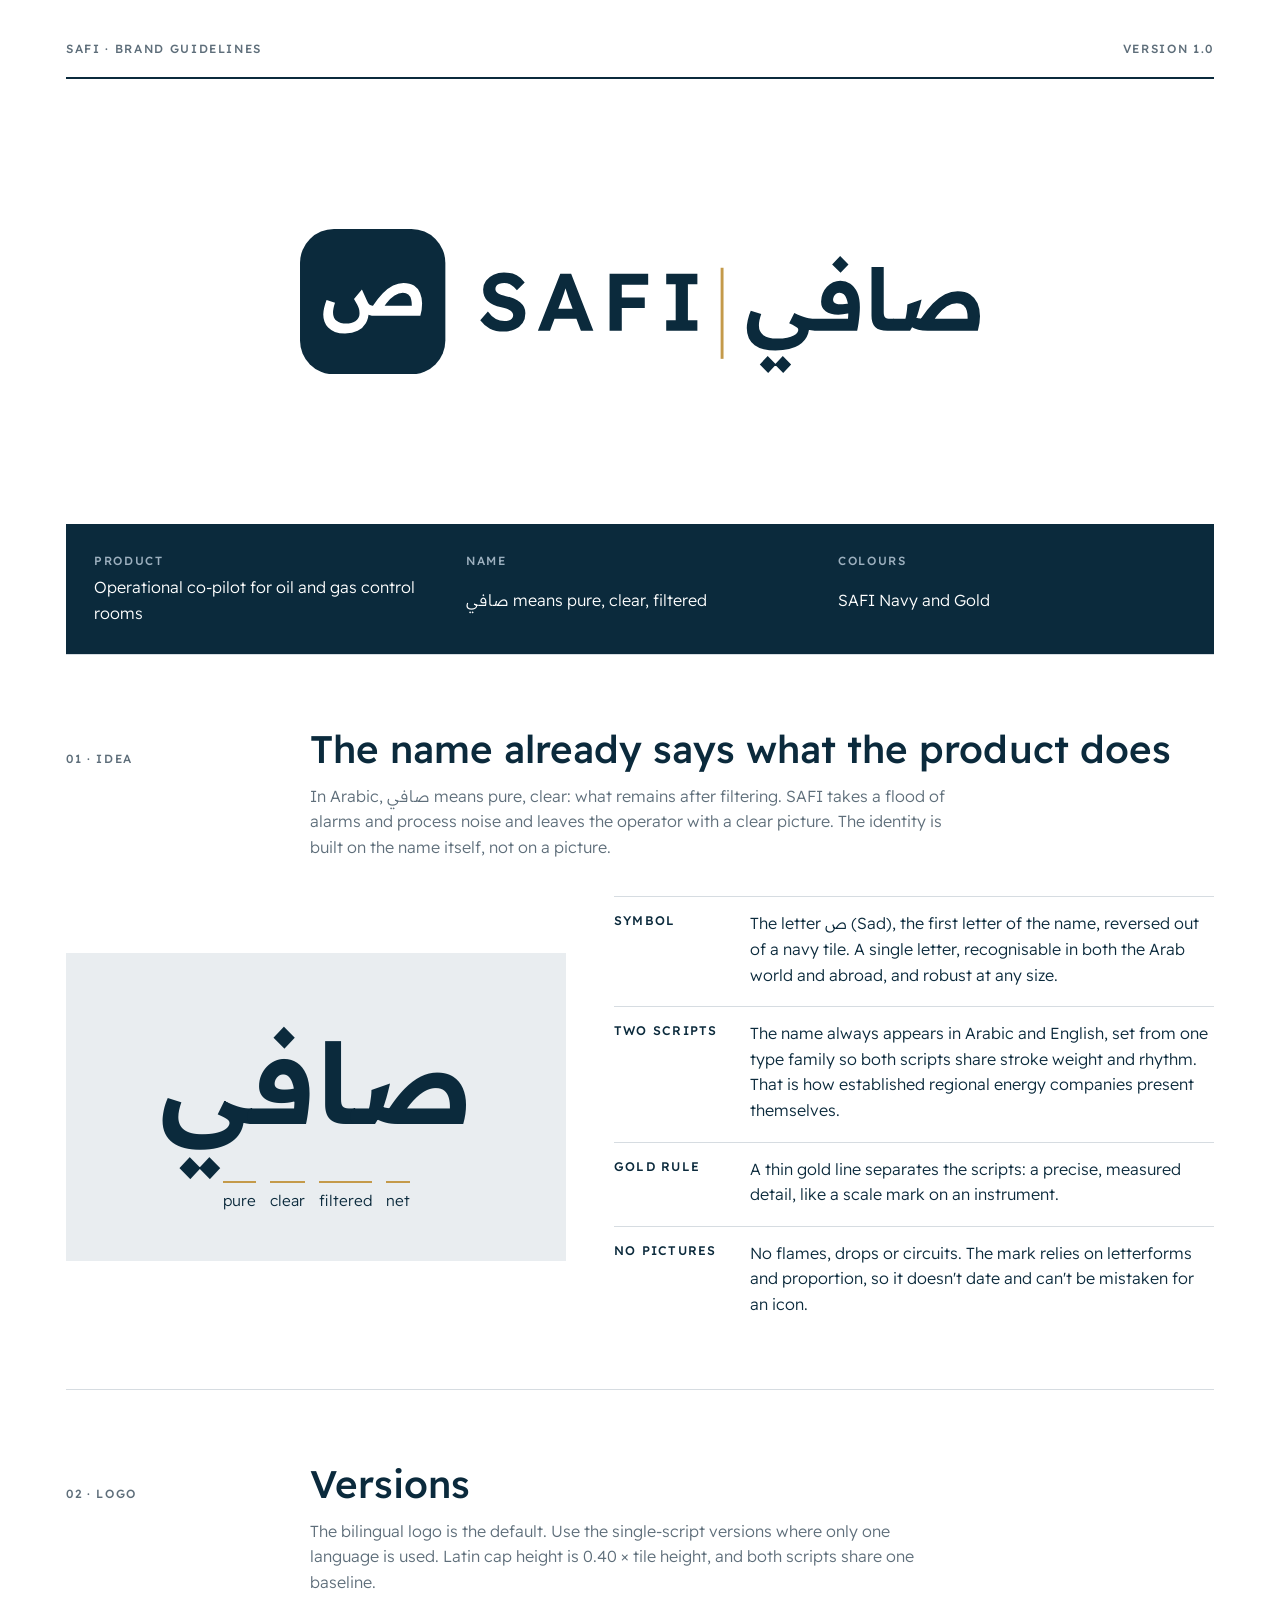
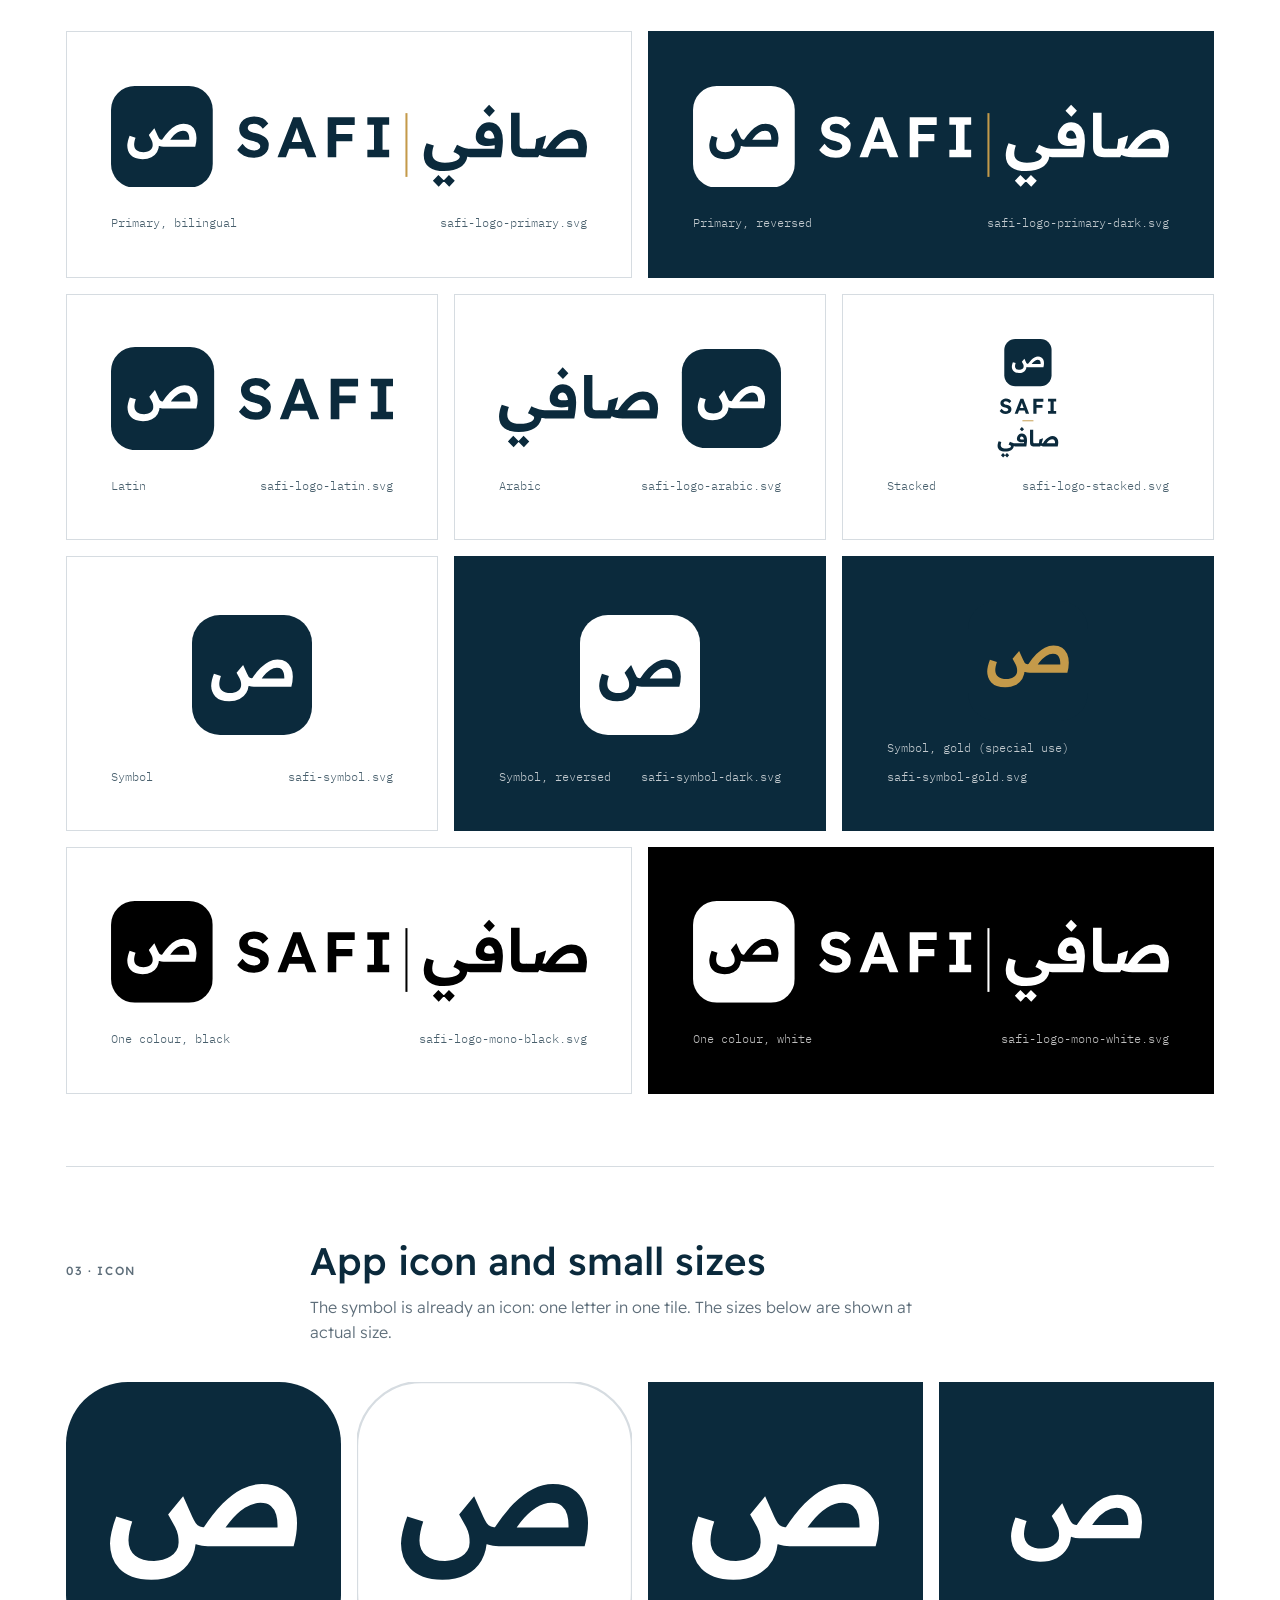
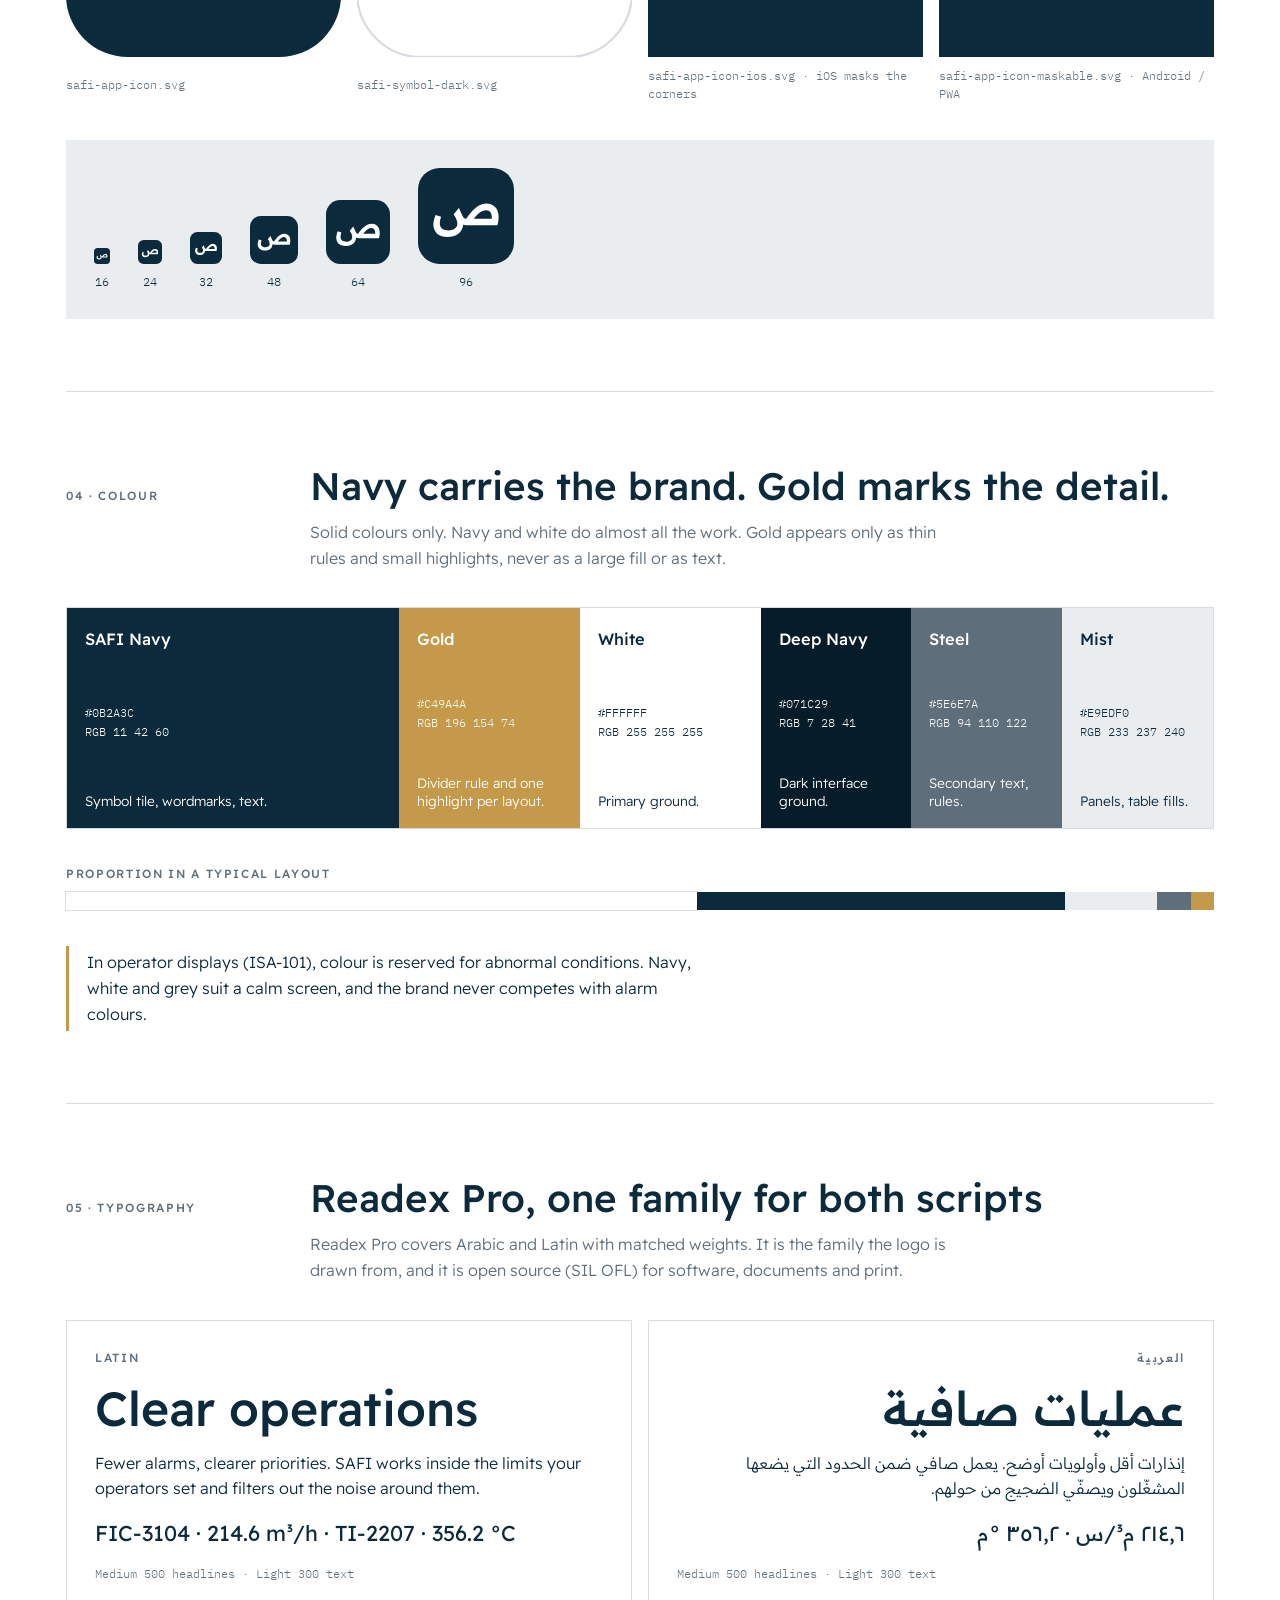
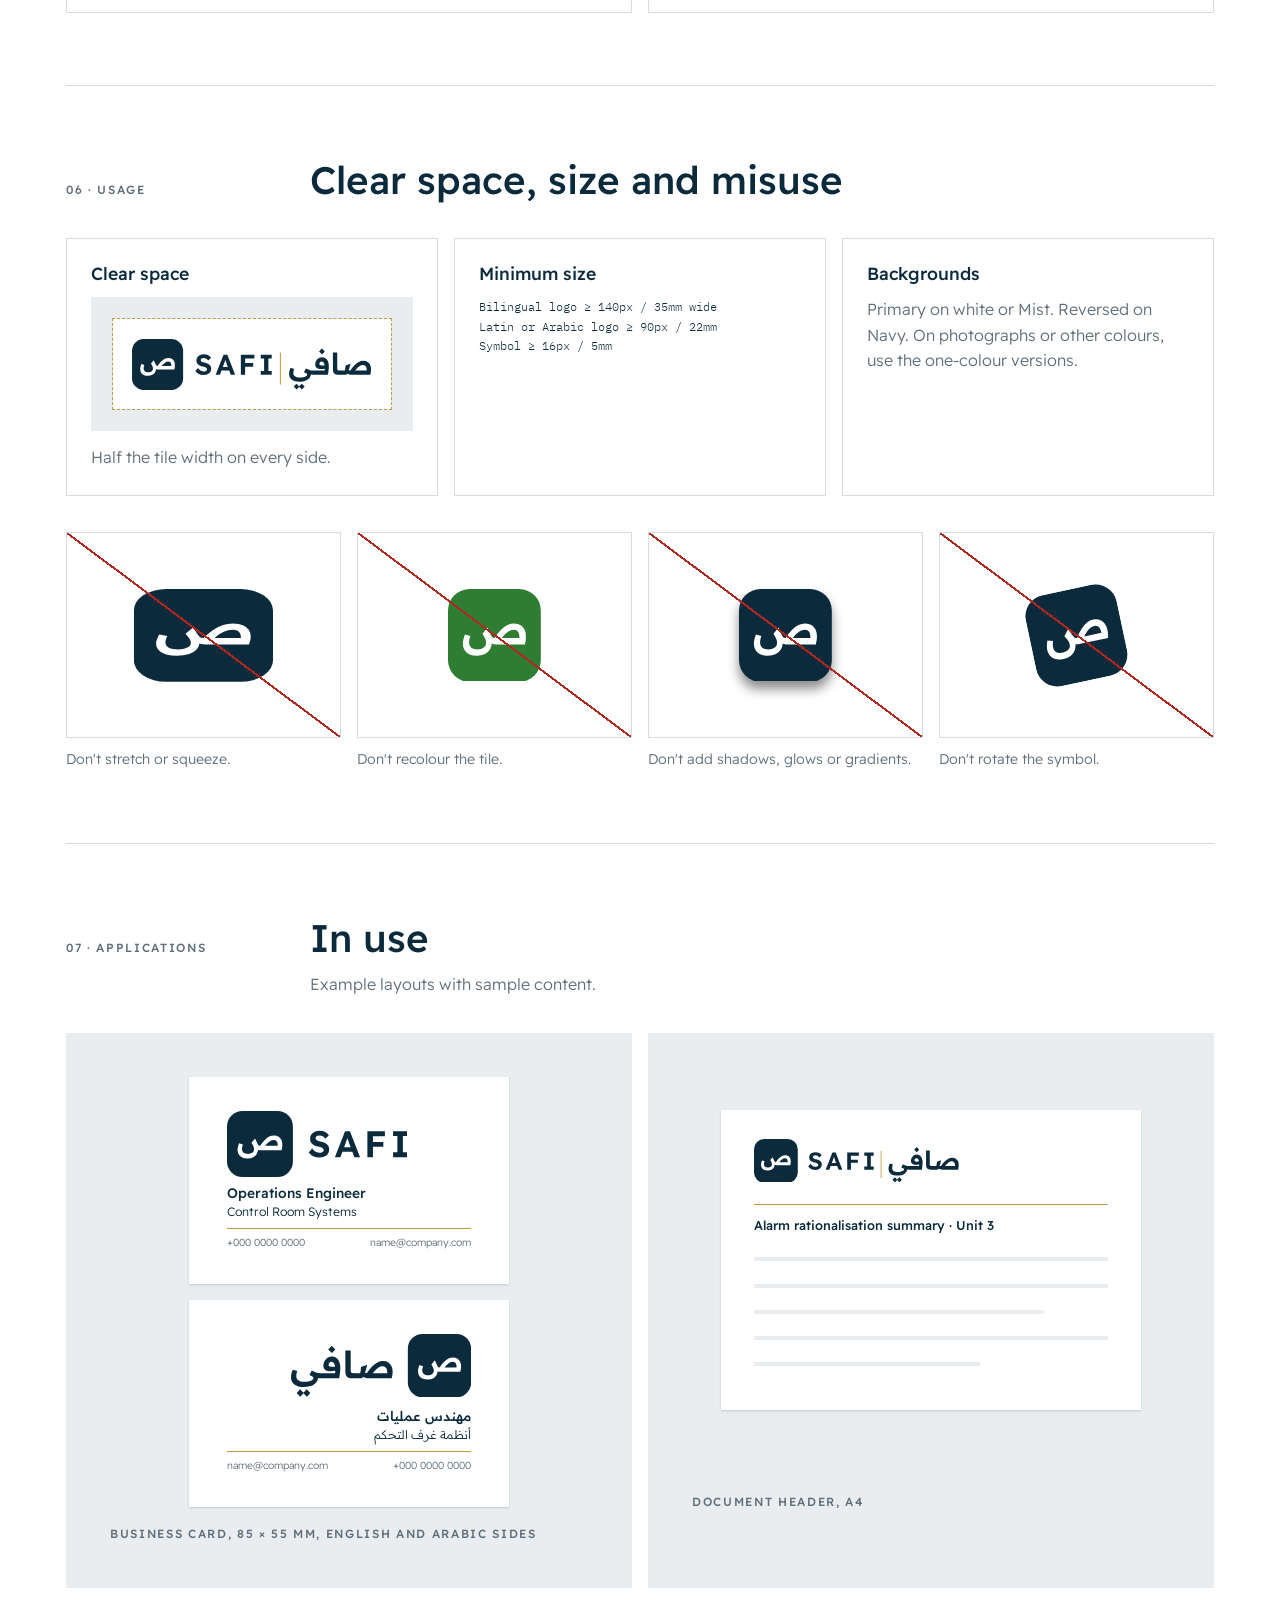
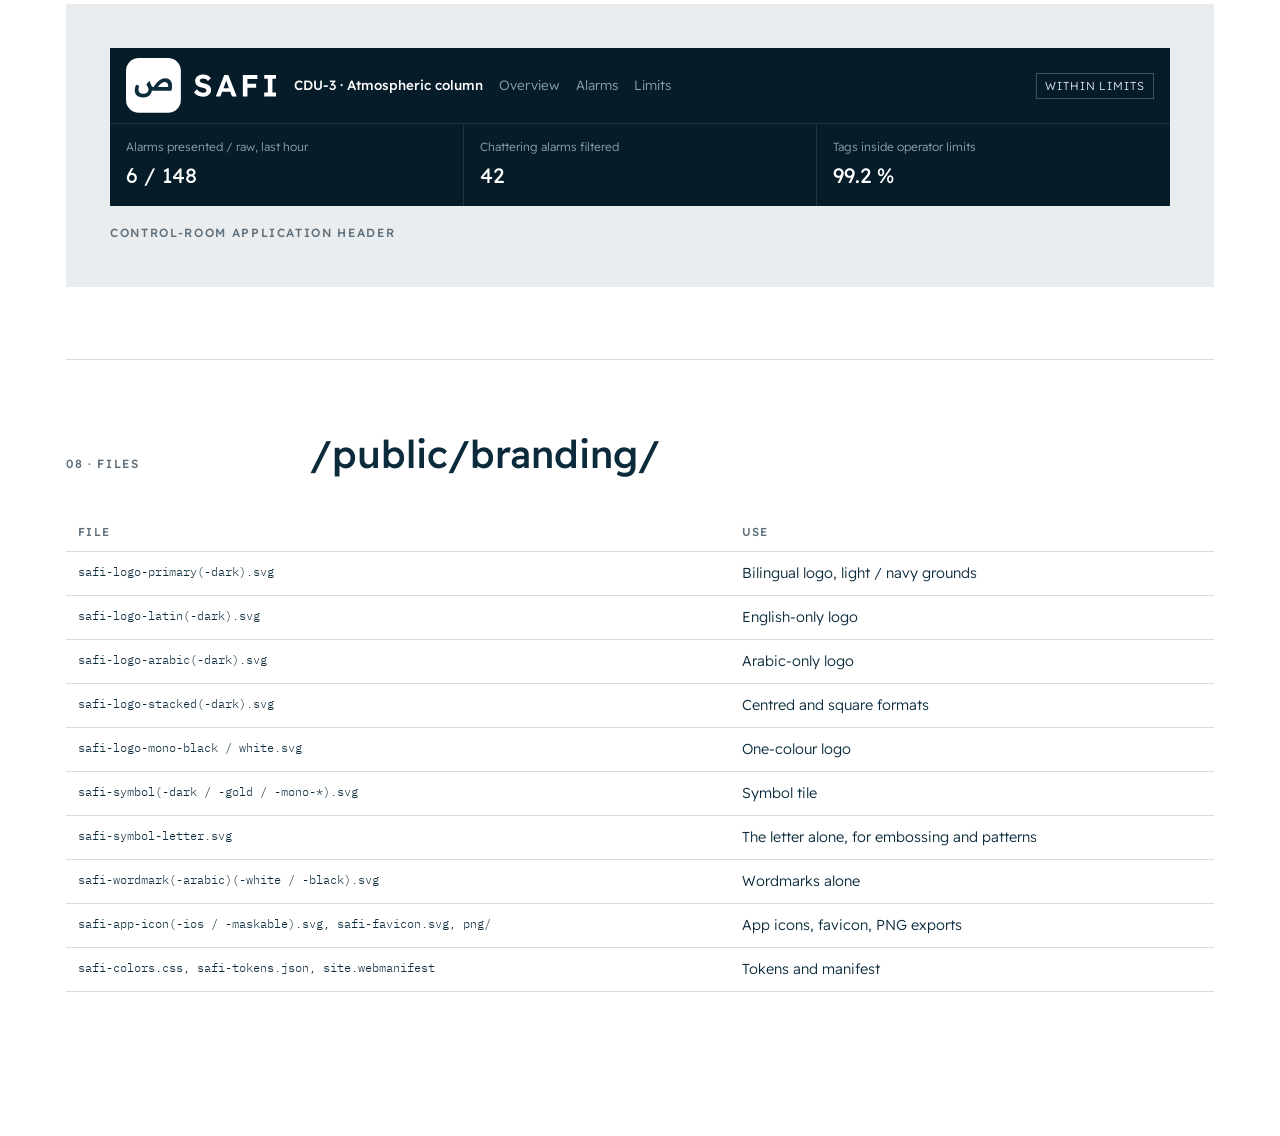
==== commit 1e72ca37: "Redesign SAFI identity: bilingual صافي wordmark and ص symbol SAFI is Arabic for pure/clear/filtered." ====
--- a/public/branding/brand-guide.html
+++ b/public/branding/brand-guide.html
@@ -6,119 +6,115 @@
 <link rel="icon" href="safi-favicon.svg" type="image/svg+xml">
 <title>SAFI Brand Guidelines</title>
 <meta name="claude:viewport-fit-sides" content="cover">
-<link rel="preconnect" href="https://fonts.googleapis.com"><link rel="preconnect" href="https://fonts.gstatic.com" crossorigin><link rel="stylesheet" href="https://fonts.googleapis.com/css2?family=Archivo:wdth,wght@87..125,400..700&family=IBM+Plex+Mono:wght@400;500&display=swap">
+<link rel="preconnect" href="https://fonts.googleapis.com"><link rel="preconnect" href="https://fonts.gstatic.com" crossorigin><link rel="stylesheet" href="https://fonts.googleapis.com/css2?family=Readex+Pro:wght@300;400;500;600&family=IBM+Plex+Mono:wght@400;500&display=swap">
 <style>
-/* Layout: a corporate standards manual. White sheets, navy ink; the flame
-   colours appear only where the symbol does. */
-:root { --navy: #0E2236; --flare: #EE7420; --red: #D63A1A; --yellow: #F8B320; --white: #FFFFFF; --deep: #081624; --steel: #5B6B78; --mist: #E8ECEF; --rule: #D5DBE0;
-  --sans: "Archivo", "Helvetica Neue", Arial, sans-serif; --cond: "Archivo", "Arial Narrow", sans-serif;
-  --mono: "IBM Plex Mono", ui-monospace, Menlo, monospace; color-scheme: light; }
+/* Layout: a bilingual corporate standards manual. White sheets, navy ink,
+   gold used only as rules, as the identity uses it. */
+:root { --navy: #0B2A3C; --gold: #C49A4A; --white: #FFFFFF; --deep: #071C29; --steel: #5E6E7A; --mist: #E9EDF0; --rule: #D6DCE1;
+  --sans: "Readex Pro", "Segoe UI", Tahoma, sans-serif; --mono: "IBM Plex Mono", ui-monospace, Menlo, monospace; color-scheme: light; }
 * { box-sizing: border-box; }
-body { margin: 0; background: var(--white); color: var(--navy); font-family: var(--sans); font-size: 17px; line-height: 1.55; }
+body { margin: 0; background: var(--white); color: var(--navy); font-family: var(--sans); font-size: 16px; line-height: 1.6; font-weight: 300; }
 .wrap { max-width: 1180px; margin: 0 auto; padding-block: 0 72px; padding-left: max(16px, env(safe-area-inset-left, 0px)); padding-right: max(16px, env(safe-area-inset-right, 0px)); }
-h1, h2, h3 { margin: 0; font-weight: 600; font-stretch: 108%; line-height: 1.1; letter-spacing: -.005em; text-wrap: balance; }
-h2 { font-size: clamp(1.7rem, 3.4vw, 2.5rem); }
-h3 { font-size: 1.15rem; }
+h2, h3 { margin: 0; font-weight: 500; line-height: 1.15; text-wrap: balance; }
+h2 { font-size: clamp(1.6rem, 3.2vw, 2.4rem); }
+h3 { font-size: 1.1rem; }
 p { margin: 0; max-width: 64ch; }
-svg, img { display: block; max-width: 100%; height: auto; }
-.mono { font-family: var(--mono); font-size: .78rem; letter-spacing: .02em; }
-.k { font-family: var(--cond); font-stretch: 87%; font-weight: 600; font-size: .8rem; letter-spacing: .14em; text-transform: uppercase; color: var(--steel); }
+b { font-weight: 500; }
+svg { display: block; max-width: 100%; height: auto; }
+.mono { font-family: var(--mono); font-size: .76rem; }
+.k { font-weight: 500; font-size: .74rem; letter-spacing: .14em; text-transform: uppercase; color: var(--steel); }
 .muted { color: var(--steel); }
+.ar { font-family: var(--sans); }
 section { padding-block: 72px; border-top: 1px solid var(--rule); display: grid; gap: 36px; }
 .head { display: grid; grid-template-columns: 220px minmax(0, 1fr); gap: 24px; align-items: baseline; }
 .head > div { display: grid; gap: 12px; }
-.cover { padding-block: 40px 0; display: grid; gap: 0; }
+.cover { padding-block: 40px 0; }
 .cover-top { display: flex; justify-content: space-between; gap: 16px; flex-wrap: wrap; padding-bottom: 18px; border-bottom: 2px solid var(--navy); }
 .cover-logo { padding-block: clamp(64px, 12vw, 150px); display: grid; place-items: center; }
-.cover-logo svg { width: min(620px, 92%); }
-.cover-band { background: var(--navy); color: var(--white); display: grid; grid-template-columns: repeat(3, minmax(0, 1fr)); gap: 24px; padding: 28px; }
-.cover-band div { display: grid; gap: 4px; min-width: 0; }
-.cover-band .k { color: #9FB0BE; }
-.two { display: grid; grid-template-columns: minmax(0, 1fr) minmax(0, 1fr); gap: 40px; align-items: start; }
-.anat { display: grid; grid-template-columns: repeat(4, minmax(0, 1fr)); gap: 12px; align-items: end; }
-.anat figure { margin: 0; display: grid; gap: 10px; justify-items: center; padding: 18px 10px; background: var(--mist); }
-.anat svg { height: 150px; width: auto; }
-.anat .all { background: var(--white); border: 1px solid var(--rule); }
+.cover-logo svg { width: min(680px, 94%); }
+.band { background: var(--navy); color: var(--white); display: grid; grid-template-columns: repeat(3, minmax(0, 1fr)); gap: 24px; padding: 28px; }
+.band div { display: grid; gap: 4px; min-width: 0; }
+.band .k { color: #9DB0BF; }
+.idea { display: grid; grid-template-columns: minmax(0, 5fr) minmax(0, 6fr); gap: 48px; align-items: center; }
+.word { display: grid; gap: 18px; justify-items: center; padding: 48px 24px; background: var(--mist); text-align: center; }
+.word .big { font-size: clamp(4rem, 10vw, 7rem); font-weight: 600; line-height: 1.45; }
+.word .gloss { display: flex; gap: 14px; flex-wrap: wrap; justify-content: center; font-size: .95rem; }
+.word .gloss span { border-top: 2px solid var(--gold); padding-top: 6px; }
 .list { margin: 0; padding: 0; list-style: none; display: grid; gap: 18px; }
 .list li { display: grid; grid-template-columns: 120px minmax(0, 1fr); gap: 16px; border-top: 1px solid var(--rule); padding-top: 14px; }
-.list b { font-family: var(--cond); font-weight: 600; text-transform: uppercase; letter-spacing: .1em; font-size: .82rem; }
+.list b { text-transform: uppercase; letter-spacing: .1em; font-size: .78rem; }
 .grid6 { display: grid; grid-template-columns: repeat(6, minmax(0, 1fr)); gap: 16px; }
 .tile { display: grid; grid-template-rows: 1fr auto; gap: 18px; padding: clamp(24px, 4vw, 44px); min-width: 0; border: 1px solid var(--rule); }
 .tile.navy { background: var(--navy); border-color: var(--navy); color: var(--white); }
 .tile.black { background: #000; border-color: #000; color: #fff; }
-.tile .art { display: grid; place-items: center; min-height: 130px; }
-.tile .art > * { width: 100%; }
+.tile .art { display: grid; place-items: center; min-height: 120px; }
+.tile .art svg { max-height: 120px; width: auto; max-width: 100%; }
+.s6 { grid-column: span 6; } .s3 { grid-column: span 3; } .s2 { grid-column: span 2; }
+.s6 .art svg { max-height: 96px; }
 .tile .cap { display: flex; justify-content: space-between; gap: 10px; flex-wrap: wrap; font-family: var(--mono); font-size: .72rem; opacity: .75; }
-.s3 { grid-column: span 3; } .s2 { grid-column: span 2; }
-.lk { max-width: 380px; margin: 0 auto; } .st { max-width: 150px; margin: 0 auto; } .sy { max-width: 110px; margin: 0 auto; }
+.icons { display: grid; grid-template-columns: repeat(4, minmax(0, 1fr)); gap: 16px; }
+.icons figure { margin: 0; display: grid; gap: 10px; }
+.icons figcaption { font-family: var(--mono); font-size: .72rem; color: var(--steel); }
 .ramp { display: flex; gap: 28px; align-items: end; flex-wrap: wrap; padding: 28px; background: var(--mist); }
 .ramp figure { margin: 0; display: grid; gap: 8px; justify-items: center; }
 .ramp div svg { width: 100%; height: 100%; }
-.icons { display: grid; grid-template-columns: repeat(4, minmax(0, 1fr)); gap: 16px; }
-.icons figure { margin: 0; display: grid; gap: 10px; }
-.icons figcaption { font-family: var(--mono); font-size: .72rem; color: var(--steel); }
-.sws { display: grid; grid-template-columns: 2fr 1.2fr 1.2fr 1.2fr 1fr 1fr; gap: 0; border: 1px solid var(--rule); }
-.sw { min-height: 230px; padding: 18px; display: grid; align-content: space-between; gap: 12px; min-width: 0; }
-.sw b { font-weight: 600; font-size: 1.05rem; }
+.sws { display: grid; grid-template-columns: 2.2fr 1.2fr 1.2fr 1fr 1fr 1fr; border: 1px solid var(--rule); }
+.sw { min-height: 220px; padding: 18px; display: grid; align-content: space-between; gap: 12px; min-width: 0; }
+.sw b { font-size: 1.02rem; }
 .sw .r { font-size: .85rem; line-height: 1.35; }
 .ratio { display: flex; height: 18px; }
-.ratio span { display: block; }
-.note { border-left: 3px solid var(--flare); padding: 4px 0 4px 18px; }
+.note { border-left: 3px solid var(--gold); padding: 4px 0 4px 18px; }
 .type { display: grid; grid-template-columns: minmax(0, 1fr) minmax(0, 1fr); gap: 16px; }
-.spec { border: 1px solid var(--rule); padding: 28px; display: grid; gap: 14px; min-width: 0; }
-.big { font-size: clamp(2.6rem, 6vw, 4.2rem); font-weight: 600; font-stretch: 112%; line-height: 1; }
-.cond { font-family: var(--cond); }
-.vals { font-family: var(--cond); font-stretch: 87%; font-weight: 500; font-size: 1.6rem; font-variant-numeric: tabular-nums; }
+.spec { border: 1px solid var(--rule); padding: 28px; display: grid; gap: 14px; align-content: start; min-width: 0; }
+.spec .h { font-size: clamp(2rem, 4.4vw, 3rem); font-weight: 500; line-height: 1.15; }
+.vals { font-weight: 400; font-size: 1.35rem; font-variant-numeric: tabular-nums; }
 .rules3 { display: grid; grid-template-columns: repeat(3, minmax(0, 1fr)); gap: 16px; }
 .rule { border: 1px solid var(--rule); padding: 24px; display: grid; gap: 14px; align-content: start; min-width: 0; }
-.cs { padding: 22px; background: var(--mist); } .cs-box { outline: 1px dashed var(--flare); padding: 9%; background: var(--white); }
+.cs { padding: 22px; background: var(--mist); } .cs-box { outline: 1px dashed var(--gold); padding: 7%; background: var(--white); }
 .donts { display: grid; grid-template-columns: repeat(4, minmax(0, 1fr)); gap: 16px; }
 .donts figure { margin: 0; display: grid; gap: 10px; }
 .x { border: 1px solid var(--rule); aspect-ratio: 4/3; display: grid; place-items: center; overflow: hidden; position: relative; }
-.x > div { width: 46%; }
+.x > div { width: 34%; }
 .x::after { content: ""; position: absolute; inset: 0; background: linear-gradient(to top right, transparent calc(50% - 1px), #B3261E calc(50% - 1px), #B3261E calc(50% + 1px), transparent calc(50% + 1px)); }
 .donts figcaption { font-size: .88rem; color: var(--steel); }
-/* applications */
 .apps { display: grid; grid-template-columns: minmax(0, 1fr) minmax(0, 1fr); gap: 16px; }
 .app { background: var(--mist); padding: clamp(20px, 4vw, 44px); display: grid; gap: 18px; place-items: center; min-width: 0; }
 .app .cap { justify-self: start; }
-.card { width: min(100%, 340px); aspect-ratio: 85 / 55; background: var(--white); padding: 7% 8%; display: grid; grid-template-rows: auto 1fr auto; box-shadow: 0 1px 2px rgba(10,30,44,.18); }
+.cards { display: flex; gap: 16px; flex-wrap: wrap; justify-content: center; width: 100%; }
+.card { width: min(100%, 320px); aspect-ratio: 85 / 55; background: var(--white); padding: 7% 8%; display: grid; grid-template-rows: auto 1fr auto; box-shadow: 0 1px 2px rgba(7,28,41,.18); }
+.card .lg svg { width: 74%; }
+.card .who { align-self: end; font-size: .76rem; line-height: 1.4; }
+.card .who b { font-size: .86rem; }
+.card .ct { font-size: .64rem; color: var(--steel); display: flex; justify-content: space-between; gap: 8px; border-top: 1px solid var(--gold); padding-top: 6px; margin-top: 8px; }
 .card.back { background: var(--navy); place-items: center; grid-template-rows: 1fr; }
-.card.back svg { width: 16%; }
-.card .lg { width: 42%; }
-.card .who { align-self: end; font-size: .78rem; line-height: 1.35; }
-.card .who b { font-weight: 600; font-size: .9rem; }
-.card .ct { font-family: var(--cond); font-size: .68rem; color: var(--steel); display: flex; justify-content: space-between; gap: 8px; border-top: 1px solid var(--rule); padding-top: 6px; margin-top: 8px; }
-.cards { display: flex; gap: 16px; flex-wrap: wrap; justify-content: center; width: 100%; }
-.hmi { width: 100%; background: var(--deep); color: #DCE3E8; font-family: var(--cond); }
-.hmi-bar { display: flex; align-items: center; gap: 18px; padding: 10px 16px; border-bottom: 1px solid #1E3546; flex-wrap: wrap; }
-.hmi-bar .lg { width: 92px; }
-.hmi-bar nav { display: flex; gap: 16px; font-size: .85rem; color: #8FA2B1; flex-wrap: wrap; }
-.hmi-bar nav b { color: #fff; font-weight: 600; }
-.hmi-bar .st { margin-left: auto; font-size: .75rem; letter-spacing: .08em; border: 1px solid #3C5466; padding: 3px 8px; }
-.hmi-body { display: grid; grid-template-columns: repeat(3, minmax(0, 1fr)); gap: 1px; background: #1E3546; }
-.hmi-body div { background: var(--deep); padding: 14px 16px; display: grid; gap: 2px; min-width: 0; }
-.hmi-body span { font-size: .75rem; color: #8FA2B1; }
-.hmi-body b { font-size: 1.35rem; font-weight: 500; font-variant-numeric: tabular-nums; color: #fff; }
-.letter { width: min(100%, 420px); aspect-ratio: 210 / 150; background: var(--white); box-shadow: 0 1px 2px rgba(10,30,44,.18); padding: 6% 7%; display: grid; grid-template-rows: auto auto 1fr; gap: 10%; }
-.letter .top { display: flex; justify-content: space-between; align-items: start; gap: 12px; }
-.letter .lg { width: 34%; }
-.letter .addr { font-family: var(--cond); font-size: .6rem; color: var(--steel); text-align: right; line-height: 1.4; }
+.card.back svg { width: 22%; }
+.card.ar { direction: rtl; }
+.letter { width: min(100%, 420px); aspect-ratio: 210 / 150; background: var(--white); box-shadow: 0 1px 2px rgba(7,28,41,.18); padding: 6% 7%; display: grid; grid-template-rows: auto auto 1fr; gap: 9%; }
+.letter .lg svg { width: 58%; }
+.letter h4 { margin: 0; font-size: .8rem; font-weight: 500; border-top: 1px solid var(--gold); padding-top: 10px; }
 .letter .ln { display: grid; gap: 7px; }
 .letter .ln i { display: block; height: 4px; background: var(--mist); }
-.letter h4 { margin: 0; font-size: .8rem; font-weight: 600; }
+.hmi { width: 100%; background: var(--deep); color: #DCE3E8; }
+.hmi-bar { display: flex; align-items: center; gap: 18px; padding: 10px 16px; border-bottom: 1px solid #1C3546; flex-wrap: wrap; }
+.hmi-bar .lg svg { width: 150px; }
+.hmi-bar nav { display: flex; gap: 16px; font-size: .84rem; color: #8FA2B1; flex-wrap: wrap; }
+.hmi-bar nav b { color: #fff; }
+.hmi-bar .st { margin-left: auto; font-size: .72rem; letter-spacing: .08em; border: 1px solid #3C5466; padding: 3px 8px; }
+.hmi-body { display: grid; grid-template-columns: repeat(3, minmax(0, 1fr)); gap: 1px; background: #1C3546; }
+.hmi-body div { background: var(--deep); padding: 14px 16px; display: grid; gap: 2px; min-width: 0; }
+.hmi-body span { font-size: .74rem; color: #8FA2B1; }
+.hmi-body b { font-size: 1.3rem; font-weight: 400; color: #fff; font-variant-numeric: tabular-nums; }
 .files { overflow-x: auto; }
-table { width: 100%; min-width: 560px; border-collapse: collapse; font-size: .92rem; }
+table { width: 100%; min-width: 560px; border-collapse: collapse; font-size: .9rem; }
 th, td { text-align: left; padding: 10px 12px; border-bottom: 1px solid var(--rule); vertical-align: top; }
-th { font-family: var(--cond); font-weight: 600; letter-spacing: .12em; text-transform: uppercase; font-size: .75rem; color: var(--steel); }
-td:first-child { font-family: var(--mono); font-size: .8rem; white-space: nowrap; }
+th { font-weight: 500; letter-spacing: .12em; text-transform: uppercase; font-size: .72rem; color: var(--steel); }
+td:first-child { font-family: var(--mono); font-size: .78rem; white-space: nowrap; }
 @media (max-width: 900px) {
-  .anat { grid-template-columns: repeat(2, minmax(0, 1fr)); }
-  .head, .two, .type, .apps { grid-template-columns: minmax(0, 1fr); }
-  .grid6 { grid-template-columns: minmax(0, 1fr); } .s3, .s2 { grid-column: auto; }
+  .head, .idea, .type, .apps { grid-template-columns: minmax(0, 1fr); }
+  .grid6 { grid-template-columns: minmax(0, 1fr); } .s6, .s3, .s2 { grid-column: auto; }
   .icons, .donts { grid-template-columns: repeat(2, minmax(0, 1fr)); }
   .sws { grid-template-columns: repeat(2, minmax(0, 1fr)); }
-  .rules3, .cover-band, .hmi-body { grid-template-columns: minmax(0, 1fr); }
+  .rules3, .band, .hmi-body { grid-template-columns: minmax(0, 1fr); }
   .list li { grid-template-columns: minmax(0, 1fr); gap: 4px; }
 }
 </style>
@@ -127,85 +123,82 @@
 
 <div class="wrap">
   <header class="cover">
-    <div class="cover-top"><span class="k">SAFI · Brand guidelines</span><span class="k">Version 1.0 · 2026</span></div>
-    <div class="cover-logo"><svg viewBox="20 2 558.67 232" role="img" aria-label="SAFI"><g><path fill="#D63A1A" d="M86 2C102 46 140 82 140 142C140 198 110 234 80 234C48 234 20 208 20 168C20 128 40 108 50 82C54 104 60 118 68 126C64 80 76 40 86 2Z"/><path fill="#EE7420" d="M84 52C96 88 128 112 128 160C128 204 104 230 80 230C54 230 32 210 32 178C32 150 46 132 56 114C60 130 64 140 72 146C68 112 72 82 84 52Z"/><path fill="#F8B320" d="M78 112C84 144 110 160 110 190C110 214 96 228 80 228C60 228 48 214 48 196C48 176 58 166 64 154C66 166 70 174 76 176C72 152 72 132 78 112Z"/></g><path fill="#0E2236" transform="translate(177.12 127.28) scale(0.14204)" d="M383.8 698Q315.6 698 255.2 687Q194.7 676 148.8 650.4Q102.9 624.9 76.9 582.9Q51 540.9 51 479Q51 475.1 51.2 470.7Q51.4 466.2 52 463.6H199.4Q198.9 466.6 198.4 471.9Q198 477.3 198 482.5Q198 514.3 220.3 535.4Q242.6 556.5 284.3 566.9Q325.9 577.3 382 577.3Q411.7 577.3 438.2 574.2Q464.7 571.2 486.7 565.2Q508.7 559.2 524.9 549.9Q541.2 540.5 549.9 527.7Q558.7 514.9 558.7 498.7Q558.7 471.9 538.1 455.2Q517.6 438.5 482.6 427.3Q447.7 416.2 403.9 407.6Q360.1 399 313.5 389.3Q267 379.6 223.2 364.6Q179.4 349.6 144.4 327Q109.5 304.4 89 269.2Q68.4 234.1 68.4 183.9Q68.4 134.9 90.7 97.9Q112.9 61 154.7 36.4Q196.4 11.8 254.3 -0.4Q312.2 -12.6 383.4 -12.6Q453.2 -12.6 509.6 0Q566 12.7 606.1 37.9Q646.1 63.2 667.4 100.5Q688.7 137.8 688.8 187.1V200.8H543.3V190Q543.3 165 523.6 146.7Q503.8 128.3 468.8 117.9Q433.7 107.4 387.6 107.4Q331.3 107.4 294.1 115.9Q257 124.4 238.6 140Q220.2 155.5 220.2 176.3Q220.2 199.8 240.8 215Q261.3 230.2 296.3 240.2Q331.2 250.2 375 258.6Q418.8 266.9 465.4 277Q511.9 287.1 555.7 301.5Q599.5 316 634.5 339Q669.4 362 689.9 396.3Q710.5 430.5 710.5 479.6Q710.5 558.6 668.7 606.8Q626.9 655 553.2 676.5Q479.5 698 383.8 698ZM852.7 686 1155.5 -0.6H1331.7L1634.9 686H1473.1L1415.5 550.2H1063.1L1005.5 686ZM1114.1 430H1364.1L1292.8 258.2Q1288.4 247.8 1281.2 229.7Q1274 211.6 1266.5 191.3Q1259 171.1 1252.4 153.3Q1245.8 135.5 1242.6 126.8H1236.1Q1228.9 146.5 1219.2 172.2Q1209.5 197.9 1200.4 221.4Q1191.4 244.8 1185.4 258.7ZM1814 686V-0.6H2388.9V122.3H1962.7V292.6H2346.3V415.3H1962.7V686ZM2593 686V-0.6H2741.7V686Z"/></svg></div>
-    <div class="cover-band">
+    <div class="cover-top"><span class="k">SAFI · Brand guidelines</span><span class="k">Version 1.0</span></div>
+    <div class="cover-logo"><svg viewBox="0 0 561.41 120" role="img" aria-label="SAFI صافي"><rect x="0" y="0" width="120" height="120" rx="28.00" fill="#0B2A3C"/><path fill="#FFFFFF" transform="translate(17.86 71.67) scale(0.05914)" d="M753.7 0V-138.7H1258.7Q1260.3 -191.7 1249 -232.5Q1237.7 -273.3 1209.8 -297Q1182 -320.7 1133.3 -320.7Q1076.3 -320.7 1018.3 -283.3Q960.3 -246 904.5 -176.8Q848.7 -107.7 796.3 -11.3L711.7 -134Q783.3 -242.7 854.2 -314.8Q925 -387 997.2 -423.2Q1069.3 -459.3 1143.3 -459.3Q1232 -459.3 1289 -421.8Q1346 -384.3 1374 -319.7Q1402 -255 1402.5 -172.5Q1403 -90 1377.7 0ZM327.7 247.3Q243.7 247.3 185.3 225Q127 202.7 91.2 164.8Q55.3 127 39 79.3Q22.7 31.7 22.7 -19.7Q22.7 -56 34.3 -107.7Q46 -159.3 68.7 -219.3L186.7 -181.7Q172.7 -140 165.8 -105.2Q159 -70.3 159 -43.3Q159 -6 171.8 22.7Q184.7 51.3 209.2 70.5Q233.7 89.7 268.8 99.2Q304 108.7 348 108.7Q379.7 108.7 411.8 100.2Q444 91.7 470.3 74.5Q496.7 57.3 512.8 31.7Q529 6 529 -28.3Q529 -53.7 524.8 -80.5Q520.7 -107.3 500.7 -147L601.3 -192Q610.3 -181 623.2 -158.8Q636 -136.7 646.3 -110Q656.7 -83.3 656.7 -58.7Q656.7 35.7 616.7 104.3Q576.7 173 503.2 210.2Q429.7 247.3 327.7 247.3ZM743.7 0Q700.3 0 662.7 -12.7Q625 -25.3 594.5 -45.3Q564 -65.3 542.3 -88.5Q520.7 -111.7 509.3 -131.7L451.7 -234.7L562.3 -368L629.7 -217.7Q643.7 -187 655.7 -169.8Q667.7 -152.7 686.5 -145.7Q705.3 -138.7 737 -138.7H753.7V0Z"/><path fill="#0B2A3C" transform="translate(146.69 84.00) scale(0.06723)" d="M318 10Q220 10 150.5 -25.7Q81 -61.3 31.3 -128.7L125.3 -235Q174.3 -167 222.7 -142.7Q271 -118.3 327 -118.3Q357.7 -118.3 382.3 -127Q407 -135.7 421.3 -151.7Q435.7 -167.7 435.7 -189.3Q435.7 -205.3 428.7 -218.7Q421.7 -232 408.8 -242.3Q396 -252.7 378.2 -261.3Q360.3 -270 338 -276.2Q315.7 -282.3 290.3 -287Q233.7 -298.7 192 -317.7Q150.3 -336.7 122.3 -364Q94.3 -391.3 80.7 -426.5Q67 -461.7 67 -506Q67 -567.7 102 -614.3Q137 -661 195.2 -687.5Q253.3 -714 322.7 -714Q417.7 -714 479.5 -681.8Q541.3 -649.7 577.7 -591.7L481.7 -498Q451 -541 410.8 -563Q370.7 -585 325 -585Q292.7 -585 268.3 -576.3Q244 -567.7 230.8 -551.5Q217.7 -535.3 217.7 -513Q217.7 -495.3 226.7 -481.2Q235.7 -467 252.5 -456.5Q269.3 -446 293.3 -438.2Q317.3 -430.3 346.3 -425Q401.3 -413.7 445.3 -395.5Q489.3 -377.3 520.7 -351.3Q552 -325.3 568.8 -291.3Q585.7 -257.3 585.7 -214.7Q585.7 -144.3 552 -94Q518.3 -43.7 458 -16.8Q397.7 10 318 10ZM739.3 0 1014.3 -700H1147.7L1420.7 0H1267.7L1125.7 -377.3Q1120 -393.7 1111.5 -418.7Q1103 -443.7 1094 -472Q1085 -500.3 1077.3 -525.5Q1069.7 -550.7 1065.3 -567.3L1092.3 -568.3Q1086.3 -546 1078.8 -521.3Q1071.3 -496.7 1062.8 -471Q1054.3 -445.3 1045.7 -421.2Q1037 -397 1029 -374.7L888 0ZM867.3 -147.3 916.7 -268.7H1236L1287.3 -147.3ZM1619.7 0V-700H1769.7V0ZM1689 -278V-408H2052V-278ZM1689 -564.7V-700H2093.7V-564.7ZM2315.3 0V-129.3H2431.7V-570.7H2315.3V-700H2698V-570.7H2581.7V-129.3H2698V0Z"/><rect x="347.27" y="32.00" width="2.4" height="75.20" fill="#C49A4A"/><path fill="#0B2A3C" transform="translate(367.26 84.00) scale(0.07106)" d="M355.7 230Q281 230 219.8 214.7Q158.7 199.3 114.5 167.5Q70.3 135.7 46.5 86.2Q22.7 36.7 22.7 -31.7Q22.7 -68.7 33.7 -122.7Q44.7 -176.7 69.3 -232L190.7 -193.7Q177.3 -156 170.5 -123.5Q163.7 -91 163.7 -62Q163.7 -25 176.5 3.7Q189.3 32.3 215.7 52Q242 71.7 281.5 81.5Q321 91.3 374 91.3Q444.7 91.3 492 81.5Q539.3 71.7 567.8 56.2Q596.3 40.7 608.5 23.2Q620.7 5.7 620.7 -9.7Q620.7 -20.7 612.8 -30.5Q605 -40.3 582.3 -53.5Q559.7 -66.7 515 -86L574.7 -206.3Q632 -171.7 666.2 -148Q700.3 -124.3 717.8 -106.8Q735.3 -89.3 741.3 -73.3Q747.3 -57.3 747.3 -37.3Q747.3 -4.7 735.7 32.3Q724 69.3 697.5 104.3Q671 139.3 625.8 167.7Q580.7 196 514.3 213Q448 230 355.7 230ZM811 0Q796.3 0 769.3 -5Q742.3 -10 709.8 -20Q677.3 -30 644.2 -44.5Q611 -59 584 -78L574.7 -206.3Q619.7 -184.3 654.7 -170.7Q689.7 -157 716.8 -150.2Q744 -143.3 764.7 -141Q785.3 -138.7 801.7 -138.7H814.3V0ZM271 490.3 174 391.7 265.7 293.7 362.7 391.7ZM445.7 490.3 348.7 391.7 441 293.7 538 391.7ZM814 0V-138.7H1198.7Q1200 -156.3 1200.8 -170Q1201.7 -183.7 1202.2 -202.7Q1202.7 -221.7 1202.7 -253.3Q1202.7 -280.3 1197.3 -313Q1192 -345.7 1180.5 -375.2Q1169 -404.7 1149.7 -423.5Q1130.3 -442.3 1101.3 -442.3Q1078.3 -442.3 1060.8 -429.5Q1043.3 -416.7 1034.2 -397.7Q1025 -378.7 1025 -358.7Q1025 -341.3 1034.5 -330.2Q1044 -319 1063 -313.2Q1082 -307.3 1112 -307.3Q1138.7 -307.3 1162.5 -310.2Q1186.3 -313 1208.3 -317.7L1286.7 -238.3Q1245.3 -212.3 1193.2 -199.5Q1141 -186.7 1086.3 -186.7Q1038.7 -186.7 1001.5 -196.5Q964.3 -206.3 938.5 -225.2Q912.7 -244 899.3 -272.3Q886 -300.7 886 -337.3Q886 -389.3 904.3 -433.5Q922.7 -477.7 954.2 -510.8Q985.7 -544 1025.8 -562.5Q1066 -581 1109.3 -581Q1174.7 -581 1226 -546.3Q1277.3 -511.7 1307 -443.3Q1336.7 -375 1336.7 -273Q1336.7 -236.7 1332.3 -187.2Q1328 -137.7 1321 -88.2Q1314 -38.7 1305 0ZM814 -138.7H824V0H814Q784 0 784 -69.7Q784 -138.7 814 -138.7ZM1112 -672.7 1014.3 -770.7 1107.3 -869.3 1204.3 -770.7ZM1657 0Q1606.3 0 1571.2 -11Q1536 -22 1514 -43.8Q1492 -65.7 1481.8 -98.3Q1471.7 -131 1471.7 -174V-740H1613.7V-221.3Q1613.7 -199 1616.8 -183Q1620 -167 1628.3 -157.2Q1636.7 -147.3 1652.2 -143Q1667.7 -138.7 1693 -138.7H1731.7V0ZM2119.3 0V-138.7H2588.3Q2590 -191.7 2578.7 -232.5Q2567.3 -273.3 2539.5 -297Q2511.7 -320.7 2463 -320.7Q2406 -320.7 2348 -283.3Q2290 -246 2234.2 -176.8Q2178.3 -107.7 2126 -11.3L2043 -135Q2113.7 -243.3 2184.2 -315.2Q2254.7 -387 2326.8 -423.2Q2399 -459.3 2473 -459.3Q2561.7 -459.3 2618.7 -421.8Q2675.7 -384.3 2703.7 -319.7Q2731.7 -255 2732.2 -172.5Q2732.7 -90 2707.3 0ZM1732 0V-138.7H1865.3Q1870.7 -155 1875.7 -185.2Q1880.7 -215.3 1884.3 -247.7Q1888 -280 1888 -303.7L2053.7 -361.7Q2037 -290 2019.8 -229Q2002.7 -168 1979.3 -112.5Q1956 -57 1919.7 0ZM2124.3 0Q2060.3 0 2014.8 -12.3Q1969.3 -24.7 1937.5 -42.2Q1905.7 -59.7 1881.7 -76L1956.7 -164.7Q1972.7 -156.3 1993 -150.5Q2013.3 -144.7 2037.5 -141.7Q2061.7 -138.7 2088 -138.7H2127.3V0ZM1732 -138.7H1742V0H1732Q1702 0 1702 -69.7Q1702 -138.7 1732 -138.7Z"/></svg></div>
+    <div class="band">
       <div><span class="k">Product</span><span>Operational co-pilot for oil and gas control rooms</span></div>
-      <div><span class="k">Symbol</span><span>The SAFI flame: three flat layers, two tongues</span></div>
-      <div><span class="k">Colours</span><span>SAFI Navy with Flame Red, Orange and Yellow</span></div>
+      <div><span class="k">Name</span><span><span class="ar" lang="ar">صافي</span> means pure, clear, filtered</span></div>
+      <div><span class="k">Colours</span><span>SAFI Navy and Gold</span></div>
     </div>
   </header>
 
   <section>
-    <div class="head"><span class="k">01 · Symbol</span><div><h2>A real gas flame, drawn in three flat layers</h2><p class="muted">The symbol is a burning gas flame: a tall main tongue and a shorter second tongue, as a real flame moves. Depth comes from three solid layers, never from gradients, so it prints, embroiders and engraves cleanly.</p></div></div>
-    <div class="two">
-      <div class="anat">
-        <figure><svg viewBox="20 2 120 232"><path fill="#D63A1A" d="M86 2C102 46 140 82 140 142C140 198 110 234 80 234C48 234 20 208 20 168C20 128 40 108 50 82C54 104 60 118 68 126C64 80 76 40 86 2Z"/></svg><figcaption class="k">Outer flame</figcaption></figure>
-        <figure><svg viewBox="20 2 120 232"><path fill="#EE7420" d="M84 52C96 88 128 112 128 160C128 204 104 230 80 230C54 230 32 210 32 178C32 150 46 132 56 114C60 130 64 140 72 146C68 112 72 82 84 52Z"/></svg><figcaption class="k">Body</figcaption></figure>
-        <figure><svg viewBox="20 2 120 232"><path fill="#F8B320" d="M78 112C84 144 110 160 110 190C110 214 96 228 80 228C60 228 48 214 48 196C48 176 58 166 64 154C66 166 70 174 76 176C72 152 72 132 78 112Z"/></svg><figcaption class="k">Core</figcaption></figure>
-        <figure class="all"><svg viewBox="20 2 120 232" role="img" aria-label="SAFI symbol"><g><path fill="#D63A1A" d="M86 2C102 46 140 82 140 142C140 198 110 234 80 234C48 234 20 208 20 168C20 128 40 108 50 82C54 104 60 118 68 126C64 80 76 40 86 2Z"/><path fill="#EE7420" d="M84 52C96 88 128 112 128 160C128 204 104 230 80 230C54 230 32 210 32 178C32 150 46 132 56 114C60 130 64 140 72 146C68 112 72 82 84 52Z"/><path fill="#F8B320" d="M78 112C84 144 110 160 110 190C110 214 96 228 80 228C60 228 48 214 48 196C48 176 58 166 64 154C66 166 70 174 76 176C72 152 72 132 78 112Z"/></g></svg><figcaption class="k">Symbol</figcaption></figure>
-      </div>
+    <div class="head"><span class="k">01 · Idea</span><div><h2>The name already says what the product does</h2><p class="muted">In Arabic, <span class="ar" lang="ar">صافي</span> means pure, clear: what remains after filtering. SAFI takes a flood of alarms and process noise and leaves the operator with a clear picture. The identity is built on the name itself, not on a picture.</p></div></div>
+    <div class="idea">
+      <div class="word"><span class="big ar" lang="ar">صافي</span><div class="gloss"><span>pure</span><span>clear</span><span>filtered</span><span>net</span></div></div>
       <ul class="list">
-        <li><b>Flame</b><p>Oil, gas and the energy of the plant, shown plainly. Engineers, operators and executives recognise it immediately.</p></li>
-        <li><b>Layers</b><p>Each layer sits inside the one behind it, the way a real flame burns hotter towards its core. They also stand for SAFI's job: removing noise layer by layer until only what matters remains.</p></li>
-        <li><b>Stable base</b><p>The base is broad and settled, and the flame rises straight up. It is controlled, not wild: a process running inside its limits.</p></li>
-        <li><b>One colour</b><p>In a single colour, the core is cut out of the outer flame. The symbol stays a flame in black, white or navy.</p></li>
+        <li><b>Symbol</b><p>The letter <span class="ar" lang="ar">ص</span> (Sad), the first letter of the name, reversed out of a navy tile. A single letter, recognisable in both the Arab world and abroad, and robust at any size.</p></li>
+        <li><b>Two scripts</b><p>The name always appears in Arabic and English, set from one type family so both scripts share stroke weight and rhythm. That is how established regional energy companies present themselves.</p></li>
+        <li><b>Gold rule</b><p>A thin gold line separates the scripts: a precise, measured detail, like a scale mark on an instrument.</p></li>
+        <li><b>No pictures</b><p>No flames, drops or circuits. The mark relies on letterforms and proportion, so it doesn't date and can't be mistaken for an icon.</p></li>
       </ul>
     </div>
   </section>
 
   <section>
-    <div class="head"><span class="k">02 · Logo</span><div><h2>Versions</h2><p class="muted">The wordmark is Archivo SemiExpanded, converted to outlines and letterspaced for SAFI. Cap height is 0.42 × flame height. Always use the supplied files and never retype it.</p></div></div>
+    <div class="head"><span class="k">02 · Logo</span><div><h2>Versions</h2><p class="muted">The bilingual logo is the default. Use the single-script versions where only one language is used. Latin cap height is 0.40 × tile height, and both scripts share one baseline.</p></div></div>
     <div class="grid6">
-      <div class="tile s3"><div class="art"><div class="lk"><svg viewBox="20 2 558.67 232" role="img" aria-label="SAFI"><g><path fill="#D63A1A" d="M86 2C102 46 140 82 140 142C140 198 110 234 80 234C48 234 20 208 20 168C20 128 40 108 50 82C54 104 60 118 68 126C64 80 76 40 86 2Z"/><path fill="#EE7420" d="M84 52C96 88 128 112 128 160C128 204 104 230 80 230C54 230 32 210 32 178C32 150 46 132 56 114C60 130 64 140 72 146C68 112 72 82 84 52Z"/><path fill="#F8B320" d="M78 112C84 144 110 160 110 190C110 214 96 228 80 228C60 228 48 214 48 196C48 176 58 166 64 154C66 166 70 174 76 176C72 152 72 132 78 112Z"/></g><path fill="#0E2236" transform="translate(177.12 127.28) scale(0.14204)" d="M383.8 698Q315.6 698 255.2 687Q194.7 676 148.8 650.4Q102.9 624.9 76.9 582.9Q51 540.9 51 479Q51 475.1 51.2 470.7Q51.4 466.2 52 463.6H199.4Q198.9 466.6 198.4 471.9Q198 477.3 198 482.5Q198 514.3 220.3 535.4Q242.6 556.5 284.3 566.9Q325.9 577.3 382 577.3Q411.7 577.3 438.2 574.2Q464.7 571.2 486.7 565.2Q508.7 559.2 524.9 549.9Q541.2 540.5 549.9 527.7Q558.7 514.9 558.7 498.7Q558.7 471.9 538.1 455.2Q517.6 438.5 482.6 427.3Q447.7 416.2 403.9 407.6Q360.1 399 313.5 389.3Q267 379.6 223.2 364.6Q179.4 349.6 144.4 327Q109.5 304.4 89 269.2Q68.4 234.1 68.4 183.9Q68.4 134.9 90.7 97.9Q112.9 61 154.7 36.4Q196.4 11.8 254.3 -0.4Q312.2 -12.6 383.4 -12.6Q453.2 -12.6 509.6 0Q566 12.7 606.1 37.9Q646.1 63.2 667.4 100.5Q688.7 137.8 688.8 187.1V200.8H543.3V190Q543.3 165 523.6 146.7Q503.8 128.3 468.8 117.9Q433.7 107.4 387.6 107.4Q331.3 107.4 294.1 115.9Q257 124.4 238.6 140Q220.2 155.5 220.2 176.3Q220.2 199.8 240.8 215Q261.3 230.2 296.3 240.2Q331.2 250.2 375 258.6Q418.8 266.9 465.4 277Q511.9 287.1 555.7 301.5Q599.5 316 634.5 339Q669.4 362 689.9 396.3Q710.5 430.5 710.5 479.6Q710.5 558.6 668.7 606.8Q626.9 655 553.2 676.5Q479.5 698 383.8 698ZM852.7 686 1155.5 -0.6H1331.7L1634.9 686H1473.1L1415.5 550.2H1063.1L1005.5 686ZM1114.1 430H1364.1L1292.8 258.2Q1288.4 247.8 1281.2 229.7Q1274 211.6 1266.5 191.3Q1259 171.1 1252.4 153.3Q1245.8 135.5 1242.6 126.8H1236.1Q1228.9 146.5 1219.2 172.2Q1209.5 197.9 1200.4 221.4Q1191.4 244.8 1185.4 258.7ZM1814 686V-0.6H2388.9V122.3H1962.7V292.6H2346.3V415.3H1962.7V686ZM2593 686V-0.6H2741.7V686Z"/></svg></div></div><div class="cap"><span>Primary</span><span>safi-logo-primary.svg</span></div></div>
-      <div class="tile navy s3"><div class="art"><div class="lk"><svg viewBox="20 2 558.67 232" role="img" aria-label="SAFI"><g><path fill="#D63A1A" d="M86 2C102 46 140 82 140 142C140 198 110 234 80 234C48 234 20 208 20 168C20 128 40 108 50 82C54 104 60 118 68 126C64 80 76 40 86 2Z"/><path fill="#EE7420" d="M84 52C96 88 128 112 128 160C128 204 104 230 80 230C54 230 32 210 32 178C32 150 46 132 56 114C60 130 64 140 72 146C68 112 72 82 84 52Z"/><path fill="#F8B320" d="M78 112C84 144 110 160 110 190C110 214 96 228 80 228C60 228 48 214 48 196C48 176 58 166 64 154C66 166 70 174 76 176C72 152 72 132 78 112Z"/></g><path fill="#FFFFFF" transform="translate(177.12 127.28) scale(0.14204)" d="M383.8 698Q315.6 698 255.2 687Q194.7 676 148.8 650.4Q102.9 624.9 76.9 582.9Q51 540.9 51 479Q51 475.1 51.2 470.7Q51.4 466.2 52 463.6H199.4Q198.9 466.6 198.4 471.9Q198 477.3 198 482.5Q198 514.3 220.3 535.4Q242.6 556.5 284.3 566.9Q325.9 577.3 382 577.3Q411.7 577.3 438.2 574.2Q464.7 571.2 486.7 565.2Q508.7 559.2 524.9 549.9Q541.2 540.5 549.9 527.7Q558.7 514.9 558.7 498.7Q558.7 471.9 538.1 455.2Q517.6 438.5 482.6 427.3Q447.7 416.2 403.9 407.6Q360.1 399 313.5 389.3Q267 379.6 223.2 364.6Q179.4 349.6 144.4 327Q109.5 304.4 89 269.2Q68.4 234.1 68.4 183.9Q68.4 134.9 90.7 97.9Q112.9 61 154.7 36.4Q196.4 11.8 254.3 -0.4Q312.2 -12.6 383.4 -12.6Q453.2 -12.6 509.6 0Q566 12.7 606.1 37.9Q646.1 63.2 667.4 100.5Q688.7 137.8 688.8 187.1V200.8H543.3V190Q543.3 165 523.6 146.7Q503.8 128.3 468.8 117.9Q433.7 107.4 387.6 107.4Q331.3 107.4 294.1 115.9Q257 124.4 238.6 140Q220.2 155.5 220.2 176.3Q220.2 199.8 240.8 215Q261.3 230.2 296.3 240.2Q331.2 250.2 375 258.6Q418.8 266.9 465.4 277Q511.9 287.1 555.7 301.5Q599.5 316 634.5 339Q669.4 362 689.9 396.3Q710.5 430.5 710.5 479.6Q710.5 558.6 668.7 606.8Q626.9 655 553.2 676.5Q479.5 698 383.8 698ZM852.7 686 1155.5 -0.6H1331.7L1634.9 686H1473.1L1415.5 550.2H1063.1L1005.5 686ZM1114.1 430H1364.1L1292.8 258.2Q1288.4 247.8 1281.2 229.7Q1274 211.6 1266.5 191.3Q1259 171.1 1252.4 153.3Q1245.8 135.5 1242.6 126.8H1236.1Q1228.9 146.5 1219.2 172.2Q1209.5 197.9 1200.4 221.4Q1191.4 244.8 1185.4 258.7ZM1814 686V-0.6H2388.9V122.3H1962.7V292.6H2346.3V415.3H1962.7V686ZM2593 686V-0.6H2741.7V686Z"/></svg></div></div><div class="cap"><span>Primary, reversed</span><span>safi-logo-primary-dark.svg</span></div></div>
-      <div class="tile s2"><div class="art"><div class="st"><svg viewBox="0 0 210.34 310.88" role="img" aria-label="SAFI"><g transform="translate(25.17 -2)"><path fill="#D63A1A" d="M86 2C102 46 140 82 140 142C140 198 110 234 80 234C48 234 20 208 20 168C20 128 40 108 50 82C54 104 60 118 68 126C64 80 76 40 86 2Z"/><path fill="#EE7420" d="M84 52C96 88 128 112 128 160C128 204 104 230 80 230C54 230 32 210 32 178C32 150 46 132 56 114C60 130 64 140 72 146C68 112 72 82 84 52Z"/><path fill="#F8B320" d="M78 112C84 144 110 160 110 190C110 214 96 228 80 228C60 228 48 214 48 196C48 176 58 166 64 154C66 166 70 174 76 176C72 152 72 132 78 112Z"/></g><path fill="#0E2236" transform="translate(0.00 259.84) scale(0.07440)" d="M383.8 698Q315.6 698 255.2 687Q194.7 676 148.8 650.4Q102.9 624.9 76.9 582.9Q51 540.9 51 479Q51 475.1 51.2 470.7Q51.4 466.2 52 463.6H199.4Q198.9 466.6 198.4 471.9Q198 477.3 198 482.5Q198 514.3 220.3 535.4Q242.6 556.5 284.3 566.9Q325.9 577.3 382 577.3Q411.7 577.3 438.2 574.2Q464.7 571.2 486.7 565.2Q508.7 559.2 524.9 549.9Q541.2 540.5 549.9 527.7Q558.7 514.9 558.7 498.7Q558.7 471.9 538.1 455.2Q517.6 438.5 482.6 427.3Q447.7 416.2 403.9 407.6Q360.1 399 313.5 389.3Q267 379.6 223.2 364.6Q179.4 349.6 144.4 327Q109.5 304.4 89 269.2Q68.4 234.1 68.4 183.9Q68.4 134.9 90.7 97.9Q112.9 61 154.7 36.4Q196.4 11.8 254.3 -0.4Q312.2 -12.6 383.4 -12.6Q453.2 -12.6 509.6 0Q566 12.7 606.1 37.9Q646.1 63.2 667.4 100.5Q688.7 137.8 688.8 187.1V200.8H543.3V190Q543.3 165 523.6 146.7Q503.8 128.3 468.8 117.9Q433.7 107.4 387.6 107.4Q331.3 107.4 294.1 115.9Q257 124.4 238.6 140Q220.2 155.5 220.2 176.3Q220.2 199.8 240.8 215Q261.3 230.2 296.3 240.2Q331.2 250.2 375 258.6Q418.8 266.9 465.4 277Q511.9 287.1 555.7 301.5Q599.5 316 634.5 339Q669.4 362 689.9 396.3Q710.5 430.5 710.5 479.6Q710.5 558.6 668.7 606.8Q626.9 655 553.2 676.5Q479.5 698 383.8 698ZM852.7 686 1155.5 -0.6H1331.7L1634.9 686H1473.1L1415.5 550.2H1063.1L1005.5 686ZM1114.1 430H1364.1L1292.8 258.2Q1288.4 247.8 1281.2 229.7Q1274 211.6 1266.5 191.3Q1259 171.1 1252.4 153.3Q1245.8 135.5 1242.6 126.8H1236.1Q1228.9 146.5 1219.2 172.2Q1209.5 197.9 1200.4 221.4Q1191.4 244.8 1185.4 258.7ZM1814 686V-0.6H2388.9V122.3H1962.7V292.6H2346.3V415.3H1962.7V686ZM2593 686V-0.6H2741.7V686Z"/></svg></div></div><div class="cap"><span>Stacked</span><span>safi-logo-stacked.svg</span></div></div>
-      <div class="tile s2"><div class="art"><div class="sy"><svg viewBox="20 2 120 232" role="img" aria-label="SAFI symbol"><g><path fill="#D63A1A" d="M86 2C102 46 140 82 140 142C140 198 110 234 80 234C48 234 20 208 20 168C20 128 40 108 50 82C54 104 60 118 68 126C64 80 76 40 86 2Z"/><path fill="#EE7420" d="M84 52C96 88 128 112 128 160C128 204 104 230 80 230C54 230 32 210 32 178C32 150 46 132 56 114C60 130 64 140 72 146C68 112 72 82 84 52Z"/><path fill="#F8B320" d="M78 112C84 144 110 160 110 190C110 214 96 228 80 228C60 228 48 214 48 196C48 176 58 166 64 154C66 166 70 174 76 176C72 152 72 132 78 112Z"/></g></svg></div></div><div class="cap"><span>Symbol</span><span>safi-symbol.svg</span></div></div>
-      <div class="tile navy s2"><div class="art"><div class="sy"><svg viewBox="20 2 120 232" role="img" aria-label="SAFI symbol"><g><path fill="#D63A1A" d="M86 2C102 46 140 82 140 142C140 198 110 234 80 234C48 234 20 208 20 168C20 128 40 108 50 82C54 104 60 118 68 126C64 80 76 40 86 2Z"/><path fill="#EE7420" d="M84 52C96 88 128 112 128 160C128 204 104 230 80 230C54 230 32 210 32 178C32 150 46 132 56 114C60 130 64 140 72 146C68 112 72 82 84 52Z"/><path fill="#F8B320" d="M78 112C84 144 110 160 110 190C110 214 96 228 80 228C60 228 48 214 48 196C48 176 58 166 64 154C66 166 70 174 76 176C72 152 72 132 78 112Z"/></g></svg></div></div><div class="cap"><span>Symbol on navy</span><span>safi-symbol.svg</span></div></div>
-      <div class="tile s2"><div class="art"><div class="lk"><svg viewBox="20 2 558.67 232" role="img" aria-label="SAFI"><path fill="#000000" fill-rule="evenodd" d="M86 2C102 46 140 82 140 142C140 198 110 234 80 234C48 234 20 208 20 168C20 128 40 108 50 82C54 104 60 118 68 126C64 80 76 40 86 2Z M78 112C84 144 110 160 110 190C110 214 96 228 80 228C60 228 48 214 48 196C48 176 58 166 64 154C66 166 70 174 76 176C72 152 72 132 78 112Z"/><path fill="#000000" transform="translate(177.12 127.28) scale(0.14204)" d="M383.8 698Q315.6 698 255.2 687Q194.7 676 148.8 650.4Q102.9 624.9 76.9 582.9Q51 540.9 51 479Q51 475.1 51.2 470.7Q51.4 466.2 52 463.6H199.4Q198.9 466.6 198.4 471.9Q198 477.3 198 482.5Q198 514.3 220.3 535.4Q242.6 556.5 284.3 566.9Q325.9 577.3 382 577.3Q411.7 577.3 438.2 574.2Q464.7 571.2 486.7 565.2Q508.7 559.2 524.9 549.9Q541.2 540.5 549.9 527.7Q558.7 514.9 558.7 498.7Q558.7 471.9 538.1 455.2Q517.6 438.5 482.6 427.3Q447.7 416.2 403.9 407.6Q360.1 399 313.5 389.3Q267 379.6 223.2 364.6Q179.4 349.6 144.4 327Q109.5 304.4 89 269.2Q68.4 234.1 68.4 183.9Q68.4 134.9 90.7 97.9Q112.9 61 154.7 36.4Q196.4 11.8 254.3 -0.4Q312.2 -12.6 383.4 -12.6Q453.2 -12.6 509.6 0Q566 12.7 606.1 37.9Q646.1 63.2 667.4 100.5Q688.7 137.8 688.8 187.1V200.8H543.3V190Q543.3 165 523.6 146.7Q503.8 128.3 468.8 117.9Q433.7 107.4 387.6 107.4Q331.3 107.4 294.1 115.9Q257 124.4 238.6 140Q220.2 155.5 220.2 176.3Q220.2 199.8 240.8 215Q261.3 230.2 296.3 240.2Q331.2 250.2 375 258.6Q418.8 266.9 465.4 277Q511.9 287.1 555.7 301.5Q599.5 316 634.5 339Q669.4 362 689.9 396.3Q710.5 430.5 710.5 479.6Q710.5 558.6 668.7 606.8Q626.9 655 553.2 676.5Q479.5 698 383.8 698ZM852.7 686 1155.5 -0.6H1331.7L1634.9 686H1473.1L1415.5 550.2H1063.1L1005.5 686ZM1114.1 430H1364.1L1292.8 258.2Q1288.4 247.8 1281.2 229.7Q1274 211.6 1266.5 191.3Q1259 171.1 1252.4 153.3Q1245.8 135.5 1242.6 126.8H1236.1Q1228.9 146.5 1219.2 172.2Q1209.5 197.9 1200.4 221.4Q1191.4 244.8 1185.4 258.7ZM1814 686V-0.6H2388.9V122.3H1962.7V292.6H2346.3V415.3H1962.7V686ZM2593 686V-0.6H2741.7V686Z"/></svg></div></div><div class="cap"><span>One colour, black</span><span>safi-logo-mono-black.svg</span></div></div>
-      <div class="tile black s2"><div class="art"><div class="lk"><svg viewBox="20 2 558.67 232" role="img" aria-label="SAFI"><path fill="#FFFFFF" fill-rule="evenodd" d="M86 2C102 46 140 82 140 142C140 198 110 234 80 234C48 234 20 208 20 168C20 128 40 108 50 82C54 104 60 118 68 126C64 80 76 40 86 2Z M78 112C84 144 110 160 110 190C110 214 96 228 80 228C60 228 48 214 48 196C48 176 58 166 64 154C66 166 70 174 76 176C72 152 72 132 78 112Z"/><path fill="#FFFFFF" transform="translate(177.12 127.28) scale(0.14204)" d="M383.8 698Q315.6 698 255.2 687Q194.7 676 148.8 650.4Q102.9 624.9 76.9 582.9Q51 540.9 51 479Q51 475.1 51.2 470.7Q51.4 466.2 52 463.6H199.4Q198.9 466.6 198.4 471.9Q198 477.3 198 482.5Q198 514.3 220.3 535.4Q242.6 556.5 284.3 566.9Q325.9 577.3 382 577.3Q411.7 577.3 438.2 574.2Q464.7 571.2 486.7 565.2Q508.7 559.2 524.9 549.9Q541.2 540.5 549.9 527.7Q558.7 514.9 558.7 498.7Q558.7 471.9 538.1 455.2Q517.6 438.5 482.6 427.3Q447.7 416.2 403.9 407.6Q360.1 399 313.5 389.3Q267 379.6 223.2 364.6Q179.4 349.6 144.4 327Q109.5 304.4 89 269.2Q68.4 234.1 68.4 183.9Q68.4 134.9 90.7 97.9Q112.9 61 154.7 36.4Q196.4 11.8 254.3 -0.4Q312.2 -12.6 383.4 -12.6Q453.2 -12.6 509.6 0Q566 12.7 606.1 37.9Q646.1 63.2 667.4 100.5Q688.7 137.8 688.8 187.1V200.8H543.3V190Q543.3 165 523.6 146.7Q503.8 128.3 468.8 117.9Q433.7 107.4 387.6 107.4Q331.3 107.4 294.1 115.9Q257 124.4 238.6 140Q220.2 155.5 220.2 176.3Q220.2 199.8 240.8 215Q261.3 230.2 296.3 240.2Q331.2 250.2 375 258.6Q418.8 266.9 465.4 277Q511.9 287.1 555.7 301.5Q599.5 316 634.5 339Q669.4 362 689.9 396.3Q710.5 430.5 710.5 479.6Q710.5 558.6 668.7 606.8Q626.9 655 553.2 676.5Q479.5 698 383.8 698ZM852.7 686 1155.5 -0.6H1331.7L1634.9 686H1473.1L1415.5 550.2H1063.1L1005.5 686ZM1114.1 430H1364.1L1292.8 258.2Q1288.4 247.8 1281.2 229.7Q1274 211.6 1266.5 191.3Q1259 171.1 1252.4 153.3Q1245.8 135.5 1242.6 126.8H1236.1Q1228.9 146.5 1219.2 172.2Q1209.5 197.9 1200.4 221.4Q1191.4 244.8 1185.4 258.7ZM1814 686V-0.6H2388.9V122.3H1962.7V292.6H2346.3V415.3H1962.7V686ZM2593 686V-0.6H2741.7V686Z"/></svg></div></div><div class="cap"><span>One colour, white</span><span>safi-logo-mono-white.svg</span></div></div>
-      <div class="tile s2"><div class="art"><div class="lk"><svg viewBox="20 2 558.67 232" role="img" aria-label="SAFI"><path fill="#0E2236" fill-rule="evenodd" d="M86 2C102 46 140 82 140 142C140 198 110 234 80 234C48 234 20 208 20 168C20 128 40 108 50 82C54 104 60 118 68 126C64 80 76 40 86 2Z M78 112C84 144 110 160 110 190C110 214 96 228 80 228C60 228 48 214 48 196C48 176 58 166 64 154C66 166 70 174 76 176C72 152 72 132 78 112Z"/><path fill="#0E2236" transform="translate(177.12 127.28) scale(0.14204)" d="M383.8 698Q315.6 698 255.2 687Q194.7 676 148.8 650.4Q102.9 624.9 76.9 582.9Q51 540.9 51 479Q51 475.1 51.2 470.7Q51.4 466.2 52 463.6H199.4Q198.9 466.6 198.4 471.9Q198 477.3 198 482.5Q198 514.3 220.3 535.4Q242.6 556.5 284.3 566.9Q325.9 577.3 382 577.3Q411.7 577.3 438.2 574.2Q464.7 571.2 486.7 565.2Q508.7 559.2 524.9 549.9Q541.2 540.5 549.9 527.7Q558.7 514.9 558.7 498.7Q558.7 471.9 538.1 455.2Q517.6 438.5 482.6 427.3Q447.7 416.2 403.9 407.6Q360.1 399 313.5 389.3Q267 379.6 223.2 364.6Q179.4 349.6 144.4 327Q109.5 304.4 89 269.2Q68.4 234.1 68.4 183.9Q68.4 134.9 90.7 97.9Q112.9 61 154.7 36.4Q196.4 11.8 254.3 -0.4Q312.2 -12.6 383.4 -12.6Q453.2 -12.6 509.6 0Q566 12.7 606.1 37.9Q646.1 63.2 667.4 100.5Q688.7 137.8 688.8 187.1V200.8H543.3V190Q543.3 165 523.6 146.7Q503.8 128.3 468.8 117.9Q433.7 107.4 387.6 107.4Q331.3 107.4 294.1 115.9Q257 124.4 238.6 140Q220.2 155.5 220.2 176.3Q220.2 199.8 240.8 215Q261.3 230.2 296.3 240.2Q331.2 250.2 375 258.6Q418.8 266.9 465.4 277Q511.9 287.1 555.7 301.5Q599.5 316 634.5 339Q669.4 362 689.9 396.3Q710.5 430.5 710.5 479.6Q710.5 558.6 668.7 606.8Q626.9 655 553.2 676.5Q479.5 698 383.8 698ZM852.7 686 1155.5 -0.6H1331.7L1634.9 686H1473.1L1415.5 550.2H1063.1L1005.5 686ZM1114.1 430H1364.1L1292.8 258.2Q1288.4 247.8 1281.2 229.7Q1274 211.6 1266.5 191.3Q1259 171.1 1252.4 153.3Q1245.8 135.5 1242.6 126.8H1236.1Q1228.9 146.5 1219.2 172.2Q1209.5 197.9 1200.4 221.4Q1191.4 244.8 1185.4 258.7ZM1814 686V-0.6H2388.9V122.3H1962.7V292.6H2346.3V415.3H1962.7V686ZM2593 686V-0.6H2741.7V686Z"/></svg></div></div><div class="cap"><span>One colour, navy</span><span>safi-logo-mono-navy.svg</span></div></div>
-    </div>
-  </section>
-
-  <section>
-    <div class="head"><span class="k">03 · Icon</span><div><h2>App icon and small sizes</h2><p class="muted">The flame sits on a SAFI Navy tile. It is solid enough to need no special small-size version. Sizes below are shown at actual size.</p></div></div>
+      <div class="tile  s3"><div class="art"><svg viewBox="0 0 561.41 120" role="img" aria-label="SAFI صافي"><rect x="0" y="0" width="120" height="120" rx="28.00" fill="#0B2A3C"/><path fill="#FFFFFF" transform="translate(17.86 71.67) scale(0.05914)" d="M753.7 0V-138.7H1258.7Q1260.3 -191.7 1249 -232.5Q1237.7 -273.3 1209.8 -297Q1182 -320.7 1133.3 -320.7Q1076.3 -320.7 1018.3 -283.3Q960.3 -246 904.5 -176.8Q848.7 -107.7 796.3 -11.3L711.7 -134Q783.3 -242.7 854.2 -314.8Q925 -387 997.2 -423.2Q1069.3 -459.3 1143.3 -459.3Q1232 -459.3 1289 -421.8Q1346 -384.3 1374 -319.7Q1402 -255 1402.5 -172.5Q1403 -90 1377.7 0ZM327.7 247.3Q243.7 247.3 185.3 225Q127 202.7 91.2 164.8Q55.3 127 39 79.3Q22.7 31.7 22.7 -19.7Q22.7 -56 34.3 -107.7Q46 -159.3 68.7 -219.3L186.7 -181.7Q172.7 -140 165.8 -105.2Q159 -70.3 159 -43.3Q159 -6 171.8 22.7Q184.7 51.3 209.2 70.5Q233.7 89.7 268.8 99.2Q304 108.7 348 108.7Q379.7 108.7 411.8 100.2Q444 91.7 470.3 74.5Q496.7 57.3 512.8 31.7Q529 6 529 -28.3Q529 -53.7 524.8 -80.5Q520.7 -107.3 500.7 -147L601.3 -192Q610.3 -181 623.2 -158.8Q636 -136.7 646.3 -110Q656.7 -83.3 656.7 -58.7Q656.7 35.7 616.7 104.3Q576.7 173 503.2 210.2Q429.7 247.3 327.7 247.3ZM743.7 0Q700.3 0 662.7 -12.7Q625 -25.3 594.5 -45.3Q564 -65.3 542.3 -88.5Q520.7 -111.7 509.3 -131.7L451.7 -234.7L562.3 -368L629.7 -217.7Q643.7 -187 655.7 -169.8Q667.7 -152.7 686.5 -145.7Q705.3 -138.7 737 -138.7H753.7V0Z"/><path fill="#0B2A3C" transform="translate(146.69 84.00) scale(0.06723)" d="M318 10Q220 10 150.5 -25.7Q81 -61.3 31.3 -128.7L125.3 -235Q174.3 -167 222.7 -142.7Q271 -118.3 327 -118.3Q357.7 -118.3 382.3 -127Q407 -135.7 421.3 -151.7Q435.7 -167.7 435.7 -189.3Q435.7 -205.3 428.7 -218.7Q421.7 -232 408.8 -242.3Q396 -252.7 378.2 -261.3Q360.3 -270 338 -276.2Q315.7 -282.3 290.3 -287Q233.7 -298.7 192 -317.7Q150.3 -336.7 122.3 -364Q94.3 -391.3 80.7 -426.5Q67 -461.7 67 -506Q67 -567.7 102 -614.3Q137 -661 195.2 -687.5Q253.3 -714 322.7 -714Q417.7 -714 479.5 -681.8Q541.3 -649.7 577.7 -591.7L481.7 -498Q451 -541 410.8 -563Q370.7 -585 325 -585Q292.7 -585 268.3 -576.3Q244 -567.7 230.8 -551.5Q217.7 -535.3 217.7 -513Q217.7 -495.3 226.7 -481.2Q235.7 -467 252.5 -456.5Q269.3 -446 293.3 -438.2Q317.3 -430.3 346.3 -425Q401.3 -413.7 445.3 -395.5Q489.3 -377.3 520.7 -351.3Q552 -325.3 568.8 -291.3Q585.7 -257.3 585.7 -214.7Q585.7 -144.3 552 -94Q518.3 -43.7 458 -16.8Q397.7 10 318 10ZM739.3 0 1014.3 -700H1147.7L1420.7 0H1267.7L1125.7 -377.3Q1120 -393.7 1111.5 -418.7Q1103 -443.7 1094 -472Q1085 -500.3 1077.3 -525.5Q1069.7 -550.7 1065.3 -567.3L1092.3 -568.3Q1086.3 -546 1078.8 -521.3Q1071.3 -496.7 1062.8 -471Q1054.3 -445.3 1045.7 -421.2Q1037 -397 1029 -374.7L888 0ZM867.3 -147.3 916.7 -268.7H1236L1287.3 -147.3ZM1619.7 0V-700H1769.7V0ZM1689 -278V-408H2052V-278ZM1689 -564.7V-700H2093.7V-564.7ZM2315.3 0V-129.3H2431.7V-570.7H2315.3V-700H2698V-570.7H2581.7V-129.3H2698V0Z"/><rect x="347.27" y="32.00" width="2.4" height="75.20" fill="#C49A4A"/><path fill="#0B2A3C" transform="translate(367.26 84.00) scale(0.07106)" d="M355.7 230Q281 230 219.8 214.7Q158.7 199.3 114.5 167.5Q70.3 135.7 46.5 86.2Q22.7 36.7 22.7 -31.7Q22.7 -68.7 33.7 -122.7Q44.7 -176.7 69.3 -232L190.7 -193.7Q177.3 -156 170.5 -123.5Q163.7 -91 163.7 -62Q163.7 -25 176.5 3.7Q189.3 32.3 215.7 52Q242 71.7 281.5 81.5Q321 91.3 374 91.3Q444.7 91.3 492 81.5Q539.3 71.7 567.8 56.2Q596.3 40.7 608.5 23.2Q620.7 5.7 620.7 -9.7Q620.7 -20.7 612.8 -30.5Q605 -40.3 582.3 -53.5Q559.7 -66.7 515 -86L574.7 -206.3Q632 -171.7 666.2 -148Q700.3 -124.3 717.8 -106.8Q735.3 -89.3 741.3 -73.3Q747.3 -57.3 747.3 -37.3Q747.3 -4.7 735.7 32.3Q724 69.3 697.5 104.3Q671 139.3 625.8 167.7Q580.7 196 514.3 213Q448 230 355.7 230ZM811 0Q796.3 0 769.3 -5Q742.3 -10 709.8 -20Q677.3 -30 644.2 -44.5Q611 -59 584 -78L574.7 -206.3Q619.7 -184.3 654.7 -170.7Q689.7 -157 716.8 -150.2Q744 -143.3 764.7 -141Q785.3 -138.7 801.7 -138.7H814.3V0ZM271 490.3 174 391.7 265.7 293.7 362.7 391.7ZM445.7 490.3 348.7 391.7 441 293.7 538 391.7ZM814 0V-138.7H1198.7Q1200 -156.3 1200.8 -170Q1201.7 -183.7 1202.2 -202.7Q1202.7 -221.7 1202.7 -253.3Q1202.7 -280.3 1197.3 -313Q1192 -345.7 1180.5 -375.2Q1169 -404.7 1149.7 -423.5Q1130.3 -442.3 1101.3 -442.3Q1078.3 -442.3 1060.8 -429.5Q1043.3 -416.7 1034.2 -397.7Q1025 -378.7 1025 -358.7Q1025 -341.3 1034.5 -330.2Q1044 -319 1063 -313.2Q1082 -307.3 1112 -307.3Q1138.7 -307.3 1162.5 -310.2Q1186.3 -313 1208.3 -317.7L1286.7 -238.3Q1245.3 -212.3 1193.2 -199.5Q1141 -186.7 1086.3 -186.7Q1038.7 -186.7 1001.5 -196.5Q964.3 -206.3 938.5 -225.2Q912.7 -244 899.3 -272.3Q886 -300.7 886 -337.3Q886 -389.3 904.3 -433.5Q922.7 -477.7 954.2 -510.8Q985.7 -544 1025.8 -562.5Q1066 -581 1109.3 -581Q1174.7 -581 1226 -546.3Q1277.3 -511.7 1307 -443.3Q1336.7 -375 1336.7 -273Q1336.7 -236.7 1332.3 -187.2Q1328 -137.7 1321 -88.2Q1314 -38.7 1305 0ZM814 -138.7H824V0H814Q784 0 784 -69.7Q784 -138.7 814 -138.7ZM1112 -672.7 1014.3 -770.7 1107.3 -869.3 1204.3 -770.7ZM1657 0Q1606.3 0 1571.2 -11Q1536 -22 1514 -43.8Q1492 -65.7 1481.8 -98.3Q1471.7 -131 1471.7 -174V-740H1613.7V-221.3Q1613.7 -199 1616.8 -183Q1620 -167 1628.3 -157.2Q1636.7 -147.3 1652.2 -143Q1667.7 -138.7 1693 -138.7H1731.7V0ZM2119.3 0V-138.7H2588.3Q2590 -191.7 2578.7 -232.5Q2567.3 -273.3 2539.5 -297Q2511.7 -320.7 2463 -320.7Q2406 -320.7 2348 -283.3Q2290 -246 2234.2 -176.8Q2178.3 -107.7 2126 -11.3L2043 -135Q2113.7 -243.3 2184.2 -315.2Q2254.7 -387 2326.8 -423.2Q2399 -459.3 2473 -459.3Q2561.7 -459.3 2618.7 -421.8Q2675.7 -384.3 2703.7 -319.7Q2731.7 -255 2732.2 -172.5Q2732.7 -90 2707.3 0ZM1732 0V-138.7H1865.3Q1870.7 -155 1875.7 -185.2Q1880.7 -215.3 1884.3 -247.7Q1888 -280 1888 -303.7L2053.7 -361.7Q2037 -290 2019.8 -229Q2002.7 -168 1979.3 -112.5Q1956 -57 1919.7 0ZM2124.3 0Q2060.3 0 2014.8 -12.3Q1969.3 -24.7 1937.5 -42.2Q1905.7 -59.7 1881.7 -76L1956.7 -164.7Q1972.7 -156.3 1993 -150.5Q2013.3 -144.7 2037.5 -141.7Q2061.7 -138.7 2088 -138.7H2127.3V0ZM1732 -138.7H1742V0H1732Q1702 0 1702 -69.7Q1702 -138.7 1732 -138.7Z"/></svg></div><div class="cap"><span>Primary, bilingual</span><span>safi-logo-primary.svg</span></div></div>
+      <div class="tile navy s3"><div class="art"><svg viewBox="0 0 561.41 120" role="img" aria-label="SAFI صافي"><rect x="0" y="0" width="120" height="120" rx="28.00" fill="#FFFFFF"/><path fill="#0B2A3C" transform="translate(17.86 71.67) scale(0.05914)" d="M753.7 0V-138.7H1258.7Q1260.3 -191.7 1249 -232.5Q1237.7 -273.3 1209.8 -297Q1182 -320.7 1133.3 -320.7Q1076.3 -320.7 1018.3 -283.3Q960.3 -246 904.5 -176.8Q848.7 -107.7 796.3 -11.3L711.7 -134Q783.3 -242.7 854.2 -314.8Q925 -387 997.2 -423.2Q1069.3 -459.3 1143.3 -459.3Q1232 -459.3 1289 -421.8Q1346 -384.3 1374 -319.7Q1402 -255 1402.5 -172.5Q1403 -90 1377.7 0ZM327.7 247.3Q243.7 247.3 185.3 225Q127 202.7 91.2 164.8Q55.3 127 39 79.3Q22.7 31.7 22.7 -19.7Q22.7 -56 34.3 -107.7Q46 -159.3 68.7 -219.3L186.7 -181.7Q172.7 -140 165.8 -105.2Q159 -70.3 159 -43.3Q159 -6 171.8 22.7Q184.7 51.3 209.2 70.5Q233.7 89.7 268.8 99.2Q304 108.7 348 108.7Q379.7 108.7 411.8 100.2Q444 91.7 470.3 74.5Q496.7 57.3 512.8 31.7Q529 6 529 -28.3Q529 -53.7 524.8 -80.5Q520.7 -107.3 500.7 -147L601.3 -192Q610.3 -181 623.2 -158.8Q636 -136.7 646.3 -110Q656.7 -83.3 656.7 -58.7Q656.7 35.7 616.7 104.3Q576.7 173 503.2 210.2Q429.7 247.3 327.7 247.3ZM743.7 0Q700.3 0 662.7 -12.7Q625 -25.3 594.5 -45.3Q564 -65.3 542.3 -88.5Q520.7 -111.7 509.3 -131.7L451.7 -234.7L562.3 -368L629.7 -217.7Q643.7 -187 655.7 -169.8Q667.7 -152.7 686.5 -145.7Q705.3 -138.7 737 -138.7H753.7V0Z"/><path fill="#FFFFFF" transform="translate(146.69 84.00) scale(0.06723)" d="M318 10Q220 10 150.5 -25.7Q81 -61.3 31.3 -128.7L125.3 -235Q174.3 -167 222.7 -142.7Q271 -118.3 327 -118.3Q357.7 -118.3 382.3 -127Q407 -135.7 421.3 -151.7Q435.7 -167.7 435.7 -189.3Q435.7 -205.3 428.7 -218.7Q421.7 -232 408.8 -242.3Q396 -252.7 378.2 -261.3Q360.3 -270 338 -276.2Q315.7 -282.3 290.3 -287Q233.7 -298.7 192 -317.7Q150.3 -336.7 122.3 -364Q94.3 -391.3 80.7 -426.5Q67 -461.7 67 -506Q67 -567.7 102 -614.3Q137 -661 195.2 -687.5Q253.3 -714 322.7 -714Q417.7 -714 479.5 -681.8Q541.3 -649.7 577.7 -591.7L481.7 -498Q451 -541 410.8 -563Q370.7 -585 325 -585Q292.7 -585 268.3 -576.3Q244 -567.7 230.8 -551.5Q217.7 -535.3 217.7 -513Q217.7 -495.3 226.7 -481.2Q235.7 -467 252.5 -456.5Q269.3 -446 293.3 -438.2Q317.3 -430.3 346.3 -425Q401.3 -413.7 445.3 -395.5Q489.3 -377.3 520.7 -351.3Q552 -325.3 568.8 -291.3Q585.7 -257.3 585.7 -214.7Q585.7 -144.3 552 -94Q518.3 -43.7 458 -16.8Q397.7 10 318 10ZM739.3 0 1014.3 -700H1147.7L1420.7 0H1267.7L1125.7 -377.3Q1120 -393.7 1111.5 -418.7Q1103 -443.7 1094 -472Q1085 -500.3 1077.3 -525.5Q1069.7 -550.7 1065.3 -567.3L1092.3 -568.3Q1086.3 -546 1078.8 -521.3Q1071.3 -496.7 1062.8 -471Q1054.3 -445.3 1045.7 -421.2Q1037 -397 1029 -374.7L888 0ZM867.3 -147.3 916.7 -268.7H1236L1287.3 -147.3ZM1619.7 0V-700H1769.7V0ZM1689 -278V-408H2052V-278ZM1689 -564.7V-700H2093.7V-564.7ZM2315.3 0V-129.3H2431.7V-570.7H2315.3V-700H2698V-570.7H2581.7V-129.3H2698V0Z"/><rect x="347.27" y="32.00" width="2.4" height="75.20" fill="#C49A4A"/><path fill="#FFFFFF" transform="translate(367.26 84.00) scale(0.07106)" d="M355.7 230Q281 230 219.8 214.7Q158.7 199.3 114.5 167.5Q70.3 135.7 46.5 86.2Q22.7 36.7 22.7 -31.7Q22.7 -68.7 33.7 -122.7Q44.7 -176.7 69.3 -232L190.7 -193.7Q177.3 -156 170.5 -123.5Q163.7 -91 163.7 -62Q163.7 -25 176.5 3.7Q189.3 32.3 215.7 52Q242 71.7 281.5 81.5Q321 91.3 374 91.3Q444.7 91.3 492 81.5Q539.3 71.7 567.8 56.2Q596.3 40.7 608.5 23.2Q620.7 5.7 620.7 -9.7Q620.7 -20.7 612.8 -30.5Q605 -40.3 582.3 -53.5Q559.7 -66.7 515 -86L574.7 -206.3Q632 -171.7 666.2 -148Q700.3 -124.3 717.8 -106.8Q735.3 -89.3 741.3 -73.3Q747.3 -57.3 747.3 -37.3Q747.3 -4.7 735.7 32.3Q724 69.3 697.5 104.3Q671 139.3 625.8 167.7Q580.7 196 514.3 213Q448 230 355.7 230ZM811 0Q796.3 0 769.3 -5Q742.3 -10 709.8 -20Q677.3 -30 644.2 -44.5Q611 -59 584 -78L574.7 -206.3Q619.7 -184.3 654.7 -170.7Q689.7 -157 716.8 -150.2Q744 -143.3 764.7 -141Q785.3 -138.7 801.7 -138.7H814.3V0ZM271 490.3 174 391.7 265.7 293.7 362.7 391.7ZM445.7 490.3 348.7 391.7 441 293.7 538 391.7ZM814 0V-138.7H1198.7Q1200 -156.3 1200.8 -170Q1201.7 -183.7 1202.2 -202.7Q1202.7 -221.7 1202.7 -253.3Q1202.7 -280.3 1197.3 -313Q1192 -345.7 1180.5 -375.2Q1169 -404.7 1149.7 -423.5Q1130.3 -442.3 1101.3 -442.3Q1078.3 -442.3 1060.8 -429.5Q1043.3 -416.7 1034.2 -397.7Q1025 -378.7 1025 -358.7Q1025 -341.3 1034.5 -330.2Q1044 -319 1063 -313.2Q1082 -307.3 1112 -307.3Q1138.7 -307.3 1162.5 -310.2Q1186.3 -313 1208.3 -317.7L1286.7 -238.3Q1245.3 -212.3 1193.2 -199.5Q1141 -186.7 1086.3 -186.7Q1038.7 -186.7 1001.5 -196.5Q964.3 -206.3 938.5 -225.2Q912.7 -244 899.3 -272.3Q886 -300.7 886 -337.3Q886 -389.3 904.3 -433.5Q922.7 -477.7 954.2 -510.8Q985.7 -544 1025.8 -562.5Q1066 -581 1109.3 -581Q1174.7 -581 1226 -546.3Q1277.3 -511.7 1307 -443.3Q1336.7 -375 1336.7 -273Q1336.7 -236.7 1332.3 -187.2Q1328 -137.7 1321 -88.2Q1314 -38.7 1305 0ZM814 -138.7H824V0H814Q784 0 784 -69.7Q784 -138.7 814 -138.7ZM1112 -672.7 1014.3 -770.7 1107.3 -869.3 1204.3 -770.7ZM1657 0Q1606.3 0 1571.2 -11Q1536 -22 1514 -43.8Q1492 -65.7 1481.8 -98.3Q1471.7 -131 1471.7 -174V-740H1613.7V-221.3Q1613.7 -199 1616.8 -183Q1620 -167 1628.3 -157.2Q1636.7 -147.3 1652.2 -143Q1667.7 -138.7 1693 -138.7H1731.7V0ZM2119.3 0V-138.7H2588.3Q2590 -191.7 2578.7 -232.5Q2567.3 -273.3 2539.5 -297Q2511.7 -320.7 2463 -320.7Q2406 -320.7 2348 -283.3Q2290 -246 2234.2 -176.8Q2178.3 -107.7 2126 -11.3L2043 -135Q2113.7 -243.3 2184.2 -315.2Q2254.7 -387 2326.8 -423.2Q2399 -459.3 2473 -459.3Q2561.7 -459.3 2618.7 -421.8Q2675.7 -384.3 2703.7 -319.7Q2731.7 -255 2732.2 -172.5Q2732.7 -90 2707.3 0ZM1732 0V-138.7H1865.3Q1870.7 -155 1875.7 -185.2Q1880.7 -215.3 1884.3 -247.7Q1888 -280 1888 -303.7L2053.7 -361.7Q2037 -290 2019.8 -229Q2002.7 -168 1979.3 -112.5Q1956 -57 1919.7 0ZM2124.3 0Q2060.3 0 2014.8 -12.3Q1969.3 -24.7 1937.5 -42.2Q1905.7 -59.7 1881.7 -76L1956.7 -164.7Q1972.7 -156.3 1993 -150.5Q2013.3 -144.7 2037.5 -141.7Q2061.7 -138.7 2088 -138.7H2127.3V0ZM1732 -138.7H1742V0H1732Q1702 0 1702 -69.7Q1702 -138.7 1732 -138.7Z"/></svg></div><div class="cap"><span>Primary, reversed</span><span>safi-logo-primary-dark.svg</span></div></div>
+      <div class="tile  s2"><div class="art"><svg viewBox="0 0 328.07 120" role="img" aria-label="SAFI"><rect x="0" y="0" width="120" height="120" rx="28.00" fill="#0B2A3C"/><path fill="#FFFFFF" transform="translate(17.86 71.67) scale(0.05914)" d="M753.7 0V-138.7H1258.7Q1260.3 -191.7 1249 -232.5Q1237.7 -273.3 1209.8 -297Q1182 -320.7 1133.3 -320.7Q1076.3 -320.7 1018.3 -283.3Q960.3 -246 904.5 -176.8Q848.7 -107.7 796.3 -11.3L711.7 -134Q783.3 -242.7 854.2 -314.8Q925 -387 997.2 -423.2Q1069.3 -459.3 1143.3 -459.3Q1232 -459.3 1289 -421.8Q1346 -384.3 1374 -319.7Q1402 -255 1402.5 -172.5Q1403 -90 1377.7 0ZM327.7 247.3Q243.7 247.3 185.3 225Q127 202.7 91.2 164.8Q55.3 127 39 79.3Q22.7 31.7 22.7 -19.7Q22.7 -56 34.3 -107.7Q46 -159.3 68.7 -219.3L186.7 -181.7Q172.7 -140 165.8 -105.2Q159 -70.3 159 -43.3Q159 -6 171.8 22.7Q184.7 51.3 209.2 70.5Q233.7 89.7 268.8 99.2Q304 108.7 348 108.7Q379.7 108.7 411.8 100.2Q444 91.7 470.3 74.5Q496.7 57.3 512.8 31.7Q529 6 529 -28.3Q529 -53.7 524.8 -80.5Q520.7 -107.3 500.7 -147L601.3 -192Q610.3 -181 623.2 -158.8Q636 -136.7 646.3 -110Q656.7 -83.3 656.7 -58.7Q656.7 35.7 616.7 104.3Q576.7 173 503.2 210.2Q429.7 247.3 327.7 247.3ZM743.7 0Q700.3 0 662.7 -12.7Q625 -25.3 594.5 -45.3Q564 -65.3 542.3 -88.5Q520.7 -111.7 509.3 -131.7L451.7 -234.7L562.3 -368L629.7 -217.7Q643.7 -187 655.7 -169.8Q667.7 -152.7 686.5 -145.7Q705.3 -138.7 737 -138.7H753.7V0Z"/><path fill="#0B2A3C" transform="translate(146.69 84.00) scale(0.06723)" d="M318 10Q220 10 150.5 -25.7Q81 -61.3 31.3 -128.7L125.3 -235Q174.3 -167 222.7 -142.7Q271 -118.3 327 -118.3Q357.7 -118.3 382.3 -127Q407 -135.7 421.3 -151.7Q435.7 -167.7 435.7 -189.3Q435.7 -205.3 428.7 -218.7Q421.7 -232 408.8 -242.3Q396 -252.7 378.2 -261.3Q360.3 -270 338 -276.2Q315.7 -282.3 290.3 -287Q233.7 -298.7 192 -317.7Q150.3 -336.7 122.3 -364Q94.3 -391.3 80.7 -426.5Q67 -461.7 67 -506Q67 -567.7 102 -614.3Q137 -661 195.2 -687.5Q253.3 -714 322.7 -714Q417.7 -714 479.5 -681.8Q541.3 -649.7 577.7 -591.7L481.7 -498Q451 -541 410.8 -563Q370.7 -585 325 -585Q292.7 -585 268.3 -576.3Q244 -567.7 230.8 -551.5Q217.7 -535.3 217.7 -513Q217.7 -495.3 226.7 -481.2Q235.7 -467 252.5 -456.5Q269.3 -446 293.3 -438.2Q317.3 -430.3 346.3 -425Q401.3 -413.7 445.3 -395.5Q489.3 -377.3 520.7 -351.3Q552 -325.3 568.8 -291.3Q585.7 -257.3 585.7 -214.7Q585.7 -144.3 552 -94Q518.3 -43.7 458 -16.8Q397.7 10 318 10ZM739.3 0 1014.3 -700H1147.7L1420.7 0H1267.7L1125.7 -377.3Q1120 -393.7 1111.5 -418.7Q1103 -443.7 1094 -472Q1085 -500.3 1077.3 -525.5Q1069.7 -550.7 1065.3 -567.3L1092.3 -568.3Q1086.3 -546 1078.8 -521.3Q1071.3 -496.7 1062.8 -471Q1054.3 -445.3 1045.7 -421.2Q1037 -397 1029 -374.7L888 0ZM867.3 -147.3 916.7 -268.7H1236L1287.3 -147.3ZM1619.7 0V-700H1769.7V0ZM1689 -278V-408H2052V-278ZM1689 -564.7V-700H2093.7V-564.7ZM2315.3 0V-129.3H2431.7V-570.7H2315.3V-700H2698V-570.7H2581.7V-129.3H2698V0Z"/></svg></div><div class="cap"><span>Latin</span><span>safi-logo-latin.svg</span></div></div>
+      <div class="tile  s2"><div class="art"><svg viewBox="0 0 341.34 120" role="img" aria-label="صافي"><path fill="#0B2A3C" transform="translate(-1.61 84.00) scale(0.07106)" d="M355.7 230Q281 230 219.8 214.7Q158.7 199.3 114.5 167.5Q70.3 135.7 46.5 86.2Q22.7 36.7 22.7 -31.7Q22.7 -68.7 33.7 -122.7Q44.7 -176.7 69.3 -232L190.7 -193.7Q177.3 -156 170.5 -123.5Q163.7 -91 163.7 -62Q163.7 -25 176.5 3.7Q189.3 32.3 215.7 52Q242 71.7 281.5 81.5Q321 91.3 374 91.3Q444.7 91.3 492 81.5Q539.3 71.7 567.8 56.2Q596.3 40.7 608.5 23.2Q620.7 5.7 620.7 -9.7Q620.7 -20.7 612.8 -30.5Q605 -40.3 582.3 -53.5Q559.7 -66.7 515 -86L574.7 -206.3Q632 -171.7 666.2 -148Q700.3 -124.3 717.8 -106.8Q735.3 -89.3 741.3 -73.3Q747.3 -57.3 747.3 -37.3Q747.3 -4.7 735.7 32.3Q724 69.3 697.5 104.3Q671 139.3 625.8 167.7Q580.7 196 514.3 213Q448 230 355.7 230ZM811 0Q796.3 0 769.3 -5Q742.3 -10 709.8 -20Q677.3 -30 644.2 -44.5Q611 -59 584 -78L574.7 -206.3Q619.7 -184.3 654.7 -170.7Q689.7 -157 716.8 -150.2Q744 -143.3 764.7 -141Q785.3 -138.7 801.7 -138.7H814.3V0ZM271 490.3 174 391.7 265.7 293.7 362.7 391.7ZM445.7 490.3 348.7 391.7 441 293.7 538 391.7ZM814 0V-138.7H1198.7Q1200 -156.3 1200.8 -170Q1201.7 -183.7 1202.2 -202.7Q1202.7 -221.7 1202.7 -253.3Q1202.7 -280.3 1197.3 -313Q1192 -345.7 1180.5 -375.2Q1169 -404.7 1149.7 -423.5Q1130.3 -442.3 1101.3 -442.3Q1078.3 -442.3 1060.8 -429.5Q1043.3 -416.7 1034.2 -397.7Q1025 -378.7 1025 -358.7Q1025 -341.3 1034.5 -330.2Q1044 -319 1063 -313.2Q1082 -307.3 1112 -307.3Q1138.7 -307.3 1162.5 -310.2Q1186.3 -313 1208.3 -317.7L1286.7 -238.3Q1245.3 -212.3 1193.2 -199.5Q1141 -186.7 1086.3 -186.7Q1038.7 -186.7 1001.5 -196.5Q964.3 -206.3 938.5 -225.2Q912.7 -244 899.3 -272.3Q886 -300.7 886 -337.3Q886 -389.3 904.3 -433.5Q922.7 -477.7 954.2 -510.8Q985.7 -544 1025.8 -562.5Q1066 -581 1109.3 -581Q1174.7 -581 1226 -546.3Q1277.3 -511.7 1307 -443.3Q1336.7 -375 1336.7 -273Q1336.7 -236.7 1332.3 -187.2Q1328 -137.7 1321 -88.2Q1314 -38.7 1305 0ZM814 -138.7H824V0H814Q784 0 784 -69.7Q784 -138.7 814 -138.7ZM1112 -672.7 1014.3 -770.7 1107.3 -869.3 1204.3 -770.7ZM1657 0Q1606.3 0 1571.2 -11Q1536 -22 1514 -43.8Q1492 -65.7 1481.8 -98.3Q1471.7 -131 1471.7 -174V-740H1613.7V-221.3Q1613.7 -199 1616.8 -183Q1620 -167 1628.3 -157.2Q1636.7 -147.3 1652.2 -143Q1667.7 -138.7 1693 -138.7H1731.7V0ZM2119.3 0V-138.7H2588.3Q2590 -191.7 2578.7 -232.5Q2567.3 -273.3 2539.5 -297Q2511.7 -320.7 2463 -320.7Q2406 -320.7 2348 -283.3Q2290 -246 2234.2 -176.8Q2178.3 -107.7 2126 -11.3L2043 -135Q2113.7 -243.3 2184.2 -315.2Q2254.7 -387 2326.8 -423.2Q2399 -459.3 2473 -459.3Q2561.7 -459.3 2618.7 -421.8Q2675.7 -384.3 2703.7 -319.7Q2731.7 -255 2732.2 -172.5Q2732.7 -90 2707.3 0ZM1732 0V-138.7H1865.3Q1870.7 -155 1875.7 -185.2Q1880.7 -215.3 1884.3 -247.7Q1888 -280 1888 -303.7L2053.7 -361.7Q2037 -290 2019.8 -229Q2002.7 -168 1979.3 -112.5Q1956 -57 1919.7 0ZM2124.3 0Q2060.3 0 2014.8 -12.3Q1969.3 -24.7 1937.5 -42.2Q1905.7 -59.7 1881.7 -76L1956.7 -164.7Q1972.7 -156.3 1993 -150.5Q2013.3 -144.7 2037.5 -141.7Q2061.7 -138.7 2088 -138.7H2127.3V0ZM1732 -138.7H1742V0H1732Q1702 0 1702 -69.7Q1702 -138.7 1732 -138.7Z"/><rect x="221.33631011386854" y="0" width="120" height="120" rx="28.00" fill="#0B2A3C"/><path fill="#FFFFFF" transform="translate(239.20 71.67) scale(0.05914)" d="M753.7 0V-138.7H1258.7Q1260.3 -191.7 1249 -232.5Q1237.7 -273.3 1209.8 -297Q1182 -320.7 1133.3 -320.7Q1076.3 -320.7 1018.3 -283.3Q960.3 -246 904.5 -176.8Q848.7 -107.7 796.3 -11.3L711.7 -134Q783.3 -242.7 854.2 -314.8Q925 -387 997.2 -423.2Q1069.3 -459.3 1143.3 -459.3Q1232 -459.3 1289 -421.8Q1346 -384.3 1374 -319.7Q1402 -255 1402.5 -172.5Q1403 -90 1377.7 0ZM327.7 247.3Q243.7 247.3 185.3 225Q127 202.7 91.2 164.8Q55.3 127 39 79.3Q22.7 31.7 22.7 -19.7Q22.7 -56 34.3 -107.7Q46 -159.3 68.7 -219.3L186.7 -181.7Q172.7 -140 165.8 -105.2Q159 -70.3 159 -43.3Q159 -6 171.8 22.7Q184.7 51.3 209.2 70.5Q233.7 89.7 268.8 99.2Q304 108.7 348 108.7Q379.7 108.7 411.8 100.2Q444 91.7 470.3 74.5Q496.7 57.3 512.8 31.7Q529 6 529 -28.3Q529 -53.7 524.8 -80.5Q520.7 -107.3 500.7 -147L601.3 -192Q610.3 -181 623.2 -158.8Q636 -136.7 646.3 -110Q656.7 -83.3 656.7 -58.7Q656.7 35.7 616.7 104.3Q576.7 173 503.2 210.2Q429.7 247.3 327.7 247.3ZM743.7 0Q700.3 0 662.7 -12.7Q625 -25.3 594.5 -45.3Q564 -65.3 542.3 -88.5Q520.7 -111.7 509.3 -131.7L451.7 -234.7L562.3 -368L629.7 -217.7Q643.7 -187 655.7 -169.8Q667.7 -152.7 686.5 -145.7Q705.3 -138.7 737 -138.7H753.7V0Z"/></svg></div><div class="cap"><span>Arabic</span><span>safi-logo-arabic.svg</span></div></div>
+      <div class="tile  s2"><div class="art"><svg viewBox="0 0 162.03 304.49" role="img" aria-label="SAFI صافي"><rect x="21.014524045547418" y="0" width="120" height="120" rx="28.00" fill="#0B2A3C"/><path fill="#FFFFFF" transform="translate(38.87 71.67) scale(0.05914)" d="M753.7 0V-138.7H1258.7Q1260.3 -191.7 1249 -232.5Q1237.7 -273.3 1209.8 -297Q1182 -320.7 1133.3 -320.7Q1076.3 -320.7 1018.3 -283.3Q960.3 -246 904.5 -176.8Q848.7 -107.7 796.3 -11.3L711.7 -134Q783.3 -242.7 854.2 -314.8Q925 -387 997.2 -423.2Q1069.3 -459.3 1143.3 -459.3Q1232 -459.3 1289 -421.8Q1346 -384.3 1374 -319.7Q1402 -255 1402.5 -172.5Q1403 -90 1377.7 0ZM327.7 247.3Q243.7 247.3 185.3 225Q127 202.7 91.2 164.8Q55.3 127 39 79.3Q22.7 31.7 22.7 -19.7Q22.7 -56 34.3 -107.7Q46 -159.3 68.7 -219.3L186.7 -181.7Q172.7 -140 165.8 -105.2Q159 -70.3 159 -43.3Q159 -6 171.8 22.7Q184.7 51.3 209.2 70.5Q233.7 89.7 268.8 99.2Q304 108.7 348 108.7Q379.7 108.7 411.8 100.2Q444 91.7 470.3 74.5Q496.7 57.3 512.8 31.7Q529 6 529 -28.3Q529 -53.7 524.8 -80.5Q520.7 -107.3 500.7 -147L601.3 -192Q610.3 -181 623.2 -158.8Q636 -136.7 646.3 -110Q656.7 -83.3 656.7 -58.7Q656.7 35.7 616.7 104.3Q576.7 173 503.2 210.2Q429.7 247.3 327.7 247.3ZM743.7 0Q700.3 0 662.7 -12.7Q625 -25.3 594.5 -45.3Q564 -65.3 542.3 -88.5Q520.7 -111.7 509.3 -131.7L451.7 -234.7L562.3 -368L629.7 -217.7Q643.7 -187 655.7 -169.8Q667.7 -152.7 686.5 -145.7Q705.3 -138.7 737 -138.7H753.7V0Z"/><path fill="#0B2A3C" transform="translate(7.62 189.60) scale(0.05378)" d="M318 10Q220 10 150.5 -25.7Q81 -61.3 31.3 -128.7L125.3 -235Q174.3 -167 222.7 -142.7Q271 -118.3 327 -118.3Q357.7 -118.3 382.3 -127Q407 -135.7 421.3 -151.7Q435.7 -167.7 435.7 -189.3Q435.7 -205.3 428.7 -218.7Q421.7 -232 408.8 -242.3Q396 -252.7 378.2 -261.3Q360.3 -270 338 -276.2Q315.7 -282.3 290.3 -287Q233.7 -298.7 192 -317.7Q150.3 -336.7 122.3 -364Q94.3 -391.3 80.7 -426.5Q67 -461.7 67 -506Q67 -567.7 102 -614.3Q137 -661 195.2 -687.5Q253.3 -714 322.7 -714Q417.7 -714 479.5 -681.8Q541.3 -649.7 577.7 -591.7L481.7 -498Q451 -541 410.8 -563Q370.7 -585 325 -585Q292.7 -585 268.3 -576.3Q244 -567.7 230.8 -551.5Q217.7 -535.3 217.7 -513Q217.7 -495.3 226.7 -481.2Q235.7 -467 252.5 -456.5Q269.3 -446 293.3 -438.2Q317.3 -430.3 346.3 -425Q401.3 -413.7 445.3 -395.5Q489.3 -377.3 520.7 -351.3Q552 -325.3 568.8 -291.3Q585.7 -257.3 585.7 -214.7Q585.7 -144.3 552 -94Q518.3 -43.7 458 -16.8Q397.7 10 318 10ZM739.3 0 1014.3 -700H1147.7L1420.7 0H1267.7L1125.7 -377.3Q1120 -393.7 1111.5 -418.7Q1103 -443.7 1094 -472Q1085 -500.3 1077.3 -525.5Q1069.7 -550.7 1065.3 -567.3L1092.3 -568.3Q1086.3 -546 1078.8 -521.3Q1071.3 -496.7 1062.8 -471Q1054.3 -445.3 1045.7 -421.2Q1037 -397 1029 -374.7L888 0ZM867.3 -147.3 916.7 -268.7H1236L1287.3 -147.3ZM1619.7 0V-700H1769.7V0ZM1689 -278V-408H2052V-278ZM1689 -564.7V-700H2093.7V-564.7ZM2315.3 0V-129.3H2431.7V-570.7H2315.3V-700H2698V-570.7H2581.7V-129.3H2698V0Z"/><rect x="67.01" y="206.40" width="28" height="2.4" fill="#C49A4A"/><path fill="#0B2A3C" transform="translate(2.71 272.62) scale(0.05685)" d="M355.7 230Q281 230 219.8 214.7Q158.7 199.3 114.5 167.5Q70.3 135.7 46.5 86.2Q22.7 36.7 22.7 -31.7Q22.7 -68.7 33.7 -122.7Q44.7 -176.7 69.3 -232L190.7 -193.7Q177.3 -156 170.5 -123.5Q163.7 -91 163.7 -62Q163.7 -25 176.5 3.7Q189.3 32.3 215.7 52Q242 71.7 281.5 81.5Q321 91.3 374 91.3Q444.7 91.3 492 81.5Q539.3 71.7 567.8 56.2Q596.3 40.7 608.5 23.2Q620.7 5.7 620.7 -9.7Q620.7 -20.7 612.8 -30.5Q605 -40.3 582.3 -53.5Q559.7 -66.7 515 -86L574.7 -206.3Q632 -171.7 666.2 -148Q700.3 -124.3 717.8 -106.8Q735.3 -89.3 741.3 -73.3Q747.3 -57.3 747.3 -37.3Q747.3 -4.7 735.7 32.3Q724 69.3 697.5 104.3Q671 139.3 625.8 167.7Q580.7 196 514.3 213Q448 230 355.7 230ZM811 0Q796.3 0 769.3 -5Q742.3 -10 709.8 -20Q677.3 -30 644.2 -44.5Q611 -59 584 -78L574.7 -206.3Q619.7 -184.3 654.7 -170.7Q689.7 -157 716.8 -150.2Q744 -143.3 764.7 -141Q785.3 -138.7 801.7 -138.7H814.3V0ZM271 490.3 174 391.7 265.7 293.7 362.7 391.7ZM445.7 490.3 348.7 391.7 441 293.7 538 391.7ZM814 0V-138.7H1198.7Q1200 -156.3 1200.8 -170Q1201.7 -183.7 1202.2 -202.7Q1202.7 -221.7 1202.7 -253.3Q1202.7 -280.3 1197.3 -313Q1192 -345.7 1180.5 -375.2Q1169 -404.7 1149.7 -423.5Q1130.3 -442.3 1101.3 -442.3Q1078.3 -442.3 1060.8 -429.5Q1043.3 -416.7 1034.2 -397.7Q1025 -378.7 1025 -358.7Q1025 -341.3 1034.5 -330.2Q1044 -319 1063 -313.2Q1082 -307.3 1112 -307.3Q1138.7 -307.3 1162.5 -310.2Q1186.3 -313 1208.3 -317.7L1286.7 -238.3Q1245.3 -212.3 1193.2 -199.5Q1141 -186.7 1086.3 -186.7Q1038.7 -186.7 1001.5 -196.5Q964.3 -206.3 938.5 -225.2Q912.7 -244 899.3 -272.3Q886 -300.7 886 -337.3Q886 -389.3 904.3 -433.5Q922.7 -477.7 954.2 -510.8Q985.7 -544 1025.8 -562.5Q1066 -581 1109.3 -581Q1174.7 -581 1226 -546.3Q1277.3 -511.7 1307 -443.3Q1336.7 -375 1336.7 -273Q1336.7 -236.7 1332.3 -187.2Q1328 -137.7 1321 -88.2Q1314 -38.7 1305 0ZM814 -138.7H824V0H814Q784 0 784 -69.7Q784 -138.7 814 -138.7ZM1112 -672.7 1014.3 -770.7 1107.3 -869.3 1204.3 -770.7ZM1657 0Q1606.3 0 1571.2 -11Q1536 -22 1514 -43.8Q1492 -65.7 1481.8 -98.3Q1471.7 -131 1471.7 -174V-740H1613.7V-221.3Q1613.7 -199 1616.8 -183Q1620 -167 1628.3 -157.2Q1636.7 -147.3 1652.2 -143Q1667.7 -138.7 1693 -138.7H1731.7V0ZM2119.3 0V-138.7H2588.3Q2590 -191.7 2578.7 -232.5Q2567.3 -273.3 2539.5 -297Q2511.7 -320.7 2463 -320.7Q2406 -320.7 2348 -283.3Q2290 -246 2234.2 -176.8Q2178.3 -107.7 2126 -11.3L2043 -135Q2113.7 -243.3 2184.2 -315.2Q2254.7 -387 2326.8 -423.2Q2399 -459.3 2473 -459.3Q2561.7 -459.3 2618.7 -421.8Q2675.7 -384.3 2703.7 -319.7Q2731.7 -255 2732.2 -172.5Q2732.7 -90 2707.3 0ZM1732 0V-138.7H1865.3Q1870.7 -155 1875.7 -185.2Q1880.7 -215.3 1884.3 -247.7Q1888 -280 1888 -303.7L2053.7 -361.7Q2037 -290 2019.8 -229Q2002.7 -168 1979.3 -112.5Q1956 -57 1919.7 0ZM2124.3 0Q2060.3 0 2014.8 -12.3Q1969.3 -24.7 1937.5 -42.2Q1905.7 -59.7 1881.7 -76L1956.7 -164.7Q1972.7 -156.3 1993 -150.5Q2013.3 -144.7 2037.5 -141.7Q2061.7 -138.7 2088 -138.7H2127.3V0ZM1732 -138.7H1742V0H1732Q1702 0 1702 -69.7Q1702 -138.7 1732 -138.7Z"/></svg></div><div class="cap"><span>Stacked</span><span>safi-logo-stacked.svg</span></div></div>
+      <div class="tile  s2"><div class="art"><svg viewBox="0 0 120 120" role="img" aria-label="صافي SAFI"><rect x="0" y="0" width="120" height="120" rx="28.00" fill="#0B2A3C"/><path fill="#FFFFFF" transform="translate(17.86 71.67) scale(0.05914)" d="M753.7 0V-138.7H1258.7Q1260.3 -191.7 1249 -232.5Q1237.7 -273.3 1209.8 -297Q1182 -320.7 1133.3 -320.7Q1076.3 -320.7 1018.3 -283.3Q960.3 -246 904.5 -176.8Q848.7 -107.7 796.3 -11.3L711.7 -134Q783.3 -242.7 854.2 -314.8Q925 -387 997.2 -423.2Q1069.3 -459.3 1143.3 -459.3Q1232 -459.3 1289 -421.8Q1346 -384.3 1374 -319.7Q1402 -255 1402.5 -172.5Q1403 -90 1377.7 0ZM327.7 247.3Q243.7 247.3 185.3 225Q127 202.7 91.2 164.8Q55.3 127 39 79.3Q22.7 31.7 22.7 -19.7Q22.7 -56 34.3 -107.7Q46 -159.3 68.7 -219.3L186.7 -181.7Q172.7 -140 165.8 -105.2Q159 -70.3 159 -43.3Q159 -6 171.8 22.7Q184.7 51.3 209.2 70.5Q233.7 89.7 268.8 99.2Q304 108.7 348 108.7Q379.7 108.7 411.8 100.2Q444 91.7 470.3 74.5Q496.7 57.3 512.8 31.7Q529 6 529 -28.3Q529 -53.7 524.8 -80.5Q520.7 -107.3 500.7 -147L601.3 -192Q610.3 -181 623.2 -158.8Q636 -136.7 646.3 -110Q656.7 -83.3 656.7 -58.7Q656.7 35.7 616.7 104.3Q576.7 173 503.2 210.2Q429.7 247.3 327.7 247.3ZM743.7 0Q700.3 0 662.7 -12.7Q625 -25.3 594.5 -45.3Q564 -65.3 542.3 -88.5Q520.7 -111.7 509.3 -131.7L451.7 -234.7L562.3 -368L629.7 -217.7Q643.7 -187 655.7 -169.8Q667.7 -152.7 686.5 -145.7Q705.3 -138.7 737 -138.7H753.7V0Z"/></svg></div><div class="cap"><span>Symbol</span><span>safi-symbol.svg</span></div></div>
+      <div class="tile navy s2"><div class="art"><svg viewBox="0 0 120 120" role="img" aria-label="صافي SAFI"><rect x="0" y="0" width="120" height="120" rx="28.00" fill="#FFFFFF"/><path fill="#0B2A3C" transform="translate(17.86 71.67) scale(0.05914)" d="M753.7 0V-138.7H1258.7Q1260.3 -191.7 1249 -232.5Q1237.7 -273.3 1209.8 -297Q1182 -320.7 1133.3 -320.7Q1076.3 -320.7 1018.3 -283.3Q960.3 -246 904.5 -176.8Q848.7 -107.7 796.3 -11.3L711.7 -134Q783.3 -242.7 854.2 -314.8Q925 -387 997.2 -423.2Q1069.3 -459.3 1143.3 -459.3Q1232 -459.3 1289 -421.8Q1346 -384.3 1374 -319.7Q1402 -255 1402.5 -172.5Q1403 -90 1377.7 0ZM327.7 247.3Q243.7 247.3 185.3 225Q127 202.7 91.2 164.8Q55.3 127 39 79.3Q22.7 31.7 22.7 -19.7Q22.7 -56 34.3 -107.7Q46 -159.3 68.7 -219.3L186.7 -181.7Q172.7 -140 165.8 -105.2Q159 -70.3 159 -43.3Q159 -6 171.8 22.7Q184.7 51.3 209.2 70.5Q233.7 89.7 268.8 99.2Q304 108.7 348 108.7Q379.7 108.7 411.8 100.2Q444 91.7 470.3 74.5Q496.7 57.3 512.8 31.7Q529 6 529 -28.3Q529 -53.7 524.8 -80.5Q520.7 -107.3 500.7 -147L601.3 -192Q610.3 -181 623.2 -158.8Q636 -136.7 646.3 -110Q656.7 -83.3 656.7 -58.7Q656.7 35.7 616.7 104.3Q576.7 173 503.2 210.2Q429.7 247.3 327.7 247.3ZM743.7 0Q700.3 0 662.7 -12.7Q625 -25.3 594.5 -45.3Q564 -65.3 542.3 -88.5Q520.7 -111.7 509.3 -131.7L451.7 -234.7L562.3 -368L629.7 -217.7Q643.7 -187 655.7 -169.8Q667.7 -152.7 686.5 -145.7Q705.3 -138.7 737 -138.7H753.7V0Z"/></svg></div><div class="cap"><span>Symbol, reversed</span><span>safi-symbol-dark.svg</span></div></div>
+      <div class="tile navy s2"><div class="art"><svg viewBox="0 0 120 120" role="img" aria-label="صافي SAFI"><rect x="0" y="0" width="120" height="120" rx="28.00" fill="#0B2A3C"/><path fill="#C49A4A" transform="translate(17.86 71.67) scale(0.05914)" d="M753.7 0V-138.7H1258.7Q1260.3 -191.7 1249 -232.5Q1237.7 -273.3 1209.8 -297Q1182 -320.7 1133.3 -320.7Q1076.3 -320.7 1018.3 -283.3Q960.3 -246 904.5 -176.8Q848.7 -107.7 796.3 -11.3L711.7 -134Q783.3 -242.7 854.2 -314.8Q925 -387 997.2 -423.2Q1069.3 -459.3 1143.3 -459.3Q1232 -459.3 1289 -421.8Q1346 -384.3 1374 -319.7Q1402 -255 1402.5 -172.5Q1403 -90 1377.7 0ZM327.7 247.3Q243.7 247.3 185.3 225Q127 202.7 91.2 164.8Q55.3 127 39 79.3Q22.7 31.7 22.7 -19.7Q22.7 -56 34.3 -107.7Q46 -159.3 68.7 -219.3L186.7 -181.7Q172.7 -140 165.8 -105.2Q159 -70.3 159 -43.3Q159 -6 171.8 22.7Q184.7 51.3 209.2 70.5Q233.7 89.7 268.8 99.2Q304 108.7 348 108.7Q379.7 108.7 411.8 100.2Q444 91.7 470.3 74.5Q496.7 57.3 512.8 31.7Q529 6 529 -28.3Q529 -53.7 524.8 -80.5Q520.7 -107.3 500.7 -147L601.3 -192Q610.3 -181 623.2 -158.8Q636 -136.7 646.3 -110Q656.7 -83.3 656.7 -58.7Q656.7 35.7 616.7 104.3Q576.7 173 503.2 210.2Q429.7 247.3 327.7 247.3ZM743.7 0Q700.3 0 662.7 -12.7Q625 -25.3 594.5 -45.3Q564 -65.3 542.3 -88.5Q520.7 -111.7 509.3 -131.7L451.7 -234.7L562.3 -368L629.7 -217.7Q643.7 -187 655.7 -169.8Q667.7 -152.7 686.5 -145.7Q705.3 -138.7 737 -138.7H753.7V0Z"/></svg></div><div class="cap"><span>Symbol, gold (special use)</span><span>safi-symbol-gold.svg</span></div></div>
+      <div class="tile  s3"><div class="art"><svg viewBox="0 0 561.41 120" role="img" aria-label="SAFI صافي"><mask id="k0120"><rect x="0" y="0" width="120" height="120" fill="#fff"/><path fill="#000" transform="translate(17.86 71.67) scale(0.05914)" d="M753.7 0V-138.7H1258.7Q1260.3 -191.7 1249 -232.5Q1237.7 -273.3 1209.8 -297Q1182 -320.7 1133.3 -320.7Q1076.3 -320.7 1018.3 -283.3Q960.3 -246 904.5 -176.8Q848.7 -107.7 796.3 -11.3L711.7 -134Q783.3 -242.7 854.2 -314.8Q925 -387 997.2 -423.2Q1069.3 -459.3 1143.3 -459.3Q1232 -459.3 1289 -421.8Q1346 -384.3 1374 -319.7Q1402 -255 1402.5 -172.5Q1403 -90 1377.7 0ZM327.7 247.3Q243.7 247.3 185.3 225Q127 202.7 91.2 164.8Q55.3 127 39 79.3Q22.7 31.7 22.7 -19.7Q22.7 -56 34.3 -107.7Q46 -159.3 68.7 -219.3L186.7 -181.7Q172.7 -140 165.8 -105.2Q159 -70.3 159 -43.3Q159 -6 171.8 22.7Q184.7 51.3 209.2 70.5Q233.7 89.7 268.8 99.2Q304 108.7 348 108.7Q379.7 108.7 411.8 100.2Q444 91.7 470.3 74.5Q496.7 57.3 512.8 31.7Q529 6 529 -28.3Q529 -53.7 524.8 -80.5Q520.7 -107.3 500.7 -147L601.3 -192Q610.3 -181 623.2 -158.8Q636 -136.7 646.3 -110Q656.7 -83.3 656.7 -58.7Q656.7 35.7 616.7 104.3Q576.7 173 503.2 210.2Q429.7 247.3 327.7 247.3ZM743.7 0Q700.3 0 662.7 -12.7Q625 -25.3 594.5 -45.3Q564 -65.3 542.3 -88.5Q520.7 -111.7 509.3 -131.7L451.7 -234.7L562.3 -368L629.7 -217.7Q643.7 -187 655.7 -169.8Q667.7 -152.7 686.5 -145.7Q705.3 -138.7 737 -138.7H753.7V0Z"/></mask><rect x="0" y="0" width="120" height="120" rx="28.00" fill="#000000" mask="url(#k0120)"/><path fill="#000000" transform="translate(146.69 84.00) scale(0.06723)" d="M318 10Q220 10 150.5 -25.7Q81 -61.3 31.3 -128.7L125.3 -235Q174.3 -167 222.7 -142.7Q271 -118.3 327 -118.3Q357.7 -118.3 382.3 -127Q407 -135.7 421.3 -151.7Q435.7 -167.7 435.7 -189.3Q435.7 -205.3 428.7 -218.7Q421.7 -232 408.8 -242.3Q396 -252.7 378.2 -261.3Q360.3 -270 338 -276.2Q315.7 -282.3 290.3 -287Q233.7 -298.7 192 -317.7Q150.3 -336.7 122.3 -364Q94.3 -391.3 80.7 -426.5Q67 -461.7 67 -506Q67 -567.7 102 -614.3Q137 -661 195.2 -687.5Q253.3 -714 322.7 -714Q417.7 -714 479.5 -681.8Q541.3 -649.7 577.7 -591.7L481.7 -498Q451 -541 410.8 -563Q370.7 -585 325 -585Q292.7 -585 268.3 -576.3Q244 -567.7 230.8 -551.5Q217.7 -535.3 217.7 -513Q217.7 -495.3 226.7 -481.2Q235.7 -467 252.5 -456.5Q269.3 -446 293.3 -438.2Q317.3 -430.3 346.3 -425Q401.3 -413.7 445.3 -395.5Q489.3 -377.3 520.7 -351.3Q552 -325.3 568.8 -291.3Q585.7 -257.3 585.7 -214.7Q585.7 -144.3 552 -94Q518.3 -43.7 458 -16.8Q397.7 10 318 10ZM739.3 0 1014.3 -700H1147.7L1420.7 0H1267.7L1125.7 -377.3Q1120 -393.7 1111.5 -418.7Q1103 -443.7 1094 -472Q1085 -500.3 1077.3 -525.5Q1069.7 -550.7 1065.3 -567.3L1092.3 -568.3Q1086.3 -546 1078.8 -521.3Q1071.3 -496.7 1062.8 -471Q1054.3 -445.3 1045.7 -421.2Q1037 -397 1029 -374.7L888 0ZM867.3 -147.3 916.7 -268.7H1236L1287.3 -147.3ZM1619.7 0V-700H1769.7V0ZM1689 -278V-408H2052V-278ZM1689 -564.7V-700H2093.7V-564.7ZM2315.3 0V-129.3H2431.7V-570.7H2315.3V-700H2698V-570.7H2581.7V-129.3H2698V0Z"/><rect x="347.27" y="32.00" width="2.4" height="75.20" fill="#000000"/><path fill="#000000" transform="translate(367.26 84.00) scale(0.07106)" d="M355.7 230Q281 230 219.8 214.7Q158.7 199.3 114.5 167.5Q70.3 135.7 46.5 86.2Q22.7 36.7 22.7 -31.7Q22.7 -68.7 33.7 -122.7Q44.7 -176.7 69.3 -232L190.7 -193.7Q177.3 -156 170.5 -123.5Q163.7 -91 163.7 -62Q163.7 -25 176.5 3.7Q189.3 32.3 215.7 52Q242 71.7 281.5 81.5Q321 91.3 374 91.3Q444.7 91.3 492 81.5Q539.3 71.7 567.8 56.2Q596.3 40.7 608.5 23.2Q620.7 5.7 620.7 -9.7Q620.7 -20.7 612.8 -30.5Q605 -40.3 582.3 -53.5Q559.7 -66.7 515 -86L574.7 -206.3Q632 -171.7 666.2 -148Q700.3 -124.3 717.8 -106.8Q735.3 -89.3 741.3 -73.3Q747.3 -57.3 747.3 -37.3Q747.3 -4.7 735.7 32.3Q724 69.3 697.5 104.3Q671 139.3 625.8 167.7Q580.7 196 514.3 213Q448 230 355.7 230ZM811 0Q796.3 0 769.3 -5Q742.3 -10 709.8 -20Q677.3 -30 644.2 -44.5Q611 -59 584 -78L574.7 -206.3Q619.7 -184.3 654.7 -170.7Q689.7 -157 716.8 -150.2Q744 -143.3 764.7 -141Q785.3 -138.7 801.7 -138.7H814.3V0ZM271 490.3 174 391.7 265.7 293.7 362.7 391.7ZM445.7 490.3 348.7 391.7 441 293.7 538 391.7ZM814 0V-138.7H1198.7Q1200 -156.3 1200.8 -170Q1201.7 -183.7 1202.2 -202.7Q1202.7 -221.7 1202.7 -253.3Q1202.7 -280.3 1197.3 -313Q1192 -345.7 1180.5 -375.2Q1169 -404.7 1149.7 -423.5Q1130.3 -442.3 1101.3 -442.3Q1078.3 -442.3 1060.8 -429.5Q1043.3 -416.7 1034.2 -397.7Q1025 -378.7 1025 -358.7Q1025 -341.3 1034.5 -330.2Q1044 -319 1063 -313.2Q1082 -307.3 1112 -307.3Q1138.7 -307.3 1162.5 -310.2Q1186.3 -313 1208.3 -317.7L1286.7 -238.3Q1245.3 -212.3 1193.2 -199.5Q1141 -186.7 1086.3 -186.7Q1038.7 -186.7 1001.5 -196.5Q964.3 -206.3 938.5 -225.2Q912.7 -244 899.3 -272.3Q886 -300.7 886 -337.3Q886 -389.3 904.3 -433.5Q922.7 -477.7 954.2 -510.8Q985.7 -544 1025.8 -562.5Q1066 -581 1109.3 -581Q1174.7 -581 1226 -546.3Q1277.3 -511.7 1307 -443.3Q1336.7 -375 1336.7 -273Q1336.7 -236.7 1332.3 -187.2Q1328 -137.7 1321 -88.2Q1314 -38.7 1305 0ZM814 -138.7H824V0H814Q784 0 784 -69.7Q784 -138.7 814 -138.7ZM1112 -672.7 1014.3 -770.7 1107.3 -869.3 1204.3 -770.7ZM1657 0Q1606.3 0 1571.2 -11Q1536 -22 1514 -43.8Q1492 -65.7 1481.8 -98.3Q1471.7 -131 1471.7 -174V-740H1613.7V-221.3Q1613.7 -199 1616.8 -183Q1620 -167 1628.3 -157.2Q1636.7 -147.3 1652.2 -143Q1667.7 -138.7 1693 -138.7H1731.7V0ZM2119.3 0V-138.7H2588.3Q2590 -191.7 2578.7 -232.5Q2567.3 -273.3 2539.5 -297Q2511.7 -320.7 2463 -320.7Q2406 -320.7 2348 -283.3Q2290 -246 2234.2 -176.8Q2178.3 -107.7 2126 -11.3L2043 -135Q2113.7 -243.3 2184.2 -315.2Q2254.7 -387 2326.8 -423.2Q2399 -459.3 2473 -459.3Q2561.7 -459.3 2618.7 -421.8Q2675.7 -384.3 2703.7 -319.7Q2731.7 -255 2732.2 -172.5Q2732.7 -90 2707.3 0ZM1732 0V-138.7H1865.3Q1870.7 -155 1875.7 -185.2Q1880.7 -215.3 1884.3 -247.7Q1888 -280 1888 -303.7L2053.7 -361.7Q2037 -290 2019.8 -229Q2002.7 -168 1979.3 -112.5Q1956 -57 1919.7 0ZM2124.3 0Q2060.3 0 2014.8 -12.3Q1969.3 -24.7 1937.5 -42.2Q1905.7 -59.7 1881.7 -76L1956.7 -164.7Q1972.7 -156.3 1993 -150.5Q2013.3 -144.7 2037.5 -141.7Q2061.7 -138.7 2088 -138.7H2127.3V0ZM1732 -138.7H1742V0H1732Q1702 0 1702 -69.7Q1702 -138.7 1732 -138.7Z"/></svg></div><div class="cap"><span>One colour, black</span><span>safi-logo-mono-black.svg</span></div></div>
+      <div class="tile black s3"><div class="art"><svg viewBox="0 0 561.41 120" role="img" aria-label="SAFI صافي"><mask id="k0120"><rect x="0" y="0" width="120" height="120" fill="#fff"/><path fill="#000" transform="translate(17.86 71.67) scale(0.05914)" d="M753.7 0V-138.7H1258.7Q1260.3 -191.7 1249 -232.5Q1237.7 -273.3 1209.8 -297Q1182 -320.7 1133.3 -320.7Q1076.3 -320.7 1018.3 -283.3Q960.3 -246 904.5 -176.8Q848.7 -107.7 796.3 -11.3L711.7 -134Q783.3 -242.7 854.2 -314.8Q925 -387 997.2 -423.2Q1069.3 -459.3 1143.3 -459.3Q1232 -459.3 1289 -421.8Q1346 -384.3 1374 -319.7Q1402 -255 1402.5 -172.5Q1403 -90 1377.7 0ZM327.7 247.3Q243.7 247.3 185.3 225Q127 202.7 91.2 164.8Q55.3 127 39 79.3Q22.7 31.7 22.7 -19.7Q22.7 -56 34.3 -107.7Q46 -159.3 68.7 -219.3L186.7 -181.7Q172.7 -140 165.8 -105.2Q159 -70.3 159 -43.3Q159 -6 171.8 22.7Q184.7 51.3 209.2 70.5Q233.7 89.7 268.8 99.2Q304 108.7 348 108.7Q379.7 108.7 411.8 100.2Q444 91.7 470.3 74.5Q496.7 57.3 512.8 31.7Q529 6 529 -28.3Q529 -53.7 524.8 -80.5Q520.7 -107.3 500.7 -147L601.3 -192Q610.3 -181 623.2 -158.8Q636 -136.7 646.3 -110Q656.7 -83.3 656.7 -58.7Q656.7 35.7 616.7 104.3Q576.7 173 503.2 210.2Q429.7 247.3 327.7 247.3ZM743.7 0Q700.3 0 662.7 -12.7Q625 -25.3 594.5 -45.3Q564 -65.3 542.3 -88.5Q520.7 -111.7 509.3 -131.7L451.7 -234.7L562.3 -368L629.7 -217.7Q643.7 -187 655.7 -169.8Q667.7 -152.7 686.5 -145.7Q705.3 -138.7 737 -138.7H753.7V0Z"/></mask><rect x="0" y="0" width="120" height="120" rx="28.00" fill="#FFFFFF" mask="url(#k0120)"/><path fill="#FFFFFF" transform="translate(146.69 84.00) scale(0.06723)" d="M318 10Q220 10 150.5 -25.7Q81 -61.3 31.3 -128.7L125.3 -235Q174.3 -167 222.7 -142.7Q271 -118.3 327 -118.3Q357.7 -118.3 382.3 -127Q407 -135.7 421.3 -151.7Q435.7 -167.7 435.7 -189.3Q435.7 -205.3 428.7 -218.7Q421.7 -232 408.8 -242.3Q396 -252.7 378.2 -261.3Q360.3 -270 338 -276.2Q315.7 -282.3 290.3 -287Q233.7 -298.7 192 -317.7Q150.3 -336.7 122.3 -364Q94.3 -391.3 80.7 -426.5Q67 -461.7 67 -506Q67 -567.7 102 -614.3Q137 -661 195.2 -687.5Q253.3 -714 322.7 -714Q417.7 -714 479.5 -681.8Q541.3 -649.7 577.7 -591.7L481.7 -498Q451 -541 410.8 -563Q370.7 -585 325 -585Q292.7 -585 268.3 -576.3Q244 -567.7 230.8 -551.5Q217.7 -535.3 217.7 -513Q217.7 -495.3 226.7 -481.2Q235.7 -467 252.5 -456.5Q269.3 -446 293.3 -438.2Q317.3 -430.3 346.3 -425Q401.3 -413.7 445.3 -395.5Q489.3 -377.3 520.7 -351.3Q552 -325.3 568.8 -291.3Q585.7 -257.3 585.7 -214.7Q585.7 -144.3 552 -94Q518.3 -43.7 458 -16.8Q397.7 10 318 10ZM739.3 0 1014.3 -700H1147.7L1420.7 0H1267.7L1125.7 -377.3Q1120 -393.7 1111.5 -418.7Q1103 -443.7 1094 -472Q1085 -500.3 1077.3 -525.5Q1069.7 -550.7 1065.3 -567.3L1092.3 -568.3Q1086.3 -546 1078.8 -521.3Q1071.3 -496.7 1062.8 -471Q1054.3 -445.3 1045.7 -421.2Q1037 -397 1029 -374.7L888 0ZM867.3 -147.3 916.7 -268.7H1236L1287.3 -147.3ZM1619.7 0V-700H1769.7V0ZM1689 -278V-408H2052V-278ZM1689 -564.7V-700H2093.7V-564.7ZM2315.3 0V-129.3H2431.7V-570.7H2315.3V-700H2698V-570.7H2581.7V-129.3H2698V0Z"/><rect x="347.27" y="32.00" width="2.4" height="75.20" fill="#FFFFFF"/><path fill="#FFFFFF" transform="translate(367.26 84.00) scale(0.07106)" d="M355.7 230Q281 230 219.8 214.7Q158.7 199.3 114.5 167.5Q70.3 135.7 46.5 86.2Q22.7 36.7 22.7 -31.7Q22.7 -68.7 33.7 -122.7Q44.7 -176.7 69.3 -232L190.7 -193.7Q177.3 -156 170.5 -123.5Q163.7 -91 163.7 -62Q163.7 -25 176.5 3.7Q189.3 32.3 215.7 52Q242 71.7 281.5 81.5Q321 91.3 374 91.3Q444.7 91.3 492 81.5Q539.3 71.7 567.8 56.2Q596.3 40.7 608.5 23.2Q620.7 5.7 620.7 -9.7Q620.7 -20.7 612.8 -30.5Q605 -40.3 582.3 -53.5Q559.7 -66.7 515 -86L574.7 -206.3Q632 -171.7 666.2 -148Q700.3 -124.3 717.8 -106.8Q735.3 -89.3 741.3 -73.3Q747.3 -57.3 747.3 -37.3Q747.3 -4.7 735.7 32.3Q724 69.3 697.5 104.3Q671 139.3 625.8 167.7Q580.7 196 514.3 213Q448 230 355.7 230ZM811 0Q796.3 0 769.3 -5Q742.3 -10 709.8 -20Q677.3 -30 644.2 -44.5Q611 -59 584 -78L574.7 -206.3Q619.7 -184.3 654.7 -170.7Q689.7 -157 716.8 -150.2Q744 -143.3 764.7 -141Q785.3 -138.7 801.7 -138.7H814.3V0ZM271 490.3 174 391.7 265.7 293.7 362.7 391.7ZM445.7 490.3 348.7 391.7 441 293.7 538 391.7ZM814 0V-138.7H1198.7Q1200 -156.3 1200.8 -170Q1201.7 -183.7 1202.2 -202.7Q1202.7 -221.7 1202.7 -253.3Q1202.7 -280.3 1197.3 -313Q1192 -345.7 1180.5 -375.2Q1169 -404.7 1149.7 -423.5Q1130.3 -442.3 1101.3 -442.3Q1078.3 -442.3 1060.8 -429.5Q1043.3 -416.7 1034.2 -397.7Q1025 -378.7 1025 -358.7Q1025 -341.3 1034.5 -330.2Q1044 -319 1063 -313.2Q1082 -307.3 1112 -307.3Q1138.7 -307.3 1162.5 -310.2Q1186.3 -313 1208.3 -317.7L1286.7 -238.3Q1245.3 -212.3 1193.2 -199.5Q1141 -186.7 1086.3 -186.7Q1038.7 -186.7 1001.5 -196.5Q964.3 -206.3 938.5 -225.2Q912.7 -244 899.3 -272.3Q886 -300.7 886 -337.3Q886 -389.3 904.3 -433.5Q922.7 -477.7 954.2 -510.8Q985.7 -544 1025.8 -562.5Q1066 -581 1109.3 -581Q1174.7 -581 1226 -546.3Q1277.3 -511.7 1307 -443.3Q1336.7 -375 1336.7 -273Q1336.7 -236.7 1332.3 -187.2Q1328 -137.7 1321 -88.2Q1314 -38.7 1305 0ZM814 -138.7H824V0H814Q784 0 784 -69.7Q784 -138.7 814 -138.7ZM1112 -672.7 1014.3 -770.7 1107.3 -869.3 1204.3 -770.7ZM1657 0Q1606.3 0 1571.2 -11Q1536 -22 1514 -43.8Q1492 -65.7 1481.8 -98.3Q1471.7 -131 1471.7 -174V-740H1613.7V-221.3Q1613.7 -199 1616.8 -183Q1620 -167 1628.3 -157.2Q1636.7 -147.3 1652.2 -143Q1667.7 -138.7 1693 -138.7H1731.7V0ZM2119.3 0V-138.7H2588.3Q2590 -191.7 2578.7 -232.5Q2567.3 -273.3 2539.5 -297Q2511.7 -320.7 2463 -320.7Q2406 -320.7 2348 -283.3Q2290 -246 2234.2 -176.8Q2178.3 -107.7 2126 -11.3L2043 -135Q2113.7 -243.3 2184.2 -315.2Q2254.7 -387 2326.8 -423.2Q2399 -459.3 2473 -459.3Q2561.7 -459.3 2618.7 -421.8Q2675.7 -384.3 2703.7 -319.7Q2731.7 -255 2732.2 -172.5Q2732.7 -90 2707.3 0ZM1732 0V-138.7H1865.3Q1870.7 -155 1875.7 -185.2Q1880.7 -215.3 1884.3 -247.7Q1888 -280 1888 -303.7L2053.7 -361.7Q2037 -290 2019.8 -229Q2002.7 -168 1979.3 -112.5Q1956 -57 1919.7 0ZM2124.3 0Q2060.3 0 2014.8 -12.3Q1969.3 -24.7 1937.5 -42.2Q1905.7 -59.7 1881.7 -76L1956.7 -164.7Q1972.7 -156.3 1993 -150.5Q2013.3 -144.7 2037.5 -141.7Q2061.7 -138.7 2088 -138.7H2127.3V0ZM1732 -138.7H1742V0H1732Q1702 0 1702 -69.7Q1702 -138.7 1732 -138.7Z"/></svg></div><div class="cap"><span>One colour, white</span><span>safi-logo-mono-white.svg</span></div></div>
+    </div>
+  </section>
+
+  <section>
+    <div class="head"><span class="k">03 · Icon</span><div><h2>App icon and small sizes</h2><p class="muted">The symbol is already an icon: one letter in one tile. The sizes below are shown at actual size.</p></div></div>
     <div class="icons">
-      <figure><svg viewBox="0 0 1024 1024" role="img" aria-label="SAFI"><rect width="1024" height="1024" rx="230.00" fill="#0E2236"/><g transform="translate(293.08 189.09) scale(2.7366)"><path fill="#D63A1A" d="M86 2C102 46 140 82 140 142C140 198 110 234 80 234C48 234 20 208 20 168C20 128 40 108 50 82C54 104 60 118 68 126C64 80 76 40 86 2Z"/><path fill="#EE7420" d="M84 52C96 88 128 112 128 160C128 204 104 230 80 230C54 230 32 210 32 178C32 150 46 132 56 114C60 130 64 140 72 146C68 112 72 82 84 52Z"/><path fill="#F8B320" d="M78 112C84 144 110 160 110 190C110 214 96 228 80 228C60 228 48 214 48 196C48 176 58 166 64 154C66 166 70 174 76 176C72 152 72 132 78 112Z"/></g></svg><figcaption>safi-app-icon.svg</figcaption></figure>
-      <figure><svg viewBox="0 0 1024 1024" role="img" aria-label="SAFI"><rect stroke="#D5DBE0" stroke-width="4" width="1024" height="1024" rx="230.00" fill="#FFFFFF"/><g transform="translate(293.08 189.09) scale(2.7366)"><path fill="#D63A1A" d="M86 2C102 46 140 82 140 142C140 198 110 234 80 234C48 234 20 208 20 168C20 128 40 108 50 82C54 104 60 118 68 126C64 80 76 40 86 2Z"/><path fill="#EE7420" d="M84 52C96 88 128 112 128 160C128 204 104 230 80 230C54 230 32 210 32 178C32 150 46 132 56 114C60 130 64 140 72 146C68 112 72 82 84 52Z"/><path fill="#F8B320" d="M78 112C84 144 110 160 110 190C110 214 96 228 80 228C60 228 48 214 48 196C48 176 58 166 64 154C66 166 70 174 76 176C72 152 72 132 78 112Z"/></g></svg><figcaption>safi-app-icon-light.svg</figcaption></figure>
-      <figure><svg viewBox="0 0 1024 1024" role="img" aria-label="SAFI"><rect width="1024" height="1024" fill="#0E2236"/><g transform="translate(293.08 189.09) scale(2.7366)"><path fill="#D63A1A" d="M86 2C102 46 140 82 140 142C140 198 110 234 80 234C48 234 20 208 20 168C20 128 40 108 50 82C54 104 60 118 68 126C64 80 76 40 86 2Z"/><path fill="#EE7420" d="M84 52C96 88 128 112 128 160C128 204 104 230 80 230C54 230 32 210 32 178C32 150 46 132 56 114C60 130 64 140 72 146C68 112 72 82 84 52Z"/><path fill="#F8B320" d="M78 112C84 144 110 160 110 190C110 214 96 228 80 228C60 228 48 214 48 196C48 176 58 166 64 154C66 166 70 174 76 176C72 152 72 132 78 112Z"/></g></svg><figcaption>safi-app-icon-ios.svg · iOS masks the corners</figcaption></figure>
-      <figure><svg viewBox="0 0 1024 1024" role="img" aria-label="SAFI"><rect width="1024" height="1024" fill="#0E2236"/><g transform="translate(342.51 262.00) scale(2.1186)"><path fill="#D63A1A" d="M86 2C102 46 140 82 140 142C140 198 110 234 80 234C48 234 20 208 20 168C20 128 40 108 50 82C54 104 60 118 68 126C64 80 76 40 86 2Z"/><path fill="#EE7420" d="M84 52C96 88 128 112 128 160C128 204 104 230 80 230C54 230 32 210 32 178C32 150 46 132 56 114C60 130 64 140 72 146C68 112 72 82 84 52Z"/><path fill="#F8B320" d="M78 112C84 144 110 160 110 190C110 214 96 228 80 228C60 228 48 214 48 196C48 176 58 166 64 154C66 166 70 174 76 176C72 152 72 132 78 112Z"/></g></svg><figcaption>safi-app-icon-maskable.svg · Android / PWA</figcaption></figure>
-    </div>
-    <div class="ramp"><figure><div style="width:16px;height:16px"><svg viewBox="0 0 32 32" role="img" aria-label="SAFI"><rect width="32" height="32" rx="7.19" fill="#0E2236"/><g transform="translate(8.06 4.28) scale(0.0993)"><path fill="#D63A1A" d="M86 2C102 46 140 82 140 142C140 198 110 234 80 234C48 234 20 208 20 168C20 128 40 108 50 82C54 104 60 118 68 126C64 80 76 40 86 2Z"/><path fill="#EE7420" d="M84 52C96 88 128 112 128 160C128 204 104 230 80 230C54 230 32 210 32 178C32 150 46 132 56 114C60 130 64 140 72 146C68 112 72 82 84 52Z"/><path fill="#F8B320" d="M78 112C84 144 110 160 110 190C110 214 96 228 80 228C60 228 48 214 48 196C48 176 58 166 64 154C66 166 70 174 76 176C72 152 72 132 78 112Z"/></g></svg></div><figcaption class="mono">16</figcaption></figure><figure><div style="width:24px;height:24px"><svg viewBox="0 0 32 32" role="img" aria-label="SAFI"><rect width="32" height="32" rx="7.19" fill="#0E2236"/><g transform="translate(8.06 4.28) scale(0.0993)"><path fill="#D63A1A" d="M86 2C102 46 140 82 140 142C140 198 110 234 80 234C48 234 20 208 20 168C20 128 40 108 50 82C54 104 60 118 68 126C64 80 76 40 86 2Z"/><path fill="#EE7420" d="M84 52C96 88 128 112 128 160C128 204 104 230 80 230C54 230 32 210 32 178C32 150 46 132 56 114C60 130 64 140 72 146C68 112 72 82 84 52Z"/><path fill="#F8B320" d="M78 112C84 144 110 160 110 190C110 214 96 228 80 228C60 228 48 214 48 196C48 176 58 166 64 154C66 166 70 174 76 176C72 152 72 132 78 112Z"/></g></svg></div><figcaption class="mono">24</figcaption></figure><figure><div style="width:32px;height:32px"><svg viewBox="0 0 32 32" role="img" aria-label="SAFI"><rect width="32" height="32" rx="7.19" fill="#0E2236"/><g transform="translate(8.06 4.28) scale(0.0993)"><path fill="#D63A1A" d="M86 2C102 46 140 82 140 142C140 198 110 234 80 234C48 234 20 208 20 168C20 128 40 108 50 82C54 104 60 118 68 126C64 80 76 40 86 2Z"/><path fill="#EE7420" d="M84 52C96 88 128 112 128 160C128 204 104 230 80 230C54 230 32 210 32 178C32 150 46 132 56 114C60 130 64 140 72 146C68 112 72 82 84 52Z"/><path fill="#F8B320" d="M78 112C84 144 110 160 110 190C110 214 96 228 80 228C60 228 48 214 48 196C48 176 58 166 64 154C66 166 70 174 76 176C72 152 72 132 78 112Z"/></g></svg></div><figcaption class="mono">32</figcaption></figure><figure><div style="width:48px;height:48px"><svg viewBox="0 0 1024 1024" role="img" aria-label="SAFI"><rect width="1024" height="1024" rx="230.00" fill="#0E2236"/><g transform="translate(293.08 189.09) scale(2.7366)"><path fill="#D63A1A" d="M86 2C102 46 140 82 140 142C140 198 110 234 80 234C48 234 20 208 20 168C20 128 40 108 50 82C54 104 60 118 68 126C64 80 76 40 86 2Z"/><path fill="#EE7420" d="M84 52C96 88 128 112 128 160C128 204 104 230 80 230C54 230 32 210 32 178C32 150 46 132 56 114C60 130 64 140 72 146C68 112 72 82 84 52Z"/><path fill="#F8B320" d="M78 112C84 144 110 160 110 190C110 214 96 228 80 228C60 228 48 214 48 196C48 176 58 166 64 154C66 166 70 174 76 176C72 152 72 132 78 112Z"/></g></svg></div><figcaption class="mono">48</figcaption></figure><figure><div style="width:64px;height:64px"><svg viewBox="0 0 1024 1024" role="img" aria-label="SAFI"><rect width="1024" height="1024" rx="230.00" fill="#0E2236"/><g transform="translate(293.08 189.09) scale(2.7366)"><path fill="#D63A1A" d="M86 2C102 46 140 82 140 142C140 198 110 234 80 234C48 234 20 208 20 168C20 128 40 108 50 82C54 104 60 118 68 126C64 80 76 40 86 2Z"/><path fill="#EE7420" d="M84 52C96 88 128 112 128 160C128 204 104 230 80 230C54 230 32 210 32 178C32 150 46 132 56 114C60 130 64 140 72 146C68 112 72 82 84 52Z"/><path fill="#F8B320" d="M78 112C84 144 110 160 110 190C110 214 96 228 80 228C60 228 48 214 48 196C48 176 58 166 64 154C66 166 70 174 76 176C72 152 72 132 78 112Z"/></g></svg></div><figcaption class="mono">64</figcaption></figure><figure><div style="width:96px;height:96px"><svg viewBox="0 0 1024 1024" role="img" aria-label="SAFI"><rect width="1024" height="1024" rx="230.00" fill="#0E2236"/><g transform="translate(293.08 189.09) scale(2.7366)"><path fill="#D63A1A" d="M86 2C102 46 140 82 140 142C140 198 110 234 80 234C48 234 20 208 20 168C20 128 40 108 50 82C54 104 60 118 68 126C64 80 76 40 86 2Z"/><path fill="#EE7420" d="M84 52C96 88 128 112 128 160C128 204 104 230 80 230C54 230 32 210 32 178C32 150 46 132 56 114C60 130 64 140 72 146C68 112 72 82 84 52Z"/><path fill="#F8B320" d="M78 112C84 144 110 160 110 190C110 214 96 228 80 228C60 228 48 214 48 196C48 176 58 166 64 154C66 166 70 174 76 176C72 152 72 132 78 112Z"/></g></svg></div><figcaption class="mono">96</figcaption></figure></div>
-  </section>
-
-  <section>
-    <div class="head"><span class="k">04 · Colour</span><div><h2>Navy for the company. Three flame colours for the symbol.</h2><p class="muted">Solid colours only. Navy and white do most of the work. Red and yellow appear only inside the symbol. Flame Orange is the one accent colour for layouts.</p></div></div>
-    <div class="sws"><div class="sw" style="background:#0E2236;color:#fff"><b>SAFI Navy</b><span class="mono">#0E2236<br>RGB 14 34 54</span><span class="r">Wordmark, text, brand surfaces.</span></div><div class="sw" style="background:#D63A1A;color:#fff"><b>Flame Red</b><span class="mono">#D63A1A<br>RGB 214 58 26</span><span class="r">Outer flame.</span></div><div class="sw" style="background:#EE7420;color:#fff"><b>Flame Orange</b><span class="mono">#EE7420<br>RGB 238 116 32</span><span class="r">Flame body. The one accent colour in layouts.</span></div><div class="sw" style="background:#F8B320;color:#0F2A3D"><b>Flame Yellow</b><span class="mono">#F8B320<br>RGB 248 179 32</span><span class="r">Flame core. Symbol only.</span></div><div class="sw" style="background:#5B6B78;color:#fff"><b>Steel</b><span class="mono">#5B6B78<br>RGB 91 107 120</span><span class="r">Secondary text, rules.</span></div><div class="sw" style="background:#E8ECEF;color:#0F2A3D"><b>Mist</b><span class="mono">#E8ECEF<br>RGB 232 236 239</span><span class="r">Panels, table fills.</span></div></div>
-    <div><p class="k" style="margin-bottom:8px">Proportion in a typical layout</p><div class="ratio"><span style="flex:55;background:var(--white);outline:1px solid var(--rule)"></span><span style="flex:30;background:var(--navy)"></span><span style="flex:10;background:var(--mist)"></span><span style="flex:3;background:var(--steel)"></span><span style="flex:2;background:var(--flare)"></span><span style="flex:1;background:var(--red)"></span><span style="flex:1;background:var(--yellow)"></span></div></div>
-    <p class="note">Inside operator displays (ISA-101), orange is commonly an alarm colour. On control-room screens, the flame colours appear only in the logo. Interface states use their own alarm palette, never the brand colours.</p>
-  </section>
-
-  <section>
-    <div class="head"><span class="k">05 · Typography</span><div><h2>Archivo, the typeface behind the wordmark</h2><p class="muted">Archivo is a grotesk with a width axis, built for both print and screens. It is open source (SIL OFL), so it can be used in software, documents and print without licensing friction. Use the wider cuts for headlines and the narrower ones for data.</p></div></div>
+      <figure><svg viewBox="0 0 1024 1024" role="img" aria-label="SAFI"><rect x="0" y="0" width="1024" height="1024" rx="230.40" fill="#0B2A3C"/><path fill="#FFFFFF" transform="translate(152.40 611.57) scale(0.50464)" d="M753.7 0V-138.7H1258.7Q1260.3 -191.7 1249 -232.5Q1237.7 -273.3 1209.8 -297Q1182 -320.7 1133.3 -320.7Q1076.3 -320.7 1018.3 -283.3Q960.3 -246 904.5 -176.8Q848.7 -107.7 796.3 -11.3L711.7 -134Q783.3 -242.7 854.2 -314.8Q925 -387 997.2 -423.2Q1069.3 -459.3 1143.3 -459.3Q1232 -459.3 1289 -421.8Q1346 -384.3 1374 -319.7Q1402 -255 1402.5 -172.5Q1403 -90 1377.7 0ZM327.7 247.3Q243.7 247.3 185.3 225Q127 202.7 91.2 164.8Q55.3 127 39 79.3Q22.7 31.7 22.7 -19.7Q22.7 -56 34.3 -107.7Q46 -159.3 68.7 -219.3L186.7 -181.7Q172.7 -140 165.8 -105.2Q159 -70.3 159 -43.3Q159 -6 171.8 22.7Q184.7 51.3 209.2 70.5Q233.7 89.7 268.8 99.2Q304 108.7 348 108.7Q379.7 108.7 411.8 100.2Q444 91.7 470.3 74.5Q496.7 57.3 512.8 31.7Q529 6 529 -28.3Q529 -53.7 524.8 -80.5Q520.7 -107.3 500.7 -147L601.3 -192Q610.3 -181 623.2 -158.8Q636 -136.7 646.3 -110Q656.7 -83.3 656.7 -58.7Q656.7 35.7 616.7 104.3Q576.7 173 503.2 210.2Q429.7 247.3 327.7 247.3ZM743.7 0Q700.3 0 662.7 -12.7Q625 -25.3 594.5 -45.3Q564 -65.3 542.3 -88.5Q520.7 -111.7 509.3 -131.7L451.7 -234.7L562.3 -368L629.7 -217.7Q643.7 -187 655.7 -169.8Q667.7 -152.7 686.5 -145.7Q705.3 -138.7 737 -138.7H753.7V0Z"/></svg><figcaption>safi-app-icon.svg</figcaption></figure>
+      <figure><svg viewBox="0 0 120 120" role="img" aria-label="صافي SAFI"><rect stroke="#D6DCE1" stroke-width="1" x="0" y="0" width="120" height="120" rx="28.00" fill="#FFFFFF"/><path fill="#0B2A3C" transform="translate(17.86 71.67) scale(0.05914)" d="M753.7 0V-138.7H1258.7Q1260.3 -191.7 1249 -232.5Q1237.7 -273.3 1209.8 -297Q1182 -320.7 1133.3 -320.7Q1076.3 -320.7 1018.3 -283.3Q960.3 -246 904.5 -176.8Q848.7 -107.7 796.3 -11.3L711.7 -134Q783.3 -242.7 854.2 -314.8Q925 -387 997.2 -423.2Q1069.3 -459.3 1143.3 -459.3Q1232 -459.3 1289 -421.8Q1346 -384.3 1374 -319.7Q1402 -255 1402.5 -172.5Q1403 -90 1377.7 0ZM327.7 247.3Q243.7 247.3 185.3 225Q127 202.7 91.2 164.8Q55.3 127 39 79.3Q22.7 31.7 22.7 -19.7Q22.7 -56 34.3 -107.7Q46 -159.3 68.7 -219.3L186.7 -181.7Q172.7 -140 165.8 -105.2Q159 -70.3 159 -43.3Q159 -6 171.8 22.7Q184.7 51.3 209.2 70.5Q233.7 89.7 268.8 99.2Q304 108.7 348 108.7Q379.7 108.7 411.8 100.2Q444 91.7 470.3 74.5Q496.7 57.3 512.8 31.7Q529 6 529 -28.3Q529 -53.7 524.8 -80.5Q520.7 -107.3 500.7 -147L601.3 -192Q610.3 -181 623.2 -158.8Q636 -136.7 646.3 -110Q656.7 -83.3 656.7 -58.7Q656.7 35.7 616.7 104.3Q576.7 173 503.2 210.2Q429.7 247.3 327.7 247.3ZM743.7 0Q700.3 0 662.7 -12.7Q625 -25.3 594.5 -45.3Q564 -65.3 542.3 -88.5Q520.7 -111.7 509.3 -131.7L451.7 -234.7L562.3 -368L629.7 -217.7Q643.7 -187 655.7 -169.8Q667.7 -152.7 686.5 -145.7Q705.3 -138.7 737 -138.7H753.7V0Z"/></svg><figcaption>safi-symbol-dark.svg</figcaption></figure>
+      <figure><svg viewBox="0 0 1024 1024" role="img" aria-label="SAFI"><rect width="1024" height="1024" fill="#0B2A3C"/><path fill="#FFFFFF" transform="translate(152.40 611.57) scale(0.50464)" d="M753.7 0V-138.7H1258.7Q1260.3 -191.7 1249 -232.5Q1237.7 -273.3 1209.8 -297Q1182 -320.7 1133.3 -320.7Q1076.3 -320.7 1018.3 -283.3Q960.3 -246 904.5 -176.8Q848.7 -107.7 796.3 -11.3L711.7 -134Q783.3 -242.7 854.2 -314.8Q925 -387 997.2 -423.2Q1069.3 -459.3 1143.3 -459.3Q1232 -459.3 1289 -421.8Q1346 -384.3 1374 -319.7Q1402 -255 1402.5 -172.5Q1403 -90 1377.7 0ZM327.7 247.3Q243.7 247.3 185.3 225Q127 202.7 91.2 164.8Q55.3 127 39 79.3Q22.7 31.7 22.7 -19.7Q22.7 -56 34.3 -107.7Q46 -159.3 68.7 -219.3L186.7 -181.7Q172.7 -140 165.8 -105.2Q159 -70.3 159 -43.3Q159 -6 171.8 22.7Q184.7 51.3 209.2 70.5Q233.7 89.7 268.8 99.2Q304 108.7 348 108.7Q379.7 108.7 411.8 100.2Q444 91.7 470.3 74.5Q496.7 57.3 512.8 31.7Q529 6 529 -28.3Q529 -53.7 524.8 -80.5Q520.7 -107.3 500.7 -147L601.3 -192Q610.3 -181 623.2 -158.8Q636 -136.7 646.3 -110Q656.7 -83.3 656.7 -58.7Q656.7 35.7 616.7 104.3Q576.7 173 503.2 210.2Q429.7 247.3 327.7 247.3ZM743.7 0Q700.3 0 662.7 -12.7Q625 -25.3 594.5 -45.3Q564 -65.3 542.3 -88.5Q520.7 -111.7 509.3 -131.7L451.7 -234.7L562.3 -368L629.7 -217.7Q643.7 -187 655.7 -169.8Q667.7 -152.7 686.5 -145.7Q705.3 -138.7 737 -138.7H753.7V0Z"/></svg><figcaption>safi-app-icon-ios.svg · iOS masks the corners</figcaption></figure>
+      <figure><svg viewBox="0 0 1024 1024" role="img" aria-label="SAFI"><rect width="1024" height="1024" fill="#0B2A3C"/><path fill="#FFFFFF" transform="translate(260.28 581.70) scale(0.35325)" d="M753.7 0V-138.7H1258.7Q1260.3 -191.7 1249 -232.5Q1237.7 -273.3 1209.8 -297Q1182 -320.7 1133.3 -320.7Q1076.3 -320.7 1018.3 -283.3Q960.3 -246 904.5 -176.8Q848.7 -107.7 796.3 -11.3L711.7 -134Q783.3 -242.7 854.2 -314.8Q925 -387 997.2 -423.2Q1069.3 -459.3 1143.3 -459.3Q1232 -459.3 1289 -421.8Q1346 -384.3 1374 -319.7Q1402 -255 1402.5 -172.5Q1403 -90 1377.7 0ZM327.7 247.3Q243.7 247.3 185.3 225Q127 202.7 91.2 164.8Q55.3 127 39 79.3Q22.7 31.7 22.7 -19.7Q22.7 -56 34.3 -107.7Q46 -159.3 68.7 -219.3L186.7 -181.7Q172.7 -140 165.8 -105.2Q159 -70.3 159 -43.3Q159 -6 171.8 22.7Q184.7 51.3 209.2 70.5Q233.7 89.7 268.8 99.2Q304 108.7 348 108.7Q379.7 108.7 411.8 100.2Q444 91.7 470.3 74.5Q496.7 57.3 512.8 31.7Q529 6 529 -28.3Q529 -53.7 524.8 -80.5Q520.7 -107.3 500.7 -147L601.3 -192Q610.3 -181 623.2 -158.8Q636 -136.7 646.3 -110Q656.7 -83.3 656.7 -58.7Q656.7 35.7 616.7 104.3Q576.7 173 503.2 210.2Q429.7 247.3 327.7 247.3ZM743.7 0Q700.3 0 662.7 -12.7Q625 -25.3 594.5 -45.3Q564 -65.3 542.3 -88.5Q520.7 -111.7 509.3 -131.7L451.7 -234.7L562.3 -368L629.7 -217.7Q643.7 -187 655.7 -169.8Q667.7 -152.7 686.5 -145.7Q705.3 -138.7 737 -138.7H753.7V0Z"/></svg><figcaption>safi-app-icon-maskable.svg · Android / PWA</figcaption></figure>
+    </div>
+    <div class="ramp"><figure><div style="width:16px;height:16px"><svg viewBox="0 0 32 32" role="img" aria-label="SAFI"><rect x="0" y="0" width="32" height="32" rx="7.47" fill="#0B2A3C"/><path fill="#FFFFFF" transform="translate(4.76 19.11) scale(0.01577)" d="M753.7 0V-138.7H1258.7Q1260.3 -191.7 1249 -232.5Q1237.7 -273.3 1209.8 -297Q1182 -320.7 1133.3 -320.7Q1076.3 -320.7 1018.3 -283.3Q960.3 -246 904.5 -176.8Q848.7 -107.7 796.3 -11.3L711.7 -134Q783.3 -242.7 854.2 -314.8Q925 -387 997.2 -423.2Q1069.3 -459.3 1143.3 -459.3Q1232 -459.3 1289 -421.8Q1346 -384.3 1374 -319.7Q1402 -255 1402.5 -172.5Q1403 -90 1377.7 0ZM327.7 247.3Q243.7 247.3 185.3 225Q127 202.7 91.2 164.8Q55.3 127 39 79.3Q22.7 31.7 22.7 -19.7Q22.7 -56 34.3 -107.7Q46 -159.3 68.7 -219.3L186.7 -181.7Q172.7 -140 165.8 -105.2Q159 -70.3 159 -43.3Q159 -6 171.8 22.7Q184.7 51.3 209.2 70.5Q233.7 89.7 268.8 99.2Q304 108.7 348 108.7Q379.7 108.7 411.8 100.2Q444 91.7 470.3 74.5Q496.7 57.3 512.8 31.7Q529 6 529 -28.3Q529 -53.7 524.8 -80.5Q520.7 -107.3 500.7 -147L601.3 -192Q610.3 -181 623.2 -158.8Q636 -136.7 646.3 -110Q656.7 -83.3 656.7 -58.7Q656.7 35.7 616.7 104.3Q576.7 173 503.2 210.2Q429.7 247.3 327.7 247.3ZM743.7 0Q700.3 0 662.7 -12.7Q625 -25.3 594.5 -45.3Q564 -65.3 542.3 -88.5Q520.7 -111.7 509.3 -131.7L451.7 -234.7L562.3 -368L629.7 -217.7Q643.7 -187 655.7 -169.8Q667.7 -152.7 686.5 -145.7Q705.3 -138.7 737 -138.7H753.7V0Z"/></svg></div><figcaption class="mono">16</figcaption></figure><figure><div style="width:24px;height:24px"><svg viewBox="0 0 32 32" role="img" aria-label="SAFI"><rect x="0" y="0" width="32" height="32" rx="7.47" fill="#0B2A3C"/><path fill="#FFFFFF" transform="translate(4.76 19.11) scale(0.01577)" d="M753.7 0V-138.7H1258.7Q1260.3 -191.7 1249 -232.5Q1237.7 -273.3 1209.8 -297Q1182 -320.7 1133.3 -320.7Q1076.3 -320.7 1018.3 -283.3Q960.3 -246 904.5 -176.8Q848.7 -107.7 796.3 -11.3L711.7 -134Q783.3 -242.7 854.2 -314.8Q925 -387 997.2 -423.2Q1069.3 -459.3 1143.3 -459.3Q1232 -459.3 1289 -421.8Q1346 -384.3 1374 -319.7Q1402 -255 1402.5 -172.5Q1403 -90 1377.7 0ZM327.7 247.3Q243.7 247.3 185.3 225Q127 202.7 91.2 164.8Q55.3 127 39 79.3Q22.7 31.7 22.7 -19.7Q22.7 -56 34.3 -107.7Q46 -159.3 68.7 -219.3L186.7 -181.7Q172.7 -140 165.8 -105.2Q159 -70.3 159 -43.3Q159 -6 171.8 22.7Q184.7 51.3 209.2 70.5Q233.7 89.7 268.8 99.2Q304 108.7 348 108.7Q379.7 108.7 411.8 100.2Q444 91.7 470.3 74.5Q496.7 57.3 512.8 31.7Q529 6 529 -28.3Q529 -53.7 524.8 -80.5Q520.7 -107.3 500.7 -147L601.3 -192Q610.3 -181 623.2 -158.8Q636 -136.7 646.3 -110Q656.7 -83.3 656.7 -58.7Q656.7 35.7 616.7 104.3Q576.7 173 503.2 210.2Q429.7 247.3 327.7 247.3ZM743.7 0Q700.3 0 662.7 -12.7Q625 -25.3 594.5 -45.3Q564 -65.3 542.3 -88.5Q520.7 -111.7 509.3 -131.7L451.7 -234.7L562.3 -368L629.7 -217.7Q643.7 -187 655.7 -169.8Q667.7 -152.7 686.5 -145.7Q705.3 -138.7 737 -138.7H753.7V0Z"/></svg></div><figcaption class="mono">24</figcaption></figure><figure><div style="width:32px;height:32px"><svg viewBox="0 0 32 32" role="img" aria-label="SAFI"><rect x="0" y="0" width="32" height="32" rx="7.47" fill="#0B2A3C"/><path fill="#FFFFFF" transform="translate(4.76 19.11) scale(0.01577)" d="M753.7 0V-138.7H1258.7Q1260.3 -191.7 1249 -232.5Q1237.7 -273.3 1209.8 -297Q1182 -320.7 1133.3 -320.7Q1076.3 -320.7 1018.3 -283.3Q960.3 -246 904.5 -176.8Q848.7 -107.7 796.3 -11.3L711.7 -134Q783.3 -242.7 854.2 -314.8Q925 -387 997.2 -423.2Q1069.3 -459.3 1143.3 -459.3Q1232 -459.3 1289 -421.8Q1346 -384.3 1374 -319.7Q1402 -255 1402.5 -172.5Q1403 -90 1377.7 0ZM327.7 247.3Q243.7 247.3 185.3 225Q127 202.7 91.2 164.8Q55.3 127 39 79.3Q22.7 31.7 22.7 -19.7Q22.7 -56 34.3 -107.7Q46 -159.3 68.7 -219.3L186.7 -181.7Q172.7 -140 165.8 -105.2Q159 -70.3 159 -43.3Q159 -6 171.8 22.7Q184.7 51.3 209.2 70.5Q233.7 89.7 268.8 99.2Q304 108.7 348 108.7Q379.7 108.7 411.8 100.2Q444 91.7 470.3 74.5Q496.7 57.3 512.8 31.7Q529 6 529 -28.3Q529 -53.7 524.8 -80.5Q520.7 -107.3 500.7 -147L601.3 -192Q610.3 -181 623.2 -158.8Q636 -136.7 646.3 -110Q656.7 -83.3 656.7 -58.7Q656.7 35.7 616.7 104.3Q576.7 173 503.2 210.2Q429.7 247.3 327.7 247.3ZM743.7 0Q700.3 0 662.7 -12.7Q625 -25.3 594.5 -45.3Q564 -65.3 542.3 -88.5Q520.7 -111.7 509.3 -131.7L451.7 -234.7L562.3 -368L629.7 -217.7Q643.7 -187 655.7 -169.8Q667.7 -152.7 686.5 -145.7Q705.3 -138.7 737 -138.7H753.7V0Z"/></svg></div><figcaption class="mono">32</figcaption></figure><figure><div style="width:48px;height:48px"><svg viewBox="0 0 1024 1024" role="img" aria-label="SAFI"><rect x="0" y="0" width="1024" height="1024" rx="230.40" fill="#0B2A3C"/><path fill="#FFFFFF" transform="translate(152.40 611.57) scale(0.50464)" d="M753.7 0V-138.7H1258.7Q1260.3 -191.7 1249 -232.5Q1237.7 -273.3 1209.8 -297Q1182 -320.7 1133.3 -320.7Q1076.3 -320.7 1018.3 -283.3Q960.3 -246 904.5 -176.8Q848.7 -107.7 796.3 -11.3L711.7 -134Q783.3 -242.7 854.2 -314.8Q925 -387 997.2 -423.2Q1069.3 -459.3 1143.3 -459.3Q1232 -459.3 1289 -421.8Q1346 -384.3 1374 -319.7Q1402 -255 1402.5 -172.5Q1403 -90 1377.7 0ZM327.7 247.3Q243.7 247.3 185.3 225Q127 202.7 91.2 164.8Q55.3 127 39 79.3Q22.7 31.7 22.7 -19.7Q22.7 -56 34.3 -107.7Q46 -159.3 68.7 -219.3L186.7 -181.7Q172.7 -140 165.8 -105.2Q159 -70.3 159 -43.3Q159 -6 171.8 22.7Q184.7 51.3 209.2 70.5Q233.7 89.7 268.8 99.2Q304 108.7 348 108.7Q379.7 108.7 411.8 100.2Q444 91.7 470.3 74.5Q496.7 57.3 512.8 31.7Q529 6 529 -28.3Q529 -53.7 524.8 -80.5Q520.7 -107.3 500.7 -147L601.3 -192Q610.3 -181 623.2 -158.8Q636 -136.7 646.3 -110Q656.7 -83.3 656.7 -58.7Q656.7 35.7 616.7 104.3Q576.7 173 503.2 210.2Q429.7 247.3 327.7 247.3ZM743.7 0Q700.3 0 662.7 -12.7Q625 -25.3 594.5 -45.3Q564 -65.3 542.3 -88.5Q520.7 -111.7 509.3 -131.7L451.7 -234.7L562.3 -368L629.7 -217.7Q643.7 -187 655.7 -169.8Q667.7 -152.7 686.5 -145.7Q705.3 -138.7 737 -138.7H753.7V0Z"/></svg></div><figcaption class="mono">48</figcaption></figure><figure><div style="width:64px;height:64px"><svg viewBox="0 0 1024 1024" role="img" aria-label="SAFI"><rect x="0" y="0" width="1024" height="1024" rx="230.40" fill="#0B2A3C"/><path fill="#FFFFFF" transform="translate(152.40 611.57) scale(0.50464)" d="M753.7 0V-138.7H1258.7Q1260.3 -191.7 1249 -232.5Q1237.7 -273.3 1209.8 -297Q1182 -320.7 1133.3 -320.7Q1076.3 -320.7 1018.3 -283.3Q960.3 -246 904.5 -176.8Q848.7 -107.7 796.3 -11.3L711.7 -134Q783.3 -242.7 854.2 -314.8Q925 -387 997.2 -423.2Q1069.3 -459.3 1143.3 -459.3Q1232 -459.3 1289 -421.8Q1346 -384.3 1374 -319.7Q1402 -255 1402.5 -172.5Q1403 -90 1377.7 0ZM327.7 247.3Q243.7 247.3 185.3 225Q127 202.7 91.2 164.8Q55.3 127 39 79.3Q22.7 31.7 22.7 -19.7Q22.7 -56 34.3 -107.7Q46 -159.3 68.7 -219.3L186.7 -181.7Q172.7 -140 165.8 -105.2Q159 -70.3 159 -43.3Q159 -6 171.8 22.7Q184.7 51.3 209.2 70.5Q233.7 89.7 268.8 99.2Q304 108.7 348 108.7Q379.7 108.7 411.8 100.2Q444 91.7 470.3 74.5Q496.7 57.3 512.8 31.7Q529 6 529 -28.3Q529 -53.7 524.8 -80.5Q520.7 -107.3 500.7 -147L601.3 -192Q610.3 -181 623.2 -158.8Q636 -136.7 646.3 -110Q656.7 -83.3 656.7 -58.7Q656.7 35.7 616.7 104.3Q576.7 173 503.2 210.2Q429.7 247.3 327.7 247.3ZM743.7 0Q700.3 0 662.7 -12.7Q625 -25.3 594.5 -45.3Q564 -65.3 542.3 -88.5Q520.7 -111.7 509.3 -131.7L451.7 -234.7L562.3 -368L629.7 -217.7Q643.7 -187 655.7 -169.8Q667.7 -152.7 686.5 -145.7Q705.3 -138.7 737 -138.7H753.7V0Z"/></svg></div><figcaption class="mono">64</figcaption></figure><figure><div style="width:96px;height:96px"><svg viewBox="0 0 1024 1024" role="img" aria-label="SAFI"><rect x="0" y="0" width="1024" height="1024" rx="230.40" fill="#0B2A3C"/><path fill="#FFFFFF" transform="translate(152.40 611.57) scale(0.50464)" d="M753.7 0V-138.7H1258.7Q1260.3 -191.7 1249 -232.5Q1237.7 -273.3 1209.8 -297Q1182 -320.7 1133.3 -320.7Q1076.3 -320.7 1018.3 -283.3Q960.3 -246 904.5 -176.8Q848.7 -107.7 796.3 -11.3L711.7 -134Q783.3 -242.7 854.2 -314.8Q925 -387 997.2 -423.2Q1069.3 -459.3 1143.3 -459.3Q1232 -459.3 1289 -421.8Q1346 -384.3 1374 -319.7Q1402 -255 1402.5 -172.5Q1403 -90 1377.7 0ZM327.7 247.3Q243.7 247.3 185.3 225Q127 202.7 91.2 164.8Q55.3 127 39 79.3Q22.7 31.7 22.7 -19.7Q22.7 -56 34.3 -107.7Q46 -159.3 68.7 -219.3L186.7 -181.7Q172.7 -140 165.8 -105.2Q159 -70.3 159 -43.3Q159 -6 171.8 22.7Q184.7 51.3 209.2 70.5Q233.7 89.7 268.8 99.2Q304 108.7 348 108.7Q379.7 108.7 411.8 100.2Q444 91.7 470.3 74.5Q496.7 57.3 512.8 31.7Q529 6 529 -28.3Q529 -53.7 524.8 -80.5Q520.7 -107.3 500.7 -147L601.3 -192Q610.3 -181 623.2 -158.8Q636 -136.7 646.3 -110Q656.7 -83.3 656.7 -58.7Q656.7 35.7 616.7 104.3Q576.7 173 503.2 210.2Q429.7 247.3 327.7 247.3ZM743.7 0Q700.3 0 662.7 -12.7Q625 -25.3 594.5 -45.3Q564 -65.3 542.3 -88.5Q520.7 -111.7 509.3 -131.7L451.7 -234.7L562.3 -368L629.7 -217.7Q643.7 -187 655.7 -169.8Q667.7 -152.7 686.5 -145.7Q705.3 -138.7 737 -138.7H753.7V0Z"/></svg></div><figcaption class="mono">96</figcaption></figure></div>
+  </section>
+
+  <section>
+    <div class="head"><span class="k">04 · Colour</span><div><h2>Navy carries the brand. Gold marks the detail.</h2><p class="muted">Solid colours only. Navy and white do almost all the work. Gold appears only as thin rules and small highlights, never as a large fill or as text.</p></div></div>
+    <div class="sws"><div class="sw" style="background:#0B2A3C;color:#fff"><b>SAFI Navy</b><span class="mono">#0B2A3C<br>RGB 11 42 60</span><span class="r">Symbol tile, wordmarks, text.</span></div><div class="sw" style="background:#C49A4A;color:#fff"><b>Gold</b><span class="mono">#C49A4A<br>RGB 196 154 74</span><span class="r">Divider rule and one highlight per layout.</span></div><div class="sw" style="background:#FFFFFF;color:#0B2A3C"><b>White</b><span class="mono">#FFFFFF<br>RGB 255 255 255</span><span class="r">Primary ground.</span></div><div class="sw" style="background:#071C29;color:#fff"><b>Deep Navy</b><span class="mono">#071C29<br>RGB 7 28 41</span><span class="r">Dark interface ground.</span></div><div class="sw" style="background:#5E6E7A;color:#fff"><b>Steel</b><span class="mono">#5E6E7A<br>RGB 94 110 122</span><span class="r">Secondary text, rules.</span></div><div class="sw" style="background:#E9EDF0;color:#0B2A3C"><b>Mist</b><span class="mono">#E9EDF0<br>RGB 233 237 240</span><span class="r">Panels, table fills.</span></div></div>
+    <div><p class="k" style="margin-bottom:8px">Proportion in a typical layout</p><div class="ratio"><span style="flex:55;background:var(--white);outline:1px solid var(--rule)"></span><span style="flex:32;background:var(--navy)"></span><span style="flex:8;background:var(--mist)"></span><span style="flex:3;background:var(--steel)"></span><span style="flex:2;background:var(--gold)"></span></div></div>
+    <p class="note">In operator displays (ISA-101), colour is reserved for abnormal conditions. Navy, white and grey suit a calm screen, and the brand never competes with alarm colours.</p>
+  </section>
+
+  <section>
+    <div class="head"><span class="k">05 · Typography</span><div><h2>Readex Pro, one family for both scripts</h2><p class="muted">Readex Pro covers Arabic and Latin with matched weights. It is the family the logo is drawn from, and it is open source (SIL OFL) for software, documents and print.</p></div></div>
     <div class="type">
-      <div class="spec"><span class="k">Archivo · Headlines and text</span><span class="big">Stable operations</span><p>Fewer alarms, clearer priorities. SAFI works inside the limits your operators set and filters out the noise around them.</p><span class="mono muted">Semibold 600 headlines · Regular 400 text</span></div>
-      <div class="spec"><span class="k">Archivo Semi Condensed · Data and labels</span><span class="vals cond">FIC-3104 · 214.6 m³/h</span><span class="vals cond">TI-2207 · 356.2 °C</span><span class="vals cond">PIC-1102 · 18.4 barg</span><span class="mono muted">Medium 500 with tabular figures for process values</span></div>
+      <div class="spec"><span class="k">Latin</span><span class="h">Clear operations</span><p>Fewer alarms, clearer priorities. SAFI works inside the limits your operators set and filters out the noise around them.</p><span class="vals">FIC-3104 · 214.6 m³/h · TI-2207 · 356.2 °C</span><span class="mono muted">Medium 500 headlines · Light 300 text</span></div>
+      <div class="spec" dir="rtl" lang="ar"><span class="k">العربية</span><span class="h">عمليات صافية</span><p>إنذارات أقل وأولويات أوضح. يعمل صافي ضمن الحدود التي يضعها المشغّلون ويصفّي الضجيج من حولهم.</p><span class="vals">٢١٤٫٦ م³/س · ٣٥٦٫٢ °م</span><span class="mono muted" dir="ltr">Medium 500 headlines · Light 300 text</span></div>
     </div>
   </section>
 
   <section>
     <div class="head"><span class="k">06 · Usage</span><div><h2>Clear space, size and misuse</h2></div></div>
     <div class="rules3">
-      <div class="rule"><h3>Clear space</h3><div class="cs"><div class="cs-box"><svg viewBox="20 2 558.67 232" role="img" aria-label="SAFI"><g><path fill="#D63A1A" d="M86 2C102 46 140 82 140 142C140 198 110 234 80 234C48 234 20 208 20 168C20 128 40 108 50 82C54 104 60 118 68 126C64 80 76 40 86 2Z"/><path fill="#EE7420" d="M84 52C96 88 128 112 128 160C128 204 104 230 80 230C54 230 32 210 32 178C32 150 46 132 56 114C60 130 64 140 72 146C68 112 72 82 84 52Z"/><path fill="#F8B320" d="M78 112C84 144 110 160 110 190C110 214 96 228 80 228C60 228 48 214 48 196C48 176 58 166 64 154C66 166 70 174 76 176C72 152 72 132 78 112Z"/></g><path fill="#0E2236" transform="translate(177.12 127.28) scale(0.14204)" d="M383.8 698Q315.6 698 255.2 687Q194.7 676 148.8 650.4Q102.9 624.9 76.9 582.9Q51 540.9 51 479Q51 475.1 51.2 470.7Q51.4 466.2 52 463.6H199.4Q198.9 466.6 198.4 471.9Q198 477.3 198 482.5Q198 514.3 220.3 535.4Q242.6 556.5 284.3 566.9Q325.9 577.3 382 577.3Q411.7 577.3 438.2 574.2Q464.7 571.2 486.7 565.2Q508.7 559.2 524.9 549.9Q541.2 540.5 549.9 527.7Q558.7 514.9 558.7 498.7Q558.7 471.9 538.1 455.2Q517.6 438.5 482.6 427.3Q447.7 416.2 403.9 407.6Q360.1 399 313.5 389.3Q267 379.6 223.2 364.6Q179.4 349.6 144.4 327Q109.5 304.4 89 269.2Q68.4 234.1 68.4 183.9Q68.4 134.9 90.7 97.9Q112.9 61 154.7 36.4Q196.4 11.8 254.3 -0.4Q312.2 -12.6 383.4 -12.6Q453.2 -12.6 509.6 0Q566 12.7 606.1 37.9Q646.1 63.2 667.4 100.5Q688.7 137.8 688.8 187.1V200.8H543.3V190Q543.3 165 523.6 146.7Q503.8 128.3 468.8 117.9Q433.7 107.4 387.6 107.4Q331.3 107.4 294.1 115.9Q257 124.4 238.6 140Q220.2 155.5 220.2 176.3Q220.2 199.8 240.8 215Q261.3 230.2 296.3 240.2Q331.2 250.2 375 258.6Q418.8 266.9 465.4 277Q511.9 287.1 555.7 301.5Q599.5 316 634.5 339Q669.4 362 689.9 396.3Q710.5 430.5 710.5 479.6Q710.5 558.6 668.7 606.8Q626.9 655 553.2 676.5Q479.5 698 383.8 698ZM852.7 686 1155.5 -0.6H1331.7L1634.9 686H1473.1L1415.5 550.2H1063.1L1005.5 686ZM1114.1 430H1364.1L1292.8 258.2Q1288.4 247.8 1281.2 229.7Q1274 211.6 1266.5 191.3Q1259 171.1 1252.4 153.3Q1245.8 135.5 1242.6 126.8H1236.1Q1228.9 146.5 1219.2 172.2Q1209.5 197.9 1200.4 221.4Q1191.4 244.8 1185.4 258.7ZM1814 686V-0.6H2388.9V122.3H1962.7V292.6H2346.3V415.3H1962.7V686ZM2593 686V-0.6H2741.7V686Z"/></svg></div></div><p class="muted">Half the flame width on every side.</p></div>
-      <div class="rule"><h3>Minimum size</h3><p class="mono">Lockup ≥ 96px / 25mm wide<br>Symbol ≥ 16px / 5mm tall</p><p class="muted">Below 96px wide, use the symbol on its own.</p></div>
-      <div class="rule"><h3>Backgrounds</h3><p class="muted">Primary on white or Mist. Reversed on Navy. On photographs or any other colour, use one-colour white or black.</p></div>
+      <div class="rule"><h3>Clear space</h3><div class="cs"><div class="cs-box"><svg viewBox="0 0 561.41 120" role="img" aria-label="SAFI صافي"><rect x="0" y="0" width="120" height="120" rx="28.00" fill="#0B2A3C"/><path fill="#FFFFFF" transform="translate(17.86 71.67) scale(0.05914)" d="M753.7 0V-138.7H1258.7Q1260.3 -191.7 1249 -232.5Q1237.7 -273.3 1209.8 -297Q1182 -320.7 1133.3 -320.7Q1076.3 -320.7 1018.3 -283.3Q960.3 -246 904.5 -176.8Q848.7 -107.7 796.3 -11.3L711.7 -134Q783.3 -242.7 854.2 -314.8Q925 -387 997.2 -423.2Q1069.3 -459.3 1143.3 -459.3Q1232 -459.3 1289 -421.8Q1346 -384.3 1374 -319.7Q1402 -255 1402.5 -172.5Q1403 -90 1377.7 0ZM327.7 247.3Q243.7 247.3 185.3 225Q127 202.7 91.2 164.8Q55.3 127 39 79.3Q22.7 31.7 22.7 -19.7Q22.7 -56 34.3 -107.7Q46 -159.3 68.7 -219.3L186.7 -181.7Q172.7 -140 165.8 -105.2Q159 -70.3 159 -43.3Q159 -6 171.8 22.7Q184.7 51.3 209.2 70.5Q233.7 89.7 268.8 99.2Q304 108.7 348 108.7Q379.7 108.7 411.8 100.2Q444 91.7 470.3 74.5Q496.7 57.3 512.8 31.7Q529 6 529 -28.3Q529 -53.7 524.8 -80.5Q520.7 -107.3 500.7 -147L601.3 -192Q610.3 -181 623.2 -158.8Q636 -136.7 646.3 -110Q656.7 -83.3 656.7 -58.7Q656.7 35.7 616.7 104.3Q576.7 173 503.2 210.2Q429.7 247.3 327.7 247.3ZM743.7 0Q700.3 0 662.7 -12.7Q625 -25.3 594.5 -45.3Q564 -65.3 542.3 -88.5Q520.7 -111.7 509.3 -131.7L451.7 -234.7L562.3 -368L629.7 -217.7Q643.7 -187 655.7 -169.8Q667.7 -152.7 686.5 -145.7Q705.3 -138.7 737 -138.7H753.7V0Z"/><path fill="#0B2A3C" transform="translate(146.69 84.00) scale(0.06723)" d="M318 10Q220 10 150.5 -25.7Q81 -61.3 31.3 -128.7L125.3 -235Q174.3 -167 222.7 -142.7Q271 -118.3 327 -118.3Q357.7 -118.3 382.3 -127Q407 -135.7 421.3 -151.7Q435.7 -167.7 435.7 -189.3Q435.7 -205.3 428.7 -218.7Q421.7 -232 408.8 -242.3Q396 -252.7 378.2 -261.3Q360.3 -270 338 -276.2Q315.7 -282.3 290.3 -287Q233.7 -298.7 192 -317.7Q150.3 -336.7 122.3 -364Q94.3 -391.3 80.7 -426.5Q67 -461.7 67 -506Q67 -567.7 102 -614.3Q137 -661 195.2 -687.5Q253.3 -714 322.7 -714Q417.7 -714 479.5 -681.8Q541.3 -649.7 577.7 -591.7L481.7 -498Q451 -541 410.8 -563Q370.7 -585 325 -585Q292.7 -585 268.3 -576.3Q244 -567.7 230.8 -551.5Q217.7 -535.3 217.7 -513Q217.7 -495.3 226.7 -481.2Q235.7 -467 252.5 -456.5Q269.3 -446 293.3 -438.2Q317.3 -430.3 346.3 -425Q401.3 -413.7 445.3 -395.5Q489.3 -377.3 520.7 -351.3Q552 -325.3 568.8 -291.3Q585.7 -257.3 585.7 -214.7Q585.7 -144.3 552 -94Q518.3 -43.7 458 -16.8Q397.7 10 318 10ZM739.3 0 1014.3 -700H1147.7L1420.7 0H1267.7L1125.7 -377.3Q1120 -393.7 1111.5 -418.7Q1103 -443.7 1094 -472Q1085 -500.3 1077.3 -525.5Q1069.7 -550.7 1065.3 -567.3L1092.3 -568.3Q1086.3 -546 1078.8 -521.3Q1071.3 -496.7 1062.8 -471Q1054.3 -445.3 1045.7 -421.2Q1037 -397 1029 -374.7L888 0ZM867.3 -147.3 916.7 -268.7H1236L1287.3 -147.3ZM1619.7 0V-700H1769.7V0ZM1689 -278V-408H2052V-278ZM1689 -564.7V-700H2093.7V-564.7ZM2315.3 0V-129.3H2431.7V-570.7H2315.3V-700H2698V-570.7H2581.7V-129.3H2698V0Z"/><rect x="347.27" y="32.00" width="2.4" height="75.20" fill="#C49A4A"/><path fill="#0B2A3C" transform="translate(367.26 84.00) scale(0.07106)" d="M355.7 230Q281 230 219.8 214.7Q158.7 199.3 114.5 167.5Q70.3 135.7 46.5 86.2Q22.7 36.7 22.7 -31.7Q22.7 -68.7 33.7 -122.7Q44.7 -176.7 69.3 -232L190.7 -193.7Q177.3 -156 170.5 -123.5Q163.7 -91 163.7 -62Q163.7 -25 176.5 3.7Q189.3 32.3 215.7 52Q242 71.7 281.5 81.5Q321 91.3 374 91.3Q444.7 91.3 492 81.5Q539.3 71.7 567.8 56.2Q596.3 40.7 608.5 23.2Q620.7 5.7 620.7 -9.7Q620.7 -20.7 612.8 -30.5Q605 -40.3 582.3 -53.5Q559.7 -66.7 515 -86L574.7 -206.3Q632 -171.7 666.2 -148Q700.3 -124.3 717.8 -106.8Q735.3 -89.3 741.3 -73.3Q747.3 -57.3 747.3 -37.3Q747.3 -4.7 735.7 32.3Q724 69.3 697.5 104.3Q671 139.3 625.8 167.7Q580.7 196 514.3 213Q448 230 355.7 230ZM811 0Q796.3 0 769.3 -5Q742.3 -10 709.8 -20Q677.3 -30 644.2 -44.5Q611 -59 584 -78L574.7 -206.3Q619.7 -184.3 654.7 -170.7Q689.7 -157 716.8 -150.2Q744 -143.3 764.7 -141Q785.3 -138.7 801.7 -138.7H814.3V0ZM271 490.3 174 391.7 265.7 293.7 362.7 391.7ZM445.7 490.3 348.7 391.7 441 293.7 538 391.7ZM814 0V-138.7H1198.7Q1200 -156.3 1200.8 -170Q1201.7 -183.7 1202.2 -202.7Q1202.7 -221.7 1202.7 -253.3Q1202.7 -280.3 1197.3 -313Q1192 -345.7 1180.5 -375.2Q1169 -404.7 1149.7 -423.5Q1130.3 -442.3 1101.3 -442.3Q1078.3 -442.3 1060.8 -429.5Q1043.3 -416.7 1034.2 -397.7Q1025 -378.7 1025 -358.7Q1025 -341.3 1034.5 -330.2Q1044 -319 1063 -313.2Q1082 -307.3 1112 -307.3Q1138.7 -307.3 1162.5 -310.2Q1186.3 -313 1208.3 -317.7L1286.7 -238.3Q1245.3 -212.3 1193.2 -199.5Q1141 -186.7 1086.3 -186.7Q1038.7 -186.7 1001.5 -196.5Q964.3 -206.3 938.5 -225.2Q912.7 -244 899.3 -272.3Q886 -300.7 886 -337.3Q886 -389.3 904.3 -433.5Q922.7 -477.7 954.2 -510.8Q985.7 -544 1025.8 -562.5Q1066 -581 1109.3 -581Q1174.7 -581 1226 -546.3Q1277.3 -511.7 1307 -443.3Q1336.7 -375 1336.7 -273Q1336.7 -236.7 1332.3 -187.2Q1328 -137.7 1321 -88.2Q1314 -38.7 1305 0ZM814 -138.7H824V0H814Q784 0 784 -69.7Q784 -138.7 814 -138.7ZM1112 -672.7 1014.3 -770.7 1107.3 -869.3 1204.3 -770.7ZM1657 0Q1606.3 0 1571.2 -11Q1536 -22 1514 -43.8Q1492 -65.7 1481.8 -98.3Q1471.7 -131 1471.7 -174V-740H1613.7V-221.3Q1613.7 -199 1616.8 -183Q1620 -167 1628.3 -157.2Q1636.7 -147.3 1652.2 -143Q1667.7 -138.7 1693 -138.7H1731.7V0ZM2119.3 0V-138.7H2588.3Q2590 -191.7 2578.7 -232.5Q2567.3 -273.3 2539.5 -297Q2511.7 -320.7 2463 -320.7Q2406 -320.7 2348 -283.3Q2290 -246 2234.2 -176.8Q2178.3 -107.7 2126 -11.3L2043 -135Q2113.7 -243.3 2184.2 -315.2Q2254.7 -387 2326.8 -423.2Q2399 -459.3 2473 -459.3Q2561.7 -459.3 2618.7 -421.8Q2675.7 -384.3 2703.7 -319.7Q2731.7 -255 2732.2 -172.5Q2732.7 -90 2707.3 0ZM1732 0V-138.7H1865.3Q1870.7 -155 1875.7 -185.2Q1880.7 -215.3 1884.3 -247.7Q1888 -280 1888 -303.7L2053.7 -361.7Q2037 -290 2019.8 -229Q2002.7 -168 1979.3 -112.5Q1956 -57 1919.7 0ZM2124.3 0Q2060.3 0 2014.8 -12.3Q1969.3 -24.7 1937.5 -42.2Q1905.7 -59.7 1881.7 -76L1956.7 -164.7Q1972.7 -156.3 1993 -150.5Q2013.3 -144.7 2037.5 -141.7Q2061.7 -138.7 2088 -138.7H2127.3V0ZM1732 -138.7H1742V0H1732Q1702 0 1702 -69.7Q1702 -138.7 1732 -138.7Z"/></svg></div></div><p class="muted">Half the tile width on every side.</p></div>
+      <div class="rule"><h3>Minimum size</h3><p class="mono">Bilingual logo ≥ 140px / 35mm wide<br>Latin or Arabic logo ≥ 90px / 22mm<br>Symbol ≥ 16px / 5mm</p></div>
+      <div class="rule"><h3>Backgrounds</h3><p class="muted">Primary on white or Mist. Reversed on Navy. On photographs or other colours, use the one-colour versions.</p></div>
     </div>
     <div class="donts">
-      <figure><div class="x"><div style="transform:scaleX(1.5);width:30%"><svg viewBox="20 2 120 232" role="img" aria-label="SAFI symbol"><g><path fill="#D63A1A" d="M86 2C102 46 140 82 140 142C140 198 110 234 80 234C48 234 20 208 20 168C20 128 40 108 50 82C54 104 60 118 68 126C64 80 76 40 86 2Z"/><path fill="#EE7420" d="M84 52C96 88 128 112 128 160C128 204 104 230 80 230C54 230 32 210 32 178C32 150 46 132 56 114C60 130 64 140 72 146C68 112 72 82 84 52Z"/><path fill="#F8B320" d="M78 112C84 144 110 160 110 190C110 214 96 228 80 228C60 228 48 214 48 196C48 176 58 166 64 154C66 166 70 174 76 176C72 152 72 132 78 112Z"/></g></svg></div></div><figcaption>Don't stretch or squeeze.</figcaption></figure>
-      <figure><div class="x"><div style="width:30%"><svg viewBox="20 2 120 232" role="img" aria-label="SAFI symbol"><g><path fill="#1B67B1" d="M86 2C102 46 140 82 140 142C140 198 110 234 80 234C48 234 20 208 20 168C20 128 40 108 50 82C54 104 60 118 68 126C64 80 76 40 86 2Z"/><path fill="#3E8ED8" d="M84 52C96 88 128 112 128 160C128 204 104 230 80 230C54 230 32 210 32 178C32 150 46 132 56 114C60 130 64 140 72 146C68 112 72 82 84 52Z"/><path fill="#9CC9F2" d="M78 112C84 144 110 160 110 190C110 214 96 228 80 228C60 228 48 214 48 196C48 176 58 166 64 154C66 166 70 174 76 176C72 152 72 132 78 112Z"/></g></svg></div></div><figcaption>Don't recolour the flame.</figcaption></figure>
-      <figure><div class="x"><div style="width:30%;filter:drop-shadow(0 8px 6px rgba(0,0,0,.45))"><svg viewBox="20 2 120 232" role="img" aria-label="SAFI symbol"><g><path fill="#D63A1A" d="M86 2C102 46 140 82 140 142C140 198 110 234 80 234C48 234 20 208 20 168C20 128 40 108 50 82C54 104 60 118 68 126C64 80 76 40 86 2Z"/><path fill="#EE7420" d="M84 52C96 88 128 112 128 160C128 204 104 230 80 230C54 230 32 210 32 178C32 150 46 132 56 114C60 130 64 140 72 146C68 112 72 82 84 52Z"/><path fill="#F8B320" d="M78 112C84 144 110 160 110 190C110 214 96 228 80 228C60 228 48 214 48 196C48 176 58 166 64 154C66 166 70 174 76 176C72 152 72 132 78 112Z"/></g></svg></div></div><figcaption>Don't add shadows, glows or gradients.</figcaption></figure>
-      <figure><div class="x" style="background:var(--flare)"><div style="width:30%"><svg viewBox="20 2 120 232" role="img" aria-label="SAFI symbol"><g><path fill="#D63A1A" d="M86 2C102 46 140 82 140 142C140 198 110 234 80 234C48 234 20 208 20 168C20 128 40 108 50 82C54 104 60 118 68 126C64 80 76 40 86 2Z"/><path fill="#EE7420" d="M84 52C96 88 128 112 128 160C128 204 104 230 80 230C54 230 32 210 32 178C32 150 46 132 56 114C60 130 64 140 72 146C68 112 72 82 84 52Z"/><path fill="#F8B320" d="M78 112C84 144 110 160 110 190C110 214 96 228 80 228C60 228 48 214 48 196C48 176 58 166 64 154C66 166 70 174 76 176C72 152 72 132 78 112Z"/></g></svg></div></div><figcaption>Don't place the colour symbol on orange or busy grounds.</figcaption></figure>
+      <figure><div class="x"><div style="transform:scaleX(1.5)"><svg viewBox="0 0 120 120" role="img" aria-label="صافي SAFI"><rect x="0" y="0" width="120" height="120" rx="28.00" fill="#0B2A3C"/><path fill="#FFFFFF" transform="translate(17.86 71.67) scale(0.05914)" d="M753.7 0V-138.7H1258.7Q1260.3 -191.7 1249 -232.5Q1237.7 -273.3 1209.8 -297Q1182 -320.7 1133.3 -320.7Q1076.3 -320.7 1018.3 -283.3Q960.3 -246 904.5 -176.8Q848.7 -107.7 796.3 -11.3L711.7 -134Q783.3 -242.7 854.2 -314.8Q925 -387 997.2 -423.2Q1069.3 -459.3 1143.3 -459.3Q1232 -459.3 1289 -421.8Q1346 -384.3 1374 -319.7Q1402 -255 1402.5 -172.5Q1403 -90 1377.7 0ZM327.7 247.3Q243.7 247.3 185.3 225Q127 202.7 91.2 164.8Q55.3 127 39 79.3Q22.7 31.7 22.7 -19.7Q22.7 -56 34.3 -107.7Q46 -159.3 68.7 -219.3L186.7 -181.7Q172.7 -140 165.8 -105.2Q159 -70.3 159 -43.3Q159 -6 171.8 22.7Q184.7 51.3 209.2 70.5Q233.7 89.7 268.8 99.2Q304 108.7 348 108.7Q379.7 108.7 411.8 100.2Q444 91.7 470.3 74.5Q496.7 57.3 512.8 31.7Q529 6 529 -28.3Q529 -53.7 524.8 -80.5Q520.7 -107.3 500.7 -147L601.3 -192Q610.3 -181 623.2 -158.8Q636 -136.7 646.3 -110Q656.7 -83.3 656.7 -58.7Q656.7 35.7 616.7 104.3Q576.7 173 503.2 210.2Q429.7 247.3 327.7 247.3ZM743.7 0Q700.3 0 662.7 -12.7Q625 -25.3 594.5 -45.3Q564 -65.3 542.3 -88.5Q520.7 -111.7 509.3 -131.7L451.7 -234.7L562.3 -368L629.7 -217.7Q643.7 -187 655.7 -169.8Q667.7 -152.7 686.5 -145.7Q705.3 -138.7 737 -138.7H753.7V0Z"/></svg></div></div><figcaption>Don't stretch or squeeze.</figcaption></figure>
+      <figure><div class="x"><div><svg viewBox="0 0 120 120" role="img" aria-label="صافي SAFI"><rect x="0" y="0" width="120" height="120" rx="28.00" fill="#2E7D32"/><path fill="#FFFFFF" transform="translate(17.86 71.67) scale(0.05914)" d="M753.7 0V-138.7H1258.7Q1260.3 -191.7 1249 -232.5Q1237.7 -273.3 1209.8 -297Q1182 -320.7 1133.3 -320.7Q1076.3 -320.7 1018.3 -283.3Q960.3 -246 904.5 -176.8Q848.7 -107.7 796.3 -11.3L711.7 -134Q783.3 -242.7 854.2 -314.8Q925 -387 997.2 -423.2Q1069.3 -459.3 1143.3 -459.3Q1232 -459.3 1289 -421.8Q1346 -384.3 1374 -319.7Q1402 -255 1402.5 -172.5Q1403 -90 1377.7 0ZM327.7 247.3Q243.7 247.3 185.3 225Q127 202.7 91.2 164.8Q55.3 127 39 79.3Q22.7 31.7 22.7 -19.7Q22.7 -56 34.3 -107.7Q46 -159.3 68.7 -219.3L186.7 -181.7Q172.7 -140 165.8 -105.2Q159 -70.3 159 -43.3Q159 -6 171.8 22.7Q184.7 51.3 209.2 70.5Q233.7 89.7 268.8 99.2Q304 108.7 348 108.7Q379.7 108.7 411.8 100.2Q444 91.7 470.3 74.5Q496.7 57.3 512.8 31.7Q529 6 529 -28.3Q529 -53.7 524.8 -80.5Q520.7 -107.3 500.7 -147L601.3 -192Q610.3 -181 623.2 -158.8Q636 -136.7 646.3 -110Q656.7 -83.3 656.7 -58.7Q656.7 35.7 616.7 104.3Q576.7 173 503.2 210.2Q429.7 247.3 327.7 247.3ZM743.7 0Q700.3 0 662.7 -12.7Q625 -25.3 594.5 -45.3Q564 -65.3 542.3 -88.5Q520.7 -111.7 509.3 -131.7L451.7 -234.7L562.3 -368L629.7 -217.7Q643.7 -187 655.7 -169.8Q667.7 -152.7 686.5 -145.7Q705.3 -138.7 737 -138.7H753.7V0Z"/></svg></div></div><figcaption>Don't recolour the tile.</figcaption></figure>
+      <figure><div class="x"><div style="filter:drop-shadow(0 8px 6px rgba(0,0,0,.45))"><svg viewBox="0 0 120 120" role="img" aria-label="صافي SAFI"><rect x="0" y="0" width="120" height="120" rx="28.00" fill="#0B2A3C"/><path fill="#FFFFFF" transform="translate(17.86 71.67) scale(0.05914)" d="M753.7 0V-138.7H1258.7Q1260.3 -191.7 1249 -232.5Q1237.7 -273.3 1209.8 -297Q1182 -320.7 1133.3 -320.7Q1076.3 -320.7 1018.3 -283.3Q960.3 -246 904.5 -176.8Q848.7 -107.7 796.3 -11.3L711.7 -134Q783.3 -242.7 854.2 -314.8Q925 -387 997.2 -423.2Q1069.3 -459.3 1143.3 -459.3Q1232 -459.3 1289 -421.8Q1346 -384.3 1374 -319.7Q1402 -255 1402.5 -172.5Q1403 -90 1377.7 0ZM327.7 247.3Q243.7 247.3 185.3 225Q127 202.7 91.2 164.8Q55.3 127 39 79.3Q22.7 31.7 22.7 -19.7Q22.7 -56 34.3 -107.7Q46 -159.3 68.7 -219.3L186.7 -181.7Q172.7 -140 165.8 -105.2Q159 -70.3 159 -43.3Q159 -6 171.8 22.7Q184.7 51.3 209.2 70.5Q233.7 89.7 268.8 99.2Q304 108.7 348 108.7Q379.7 108.7 411.8 100.2Q444 91.7 470.3 74.5Q496.7 57.3 512.8 31.7Q529 6 529 -28.3Q529 -53.7 524.8 -80.5Q520.7 -107.3 500.7 -147L601.3 -192Q610.3 -181 623.2 -158.8Q636 -136.7 646.3 -110Q656.7 -83.3 656.7 -58.7Q656.7 35.7 616.7 104.3Q576.7 173 503.2 210.2Q429.7 247.3 327.7 247.3ZM743.7 0Q700.3 0 662.7 -12.7Q625 -25.3 594.5 -45.3Q564 -65.3 542.3 -88.5Q520.7 -111.7 509.3 -131.7L451.7 -234.7L562.3 -368L629.7 -217.7Q643.7 -187 655.7 -169.8Q667.7 -152.7 686.5 -145.7Q705.3 -138.7 737 -138.7H753.7V0Z"/></svg></div></div><figcaption>Don't add shadows, glows or gradients.</figcaption></figure>
+      <figure><div class="x"><div style="transform:rotate(-12deg)"><svg viewBox="0 0 120 120" role="img" aria-label="صافي SAFI"><rect x="0" y="0" width="120" height="120" rx="28.00" fill="#0B2A3C"/><path fill="#FFFFFF" transform="translate(17.86 71.67) scale(0.05914)" d="M753.7 0V-138.7H1258.7Q1260.3 -191.7 1249 -232.5Q1237.7 -273.3 1209.8 -297Q1182 -320.7 1133.3 -320.7Q1076.3 -320.7 1018.3 -283.3Q960.3 -246 904.5 -176.8Q848.7 -107.7 796.3 -11.3L711.7 -134Q783.3 -242.7 854.2 -314.8Q925 -387 997.2 -423.2Q1069.3 -459.3 1143.3 -459.3Q1232 -459.3 1289 -421.8Q1346 -384.3 1374 -319.7Q1402 -255 1402.5 -172.5Q1403 -90 1377.7 0ZM327.7 247.3Q243.7 247.3 185.3 225Q127 202.7 91.2 164.8Q55.3 127 39 79.3Q22.7 31.7 22.7 -19.7Q22.7 -56 34.3 -107.7Q46 -159.3 68.7 -219.3L186.7 -181.7Q172.7 -140 165.8 -105.2Q159 -70.3 159 -43.3Q159 -6 171.8 22.7Q184.7 51.3 209.2 70.5Q233.7 89.7 268.8 99.2Q304 108.7 348 108.7Q379.7 108.7 411.8 100.2Q444 91.7 470.3 74.5Q496.7 57.3 512.8 31.7Q529 6 529 -28.3Q529 -53.7 524.8 -80.5Q520.7 -107.3 500.7 -147L601.3 -192Q610.3 -181 623.2 -158.8Q636 -136.7 646.3 -110Q656.7 -83.3 656.7 -58.7Q656.7 35.7 616.7 104.3Q576.7 173 503.2 210.2Q429.7 247.3 327.7 247.3ZM743.7 0Q700.3 0 662.7 -12.7Q625 -25.3 594.5 -45.3Q564 -65.3 542.3 -88.5Q520.7 -111.7 509.3 -131.7L451.7 -234.7L562.3 -368L629.7 -217.7Q643.7 -187 655.7 -169.8Q667.7 -152.7 686.5 -145.7Q705.3 -138.7 737 -138.7H753.7V0Z"/></svg></div></div><figcaption>Don't rotate the symbol.</figcaption></figure>
     </div>
   </section>
 
@@ -214,21 +207,21 @@
     <div class="apps">
       <div class="app">
         <div class="cards">
-          <div class="card"><div class="lg"><svg viewBox="20 2 558.67 232" role="img" aria-label="SAFI"><g><path fill="#D63A1A" d="M86 2C102 46 140 82 140 142C140 198 110 234 80 234C48 234 20 208 20 168C20 128 40 108 50 82C54 104 60 118 68 126C64 80 76 40 86 2Z"/><path fill="#EE7420" d="M84 52C96 88 128 112 128 160C128 204 104 230 80 230C54 230 32 210 32 178C32 150 46 132 56 114C60 130 64 140 72 146C68 112 72 82 84 52Z"/><path fill="#F8B320" d="M78 112C84 144 110 160 110 190C110 214 96 228 80 228C60 228 48 214 48 196C48 176 58 166 64 154C66 166 70 174 76 176C72 152 72 132 78 112Z"/></g><path fill="#0E2236" transform="translate(177.12 127.28) scale(0.14204)" d="M383.8 698Q315.6 698 255.2 687Q194.7 676 148.8 650.4Q102.9 624.9 76.9 582.9Q51 540.9 51 479Q51 475.1 51.2 470.7Q51.4 466.2 52 463.6H199.4Q198.9 466.6 198.4 471.9Q198 477.3 198 482.5Q198 514.3 220.3 535.4Q242.6 556.5 284.3 566.9Q325.9 577.3 382 577.3Q411.7 577.3 438.2 574.2Q464.7 571.2 486.7 565.2Q508.7 559.2 524.9 549.9Q541.2 540.5 549.9 527.7Q558.7 514.9 558.7 498.7Q558.7 471.9 538.1 455.2Q517.6 438.5 482.6 427.3Q447.7 416.2 403.9 407.6Q360.1 399 313.5 389.3Q267 379.6 223.2 364.6Q179.4 349.6 144.4 327Q109.5 304.4 89 269.2Q68.4 234.1 68.4 183.9Q68.4 134.9 90.7 97.9Q112.9 61 154.7 36.4Q196.4 11.8 254.3 -0.4Q312.2 -12.6 383.4 -12.6Q453.2 -12.6 509.6 0Q566 12.7 606.1 37.9Q646.1 63.2 667.4 100.5Q688.7 137.8 688.8 187.1V200.8H543.3V190Q543.3 165 523.6 146.7Q503.8 128.3 468.8 117.9Q433.7 107.4 387.6 107.4Q331.3 107.4 294.1 115.9Q257 124.4 238.6 140Q220.2 155.5 220.2 176.3Q220.2 199.8 240.8 215Q261.3 230.2 296.3 240.2Q331.2 250.2 375 258.6Q418.8 266.9 465.4 277Q511.9 287.1 555.7 301.5Q599.5 316 634.5 339Q669.4 362 689.9 396.3Q710.5 430.5 710.5 479.6Q710.5 558.6 668.7 606.8Q626.9 655 553.2 676.5Q479.5 698 383.8 698ZM852.7 686 1155.5 -0.6H1331.7L1634.9 686H1473.1L1415.5 550.2H1063.1L1005.5 686ZM1114.1 430H1364.1L1292.8 258.2Q1288.4 247.8 1281.2 229.7Q1274 211.6 1266.5 191.3Q1259 171.1 1252.4 153.3Q1245.8 135.5 1242.6 126.8H1236.1Q1228.9 146.5 1219.2 172.2Q1209.5 197.9 1200.4 221.4Q1191.4 244.8 1185.4 258.7ZM1814 686V-0.6H2388.9V122.3H1962.7V292.6H2346.3V415.3H1962.7V686ZM2593 686V-0.6H2741.7V686Z"/></svg></div><div class="who"><b>Operations Engineer</b><br>Control Room Systems</div><div class="ct"><span>+00 000 000 000</span><span>name@company.com</span></div></div>
-          <div class="card back"><svg viewBox="20 2 120 232" role="img" aria-label="SAFI symbol"><g><path fill="#D63A1A" d="M86 2C102 46 140 82 140 142C140 198 110 234 80 234C48 234 20 208 20 168C20 128 40 108 50 82C54 104 60 118 68 126C64 80 76 40 86 2Z"/><path fill="#EE7420" d="M84 52C96 88 128 112 128 160C128 204 104 230 80 230C54 230 32 210 32 178C32 150 46 132 56 114C60 130 64 140 72 146C68 112 72 82 84 52Z"/><path fill="#F8B320" d="M78 112C84 144 110 160 110 190C110 214 96 228 80 228C60 228 48 214 48 196C48 176 58 166 64 154C66 166 70 174 76 176C72 152 72 132 78 112Z"/></g></svg></div>
+          <div class="card"><div class="lg"><svg viewBox="0 0 328.07 120" role="img" aria-label="SAFI"><rect x="0" y="0" width="120" height="120" rx="28.00" fill="#0B2A3C"/><path fill="#FFFFFF" transform="translate(17.86 71.67) scale(0.05914)" d="M753.7 0V-138.7H1258.7Q1260.3 -191.7 1249 -232.5Q1237.7 -273.3 1209.8 -297Q1182 -320.7 1133.3 -320.7Q1076.3 -320.7 1018.3 -283.3Q960.3 -246 904.5 -176.8Q848.7 -107.7 796.3 -11.3L711.7 -134Q783.3 -242.7 854.2 -314.8Q925 -387 997.2 -423.2Q1069.3 -459.3 1143.3 -459.3Q1232 -459.3 1289 -421.8Q1346 -384.3 1374 -319.7Q1402 -255 1402.5 -172.5Q1403 -90 1377.7 0ZM327.7 247.3Q243.7 247.3 185.3 225Q127 202.7 91.2 164.8Q55.3 127 39 79.3Q22.7 31.7 22.7 -19.7Q22.7 -56 34.3 -107.7Q46 -159.3 68.7 -219.3L186.7 -181.7Q172.7 -140 165.8 -105.2Q159 -70.3 159 -43.3Q159 -6 171.8 22.7Q184.7 51.3 209.2 70.5Q233.7 89.7 268.8 99.2Q304 108.7 348 108.7Q379.7 108.7 411.8 100.2Q444 91.7 470.3 74.5Q496.7 57.3 512.8 31.7Q529 6 529 -28.3Q529 -53.7 524.8 -80.5Q520.7 -107.3 500.7 -147L601.3 -192Q610.3 -181 623.2 -158.8Q636 -136.7 646.3 -110Q656.7 -83.3 656.7 -58.7Q656.7 35.7 616.7 104.3Q576.7 173 503.2 210.2Q429.7 247.3 327.7 247.3ZM743.7 0Q700.3 0 662.7 -12.7Q625 -25.3 594.5 -45.3Q564 -65.3 542.3 -88.5Q520.7 -111.7 509.3 -131.7L451.7 -234.7L562.3 -368L629.7 -217.7Q643.7 -187 655.7 -169.8Q667.7 -152.7 686.5 -145.7Q705.3 -138.7 737 -138.7H753.7V0Z"/><path fill="#0B2A3C" transform="translate(146.69 84.00) scale(0.06723)" d="M318 10Q220 10 150.5 -25.7Q81 -61.3 31.3 -128.7L125.3 -235Q174.3 -167 222.7 -142.7Q271 -118.3 327 -118.3Q357.7 -118.3 382.3 -127Q407 -135.7 421.3 -151.7Q435.7 -167.7 435.7 -189.3Q435.7 -205.3 428.7 -218.7Q421.7 -232 408.8 -242.3Q396 -252.7 378.2 -261.3Q360.3 -270 338 -276.2Q315.7 -282.3 290.3 -287Q233.7 -298.7 192 -317.7Q150.3 -336.7 122.3 -364Q94.3 -391.3 80.7 -426.5Q67 -461.7 67 -506Q67 -567.7 102 -614.3Q137 -661 195.2 -687.5Q253.3 -714 322.7 -714Q417.7 -714 479.5 -681.8Q541.3 -649.7 577.7 -591.7L481.7 -498Q451 -541 410.8 -563Q370.7 -585 325 -585Q292.7 -585 268.3 -576.3Q244 -567.7 230.8 -551.5Q217.7 -535.3 217.7 -513Q217.7 -495.3 226.7 -481.2Q235.7 -467 252.5 -456.5Q269.3 -446 293.3 -438.2Q317.3 -430.3 346.3 -425Q401.3 -413.7 445.3 -395.5Q489.3 -377.3 520.7 -351.3Q552 -325.3 568.8 -291.3Q585.7 -257.3 585.7 -214.7Q585.7 -144.3 552 -94Q518.3 -43.7 458 -16.8Q397.7 10 318 10ZM739.3 0 1014.3 -700H1147.7L1420.7 0H1267.7L1125.7 -377.3Q1120 -393.7 1111.5 -418.7Q1103 -443.7 1094 -472Q1085 -500.3 1077.3 -525.5Q1069.7 -550.7 1065.3 -567.3L1092.3 -568.3Q1086.3 -546 1078.8 -521.3Q1071.3 -496.7 1062.8 -471Q1054.3 -445.3 1045.7 -421.2Q1037 -397 1029 -374.7L888 0ZM867.3 -147.3 916.7 -268.7H1236L1287.3 -147.3ZM1619.7 0V-700H1769.7V0ZM1689 -278V-408H2052V-278ZM1689 -564.7V-700H2093.7V-564.7ZM2315.3 0V-129.3H2431.7V-570.7H2315.3V-700H2698V-570.7H2581.7V-129.3H2698V0Z"/></svg></div><div class="who"><b>Operations Engineer</b><br>Control Room Systems</div><div class="ct"><span>+000 0000 0000</span><span>name@company.com</span></div></div>
+          <div class="card ar" lang="ar"><div class="lg"><svg viewBox="0 0 341.34 120" role="img" aria-label="صافي"><path fill="#0B2A3C" transform="translate(-1.61 84.00) scale(0.07106)" d="M355.7 230Q281 230 219.8 214.7Q158.7 199.3 114.5 167.5Q70.3 135.7 46.5 86.2Q22.7 36.7 22.7 -31.7Q22.7 -68.7 33.7 -122.7Q44.7 -176.7 69.3 -232L190.7 -193.7Q177.3 -156 170.5 -123.5Q163.7 -91 163.7 -62Q163.7 -25 176.5 3.7Q189.3 32.3 215.7 52Q242 71.7 281.5 81.5Q321 91.3 374 91.3Q444.7 91.3 492 81.5Q539.3 71.7 567.8 56.2Q596.3 40.7 608.5 23.2Q620.7 5.7 620.7 -9.7Q620.7 -20.7 612.8 -30.5Q605 -40.3 582.3 -53.5Q559.7 -66.7 515 -86L574.7 -206.3Q632 -171.7 666.2 -148Q700.3 -124.3 717.8 -106.8Q735.3 -89.3 741.3 -73.3Q747.3 -57.3 747.3 -37.3Q747.3 -4.7 735.7 32.3Q724 69.3 697.5 104.3Q671 139.3 625.8 167.7Q580.7 196 514.3 213Q448 230 355.7 230ZM811 0Q796.3 0 769.3 -5Q742.3 -10 709.8 -20Q677.3 -30 644.2 -44.5Q611 -59 584 -78L574.7 -206.3Q619.7 -184.3 654.7 -170.7Q689.7 -157 716.8 -150.2Q744 -143.3 764.7 -141Q785.3 -138.7 801.7 -138.7H814.3V0ZM271 490.3 174 391.7 265.7 293.7 362.7 391.7ZM445.7 490.3 348.7 391.7 441 293.7 538 391.7ZM814 0V-138.7H1198.7Q1200 -156.3 1200.8 -170Q1201.7 -183.7 1202.2 -202.7Q1202.7 -221.7 1202.7 -253.3Q1202.7 -280.3 1197.3 -313Q1192 -345.7 1180.5 -375.2Q1169 -404.7 1149.7 -423.5Q1130.3 -442.3 1101.3 -442.3Q1078.3 -442.3 1060.8 -429.5Q1043.3 -416.7 1034.2 -397.7Q1025 -378.7 1025 -358.7Q1025 -341.3 1034.5 -330.2Q1044 -319 1063 -313.2Q1082 -307.3 1112 -307.3Q1138.7 -307.3 1162.5 -310.2Q1186.3 -313 1208.3 -317.7L1286.7 -238.3Q1245.3 -212.3 1193.2 -199.5Q1141 -186.7 1086.3 -186.7Q1038.7 -186.7 1001.5 -196.5Q964.3 -206.3 938.5 -225.2Q912.7 -244 899.3 -272.3Q886 -300.7 886 -337.3Q886 -389.3 904.3 -433.5Q922.7 -477.7 954.2 -510.8Q985.7 -544 1025.8 -562.5Q1066 -581 1109.3 -581Q1174.7 -581 1226 -546.3Q1277.3 -511.7 1307 -443.3Q1336.7 -375 1336.7 -273Q1336.7 -236.7 1332.3 -187.2Q1328 -137.7 1321 -88.2Q1314 -38.7 1305 0ZM814 -138.7H824V0H814Q784 0 784 -69.7Q784 -138.7 814 -138.7ZM1112 -672.7 1014.3 -770.7 1107.3 -869.3 1204.3 -770.7ZM1657 0Q1606.3 0 1571.2 -11Q1536 -22 1514 -43.8Q1492 -65.7 1481.8 -98.3Q1471.7 -131 1471.7 -174V-740H1613.7V-221.3Q1613.7 -199 1616.8 -183Q1620 -167 1628.3 -157.2Q1636.7 -147.3 1652.2 -143Q1667.7 -138.7 1693 -138.7H1731.7V0ZM2119.3 0V-138.7H2588.3Q2590 -191.7 2578.7 -232.5Q2567.3 -273.3 2539.5 -297Q2511.7 -320.7 2463 -320.7Q2406 -320.7 2348 -283.3Q2290 -246 2234.2 -176.8Q2178.3 -107.7 2126 -11.3L2043 -135Q2113.7 -243.3 2184.2 -315.2Q2254.7 -387 2326.8 -423.2Q2399 -459.3 2473 -459.3Q2561.7 -459.3 2618.7 -421.8Q2675.7 -384.3 2703.7 -319.7Q2731.7 -255 2732.2 -172.5Q2732.7 -90 2707.3 0ZM1732 0V-138.7H1865.3Q1870.7 -155 1875.7 -185.2Q1880.7 -215.3 1884.3 -247.7Q1888 -280 1888 -303.7L2053.7 -361.7Q2037 -290 2019.8 -229Q2002.7 -168 1979.3 -112.5Q1956 -57 1919.7 0ZM2124.3 0Q2060.3 0 2014.8 -12.3Q1969.3 -24.7 1937.5 -42.2Q1905.7 -59.7 1881.7 -76L1956.7 -164.7Q1972.7 -156.3 1993 -150.5Q2013.3 -144.7 2037.5 -141.7Q2061.7 -138.7 2088 -138.7H2127.3V0ZM1732 -138.7H1742V0H1732Q1702 0 1702 -69.7Q1702 -138.7 1732 -138.7Z"/><rect x="221.33631011386854" y="0" width="120" height="120" rx="28.00" fill="#0B2A3C"/><path fill="#FFFFFF" transform="translate(239.20 71.67) scale(0.05914)" d="M753.7 0V-138.7H1258.7Q1260.3 -191.7 1249 -232.5Q1237.7 -273.3 1209.8 -297Q1182 -320.7 1133.3 -320.7Q1076.3 -320.7 1018.3 -283.3Q960.3 -246 904.5 -176.8Q848.7 -107.7 796.3 -11.3L711.7 -134Q783.3 -242.7 854.2 -314.8Q925 -387 997.2 -423.2Q1069.3 -459.3 1143.3 -459.3Q1232 -459.3 1289 -421.8Q1346 -384.3 1374 -319.7Q1402 -255 1402.5 -172.5Q1403 -90 1377.7 0ZM327.7 247.3Q243.7 247.3 185.3 225Q127 202.7 91.2 164.8Q55.3 127 39 79.3Q22.7 31.7 22.7 -19.7Q22.7 -56 34.3 -107.7Q46 -159.3 68.7 -219.3L186.7 -181.7Q172.7 -140 165.8 -105.2Q159 -70.3 159 -43.3Q159 -6 171.8 22.7Q184.7 51.3 209.2 70.5Q233.7 89.7 268.8 99.2Q304 108.7 348 108.7Q379.7 108.7 411.8 100.2Q444 91.7 470.3 74.5Q496.7 57.3 512.8 31.7Q529 6 529 -28.3Q529 -53.7 524.8 -80.5Q520.7 -107.3 500.7 -147L601.3 -192Q610.3 -181 623.2 -158.8Q636 -136.7 646.3 -110Q656.7 -83.3 656.7 -58.7Q656.7 35.7 616.7 104.3Q576.7 173 503.2 210.2Q429.7 247.3 327.7 247.3ZM743.7 0Q700.3 0 662.7 -12.7Q625 -25.3 594.5 -45.3Q564 -65.3 542.3 -88.5Q520.7 -111.7 509.3 -131.7L451.7 -234.7L562.3 -368L629.7 -217.7Q643.7 -187 655.7 -169.8Q667.7 -152.7 686.5 -145.7Q705.3 -138.7 737 -138.7H753.7V0Z"/></svg></div><div class="who"><b>مهندس عمليات</b><br>أنظمة غرف التحكم</div><div class="ct"><span dir="ltr">+000 0000 0000</span><span>name@company.com</span></div></div>
         </div>
-        <span class="k cap">Business card, 85 × 55 mm</span>
+        <span class="k cap">Business card, 85 × 55 mm, English and Arabic sides</span>
       </div>
       <div class="app">
-        <div class="letter"><div class="top"><div class="lg"><svg viewBox="20 2 558.67 232" role="img" aria-label="SAFI"><g><path fill="#D63A1A" d="M86 2C102 46 140 82 140 142C140 198 110 234 80 234C48 234 20 208 20 168C20 128 40 108 50 82C54 104 60 118 68 126C64 80 76 40 86 2Z"/><path fill="#EE7420" d="M84 52C96 88 128 112 128 160C128 204 104 230 80 230C54 230 32 210 32 178C32 150 46 132 56 114C60 130 64 140 72 146C68 112 72 82 84 52Z"/><path fill="#F8B320" d="M78 112C84 144 110 160 110 190C110 214 96 228 80 228C60 228 48 214 48 196C48 176 58 166 64 154C66 166 70 174 76 176C72 152 72 132 78 112Z"/></g><path fill="#0E2236" transform="translate(177.12 127.28) scale(0.14204)" d="M383.8 698Q315.6 698 255.2 687Q194.7 676 148.8 650.4Q102.9 624.9 76.9 582.9Q51 540.9 51 479Q51 475.1 51.2 470.7Q51.4 466.2 52 463.6H199.4Q198.9 466.6 198.4 471.9Q198 477.3 198 482.5Q198 514.3 220.3 535.4Q242.6 556.5 284.3 566.9Q325.9 577.3 382 577.3Q411.7 577.3 438.2 574.2Q464.7 571.2 486.7 565.2Q508.7 559.2 524.9 549.9Q541.2 540.5 549.9 527.7Q558.7 514.9 558.7 498.7Q558.7 471.9 538.1 455.2Q517.6 438.5 482.6 427.3Q447.7 416.2 403.9 407.6Q360.1 399 313.5 389.3Q267 379.6 223.2 364.6Q179.4 349.6 144.4 327Q109.5 304.4 89 269.2Q68.4 234.1 68.4 183.9Q68.4 134.9 90.7 97.9Q112.9 61 154.7 36.4Q196.4 11.8 254.3 -0.4Q312.2 -12.6 383.4 -12.6Q453.2 -12.6 509.6 0Q566 12.7 606.1 37.9Q646.1 63.2 667.4 100.5Q688.7 137.8 688.8 187.1V200.8H543.3V190Q543.3 165 523.6 146.7Q503.8 128.3 468.8 117.9Q433.7 107.4 387.6 107.4Q331.3 107.4 294.1 115.9Q257 124.4 238.6 140Q220.2 155.5 220.2 176.3Q220.2 199.8 240.8 215Q261.3 230.2 296.3 240.2Q331.2 250.2 375 258.6Q418.8 266.9 465.4 277Q511.9 287.1 555.7 301.5Q599.5 316 634.5 339Q669.4 362 689.9 396.3Q710.5 430.5 710.5 479.6Q710.5 558.6 668.7 606.8Q626.9 655 553.2 676.5Q479.5 698 383.8 698ZM852.7 686 1155.5 -0.6H1331.7L1634.9 686H1473.1L1415.5 550.2H1063.1L1005.5 686ZM1114.1 430H1364.1L1292.8 258.2Q1288.4 247.8 1281.2 229.7Q1274 211.6 1266.5 191.3Q1259 171.1 1252.4 153.3Q1245.8 135.5 1242.6 126.8H1236.1Q1228.9 146.5 1219.2 172.2Q1209.5 197.9 1200.4 221.4Q1191.4 244.8 1185.4 258.7ZM1814 686V-0.6H2388.9V122.3H1962.7V292.6H2346.3V415.3H1962.7V686ZM2593 686V-0.6H2741.7V686Z"/></svg></div><div class="addr">Operations Support<br>Control Room Systems</div></div><h4>Alarm rationalisation summary · Unit 3</h4><div class="ln"><i></i><i></i><i style="width:82%"></i><i></i><i style="width:64%"></i></div></div>
+        <div class="letter"><div class="lg"><svg viewBox="0 0 561.41 120" role="img" aria-label="SAFI صافي"><rect x="0" y="0" width="120" height="120" rx="28.00" fill="#0B2A3C"/><path fill="#FFFFFF" transform="translate(17.86 71.67) scale(0.05914)" d="M753.7 0V-138.7H1258.7Q1260.3 -191.7 1249 -232.5Q1237.7 -273.3 1209.8 -297Q1182 -320.7 1133.3 -320.7Q1076.3 -320.7 1018.3 -283.3Q960.3 -246 904.5 -176.8Q848.7 -107.7 796.3 -11.3L711.7 -134Q783.3 -242.7 854.2 -314.8Q925 -387 997.2 -423.2Q1069.3 -459.3 1143.3 -459.3Q1232 -459.3 1289 -421.8Q1346 -384.3 1374 -319.7Q1402 -255 1402.5 -172.5Q1403 -90 1377.7 0ZM327.7 247.3Q243.7 247.3 185.3 225Q127 202.7 91.2 164.8Q55.3 127 39 79.3Q22.7 31.7 22.7 -19.7Q22.7 -56 34.3 -107.7Q46 -159.3 68.7 -219.3L186.7 -181.7Q172.7 -140 165.8 -105.2Q159 -70.3 159 -43.3Q159 -6 171.8 22.7Q184.7 51.3 209.2 70.5Q233.7 89.7 268.8 99.2Q304 108.7 348 108.7Q379.7 108.7 411.8 100.2Q444 91.7 470.3 74.5Q496.7 57.3 512.8 31.7Q529 6 529 -28.3Q529 -53.7 524.8 -80.5Q520.7 -107.3 500.7 -147L601.3 -192Q610.3 -181 623.2 -158.8Q636 -136.7 646.3 -110Q656.7 -83.3 656.7 -58.7Q656.7 35.7 616.7 104.3Q576.7 173 503.2 210.2Q429.7 247.3 327.7 247.3ZM743.7 0Q700.3 0 662.7 -12.7Q625 -25.3 594.5 -45.3Q564 -65.3 542.3 -88.5Q520.7 -111.7 509.3 -131.7L451.7 -234.7L562.3 -368L629.7 -217.7Q643.7 -187 655.7 -169.8Q667.7 -152.7 686.5 -145.7Q705.3 -138.7 737 -138.7H753.7V0Z"/><path fill="#0B2A3C" transform="translate(146.69 84.00) scale(0.06723)" d="M318 10Q220 10 150.5 -25.7Q81 -61.3 31.3 -128.7L125.3 -235Q174.3 -167 222.7 -142.7Q271 -118.3 327 -118.3Q357.7 -118.3 382.3 -127Q407 -135.7 421.3 -151.7Q435.7 -167.7 435.7 -189.3Q435.7 -205.3 428.7 -218.7Q421.7 -232 408.8 -242.3Q396 -252.7 378.2 -261.3Q360.3 -270 338 -276.2Q315.7 -282.3 290.3 -287Q233.7 -298.7 192 -317.7Q150.3 -336.7 122.3 -364Q94.3 -391.3 80.7 -426.5Q67 -461.7 67 -506Q67 -567.7 102 -614.3Q137 -661 195.2 -687.5Q253.3 -714 322.7 -714Q417.7 -714 479.5 -681.8Q541.3 -649.7 577.7 -591.7L481.7 -498Q451 -541 410.8 -563Q370.7 -585 325 -585Q292.7 -585 268.3 -576.3Q244 -567.7 230.8 -551.5Q217.7 -535.3 217.7 -513Q217.7 -495.3 226.7 -481.2Q235.7 -467 252.5 -456.5Q269.3 -446 293.3 -438.2Q317.3 -430.3 346.3 -425Q401.3 -413.7 445.3 -395.5Q489.3 -377.3 520.7 -351.3Q552 -325.3 568.8 -291.3Q585.7 -257.3 585.7 -214.7Q585.7 -144.3 552 -94Q518.3 -43.7 458 -16.8Q397.7 10 318 10ZM739.3 0 1014.3 -700H1147.7L1420.7 0H1267.7L1125.7 -377.3Q1120 -393.7 1111.5 -418.7Q1103 -443.7 1094 -472Q1085 -500.3 1077.3 -525.5Q1069.7 -550.7 1065.3 -567.3L1092.3 -568.3Q1086.3 -546 1078.8 -521.3Q1071.3 -496.7 1062.8 -471Q1054.3 -445.3 1045.7 -421.2Q1037 -397 1029 -374.7L888 0ZM867.3 -147.3 916.7 -268.7H1236L1287.3 -147.3ZM1619.7 0V-700H1769.7V0ZM1689 -278V-408H2052V-278ZM1689 -564.7V-700H2093.7V-564.7ZM2315.3 0V-129.3H2431.7V-570.7H2315.3V-700H2698V-570.7H2581.7V-129.3H2698V0Z"/><rect x="347.27" y="32.00" width="2.4" height="75.20" fill="#C49A4A"/><path fill="#0B2A3C" transform="translate(367.26 84.00) scale(0.07106)" d="M355.7 230Q281 230 219.8 214.7Q158.7 199.3 114.5 167.5Q70.3 135.7 46.5 86.2Q22.7 36.7 22.7 -31.7Q22.7 -68.7 33.7 -122.7Q44.7 -176.7 69.3 -232L190.7 -193.7Q177.3 -156 170.5 -123.5Q163.7 -91 163.7 -62Q163.7 -25 176.5 3.7Q189.3 32.3 215.7 52Q242 71.7 281.5 81.5Q321 91.3 374 91.3Q444.7 91.3 492 81.5Q539.3 71.7 567.8 56.2Q596.3 40.7 608.5 23.2Q620.7 5.7 620.7 -9.7Q620.7 -20.7 612.8 -30.5Q605 -40.3 582.3 -53.5Q559.7 -66.7 515 -86L574.7 -206.3Q632 -171.7 666.2 -148Q700.3 -124.3 717.8 -106.8Q735.3 -89.3 741.3 -73.3Q747.3 -57.3 747.3 -37.3Q747.3 -4.7 735.7 32.3Q724 69.3 697.5 104.3Q671 139.3 625.8 167.7Q580.7 196 514.3 213Q448 230 355.7 230ZM811 0Q796.3 0 769.3 -5Q742.3 -10 709.8 -20Q677.3 -30 644.2 -44.5Q611 -59 584 -78L574.7 -206.3Q619.7 -184.3 654.7 -170.7Q689.7 -157 716.8 -150.2Q744 -143.3 764.7 -141Q785.3 -138.7 801.7 -138.7H814.3V0ZM271 490.3 174 391.7 265.7 293.7 362.7 391.7ZM445.7 490.3 348.7 391.7 441 293.7 538 391.7ZM814 0V-138.7H1198.7Q1200 -156.3 1200.8 -170Q1201.7 -183.7 1202.2 -202.7Q1202.7 -221.7 1202.7 -253.3Q1202.7 -280.3 1197.3 -313Q1192 -345.7 1180.5 -375.2Q1169 -404.7 1149.7 -423.5Q1130.3 -442.3 1101.3 -442.3Q1078.3 -442.3 1060.8 -429.5Q1043.3 -416.7 1034.2 -397.7Q1025 -378.7 1025 -358.7Q1025 -341.3 1034.5 -330.2Q1044 -319 1063 -313.2Q1082 -307.3 1112 -307.3Q1138.7 -307.3 1162.5 -310.2Q1186.3 -313 1208.3 -317.7L1286.7 -238.3Q1245.3 -212.3 1193.2 -199.5Q1141 -186.7 1086.3 -186.7Q1038.7 -186.7 1001.5 -196.5Q964.3 -206.3 938.5 -225.2Q912.7 -244 899.3 -272.3Q886 -300.7 886 -337.3Q886 -389.3 904.3 -433.5Q922.7 -477.7 954.2 -510.8Q985.7 -544 1025.8 -562.5Q1066 -581 1109.3 -581Q1174.7 -581 1226 -546.3Q1277.3 -511.7 1307 -443.3Q1336.7 -375 1336.7 -273Q1336.7 -236.7 1332.3 -187.2Q1328 -137.7 1321 -88.2Q1314 -38.7 1305 0ZM814 -138.7H824V0H814Q784 0 784 -69.7Q784 -138.7 814 -138.7ZM1112 -672.7 1014.3 -770.7 1107.3 -869.3 1204.3 -770.7ZM1657 0Q1606.3 0 1571.2 -11Q1536 -22 1514 -43.8Q1492 -65.7 1481.8 -98.3Q1471.7 -131 1471.7 -174V-740H1613.7V-221.3Q1613.7 -199 1616.8 -183Q1620 -167 1628.3 -157.2Q1636.7 -147.3 1652.2 -143Q1667.7 -138.7 1693 -138.7H1731.7V0ZM2119.3 0V-138.7H2588.3Q2590 -191.7 2578.7 -232.5Q2567.3 -273.3 2539.5 -297Q2511.7 -320.7 2463 -320.7Q2406 -320.7 2348 -283.3Q2290 -246 2234.2 -176.8Q2178.3 -107.7 2126 -11.3L2043 -135Q2113.7 -243.3 2184.2 -315.2Q2254.7 -387 2326.8 -423.2Q2399 -459.3 2473 -459.3Q2561.7 -459.3 2618.7 -421.8Q2675.7 -384.3 2703.7 -319.7Q2731.7 -255 2732.2 -172.5Q2732.7 -90 2707.3 0ZM1732 0V-138.7H1865.3Q1870.7 -155 1875.7 -185.2Q1880.7 -215.3 1884.3 -247.7Q1888 -280 1888 -303.7L2053.7 -361.7Q2037 -290 2019.8 -229Q2002.7 -168 1979.3 -112.5Q1956 -57 1919.7 0ZM2124.3 0Q2060.3 0 2014.8 -12.3Q1969.3 -24.7 1937.5 -42.2Q1905.7 -59.7 1881.7 -76L1956.7 -164.7Q1972.7 -156.3 1993 -150.5Q2013.3 -144.7 2037.5 -141.7Q2061.7 -138.7 2088 -138.7H2127.3V0ZM1732 -138.7H1742V0H1732Q1702 0 1702 -69.7Q1702 -138.7 1732 -138.7Z"/></svg></div><h4>Alarm rationalisation summary · Unit 3</h4><div class="ln"><i></i><i></i><i style="width:82%"></i><i></i><i style="width:64%"></i></div></div>
         <span class="k cap">Document header, A4</span>
       </div>
       <div class="app" style="grid-column:1 / -1">
         <div class="hmi">
-          <div class="hmi-bar"><div class="lg"><svg viewBox="20 2 558.67 232" role="img" aria-label="SAFI"><g><path fill="#D63A1A" d="M86 2C102 46 140 82 140 142C140 198 110 234 80 234C48 234 20 208 20 168C20 128 40 108 50 82C54 104 60 118 68 126C64 80 76 40 86 2Z"/><path fill="#EE7420" d="M84 52C96 88 128 112 128 160C128 204 104 230 80 230C54 230 32 210 32 178C32 150 46 132 56 114C60 130 64 140 72 146C68 112 72 82 84 52Z"/><path fill="#F8B320" d="M78 112C84 144 110 160 110 190C110 214 96 228 80 228C60 228 48 214 48 196C48 176 58 166 64 154C66 166 70 174 76 176C72 152 72 132 78 112Z"/></g><path fill="#FFFFFF" transform="translate(177.12 127.28) scale(0.14204)" d="M383.8 698Q315.6 698 255.2 687Q194.7 676 148.8 650.4Q102.9 624.9 76.9 582.9Q51 540.9 51 479Q51 475.1 51.2 470.7Q51.4 466.2 52 463.6H199.4Q198.9 466.6 198.4 471.9Q198 477.3 198 482.5Q198 514.3 220.3 535.4Q242.6 556.5 284.3 566.9Q325.9 577.3 382 577.3Q411.7 577.3 438.2 574.2Q464.7 571.2 486.7 565.2Q508.7 559.2 524.9 549.9Q541.2 540.5 549.9 527.7Q558.7 514.9 558.7 498.7Q558.7 471.9 538.1 455.2Q517.6 438.5 482.6 427.3Q447.7 416.2 403.9 407.6Q360.1 399 313.5 389.3Q267 379.6 223.2 364.6Q179.4 349.6 144.4 327Q109.5 304.4 89 269.2Q68.4 234.1 68.4 183.9Q68.4 134.9 90.7 97.9Q112.9 61 154.7 36.4Q196.4 11.8 254.3 -0.4Q312.2 -12.6 383.4 -12.6Q453.2 -12.6 509.6 0Q566 12.7 606.1 37.9Q646.1 63.2 667.4 100.5Q688.7 137.8 688.8 187.1V200.8H543.3V190Q543.3 165 523.6 146.7Q503.8 128.3 468.8 117.9Q433.7 107.4 387.6 107.4Q331.3 107.4 294.1 115.9Q257 124.4 238.6 140Q220.2 155.5 220.2 176.3Q220.2 199.8 240.8 215Q261.3 230.2 296.3 240.2Q331.2 250.2 375 258.6Q418.8 266.9 465.4 277Q511.9 287.1 555.7 301.5Q599.5 316 634.5 339Q669.4 362 689.9 396.3Q710.5 430.5 710.5 479.6Q710.5 558.6 668.7 606.8Q626.9 655 553.2 676.5Q479.5 698 383.8 698ZM852.7 686 1155.5 -0.6H1331.7L1634.9 686H1473.1L1415.5 550.2H1063.1L1005.5 686ZM1114.1 430H1364.1L1292.8 258.2Q1288.4 247.8 1281.2 229.7Q1274 211.6 1266.5 191.3Q1259 171.1 1252.4 153.3Q1245.8 135.5 1242.6 126.8H1236.1Q1228.9 146.5 1219.2 172.2Q1209.5 197.9 1200.4 221.4Q1191.4 244.8 1185.4 258.7ZM1814 686V-0.6H2388.9V122.3H1962.7V292.6H2346.3V415.3H1962.7V686ZM2593 686V-0.6H2741.7V686Z"/></svg></div><nav><b>CDU-3 · Atmospheric column</b><span>Overview</span><span>Alarms</span><span>Limits</span></nav><span class="st">WITHIN LIMITS</span></div>
+          <div class="hmi-bar"><div class="lg"><svg viewBox="0 0 328.07 120" role="img" aria-label="SAFI"><rect x="0" y="0" width="120" height="120" rx="28.00" fill="#FFFFFF"/><path fill="#0B2A3C" transform="translate(17.86 71.67) scale(0.05914)" d="M753.7 0V-138.7H1258.7Q1260.3 -191.7 1249 -232.5Q1237.7 -273.3 1209.8 -297Q1182 -320.7 1133.3 -320.7Q1076.3 -320.7 1018.3 -283.3Q960.3 -246 904.5 -176.8Q848.7 -107.7 796.3 -11.3L711.7 -134Q783.3 -242.7 854.2 -314.8Q925 -387 997.2 -423.2Q1069.3 -459.3 1143.3 -459.3Q1232 -459.3 1289 -421.8Q1346 -384.3 1374 -319.7Q1402 -255 1402.5 -172.5Q1403 -90 1377.7 0ZM327.7 247.3Q243.7 247.3 185.3 225Q127 202.7 91.2 164.8Q55.3 127 39 79.3Q22.7 31.7 22.7 -19.7Q22.7 -56 34.3 -107.7Q46 -159.3 68.7 -219.3L186.7 -181.7Q172.7 -140 165.8 -105.2Q159 -70.3 159 -43.3Q159 -6 171.8 22.7Q184.7 51.3 209.2 70.5Q233.7 89.7 268.8 99.2Q304 108.7 348 108.7Q379.7 108.7 411.8 100.2Q444 91.7 470.3 74.5Q496.7 57.3 512.8 31.7Q529 6 529 -28.3Q529 -53.7 524.8 -80.5Q520.7 -107.3 500.7 -147L601.3 -192Q610.3 -181 623.2 -158.8Q636 -136.7 646.3 -110Q656.7 -83.3 656.7 -58.7Q656.7 35.7 616.7 104.3Q576.7 173 503.2 210.2Q429.7 247.3 327.7 247.3ZM743.7 0Q700.3 0 662.7 -12.7Q625 -25.3 594.5 -45.3Q564 -65.3 542.3 -88.5Q520.7 -111.7 509.3 -131.7L451.7 -234.7L562.3 -368L629.7 -217.7Q643.7 -187 655.7 -169.8Q667.7 -152.7 686.5 -145.7Q705.3 -138.7 737 -138.7H753.7V0Z"/><path fill="#FFFFFF" transform="translate(146.69 84.00) scale(0.06723)" d="M318 10Q220 10 150.5 -25.7Q81 -61.3 31.3 -128.7L125.3 -235Q174.3 -167 222.7 -142.7Q271 -118.3 327 -118.3Q357.7 -118.3 382.3 -127Q407 -135.7 421.3 -151.7Q435.7 -167.7 435.7 -189.3Q435.7 -205.3 428.7 -218.7Q421.7 -232 408.8 -242.3Q396 -252.7 378.2 -261.3Q360.3 -270 338 -276.2Q315.7 -282.3 290.3 -287Q233.7 -298.7 192 -317.7Q150.3 -336.7 122.3 -364Q94.3 -391.3 80.7 -426.5Q67 -461.7 67 -506Q67 -567.7 102 -614.3Q137 -661 195.2 -687.5Q253.3 -714 322.7 -714Q417.7 -714 479.5 -681.8Q541.3 -649.7 577.7 -591.7L481.7 -498Q451 -541 410.8 -563Q370.7 -585 325 -585Q292.7 -585 268.3 -576.3Q244 -567.7 230.8 -551.5Q217.7 -535.3 217.7 -513Q217.7 -495.3 226.7 -481.2Q235.7 -467 252.5 -456.5Q269.3 -446 293.3 -438.2Q317.3 -430.3 346.3 -425Q401.3 -413.7 445.3 -395.5Q489.3 -377.3 520.7 -351.3Q552 -325.3 568.8 -291.3Q585.7 -257.3 585.7 -214.7Q585.7 -144.3 552 -94Q518.3 -43.7 458 -16.8Q397.7 10 318 10ZM739.3 0 1014.3 -700H1147.7L1420.7 0H1267.7L1125.7 -377.3Q1120 -393.7 1111.5 -418.7Q1103 -443.7 1094 -472Q1085 -500.3 1077.3 -525.5Q1069.7 -550.7 1065.3 -567.3L1092.3 -568.3Q1086.3 -546 1078.8 -521.3Q1071.3 -496.7 1062.8 -471Q1054.3 -445.3 1045.7 -421.2Q1037 -397 1029 -374.7L888 0ZM867.3 -147.3 916.7 -268.7H1236L1287.3 -147.3ZM1619.7 0V-700H1769.7V0ZM1689 -278V-408H2052V-278ZM1689 -564.7V-700H2093.7V-564.7ZM2315.3 0V-129.3H2431.7V-570.7H2315.3V-700H2698V-570.7H2581.7V-129.3H2698V0Z"/></svg></div><nav><b>CDU-3 · Atmospheric column</b><span>Overview</span><span>Alarms</span><span>Limits</span></nav><span class="st">WITHIN LIMITS</span></div>
           <div class="hmi-body"><div><span>Alarms presented / raw, last hour</span><b>6 / 148</b></div><div><span>Chattering alarms filtered</span><b>42</b></div><div><span>Tags inside operator limits</span><b>99.2 %</b></div></div>
         </div>
-        <span class="k cap">Control-room application header. Flame colours appear only in the logo.</span>
+        <span class="k cap">Control-room application header</span>
       </div>
     </div>
   </section>
@@ -236,15 +229,16 @@
   <section>
     <div class="head"><span class="k">08 · Files</span><div><h2>/public/branding/</h2></div></div>
     <div class="files"><table><thead><tr><th>File</th><th>Use</th></tr></thead><tbody>
-      <tr><td>safi-logo-primary.svg</td><td>Primary logo, light grounds</td></tr>
-      <tr><td>safi-logo-primary-dark.svg</td><td>Primary logo, navy and dark grounds</td></tr>
-      <tr><td>safi-logo-stacked(-dark).svg</td><td>Square and centred formats</td></tr>
-      <tr><td>safi-logo-mono-black / white / navy.svg</td><td>One-colour reproduction</td></tr>
-      <tr><td>safi-symbol.svg, safi-symbol-mono-*.svg</td><td>Symbol alone</td></tr>
-      <tr><td>safi-wordmark(-white / -black).svg</td><td>Wordmark alone</td></tr>
-      <tr><td>safi-app-icon(-light / -ios / -maskable).svg</td><td>App icons, 1024 grid</td></tr>
-      <tr><td>safi-favicon.svg, png/</td><td>Favicon and raster exports</td></tr>
-      <tr><td>safi-colors.css, safi-tokens.json</td><td>Colour and type tokens</td></tr>
+      <tr><td>safi-logo-primary(-dark).svg</td><td>Bilingual logo, light / navy grounds</td></tr>
+      <tr><td>safi-logo-latin(-dark).svg</td><td>English-only logo</td></tr>
+      <tr><td>safi-logo-arabic(-dark).svg</td><td>Arabic-only logo</td></tr>
+      <tr><td>safi-logo-stacked(-dark).svg</td><td>Centred and square formats</td></tr>
+      <tr><td>safi-logo-mono-black / white.svg</td><td>One-colour logo</td></tr>
+      <tr><td>safi-symbol(-dark / -gold / -mono-*).svg</td><td>Symbol tile</td></tr>
+      <tr><td>safi-symbol-letter.svg</td><td>The letter alone, for embossing and patterns</td></tr>
+      <tr><td>safi-wordmark(-arabic)(-white / -black).svg</td><td>Wordmarks alone</td></tr>
+      <tr><td>safi-app-icon(-ios / -maskable).svg, safi-favicon.svg, png/</td><td>App icons, favicon, PNG exports</td></tr>
+      <tr><td>safi-colors.css, safi-tokens.json, site.webmanifest</td><td>Tokens and manifest</td></tr>
     </tbody></table></div>
   </section>
 </div>
